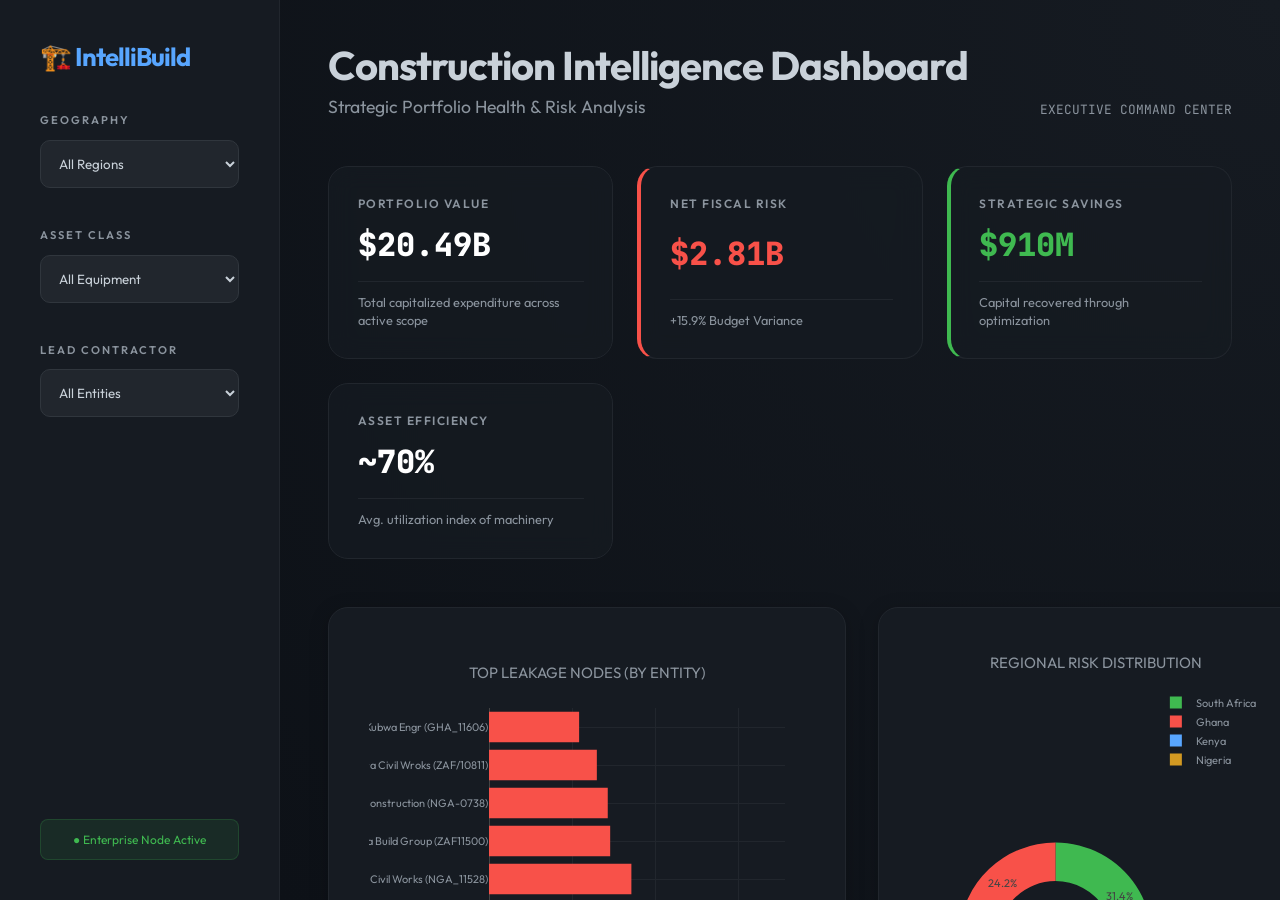
==== construction-intelligence-platform/dashboard/index.html @ e6697003 "Add files via upload" ====
<!DOCTYPE html>
<html lang="en">
<head>
    <meta charset="UTF-8">
    <meta name="viewport" content="width=device-width, initial-scale=1.0">
    <title>Construction Intelligence Dashboard</title>
    <link href="https://fonts.googleapis.com/css2?family=Outfit:wght@300;400;600;700&family=JetBrains+Mono&display=swap" rel="stylesheet">
    <script src="https://cdn.plot.ly/plotly-2.27.0.min.js"></script>
    <link rel="stylesheet" href="../assets/styles.css">
</head>
<body>
    <aside class="sidebar">
        <div class="brand"><h1>🏗️ IntelliBuild</h1></div>
        
        <div class="filter-group">
            <label>Geography</label>
            <select id="countryFilter" onchange="updateDashboard()"><option value="All">All Regions</option></select>
        </div>
        
        <div class="filter-group">
            <label>Asset Class</label>
            <select id="equipFilter" onchange="updateDashboard()"><option value="All">All Equipment</option></select>
        </div>

        <div class="filter-group">
            <label>Lead Contractor</label>
            <select id="contractorFilter" onchange="updateDashboard()"><option value="All">All Entities</option></select>
        </div>

        <div class="status-badge">● Enterprise Node Active</div>
    </aside>

    <main class="main-workspace">
        <header class="header">
            <div>
                <h2>Construction Intelligence Dashboard</h2>
                <p>Strategic Portfolio Health & Risk Analysis</p>
            </div>
            <div id="lastUpdate" style="font-family: 'JetBrains Mono'; font-size: 0.8rem; color: var(--text-muted);">EXECUTIVE COMMAND CENTER</div>
        </header>

        <section class="kpi-grid">
            <div class="card">
                <span class="card-label">Portfolio Value</span>
                <span class="card-value" id="valPortfolio">--</span>
                <div class="card-footer">Total capitalized expenditure across active scope</div>
            </div>
            <div class="card" style="border-left: 4px solid var(--danger);">
                <span class="card-label">Net Fiscal Risk</span>
                <span class="card-value" id="valNetOverrun" style="color: var(--danger);">--</span>
                <div class="card-footer" id="valOverrunPct">Variance against baseline budget</div>
            </div>
            <div class="card" style="border-left: 4px solid var(--success);">
                <span class="card-label">Strategic Savings</span>
                <span class="card-value" id="valSavings" style="color: var(--success);">--</span>
                <div class="card-footer">Capital recovered through optimization</div>
            </div>
            <div class="card">
                <span class="card-label">Asset Efficiency</span>
                <span class="card-value" id="valEff">--</span>
                <div class="card-footer">Avg. utilization index of machinery</div>
            </div>
        </section>

        <section class="chart-row">
            <div class="chart-box" id="chartOverrun"></div>
            <div class="chart-box" id="chartRiskPie"></div>
        </section>

        <section class="chart-row">
            <div class="chart-box" id="chartEfficiencyDist"></div>
            <div class="chart-box" id="chartInteractiveScatter"></div>
        </section>

        <section class="insights-section" id="insightContainer"></section>
    </main>

    <script>
        // DATA PLACEHOLDER
        const platformData = {"executive_summary": {"total_portfolio_value": 20487158032.573906, "gross_overrun": 3717856135.7959414, "total_savings": 910195195.6915181, "net_overrun": 2807660940.104423, "total_budget": 17389392457.824455, "overrun_percentage": 0.16145825375521386, "avg_efficiency": 0.6968855827061541, "total_delayed_projects": 1578, "delay_rate": 0.7044642857142858}, "risk_analysis": {"top_10_overruns": [{"Project_ID": "KEN10161", "Country": "Kenya", "Contractor_Name": "Buildright Contractors", "Cost_Overrun_USD": 169145872.88, "Actual_Cost_USD": 290224269.81}, {"Project_ID": "KEN 10573", "Country": "Kenya", "Contractor_Name": "Nylestone Construction", "Cost_Overrun_USD": 167018569.172, "Actual_Cost_USD": 167153571.92}, {"Project_ID": "GHA-1457", "Country": "Ghana", "Contractor_Name": "DeltaCore Builders", "Cost_Overrun_USD": 166953055.5036, "Actual_Cost_USD": 167147996.73}, {"Project_ID": "ZAF-11397", "Country": "South Africa", "Contractor_Name": "Kubwa Engr", "Cost_Overrun_USD": 90006439.16, "Actual_Cost_USD": 287736357.14}, {"Project_ID": "GHA-11213", "Country": "Ghana", "Contractor_Name": "Build Rite Contractors", "Cost_Overrun_USD": 86029555.67000002, "Actual_Cost_USD": 260472351.65}, {"Project_ID": "NGA_11528", "Country": "Nigeria", "Contractor_Name": "Mara Civil Works", "Cost_Overrun_USD": 85648334.69999999, "Actual_Cost_USD": 300014014.89}, {"Project_ID": "ZAF11500", "Country": "South Africa", "Contractor_Name": "Sahara Build Group", "Cost_Overrun_USD": 72889934.12, "Actual_Cost_USD": 274228063.36}, {"Project_ID": "NGA-0738", "Country": "Nigeria", "Contractor_Name": "Nilestone Construction", "Cost_Overrun_USD": 71438206.94999999, "Actual_Cost_USD": 273198026.89}, {"Project_ID": "ZAF/10811", "Country": "South Africa", "Contractor_Name": "Mara Civil Wroks", "Cost_Overrun_USD": 64872403.139999986, "Actual_Cost_USD": 213571692.66}, {"Project_ID": "GHA_11606", "Country": "Ghana", "Contractor_Name": "Kubwa Engr", "Cost_Overrun_USD": 54211321.370000005, "Actual_Cost_USD": 169128070.74}], "country_risk_contribution": {"Ghana": 0.23278656384951874, "Kenya": 0.22475581352381396, "Nigeria": 0.2080340914261301, "South Africa": 0.33442353120053714}, "supplier_impact": {"Nile Quarries": {"Cost_Overrun_USD": 3217344.8402445526, "Project_Count": 108}, "Cemex Spply": {"Cost_Overrun_USD": 2496507.1687561073, "Project_Count": 102}, "Savanna Aggregate": {"Cost_Overrun_USD": 2428622.8030691925, "Project_Count": 116}, "African Steels Trading": {"Cost_Overrun_USD": 2347321.3754881537, "Project_Count": 107}, "African Steels Trade": {"Cost_Overrun_USD": 2042926.7781999991, "Project_Count": 2}, "African Steel Traders": {"Cost_Overrun_USD": 1970318.599044099, "Project_Count": 100}, "West Stone Materials": {"Cost_Overrun_USD": 1936599.8803237623, "Project_Count": 103}, "Kilimanjaro Cement": {"Cost_Overrun_USD": 1635927.1712736348, "Project_Count": 116}, "Weststone Material": {"Cost_Overrun_USD": 1598950.3852052665, "Project_Count": 107}, "Savanna Aggregates": {"Cost_Overrun_USD": 1476560.8836480181, "Project_Count": 114}}}, "operational_metrics": {"equipment_efficiency": {"Bulldozer": 0.7042686482370446, "Crane": 0.702807756856847, "Excavator": 0.6951809063701775, "Grader": 0.6875127012467875, "Loader": 0.6946257642676227}, "maintenance_to_delay": {" needs repair": 86.98333333333333, "bad": 80.14285714285714, "bad ": 94.32876712328768, "degraded": 73.36764705882354, "needs repair": 87.06746987951807, "ok": 80.67357512953367, "ok ": 91.1917808219178, "running": 73.40291262135922, "service due": 75.55837563451777, "service-needed": 94.16363636363636, "serviced": 69.58762886597938, "unknown": 0.0}, "downtime_vs_delay": [[43.2, 125.0], [61.5, 0.0], [16.9, 176.0], [67.4, 0.0], [12.2, 124.0], [13.9, 32.0], [11.3, 0.0], [9.3, 171.0], [22.3, 0.0], [70.9, 177.0], [66.6, 18.0], [39.4, 68.0], [36.2, 147.0], [16.0, 64.0], [5.0, 12.0], [36.0, 0.0], [8.3, 122.0], [40.9, 61.0], [61.0, 0.0], [56.8, 19.0], [56.9, 47.0], [10.8, 0.0], [31.6, 29.0], [44.3, 3.0], [14.6, 166.0], [37.2, 5.0], [14.7, 0.0], [48.1, 197.0], [11.8, 0.0], [48.6, 11.0], [30.0, 380.0], [37.6, 0.0], [71.1, 0.0], [31.5, 83.0], [4.9, 55.0], [7.2, 0.0], [11.0, 0.0], [30.9, 8.0], [52.1, 164.0], [1.7, 0.0], [24.0, 164.0], [41.2, 52.0], [7.5, 120.0], [32.7, 137.0], [51.3, 30.0], [299.7, 39.0], [48.3, 152.0], [64.3, 119.0], [45.2, 0.0], [69.4, 54.0], [74.5, 292.0], [6.5, 38.0], [47.1, 65.0], [70.0, 209.0], [13.1, 0.0], [20.3, 0.0], [37.7, 154.0], [36.3, 136.0], [79.9, 143.0], [47.7, 0.0], [27.6, 31.0], [61.0, 8.0], [29.7, 25.0], [25.6, 125.0], [54.3, 0.0], [34.1, 88.0], [66.3, 0.0], [75.0, 16.0], [64.7, 131.0], [3.6, 0.0], [8.1, 0.0], [29.1, 45.0], [41.7, 158.0], [66.8, 150.0], [35.2, 9.0], [30.8, 104.0], [7.1, 119.0], [69.8, 0.0], [0.0, 166.0], [51.3, 0.0], [33.8, 105.0], [192.3, 0.0], [58.0, 98.0], [33.7, 0.0], [53.5, 168.0], [46.8, 25.0], [593.4, 0.0], [41.3, 128.0], [37.6, 159.0], [19.7, 71.0], [50.3, 141.0], [65.9, 77.0], [63.5, 101.0], [0.0, 323.0], [34.2, 0.0], [67.4, 0.0], [79.8, 33.0], [50.2, 0.0], [58.7, 164.0], [68.5, 0.0], [59.2, 0.0], [46.6, 106.0], [23.2, 130.0], [53.5, 22.0], [50.5, 0.0], [0.6, 53.0], [8.1, 0.0], [12.4, 178.0], [38.6, 293.0], [35.3, 152.0], [36.0, 180.0], [40.3, 40.0], [42.8, 27.0], [13.6, 0.0], [60.6, 0.0], [45.9, 131.0], [21.1, 363.0], [0.5, 6.0], [8.7, 47.0], [37.5, 0.0], [36.3, 140.0], [54.4, 4.0], [54.3, 94.0], [64.0, 0.0], [53.4, 40.0], [62.1, 1.0], [662.2, 133.0], [68.8, 54.0], [52.3, 0.0], [68.9, 166.0], [28.4, 0.0], [26.3, 0.0], [32.5, 112.0], [77.0, 27.0], [4.6, 26.0], [50.5, 50.0], [293.1, 110.0], [69.7, 96.0], [46.5, 141.0], [0.0, 143.0], [36.5, 71.0], [43.3, 197.0], [4.5, 0.0], [72.0, 145.0], [25.8, 136.0], [5.9, 100.0], [65.5, 73.0], [46.2, 142.0], [60.7, 0.0], [66.9, 0.0], [12.9, 157.0], [9.2, 0.0], [4.0, 111.0], [65.4, 145.0], [449.0, 0.0], [67.2, 0.0], [54.2, 37.0], [35.7, 175.0], [28.6, 72.0], [41.8, 148.0], [42.4, 59.0], [63.1, 169.0], [31.6, 0.0], [21.8, 109.0], [66.8, 1.0], [52.8, 102.0], [40.5, 22.0], [71.1, 55.0], [28.0, 74.0], [49.9, 265.0], [53.6, 41.0], [16.7, 0.0], [69.0, 0.0], [37.4, 0.0], [72.4, 34.0], [34.3, 58.0], [68.4, 62.0], [67.5, 104.0], [61.3, 146.0], [801.0, 21.0], [61.6, 1.0], [27.8, 115.0], [33.1, 325.0], [46.5, 0.0], [62.8, 0.0], [79.9, 151.0], [77.9, 0.0], [73.4, 113.0], [78.4, 93.0], [42.6, 12.0], [10.4, 134.0], [38.6, 19.0], [62.3, 61.0], [51.5, 54.0], [15.2, 78.0], [12.6, 0.0], [21.4, 30.0], [68.3, 210.0], [75.9, 0.0], [63.0, 0.0], [76.8, 62.0], [340.6, 0.0], [67.1, 0.0], [65.5, 103.0], [50.5, 126.0], [44.8, 0.0], [26.7, 56.0], [5.1, 52.0], [73.5, 322.0], [51.6, 34.0], [48.5, 114.0], [76.9, 145.0], [21.0, 99.0], [54.9, 99.0], [76.3, 53.0], [67.6, 169.0], [1.3, 15.0], [69.7, 119.0], [9.7, 15.0], [19.0, 0.0], [667.4, 126.0], [74.7, 86.0], [15.6, 103.0], [61.5, 0.0], [25.0, 21.0], [69.7, 0.0], [11.5, 0.0], [16.8, 0.0], [393.1, 3.0], [55.7, 0.0], [18.5, 32.0], [45.2, 86.0], [15.8, 17.0], [24.6, 155.0], [17.8, 0.0], [10.2, 68.0], [17.0, 168.0], [73.5, 0.0], [0.1, 87.0], [42.8, 64.0], [75.2, 0.0], [70.9, 0.0], [37.9, 0.0], [1.8, 0.0], [65.9, 238.0], [71.0, 0.0], [19.4, 104.0], [6.8, 67.0], [27.2, 0.0], [37.6, 0.0], [269.3, 0.0], [70.2, 154.0], [2.2, 147.0], [60.2, 30.0], [32.5, 103.0], [22.6, 168.0], [79.8, 19.0], [35.9, 357.0], [69.5, 143.0], [33.0, 0.0], [13.0, 0.0], [41.8, 0.0], [62.5, 129.0], [40.3, 43.0], [60.1, 137.0], [38.6, 129.0], [29.2, 208.0], [622.2, 106.0], [59.4, 0.0], [78.3, 145.0], [73.7, 92.0], [12.1, 21.0], [17.6, 143.0], [43.6, 82.0], [1.4, 56.0], [52.9, 0.0], [12.0, 185.0], [22.5, 67.0], [48.3, 150.0], [73.9, 161.0], [68.0, 169.0], [32.1, 89.0], [44.7, 1.0], [13.4, 171.0], [54.6, 0.0], [79.3, 0.0], [12.2, 0.0], [37.0, 0.0], [54.7, 258.0], [79.6, 46.0], [42.7, 32.0], [75.9, 151.0], [8.2, 0.0], [10.3, 401.0], [12.9, 159.0], [30.6, 10.0], [22.9, 15.0], [39.4, 78.0], [46.1, 0.0], [68.2, 117.0], [65.8, 51.0], [30.8, 0.0], [25.6, 175.0], [79.1, 0.0], [3.7, 0.0], [43.2, 90.0], [17.9, 0.0], [61.6, 231.0], [31.3, 61.0], [23.2, 0.0], [70.4, 29.0], [36.1, 28.0], [75.2, 103.0], [6.0, 0.0], [11.9, 146.0], [79.4, 118.0], [46.2, 0.0], [37.2, 10.0], [16.6, 180.0], [806.5, 9.0], [47.0, 48.0], [19.8, 136.0], [66.7, 204.0], [9.8, 4.0], [67.6, 0.0], [605.6, 56.0], [554.7, 180.0], [9.5, 45.0], [30.0, 27.0], [33.8, 39.0], [3.6, 144.0], [31.7, 173.0], [44.2, 0.0], [10.7, 0.0], [23.8, 68.0], [29.7, 84.0], [40.1, 95.0], [26.2, 349.0], [59.7, 34.0], [434.9, 89.0], [58.7, 36.0], [58.8, 139.0], [63.2, 178.0], [22.9, 0.0], [67.2, 144.0], [32.6, 138.0], [4.3, 118.0], [16.0, 89.0], [54.0, 50.0], [51.9, 27.0], [7.3, 36.0], [23.5, 76.0], [640.0, 42.0], [59.4, 142.0], [75.5, 99.0], [75.9, 76.0], [54.8, 88.0], [26.0, 47.0], [11.6, 72.0], [23.8, 0.0], [6.5, 261.0], [39.9, 173.0], [62.5, 0.0], [2.8, 43.0], [66.1, 22.0], [13.3, 0.0], [171.0, 169.0], [16.0, 0.0], [8.7, 0.0], [2.7, 118.0], [48.8, 94.0], [29.9, 83.0], [181.2, 0.0], [36.8, 0.0], [32.4, 99.0], [15.9, 180.0], [24.5, 86.0], [31.7, 10.0], [77.2, 0.0], [50.5, 124.0], [45.4, 46.0], [77.0, 64.0], [38.0, 0.0], [20.7, 0.0], [5.3, 0.0], [16.5, 87.0], [12.3, 127.0], [67.2, 347.0], [79.4, 20.0], [5.2, 0.0], [63.9, 106.0], [38.8, 2.0], [45.5, 361.0], [11.9, 118.0], [57.8, 0.0], [63.9, 16.0], [67.2, 100.0], [38.3, 160.0], [22.0, 51.0], [28.8, 153.0], [49.5, 146.0], [8.1, 0.0], [6.9, 163.0], [23.5, 48.0], [25.7, 25.0], [58.9, 0.0], [338.0, 0.0], [46.6, 176.0], [47.0, 71.0], [3.3, 0.0], [7.9, 0.0], [23.9, 123.0], [53.9, 350.0], [28.0, 0.0], [66.4, 175.0], [8.7, 164.0], [1.3, 164.0], [46.5, 69.0], [54.8, 0.0], [0.0, 9.0], [24.9, 96.0], [19.8, 68.0], [23.6, 87.0], [36.9, 39.0], [78.3, 0.0], [40.8, 235.0], [28.1, 180.0], [9.4, 0.0], [63.2, 120.0], [10.3, 148.0], [37.7, 55.0], [2.5, 0.0], [69.7, 0.0], [23.3, 1.0], [31.7, 177.0], [48.5, 66.0], [45.9, 32.0], [39.5, 0.0], [63.7, 0.0], [4.2, 42.0], [73.4, 167.0], [44.6, 147.0], [9.9, 99.0], [70.9, 171.0], [12.9, 0.0], [302.3, 0.0], [26.4, 44.0], [15.6, 72.0], [58.9, 295.0], [47.7, 221.0], [48.3, 172.0], [27.6, 91.0], [69.3, 169.0], [9.0, 30.0], [31.6, 0.0], [24.9, 0.0], [51.4, 0.0], [14.9, 0.0], [54.4, 6.0], [20.7, 60.0], [64.3, 0.0], [44.1, 51.0], [361.9, 135.0], [63.2, 147.0], [23.5, 0.0], [29.4, 0.0], [46.9, 0.0], [49.9, 167.0], [77.6, 163.0], [22.2, 0.0], [57.2, 73.0], [21.5, 67.0], [46.2, 74.0], [31.6, 0.0], [4.5, 0.0], [76.6, 57.0], [8.6, 219.0], [2.7, 102.0], [43.3, 174.0], [63.2, 0.0], [54.8, 379.0], [30.6, 141.0], [44.8, 66.0], [38.3, 328.0], [55.7, 141.0], [37.0, 84.0], [45.9, 0.0], [75.7, 60.0], [56.9, 164.0], [37.3, 134.0], [77.4, 100.0], [13.1, 0.0], [879.9, 141.0], [18.2, 68.0], [17.5, 97.0], [70.8, 0.0], [63.7, 119.0], [12.1, 92.0], [76.3, 0.0], [309.6, 0.0], [37.8, 133.0], [70.5, 42.0], [76.2, 116.0], [5.0, 155.0], [70.4, 0.0], [62.1, 0.0], [44.3, 76.0], [25.7, 0.0], [70.0, 0.0], [77.7, 293.0], [77.7, 0.0], [42.1, 126.0], [8.9, 55.0], [12.3, 138.0], [727.7, 83.0], [40.5, 385.0], [75.7, 16.0], [34.5, 296.0], [10.5, 85.0], [20.9, 174.0], [22.8, 0.0], [47.6, 81.0], [50.1, 99.0], [841.3, 0.0], [52.2, 151.0], [24.3, 163.0], [78.4, 0.0], [68.3, 30.0], [67.7, 119.0], [5.8, 124.0], [64.2, 137.0], [41.5, 0.0], [39.8, 142.0], [43.5, 0.0], [52.3, 0.0], [27.6, 137.0], [64.6, 117.0], [27.0, 55.0], [69.2, 84.0], [11.7, 234.0], [18.1, 72.0], [64.8, 128.0], [73.6, 117.0], [29.8, 53.0], [50.9, 180.0], [38.6, 168.0], [42.5, 0.0], [38.0, 68.0], [48.1, 9.0], [52.9, 53.0], [43.0, 0.0], [47.4, 0.0], [70.3, 11.0], [8.3, 418.0], [31.2, 2.0], [17.6, 64.0], [75.7, 129.0], [27.5, 113.0], [17.6, 62.0], [53.7, 339.0], [34.6, 102.0], [19.9, 158.0], [1.5, 71.0], [47.9, 0.0], [54.1, 27.0], [63.6, 143.0], [67.6, 0.0], [73.5, 0.0], [52.5, 0.0], [15.1, 428.0], [58.5, 145.0], [12.0, 119.0], [0.1, 102.0], [67.9, 140.0], [67.7, 0.0], [25.5, 48.0], [59.4, 0.0], [76.8, 0.0], [731.6, 123.0], [6.6, 82.0], [2.3, 137.0], [71.0, 72.0], [28.0, 10.0], [18.4, 0.0], [59.1, 120.0], [28.8, 0.0], [72.3, 33.0], [30.4, 91.0], [1.3, 128.0], [77.3, 146.0], [46.6, 111.0], [44.9, 110.0], [35.8, 132.0], [75.2, 127.0], [28.5, 148.0], [70.5, 293.0], [71.1, 0.0], [75.3, 3.0], [60.9, 157.0], [11.4, 0.0], [46.5, 0.0], [62.7, 0.0], [16.4, 351.0], [70.6, 52.0], [53.1, 144.0], [50.5, 0.0], [10.0, 0.0], [48.4, 39.0], [67.5, 180.0], [18.1, 153.0], [42.6, 165.0], [31.2, 170.0], [62.5, 102.0], [6.1, 62.0], [57.0, 1.0], [44.7, 110.0], [46.1, 0.0], [62.0, 81.0], [20.6, 31.0], [7.5, 171.0], [73.1, 135.0], [58.8, 132.0], [49.1, 44.0], [578.5, 50.0], [48.3, 190.0], [16.2, 45.0], [46.7, 133.0], [14.8, 0.0], [35.2, 140.0], [10.3, 0.0], [77.0, 128.0], [48.0, 142.0], [77.2, 79.0], [37.1, 152.0], [1.8, 91.0], [21.4, 0.0], [51.0, 139.0], [13.3, 120.0], [68.8, 47.0], [344.7, 0.0], [5.5, 104.0], [3.7, 0.0], [15.8, 132.0], [54.8, 26.0], [29.3, 0.0], [69.4, 89.0], [66.7, 176.0], [14.8, 59.0], [44.8, 168.0], [15.5, 84.0], [37.3, 96.0], [71.2, 381.0], [14.5, 99.0], [71.8, 17.0], [40.7, 136.0], [71.7, 23.0], [69.1, 74.0], [2.3, 104.0], [27.5, 116.0], [49.9, 0.0], [7.7, 79.0], [62.0, 114.0], [23.6, 234.0], [2.7, 160.0], [32.9, 140.0], [67.1, 341.0], [73.0, 0.0], [2.9, 176.0], [42.5, 0.0], [16.8, 295.0], [34.1, 0.0], [45.9, 121.0], [9.7, 0.0], [23.2, 85.0], [16.5, 135.0], [79.1, 35.0], [15.4, 0.0], [30.3, 25.0], [6.9, 30.0], [12.2, 124.0], [54.0, 86.0], [18.4, 179.0], [12.6, 0.0], [4.3, 83.0], [55.2, 84.0], [58.5, 0.0], [32.9, 151.0], [66.0, 162.0], [42.2, 55.0], [40.8, 31.0], [26.4, 49.0], [634.7, 177.0], [10.0, 9.0], [25.9, 0.0], [36.9, 0.0], [60.5, 212.0], [11.5, 55.0], [5.9, 148.0], [37.4, 321.0], [53.8, 62.0], [74.0, 87.0], [35.0, 117.0], [76.6, 0.0], [36.3, 0.0], [22.6, 413.0], [21.5, 97.0], [69.2, 180.0], [20.8, 12.0], [76.4, 0.0], [62.9, 138.0], [18.8, 137.0], [10.9, 85.0], [32.2, 147.0], [64.4, 131.0], [15.5, 115.0], [60.9, 51.0], [34.6, 355.0], [19.5, 128.0], [0.0, 0.0], [35.7, 121.0], [1.2, 11.0], [64.8, 130.0], [69.9, 0.0], [54.7, 246.0], [53.8, 51.0], [44.0, 111.0], [18.3, 82.0], [554.8, 0.0], [839.9, 41.0], [10.0, 17.0], [898.2, 4.0], [16.3, 0.0], [36.7, 31.0], [4.0, 103.0], [47.9, 0.0], [71.3, 0.0], [25.4, 178.0], [2.7, 0.0], [6.1, 158.0], [32.7, 15.0], [9.8, 0.0], [28.1, 1.0], [57.7, 78.0], [7.6, 316.0], [22.2, 179.0], [25.5, 11.0], [58.3, 0.0], [57.8, 7.0], [56.0, 11.0], [18.0, 85.0], [379.1, 0.0], [16.9, 42.0], [16.7, 0.0], [15.1, 102.0], [3.1, 298.0], [57.2, 0.0], [21.0, 167.0], [39.2, 91.0], [1.6, 143.0], [45.8, 133.0], [57.1, 281.0], [64.9, 90.0], [45.9, 80.0], [61.6, 0.0], [10.4, 173.0], [21.0, 0.0], [36.2, 380.0], [40.7, 363.0], [61.4, 31.0], [42.5, 0.0], [2.4, 47.0], [16.6, 36.0], [18.6, 58.0], [59.1, 34.0], [745.6, 0.0], [0.8, 166.0], [28.3, 98.0], [33.7, 109.0], [68.1, 105.0], [11.3, 0.0], [30.6, 178.0], [38.0, 78.0], [7.1, 101.0], [47.7, 0.0], [30.9, 135.0], [14.5, 108.0], [37.8, 0.0], [0.0, 130.0], [23.7, 0.0], [22.1, 171.0], [38.9, 195.0], [665.6, 138.0], [76.3, 4.0], [50.8, 294.0], [240.9, 55.0], [38.3, 0.0], [60.2, 0.0], [64.9, 103.0], [8.3, 0.0], [65.6, 77.0], [25.2, 19.0], [65.8, 4.0], [800.4, 124.0], [72.9, 169.0], [75.3, 167.0], [4.9, 175.0], [54.9, 0.0], [53.9, 163.0], [71.4, 173.0], [76.6, 62.0], [21.9, 0.0], [63.6, 76.0], [30.0, 5.0], [34.7, 93.0], [60.9, 147.0], [64.6, 0.0], [44.0, 174.0], [57.0, 0.0], [70.9, 126.0], [26.7, 0.0], [13.5, 0.0], [32.4, 109.0], [33.1, 68.0], [45.6, 0.0], [21.8, 66.0], [31.8, 105.0], [66.8, 246.0], [48.6, 172.0], [66.3, 0.0], [75.1, 10.0], [0.0, 46.0], [7.9, 46.0], [49.5, 0.0], [49.0, 33.0], [13.2, 17.0], [1.4, 149.0], [46.7, 347.0], [64.3, 0.0], [61.7, 74.0], [62.9, 366.0], [48.2, 121.0], [0.0, 145.0], [19.5, 106.0], [32.5, 24.0], [14.4, 0.0], [7.6, 0.0], [72.0, 0.0], [53.5, 73.0], [38.6, 89.0], [37.0, 0.0], [73.5, 0.0], [22.3, 173.0], [3.6, 0.0], [1.9, 127.0], [34.5, 174.0], [17.5, 0.0], [51.2, 154.0], [34.8, 17.0], [7.5, 434.0], [0.9, 0.0], [35.0, 140.0], [74.4, 124.0], [34.8, 20.0], [47.5, 223.0], [74.0, 0.0], [8.3, 0.0], [49.6, 38.0], [817.4, 240.0], [75.3, 56.0], [16.8, 0.0], [40.5, 0.0], [29.4, 0.0], [42.6, 48.0], [21.8, 132.0], [72.3, 0.0], [30.3, 179.0], [28.7, 2.0], [67.5, 94.0], [45.4, 32.0], [66.6, 117.0], [79.7, 305.0], [33.2, 0.0], [78.0, 144.0], [10.7, 6.0], [51.6, 0.0], [79.2, 109.0], [58.3, 155.0], [64.6, 22.0], [29.2, 126.0], [79.9, 130.0], [26.0, 4.0], [24.0, 107.0], [762.1, 176.0], [8.8, 0.0], [13.1, 390.0], [52.5, 12.0], [43.9, 0.0], [37.1, 16.0], [8.0, 27.0], [40.3, 73.0], [58.4, 89.0], [77.5, 0.0], [58.7, 0.0], [508.4, 18.0], [26.8, 0.0], [54.7, 23.0], [46.8, 0.0], [45.8, 64.0], [8.1, 81.0], [56.7, 87.0], [44.7, 78.0], [28.1, 110.0], [24.9, 52.0], [66.2, 81.0], [43.6, 142.0], [53.0, 228.0], [50.0, 349.0], [76.2, 95.0], [48.7, 0.0], [43.5, 101.0], [12.4, 0.0], [0.9, 0.0], [48.0, 87.0], [75.4, 0.0], [30.9, 14.0], [65.0, 257.0], [66.6, 138.0], [44.4, 170.0], [8.2, 220.0], [2.4, 146.0], [22.0, 372.0], [60.5, 0.0], [61.3, 0.0], [62.0, 47.0], [42.7, 168.0], [51.9, 36.0], [71.4, 0.0], [45.5, 48.0], [31.3, 357.0], [38.2, 282.0], [32.9, 0.0], [61.3, 24.0], [67.6, 54.0], [0.0, 147.0], [46.0, 14.0], [6.2, 67.0], [58.7, 131.0], [41.7, 0.0], [64.6, 36.0], [57.1, 17.0], [71.1, 149.0], [17.6, 254.0], [45.7, 151.0], [2.0, 0.0], [31.2, 79.0], [0.1, 91.0], [17.9, 53.0], [64.8, 0.0], [14.5, 376.0], [22.2, 0.0], [75.4, 387.0], [32.3, 0.0], [2.0, 120.0], [13.7, 3.0], [46.9, 159.0], [66.1, 256.0], [71.7, 43.0], [19.4, 209.0], [17.0, 0.0], [67.3, 124.0], [33.5, 0.0], [26.4, 7.0], [75.4, 94.0], [66.0, 0.0], [74.2, 99.0], [45.9, 0.0], [46.7, 78.0], [70.6, 117.0], [20.6, 187.0], [49.8, 74.0], [55.0, 343.0], [31.7, 108.0], [27.8, 171.0], [11.0, 0.0], [38.4, 24.0], [22.6, 8.0], [68.6, 115.0], [311.6, 0.0], [6.8, 146.0], [69.2, 0.0], [57.4, 19.0], [47.2, 0.0], [10.0, 0.0], [44.4, 0.0], [59.1, 102.0], [60.1, 34.0], [70.8, 168.0], [41.9, 0.0], [48.8, 39.0], [4.7, 0.0], [79.4, 0.0], [79.1, 158.0], [67.0, 122.0], [25.5, 0.0], [72.8, 113.0], [79.6, 32.0], [15.3, 160.0], [77.0, 114.0], [782.6, 0.0], [76.1, 66.0], [26.9, 42.0], [26.8, 124.0], [3.5, 0.0], [20.3, 141.0], [12.4, 0.0], [52.0, 18.0], [2.8, 0.0], [1.3, 0.0], [67.8, 0.0], [28.0, 0.0], [14.2, 145.0], [32.3, 175.0], [32.0, 0.0], [46.8, 110.0], [55.9, 95.0], [28.8, 158.0], [75.8, 64.0], [22.2, 84.0], [64.4, 0.0], [57.1, 123.0], [61.2, 0.0], [173.0, 0.0], [32.0, 116.0], [514.3, 3.0], [64.2, 0.0], [26.4, 0.0], [61.7, 157.0], [15.3, 18.0], [10.8, 180.0], [27.3, 105.0], [58.6, 62.0], [22.9, 19.0], [41.1, 0.0], [6.0, 402.0], [45.3, 0.0], [5.5, 0.0], [26.7, 177.0], [70.1, 0.0], [10.3, 123.0], [32.8, 24.0], [69.6, 0.0], [11.2, 124.0], [33.4, 52.0], [78.7, 105.0], [19.7, 62.0], [44.6, 6.0], [40.2, 96.0], [42.3, 173.0], [9.6, 66.0], [56.7, 80.0], [2.1, 48.0], [17.2, 61.0], [898.6, 98.0], [6.0, 52.0], [9.8, 0.0], [357.0, 0.0], [55.0, 174.0], [20.1, 62.0], [73.5, 167.0], [70.5, 382.0], [15.2, 55.0], [62.3, 0.0], [43.9, 11.0], [14.1, 132.0], [20.2, 176.0], [75.8, 25.0], [6.2, 67.0], [31.6, 31.0], [47.7, 0.0], [37.4, 0.0], [44.5, 164.0], [32.6, 147.0], [50.4, 98.0], [23.6, 180.0], [33.1, 176.0], [74.7, 0.0], [54.9, 0.0], [40.9, 108.0], [78.1, 267.0], [72.9, 5.0], [65.1, 8.0], [38.0, 66.0], [36.4, 0.0], [29.8, 114.0], [1.2, 0.0], [47.8, 9.0], [13.2, 0.0], [6.0, 0.0], [606.6, 0.0], [35.3, 66.0], [45.2, 0.0], [12.8, 136.0], [33.4, 0.0], [38.5, 100.0], [38.6, 243.0], [51.8, 29.0], [66.3, 0.0], [32.4, 65.0], [477.6, 0.0], [78.8, 0.0], [46.2, 95.0], [35.1, 0.0], [27.3, 44.0], [18.7, 0.0], [67.9, 0.0], [862.0, 0.0], [5.9, 108.0], [75.0, 123.0], [72.3, 364.0], [5.7, 41.0], [34.8, 139.0], [17.5, 0.0], [66.0, 54.0], [39.5, 52.0], [30.5, 108.0], [60.5, 90.0], [21.1, 108.0], [9.0, 60.0], [70.1, 0.0], [33.0, 0.0], [64.7, 136.0], [1.5, 0.0], [74.7, 111.0], [72.3, 0.0], [42.0, 206.0], [12.1, 0.0], [52.2, 0.0], [20.9, 0.0], [29.9, 0.0], [0.6, 0.0], [78.3, 0.0], [20.6, 86.0], [47.8, 42.0], [10.2, 134.0], [60.4, 0.0], [67.3, 158.0], [30.1, 54.0], [63.8, 133.0], [77.4, 161.0], [25.4, 223.0], [42.4, 0.0], [34.6, 0.0], [15.7, 0.0], [805.9, 0.0], [21.5, 170.0], [15.8, 0.0], [74.9, 146.0], [26.1, 0.0], [20.2, 41.0], [57.3, 175.0], [32.8, 170.0], [4.0, 0.0], [783.3, 408.0], [23.1, 99.0], [44.9, 0.0], [52.2, 63.0], [71.8, 3.0], [15.3, 58.0], [70.5, 271.0], [59.0, 38.0], [65.9, 126.0], [37.1, 97.0], [61.8, 0.0], [36.2, 64.0], [51.6, 146.0], [54.5, 52.0], [35.0, 91.0], [3.3, 147.0], [63.1, 116.0], [61.8, 47.0], [7.8, 0.0], [68.3, 3.0], [41.2, 153.0], [31.8, 134.0], [4.3, 101.0], [18.9, 54.0], [64.8, 152.0], [63.7, 43.0], [63.1, 0.0], [32.1, 162.0], [71.9, 2.0], [19.2, 98.0], [0.3, 160.0], [17.7, 116.0], [18.5, 0.0], [48.6, 59.0], [2.0, 71.0], [28.0, 252.0], [40.3, 92.0], [69.7, 0.0], [53.5, 15.0], [715.3, 38.0], [13.6, 106.0], [74.4, 142.0], [1.3, 84.0], [45.3, 0.0], [17.8, 119.0], [65.2, 57.0], [76.8, 102.0], [59.6, 126.0], [13.5, 56.0], [40.4, 165.0], [26.6, 10.0], [29.0, 86.0], [6.3, 178.0], [44.3, 0.0], [4.4, 77.0], [30.5, 0.0], [9.8, 217.0], [63.0, 83.0], [13.3, 174.0], [2.1, 146.0], [64.1, 0.0], [63.5, 13.0], [11.2, 132.0], [0.6, 115.0], [0.3, 262.0], [13.7, 412.0], [59.1, 0.0], [30.0, 0.0], [22.5, 157.0], [23.1, 3.0], [29.7, 45.0], [52.3, 138.0], [43.3, 0.0], [73.0, 164.0], [75.3, 104.0], [32.4, 38.0], [37.0, 0.0], [45.6, 64.0], [40.4, 0.0], [28.7, 0.0], [0.0, 121.0], [50.8, 169.0], [10.3, 0.0], [31.0, 91.0], [12.5, 111.0], [31.9, 126.0], [43.1, 142.0], [14.8, 66.0], [50.9, 0.0], [43.8, 0.0], [70.0, 0.0], [48.0, 91.0], [176.7, 2.0], [48.2, 144.0], [23.9, 51.0], [78.2, 176.0], [522.3, 0.0], [70.6, 77.0], [33.3, 0.0], [42.3, 157.0], [77.7, 108.0], [37.8, 174.0], [64.9, 0.0], [55.9, 0.0], [6.6, 0.0], [38.4, 0.0], [39.6, 0.0], [4.7, 162.0], [48.0, 0.0], [45.5, 138.0], [13.5, 168.0], [7.2, 46.0], [8.5, 64.0], [20.7, 12.0], [18.8, 29.0], [8.8, 134.0], [45.9, 116.0], [43.6, 0.0], [70.3, 99.0], [131.3, 0.0], [842.8, 6.0], [57.9, 177.0], [58.6, 0.0], [23.0, 57.0], [42.7, 223.0], [56.8, 23.0], [76.6, 43.0], [50.0, 0.0], [71.9, 47.0], [41.2, 1.0], [67.6, 170.0], [10.2, 94.0], [51.0, 61.0], [27.3, 0.0], [70.0, 0.0], [54.7, 115.0], [55.3, 0.0], [8.8, 0.0], [0.6, 345.0], [70.3, 307.0], [75.2, 89.0], [55.6, 118.0], [13.2, 0.0], [72.0, 27.0], [699.2, 104.0], [12.9, 171.0], [10.4, 131.0], [17.1, 92.0], [46.1, 0.0], [56.0, 125.0], [126.1, 0.0], [64.8, 24.0], [42.9, 125.0], [9.0, 52.0], [5.1, 135.0], [46.3, 155.0], [66.0, 67.0], [67.6, 0.0], [22.0, 176.0], [73.4, 577.0], [29.8, 0.0], [56.7, 0.0], [54.6, 0.0], [15.3, 80.0], [29.5, 142.0], [1.6, 59.0], [50.3, 127.0], [62.1, 155.0], [31.2, 100.0], [62.6, 136.0], [56.2, 84.0], [13.4, 32.0], [77.4, 244.0], [40.3, 48.0], [76.1, 0.0], [35.9, 31.0], [31.3, 0.0], [40.9, 124.0], [52.2, 175.0], [4.4, 8.0], [49.0, 123.0], [13.6, 0.0], [65.4, 0.0], [14.9, 170.0], [10.8, 0.0], [157.2, 0.0], [29.6, 18.0], [60.8, 126.0], [38.7, 5.0], [78.8, 0.0], [0.1, 54.0], [25.7, 0.0], [48.4, 92.0], [75.7, 33.0], [29.4, 0.0], [46.3, 0.0], [49.7, 187.0], [43.4, 32.0], [41.6, 0.0], [57.5, 0.0], [60.3, 0.0], [50.5, 0.0], [65.8, 0.0], [8.8, 147.0], [9.4, 33.0], [70.6, 109.0], [72.3, 0.0], [44.1, 0.0], [66.2, 0.0], [18.7, 0.0], [62.1, 224.0], [20.6, 276.0], [31.8, 151.0], [24.7, 0.0], [36.4, 327.0], [57.3, 71.0], [52.9, 108.0], [30.7, 31.0], [75.7, 0.0], [66.7, 103.0], [11.7, 55.0], [59.5, 0.0], [42.1, 0.0], [53.6, 0.0], [8.7, 64.0], [8.4, 154.0], [40.4, 162.0], [42.9, 32.0], [58.8, 0.0], [19.3, 20.0], [66.5, 38.0], [14.3, 0.0], [39.2, 141.0], [7.0, 0.0], [41.0, 119.0], [65.2, 121.0], [18.1, 0.0], [22.8, 41.0], [25.9, 78.0], [76.3, 110.0], [53.0, 0.0], [77.8, 5.0], [11.1, 0.0], [16.1, 103.0], [1.0, 128.0], [67.7, 110.0], [7.2, 0.0], [21.6, 125.0], [57.8, 0.0], [11.5, 104.0], [66.6, 4.0], [28.9, 0.0], [78.7, 396.0], [1.3, 24.0], [14.3, 148.0], [64.2, 97.0], [8.1, 7.0], [14.6, 99.0], [59.7, 0.0], [31.1, 178.0], [13.7, 0.0], [11.0, 77.0], [47.7, 327.0], [21.9, 20.0], [55.5, 94.0], [0.2, 125.0], [60.6, 0.0], [49.8, 227.0], [54.5, 212.0], [48.5, 0.0], [44.6, 0.0], [1.1, 0.0], [18.7, 130.0], [30.4, 140.0], [45.7, 0.0], [73.0, 0.0], [50.9, 82.0], [64.7, 60.0], [11.3, 0.0], [18.5, 0.0], [2.4, 153.0], [53.0, 0.0], [67.6, 210.0], [71.7, 31.0], [60.6, 145.0], [49.4, 123.0], [33.3, 36.0], [0.1, 0.0], [43.7, 0.0], [39.7, 0.0], [41.4, 167.0], [38.1, 107.0], [15.8, 57.0], [60.5, 63.0], [53.6, 154.0], [44.4, 179.0], [78.2, 163.0], [44.5, 140.0], [65.5, 138.0], [64.1, 27.0], [6.9, 6.0], [17.5, 50.0], [34.1, 71.0], [71.1, 94.0], [56.6, 0.0], [42.0, 0.0], [71.3, 55.0], [18.0, 167.0], [5.7, 15.0], [569.7, 102.0], [54.7, 174.0], [32.6, 72.0], [31.6, 14.0], [26.0, 0.0], [4.3, 64.0], [37.0, 21.0], [22.9, 92.0], [32.3, 108.0], [9.6, 163.0], [43.0, 133.0], [69.8, 89.0], [764.5, 133.0], [72.2, 65.0], [73.8, 22.0], [50.5, 23.0], [44.1, 0.0], [34.7, 117.0], [61.3, 163.0], [38.2, 38.0], [36.4, 77.0], [31.6, 148.0], [44.8, 141.0], [53.9, 129.0], [48.9, 7.0], [5.1, 65.0], [78.2, 0.0], [64.2, 0.0], [11.1, 0.0], [54.2, 160.0], [75.3, 176.0], [35.9, 0.0], [37.0, 0.0], [5.8, 57.0], [63.7, 60.0], [68.3, 0.0], [55.9, 83.0], [50.2, 94.0], [73.4, 0.0], [40.3, 157.0], [54.0, 0.0], [72.6, 90.0], [56.6, 136.0], [15.8, 138.0], [5.9, 0.0], [3.4, 226.0], [61.4, 51.0], [5.7, 41.0], [11.3, 145.0], [16.3, 15.0], [27.8, 11.0], [50.1, 0.0], [3.9, 51.0], [3.5, 131.0], [16.2, 50.0], [23.1, 0.0], [7.9, 71.0], [3.0, 23.0], [67.1, 78.0], [59.1, 12.0], [49.4, 89.0], [24.4, 0.0], [37.0, 0.0], [75.8, 4.0], [16.8, 0.0], [51.2, 204.0], [46.1, 8.0], [31.9, 229.0], [42.7, 0.0], [34.1, 0.0], [12.9, 0.0], [75.8, 0.0], [27.4, 150.0], [21.4, 0.0], [22.6, 93.0], [55.4, 0.0], [70.5, 0.0], [16.7, 130.0], [55.2, 49.0], [47.7, 140.0], [8.1, 9.0], [23.1, 290.0], [48.5, 0.0], [73.5, 75.0], [19.4, 169.0], [32.9, 122.0], [28.7, 55.0], [41.6, 5.0], [40.2, 82.0], [45.8, 0.0], [39.6, 137.0], [212.1, 11.0], [36.0, 74.0], [64.4, 107.0], [27.8, 0.0], [36.4, 174.0], [11.8, 109.0], [39.5, 151.0], [17.5, 0.0], [74.0, 31.0], [20.3, 44.0], [46.4, 103.0], [53.0, 170.0], [0.0, 0.0], [69.6, 0.0], [3.4, 0.0], [26.9, 79.0], [73.7, 0.0], [41.3, 302.0], [316.0, 256.0], [60.7, 406.0], [658.9, 3.0], [51.9, 24.0], [259.3, 0.0], [33.6, 107.0], [74.2, 51.0], [168.3, 51.0], [31.0, 99.0], [41.9, 57.0], [1.7, 146.0], [12.7, 0.0], [51.8, 79.0], [4.8, 171.0], [69.6, 77.0], [77.8, 129.0], [70.7, 0.0], [10.6, 19.0], [43.8, 137.0], [71.6, 0.0], [577.4, 135.0], [77.1, 0.0], [35.1, 139.0], [46.1, 131.0], [51.2, 170.0], [9.7, 20.0], [54.3, 0.0], [8.1, 0.0], [9.5, 0.0], [74.9, 62.0], [35.5, 94.0], [7.8, 113.0], [71.8, 130.0], [55.7, 150.0], [55.8, 133.0], [19.2, 72.0], [64.5, 0.0], [55.9, 6.0], [52.3, 0.0], [39.6, 38.0], [777.8, 118.0], [66.1, 0.0], [23.7, 0.0], [44.7, 152.0], [4.3, 0.0], [43.2, 0.0], [36.6, 0.0], [50.7, 0.0], [6.4, 64.0], [0.0, 21.0], [49.3, 218.0], [27.6, 71.0], [19.4, 108.0], [29.8, 66.0], [14.5, 118.0], [16.0, 49.0], [542.7, 75.0], [14.6, 355.0], [21.8, 12.0], [13.0, 0.0], [28.2, 121.0], [72.3, 13.0], [53.3, 0.0], [31.1, 24.0], [34.0, 0.0], [11.3, 0.0], [47.3, 188.0], [39.2, 33.0], [3.5, 34.0], [58.3, 0.0], [39.9, 79.0], [40.5, 138.0], [67.7, 164.0], [38.3, 137.0], [49.8, 0.0], [18.8, 68.0], [0.2, 81.0], [8.7, 0.0], [66.9, 0.0], [23.5, 10.0], [42.9, 0.0], [250.1, 86.0], [16.3, 171.0], [233.8, 0.0], [79.3, 204.0], [65.7, 150.0], [76.9, 0.0], [12.1, 140.0], [33.3, 175.0], [25.7, 0.0], [9.1, 0.0], [27.1, 151.0], [75.7, 162.0], [23.9, 109.0], [4.4, 0.0], [77.6, 9.0], [13.4, 91.0], [16.2, 151.0], [46.9, 323.0], [53.6, 139.0], [9.0, 0.0], [52.2, 218.0], [19.2, 0.0], [1.3, 36.0], [0.0, 0.0], [11.2, 101.0], [32.4, 118.0], [21.0, 59.0], [4.0, 123.0], [23.1, 0.0], [69.4, 17.0], [11.0, 232.0], [42.2, 57.0], [4.3, 155.0], [5.2, 108.0], [35.2, 126.0], [41.1, 0.0], [46.7, 152.0], [65.3, 0.0], [464.5, 168.0], [46.7, 173.0], [28.9, 54.0], [25.1, 0.0], [3.7, 81.0], [28.6, 103.0], [18.8, 195.0], [48.5, 0.0], [4.7, 111.0], [64.3, 95.0], [7.9, 88.0], [25.2, 0.0], [78.9, 333.0], [3.3, 101.0], [59.5, 143.0], [68.4, 56.0], [75.2, 0.0], [67.4, 118.0], [22.8, 14.0], [31.9, 0.0], [11.2, 0.0], [26.7, 114.0], [13.3, 0.0], [2.4, 169.0], [71.7, 0.0], [47.8, 70.0], [48.3, 161.0], [70.3, 416.0], [65.8, 51.0], [69.0, 0.0], [1.9, 39.0], [0.0, 113.0], [169.6, 150.0], [38.2, 79.0], [8.8, 0.0], [54.3, 0.0], [13.3, 2.0], [27.1, 0.0], [34.6, 57.0], [66.9, 76.0], [4.9, 54.0], [10.5, 2.0], [50.0, 140.0], [30.1, 0.0], [36.4, 0.0], [64.3, 114.0], [70.3, 134.0], [21.2, 0.0], [47.4, 18.0], [66.5, 120.0], [11.7, 54.0], [77.3, 0.0], [47.7, 97.0], [71.1, 0.0], [66.6, 0.0], [9.6, 86.0], [12.3, 0.0], [24.8, 0.0], [51.6, 15.0], [77.5, 88.0], [42.1, 143.0], [34.0, 89.0], [42.8, 22.0], [60.7, 56.0], [4.4, 99.0], [14.7, 405.0], [10.6, 161.0], [76.6, 0.0], [6.3, 0.0], [0.3, 0.0], [23.3, 115.0], [1.3, 0.0], [77.1, 94.0], [69.9, 0.0], [2.8, 0.0], [73.2, 0.0], [18.3, 55.0], [50.7, 0.0], [8.4, 0.0], [68.3, 0.0], [37.9, 347.0], [64.9, 99.0], [75.0, 152.0], [52.1, 0.0], [47.3, 135.0], [55.2, 122.0], [17.7, 275.0], [48.2, 0.0], [50.8, 141.0], [18.4, 0.0], [14.6, 0.0], [13.5, 407.0], [29.3, 0.0], [70.7, 12.0], [49.5, 0.0], [59.5, 53.0], [51.1, 99.0], [22.8, 0.0], [14.3, 0.0], [58.0, 168.0], [2.2, 0.0], [72.6, 0.0], [53.5, 0.0], [16.8, 115.0], [8.0, 165.0], [48.8, 150.0], [79.1, 135.0], [30.0, 103.0], [74.8, 32.0], [57.8, 0.0], [60.5, 0.0], [56.4, 0.0], [12.6, 14.0], [11.9, 104.0], [77.4, 130.0], [857.2, 2.0], [41.3, 267.0], [23.4, 176.0], [22.7, 8.0], [66.0, 0.0], [12.9, 0.0], [0.9, 166.0], [28.7, 63.0], [76.8, 274.0], [64.9, 166.0], [4.9, 120.0], [56.0, 0.0], [7.8, 11.0], [12.2, 79.0], [15.6, 0.0], [7.1, 0.0], [37.7, 0.0], [39.2, 347.0], [62.5, 0.0], [53.7, 116.0], [34.6, 49.0], [38.1, 0.0], [43.6, 80.0], [7.2, 48.0], [78.1, 57.0], [480.7, 156.0], [43.6, 0.0], [74.0, 0.0], [1.4, 129.0], [26.3, 43.0], [50.7, 1.0], [39.5, 78.0], [33.8, 0.0], [11.5, 84.0], [24.7, 417.0], [51.3, 211.0], [62.2, 157.0], [16.0, 107.0], [42.9, 12.0], [71.4, 101.0], [54.2, 0.0], [50.3, 169.0], [12.5, 0.0], [38.0, 83.0], [76.6, 89.0], [47.6, 0.0], [18.4, 0.0], [42.1, 175.0], [2.4, 0.0], [7.2, 385.0], [20.9, 0.0], [49.7, 59.0], [46.7, 0.0], [56.1, 0.0], [23.9, 110.0], [73.2, 99.0], [11.4, 19.0], [49.5, 40.0], [36.6, 151.0], [12.7, 0.0], [61.9, 433.0], [27.1, 0.0], [11.3, 96.0], [78.7, 0.0], [23.6, 10.0], [65.4, 349.0], [22.5, 15.0], [54.3, 139.0], [2.5, 37.0], [6.8, 88.0], [33.3, 0.0], [60.2, 367.0], [20.9, 23.0], [1.7, 19.0], [66.4, 23.0], [60.8, 0.0], [55.4, 6.0], [79.6, 156.0], [64.3, 240.0], [36.0, 151.0], [29.2, 41.0], [65.8, 0.0], [36.8, 0.0], [53.1, 0.0], [75.4, 0.0], [49.1, 149.0], [47.7, 133.0], [30.3, 192.0], [72.5, 97.0], [19.3, 0.0], [74.0, 169.0], [28.6, 133.0], [65.6, 171.0], [4.5, 0.0], [2.6, 22.0], [20.4, 131.0], [25.9, 218.0], [31.6, 120.0], [53.5, 38.0], [16.7, 124.0], [0.0, 230.0], [39.8, 110.0], [37.1, 13.0], [46.0, 21.0], [17.2, 54.0], [16.7, 98.0], [13.8, 0.0], [6.0, 373.0], [37.1, 32.0], [8.1, 69.0], [68.8, 0.0], [48.9, 98.0], [58.9, 199.0], [77.6, 122.0], [8.9, 35.0], [6.5, 102.0], [47.4, 0.0], [69.4, 23.0], [34.7, 145.0], [69.8, 252.0], [6.1, 171.0], [78.0, 143.0], [14.6, 159.0], [33.9, 147.0], [10.7, 0.0], [79.5, 0.0], [38.4, 80.0], [370.4, 3.0], [55.8, 0.0], [5.3, 266.0], [51.7, 161.0], [77.1, 119.0], [11.6, 50.0], [5.7, 29.0], [1.6, 135.0], [62.6, 2.0], [756.2, 106.0], [68.1, 163.0], [48.0, 0.0], [71.9, 0.0], [11.5, 0.0], [62.6, 363.0], [70.6, 0.0], [77.4, 78.0], [19.8, 0.0], [32.0, 0.0], [2.9, 152.0], [75.9, 0.0], [2.0, 91.0], [45.7, 33.0], [16.8, 0.0], [751.2, 0.0], [2.4, 46.0], [18.9, 31.0], [29.9, 74.0], [36.5, 135.0], [49.0, 9.0], [66.4, 44.0], [42.8, 206.0], [21.5, 171.0], [738.3, 0.0], [75.9, 0.0], [4.7, 126.0], [24.1, 130.0], [1.8, 100.0], [77.6, 18.0], [40.8, 143.0], [22.0, 71.0], [33.8, 20.0], [70.9, 76.0], [44.4, 0.0], [40.2, 372.0], [612.9, 159.0], [19.5, 0.0], [78.4, 156.0], [54.7, 281.0], [31.1, 412.0], [18.7, 0.0], [49.6, 0.0], [5.3, 173.0], [6.5, 0.0], [19.7, 0.0], [76.6, 159.0], [1.0, 0.0], [47.7, 148.0], [17.9, 0.0], [10.5, 139.0], [12.0, 19.0], [43.1, 89.0], [73.3, 0.0], [55.9, 6.0], [3.5, 34.0], [45.9, 131.0], [55.4, 6.0], [39.6, 38.0], [43.5, 0.0], [71.4, 173.0], [69.7, 96.0], [1.3, 15.0], [6.0, 402.0], [800.4, 124.0], [0.2, 125.0], [47.4, 0.0], [53.7, 339.0], [32.9, 151.0], [18.3, 55.0], [49.9, 0.0], [62.6, 363.0], [35.9, 357.0], [70.0, 0.0], [5.2, 0.0], [78.4, 0.0], [41.7, 0.0], [63.6, 76.0], [59.4, 0.0], [50.5, 50.0], [26.9, 79.0], [22.6, 168.0], [65.6, 171.0], [50.3, 169.0], [69.4, 89.0], [58.7, 36.0], [31.6, 0.0], [75.2, 0.0], [12.2, 124.0], [20.6, 31.0], [5.9, 108.0], [74.8, 32.0], [47.7, 148.0], [77.0, 128.0], [56.7, 87.0], [33.4, 52.0], [75.8, 25.0], [65.6, 171.0], [64.1, 27.0], [12.1, 21.0], [449.0, 0.0], [6.1, 158.0], [30.0, 5.0], [13.1, 0.0], [9.9, 99.0], [27.0, 55.0], [44.9, 110.0], [51.8, 79.0], [58.9, 295.0], [48.8, 94.0], [10.2, 134.0], [16.9, 176.0], [79.7, 305.0], [79.1, 0.0], [38.8, 2.0], [15.2, 78.0], [23.1, 3.0], [11.5, 84.0], [662.2, 133.0], [65.4, 349.0], [49.3, 218.0], [53.5, 15.0], [3.9, 51.0], [33.0, 0.0], [30.0, 0.0], [22.6, 168.0], [64.8, 0.0], [53.5, 15.0], [16.0, 0.0], [67.2, 0.0], [1200.0, 0.0], [0.0, 0.0], [1200.0, 0.0], [1200.0, 0.0], [500.0, 0.0], [1200.0, 0.0], [1200.0, 0.0], [0.0, 0.0], [500.0, 0.0], [500.0, 0.0], [500.0, 0.0], [500.0, 0.0], [0.0, 0.0], [1200.0, 0.0], [0.0, 0.0], [1200.0, 0.0], [500.0, 0.0]]}, "raw_data": [{"Project_ID": "KEN 10000", "Country": "Kenya", "Contractor_Name": "PrimeSpan Africa", "Equipment_Type": "Loader", "Actual_Cost_USD": 942504.66623, "Cost_Overrun_USD": -52348.17313999997, "Efficiency_Ratio": 0.7537058152793615, "Delay_Days": 125.0}, {"Project_ID": "ZAF_10001", "Country": "South Africa", "Contractor_Name": "Kubwa Engineering", "Equipment_Type": "Grader", "Actual_Cost_USD": 52730.132808, "Cost_Overrun_USD": 15473.79363600001, "Efficiency_Ratio": 0.6469575200918485, "Delay_Days": 0.0}, {"Project_ID": "ZAF_10001", "Country": "South Africa", "Contractor_Name": "Kentech Eng", "Equipment_Type": "Loader", "Actual_Cost_USD": 311220.88875, "Cost_Overrun_USD": 55626.03449999998, "Efficiency_Ratio": 1.0, "Delay_Days": 242.0}, {"Project_ID": "NGA10003", "Country": "Nigeria", "Contractor_Name": "PrimeSpan Africa", "Equipment_Type": "Grader", "Actual_Cost_USD": 171381605.6, "Cost_Overrun_USD": -11512498.879999995, "Efficiency_Ratio": 0.9909669143193115, "Delay_Days": 176.0}, {"Project_ID": "KEN 10004", "Country": "Kenya", "Contractor_Name": "Sahara Build Group", "Equipment_Type": "Excavator", "Actual_Cost_USD": 57457.01742, "Cost_Overrun_USD": -1715065.3365800001, "Efficiency_Ratio": 0.7615003538570416, "Delay_Days": 0.0}, {"Project_ID": "GHA-0005", "Country": "Ghana", "Contractor_Name": "Sahara Build Group", "Equipment_Type": "Excavator", "Actual_Cost_USD": 2612173.61009, "Cost_Overrun_USD": 611685.7003900001, "Efficiency_Ratio": 0.3184357541899442, "Delay_Days": 124.0}, {"Project_ID": "KEN-0006", "Country": "Kenya", "Contractor_Name": "Sahara Build Group", "Equipment_Type": "Bulldozer", "Actual_Cost_USD": 119898.431961, "Cost_Overrun_USD": 0.0, "Efficiency_Ratio": 0.8098495212038304, "Delay_Days": 32.0}, {"Project_ID": "NGA-0007", "Country": "Nigeria", "Contractor_Name": "Ubora Construction", "Equipment_Type": "Crane", "Actual_Cost_USD": 41128501.6, "Cost_Overrun_USD": 14467004.57, "Efficiency_Ratio": 0.9332545776727702, "Delay_Days": 0.0}, {"Project_ID": "KEN_10008", "Country": "Kenya", "Contractor_Name": "DeltaCore Builders", "Equipment_Type": "Grader", "Actual_Cost_USD": 264681.330683, "Cost_Overrun_USD": 86061.63196399997, "Efficiency_Ratio": 0.6172839506172839, "Delay_Days": 171.0}, {"Project_ID": "NGA_10009", "Country": "Nigeria", "Contractor_Name": "DeltaCore Builders", "Equipment_Type": "Grader", "Actual_Cost_USD": 39479976.97, "Cost_Overrun_USD": 0.0, "Efficiency_Ratio": 0.7591792656587473, "Delay_Days": 0.0}, {"Project_ID": "KEN-0010", "Country": "Kenya", "Contractor_Name": "Ubora Constructions", "Equipment_Type": "Grader", "Actual_Cost_USD": 1162.6790999999998, "Cost_Overrun_USD": 99.20385599999986, "Efficiency_Ratio": 0.769355888093689, "Delay_Days": 177.0}, {"Project_ID": "GHA-0011", "Country": "Ghana", "Contractor_Name": "Sahara Build Group", "Equipment_Type": "Excavator", "Actual_Cost_USD": 2065841.03575, "Cost_Overrun_USD": 34531.130279999925, "Efficiency_Ratio": 0.5970961887477314, "Delay_Days": 18.0}, {"Project_ID": "KEN/10012", "Country": "Kenya", "Contractor_Name": "PrimeSpan Africa", "Equipment_Type": "Loader", "Actual_Cost_USD": 167438.20555, "Cost_Overrun_USD": 37820.22159300001, "Efficiency_Ratio": 0.36757624398073835, "Delay_Days": 68.0}, {"Project_ID": "NGA-0013", "Country": "Nigeria", "Contractor_Name": "Apex Infrastructure", "Equipment_Type": "Bulldozer", "Actual_Cost_USD": 2511563.01, "Cost_Overrun_USD": -401431.7775000003, "Efficiency_Ratio": 0.8502275548200249, "Delay_Days": 147.0}, {"Project_ID": "NGA-0013", "Country": "South Africa", "Contractor_Name": "Apex Infrastucture", "Equipment_Type": "Loader", "Actual_Cost_USD": 212462.754427, "Cost_Overrun_USD": 41045.427192, "Efficiency_Ratio": 0.5518207282913165, "Delay_Days": 64.0}, {"Project_ID": "KEN10015", "Country": "Kenya", "Contractor_Name": "PrimeSpan Africa", "Equipment_Type": "Loader", "Actual_Cost_USD": 13631694.44, "Cost_Overrun_USD": 2674416.0599999987, "Efficiency_Ratio": 0.9695121951219512, "Delay_Days": 12.0}, {"Project_ID": "NGA-0016", "Country": "Nigeria", "Contractor_Name": "Mara Civil Wroks", "Equipment_Type": "Grader", "Actual_Cost_USD": 94733406.5, "Cost_Overrun_USD": -15305502.280000001, "Efficiency_Ratio": 0.5330739299610896, "Delay_Days": 0.0}, {"Project_ID": "KEN-0006", "Country": "Ghana", "Contractor_Name": "Ubora Construction", "Equipment_Type": "Loader", "Actual_Cost_USD": 17089.987684, "Cost_Overrun_USD": -975.8970760000011, "Efficiency_Ratio": 0.29059829059829057, "Delay_Days": 122.0}, {"Project_ID": "NGA/10018", "Country": "Nigeria", "Contractor_Name": "PrimeSpan Africa", "Equipment_Type": "Excavator", "Actual_Cost_USD": 30702.807597, "Cost_Overrun_USD": -1506.134476000003, "Efficiency_Ratio": 0.6797180892717306, "Delay_Days": 61.0}, {"Project_ID": "ZAF-10019", "Country": "South Africa", "Contractor_Name": "Deltacore Buildrs", "Equipment_Type": "Excavator", "Actual_Cost_USD": 174742063.01, "Cost_Overrun_USD": 13690993.370000005, "Efficiency_Ratio": 0.5196850393700787, "Delay_Days": 0.0}, {"Project_ID": "GHA-0020", "Country": "Ghana", "Contractor_Name": "PrimeSpan Africa", "Equipment_Type": "Bulldozer", "Actual_Cost_USD": 47572.792575, "Cost_Overrun_USD": -18103.369284, "Efficiency_Ratio": 0.8086253369272237, "Delay_Days": 19.0}, {"Project_ID": "KEN_10021", "Country": "Kenya", "Contractor_Name": "Nylestone Construction", "Equipment_Type": "Grader", "Actual_Cost_USD": 295242.741717, "Cost_Overrun_USD": 96202.24028800003, "Efficiency_Ratio": 0.5646518745218057, "Delay_Days": 47.0}, {"Project_ID": "NGA10022", "Country": "Nigeria", "Contractor_Name": "Kentech Engineering", "Equipment_Type": "Grader", "Actual_Cost_USD": 15473.352818000001, "Cost_Overrun_USD": 0.0, "Efficiency_Ratio": 1.0, "Delay_Days": 99.0}, {"Project_ID": "KEN 10023", "Country": "Kenya", "Contractor_Name": "Nilestone Construction", "Equipment_Type": "Bulldozer", "Actual_Cost_USD": 1744.9158650000002, "Cost_Overrun_USD": -421.85820599999965, "Efficiency_Ratio": 1.0, "Delay_Days": 60.0}, {"Project_ID": "KEN_10024", "Country": "Kenya", "Contractor_Name": "Sahara Build Group", "Equipment_Type": "Bulldozer", "Actual_Cost_USD": 73645308.59, "Cost_Overrun_USD": 0.0, "Efficiency_Ratio": 0.8736842105263158, "Delay_Days": 0.0}, {"Project_ID": "ZAF_10025", "Country": "South Africa", "Contractor_Name": "Sahara Build Group", "Equipment_Type": "Crane", "Actual_Cost_USD": 175982792.55, "Cost_Overrun_USD": 11212769.200000018, "Efficiency_Ratio": 0.5659340659340659, "Delay_Days": 29.0}, {"Project_ID": "GHA/10026", "Country": "Ghana", "Contractor_Name": "Ubora Constructions", "Equipment_Type": "Crane", "Actual_Cost_USD": 133327336.93, "Cost_Overrun_USD": -39844039.72999999, "Efficiency_Ratio": 0.7673319327731093, "Delay_Days": 3.0}, {"Project_ID": "GHA_10027", "Country": "Ghana", "Contractor_Name": "PrimeSpan Africa", "Equipment_Type": "Excavator", "Actual_Cost_USD": 63400.88059199999, "Cost_Overrun_USD": -5911.861296000003, "Efficiency_Ratio": 0.9249357326478149, "Delay_Days": 166.0}, {"Project_ID": "ZAF-10028", "Country": "South Africa", "Contractor_Name": "Mara Civil Wroks", "Equipment_Type": "Grader", "Actual_Cost_USD": 21860.98002, "Cost_Overrun_USD": 7714.042488000001, "Efficiency_Ratio": 0.8621200889547813, "Delay_Days": 5.0}, {"Project_ID": "KEN-0029", "Country": "Kenya", "Contractor_Name": "Ubora Constructions", "Equipment_Type": "Loader", "Actual_Cost_USD": 2707.878564, "Cost_Overrun_USD": 220.0102080000006, "Efficiency_Ratio": 0.4048582995951417, "Delay_Days": 0.0}, {"Project_ID": "GHA-0030", "Country": "Ghana", "Contractor_Name": "Deltacore Buildrs", "Equipment_Type": "Excavator", "Actual_Cost_USD": 5754.09225, "Cost_Overrun_USD": -312.4994999999999, "Efficiency_Ratio": 0.1929530201342282, "Delay_Days": 197.0}, {"Project_ID": "GHA-10031", "Country": "Ghana", "Contractor_Name": "Deltacore Buildrs", "Equipment_Type": "Bulldozer", "Actual_Cost_USD": 170164.69893500002, "Cost_Overrun_USD": -1028268.0150649999, "Efficiency_Ratio": 0.9110776186887716, "Delay_Days": 0.0}, {"Project_ID": "KEN 10032", "Country": "Kenya", "Contractor_Name": "PrimeSpan Africa", "Equipment_Type": "Bulldozer", "Actual_Cost_USD": 377.977968, "Cost_Overrun_USD": -90.82736399999999, "Efficiency_Ratio": 0.807219357397858, "Delay_Days": 11.0}, {"Project_ID": "GHA/10033", "Country": "Ghana", "Contractor_Name": "Build Rite Contractors", "Equipment_Type": "Excavator", "Actual_Cost_USD": 971826.5459999999, "Cost_Overrun_USD": 122454.84899999981, "Efficiency_Ratio": 1.0, "Delay_Days": 145.0}, {"Project_ID": "KEN-0034", "Country": "Kenya", "Contractor_Name": "Kubwa Engr", "Equipment_Type": "Crane", "Actual_Cost_USD": 2051764.17, "Cost_Overrun_USD": 0.0, "Efficiency_Ratio": 0.6774193548387096, "Delay_Days": 380.0}, {"Project_ID": "KEN-10035", "Country": "Kenya", "Contractor_Name": "Apex Infra Ltd", "Equipment_Type": "Grader", "Actual_Cost_USD": 1607642.95535, "Cost_Overrun_USD": 0.0, "Efficiency_Ratio": 0.8398637137989778, "Delay_Days": 0.0}, {"Project_ID": "KEN/10036", "Country": "Kenya", "Contractor_Name": "Deltacore Buildrs", "Equipment_Type": "Crane", "Actual_Cost_USD": 755414.16697, "Cost_Overrun_USD": -281732.08304000006, "Efficiency_Ratio": 0.7593094109681788, "Delay_Days": 0.0}, {"Project_ID": "KEN-10037", "Country": "Kenya", "Contractor_Name": "Ubora Constructions", "Equipment_Type": "Loader", "Actual_Cost_USD": 29115.463391999998, "Cost_Overrun_USD": 7719.192012000003, "Efficiency_Ratio": 0.7673559822747416, "Delay_Days": 83.0}, {"Project_ID": "GHA-10038", "Country": "Ghana", "Contractor_Name": "PrimeSpan Africa", "Equipment_Type": "Excavator", "Actual_Cost_USD": 79877.18846800001, "Cost_Overrun_USD": -12538.025884999995, "Efficiency_Ratio": 0.9166666666666667, "Delay_Days": 55.0}, {"Project_ID": "ZAF_10039", "Country": "South Africa", "Contractor_Name": "Ubora Construction", "Equipment_Type": "Bulldozer", "Actual_Cost_USD": 1275412.37625, "Cost_Overrun_USD": -332063.1554999999, "Efficiency_Ratio": 0.9238900634249472, "Delay_Days": 0.0}, {"Project_ID": "GHA-10040", "Country": "Ghana", "Contractor_Name": "Sahara Build Group", "Equipment_Type": "Bulldozer", "Actual_Cost_USD": 134725.022971, "Cost_Overrun_USD": -35939.11528900001, "Efficiency_Ratio": 0.9518177836180465, "Delay_Days": 0.0}, {"Project_ID": "ZAF/10041", "Country": "South Africa", "Contractor_Name": "Ubora Constructions", "Equipment_Type": "Crane", "Actual_Cost_USD": 1432253.11769, "Cost_Overrun_USD": -147254.30731000006, "Efficiency_Ratio": 0.775924583031182, "Delay_Days": 8.0}, {"Project_ID": "NGA10042", "Country": "Nigeria", "Contractor_Name": "Kubwa Engineering", "Equipment_Type": "Loader", "Actual_Cost_USD": 4831.9074359999995, "Cost_Overrun_USD": -221.36848799999916, "Efficiency_Ratio": 0.20092024539877298, "Delay_Days": 164.0}, {"Project_ID": "GHA 10043", "Country": "Ghana", "Contractor_Name": "Kubwa Engr", "Equipment_Type": "Grader", "Actual_Cost_USD": 93583.27130000001, "Cost_Overrun_USD": -10128.80667999998, "Efficiency_Ratio": 1.0, "Delay_Days": 152.0}, {"Project_ID": "KEN-0006", "Country": "Nigeria", "Contractor_Name": "Sahara Build Group", "Equipment_Type": "Loader", "Actual_Cost_USD": 261002.43361500005, "Cost_Overrun_USD": 82737.93173800001, "Efficiency_Ratio": 0.9877609791216704, "Delay_Days": 0.0}, {"Project_ID": "GHA/10033", "Country": "South Africa", "Contractor_Name": "Build Rite Contractors", "Equipment_Type": "Bulldozer", "Actual_Cost_USD": 3186581.3392499997, "Cost_Overrun_USD": 1119983.667, "Efficiency_Ratio": 0.866740699611327, "Delay_Days": 164.0}, {"Project_ID": "KEN-0046", "Country": "Kenya", "Contractor_Name": "Kubwa Engr", "Equipment_Type": "Grader", "Actual_Cost_USD": 32820.711156, "Cost_Overrun_USD": 5634.711587999998, "Efficiency_Ratio": 0.7473942366646229, "Delay_Days": 52.0}, {"Project_ID": "NGA_10047", "Country": "Nigeria", "Contractor_Name": "Ubora Constructions", "Equipment_Type": "Excavator", "Actual_Cost_USD": 1869755.5687499999, "Cost_Overrun_USD": -71154.19349999982, "Efficiency_Ratio": 0.9415887850467289, "Delay_Days": 120.0}, {"Project_ID": "ZAF-0048", "Country": "South Africa", "Contractor_Name": "Sahara Build Group", "Equipment_Type": "Loader", "Actual_Cost_USD": 182682.50849999997, "Cost_Overrun_USD": 52808.108249999976, "Efficiency_Ratio": 1.0, "Delay_Days": 0.0}, {"Project_ID": "ZAF-0049", "Country": "South Africa", "Contractor_Name": "Mara Civil Works", "Equipment_Type": "Grader", "Actual_Cost_USD": 1356014.9300799998, "Cost_Overrun_USD": 352369.8359099998, "Efficiency_Ratio": 0.8295099061522418, "Delay_Days": 137.0}, {"Project_ID": "NGA 10050", "Country": "Nigeria", "Contractor_Name": "Kentech Eng", "Equipment_Type": "Grader", "Actual_Cost_USD": 254383.024742, "Cost_Overrun_USD": 72426.254131, "Efficiency_Ratio": 0.6996487119437939, "Delay_Days": 30.0}, {"Project_ID": "NGA 10051", "Country": "Nigeria", "Contractor_Name": "Sahara Build Group", "Equipment_Type": "Crane", "Actual_Cost_USD": 15916815.61, "Cost_Overrun_USD": 658749.5499999989, "Efficiency_Ratio": 0.408175355450237, "Delay_Days": 39.0}, {"Project_ID": "NGA_10052", "Country": "Nigeria", "Contractor_Name": "DeltaCore Builders", "Equipment_Type": "Crane", "Actual_Cost_USD": 189711.55861, "Cost_Overrun_USD": 29391.787060000002, "Efficiency_Ratio": 0.5672043010752689, "Delay_Days": 152.0}, {"Project_ID": "GHA/10053", "Country": "Ghana", "Contractor_Name": "Kentech Engineering", "Equipment_Type": "Loader", "Actual_Cost_USD": 50360.33181999999, "Cost_Overrun_USD": 2425.8068199999907, "Efficiency_Ratio": 0.6482494529540481, "Delay_Days": 119.0}, {"Project_ID": "ZAF/10054", "Country": "South Africa", "Contractor_Name": "PrimeSpan Africa", "Equipment_Type": "Loader", "Actual_Cost_USD": 386674.113364, "Cost_Overrun_USD": 111757.196628, "Efficiency_Ratio": 0.1274131274131274, "Delay_Days": 0.0}, {"Project_ID": "NGA 10055", "Country": "Nigeria", "Contractor_Name": "Kubwa Engr", "Equipment_Type": "Loader", "Actual_Cost_USD": 1698448.36, "Cost_Overrun_USD": -561677.4399999997, "Efficiency_Ratio": 0.6901785714285714, "Delay_Days": 54.0}, {"Project_ID": "NGA-10056", "Country": "Nigeria", "Contractor_Name": "Nylestone Construction", "Equipment_Type": "Excavator", "Actual_Cost_USD": 19432653.26, "Cost_Overrun_USD": -1300169.8199999966, "Efficiency_Ratio": 0.7176960970064419, "Delay_Days": 292.0}, {"Project_ID": "NGA/10057", "Country": "Nigeria", "Contractor_Name": "PrimeSpan Africa", "Equipment_Type": "Loader", "Actual_Cost_USD": 69713961.12, "Cost_Overrun_USD": 21369808.470000006, "Efficiency_Ratio": 0.91875, "Delay_Days": 38.0}, {"Project_ID": "KEN10058", "Country": "Kenya", "Contractor_Name": "PrimeSpan Africa", "Equipment_Type": "Loader", "Actual_Cost_USD": 194130.028323, "Cost_Overrun_USD": -16069.583684000012, "Efficiency_Ratio": 0.7763532763532763, "Delay_Days": 65.0}, {"Project_ID": "ZAF-10059", "Country": "South Africa", "Contractor_Name": "Kentech Eng", "Equipment_Type": "Grader", "Actual_Cost_USD": 205870.3751, "Cost_Overrun_USD": 26447.42665000001, "Efficiency_Ratio": 0.6974935177182369, "Delay_Days": 209.0}, {"Project_ID": "ZAF 10060", "Country": "South Africa", "Contractor_Name": "Kubwa Engr", "Equipment_Type": "Loader", "Actual_Cost_USD": 1121564.99, "Cost_Overrun_USD": 0.0, "Efficiency_Ratio": 0.9092797783933518, "Delay_Days": 0.0}, {"Project_ID": "ZAF-0061", "Country": "South Africa", "Contractor_Name": "Buildright Contractors", "Equipment_Type": "Grader", "Actual_Cost_USD": 96492.88968000001, "Cost_Overrun_USD": -20668.576419999998, "Efficiency_Ratio": 0.6096153846153846, "Delay_Days": 0.0}, {"Project_ID": "GHA_10062", "Country": "Ghana", "Contractor_Name": "Ubora Constructions", "Equipment_Type": "Crane", "Actual_Cost_USD": 25583.500955999996, "Cost_Overrun_USD": 5457.813947999999, "Efficiency_Ratio": 0.504599211563732, "Delay_Days": 154.0}, {"Project_ID": "ZAF 10063", "Country": "South Africa", "Contractor_Name": "Ubora Construction", "Equipment_Type": "Excavator", "Actual_Cost_USD": 1685.7061559999997, "Cost_Overrun_USD": 346.04391599999985, "Efficiency_Ratio": 0.38160136286201024, "Delay_Days": 136.0}, {"Project_ID": "KEN-0064", "Country": "Kenya", "Contractor_Name": "Nylestone Construction", "Equipment_Type": "Crane", "Actual_Cost_USD": 479746.97198, "Cost_Overrun_USD": 12864.60944000003, "Efficiency_Ratio": 0.6578158458244111, "Delay_Days": 143.0}, {"Project_ID": "NGA-10065", "Country": "Nigeria", "Contractor_Name": "Nilestone Construction", "Equipment_Type": "Excavator", "Actual_Cost_USD": 1889.9077679999998, "Cost_Overrun_USD": 227.61550799999986, "Efficiency_Ratio": 0.35278154681139756, "Delay_Days": 0.0}, {"Project_ID": "NGA/10066", "Country": "Nigeria", "Contractor_Name": "Apex Infrastucture", "Equipment_Type": "Grader", "Actual_Cost_USD": 955814.274, "Cost_Overrun_USD": 308079.765, "Efficiency_Ratio": 0.8629592850049653, "Delay_Days": 31.0}, {"Project_ID": "KEN_10067", "Country": "Kenya", "Contractor_Name": "Ubora Construction", "Equipment_Type": "Bulldozer", "Actual_Cost_USD": 2372734.8885, "Cost_Overrun_USD": 415964.05649999995, "Efficiency_Ratio": 0.7763929618768328, "Delay_Days": 8.0}, {"Project_ID": "KEN/10068", "Country": "Kenya", "Contractor_Name": "Kubwa Engineering", "Equipment_Type": "Excavator", "Actual_Cost_USD": 28225.889855999998, "Cost_Overrun_USD": 3880.9270800000013, "Efficiency_Ratio": 0.7465870307167235, "Delay_Days": 25.0}, {"Project_ID": "NGA10069", "Country": "Nigeria", "Contractor_Name": "Ubora Construction", "Equipment_Type": "Crane", "Actual_Cost_USD": 4289563.79058, "Cost_Overrun_USD": 2449032.2801899994, "Efficiency_Ratio": 0.8075187969924812, "Delay_Days": 125.0}, {"Project_ID": "ZAF/10070", "Country": "South Africa", "Contractor_Name": "Apex Infrastucture", "Equipment_Type": "Grader", "Actual_Cost_USD": 203571181.33, "Cost_Overrun_USD": 8009745.590000004, "Efficiency_Ratio": 0.615983026874116, "Delay_Days": 0.0}, {"Project_ID": "GHA 10071", "Country": "Ghana", "Contractor_Name": "Kentech Engineering", "Equipment_Type": "Crane", "Actual_Cost_USD": 1652385.88554, "Cost_Overrun_USD": -522332.9394599998, "Efficiency_Ratio": 0.8253968253968255, "Delay_Days": 88.0}, {"Project_ID": "GHA/10072", "Country": "Ghana", "Contractor_Name": "Kentech Eng", "Equipment_Type": "Loader", "Actual_Cost_USD": 224738.25489500002, "Cost_Overrun_USD": -44372.257082999975, "Efficiency_Ratio": 0.7112369337979094, "Delay_Days": 0.0}, {"Project_ID": "ZAF-10073", "Country": "South Africa", "Contractor_Name": "Apex Infra Ltd", "Equipment_Type": "Loader", "Actual_Cost_USD": 263770.33, "Cost_Overrun_USD": 36182.91, "Efficiency_Ratio": 0.48418156808803303, "Delay_Days": 16.0}, {"Project_ID": "KEN/10074", "Country": "Kenya", "Contractor_Name": "PrimeSpan Africa", "Equipment_Type": "Crane", "Actual_Cost_USD": 25160519.25, "Cost_Overrun_USD": -316599.51000000164, "Efficiency_Ratio": 0.32463465553235904, "Delay_Days": 131.0}, {"Project_ID": "ZAF_10075", "Country": "South Africa", "Contractor_Name": "Nylestone Construction", "Equipment_Type": "Crane", "Actual_Cost_USD": 24352384.04, "Cost_Overrun_USD": 6589300.16, "Efficiency_Ratio": 0.9381443298969072, "Delay_Days": 0.0}, {"Project_ID": "KEN10076", "Country": "Kenya", "Contractor_Name": "Deltacore Buildrs", "Equipment_Type": "Bulldozer", "Actual_Cost_USD": 206094.78071999998, "Cost_Overrun_USD": 36958.244148, "Efficiency_Ratio": 0.917766497461929, "Delay_Days": 0.0}, {"Project_ID": "ZAF-10077", "Country": "South Africa", "Contractor_Name": "Ubora Constructions", "Equipment_Type": "Crane", "Actual_Cost_USD": 266849.66978999996, "Cost_Overrun_USD": 0.0, "Efficiency_Ratio": 0.5260586319218241, "Delay_Days": 45.0}, {"Project_ID": "KEN_10078", "Country": "Kenya", "Contractor_Name": "Ubora Construction", "Equipment_Type": "Excavator", "Actual_Cost_USD": 96184.74866399998, "Cost_Overrun_USD": 31026.439571999996, "Efficiency_Ratio": 0.7984533591106815, "Delay_Days": 158.0}, {"Project_ID": "GHA-0079", "Country": "Ghana", "Contractor_Name": "Build Rite Contractors", "Equipment_Type": "Bulldozer", "Actual_Cost_USD": 1580329.970681, "Cost_Overrun_USD": 581071.887704, "Efficiency_Ratio": 0.7608306480486932, "Delay_Days": 150.0}, {"Project_ID": "NGA/10080", "Country": "Nigeria", "Contractor_Name": "DeltaCore Builders", "Equipment_Type": "Bulldozer", "Actual_Cost_USD": 2004761.7, "Cost_Overrun_USD": 639624.3499999999, "Efficiency_Ratio": 0.7727566171723692, "Delay_Days": 9.0}, {"Project_ID": "NGA-0081", "Country": "Nigeria", "Contractor_Name": "Kentech Engineering", "Equipment_Type": "Excavator", "Actual_Cost_USD": 2696.150652, "Cost_Overrun_USD": 711.0039840000002, "Efficiency_Ratio": 0.7841625788367204, "Delay_Days": 104.0}, {"Project_ID": "ZAF/10082", "Country": "South Africa", "Contractor_Name": "Sahara Build Group", "Equipment_Type": "Crane", "Actual_Cost_USD": 8920.135295999999, "Cost_Overrun_USD": 1484.564472, "Efficiency_Ratio": 0.9635336414997432, "Delay_Days": 119.0}, {"Project_ID": "KEN_10083", "Country": "Kenya", "Contractor_Name": "Kubwa Engr", "Equipment_Type": "Bulldozer", "Actual_Cost_USD": 13523.258826, "Cost_Overrun_USD": 1356.1619609999998, "Efficiency_Ratio": 0.7536180727144369, "Delay_Days": 0.0}, {"Project_ID": "NGA_10084", "Country": "Nigeria", "Contractor_Name": "Deltacore Buildrs", "Equipment_Type": "Loader", "Actual_Cost_USD": 2229.536771, "Cost_Overrun_USD": -230727.463229, "Efficiency_Ratio": 1.0, "Delay_Days": 166.0}, {"Project_ID": "ZAF_10001", "Country": "Nigeria", "Contractor_Name": "Nilestone Construction", "Equipment_Type": "Grader", "Actual_Cost_USD": 2230648.1917499998, "Cost_Overrun_USD": 45262.290749999695, "Efficiency_Ratio": 0.626909090909091, "Delay_Days": 0.0}, {"Project_ID": "NGA-10086", "Country": "Nigeria", "Contractor_Name": "Kubwa Engineering", "Equipment_Type": "Grader", "Actual_Cost_USD": 44638.79237999999, "Cost_Overrun_USD": 11389.778351999994, "Efficiency_Ratio": 0.7081174438687392, "Delay_Days": 105.0}, {"Project_ID": "GHA/10087", "Country": "Ghana", "Contractor_Name": "Deltacore Buildrs", "Equipment_Type": "Bulldozer", "Actual_Cost_USD": 1223570.1417699999, "Cost_Overrun_USD": 203797.01138999988, "Efficiency_Ratio": 0.3382656572608396, "Delay_Days": 0.0}, {"Project_ID": "ZAF10088", "Country": "South Africa", "Contractor_Name": "Apex Infra Ltd", "Equipment_Type": "Crane", "Actual_Cost_USD": 40580.960999999996, "Cost_Overrun_USD": 3708.366000000002, "Efficiency_Ratio": 0.5946890286512928, "Delay_Days": 98.0}, {"Project_ID": "GHA-0089", "Country": "Ghana", "Contractor_Name": "Ubora Constructions", "Equipment_Type": "Excavator", "Actual_Cost_USD": 664636.829549, "Cost_Overrun_USD": 117850.91941700003, "Efficiency_Ratio": 0.6599394550958627, "Delay_Days": 0.0}, {"Project_ID": "KEN_10090", "Country": "Kenya", "Contractor_Name": "Apex Infra Ltd", "Equipment_Type": "Loader", "Actual_Cost_USD": 1221861.349863, "Cost_Overrun_USD": 1008906.939063, "Efficiency_Ratio": 0.6010439970171514, "Delay_Days": 168.0}, {"Project_ID": "ZAF-0091", "Country": "South Africa", "Contractor_Name": "Sahara Build Group", "Equipment_Type": "Grader", "Actual_Cost_USD": 882349.4287899999, "Cost_Overrun_USD": -320117.51748000004, "Efficiency_Ratio": 0.8190954773869348, "Delay_Days": 25.0}, {"Project_ID": "KEN-10092", "Country": "Kenya", "Contractor_Name": "Sahara Build Group", "Equipment_Type": "Grader", "Actual_Cost_USD": 133442.06545999998, "Cost_Overrun_USD": 23619.33657999999, "Efficiency_Ratio": 0.15960912052117263, "Delay_Days": 0.0}, {"Project_ID": "NGA 10093", "Country": "Nigeria", "Contractor_Name": "Kubwa Engr", "Equipment_Type": "Bulldozer", "Actual_Cost_USD": 128937.74598, "Cost_Overrun_USD": 33246.29368, "Efficiency_Ratio": 0.44414535666218036, "Delay_Days": 128.0}, {"Project_ID": "KEN-10094", "Country": "Kenya", "Contractor_Name": "Build Rite Contrctors", "Equipment_Type": "Crane", "Actual_Cost_USD": 2980014.25, "Cost_Overrun_USD": 1034696.81, "Efficiency_Ratio": 1.0, "Delay_Days": 0.0}, {"Project_ID": "ZAF-10095", "Country": "South Africa", "Contractor_Name": "DeltaCore Builders", "Equipment_Type": "Bulldozer", "Actual_Cost_USD": 105639.62999999999, "Cost_Overrun_USD": 28657.202249999988, "Efficiency_Ratio": 0.5294117647058822, "Delay_Days": 159.0}, {"Project_ID": "KEN/10096", "Country": "Kenya", "Contractor_Name": "Nylestone Construction", "Equipment_Type": "Loader", "Actual_Cost_USD": 457162.6005, "Cost_Overrun_USD": -41474.93325, "Efficiency_Ratio": 0.18595041322314051, "Delay_Days": 71.0}, {"Project_ID": "ZAF 10097", "Country": "South Africa", "Contractor_Name": "Apex Infrastructure", "Equipment_Type": "Grader", "Actual_Cost_USD": 620583.971007, "Cost_Overrun_USD": 523001.53940699995, "Efficiency_Ratio": 0.734704641350211, "Delay_Days": 141.0}, {"Project_ID": "NGA 10098", "Country": "Nigeria", "Contractor_Name": "Apex Infra Ltd", "Equipment_Type": "Loader", "Actual_Cost_USD": 15525.649678, "Cost_Overrun_USD": 5099.027163999999, "Efficiency_Ratio": 0.4562706270627062, "Delay_Days": 77.0}, {"Project_ID": "NGA/10080", "Country": "Kenya", "Contractor_Name": "Apex Infra Ltd", "Equipment_Type": "Bulldozer", "Actual_Cost_USD": 12082.384788, "Cost_Overrun_USD": -3539.899223999999, "Efficiency_Ratio": 0.7819368131868132, "Delay_Days": 101.0}, {"Project_ID": "ZAF_10100", "Country": "South Africa", "Contractor_Name": "Kubwa Engr", "Equipment_Type": "Crane", "Actual_Cost_USD": 1598905.99227, "Cost_Overrun_USD": 536602.63029, "Efficiency_Ratio": 1.0, "Delay_Days": 323.0}, {"Project_ID": "KEN_10008", "Country": "Nigeria", "Contractor_Name": "Sahara Build Group", "Equipment_Type": "Loader", "Actual_Cost_USD": 939.4297559999999, "Cost_Overrun_USD": 0.0, "Efficiency_Ratio": 0.7934782608695652, "Delay_Days": 0.0}, {"Project_ID": "GHA10102", "Country": "Ghana", "Contractor_Name": "Ubora Constructions", "Equipment_Type": "Excavator", "Actual_Cost_USD": 29721503.79, "Cost_Overrun_USD": 4370299.77, "Efficiency_Ratio": 0.7751834556370913, "Delay_Days": 0.0}, {"Project_ID": "NGA/10103", "Country": "Nigeria", "Contractor_Name": "Apex Infra Ltd", "Equipment_Type": "Excavator", "Actual_Cost_USD": 15816.004079999999, "Cost_Overrun_USD": -4647.672852, "Efficiency_Ratio": 0.2938053097345133, "Delay_Days": 33.0}, {"Project_ID": "ZAF-0104", "Country": "South Africa", "Contractor_Name": "Kubwa Engr", "Equipment_Type": "Excavator", "Actual_Cost_USD": 1548033.2760599998, "Cost_Overrun_USD": -40926.2618600002, "Efficiency_Ratio": 0.6442239546420977, "Delay_Days": 0.0}, {"Project_ID": "ZAF 10105", "Country": "South Africa", "Contractor_Name": "DeltaCore Builders", "Equipment_Type": "Loader", "Actual_Cost_USD": 155471.93323199998, "Cost_Overrun_USD": 9492.94902, "Efficiency_Ratio": 0.9669221232953905, "Delay_Days": 164.0}, {"Project_ID": "KEN-10106", "Country": "Kenya", "Contractor_Name": "Nylestone Construction", "Equipment_Type": "Crane", "Actual_Cost_USD": 25982.19848, "Cost_Overrun_USD": -4520.563979999999, "Efficiency_Ratio": 0.0, "Delay_Days": 0.0}, {"Project_ID": "ZAF-0107", "Country": "South Africa", "Contractor_Name": "Sahara Build Group", "Equipment_Type": "Crane", "Actual_Cost_USD": 498616.59, "Cost_Overrun_USD": 73431.49000000005, "Efficiency_Ratio": 0.9673289183222957, "Delay_Days": 0.0}, {"Project_ID": "KEN-0006", "Country": "Ghana", "Contractor_Name": "Ubora Constructions", "Equipment_Type": "Grader", "Actual_Cost_USD": 678875.278466, "Cost_Overrun_USD": 57539.00382999994, "Efficiency_Ratio": 0.7867276887871854, "Delay_Days": 106.0}, {"Project_ID": "KEN_10109", "Country": "Kenya", "Contractor_Name": "Apex Infrastucture", "Equipment_Type": "Grader", "Actual_Cost_USD": 5993.847059999999, "Cost_Overrun_USD": 0.0, "Efficiency_Ratio": 0.7615621788283659, "Delay_Days": 130.0}, {"Project_ID": "NGA10042", "Country": "Nigeria", "Contractor_Name": "Nylestone Construction", "Equipment_Type": "Excavator", "Actual_Cost_USD": 20291.445576, "Cost_Overrun_USD": -111.42928799999936, "Efficiency_Ratio": 0.4985941893158388, "Delay_Days": 22.0}, {"Project_ID": "NGA 10111", "Country": "Nigeria", "Contractor_Name": "DeltaCore Builders", "Equipment_Type": "Bulldozer", "Actual_Cost_USD": 196937.477198, "Cost_Overrun_USD": 21334.862395000004, "Efficiency_Ratio": 0.7982421094686376, "Delay_Days": 0.0}, {"Project_ID": "KEN/10112", "Country": "Kenya", "Contractor_Name": "Nylestone Construction", "Equipment_Type": "Crane", "Actual_Cost_USD": 118128.660111, "Cost_Overrun_USD": -6668.1074459999945, "Efficiency_Ratio": 0.9963942307692308, "Delay_Days": 53.0}, {"Project_ID": "ZAF/10113", "Country": "South Africa", "Contractor_Name": "Apex Infrastructure", "Equipment_Type": "Crane", "Actual_Cost_USD": 15015417.7, "Cost_Overrun_USD": 3517512.539999999, "Efficiency_Ratio": 1.0, "Delay_Days": 0.0}, {"Project_ID": "GHA10114", "Country": "Ghana", "Contractor_Name": "Sahara Build Group", "Equipment_Type": "Grader", "Actual_Cost_USD": 4894563.09524, "Cost_Overrun_USD": 1631746.0096799997, "Efficiency_Ratio": 0.9034564958283672, "Delay_Days": 0.0}, {"Project_ID": "ZAF/10115", "Country": "South Africa", "Contractor_Name": "Apex Infrastructure", "Equipment_Type": "Loader", "Actual_Cost_USD": 32110943.61, "Cost_Overrun_USD": 8832812.169999998, "Efficiency_Ratio": 0.9392156862745098, "Delay_Days": 178.0}, {"Project_ID": "NGA-10116", "Country": "Nigeria", "Contractor_Name": "Kentech Eng", "Equipment_Type": "Crane", "Actual_Cost_USD": 46472.336412, "Cost_Overrun_USD": -2056.9918319999924, "Efficiency_Ratio": 0.0, "Delay_Days": 293.0}, {"Project_ID": "ZAF_10117", "Country": "South Africa", "Contractor_Name": "Apex Infrastucture", "Equipment_Type": "Crane", "Actual_Cost_USD": 21223844.63, "Cost_Overrun_USD": 4251318.18, "Efficiency_Ratio": 0.8556237218813906, "Delay_Days": 152.0}, {"Project_ID": "NGA-0118", "Country": "Nigeria", "Contractor_Name": "Build Rite Contractors", "Equipment_Type": "Crane", "Actual_Cost_USD": 242120.16927599997, "Cost_Overrun_USD": 63091.69767599998, "Efficiency_Ratio": 0.7471910112359551, "Delay_Days": 180.0}, {"Project_ID": "KEN/10119", "Country": "Kenya", "Contractor_Name": "Nylestone Construction", "Equipment_Type": "Grader", "Actual_Cost_USD": 2938524.36675, "Cost_Overrun_USD": 884406.6427500001, "Efficiency_Ratio": 0.6507798960138648, "Delay_Days": 40.0}, {"Project_ID": "KEN 10120", "Country": "Kenya", "Contractor_Name": "PrimeSpan Africa", "Equipment_Type": "Excavator", "Actual_Cost_USD": 2134922.09753, "Cost_Overrun_USD": 615856.8984399999, "Efficiency_Ratio": 0.7968675842429996, "Delay_Days": 27.0}, {"Project_ID": "NGA10121", "Country": "Nigeria", "Contractor_Name": "Kentech Engineering", "Equipment_Type": "Loader", "Actual_Cost_USD": 50921615.22, "Cost_Overrun_USD": 11444940.93, "Efficiency_Ratio": 0.8890701468189234, "Delay_Days": 0.0}, {"Project_ID": "KEN-0122", "Country": "Kenya", "Contractor_Name": "Mara Civil Works", "Equipment_Type": "Grader", "Actual_Cost_USD": 1399182.17, "Cost_Overrun_USD": -452529.78, "Efficiency_Ratio": 0.7101865136298422, "Delay_Days": 0.0}, {"Project_ID": "ZAF10123", "Country": "South Africa", "Contractor_Name": "Build Rite Contractors", "Equipment_Type": "Grader", "Actual_Cost_USD": 6119772.68654, "Cost_Overrun_USD": 346336.44575999957, "Efficiency_Ratio": 0.5358948432760363, "Delay_Days": 131.0}, {"Project_ID": "GHA-0124", "Country": "Ghana", "Contractor_Name": "Kubwa Engineering", "Equipment_Type": "Loader", "Actual_Cost_USD": 362840.07259500003, "Cost_Overrun_USD": 102652.00668800005, "Efficiency_Ratio": 0.9105173876166243, "Delay_Days": 363.0}, {"Project_ID": "ZAF 10125", "Country": "South Africa", "Contractor_Name": "Kubwa Engineering", "Equipment_Type": "Excavator", "Actual_Cost_USD": 4112.248217, "Cost_Overrun_USD": 987.0769369999998, "Efficiency_Ratio": 0.9872773536895675, "Delay_Days": 6.0}, {"Project_ID": "NGA-0126", "Country": "Nigeria", "Contractor_Name": "Sahara Build Group", "Equipment_Type": "Grader", "Actual_Cost_USD": 1840.2917159999997, "Cost_Overrun_USD": 36.204851999999846, "Efficiency_Ratio": 0.6547619047619048, "Delay_Days": 47.0}, {"Project_ID": "KEN10127", "Country": "Kenya", "Contractor_Name": "Apex Infrastucture", "Equipment_Type": "Crane", "Actual_Cost_USD": 32568.571419999997, "Cost_Overrun_USD": 10382.241715999997, "Efficiency_Ratio": 0.8070987654320988, "Delay_Days": 0.0}, {"Project_ID": "GHA-10128", "Country": "Ghana", "Contractor_Name": "Sahara Build Group", "Equipment_Type": "Bulldozer", "Actual_Cost_USD": 3382.3627199999996, "Cost_Overrun_USD": 0.0, "Efficiency_Ratio": 0.7898089171974523, "Delay_Days": 140.0}, {"Project_ID": "GHA10129", "Country": "Ghana", "Contractor_Name": "Deltacore Buildrs", "Equipment_Type": "Grader", "Actual_Cost_USD": 1119045.6140700001, "Cost_Overrun_USD": -64204.995529999724, "Efficiency_Ratio": 0.7356656948493683, "Delay_Days": 4.0}, {"Project_ID": "GHA-0130", "Country": "Ghana", "Contractor_Name": "Nylestone Construction", "Equipment_Type": "Loader", "Actual_Cost_USD": 2104593.0229599997, "Cost_Overrun_USD": -372218.0062500001, "Efficiency_Ratio": 0.34101941747572817, "Delay_Days": 94.0}, {"Project_ID": "NGA-10131", "Country": "Nigeria", "Contractor_Name": "Apex Infrastucture", "Equipment_Type": "Excavator", "Actual_Cost_USD": 41268.894821, "Cost_Overrun_USD": -10059.333745999997, "Efficiency_Ratio": 0.09985935302390998, "Delay_Days": 0.0}, {"Project_ID": "GHA-0132", "Country": "Ghana", "Contractor_Name": "PrimeSpan Africa", "Equipment_Type": "Bulldozer", "Actual_Cost_USD": 305592.47475, "Cost_Overrun_USD": 90061.53472000003, "Efficiency_Ratio": 1.0, "Delay_Days": 0.0}, {"Project_ID": "GHA10133", "Country": "Ghana", "Contractor_Name": "PrimeSpan Africa", "Equipment_Type": "Grader", "Actual_Cost_USD": 13203295.07, "Cost_Overrun_USD": 4084319.0999999996, "Efficiency_Ratio": 0.532399299474606, "Delay_Days": 40.0}, {"Project_ID": "KEN-10134", "Country": "Kenya", "Contractor_Name": "PrimeSpan Africa", "Equipment_Type": "Grader", "Actual_Cost_USD": 15675132.752999999, "Cost_Overrun_USD": 1604551.8682499994, "Efficiency_Ratio": 0.6503378378378378, "Delay_Days": 1.0}, {"Project_ID": "ZAF10135", "Country": "South Africa", "Contractor_Name": "Kentech Engineering", "Equipment_Type": "Crane", "Actual_Cost_USD": 19133997.8, "Cost_Overrun_USD": 6009047.440000001, "Efficiency_Ratio": 0.15546486417548783, "Delay_Days": 133.0}, {"Project_ID": "ZAF-0136", "Country": "South Africa", "Contractor_Name": "Kentech Eng", "Equipment_Type": "Excavator", "Actual_Cost_USD": 393326.99390600005, "Cost_Overrun_USD": 60505.94757900003, "Efficiency_Ratio": 0.5549805950840879, "Delay_Days": 54.0}, {"Project_ID": "KEN/10137", "Country": "Kenya", "Contractor_Name": "Sahara Build Group", "Equipment_Type": "Grader", "Actual_Cost_USD": 3304298.4007499996, "Cost_Overrun_USD": 0.0, "Efficiency_Ratio": 0.8192812715964064, "Delay_Days": 0.0}, {"Project_ID": "ZAF-10138", "Country": "South Africa", "Contractor_Name": "Apex Infrastucture", "Equipment_Type": "Bulldozer", "Actual_Cost_USD": 240061.608402, "Cost_Overrun_USD": 56528.51496600002, "Efficiency_Ratio": 0.745474695234577, "Delay_Days": 166.0}, {"Project_ID": "KEN-0139", "Country": "Kenya", "Contractor_Name": "DeltaCore Builders", "Equipment_Type": "Loader", "Actual_Cost_USD": 1523575.85101, "Cost_Overrun_USD": 0.0, "Efficiency_Ratio": 1.0, "Delay_Days": 58.0}, {"Project_ID": "NGA_10140", "Country": "Nigeria", "Contractor_Name": "Buildright Contractors", "Equipment_Type": "Bulldozer", "Actual_Cost_USD": 2616298.60645, "Cost_Overrun_USD": 143362.11202999996, "Efficiency_Ratio": 0.889922480620155, "Delay_Days": 0.0}, {"Project_ID": "GHA10141", "Country": "Ghana", "Contractor_Name": "Buildright Contractors", "Equipment_Type": "Excavator", "Actual_Cost_USD": 90835.30291999999, "Cost_Overrun_USD": 0.0, "Efficiency_Ratio": 0.6258890469416786, "Delay_Days": 0.0}, {"Project_ID": "NGA-0142", "Country": "Nigeria", "Contractor_Name": "Sahara Build Group", "Equipment_Type": "Crane", "Actual_Cost_USD": 367.66695599999997, "Cost_Overrun_USD": 12.38148000000001, "Efficiency_Ratio": 0.7678571428571429, "Delay_Days": 112.0}, {"Project_ID": "KEN/10143", "Country": "Kenya", "Contractor_Name": "Apex Infrastructure", "Equipment_Type": "Grader", "Actual_Cost_USD": 104637.714104, "Cost_Overrun_USD": 32684.319128999996, "Efficiency_Ratio": 0.27902621722846443, "Delay_Days": 27.0}, {"Project_ID": "NGA_10144", "Country": "Nigeria", "Contractor_Name": "Nylestone Construction", "Equipment_Type": "Bulldozer", "Actual_Cost_USD": 371106.110375, "Cost_Overrun_USD": 118797.162407, "Efficiency_Ratio": 0.9401041666666667, "Delay_Days": 26.0}, {"Project_ID": "KEN-0145", "Country": "Kenya", "Contractor_Name": "Ubora Constructions", "Equipment_Type": "Bulldozer", "Actual_Cost_USD": 69124.00821, "Cost_Overrun_USD": 23725.096490000004, "Efficiency_Ratio": 0.4627659574468085, "Delay_Days": 50.0}, {"Project_ID": "GHA-10146", "Country": "Ghana", "Contractor_Name": "Buildright Contractors", "Equipment_Type": "Grader", "Actual_Cost_USD": 1595545.3905, "Cost_Overrun_USD": 169973.81625000015, "Efficiency_Ratio": 0.09228863425209043, "Delay_Days": 110.0}, {"Project_ID": "KEN-10147", "Country": "Kenya", "Contractor_Name": "Deltacore Buildrs", "Equipment_Type": "Grader", "Actual_Cost_USD": 978569.6059099999, "Cost_Overrun_USD": 198657.32101999992, "Efficiency_Ratio": 0.7591568762957844, "Delay_Days": 96.0}, {"Project_ID": "NGA-0148", "Country": "Nigeria", "Contractor_Name": "Kentech Eng", "Equipment_Type": "Loader", "Actual_Cost_USD": 43030.106411999994, "Cost_Overrun_USD": 10095.870899999994, "Efficiency_Ratio": 0.6874999999999999, "Delay_Days": 141.0}, {"Project_ID": "GHA10149", "Country": "Ghana", "Contractor_Name": "PrimeSpan Africa", "Equipment_Type": "Crane", "Actual_Cost_USD": 202390.87561000002, "Cost_Overrun_USD": 30247.638883000007, "Efficiency_Ratio": 1.0, "Delay_Days": 143.0}, {"Project_ID": "GHA/10150", "Country": "Ghana", "Contractor_Name": "Kubwa Engr", "Equipment_Type": "Crane", "Actual_Cost_USD": 13113037.72, "Cost_Overrun_USD": -110684.55999999866, "Efficiency_Ratio": 0.9685236288375302, "Delay_Days": 71.0}, {"Project_ID": "NGA-0151", "Country": "Nigeria", "Contractor_Name": "Apex Infra Ltd", "Equipment_Type": "Loader", "Actual_Cost_USD": 3105312.3585, "Cost_Overrun_USD": 971344.3372500003, "Efficiency_Ratio": 0.32659409020217733, "Delay_Days": 197.0}, {"Project_ID": "KEN10152", "Country": "Kenya", "Contractor_Name": "PrimeSpan Africa", "Equipment_Type": "Excavator", "Actual_Cost_USD": 122887.31508900001, "Cost_Overrun_USD": -37445.60242499999, "Efficiency_Ratio": 0.9811162400335711, "Delay_Days": 0.0}, {"Project_ID": "GHA10153", "Country": "Ghana", "Contractor_Name": "Sahara Build Group", "Equipment_Type": "Excavator", "Actual_Cost_USD": 6773156.186749999, "Cost_Overrun_USD": -1655764.6244100006, "Efficiency_Ratio": 0.03225806451612903, "Delay_Days": 145.0}, {"Project_ID": "GHA-0154", "Country": "Ghana", "Contractor_Name": "Sahara Build Group", "Equipment_Type": "Grader", "Actual_Cost_USD": 351916.97264, "Cost_Overrun_USD": 0.0, "Efficiency_Ratio": 0.5993788819875776, "Delay_Days": 136.0}, {"Project_ID": "NGA10155", "Country": "Nigeria", "Contractor_Name": "DeltaCore Builders", "Equipment_Type": "Crane", "Actual_Cost_USD": 2987462.91705, "Cost_Overrun_USD": 533494.2269299999, "Efficiency_Ratio": 1.0, "Delay_Days": 193.0}, {"Project_ID": "KEN-0156", "Country": "Kenya", "Contractor_Name": "Kubwa Engineering", "Equipment_Type": "Grader", "Actual_Cost_USD": 12242.821703999998, "Cost_Overrun_USD": 3274.0846439999987, "Efficiency_Ratio": 0.9754779717373233, "Delay_Days": 100.0}, {"Project_ID": "NGA/10157", "Country": "Nigeria", "Contractor_Name": "Ubora Construction", "Equipment_Type": "Bulldozer", "Actual_Cost_USD": 795133.9142669999, "Cost_Overrun_USD": 122766.5877129999, "Efficiency_Ratio": 0.7662384011420413, "Delay_Days": 73.0}, {"Project_ID": "KEN10158", "Country": "Kenya", "Contractor_Name": "Kentech Engineering", "Equipment_Type": "Grader", "Actual_Cost_USD": 39696274.65, "Cost_Overrun_USD": 14085159.149999999, "Efficiency_Ratio": 0.37483085250338294, "Delay_Days": 142.0}, {"Project_ID": "ZAF-0159", "Country": "South Africa", "Contractor_Name": "Mara Civil Works", "Equipment_Type": "Bulldozer", "Actual_Cost_USD": 81242.50875, "Cost_Overrun_USD": 27548.79524999999, "Efficiency_Ratio": 0.7639968895800934, "Delay_Days": 0.0}, {"Project_ID": "NGA 10160", "Country": "Nigeria", "Contractor_Name": "Kentech Engineering", "Equipment_Type": "Excavator", "Actual_Cost_USD": 40301.952948, "Cost_Overrun_USD": 10421.668824, "Efficiency_Ratio": 0.6658341658341659, "Delay_Days": 0.0}, {"Project_ID": "KEN10161", "Country": "Kenya", "Contractor_Name": "Buildright Contractors", "Equipment_Type": "Excavator", "Actual_Cost_USD": 290224269.81, "Cost_Overrun_USD": 169145872.88, "Efficiency_Ratio": 0.0, "Delay_Days": 157.0}, {"Project_ID": "ZAF 10060", "Country": "Ghana", "Contractor_Name": "Nylestone Construction", "Equipment_Type": "Grader", "Actual_Cost_USD": 1441420.414819, "Cost_Overrun_USD": 220387.1736219998, "Efficiency_Ratio": 0.6749116607773852, "Delay_Days": 0.0}, {"Project_ID": "ZAF/10163", "Country": "South Africa", "Contractor_Name": "Nylestone Construction", "Equipment_Type": "Crane", "Actual_Cost_USD": 287584.24866, "Cost_Overrun_USD": 44517.439631999994, "Efficiency_Ratio": 0.9670510708401977, "Delay_Days": 111.0}, {"Project_ID": "GHA-0164", "Country": "Ghana", "Contractor_Name": "Apex Infra Ltd", "Equipment_Type": "Grader", "Actual_Cost_USD": 270784.44560399995, "Cost_Overrun_USD": 52070.503079999966, "Efficiency_Ratio": 0.9610528823249166, "Delay_Days": 145.0}, {"Project_ID": "NGA 10165", "Country": "Nigeria", "Contractor_Name": "Apex Infra Ltd", "Equipment_Type": "Excavator", "Actual_Cost_USD": 33548197.98, "Cost_Overrun_USD": 12922137.04, "Efficiency_Ratio": 0.0, "Delay_Days": 0.0}, {"Project_ID": "KEN-0034", "Country": "South Africa", "Contractor_Name": "Nilestone Construction", "Equipment_Type": "Bulldozer", "Actual_Cost_USD": 31850.85244, "Cost_Overrun_USD": 7569.288280000001, "Efficiency_Ratio": 1.0, "Delay_Days": 30.0}, {"Project_ID": "NGA_10167", "Country": "Nigeria", "Contractor_Name": "Kubwa Engineering", "Equipment_Type": "Loader", "Actual_Cost_USD": 2007184.1624999999, "Cost_Overrun_USD": -342363.3030000001, "Efficiency_Ratio": 0.22041763341067286, "Delay_Days": 0.0}, {"Project_ID": "GHA-0168", "Country": "Ghana", "Contractor_Name": "Nylestone Construction", "Equipment_Type": "Loader", "Actual_Cost_USD": 210443.86570900003, "Cost_Overrun_USD": -60932.02107299992, "Efficiency_Ratio": 0.9142133586578031, "Delay_Days": 37.0}, {"Project_ID": "GHA/10033", "Country": "Nigeria", "Contractor_Name": "Kubwa Engineering", "Equipment_Type": "Grader", "Actual_Cost_USD": 7559423.2042499995, "Cost_Overrun_USD": -293445.83474999946, "Efficiency_Ratio": 1.0, "Delay_Days": 67.0}, {"Project_ID": "GHA10170", "Country": "Ghana", "Contractor_Name": "PrimeSpan Africa", "Equipment_Type": "Crane", "Actual_Cost_USD": 988986.372759, "Cost_Overrun_USD": 205149.05056800006, "Efficiency_Ratio": 0.39078498293515357, "Delay_Days": 175.0}, {"Project_ID": "KEN-0139", "Country": "Ghana", "Contractor_Name": "PrimeSpan Africa", "Equipment_Type": "Bulldozer", "Actual_Cost_USD": 17027.301753, "Cost_Overrun_USD": 5894.887459999998, "Efficiency_Ratio": 0.7145708582834331, "Delay_Days": 72.0}, {"Project_ID": "KEN_10172", "Country": "Kenya", "Contractor_Name": "Buildright Contractors", "Equipment_Type": "Excavator", "Actual_Cost_USD": 739.4191079999999, "Cost_Overrun_USD": 10.600524000000064, "Efficiency_Ratio": 0.8343898573692552, "Delay_Days": 148.0}, {"Project_ID": "KEN_10173", "Country": "Kenya", "Contractor_Name": "Mara Civil Works", "Equipment_Type": "Loader", "Actual_Cost_USD": 26166.117299999998, "Cost_Overrun_USD": 8280.262127999998, "Efficiency_Ratio": 0.8220730172052035, "Delay_Days": 59.0}, {"Project_ID": "GHA/10174", "Country": "Ghana", "Contractor_Name": "Buildright Contractors", "Equipment_Type": "Loader", "Actual_Cost_USD": 16265921.07825, "Cost_Overrun_USD": 1654011.6765, "Efficiency_Ratio": 0.6239570917759237, "Delay_Days": 169.0}, {"Project_ID": "NGA_10175", "Country": "Nigeria", "Contractor_Name": "Kubwa Engr", "Equipment_Type": "Crane", "Actual_Cost_USD": 1022117.12004, "Cost_Overrun_USD": -362030.7739599999, "Efficiency_Ratio": 0.8539741219963032, "Delay_Days": 0.0}, {"Project_ID": "GHA10176", "Country": "Ghana", "Contractor_Name": "Build Rite Contractors", "Equipment_Type": "Loader", "Actual_Cost_USD": 4323.571739999999, "Cost_Overrun_USD": -1590.7502759999998, "Efficiency_Ratio": 0.8613231552162849, "Delay_Days": 109.0}, {"Project_ID": "KEN10177", "Country": "Kenya", "Contractor_Name": "Sahara Build Group", "Equipment_Type": "Excavator", "Actual_Cost_USD": 176801.57957000003, "Cost_Overrun_USD": 60908.22661000003, "Efficiency_Ratio": 0.6295063782584581, "Delay_Days": 1.0}, {"Project_ID": "NGA 10178", "Country": "Nigeria", "Contractor_Name": "DeltaCore Builders", "Equipment_Type": "Grader", "Actual_Cost_USD": 7884.703271999999, "Cost_Overrun_USD": 2403.9951359999986, "Efficiency_Ratio": 0.7987037743042318, "Delay_Days": 102.0}, {"Project_ID": "NGA10179", "Country": "Nigeria", "Contractor_Name": "Mara Civil Works", "Equipment_Type": "Loader", "Actual_Cost_USD": 207004.522032, "Cost_Overrun_USD": -80432.44732600002, "Efficiency_Ratio": 0.7896103896103897, "Delay_Days": 22.0}, {"Project_ID": "KEN 10180", "Country": "Kenya", "Contractor_Name": "Apex Infra Ltd", "Equipment_Type": "Grader", "Actual_Cost_USD": 1915051.1263599999, "Cost_Overrun_USD": 449284.5992299998, "Efficiency_Ratio": 0.7352941176470588, "Delay_Days": 55.0}, {"Project_ID": "NGA10042", "Country": "Kenya", "Contractor_Name": "PrimeSpan Africa", "Equipment_Type": "Loader", "Actual_Cost_USD": 619985.8635, "Cost_Overrun_USD": -161441.01225000003, "Efficiency_Ratio": 0.8633479746217667, "Delay_Days": 74.0}, {"Project_ID": "GHA/10182", "Country": "Ghana", "Contractor_Name": "Kentech Engineering", "Equipment_Type": "Loader", "Actual_Cost_USD": 1325812.71154, "Cost_Overrun_USD": -14896.839849999873, "Efficiency_Ratio": 0.7220055710306407, "Delay_Days": 265.0}, {"Project_ID": "NGA10183", "Country": "Nigeria", "Contractor_Name": "Nilestone Construction", "Equipment_Type": "Crane", "Actual_Cost_USD": 36517.146666, "Cost_Overrun_USD": 10150.931098000001, "Efficiency_Ratio": 0.11258278145695365, "Delay_Days": 41.0}, {"Project_ID": "NGA/10184", "Country": "Nigeria", "Contractor_Name": "Mara Civil Wroks", "Equipment_Type": "Bulldozer", "Actual_Cost_USD": 33438223.64, "Cost_Overrun_USD": -12642840.61, "Efficiency_Ratio": 0.8476277372262774, "Delay_Days": 0.0}, {"Project_ID": "GHA-10185", "Country": "Ghana", "Contractor_Name": "Buildright Contractors", "Equipment_Type": "Crane", "Actual_Cost_USD": 46734.48225, "Cost_Overrun_USD": 10472.858250000005, "Efficiency_Ratio": 0.44489139179404663, "Delay_Days": 0.0}, {"Project_ID": "KEN-0186", "Country": "Kenya", "Contractor_Name": "Build Rite Contractors", "Equipment_Type": "Crane", "Actual_Cost_USD": 1552012.5, "Cost_Overrun_USD": -380262.57000000007, "Efficiency_Ratio": 0.4695035460992908, "Delay_Days": 0.0}, {"Project_ID": "NGA/10187", "Country": "Nigeria", "Contractor_Name": "PrimeSpan Africa", "Equipment_Type": "Grader", "Actual_Cost_USD": 12446.649276, "Cost_Overrun_USD": 3105.7116960000003, "Efficiency_Ratio": 0.07298335467349551, "Delay_Days": 34.0}, {"Project_ID": "ZAF-10188", "Country": "South Africa", "Contractor_Name": "Deltacore Buildrs", "Equipment_Type": "Grader", "Actual_Cost_USD": 260561.30862300002, "Cost_Overrun_USD": 0.0, "Efficiency_Ratio": 1.0, "Delay_Days": 74.0}, {"Project_ID": "ZAF10189", "Country": "South Africa", "Contractor_Name": "Ubora Constructions", "Equipment_Type": "Bulldozer", "Actual_Cost_USD": 15219.061415999999, "Cost_Overrun_USD": 2307.365796, "Efficiency_Ratio": 0.9469778945741228, "Delay_Days": 58.0}, {"Project_ID": "KEN/10190", "Country": "Kenya", "Contractor_Name": "Apex Infra Ltd", "Equipment_Type": "Bulldozer", "Actual_Cost_USD": 18816.092087999998, "Cost_Overrun_USD": -5007.972720000002, "Efficiency_Ratio": 0.9396026490066224, "Delay_Days": 62.0}, {"Project_ID": "ZAF-0191", "Country": "South Africa", "Contractor_Name": "Ubora Construction", "Equipment_Type": "Loader", "Actual_Cost_USD": 2102083.14225, "Cost_Overrun_USD": 447847.8330000001, "Efficiency_Ratio": 0.6718522119591638, "Delay_Days": 104.0}, {"Project_ID": "NGA-10192", "Country": "Nigeria", "Contractor_Name": "Apex Infra Ltd", "Equipment_Type": "Bulldozer", "Actual_Cost_USD": 50253.95345999999, "Cost_Overrun_USD": 14827.459811999994, "Efficiency_Ratio": 1.0, "Delay_Days": 149.0}, {"Project_ID": "KEN 10193", "Country": "Kenya", "Contractor_Name": "Ubora Construction", "Equipment_Type": "Grader", "Actual_Cost_USD": 5965.008, "Cost_Overrun_USD": 0.0, "Efficiency_Ratio": 0.6993624325649829, "Delay_Days": 146.0}, {"Project_ID": "NGA/10194", "Country": "Nigeria", "Contractor_Name": "Mara Civil Wroks", "Equipment_Type": "Excavator", "Actual_Cost_USD": 3116061.05775, "Cost_Overrun_USD": 1330576.3380000002, "Efficiency_Ratio": 0.14423076923076922, "Delay_Days": 21.0}, {"Project_ID": "GHA10195", "Country": "Ghana", "Contractor_Name": "Ubora Constructions", "Equipment_Type": "Loader", "Actual_Cost_USD": 198870.371854, "Cost_Overrun_USD": 22721.689528999996, "Efficiency_Ratio": 0.7875862068965518, "Delay_Days": 1.0}, {"Project_ID": "KEN10196", "Country": "Kenya", "Contractor_Name": "Build Rite Contractors", "Equipment_Type": "Crane", "Actual_Cost_USD": 27477.372923999996, "Cost_Overrun_USD": -2.5470360000035726, "Efficiency_Ratio": 0.8130464021519838, "Delay_Days": 115.0}, {"Project_ID": "ZAF-10197", "Country": "South Africa", "Contractor_Name": "Kubwa Engr", "Equipment_Type": "Grader", "Actual_Cost_USD": 183651.92025, "Cost_Overrun_USD": 90660.86625, "Efficiency_Ratio": 0.6646403242147924, "Delay_Days": 325.0}, {"Project_ID": "ZAF/10198", "Country": "South Africa", "Contractor_Name": "Ubora Construction", "Equipment_Type": "Grader", "Actual_Cost_USD": 14800.637027999997, "Cost_Overrun_USD": 2584.679087999999, "Efficiency_Ratio": 0.8246606334841629, "Delay_Days": 0.0}, {"Project_ID": "ZAF-0199", "Country": "South Africa", "Contractor_Name": "PrimeSpan Africa", "Equipment_Type": "Loader", "Actual_Cost_USD": 842727.43068, "Cost_Overrun_USD": 56830.69689999998, "Efficiency_Ratio": 0.520976353928299, "Delay_Days": 0.0}, {"Project_ID": "KEN_10200", "Country": "Kenya", "Contractor_Name": "PrimeSpan Africa", "Equipment_Type": "Crane", "Actual_Cost_USD": 6069.682388, "Cost_Overrun_USD": 645.4018340000002, "Efficiency_Ratio": 0.7461074038767079, "Delay_Days": 151.0}, {"Project_ID": "ZAF_10201", "Country": "South Africa", "Contractor_Name": "Mara Civil Wroks", "Equipment_Type": "Bulldozer", "Actual_Cost_USD": 846463.12137, "Cost_Overrun_USD": 273067.79833, "Efficiency_Ratio": 1.0, "Delay_Days": 26.0}, {"Project_ID": "KEN-10202", "Country": "Kenya", "Contractor_Name": "Mara Civil Wroks", "Equipment_Type": "Grader", "Actual_Cost_USD": 215759.63006399997, "Cost_Overrun_USD": 5863.6020119999885, "Efficiency_Ratio": 0.6137828458106098, "Delay_Days": 0.0}, {"Project_ID": "NGA-10203", "Country": "Nigeria", "Contractor_Name": "Mara Civil Works", "Equipment_Type": "Grader", "Actual_Cost_USD": 13091.327615999999, "Cost_Overrun_USD": 1986.3431039999996, "Efficiency_Ratio": 0.6690712353471596, "Delay_Days": 113.0}, {"Project_ID": "KEN-10204", "Country": "Kenya", "Contractor_Name": "Mara Civil Wroks", "Equipment_Type": "Grader", "Actual_Cost_USD": 6534.42559, "Cost_Overrun_USD": -554.1323480000001, "Efficiency_Ratio": 0.3697749196141479, "Delay_Days": 93.0}, {"Project_ID": "GHA_10205", "Country": "Ghana", "Contractor_Name": "Kubwa Engineering", "Equipment_Type": "Excavator", "Actual_Cost_USD": 444600.595747, "Cost_Overrun_USD": 122714.67685399996, "Efficiency_Ratio": 0.6917510853835022, "Delay_Days": 12.0}, {"Project_ID": "KEN-10206", "Country": "Kenya", "Contractor_Name": "Kentech Engineering", "Equipment_Type": "Loader", "Actual_Cost_USD": 64669400.67, "Cost_Overrun_USD": 17214718.96, "Efficiency_Ratio": 0.9513564078578111, "Delay_Days": 134.0}, {"Project_ID": "NGA10207", "Country": "Nigeria", "Contractor_Name": "Sahara Build Group", "Equipment_Type": "Loader", "Actual_Cost_USD": 2688340.923, "Cost_Overrun_USD": -689663.6827499997, "Efficiency_Ratio": 0.9816653208568851, "Delay_Days": 19.0}, {"Project_ID": "GHA-10208", "Country": "Ghana", "Contractor_Name": "Ubora Constructions", "Equipment_Type": "Bulldozer", "Actual_Cost_USD": 2797469.607, "Cost_Overrun_USD": 675182.2170000002, "Efficiency_Ratio": 0.7172038129822969, "Delay_Days": 61.0}, {"Project_ID": "KEN 10209", "Country": "Kenya", "Contractor_Name": "Apex Infrastucture", "Equipment_Type": "Loader", "Actual_Cost_USD": 1760792.18, "Cost_Overrun_USD": 544557.19, "Efficiency_Ratio": 0.04275092936802974, "Delay_Days": 54.0}, {"Project_ID": "NGA10210", "Country": "Nigeria", "Contractor_Name": "Ubora Construction", "Equipment_Type": "Loader", "Actual_Cost_USD": 20252385.51, "Cost_Overrun_USD": 6712258.000000002, "Efficiency_Ratio": 0.940251572327044, "Delay_Days": 78.0}, {"Project_ID": "NGA-0211", "Country": "Nigeria", "Contractor_Name": "Build Rite Contractors", "Equipment_Type": "Crane", "Actual_Cost_USD": 2159.7590039999995, "Cost_Overrun_USD": 552.8000039999997, "Efficiency_Ratio": 0.6470588235294118, "Delay_Days": 0.0}, {"Project_ID": "KEN 10212", "Country": "Kenya", "Contractor_Name": "Kubwa Engr", "Equipment_Type": "Grader", "Actual_Cost_USD": 6964878.2, "Cost_Overrun_USD": 2289837.54, "Efficiency_Ratio": 1.0, "Delay_Days": 0.0}, {"Project_ID": "GHA-0213", "Country": "Ghana", "Contractor_Name": "Mara Civil Wroks", "Equipment_Type": "Excavator", "Actual_Cost_USD": 971169.86, "Cost_Overrun_USD": -6139.829999999958, "Efficiency_Ratio": 0.8955078125, "Delay_Days": 30.0}, {"Project_ID": "NGA/10214", "Country": "Nigeria", "Contractor_Name": "Mara Civil Works", "Equipment_Type": "Crane", "Actual_Cost_USD": 278332.83833999996, "Cost_Overrun_USD": 23626.89345599999, "Efficiency_Ratio": 0.5530104712041884, "Delay_Days": 210.0}, {"Project_ID": "NGA-0215", "Country": "Nigeria", "Contractor_Name": "Buildright Contractors", "Equipment_Type": "Grader", "Actual_Cost_USD": 206834.083533, "Cost_Overrun_USD": -50111.14031000002, "Efficiency_Ratio": 0.3023897058823529, "Delay_Days": 0.0}, {"Project_ID": "KEN10216", "Country": "Kenya", "Contractor_Name": "Kentech Eng", "Equipment_Type": "Loader", "Actual_Cost_USD": 2215615.53, "Cost_Overrun_USD": 0.0, "Efficiency_Ratio": 0.6871896722939425, "Delay_Days": 0.0}, {"Project_ID": "GHA_10217", "Country": "Ghana", "Contractor_Name": "Ubora Construction", "Equipment_Type": "Grader", "Actual_Cost_USD": 644459.89, "Cost_Overrun_USD": 186697.62, "Efficiency_Ratio": 0.23733862959285007, "Delay_Days": 62.0}, {"Project_ID": "NGA-0016", "Country": "South Africa", "Contractor_Name": "PrimeSpan Africa", "Equipment_Type": "Bulldozer", "Actual_Cost_USD": 3425770.2937499997, "Cost_Overrun_USD": 1190655.0825, "Efficiency_Ratio": 0.03621958121109225, "Delay_Days": 0.0}, {"Project_ID": "ZAF-0219", "Country": "South Africa", "Contractor_Name": "Build Rite Contractors", "Equipment_Type": "Loader", "Actual_Cost_USD": 2068.4159999999997, "Cost_Overrun_USD": -382.21400399999993, "Efficiency_Ratio": 0.59209726443769, "Delay_Days": 0.0}, {"Project_ID": "GHA 10220", "Country": "Ghana", "Contractor_Name": "Deltacore Buildrs", "Equipment_Type": "Loader", "Actual_Cost_USD": 2633.0612519999995, "Cost_Overrun_USD": 0.0, "Efficiency_Ratio": 0.7639639639639639, "Delay_Days": 103.0}, {"Project_ID": "ZAF 10221", "Country": "South Africa", "Contractor_Name": "Ubora Constructions", "Equipment_Type": "Bulldozer", "Actual_Cost_USD": 987363.93142, "Cost_Overrun_USD": 313999.66812000005, "Efficiency_Ratio": 0.6930091185410334, "Delay_Days": 126.0}, {"Project_ID": "KEN-0222", "Country": "Kenya", "Contractor_Name": "Kentech Engineering", "Equipment_Type": "Grader", "Actual_Cost_USD": 1695421.4970500001, "Cost_Overrun_USD": 566667.7664500002, "Efficiency_Ratio": 0.6235294117647059, "Delay_Days": 0.0}, {"Project_ID": "KEN10223", "Country": "Kenya", "Contractor_Name": "Kubwa Engr", "Equipment_Type": "Crane", "Actual_Cost_USD": 22157.331624, "Cost_Overrun_USD": 7212.185808, "Efficiency_Ratio": 0.5984962406015037, "Delay_Days": 56.0}, {"Project_ID": "ZAF 10224", "Country": "South Africa", "Contractor_Name": "PrimeSpan Africa", "Equipment_Type": "Crane", "Actual_Cost_USD": 17321.854499999998, "Cost_Overrun_USD": -234.45375000000058, "Efficiency_Ratio": 0.974320241691843, "Delay_Days": 52.0}, {"Project_ID": "NGA/10225", "Country": "Nigeria", "Contractor_Name": "Sahara Build Group", "Equipment_Type": "Crane", "Actual_Cost_USD": 5029123.42275, "Cost_Overrun_USD": -1201460.49675, "Efficiency_Ratio": 0.9373988587002811, "Delay_Days": 322.0}, {"Project_ID": "GHA10226", "Country": "Ghana", "Contractor_Name": "PrimeSpan Africa", "Equipment_Type": "Crane", "Actual_Cost_USD": 2142.810564, "Cost_Overrun_USD": 447.13587600000005, "Efficiency_Ratio": 0.7686098654708521, "Delay_Days": 34.0}, {"Project_ID": "NGA-10227", "Country": "Nigeria", "Contractor_Name": "Apex Infra Ltd", "Equipment_Type": "Grader", "Actual_Cost_USD": 214812.257964, "Cost_Overrun_USD": -27632.813519999967, "Efficiency_Ratio": 0.6470160116448326, "Delay_Days": 114.0}, {"Project_ID": "GHA 10228", "Country": "Ghana", "Contractor_Name": "Deltacore Buildrs", "Equipment_Type": "Loader", "Actual_Cost_USD": 24214352.62, "Cost_Overrun_USD": -2294058.1099999994, "Efficiency_Ratio": 0.7176945668135096, "Delay_Days": 145.0}, {"Project_ID": "ZAF 10229", "Country": "South Africa", "Contractor_Name": "Apex Infra Ltd", "Equipment_Type": "Excavator", "Actual_Cost_USD": 102225.56628900001, "Cost_Overrun_USD": 30221.740703000003, "Efficiency_Ratio": 1.0, "Delay_Days": 144.0}, {"Project_ID": "NGA/10230", "Country": "Nigeria", "Contractor_Name": "Apex Infra Ltd", "Equipment_Type": "Grader", "Actual_Cost_USD": 13324.381609, "Cost_Overrun_USD": -1810.7135200000012, "Efficiency_Ratio": 0.9113924050632911, "Delay_Days": 99.0}, {"Project_ID": "ZAF-0231", "Country": "South Africa", "Contractor_Name": "Build Rite Contrctors", "Equipment_Type": "Bulldozer", "Actual_Cost_USD": 175350.30231, "Cost_Overrun_USD": -68319.29768999998, "Efficiency_Ratio": 0.6200692041522491, "Delay_Days": 99.0}, {"Project_ID": "NGA_10232", "Country": "Nigeria", "Contractor_Name": "Mara Civil Wroks", "Equipment_Type": "Grader", "Actual_Cost_USD": 9984438.55, "Cost_Overrun_USD": 2553862.3000000007, "Efficiency_Ratio": 0.5228267667292058, "Delay_Days": 53.0}, {"Project_ID": "GHA-0233", "Country": "Ghana", "Contractor_Name": "Sahara Build Group", "Equipment_Type": "Bulldozer", "Actual_Cost_USD": 33810.75004, "Cost_Overrun_USD": 10275.969659999999, "Efficiency_Ratio": 0.4300168634064081, "Delay_Days": 169.0}, {"Project_ID": "GHA-10234", "Country": "Ghana", "Contractor_Name": "Sahara Build Group", "Equipment_Type": "Crane", "Actual_Cost_USD": 2079617.8365, "Cost_Overrun_USD": 0.0, "Efficiency_Ratio": 0.9903417533432392, "Delay_Days": 15.0}, {"Project_ID": "NGA-0215", "Country": "South Africa", "Contractor_Name": "Mara Civil Wroks", "Equipment_Type": "Crane", "Actual_Cost_USD": 31796.767079, "Cost_Overrun_USD": -198414.30792099997, "Efficiency_Ratio": 0.4897510980966325, "Delay_Days": 119.0}, {"Project_ID": "KEN10236", "Country": "Kenya", "Contractor_Name": "Sahara Build Group", "Equipment_Type": "Crane", "Actual_Cost_USD": 12512.651843999998, "Cost_Overrun_USD": -1851.647556, "Efficiency_Ratio": 0.9168096054888507, "Delay_Days": 15.0}, {"Project_ID": "GHA/10053", "Country": "Nigeria", "Contractor_Name": "Deltacore Buildrs", "Equipment_Type": "Bulldozer", "Actual_Cost_USD": 69040892.18, "Cost_Overrun_USD": 34323925.92000001, "Efficiency_Ratio": 0.9177489177489178, "Delay_Days": 0.0}, {"Project_ID": "ZAF-0238", "Country": "South Africa", "Contractor_Name": "Nylestone Construction", "Equipment_Type": "Bulldozer", "Actual_Cost_USD": 8812790.84, "Cost_Overrun_USD": 3886818.49, "Efficiency_Ratio": 0.24579048480054244, "Delay_Days": 126.0}, {"Project_ID": "ZAF/10239", "Country": "South Africa", "Contractor_Name": "Mara Civil Wroks", "Equipment_Type": "Loader", "Actual_Cost_USD": 3275564.1045, "Cost_Overrun_USD": 220818.90299999993, "Efficiency_Ratio": 0.7182195397963033, "Delay_Days": 86.0}, {"Project_ID": "NGA 10240", "Country": "Nigeria", "Contractor_Name": "Apex Infra Ltd", "Equipment_Type": "Crane", "Actual_Cost_USD": 50747418.89, "Cost_Overrun_USD": 12247159.340000004, "Efficiency_Ratio": 1.0, "Delay_Days": 19.0}, {"Project_ID": "NGA 10241", "Country": "Nigeria", "Contractor_Name": "Sahara Build Group", "Equipment_Type": "Crane", "Actual_Cost_USD": 732.1585079999999, "Cost_Overrun_USD": 65.45795999999984, "Efficiency_Ratio": 0.7364864864864865, "Delay_Days": 103.0}, {"Project_ID": "KEN-10037", "Country": "South Africa", "Contractor_Name": "Sahara Build Group", "Equipment_Type": "Loader", "Actual_Cost_USD": 1375574.80745, "Cost_Overrun_USD": -212300.1522499998, "Efficiency_Ratio": 0.629071170084439, "Delay_Days": 0.0}, {"Project_ID": "ZAF-10243", "Country": "South Africa", "Contractor_Name": "PrimeSpan Africa", "Equipment_Type": "Grader", "Actual_Cost_USD": 274264.028577, "Cost_Overrun_USD": 0.0, "Efficiency_Ratio": 0.0, "Delay_Days": 21.0}, {"Project_ID": "GHA10244", "Country": "Ghana", "Contractor_Name": "Mara Civil Works", "Equipment_Type": "Bulldozer", "Actual_Cost_USD": 486856.167336, "Cost_Overrun_USD": 167452.49767399998, "Efficiency_Ratio": 0.9224694104560622, "Delay_Days": 0.0}, {"Project_ID": "NGA_10245", "Country": "Nigeria", "Contractor_Name": "PrimeSpan Africa", "Equipment_Type": "Grader", "Actual_Cost_USD": 48636.460715999994, "Cost_Overrun_USD": 17363.568011999996, "Efficiency_Ratio": 0.9333333333333333, "Delay_Days": 0.0}, {"Project_ID": "GHA-10246", "Country": "Ghana", "Contractor_Name": "Apex Infrastucture", "Equipment_Type": "Loader", "Actual_Cost_USD": 1974802.9289999998, "Cost_Overrun_USD": 319502.74199999985, "Efficiency_Ratio": 0.9186834462729913, "Delay_Days": 0.0}, {"Project_ID": "KEN-0247", "Country": "Kenya", "Contractor_Name": "Apex Infrastructure", "Equipment_Type": "Bulldozer", "Actual_Cost_USD": 41090298.79, "Cost_Overrun_USD": 5353591.490000002, "Efficiency_Ratio": 0.18595982605094222, "Delay_Days": 3.0}, {"Project_ID": "KEN10248", "Country": "Kenya", "Contractor_Name": "Sahara Build Group", "Equipment_Type": "Grader", "Actual_Cost_USD": 419639.659285, "Cost_Overrun_USD": 138124.42451499996, "Efficiency_Ratio": 0.45014807502467913, "Delay_Days": 0.0}, {"Project_ID": "GHA10249", "Country": "Ghana", "Contractor_Name": "Ubora Construction", "Equipment_Type": "Crane", "Actual_Cost_USD": 385560.159, "Cost_Overrun_USD": 122012.18099999998, "Efficiency_Ratio": 0.6421663442940039, "Delay_Days": 32.0}, {"Project_ID": "NGA-0250", "Country": "Nigeria", "Contractor_Name": "Build Rite Contractors", "Equipment_Type": "Grader", "Actual_Cost_USD": 998145.5004099999, "Cost_Overrun_USD": 107689.35485999985, "Efficiency_Ratio": 0.11372549019607843, "Delay_Days": 86.0}, {"Project_ID": "GHA-0251", "Country": "Ghana", "Contractor_Name": "Sahara Build Group", "Equipment_Type": "Grader", "Actual_Cost_USD": 1664210.78, "Cost_Overrun_USD": -286207.9099999999, "Efficiency_Ratio": 0.913990201415351, "Delay_Days": 17.0}, {"Project_ID": "ZAF-0252", "Country": "South Africa", "Contractor_Name": "Nylestone Construction", "Equipment_Type": "Crane", "Actual_Cost_USD": 4711425.60525, "Cost_Overrun_USD": 2030759.2799999998, "Efficiency_Ratio": 0.9039437719640765, "Delay_Days": 155.0}, {"Project_ID": "ZAF/10253", "Country": "South Africa", "Contractor_Name": "DeltaCore Builders", "Equipment_Type": "Excavator", "Actual_Cost_USD": 2984960.62964, "Cost_Overrun_USD": -1001666.2045500004, "Efficiency_Ratio": 0.8677563150074294, "Delay_Days": 0.0}, {"Project_ID": "ZAF10254", "Country": "South Africa", "Contractor_Name": "Ubora Construction", "Equipment_Type": "Grader", "Actual_Cost_USD": 48216.574248, "Cost_Overrun_USD": 14880.292608000003, "Efficiency_Ratio": 1.0, "Delay_Days": 67.0}, {"Project_ID": "GHA_10255", "Country": "Ghana", "Contractor_Name": "Buildright Contractors", "Equipment_Type": "Grader", "Actual_Cost_USD": 93495.788309, "Cost_Overrun_USD": 30318.943731999992, "Efficiency_Ratio": 0.9488465396188566, "Delay_Days": 68.0}, {"Project_ID": "ZAF10256", "Country": "South Africa", "Contractor_Name": "Apex Infrastucture", "Equipment_Type": "Excavator", "Actual_Cost_USD": 716.353524, "Cost_Overrun_USD": 46.86339600000008, "Efficiency_Ratio": 0.9319727891156463, "Delay_Days": 168.0}, {"Project_ID": "NGA-0257", "Country": "Nigeria", "Contractor_Name": "Nylestone Construction", "Equipment_Type": "Grader", "Actual_Cost_USD": 173689.48413599998, "Cost_Overrun_USD": -3988.4500679999765, "Efficiency_Ratio": 0.7122161315583398, "Delay_Days": 0.0}, {"Project_ID": "NGA/10258", "Country": "Nigeria", "Contractor_Name": "Apex Infrastucture", "Equipment_Type": "Crane", "Actual_Cost_USD": 357465.33676700003, "Cost_Overrun_USD": 125779.35608700002, "Efficiency_Ratio": 0.9991039426523298, "Delay_Days": 87.0}, {"Project_ID": "NGA 10259", "Country": "Nigeria", "Contractor_Name": "Kubwa Engineering", "Equipment_Type": "Crane", "Actual_Cost_USD": 241060.30225200002, "Cost_Overrun_USD": -969728.1427480001, "Efficiency_Ratio": 0.7538815411155837, "Delay_Days": 64.0}, {"Project_ID": "KEN 10260", "Country": "Kenya", "Contractor_Name": "Kubwa Engineering", "Equipment_Type": "Crane", "Actual_Cost_USD": 42142032.17, "Cost_Overrun_USD": -2006293.0700000003, "Efficiency_Ratio": 0.535515750463249, "Delay_Days": 0.0}, {"Project_ID": "GHA_10261", "Country": "Ghana", "Contractor_Name": "Buildright Contractors", "Equipment_Type": "Crane", "Actual_Cost_USD": 3555110.42625, "Cost_Overrun_USD": -161442.91949999984, "Efficiency_Ratio": 1.0, "Delay_Days": 56.0}, {"Project_ID": "NGA-0148", "Country": "Nigeria", "Contractor_Name": "Kentech Eng", "Equipment_Type": "Crane", "Actual_Cost_USD": 2804913.21525, "Cost_Overrun_USD": -337942.9567499999, "Efficiency_Ratio": 0.7296988181471598, "Delay_Days": 0.0}, {"Project_ID": "NGA 10263", "Country": "Nigeria", "Contractor_Name": "Mara Civil Works", "Equipment_Type": "Grader", "Actual_Cost_USD": 108190.14976000001, "Cost_Overrun_USD": 35415.55656100002, "Efficiency_Ratio": 0.8301210219632451, "Delay_Days": 0.0}, {"Project_ID": "GHA-10264", "Country": "Ghana", "Contractor_Name": "Build Rite Contractors", "Equipment_Type": "Bulldozer", "Actual_Cost_USD": 2215288.7505980004, "Cost_Overrun_USD": 621923.1600120002, "Efficiency_Ratio": 0.9893111638954869, "Delay_Days": 0.0}, {"Project_ID": "ZAF/10265", "Country": "South Africa", "Contractor_Name": "Kubwa Engineering", "Equipment_Type": "Excavator", "Actual_Cost_USD": 640602.96, "Cost_Overrun_USD": -57923.119999999995, "Efficiency_Ratio": 0.7257594673325011, "Delay_Days": 238.0}, {"Project_ID": "ZAF10266", "Country": "South Africa", "Contractor_Name": "Buildright Contractors", "Equipment_Type": "Loader", "Actual_Cost_USD": 4451391.84525, "Cost_Overrun_USD": -1191083.5199999996, "Efficiency_Ratio": 0.20403587443946186, "Delay_Days": 0.0}, {"Project_ID": "ZAF/10267", "Country": "South Africa", "Contractor_Name": "Buildright Contractors", "Equipment_Type": "Grader", "Actual_Cost_USD": 129058.378603, "Cost_Overrun_USD": -47303.746875, "Efficiency_Ratio": 0.8360101437024514, "Delay_Days": 104.0}, {"Project_ID": "NGA 10050", "Country": "Kenya", "Contractor_Name": "Sahara Build Group", "Equipment_Type": "Bulldozer", "Actual_Cost_USD": 31340.10225, "Cost_Overrun_USD": 0.0, "Efficiency_Ratio": 0.9111111111111111, "Delay_Days": 67.0}, {"Project_ID": "KEN10269", "Country": "Kenya", "Contractor_Name": "Apex Infrastucture", "Equipment_Type": "Bulldozer", "Actual_Cost_USD": 2929767.36562, "Cost_Overrun_USD": 656193.1913299998, "Efficiency_Ratio": 0.972062448644207, "Delay_Days": 0.0}, {"Project_ID": "NGA-0270", "Country": "Nigeria", "Contractor_Name": "Kubwa Engr", "Equipment_Type": "Crane", "Actual_Cost_USD": 2438.33496, "Cost_Overrun_USD": 323.6079300000001, "Efficiency_Ratio": 0.7967567567567568, "Delay_Days": 0.0}, {"Project_ID": "KEN-0271", "Country": "Kenya", "Contractor_Name": "Nylestone Construction", "Equipment_Type": "Bulldozer", "Actual_Cost_USD": 83184.8655, "Cost_Overrun_USD": 24369.62025, "Efficiency_Ratio": 0.8681130319800187, "Delay_Days": 0.0}, {"Project_ID": "ZAF-0272", "Country": "South Africa", "Contractor_Name": "Apex Infrastucture", "Equipment_Type": "Loader", "Actual_Cost_USD": 1731244.94859, "Cost_Overrun_USD": 395062.2983900001, "Efficiency_Ratio": 0.5181880576527111, "Delay_Days": 154.0}, {"Project_ID": "NGA_10273", "Country": "Nigeria", "Contractor_Name": "Ubora Constructions", "Equipment_Type": "Crane", "Actual_Cost_USD": 9067.014803, "Cost_Overrun_USD": 2428.0250610000003, "Efficiency_Ratio": 0.9657853810264386, "Delay_Days": 147.0}, {"Project_ID": "ZAF/10274", "Country": "South Africa", "Contractor_Name": "Mara Civil Wroks", "Equipment_Type": "Grader", "Actual_Cost_USD": 2537689.581, "Cost_Overrun_USD": 624728.98275, "Efficiency_Ratio": 0.5449735449735449, "Delay_Days": 30.0}, {"Project_ID": "KEN/10275", "Country": "Kenya", "Contractor_Name": "Apex Infrastructure", "Equipment_Type": "Excavator", "Actual_Cost_USD": 2279307.8325, "Cost_Overrun_USD": 691776.09975, "Efficiency_Ratio": 0.8774509803921569, "Delay_Days": 103.0}, {"Project_ID": "ZAF 10276", "Country": "South Africa", "Contractor_Name": "Kubwa Engineering", "Equipment_Type": "Bulldozer", "Actual_Cost_USD": 220762931.07, "Cost_Overrun_USD": 52563115.97999999, "Efficiency_Ratio": 0.8784292630446477, "Delay_Days": 168.0}, {"Project_ID": "GHA10149", "Country": "Ghana", "Contractor_Name": "DeltaCore Builders", "Equipment_Type": "Grader", "Actual_Cost_USD": 288881.579525, "Cost_Overrun_USD": 96546.11535799998, "Efficiency_Ratio": 0.710239651416122, "Delay_Days": 19.0}, {"Project_ID": "KEN 10278", "Country": "Kenya", "Contractor_Name": "Kubwa Engineering", "Equipment_Type": "Excavator", "Actual_Cost_USD": 56641.85527, "Cost_Overrun_USD": 13864.321085999996, "Efficiency_Ratio": 0.7914003486345148, "Delay_Days": 357.0}, {"Project_ID": "GHA-0279", "Country": "Ghana", "Contractor_Name": "Apex Infra Ltd", "Equipment_Type": "Excavator", "Actual_Cost_USD": 125459.47469999999, "Cost_Overrun_USD": 25063.43295599999, "Efficiency_Ratio": 0.6102075154234435, "Delay_Days": 143.0}, {"Project_ID": "KEN_10280", "Country": "Kenya", "Contractor_Name": "Kentech Engineering", "Equipment_Type": "Loader", "Actual_Cost_USD": 1102.1737799999999, "Cost_Overrun_USD": 0.0, "Efficiency_Ratio": 1.0, "Delay_Days": 61.0}, {"Project_ID": "KEN 10281", "Country": "Kenya", "Contractor_Name": "Mara Civil Wroks", "Equipment_Type": "Bulldozer", "Actual_Cost_USD": 1349.78316, "Cost_Overrun_USD": 252.45927600000005, "Efficiency_Ratio": 0.8791208791208791, "Delay_Days": 0.0}, {"Project_ID": "NGA_10282", "Country": "Nigeria", "Contractor_Name": "Kentech Engineering", "Equipment_Type": "Grader", "Actual_Cost_USD": 1406363.60475, "Cost_Overrun_USD": 74816.97074999986, "Efficiency_Ratio": 0.8318240620957309, "Delay_Days": 0.0}, {"Project_ID": "NGA_10283", "Country": "Nigeria", "Contractor_Name": "Apex Infrastructure", "Equipment_Type": "Crane", "Actual_Cost_USD": 7886.358276, "Cost_Overrun_USD": 2472.2062560000013, "Efficiency_Ratio": 0.7301484828921886, "Delay_Days": 0.0}, {"Project_ID": "KEN10284", "Country": "Kenya", "Contractor_Name": "Ubora Constructions", "Equipment_Type": "Excavator", "Actual_Cost_USD": 2219304.9104999998, "Cost_Overrun_USD": 0.0, "Efficiency_Ratio": 0.6816097809475293, "Delay_Days": 129.0}, {"Project_ID": "ZAF/10285", "Country": "South Africa", "Contractor_Name": "Nylestone Const.", "Equipment_Type": "Grader", "Actual_Cost_USD": 52941649.21, "Cost_Overrun_USD": 52623824.2025, "Efficiency_Ratio": 0.4047267355982275, "Delay_Days": 43.0}, {"Project_ID": "NGA-10286", "Country": "Nigeria", "Contractor_Name": "Nylestone Construction", "Equipment_Type": "Bulldozer", "Actual_Cost_USD": 2536928.4735, "Cost_Overrun_USD": 0.0, "Efficiency_Ratio": 0.7476910159529807, "Delay_Days": 137.0}, {"Project_ID": "ZAF-0287", "Country": "South Africa", "Contractor_Name": "Sahara Build Group", "Equipment_Type": "Excavator", "Actual_Cost_USD": 226368.54486, "Cost_Overrun_USD": -27716.21325999999, "Efficiency_Ratio": 0.7721369539551358, "Delay_Days": 129.0}, {"Project_ID": "NGA10288", "Country": "Nigeria", "Contractor_Name": "Deltacore Buildrs", "Equipment_Type": "Bulldozer", "Actual_Cost_USD": 59479.81275, "Cost_Overrun_USD": 11333.765249999997, "Efficiency_Ratio": 0.4194831013916501, "Delay_Days": 208.0}, {"Project_ID": "GHA10289", "Country": "Ghana", "Contractor_Name": "Deltacore Buildrs", "Equipment_Type": "Loader", "Actual_Cost_USD": 385107.96824, "Cost_Overrun_USD": -90618.19954999996, "Efficiency_Ratio": 0.20118115290794708, "Delay_Days": 106.0}, {"Project_ID": "GHA/10087", "Country": "Kenya", "Contractor_Name": "Buildright Contractors", "Equipment_Type": "Bulldozer", "Actual_Cost_USD": 202823.92515, "Cost_Overrun_USD": 44296.47137299998, "Efficiency_Ratio": 0.11869436201780414, "Delay_Days": 0.0}, {"Project_ID": "GHA10291", "Country": "Ghana", "Contractor_Name": "Kubwa Engineering", "Equipment_Type": "Grader", "Actual_Cost_USD": 1370327.33175, "Cost_Overrun_USD": 242198.83724999987, "Efficiency_Ratio": 0.575609756097561, "Delay_Days": 145.0}, {"Project_ID": "ZAF-0292", "Country": "South Africa", "Contractor_Name": "Apex Infrastructure", "Equipment_Type": "Loader", "Actual_Cost_USD": 149114.855274, "Cost_Overrun_USD": -24642.905671999994, "Efficiency_Ratio": 0.7502541511352083, "Delay_Days": 92.0}, {"Project_ID": "GHA_10293", "Country": "Ghana", "Contractor_Name": "Build Rite Contractors", "Equipment_Type": "Crane", "Actual_Cost_USD": 125113.66252, "Cost_Overrun_USD": -26389.686092000004, "Efficiency_Ratio": 0.9023405972558516, "Delay_Days": 21.0}, {"Project_ID": "ZAF 10294", "Country": "South Africa", "Contractor_Name": "Ubora Constructions", "Equipment_Type": "Excavator", "Actual_Cost_USD": 45971.27323199999, "Cost_Overrun_USD": 16032.681647999994, "Efficiency_Ratio": 1.0, "Delay_Days": 352.0}, {"Project_ID": "ZAF-0295", "Country": "South Africa", "Contractor_Name": "Apex Infrastructure", "Equipment_Type": "Loader", "Actual_Cost_USD": 41430.94817999999, "Cost_Overrun_USD": 2329.8371999999945, "Efficiency_Ratio": 0.6458752515090543, "Delay_Days": 143.0}, {"Project_ID": "GHA/10296", "Country": "Ghana", "Contractor_Name": "PrimeSpan Africa", "Equipment_Type": "Bulldozer", "Actual_Cost_USD": 1292343.084032, "Cost_Overrun_USD": -311632.48893700005, "Efficiency_Ratio": 1.0, "Delay_Days": 177.0}, {"Project_ID": "GHA-10297", "Country": "Ghana", "Contractor_Name": "Nilestone Construction", "Equipment_Type": "Excavator", "Actual_Cost_USD": 65903.56722, "Cost_Overrun_USD": 9178.843872000005, "Efficiency_Ratio": 0.8064802485574789, "Delay_Days": 82.0}, {"Project_ID": "KEN-10298", "Country": "Kenya", "Contractor_Name": "Deltacore Buildrs", "Equipment_Type": "Bulldozer", "Actual_Cost_USD": 1126118.6750100001, "Cost_Overrun_USD": 388484.4360600001, "Efficiency_Ratio": 0.9878154917319407, "Delay_Days": 56.0}, {"Project_ID": "ZAF-0299", "Country": "South Africa", "Contractor_Name": "Apex Infrastucture", "Equipment_Type": "Excavator", "Actual_Cost_USD": 44902224.64, "Cost_Overrun_USD": 7992083.030000001, "Efficiency_Ratio": 0.0, "Delay_Days": 0.0}, {"Project_ID": "GHA-10300", "Country": "Ghana", "Contractor_Name": "Apex Infra Ltd", "Equipment_Type": "Bulldozer", "Actual_Cost_USD": 2217296.02836, "Cost_Overrun_USD": 906566.24391, "Efficiency_Ratio": 1.0, "Delay_Days": 0.0}, {"Project_ID": "NGA-10301", "Country": "Nigeria", "Contractor_Name": "Sahara Build Group", "Equipment_Type": "Crane", "Actual_Cost_USD": 23759270.81, "Cost_Overrun_USD": -5223427.260000002, "Efficiency_Ratio": 0.9523809523809523, "Delay_Days": 185.0}, {"Project_ID": "KEN-0302", "Country": "Kenya", "Contractor_Name": "PrimeSpan Africa", "Equipment_Type": "Excavator", "Actual_Cost_USD": 279803.98544, "Cost_Overrun_USD": 24161.838749999995, "Efficiency_Ratio": 0.912858249419055, "Delay_Days": 67.0}, {"Project_ID": "KEN_10303", "Country": "Kenya", "Contractor_Name": "Sahara Build Group", "Equipment_Type": "Excavator", "Actual_Cost_USD": 1260279.17402, "Cost_Overrun_USD": 92083.6569699999, "Efficiency_Ratio": 0.7862831858407079, "Delay_Days": 150.0}, {"Project_ID": "ZAF/10304", "Country": "South Africa", "Contractor_Name": "Kentech Eng", "Equipment_Type": "Crane", "Actual_Cost_USD": 112299.31505100001, "Cost_Overrun_USD": -38679.92659299998, "Efficiency_Ratio": 0.6937422295897223, "Delay_Days": 161.0}, {"Project_ID": "ZAF_10305", "Country": "South Africa", "Contractor_Name": "Build Rite Contractors", "Equipment_Type": "Crane", "Actual_Cost_USD": 23839.626179999996, "Cost_Overrun_USD": 7312.184315999995, "Efficiency_Ratio": 0.38349954669084313, "Delay_Days": 169.0}, {"Project_ID": "GHA10306", "Country": "Ghana", "Contractor_Name": "PrimeSpan Africa", "Equipment_Type": "Loader", "Actual_Cost_USD": 138411.16155, "Cost_Overrun_USD": -15718.520580000011, "Efficiency_Ratio": 0.7670537010159652, "Delay_Days": 89.0}, {"Project_ID": "NGA/10307", "Country": "Nigeria", "Contractor_Name": "Mara Civil Wroks", "Equipment_Type": "Grader", "Actual_Cost_USD": 69712.93255, "Cost_Overrun_USD": -3025.002560000008, "Efficiency_Ratio": 0.0, "Delay_Days": 1.0}, {"Project_ID": "ZAF 10308", "Country": "South Africa", "Contractor_Name": "Build Rite Contractors", "Equipment_Type": "Bulldozer", "Actual_Cost_USD": 66200.114928, "Cost_Overrun_USD": 17287.939103999997, "Efficiency_Ratio": 1.0, "Delay_Days": 0.0}, {"Project_ID": "NGA-10309", "Country": "Nigeria", "Contractor_Name": "PrimeSpan Africa", "Equipment_Type": "Loader", "Actual_Cost_USD": 48917.2314, "Cost_Overrun_USD": -1983592.0646, "Efficiency_Ratio": 0.9467196819085487, "Delay_Days": 171.0}, {"Project_ID": "GHA_10310", "Country": "Ghana", "Contractor_Name": "Kubwa Engr", "Equipment_Type": "Grader", "Actual_Cost_USD": 12632435.109, "Cost_Overrun_USD": 4309827.0735, "Efficiency_Ratio": 0.7275449101796407, "Delay_Days": 0.0}, {"Project_ID": "GHA-10311", "Country": "Ghana", "Contractor_Name": "Deltacore Buildrs", "Equipment_Type": "Grader", "Actual_Cost_USD": 17272.352097, "Cost_Overrun_USD": 3702.361200999998, "Efficiency_Ratio": 0.7390589009542613, "Delay_Days": 0.0}, {"Project_ID": "NGA10312", "Country": "Nigeria", "Contractor_Name": "Kentech Eng", "Equipment_Type": "Loader", "Actual_Cost_USD": 1097317.24064, "Cost_Overrun_USD": -783434.7343599999, "Efficiency_Ratio": 0.0, "Delay_Days": 0.0}, {"Project_ID": "NGA-0313", "Country": "Nigeria", "Contractor_Name": "Kentech Engineering", "Equipment_Type": "Grader", "Actual_Cost_USD": 439417.82349, "Cost_Overrun_USD": 122453.63163999998, "Efficiency_Ratio": 0.7720271102895871, "Delay_Days": 0.0}, {"Project_ID": "GHA10314", "Country": "Ghana", "Contractor_Name": "Mara Civil Works", "Equipment_Type": "Crane", "Actual_Cost_USD": 189626.93288, "Cost_Overrun_USD": 6981.01457900001, "Efficiency_Ratio": 0.6994505494505494, "Delay_Days": 258.0}, {"Project_ID": "ZAF_10315", "Country": "South Africa", "Contractor_Name": "PrimeSpan Africa", "Equipment_Type": "Excavator", "Actual_Cost_USD": 1706412.3794999998, "Cost_Overrun_USD": 526981.0814999999, "Efficiency_Ratio": 0.6971080669710807, "Delay_Days": 46.0}, {"Project_ID": "GHA 10316", "Country": "Ghana", "Contractor_Name": "Kubwa Engineering", "Equipment_Type": "Grader", "Actual_Cost_USD": 3869.907852, "Cost_Overrun_USD": 1040.828148, "Efficiency_Ratio": 0.6149684400360685, "Delay_Days": 32.0}, {"Project_ID": "GHA/10317", "Country": "Ghana", "Contractor_Name": "Ubora Construction", "Equipment_Type": "Bulldozer", "Actual_Cost_USD": 752006.9093299999, "Cost_Overrun_USD": 31866.601389999967, "Efficiency_Ratio": 0.5416666666666666, "Delay_Days": 151.0}, {"Project_ID": "NGA_10318", "Country": "Nigeria", "Contractor_Name": "Apex Infra Ltd", "Equipment_Type": "Bulldozer", "Actual_Cost_USD": 2707394.44, "Cost_Overrun_USD": 748039.3399999999, "Efficiency_Ratio": 0.9543937708565073, "Delay_Days": 0.0}, {"Project_ID": "ZAF_10319", "Country": "South Africa", "Contractor_Name": "PrimeSpan Africa", "Equipment_Type": "Grader", "Actual_Cost_USD": 7348727.795259999, "Cost_Overrun_USD": -393153.4779500002, "Efficiency_Ratio": 0.0, "Delay_Days": 401.0}, {"Project_ID": "ZAF-0320", "Country": "South Africa", "Contractor_Name": "Nilestone Construction", "Equipment_Type": "Grader", "Actual_Cost_USD": 426723.392095, "Cost_Overrun_USD": 76150.14191399998, "Efficiency_Ratio": 0.8848214285714285, "Delay_Days": 159.0}, {"Project_ID": "GHA_10321", "Country": "Ghana", "Contractor_Name": "Kentech Eng", "Equipment_Type": "Bulldozer", "Actual_Cost_USD": 15956.645231999997, "Cost_Overrun_USD": 377.14891199999875, "Efficiency_Ratio": 0.8197879858657244, "Delay_Days": 10.0}, {"Project_ID": "KEN-10322", "Country": "Kenya", "Contractor_Name": "Kubwa Engr", "Equipment_Type": "Crane", "Actual_Cost_USD": 518894.37681999995, "Cost_Overrun_USD": 13316.480019999959, "Efficiency_Ratio": 0.7865796831314072, "Delay_Days": 15.0}, {"Project_ID": "NGA_10323", "Country": "Nigeria", "Contractor_Name": "Buildright Contractors", "Equipment_Type": "Excavator", "Actual_Cost_USD": 676591.2915, "Cost_Overrun_USD": 193451.63400000008, "Efficiency_Ratio": 0.6612209802235598, "Delay_Days": 78.0}, {"Project_ID": "KEN/10324", "Country": "Kenya", "Contractor_Name": "PrimeSpan Africa", "Equipment_Type": "Grader", "Actual_Cost_USD": 145538.04675, "Cost_Overrun_USD": -13481.383499999967, "Efficiency_Ratio": 0.4849162011173184, "Delay_Days": 0.0}, {"Project_ID": "NGA-10325", "Country": "Nigeria", "Contractor_Name": "Kubwa Engr", "Equipment_Type": "Excavator", "Actual_Cost_USD": 617775.0485830001, "Cost_Overrun_USD": 109211.62190400006, "Efficiency_Ratio": 0.30831643002028397, "Delay_Days": 117.0}, {"Project_ID": "NGA-10326", "Country": "Nigeria", "Contractor_Name": "Kubwa Engr", "Equipment_Type": "Loader", "Actual_Cost_USD": 10940201.593500001, "Cost_Overrun_USD": 2753824.4850000013, "Efficiency_Ratio": 0.29323308270676696, "Delay_Days": 51.0}, {"Project_ID": "KEN 10327", "Country": "Kenya", "Contractor_Name": "PrimeSpan Africa", "Equipment_Type": "Crane", "Actual_Cost_USD": 535727.26639, "Cost_Overrun_USD": -157968.35393999994, "Efficiency_Ratio": 0.6503972758229285, "Delay_Days": 0.0}, {"Project_ID": "KEN_10328", "Country": "Kenya", "Contractor_Name": "Apex Infrastructure", "Equipment_Type": "Loader", "Actual_Cost_USD": 8062.2840479999995, "Cost_Overrun_USD": 793.3565400000007, "Efficiency_Ratio": 0.8903170522707798, "Delay_Days": 175.0}, {"Project_ID": "GHA 10329", "Country": "Ghana", "Contractor_Name": "Nilestone Construction", "Equipment_Type": "Excavator", "Actual_Cost_USD": 14485067.00883, "Cost_Overrun_USD": 4169104.00887, "Efficiency_Ratio": 0.34789777411376754, "Delay_Days": 0.0}, {"Project_ID": "KEN 10330", "Country": "Kenya", "Contractor_Name": "Apex Infra Ltd", "Equipment_Type": "Loader", "Actual_Cost_USD": 13327452.113249999, "Cost_Overrun_USD": -96082.44374999963, "Efficiency_Ratio": 0.978625072212594, "Delay_Days": 0.0}, {"Project_ID": "KEN-0331", "Country": "Kenya", "Contractor_Name": "Apex Infrastructure", "Equipment_Type": "Bulldozer", "Actual_Cost_USD": 11075908.74272, "Cost_Overrun_USD": 1443913.1500199996, "Efficiency_Ratio": 0.39748953974895396, "Delay_Days": 90.0}, {"Project_ID": "GHA/10332", "Country": "Ghana", "Contractor_Name": "Ubora Constructions", "Equipment_Type": "Grader", "Actual_Cost_USD": 6225.29573, "Cost_Overrun_USD": 0.0, "Efficiency_Ratio": 0.9022925764192139, "Delay_Days": 0.0}, {"Project_ID": "GHA10333", "Country": "Ghana", "Contractor_Name": "DeltaCore Builders", "Equipment_Type": "Bulldozer", "Actual_Cost_USD": 1334467.9, "Cost_Overrun_USD": -134438.25, "Efficiency_Ratio": 0.7457697069748246, "Delay_Days": 231.0}, {"Project_ID": "KEN-10334", "Country": "Kenya", "Contractor_Name": "PrimeSpan Africa", "Equipment_Type": "Excavator", "Actual_Cost_USD": 10943923.69549, "Cost_Overrun_USD": 526438.4620100018, "Efficiency_Ratio": 0.8672040729741196, "Delay_Days": 61.0}, {"Project_ID": "ZAF 10294", "Country": "South Africa", "Contractor_Name": "PrimeSpan Africa", "Equipment_Type": "Loader", "Actual_Cost_USD": 2707.214964, "Cost_Overrun_USD": 855.372288, "Efficiency_Ratio": 0.7618069815195072, "Delay_Days": 0.0}, {"Project_ID": "GHA10336", "Country": "Ghana", "Contractor_Name": "DeltaCore Builders", "Equipment_Type": "Loader", "Actual_Cost_USD": 15510.15214, "Cost_Overrun_USD": -3005.580179999999, "Efficiency_Ratio": 0.741271591326718, "Delay_Days": 29.0}, {"Project_ID": "GHA-0168", "Country": "Ghana", "Contractor_Name": "Apex Infra Ltd", "Equipment_Type": "Loader", "Actual_Cost_USD": 245207.75048, "Cost_Overrun_USD": 53592.33756799999, "Efficiency_Ratio": 0.8574249605055292, "Delay_Days": 28.0}, {"Project_ID": "NGA-0338", "Country": "Nigeria", "Contractor_Name": "Kubwa Engr", "Equipment_Type": "Excavator", "Actual_Cost_USD": 213378.184712, "Cost_Overrun_USD": 4905.011187999975, "Efficiency_Ratio": 0.5185659411011524, "Delay_Days": 103.0}, {"Project_ID": "KEN-0339", "Country": "Kenya", "Contractor_Name": "Deltacore Buildrs", "Equipment_Type": "Crane", "Actual_Cost_USD": 2879173.4219899997, "Cost_Overrun_USD": 855896.5791799997, "Efficiency_Ratio": 0.849624060150376, "Delay_Days": 0.0}, {"Project_ID": "NGA-10340", "Country": "Nigeria", "Contractor_Name": "Apex Infra Ltd", "Equipment_Type": "Excavator", "Actual_Cost_USD": 19953.138359, "Cost_Overrun_USD": 6976.698421000001, "Efficiency_Ratio": 0.5543071161048689, "Delay_Days": 146.0}, {"Project_ID": "NGA-0341", "Country": "Nigeria", "Contractor_Name": "Ubora Constructions", "Equipment_Type": "Excavator", "Actual_Cost_USD": 12171101.88525, "Cost_Overrun_USD": -1980961.6702500004, "Efficiency_Ratio": 0.2942222222222222, "Delay_Days": 118.0}, {"Project_ID": "ZAF-0342", "Country": "South Africa", "Contractor_Name": "Ubora Construction", "Equipment_Type": "Crane", "Actual_Cost_USD": 3610858.6012099995, "Cost_Overrun_USD": 1181241.5979599995, "Efficiency_Ratio": 0.6330420969023034, "Delay_Days": 0.0}, {"Project_ID": "NGA_10343", "Country": "Nigeria", "Contractor_Name": "Nilestone Const.", "Equipment_Type": "Crane", "Actual_Cost_USD": 11941.728749999998, "Cost_Overrun_USD": -1317.4635000000017, "Efficiency_Ratio": 0.4632034632034632, "Delay_Days": 10.0}, {"Project_ID": "KEN10344", "Country": "Kenya", "Contractor_Name": "Kentech Eng", "Equipment_Type": "Excavator", "Actual_Cost_USD": 27538.065347999996, "Cost_Overrun_USD": -6378.405323999999, "Efficiency_Ratio": 0.8924870466321244, "Delay_Days": 180.0}, {"Project_ID": "GHA-0345", "Country": "Ghana", "Contractor_Name": "Deltacore Buildrs", "Equipment_Type": "Loader", "Actual_Cost_USD": 5070.487247999999, "Cost_Overrun_USD": 2654.7827039999997, "Efficiency_Ratio": 0.05716623801730185, "Delay_Days": 9.0}, {"Project_ID": "ZAF10346", "Country": "South Africa", "Contractor_Name": "Mara Civil Wroks", "Equipment_Type": "Loader", "Actual_Cost_USD": 67267.654531, "Cost_Overrun_USD": -4548.402474000017, "Efficiency_Ratio": 0.6275752773375595, "Delay_Days": 48.0}, {"Project_ID": "NGA10347", "Country": "Nigeria", "Contractor_Name": "Kubwa Engr", "Equipment_Type": "Loader", "Actual_Cost_USD": 220242209.0, "Cost_Overrun_USD": 26469878.840000004, "Efficiency_Ratio": 0.8232142857142858, "Delay_Days": 136.0}, {"Project_ID": "KEN_10348", "Country": "Kenya", "Contractor_Name": "Apex Infrastucture", "Equipment_Type": "Loader", "Actual_Cost_USD": 10076112.77, "Cost_Overrun_USD": -3563291.620000001, "Efficiency_Ratio": 0.728198859005705, "Delay_Days": 204.0}, {"Project_ID": "ZAF-0349", "Country": "South Africa", "Contractor_Name": "Mara Civil Works", "Equipment_Type": "Loader", "Actual_Cost_USD": 123575.44, "Cost_Overrun_USD": -387325.56, "Efficiency_Ratio": 1.0, "Delay_Days": 0.0}, {"Project_ID": "KEN-10350", "Country": "Kenya", "Contractor_Name": "Build Rite Contractors", "Equipment_Type": "Loader", "Actual_Cost_USD": 2070104.4967299998, "Cost_Overrun_USD": 462417.2943299997, "Efficiency_Ratio": 0.9512437810945273, "Delay_Days": 4.0}, {"Project_ID": "KEN10351", "Country": "Kenya", "Contractor_Name": "Apex Infrastucture", "Equipment_Type": "Excavator", "Actual_Cost_USD": 539783.1165, "Cost_Overrun_USD": -186483.8039999999, "Efficiency_Ratio": 0.4951456310679612, "Delay_Days": 0.0}, {"Project_ID": "GHA/10352", "Country": "Ghana", "Contractor_Name": "Nylestone Construction", "Equipment_Type": "Bulldozer", "Actual_Cost_USD": 13371.438234, "Cost_Overrun_USD": 389.79124799999954, "Efficiency_Ratio": 0.09827278141751042, "Delay_Days": 56.0}, {"Project_ID": "KEN-0353", "Country": "Kenya", "Contractor_Name": "Ubora Constructions", "Equipment_Type": "Loader", "Actual_Cost_USD": 328431.588, "Cost_Overrun_USD": -76747.2525, "Efficiency_Ratio": 0.15609310816978547, "Delay_Days": 180.0}, {"Project_ID": "ZAF10354", "Country": "South Africa", "Contractor_Name": "Kubwa Engr", "Equipment_Type": "Bulldozer", "Actual_Cost_USD": 972381.2225599999, "Cost_Overrun_USD": 241766.53256999992, "Efficiency_Ratio": 0.7538860103626943, "Delay_Days": 45.0}, {"Project_ID": "ZAF 10355", "Country": "South Africa", "Contractor_Name": "Buildright Contractors", "Equipment_Type": "Excavator", "Actual_Cost_USD": 67180.46376, "Cost_Overrun_USD": -9346.676139999996, "Efficiency_Ratio": 1.0, "Delay_Days": 131.0}, {"Project_ID": "ZAF 10356", "Country": "South Africa", "Contractor_Name": "Kentech Eng", "Equipment_Type": "Crane", "Actual_Cost_USD": 1098114.5273560002, "Cost_Overrun_USD": 40015.64474599995, "Efficiency_Ratio": 0.8616874135546335, "Delay_Days": 27.0}, {"Project_ID": "KEN10357", "Country": "Kenya", "Contractor_Name": "Nylestone Construction", "Equipment_Type": "Loader", "Actual_Cost_USD": 1443911.95, "Cost_Overrun_USD": 209493.70999999996, "Efficiency_Ratio": 0.8556789069171649, "Delay_Days": 39.0}, {"Project_ID": "KEN-0358", "Country": "Kenya", "Contractor_Name": "Sahara Build Group", "Equipment_Type": "Excavator", "Actual_Cost_USD": 29771213.31, "Cost_Overrun_USD": 0.0, "Efficiency_Ratio": 0.8285714285714285, "Delay_Days": 144.0}, {"Project_ID": "NGA_10359", "Country": "Nigeria", "Contractor_Name": "Apex Infra Ltd", "Equipment_Type": "Bulldozer", "Actual_Cost_USD": 22501.201338, "Cost_Overrun_USD": 6204.713437999999, "Efficiency_Ratio": 0.6305361305361306, "Delay_Days": 173.0}, {"Project_ID": "KEN-0271", "Country": "Nigeria", "Contractor_Name": "Kentech Eng", "Equipment_Type": "Loader", "Actual_Cost_USD": 19934623.11, "Cost_Overrun_USD": 0.0, "Efficiency_Ratio": 1.0, "Delay_Days": 150.0}, {"Project_ID": "ZAF 10361", "Country": "South Africa", "Contractor_Name": "Kubwa Engr", "Equipment_Type": "Grader", "Actual_Cost_USD": 2248736.179459, "Cost_Overrun_USD": 772007.5681779999, "Efficiency_Ratio": 0.47877358490566035, "Delay_Days": 0.0}, {"Project_ID": "NGA-0362", "Country": "Nigeria", "Contractor_Name": "Mara Civil Wroks", "Equipment_Type": "Crane", "Actual_Cost_USD": 12448301.67, "Cost_Overrun_USD": -2498239.040000001, "Efficiency_Ratio": 0.9536595928973582, "Delay_Days": 0.0}, {"Project_ID": "ZAF 10363", "Country": "South Africa", "Contractor_Name": "Mara Civil Works", "Equipment_Type": "Loader", "Actual_Cost_USD": 2857.7038199999997, "Cost_Overrun_USD": 857.5634520000001, "Efficiency_Ratio": 0.5082644628099173, "Delay_Days": 68.0}, {"Project_ID": "ZAF 10364", "Country": "South Africa", "Contractor_Name": "Nylestone Construction", "Equipment_Type": "Excavator", "Actual_Cost_USD": 5036231.057999999, "Cost_Overrun_USD": 926080.9484999995, "Efficiency_Ratio": 0.43856332703213613, "Delay_Days": 84.0}, {"Project_ID": "GHA-0365", "Country": "Ghana", "Contractor_Name": "Mara Civil Works", "Equipment_Type": "Grader", "Actual_Cost_USD": 8406809.55036, "Cost_Overrun_USD": -2617440.5523999985, "Efficiency_Ratio": 0.818305391934753, "Delay_Days": 95.0}, {"Project_ID": "NGA_10366", "Country": "Nigeria", "Contractor_Name": "Deltacore Buildrs", "Equipment_Type": "Bulldozer", "Actual_Cost_USD": 203124.30524999998, "Cost_Overrun_USD": 67127.82225, "Efficiency_Ratio": 0.7701754385964912, "Delay_Days": 349.0}, {"Project_ID": "NGA10367", "Country": "Nigeria", "Contractor_Name": "Apex Infrastucture", "Equipment_Type": "Loader", "Actual_Cost_USD": 51353490.85, "Cost_Overrun_USD": -18015743.169999994, "Efficiency_Ratio": 0.476774758983348, "Delay_Days": 34.0}, {"Project_ID": "ZAF_10368", "Country": "South Africa", "Contractor_Name": "Mara Civil Wroks", "Equipment_Type": "Grader", "Actual_Cost_USD": 1835.7866519999998, "Cost_Overrun_USD": -202.7817480000001, "Efficiency_Ratio": 0.31758983210418956, "Delay_Days": 89.0}, {"Project_ID": "NGA 10369", "Country": "Nigeria", "Contractor_Name": "PrimeSpan Africa", "Equipment_Type": "Crane", "Actual_Cost_USD": 929346.87975, "Cost_Overrun_USD": 99253.94099999999, "Efficiency_Ratio": 0.7547012118679481, "Delay_Days": 36.0}, {"Project_ID": "KEN 10370", "Country": "Kenya", "Contractor_Name": "Nilestone Construction", "Equipment_Type": "Loader", "Actual_Cost_USD": 22725.330071999997, "Cost_Overrun_USD": 5140.562927999999, "Efficiency_Ratio": 0.696437790397522, "Delay_Days": 139.0}, {"Project_ID": "NGA_10371", "Country": "Nigeria", "Contractor_Name": "Sahara Build Group", "Equipment_Type": "Excavator", "Actual_Cost_USD": 28896.430295999995, "Cost_Overrun_USD": -6766.212492000002, "Efficiency_Ratio": 0.6808080808080809, "Delay_Days": 178.0}, {"Project_ID": "ZAF 10372", "Country": "South Africa", "Contractor_Name": "Mara Civil Works", "Equipment_Type": "Grader", "Actual_Cost_USD": 2814829.45516, "Cost_Overrun_USD": 765495.6759200001, "Efficiency_Ratio": 0.8502289077828646, "Delay_Days": 0.0}, {"Project_ID": "KEN 10373", "Country": "Kenya", "Contractor_Name": "DeltaCore Builders", "Equipment_Type": "Grader", "Actual_Cost_USD": 10594394.56, "Cost_Overrun_USD": -246687.34999999963, "Efficiency_Ratio": 0.15151515151515152, "Delay_Days": 144.0}, {"Project_ID": "KEN-0374", "Country": "Kenya", "Contractor_Name": "Sahara Build Group", "Equipment_Type": "Crane", "Actual_Cost_USD": 205882.18499999997, "Cost_Overrun_USD": 31517.04899999997, "Efficiency_Ratio": 0.8026634382566586, "Delay_Days": 138.0}, {"Project_ID": "KEN-0375", "Country": "Kenya", "Contractor_Name": "DeltaCore Builders", "Equipment_Type": "Crane", "Actual_Cost_USD": 15656262.34443, "Cost_Overrun_USD": 4486002.34451, "Efficiency_Ratio": 0.9572564612326044, "Delay_Days": 118.0}, {"Project_ID": "GHA/10376", "Country": "Ghana", "Contractor_Name": "PrimeSpan Africa", "Equipment_Type": "Excavator", "Actual_Cost_USD": 12222.672923999999, "Cost_Overrun_USD": -3070.509312, "Efficiency_Ratio": 0.8137369033760187, "Delay_Days": 89.0}, {"Project_ID": "GHA10377", "Country": "Ghana", "Contractor_Name": "Ubora Constructions", "Equipment_Type": "Bulldozer", "Actual_Cost_USD": 787567.6737899999, "Cost_Overrun_USD": -284195.69264, "Efficiency_Ratio": 0.6605908233815211, "Delay_Days": 50.0}, {"Project_ID": "KEN-0378", "Country": "Kenya", "Contractor_Name": "Nylestone Construction", "Equipment_Type": "Bulldozer", "Actual_Cost_USD": 173856.57204, "Cost_Overrun_USD": 59991.709650000004, "Efficiency_Ratio": 0.17488076311605724, "Delay_Days": 27.0}, {"Project_ID": "NGA_10379", "Country": "Nigeria", "Contractor_Name": "Sahara Build Group", "Equipment_Type": "Crane", "Actual_Cost_USD": 16195.721157000002, "Cost_Overrun_USD": 0.0, "Efficiency_Ratio": 0.9676131322094055, "Delay_Days": 36.0}, {"Project_ID": "NGA-10380", "Country": "Nigeria", "Contractor_Name": "Build Rite Contractors", "Equipment_Type": "Grader", "Actual_Cost_USD": 8433214.83, "Cost_Overrun_USD": 2264502.6500000004, "Efficiency_Ratio": 0.7283236994219653, "Delay_Days": 76.0}, {"Project_ID": "NGA_10381", "Country": "Nigeria", "Contractor_Name": "Build Rite Contractors", "Equipment_Type": "Crane", "Actual_Cost_USD": 17871682.85, "Cost_Overrun_USD": -3602697.669999998, "Efficiency_Ratio": 0.22695977775093612, "Delay_Days": 42.0}, {"Project_ID": "KEN/10382", "Country": "Kenya", "Contractor_Name": "PrimeSpan Africa", "Equipment_Type": "Loader", "Actual_Cost_USD": 41957.10599999999, "Cost_Overrun_USD": 1257.5092499999882, "Efficiency_Ratio": 0.6364749082007344, "Delay_Days": 142.0}, {"Project_ID": "KEN10383", "Country": "Kenya", "Contractor_Name": "Apex Infrastucture", "Equipment_Type": "Bulldozer", "Actual_Cost_USD": 1073.656968, "Cost_Overrun_USD": 0.0, "Efficiency_Ratio": 0.3866774979691308, "Delay_Days": 99.0}, {"Project_ID": "KEN/10384", "Country": "Kenya", "Contractor_Name": "Ubora Constructions", "Equipment_Type": "Crane", "Actual_Cost_USD": 11597.910468, "Cost_Overrun_USD": 3426.3196560000006, "Efficiency_Ratio": 0.02941176470588235, "Delay_Days": 76.0}, {"Project_ID": "ZAF 10385", "Country": "South Africa", "Contractor_Name": "Nilestone Construction", "Equipment_Type": "Excavator", "Actual_Cost_USD": 7967215.385799999, "Cost_Overrun_USD": 2809000.09858, "Efficiency_Ratio": 0.8114895080839354, "Delay_Days": 88.0}, {"Project_ID": "ZAF10386", "Country": "South Africa", "Contractor_Name": "Nilestone Construction", "Equipment_Type": "Loader", "Actual_Cost_USD": 8307.239094, "Cost_Overrun_USD": 2452.2973089999996, "Efficiency_Ratio": 0.85579589572934, "Delay_Days": 47.0}, {"Project_ID": "NGA_10282", "Country": "Nigeria", "Contractor_Name": "Kubwa Engr", "Equipment_Type": "Grader", "Actual_Cost_USD": 1221873.099, "Cost_Overrun_USD": -188586.2647500001, "Efficiency_Ratio": 0.8095238095238095, "Delay_Days": 72.0}, {"Project_ID": "ZAF10388", "Country": "South Africa", "Contractor_Name": "Kubwa Engr", "Equipment_Type": "Excavator", "Actual_Cost_USD": 177061.00725, "Cost_Overrun_USD": 57630.377250000005, "Efficiency_Ratio": 0.8650028360748723, "Delay_Days": 0.0}, {"Project_ID": "KEN/10389", "Country": "Kenya", "Contractor_Name": "Kubwa Engineering", "Equipment_Type": "Bulldozer", "Actual_Cost_USD": 2016814.31, "Cost_Overrun_USD": -783057.6600000001, "Efficiency_Ratio": 0.971277065841803, "Delay_Days": 261.0}, {"Project_ID": "KEN 10390", "Country": "Kenya", "Contractor_Name": "Apex Infrastucture", "Equipment_Type": "Excavator", "Actual_Cost_USD": 16575.930833000002, "Cost_Overrun_USD": 3943.0755210000007, "Efficiency_Ratio": 0.9532403609515997, "Delay_Days": 173.0}, {"Project_ID": "ZAF10391", "Country": "South Africa", "Contractor_Name": "Kubwa Engr", "Equipment_Type": "Grader", "Actual_Cost_USD": 2799535.1865, "Cost_Overrun_USD": -206229.98625000007, "Efficiency_Ratio": 0.0, "Delay_Days": 0.0}, {"Project_ID": "ZAF-0392", "Country": "South Africa", "Contractor_Name": "Sahara Build Group", "Equipment_Type": "Excavator", "Actual_Cost_USD": 45011.718629999996, "Cost_Overrun_USD": -1688.6669200000033, "Efficiency_Ratio": 0.9873417721518987, "Delay_Days": 43.0}, {"Project_ID": "GHA/10393", "Country": "Ghana", "Contractor_Name": "Sahara Build Group", "Equipment_Type": "Loader", "Actual_Cost_USD": 22931180.52, "Cost_Overrun_USD": -2926249.41, "Efficiency_Ratio": 0.34489593657086226, "Delay_Days": 22.0}, {"Project_ID": "KEN10394", "Country": "Kenya", "Contractor_Name": "Apex Infrastructure", "Equipment_Type": "Bulldozer", "Actual_Cost_USD": 595465.7977499999, "Cost_Overrun_USD": 163792.82699999987, "Efficiency_Ratio": 0.9242165242165241, "Delay_Days": 0.0}, {"Project_ID": "KEN-10322", "Country": "Ghana", "Contractor_Name": "Build Rite Contractors", "Equipment_Type": "Grader", "Actual_Cost_USD": 156222.76395999998, "Cost_Overrun_USD": 43013.18296999998, "Efficiency_Ratio": 0.5664300202839757, "Delay_Days": 169.0}, {"Project_ID": "NGA-10396", "Country": "Nigeria", "Contractor_Name": "Deltacore Buildrs", "Equipment_Type": "Crane", "Actual_Cost_USD": 2045040.72, "Cost_Overrun_USD": 604238.29, "Efficiency_Ratio": 0.8451113262342691, "Delay_Days": 0.0}, {"Project_ID": "GHA/10397", "Country": "Ghana", "Contractor_Name": "Kubwa Engr", "Equipment_Type": "Crane", "Actual_Cost_USD": 2136277.0367, "Cost_Overrun_USD": 623999.8634900001, "Efficiency_Ratio": 0.89568345323741, "Delay_Days": 0.0}, {"Project_ID": "GHA10306", "Country": "Nigeria", "Contractor_Name": "Ubora Constructions", "Equipment_Type": "Bulldozer", "Actual_Cost_USD": 324086.086247, "Cost_Overrun_USD": 97245.69393000001, "Efficiency_Ratio": 0.6029411764705882, "Delay_Days": 118.0}, {"Project_ID": "GHA/10399", "Country": "Ghana", "Contractor_Name": "Buildright Contractors", "Equipment_Type": "Bulldozer", "Actual_Cost_USD": 242329.33811999997, "Cost_Overrun_USD": 78696.82633199997, "Efficiency_Ratio": 0.6691525423728814, "Delay_Days": 94.0}, {"Project_ID": "KEN 10400", "Country": "Kenya", "Contractor_Name": "Build Rite Contractors", "Equipment_Type": "Excavator", "Actual_Cost_USD": 6285898.027209999, "Cost_Overrun_USD": 664020.9547799993, "Efficiency_Ratio": 0.6802139037433155, "Delay_Days": 83.0}, {"Project_ID": "NGA-10401", "Country": "Nigeria", "Contractor_Name": "DeltaCore Builders", "Equipment_Type": "Grader", "Actual_Cost_USD": 358534.42125, "Cost_Overrun_USD": 0.0, "Efficiency_Ratio": 0.4758461093433613, "Delay_Days": 0.0}, {"Project_ID": "GHA/10402", "Country": "Ghana", "Contractor_Name": "Nylestone Construction", "Equipment_Type": "Bulldozer", "Actual_Cost_USD": 950361.5835, "Cost_Overrun_USD": 266305.03275, "Efficiency_Ratio": 0.8443316412859561, "Delay_Days": 0.0}, {"Project_ID": "NGA10403", "Country": "Nigeria", "Contractor_Name": "Nylestone Const.", "Equipment_Type": "Grader", "Actual_Cost_USD": 66560.821327, "Cost_Overrun_USD": -20036.683128000004, "Efficiency_Ratio": 0.7967377666248431, "Delay_Days": 99.0}, {"Project_ID": "GHA/10404", "Country": "Ghana", "Contractor_Name": "Nylestone Construction", "Equipment_Type": "Loader", "Actual_Cost_USD": 419079.29332500004, "Cost_Overrun_USD": 118670.21158300003, "Efficiency_Ratio": 0.7210526315789474, "Delay_Days": 180.0}, {"Project_ID": "GHA-10405", "Country": "Ghana", "Contractor_Name": "Buildright Contractors", "Equipment_Type": "Excavator", "Actual_Cost_USD": 2995969.7707499997, "Cost_Overrun_USD": -68902.46250000037, "Efficiency_Ratio": 1.0, "Delay_Days": 58.0}, {"Project_ID": "GHA_10406", "Country": "Ghana", "Contractor_Name": "Nylestone Construction", "Equipment_Type": "Loader", "Actual_Cost_USD": 1574848.635, "Cost_Overrun_USD": 235586.87100000004, "Efficiency_Ratio": 0.8344594594594594, "Delay_Days": 86.0}, {"Project_ID": "NGA-0407", "Country": "Nigeria", "Contractor_Name": "Mara Civil Works", "Equipment_Type": "Excavator", "Actual_Cost_USD": 1750654.5227299999, "Cost_Overrun_USD": 210876.27597999992, "Efficiency_Ratio": 0.8003778337531486, "Delay_Days": 10.0}, {"Project_ID": "ZAF 10408", "Country": "South Africa", "Contractor_Name": "Kubwa Engr", "Equipment_Type": "Bulldozer", "Actual_Cost_USD": 59404603.17, "Cost_Overrun_USD": 11396431.260000005, "Efficiency_Ratio": 0.7274011299435028, "Delay_Days": 0.0}, {"Project_ID": "KEN_10409", "Country": "Kenya", "Contractor_Name": "Ubora Construction", "Equipment_Type": "Excavator", "Actual_Cost_USD": 9650169.50311, "Cost_Overrun_USD": 1332974.3238200005, "Efficiency_Ratio": 0.2047244094488189, "Delay_Days": 124.0}, {"Project_ID": "KEN10152", "Country": "South Africa", "Contractor_Name": "Apex Infra Ltd", "Equipment_Type": "Crane", "Actual_Cost_USD": 564219.297, "Cost_Overrun_USD": 163552.79025000002, "Efficiency_Ratio": 0.5868971792538671, "Delay_Days": 46.0}, {"Project_ID": "KEN-10411", "Country": "Kenya", "Contractor_Name": "Mara Civil Wroks", "Equipment_Type": "Bulldozer", "Actual_Cost_USD": 9994157.51, "Cost_Overrun_USD": 2696732.38, "Efficiency_Ratio": 0.651268115942029, "Delay_Days": 64.0}, {"Project_ID": "NGA-10412", "Country": "Nigeria", "Contractor_Name": "PrimeSpan Africa", "Equipment_Type": "Excavator", "Actual_Cost_USD": 362982.86332, "Cost_Overrun_USD": -129086.24297800002, "Efficiency_Ratio": 0.2635658914728682, "Delay_Days": 0.0}, {"Project_ID": "GHA 10413", "Country": "Ghana", "Contractor_Name": "Apex Infra Ltd", "Equipment_Type": "Crane", "Actual_Cost_USD": 1920818.7622499997, "Cost_Overrun_USD": -79789.11600000039, "Efficiency_Ratio": 0.8386593920498832, "Delay_Days": 0.0}, {"Project_ID": "GHA10414", "Country": "Ghana", "Contractor_Name": "DeltaCore Builders", "Equipment_Type": "Loader", "Actual_Cost_USD": 200.81043599999998, "Cost_Overrun_USD": 69.88788, "Efficiency_Ratio": 0.973082783138649, "Delay_Days": 0.0}, {"Project_ID": "ZAF-10415", "Country": "South Africa", "Contractor_Name": "Ubora Construction", "Equipment_Type": "Grader", "Actual_Cost_USD": 1154338.9294, "Cost_Overrun_USD": -197763.93605999998, "Efficiency_Ratio": 0.9202898550724637, "Delay_Days": 87.0}, {"Project_ID": "GHA10416", "Country": "Ghana", "Contractor_Name": "Mara Civil Wroks", "Equipment_Type": "Crane", "Actual_Cost_USD": 90633.12368399998, "Cost_Overrun_USD": -23533.483644000007, "Efficiency_Ratio": 0.9492783505154638, "Delay_Days": 127.0}, {"Project_ID": "KEN10417", "Country": "Kenya", "Contractor_Name": "Ubora Construction", "Equipment_Type": "Bulldozer", "Actual_Cost_USD": 58806.03177599999, "Cost_Overrun_USD": 13488.670451999991, "Efficiency_Ratio": 0.38630136986301367, "Delay_Days": 347.0}, {"Project_ID": "GHA-0020", "Country": "Ghana", "Contractor_Name": "Apex Infra Ltd", "Equipment_Type": "Excavator", "Actual_Cost_USD": 377212.69378100004, "Cost_Overrun_USD": -1351004.4692189998, "Efficiency_Ratio": 0.38354037267080743, "Delay_Days": 20.0}, {"Project_ID": "NGA10419", "Country": "Nigeria", "Contractor_Name": "Kentech Eng", "Equipment_Type": "Loader", "Actual_Cost_USD": 485601.43499999994, "Cost_Overrun_USD": 89198.42399999994, "Efficiency_Ratio": 0.9770114942528736, "Delay_Days": 0.0}, {"Project_ID": "NGA/10420", "Country": "Nigeria", "Contractor_Name": "Mara Civil Wroks", "Equipment_Type": "Loader", "Actual_Cost_USD": 17273.493995999997, "Cost_Overrun_USD": 1214.2148879999986, "Efficiency_Ratio": 0.43750000000000006, "Delay_Days": 106.0}, {"Project_ID": "NGA-0421", "Country": "Nigeria", "Contractor_Name": "Nylestone Construction", "Equipment_Type": "Loader", "Actual_Cost_USD": 1615639.65375, "Cost_Overrun_USD": 0.0, "Efficiency_Ratio": 0.7907227615965481, "Delay_Days": 2.0}, {"Project_ID": "GHA_10422", "Country": "Ghana", "Contractor_Name": "Nilestone Construction", "Equipment_Type": "Loader", "Actual_Cost_USD": 10426218.645, "Cost_Overrun_USD": 0.0, "Efficiency_Ratio": 0.9597238204833142, "Delay_Days": 361.0}, {"Project_ID": "NGA-10423", "Country": "Nigeria", "Contractor_Name": "Build Rite Contrctors", "Equipment_Type": "Grader", "Actual_Cost_USD": 24729350.49, "Cost_Overrun_USD": 8358022.929999998, "Efficiency_Ratio": 0.7510460251046025, "Delay_Days": 118.0}, {"Project_ID": "NGA 10424", "Country": "Nigeria", "Contractor_Name": "Ubora Construction", "Equipment_Type": "Excavator", "Actual_Cost_USD": 10102.523315999999, "Cost_Overrun_USD": 2102.442648, "Efficiency_Ratio": 0.5557263643351268, "Delay_Days": 0.0}, {"Project_ID": "KEN10425", "Country": "Kenya", "Contractor_Name": "Mara Civil Works", "Equipment_Type": "Grader", "Actual_Cost_USD": 19418.052935999996, "Cost_Overrun_USD": -5541.709332000002, "Efficiency_Ratio": 0.1797175866495507, "Delay_Days": 16.0}, {"Project_ID": "GHA-10426", "Country": "Ghana", "Contractor_Name": "PrimeSpan Africa", "Equipment_Type": "Grader", "Actual_Cost_USD": 70051.69248, "Cost_Overrun_USD": 18995.579987999998, "Efficiency_Ratio": 0.672514619883041, "Delay_Days": 100.0}, {"Project_ID": "ZAF10427", "Country": "South Africa", "Contractor_Name": "Mara Civil Works", "Equipment_Type": "Crane", "Actual_Cost_USD": 11477.780652, "Cost_Overrun_USD": 2836.2974639999993, "Efficiency_Ratio": 0.7803899082568808, "Delay_Days": 160.0}, {"Project_ID": "GHA/10428", "Country": "Ghana", "Contractor_Name": "Mara Civil Works", "Equipment_Type": "Crane", "Actual_Cost_USD": 19262.780459999998, "Cost_Overrun_USD": 4098.461366999996, "Efficiency_Ratio": 0.8728323699421965, "Delay_Days": 51.0}, {"Project_ID": "GHA/10429", "Country": "Ghana", "Contractor_Name": "Kubwa Engineering", "Equipment_Type": "Excavator", "Actual_Cost_USD": 2227598.87909, "Cost_Overrun_USD": -434405.58380999975, "Efficiency_Ratio": 1.0, "Delay_Days": 141.0}, {"Project_ID": "NGA-10131", "Country": "South Africa", "Contractor_Name": "PrimeSpan Africa", "Equipment_Type": "Crane", "Actual_Cost_USD": 897193.00046, "Cost_Overrun_USD": 288803.45434000005, "Efficiency_Ratio": 0.9697510765675875, "Delay_Days": 153.0}, {"Project_ID": "KEN/10431", "Country": "Kenya", "Contractor_Name": "Kubwa Engineering", "Equipment_Type": "Loader", "Actual_Cost_USD": 33463034.04, "Cost_Overrun_USD": -12221550.21, "Efficiency_Ratio": 0.6338757396449705, "Delay_Days": 146.0}, {"Project_ID": "ZAF10432", "Country": "South Africa", "Contractor_Name": "Nylestone Construction", "Equipment_Type": "Grader", "Actual_Cost_USD": 14655.884243, "Cost_Overrun_USD": 3605.8914430000004, "Efficiency_Ratio": 0.9935805991440799, "Delay_Days": 0.0}, {"Project_ID": "GHA/10433", "Country": "Ghana", "Contractor_Name": "Kubwa Engineering", "Equipment_Type": "Bulldozer", "Actual_Cost_USD": 11536323.75588, "Cost_Overrun_USD": 11331796.31868, "Efficiency_Ratio": 0.9651515151515151, "Delay_Days": 163.0}, {"Project_ID": "NGA_10434", "Country": "Nigeria", "Contractor_Name": "Deltacore Buildrs", "Equipment_Type": "Crane", "Actual_Cost_USD": 522112.0446080001, "Cost_Overrun_USD": 261026.15207900005, "Efficiency_Ratio": 0.6215780998389694, "Delay_Days": 48.0}, {"Project_ID": "KEN-10435", "Country": "Kenya", "Contractor_Name": "PrimeSpan Africa", "Equipment_Type": "Crane", "Actual_Cost_USD": 20172.580704, "Cost_Overrun_USD": -7821.173591999996, "Efficiency_Ratio": 0.4722792607802874, "Delay_Days": 25.0}, {"Project_ID": "ZAF 10436", "Country": "South Africa", "Contractor_Name": "Kubwa Engr", "Equipment_Type": "Excavator", "Actual_Cost_USD": 5294947.85, "Cost_Overrun_USD": 221590.08999999985, "Efficiency_Ratio": 0.7658982511923688, "Delay_Days": 0.0}, {"Project_ID": "ZAF_10437", "Country": "South Africa", "Contractor_Name": "Nilestone Construction", "Equipment_Type": "Crane", "Actual_Cost_USD": 7178.109444, "Cost_Overrun_USD": 177.51511200000004, "Efficiency_Ratio": 0.3694029850746269, "Delay_Days": 0.0}, {"Project_ID": "GHA_10438", "Country": "Ghana", "Contractor_Name": "DeltaCore Builders", "Equipment_Type": "Grader", "Actual_Cost_USD": 244617.94441700002, "Cost_Overrun_USD": 60284.131446000014, "Efficiency_Ratio": 0.7514666666666667, "Delay_Days": 176.0}, {"Project_ID": "NGA-0439", "Country": "Nigeria", "Contractor_Name": "Kubwa Engineering", "Equipment_Type": "Loader", "Actual_Cost_USD": 21246.831375, "Cost_Overrun_USD": 5163.538842, "Efficiency_Ratio": 0.4095477386934674, "Delay_Days": 71.0}, {"Project_ID": "GHA-10128", "Country": "South Africa", "Contractor_Name": "Apex Infrastucture", "Equipment_Type": "Bulldozer", "Actual_Cost_USD": 14850.196476, "Cost_Overrun_USD": 4205.730636, "Efficiency_Ratio": 1.0, "Delay_Days": 0.0}, {"Project_ID": "GHA_10441", "Country": "Ghana", "Contractor_Name": "Kubwa Engr", "Equipment_Type": "Crane", "Actual_Cost_USD": 1849.3346639999997, "Cost_Overrun_USD": 92.7857039999999, "Efficiency_Ratio": 1.0, "Delay_Days": 62.0}, {"Project_ID": "NGA10442", "Country": "Nigeria", "Contractor_Name": "DeltaCore Builders", "Equipment_Type": "Excavator", "Actual_Cost_USD": 7836549.79318, "Cost_Overrun_USD": 1418604.6043300005, "Efficiency_Ratio": 0.9602888086642599, "Delay_Days": 0.0}, {"Project_ID": "KEN10443", "Country": "Kenya", "Contractor_Name": "Nilestone Construction", "Equipment_Type": "Loader", "Actual_Cost_USD": 695878.7327800001, "Cost_Overrun_USD": -264489.44244799996, "Efficiency_Ratio": 0.94640434192673, "Delay_Days": 0.0}, {"Project_ID": "KEN/10444", "Country": "Kenya", "Contractor_Name": "Mara Civil Works", "Equipment_Type": "Excavator", "Actual_Cost_USD": 16352.763812000001, "Cost_Overrun_USD": 746.4406950000011, "Efficiency_Ratio": 0.25078369905956116, "Delay_Days": 123.0}, {"Project_ID": "NGA/10445", "Country": "Nigeria", "Contractor_Name": "Apex Infrastucture", "Equipment_Type": "Bulldozer", "Actual_Cost_USD": 491122.06125, "Cost_Overrun_USD": 119892.11550000001, "Efficiency_Ratio": 0.9708695887153435, "Delay_Days": 350.0}, {"Project_ID": "ZAF-10446", "Country": "South Africa", "Contractor_Name": "Mara Civil Works", "Equipment_Type": "Grader", "Actual_Cost_USD": 2293912.769, "Cost_Overrun_USD": 437387.31345999986, "Efficiency_Ratio": 0.732824427480916, "Delay_Days": 0.0}, {"Project_ID": "ZAF10447", "Country": "South Africa", "Contractor_Name": "DeltaCore Builders", "Equipment_Type": "Loader", "Actual_Cost_USD": 1292254.710131, "Cost_Overrun_USD": -133059.2856670001, "Efficiency_Ratio": 0.7718213058419244, "Delay_Days": 175.0}, {"Project_ID": "GHA/10448", "Country": "Ghana", "Contractor_Name": "Kentech Eng", "Equipment_Type": "Crane", "Actual_Cost_USD": 2250754.73226, "Cost_Overrun_USD": 0.0, "Efficiency_Ratio": 0.7323076923076923, "Delay_Days": 164.0}, {"Project_ID": "ZAF-0449", "Country": "South Africa", "Contractor_Name": "Sahara Build Group", "Equipment_Type": "Bulldozer", "Actual_Cost_USD": 2253766.72, "Cost_Overrun_USD": 639800.8500000001, "Efficiency_Ratio": 0.9711111111111111, "Delay_Days": 164.0}, {"Project_ID": "NGA-10450", "Country": "Nigeria", "Contractor_Name": "Ubora Const.", "Equipment_Type": "Crane", "Actual_Cost_USD": 870615.9456610001, "Cost_Overrun_USD": 15541.234324000077, "Efficiency_Ratio": 0.9771206455422161, "Delay_Days": 69.0}, {"Project_ID": "KEN10451", "Country": "Kenya", "Contractor_Name": "Kubwa Engr", "Equipment_Type": "Grader", "Actual_Cost_USD": 1255345.50675, "Cost_Overrun_USD": 36066.5355, "Efficiency_Ratio": 0.6, "Delay_Days": 0.0}, {"Project_ID": "GHA-10452", "Country": "Ghana", "Contractor_Name": "Nylestone Construction", "Equipment_Type": "Excavator", "Actual_Cost_USD": 266430.98024999996, "Cost_Overrun_USD": -43225.26525, "Efficiency_Ratio": 1.0, "Delay_Days": 9.0}, {"Project_ID": "GHA-10453", "Country": "Ghana", "Contractor_Name": "Apex Infra Ltd", "Equipment_Type": "Crane", "Actual_Cost_USD": 244593.709129, "Cost_Overrun_USD": -78721.82171700001, "Efficiency_Ratio": 0.4141176470588236, "Delay_Days": 96.0}, {"Project_ID": "GHA-0454", "Country": "Ghana", "Contractor_Name": "Buildright Contractors", "Equipment_Type": "Excavator", "Actual_Cost_USD": 347537.440481, "Cost_Overrun_USD": 82762.69755599997, "Efficiency_Ratio": 0.0, "Delay_Days": 68.0}, {"Project_ID": "GHA-0455", "Country": "Ghana", "Contractor_Name": "Ubora Constructions", "Equipment_Type": "Crane", "Actual_Cost_USD": 3500250.45075, "Cost_Overrun_USD": 794248.4325000001, "Efficiency_Ratio": 0.6744827586206896, "Delay_Days": 87.0}, {"Project_ID": "NGA-10456", "Country": "Nigeria", "Contractor_Name": "Sahara Build Group", "Equipment_Type": "Loader", "Actual_Cost_USD": 1623429.0376799998, "Cost_Overrun_USD": 265136.78504999983, "Efficiency_Ratio": 0.8406047516198704, "Delay_Days": 39.0}, {"Project_ID": "GHA10457", "Country": "Ghana", "Contractor_Name": "Kentech Engineering", "Equipment_Type": "Loader", "Actual_Cost_USD": 8307.418196, "Cost_Overrun_USD": -1403.8698519999998, "Efficiency_Ratio": 1.0, "Delay_Days": 0.0}, {"Project_ID": "KEN-10458", "Country": "Kenya", "Contractor_Name": "Buildright Contractors", "Equipment_Type": "Crane", "Actual_Cost_USD": 6186201.25, "Cost_Overrun_USD": 1185341.1600000001, "Efficiency_Ratio": 0.7343962008141113, "Delay_Days": 0.0}, {"Project_ID": "GHA 10459", "Country": "Ghana", "Contractor_Name": "Ubora Constructions", "Equipment_Type": "Loader", "Actual_Cost_USD": 175156.53749, "Cost_Overrun_USD": 51288.84942, "Efficiency_Ratio": 0.5622317596566524, "Delay_Days": 235.0}, {"Project_ID": "NGA_10460", "Country": "Nigeria", "Contractor_Name": "Ubora Construction", "Equipment_Type": "Crane", "Actual_Cost_USD": 63836.82519999999, "Cost_Overrun_USD": 17801.919839999995, "Efficiency_Ratio": 0.8188265635074146, "Delay_Days": 180.0}, {"Project_ID": "ZAF 10461", "Country": "South Africa", "Contractor_Name": "Apex Infrastucture", "Equipment_Type": "Bulldozer", "Actual_Cost_USD": 83015.10256999999, "Cost_Overrun_USD": 19550.821789999987, "Efficiency_Ratio": 0.9471613265879707, "Delay_Days": 0.0}, {"Project_ID": "ZAF/10462", "Country": "South Africa", "Contractor_Name": "DeltaCore Builders", "Equipment_Type": "Loader", "Actual_Cost_USD": 18980060.11, "Cost_Overrun_USD": -2281041.080000002, "Efficiency_Ratio": 0.7626736763049192, "Delay_Days": 120.0}, {"Project_ID": "ZAF-0463", "Country": "South Africa", "Contractor_Name": "Sahara Build Group", "Equipment_Type": "Excavator", "Actual_Cost_USD": 601500.8001, "Cost_Overrun_USD": -162125.49989999994, "Efficiency_Ratio": 0.9459601259181531, "Delay_Days": 148.0}, {"Project_ID": "ZAF 10464", "Country": "South Africa", "Contractor_Name": "Ubora Constructions", "Equipment_Type": "Excavator", "Actual_Cost_USD": 45712.60659599999, "Cost_Overrun_USD": 806.774339999989, "Efficiency_Ratio": 0.13926940639269403, "Delay_Days": 55.0}, {"Project_ID": "GHA-10465", "Country": "Ghana", "Contractor_Name": "Mara Civil Works", "Equipment_Type": "Bulldozer", "Actual_Cost_USD": 4487.534821, "Cost_Overrun_USD": -41.35061699999915, "Efficiency_Ratio": 0.9879980796927509, "Delay_Days": 0.0}, {"Project_ID": "ZAF/10466", "Country": "South Africa", "Contractor_Name": "Deltacore Buildrs", "Equipment_Type": "Excavator", "Actual_Cost_USD": 1259869.31707, "Cost_Overrun_USD": -186966.1829299999, "Efficiency_Ratio": 0.7055344317701733, "Delay_Days": 0.0}, {"Project_ID": "KEN10467", "Country": "Kenya", "Contractor_Name": "Kentech Eng", "Equipment_Type": "Crane", "Actual_Cost_USD": 1099807.91, "Cost_Overrun_USD": 363785.05999999994, "Efficiency_Ratio": 0.9110687022900763, "Delay_Days": 1.0}, {"Project_ID": "ZAF/10468", "Country": "South Africa", "Contractor_Name": "Kentech Engineering", "Equipment_Type": "Grader", "Actual_Cost_USD": 8319.327786, "Cost_Overrun_USD": -2200.718135000001, "Efficiency_Ratio": 0.7569018404907976, "Delay_Days": 177.0}, {"Project_ID": "NGA-10469", "Country": "Nigeria", "Contractor_Name": "PrimeSpan Africa", "Equipment_Type": "Bulldozer", "Actual_Cost_USD": 7108965.38243, "Cost_Overrun_USD": -2717269.61029, "Efficiency_Ratio": 0.7925577416595381, "Delay_Days": 66.0}, {"Project_ID": "GHA-0470", "Country": "Ghana", "Contractor_Name": "DeltaCore Builders", "Equipment_Type": "Bulldozer", "Actual_Cost_USD": 43351.86472799999, "Cost_Overrun_USD": -11674.626240000005, "Efficiency_Ratio": 0.04573804573804574, "Delay_Days": 32.0}, {"Project_ID": "KEN-0471", "Country": "Kenya", "Contractor_Name": "Mara Civil Wroks", "Equipment_Type": "Grader", "Actual_Cost_USD": 242830.841638, "Cost_Overrun_USD": -43478.12345799999, "Efficiency_Ratio": 0.6431797651309846, "Delay_Days": 0.0}, {"Project_ID": "NGA-0081", "Country": "Nigeria", "Contractor_Name": "Build Rite Contractors", "Equipment_Type": "Grader", "Actual_Cost_USD": 9916960.206689999, "Cost_Overrun_USD": 1578139.9382499997, "Efficiency_Ratio": 0.6704604242110708, "Delay_Days": 0.0}, {"Project_ID": "NGA-10473", "Country": "Nigeria", "Contractor_Name": "Sahara Build Group", "Equipment_Type": "Crane", "Actual_Cost_USD": 53353.872649000004, "Cost_Overrun_USD": 199.1681230000031, "Efficiency_Ratio": 0.9509918319719953, "Delay_Days": 42.0}, {"Project_ID": "ZAF-0474", "Country": "South Africa", "Contractor_Name": "Kubwa Engineering", "Equipment_Type": "Bulldozer", "Actual_Cost_USD": 420812.75649, "Cost_Overrun_USD": -96649.52217000001, "Efficiency_Ratio": 0.2839024390243903, "Delay_Days": 167.0}, {"Project_ID": "KEN-0475", "Country": "Kenya", "Contractor_Name": "Nilestone Construction", "Equipment_Type": "Bulldozer", "Actual_Cost_USD": 20247.379212, "Cost_Overrun_USD": 4614.790152, "Efficiency_Ratio": 0.6382806163828061, "Delay_Days": 147.0}, {"Project_ID": "ZAF10476", "Country": "South Africa", "Contractor_Name": "Kubwa Engr", "Equipment_Type": "Grader", "Actual_Cost_USD": 305936.616139, "Cost_Overrun_USD": -80559.94908500003, "Efficiency_Ratio": 0.8577586206896551, "Delay_Days": 99.0}, {"Project_ID": "NGA 10477", "Country": "Nigeria", "Contractor_Name": "Kubwa Engineering", "Equipment_Type": "Crane", "Actual_Cost_USD": 3554.634699, "Cost_Overrun_USD": 457.765539, "Efficiency_Ratio": 0.7631139325091881, "Delay_Days": 171.0}, {"Project_ID": "ZAF-10478", "Country": "South Africa", "Contractor_Name": "Nilestone Construction", "Equipment_Type": "Excavator", "Actual_Cost_USD": 153622767.42, "Cost_Overrun_USD": 23123531.689999983, "Efficiency_Ratio": 1.0, "Delay_Days": 150.0}, {"Project_ID": "GHA/10479", "Country": "Ghana", "Contractor_Name": "Apex Infrastucture", "Equipment_Type": "Excavator", "Actual_Cost_USD": 71083.98449999999, "Cost_Overrun_USD": 2394.0292499999923, "Efficiency_Ratio": 0.897047086991221, "Delay_Days": 0.0}, {"Project_ID": "KEN-10298", "Country": "South Africa", "Contractor_Name": "Nylestone Construction", "Equipment_Type": "Bulldozer", "Actual_Cost_USD": 720250.640571, "Cost_Overrun_USD": 249011.18372900004, "Efficiency_Ratio": 0.28449704142011834, "Delay_Days": 0.0}, {"Project_ID": "KEN-0481", "Country": "Kenya", "Contractor_Name": "Apex Infrastucture", "Equipment_Type": "Loader", "Actual_Cost_USD": 45941277.96, "Cost_Overrun_USD": 15682140.82, "Efficiency_Ratio": 1.0, "Delay_Days": 0.0}, {"Project_ID": "NGA-0482", "Country": "Nigeria", "Contractor_Name": "DeltaCore Builders", "Equipment_Type": "Grader", "Actual_Cost_USD": 264856.916247, "Cost_Overrun_USD": -21908.35577700002, "Efficiency_Ratio": 0.48031496062992124, "Delay_Days": 44.0}, {"Project_ID": "NGA10483", "Country": "Nigeria", "Contractor_Name": "DeltaCore Builders", "Equipment_Type": "Bulldozer", "Actual_Cost_USD": 879887.96622, "Cost_Overrun_USD": 239852.46248, "Efficiency_Ratio": 0.8347457627118644, "Delay_Days": 72.0}, {"Project_ID": "ZAF-10484", "Country": "South Africa", "Contractor_Name": "Nylestone Construction", "Equipment_Type": "Crane", "Actual_Cost_USD": 1151874.34354, "Cost_Overrun_USD": -361537.42240000004, "Efficiency_Ratio": 0.7937675070028012, "Delay_Days": 295.0}, {"Project_ID": "KEN/10485", "Country": "Kenya", "Contractor_Name": "Nylestone Construction", "Equipment_Type": "Excavator", "Actual_Cost_USD": 2575403.73375, "Cost_Overrun_USD": 0.0, "Efficiency_Ratio": 0.37483617300131056, "Delay_Days": 221.0}, {"Project_ID": "GHA-0486", "Country": "Ghana", "Contractor_Name": "DeltaCore Builders", "Equipment_Type": "Loader", "Actual_Cost_USD": 173257.31325599996, "Cost_Overrun_USD": -58452.27160800001, "Efficiency_Ratio": 0.690978886756238, "Delay_Days": 172.0}, {"Project_ID": "KEN_10487", "Country": "Kenya", "Contractor_Name": "Sahara Build Group", "Equipment_Type": "Loader", "Actual_Cost_USD": 16021577.89, "Cost_Overrun_USD": 2850677.3100000005, "Efficiency_Ratio": 0.0, "Delay_Days": 91.0}, {"Project_ID": "NGA-0488", "Country": "Nigeria", "Contractor_Name": "Sahara Build Group", "Equipment_Type": "Bulldozer", "Actual_Cost_USD": 48399634.91, "Cost_Overrun_USD": 15085356.399999995, "Efficiency_Ratio": 0.6948480845442536, "Delay_Days": 169.0}, {"Project_ID": "ZAF 10489", "Country": "South Africa", "Contractor_Name": "Sahara Build Group", "Equipment_Type": "Excavator", "Actual_Cost_USD": 49037.385166, "Cost_Overrun_USD": 4807.172215999999, "Efficiency_Ratio": 0.9504950495049505, "Delay_Days": 30.0}, {"Project_ID": "GHA-0490", "Country": "Ghana", "Contractor_Name": "Kubwa Engineering", "Equipment_Type": "Loader", "Actual_Cost_USD": 786023.272419, "Cost_Overrun_USD": 145738.95158899995, "Efficiency_Ratio": 0.8702258726899385, "Delay_Days": 0.0}, {"Project_ID": "GHA-0491", "Country": "Ghana", "Contractor_Name": "PrimeSpan Africa", "Equipment_Type": "Excavator", "Actual_Cost_USD": 36656.976707999995, "Cost_Overrun_USD": -4552.768835999996, "Efficiency_Ratio": 0.8823807274444969, "Delay_Days": 0.0}, {"Project_ID": "NGA10492", "Country": "Nigeria", "Contractor_Name": "Nylestone Construction", "Equipment_Type": "Crane", "Actual_Cost_USD": 8027428.66, "Cost_Overrun_USD": 2564796.26, "Efficiency_Ratio": 0.7633517495395948, "Delay_Days": 0.0}, {"Project_ID": "NGA/10493", "Country": "Nigeria", "Contractor_Name": "Mara Civil Works", "Equipment_Type": "Crane", "Actual_Cost_USD": 14811.329352, "Cost_Overrun_USD": 789.6240720000023, "Efficiency_Ratio": 0.9202782236490101, "Delay_Days": 0.0}, {"Project_ID": "NGA-10494", "Country": "Nigeria", "Contractor_Name": "PrimeSpan Africa", "Equipment_Type": "Excavator", "Actual_Cost_USD": 344.87758799999995, "Cost_Overrun_USD": 99.60362399999997, "Efficiency_Ratio": 0.5587996755879967, "Delay_Days": 6.0}, {"Project_ID": "ZAF_10495", "Country": "South Africa", "Contractor_Name": "Sahara Build Group", "Equipment_Type": "Excavator", "Actual_Cost_USD": 73.68220799999999, "Cost_Overrun_USD": 8.220731999999984, "Efficiency_Ratio": 0.9059518400726942, "Delay_Days": 60.0}, {"Project_ID": "GHA10496", "Country": "Ghana", "Contractor_Name": "Ubora Construction", "Equipment_Type": "Loader", "Actual_Cost_USD": 13812991.1, "Cost_Overrun_USD": 3894113.0600000005, "Efficiency_Ratio": 0.2807606263982103, "Delay_Days": 0.0}, {"Project_ID": "GHA-10497", "Country": "Ghana", "Contractor_Name": "Ubora Constructions", "Equipment_Type": "Crane", "Actual_Cost_USD": 197365.653, "Cost_Overrun_USD": 50900.367750000005, "Efficiency_Ratio": 0.39999999999999997, "Delay_Days": 51.0}, {"Project_ID": "NGA-0498", "Country": "Nigeria", "Contractor_Name": "Deltacore Buildrs", "Equipment_Type": "Bulldozer", "Actual_Cost_USD": 1287836.54522, "Cost_Overrun_USD": 0.0, "Efficiency_Ratio": 0.28759842519685036, "Delay_Days": 135.0}, {"Project_ID": "NGA-0421", "Country": "South Africa", "Contractor_Name": "Kentech Eng", "Equipment_Type": "Loader", "Actual_Cost_USD": 126204.166396, "Cost_Overrun_USD": -5027.048796000003, "Efficiency_Ratio": 0.4238833181403828, "Delay_Days": 147.0}, {"Project_ID": "KEN/10500", "Country": "Kenya", "Contractor_Name": "Nilestone Construction", "Equipment_Type": "Loader", "Actual_Cost_USD": 63083684.49, "Cost_Overrun_USD": 18032756.480000004, "Efficiency_Ratio": 0.8405698778833107, "Delay_Days": 0.0}, {"Project_ID": "KEN-10501", "Country": "Kenya", "Contractor_Name": "DeltaCore Builders", "Equipment_Type": "Crane", "Actual_Cost_USD": 27100052.63, "Cost_Overrun_USD": -679372.2200000025, "Efficiency_Ratio": 0.8886363636363637, "Delay_Days": 0.0}, {"Project_ID": "NGA_10502", "Country": "Nigeria", "Contractor_Name": "Deltacore Buildrs", "Equipment_Type": "Crane", "Actual_Cost_USD": 405016.41, "Cost_Overrun_USD": 0.0, "Efficiency_Ratio": 0.6208569118835894, "Delay_Days": 0.0}, {"Project_ID": "GHA 10503", "Country": "Ghana", "Contractor_Name": "Ubora Construction", "Equipment_Type": "Grader", "Actual_Cost_USD": 53125.007999999994, "Cost_Overrun_USD": -841.1947500000024, "Efficiency_Ratio": 0.7714154832798901, "Delay_Days": 167.0}, {"Project_ID": "KEN-10504", "Country": "Kenya", "Contractor_Name": "Kentech Engineering", "Equipment_Type": "Loader", "Actual_Cost_USD": 53867.835911999995, "Cost_Overrun_USD": 7731.693564000001, "Efficiency_Ratio": 0.3875295974743489, "Delay_Days": 163.0}, {"Project_ID": "KEN10505", "Country": "Kenya", "Contractor_Name": "Apex Infrastructure", "Equipment_Type": "Bulldozer", "Actual_Cost_USD": 3954.446419, "Cost_Overrun_USD": -607.5445529999997, "Efficiency_Ratio": 0.6542056074766355, "Delay_Days": 0.0}, {"Project_ID": "KEN_10506", "Country": "Kenya", "Contractor_Name": "Apex Infra Ltd", "Equipment_Type": "Bulldozer", "Actual_Cost_USD": 12072.014088, "Cost_Overrun_USD": 439.94683199999963, "Efficiency_Ratio": 0.5349593495934959, "Delay_Days": 73.0}, {"Project_ID": "NGA/10507", "Country": "Nigeria", "Contractor_Name": "DeltaCore Builders", "Equipment_Type": "Grader", "Actual_Cost_USD": 1102141.852427, "Cost_Overrun_USD": -111649.86270900024, "Efficiency_Ratio": 0.8873165618448637, "Delay_Days": 67.0}, {"Project_ID": "ZAF/10508", "Country": "South Africa", "Contractor_Name": "Kubwa Engineering", "Equipment_Type": "Grader", "Actual_Cost_USD": 9090437.75175, "Cost_Overrun_USD": -1943425.6305, "Efficiency_Ratio": 0.8142340168878167, "Delay_Days": 74.0}, {"Project_ID": "NGA-10509", "Country": "Nigeria", "Contractor_Name": "Kubwa Engr", "Equipment_Type": "Excavator", "Actual_Cost_USD": 37400617.8, "Cost_Overrun_USD": -5555255.020000003, "Efficiency_Ratio": 0.8468992248062016, "Delay_Days": 0.0}, {"Project_ID": "NGA 10510", "Country": "Nigeria", "Contractor_Name": "Deltacore Buildrs", "Equipment_Type": "Loader", "Actual_Cost_USD": 1227604.839, "Cost_Overrun_USD": -21002.85900000017, "Efficiency_Ratio": 0.957345971563981, "Delay_Days": 0.0}, {"Project_ID": "NGA-10511", "Country": "Nigeria", "Contractor_Name": "PrimeSpan Africa", "Equipment_Type": "Bulldozer", "Actual_Cost_USD": 20083316.66475, "Cost_Overrun_USD": 7024497.404999999, "Efficiency_Ratio": 0.6837324525185797, "Delay_Days": 57.0}, {"Project_ID": "KEN-0512", "Country": "Kenya", "Contractor_Name": "Buildright Contractors", "Equipment_Type": "Bulldozer", "Actual_Cost_USD": 443813.92949999997, "Cost_Overrun_USD": 126989.21999999997, "Efficiency_Ratio": 0.9211009174311927, "Delay_Days": 219.0}, {"Project_ID": "ZAF10476", "Country": "Kenya", "Contractor_Name": "PrimeSpan Africa", "Equipment_Type": "Grader", "Actual_Cost_USD": 1482906.65831, "Cost_Overrun_USD": 273548.73007000005, "Efficiency_Ratio": 0.9663760896637609, "Delay_Days": 102.0}, {"Project_ID": "ZAF-0514", "Country": "South Africa", "Contractor_Name": "Nylestone Construction", "Equipment_Type": "Grader", "Actual_Cost_USD": 162621988.83, "Cost_Overrun_USD": -8149835.049999982, "Efficiency_Ratio": 0.5068337129840547, "Delay_Days": 174.0}, {"Project_ID": "NGA-10515", "Country": "Nigeria", "Contractor_Name": "Kentech Eng", "Equipment_Type": "Bulldozer", "Actual_Cost_USD": 176907.25437, "Cost_Overrun_USD": 9702.712635000004, "Efficiency_Ratio": 0.9610933267668061, "Delay_Days": 0.0}, {"Project_ID": "NGA_10516", "Country": "Nigeria", "Contractor_Name": "Mara Civil Works", "Equipment_Type": "Loader", "Actual_Cost_USD": 14061.668784, "Cost_Overrun_USD": 334.68308400000024, "Efficiency_Ratio": 0.7712854757929883, "Delay_Days": 379.0}, {"Project_ID": "NGA10517", "Country": "Nigeria", "Contractor_Name": "Build Rite Contractors", "Equipment_Type": "Crane", "Actual_Cost_USD": 1261936.5884999998, "Cost_Overrun_USD": 407230.89599999983, "Efficiency_Ratio": 0.6871165644171778, "Delay_Days": 141.0}, {"Project_ID": "KEN-0518", "Country": "Kenya", "Contractor_Name": "Sahara Build Group", "Equipment_Type": "Excavator", "Actual_Cost_USD": 247948.43858400002, "Cost_Overrun_USD": -18701.085942000005, "Efficiency_Ratio": 0.6052863436123348, "Delay_Days": 66.0}, {"Project_ID": "ZAF 10519", "Country": "South Africa", "Contractor_Name": "Kubwa Engr", "Equipment_Type": "Grader", "Actual_Cost_USD": 2909201.4920699997, "Cost_Overrun_USD": 901488.0436099998, "Efficiency_Ratio": 0.663444639718805, "Delay_Days": 328.0}, {"Project_ID": "GHA10141", "Country": "Nigeria", "Contractor_Name": "Sahara Build Group", "Equipment_Type": "Loader", "Actual_Cost_USD": 735519.64548, "Cost_Overrun_USD": -71604.56297000009, "Efficiency_Ratio": 1.0, "Delay_Days": 102.0}, {"Project_ID": "KEN_10521", "Country": "Kenya", "Contractor_Name": "Kentech Eng", "Equipment_Type": "Crane", "Actual_Cost_USD": 6865.3551, "Cost_Overrun_USD": 1979.3168160000005, "Efficiency_Ratio": 0.03633217993079585, "Delay_Days": 141.0}, {"Project_ID": "ZAF10522", "Country": "South Africa", "Contractor_Name": "DeltaCore Builders", "Equipment_Type": "Grader", "Actual_Cost_USD": 128652.468, "Cost_Overrun_USD": -28642.213499999983, "Efficiency_Ratio": 0.7405329593267882, "Delay_Days": 84.0}, {"Project_ID": "NGA_10523", "Country": "Nigeria", "Contractor_Name": "Nylestone Construction", "Equipment_Type": "Excavator", "Actual_Cost_USD": 5374229.7600300005, "Cost_Overrun_USD": 3902.2166900001466, "Efficiency_Ratio": 0.5301944728761515, "Delay_Days": 0.0}, {"Project_ID": "ZAF-0136", "Country": "Nigeria", "Contractor_Name": "Nilestone Construction", "Equipment_Type": "Crane", "Actual_Cost_USD": 19886.790972, "Cost_Overrun_USD": 2326.5989999999983, "Efficiency_Ratio": 0.7499174099768748, "Delay_Days": 60.0}, {"Project_ID": "NGA10525", "Country": "Nigeria", "Contractor_Name": "Sahara Build Group", "Equipment_Type": "Loader", "Actual_Cost_USD": 10278662.36, "Cost_Overrun_USD": 3433483.1799999997, "Efficiency_Ratio": 0.4146090534979424, "Delay_Days": 164.0}, {"Project_ID": "KEN10526", "Country": "Kenya", "Contractor_Name": "Nilestone Construction", "Equipment_Type": "Excavator", "Actual_Cost_USD": 9648.373475999999, "Cost_Overrun_USD": 1186.3963559999993, "Efficiency_Ratio": 0.8616981831664813, "Delay_Days": 134.0}, {"Project_ID": "NGA/10527", "Country": "Nigeria", "Contractor_Name": "Kentech Engineering", "Equipment_Type": "Crane", "Actual_Cost_USD": 42535314.48, "Cost_Overrun_USD": -6152553.18, "Efficiency_Ratio": 0.5902593965060878, "Delay_Days": 100.0}, {"Project_ID": "NGA-10528", "Country": "Nigeria", "Contractor_Name": "Deltacore Buildrs", "Equipment_Type": "Grader", "Actual_Cost_USD": 255783.99899999998, "Cost_Overrun_USD": -8349.664500000043, "Efficiency_Ratio": 0.9331632653061225, "Delay_Days": 0.0}, {"Project_ID": "ZAF 10105", "Country": "Nigeria", "Contractor_Name": "Sahara Build Group", "Equipment_Type": "Crane", "Actual_Cost_USD": 525112.0515, "Cost_Overrun_USD": -189055.15950000007, "Efficiency_Ratio": 0.12768910478834145, "Delay_Days": 141.0}, {"Project_ID": "KEN10530", "Country": "Kenya", "Contractor_Name": "Apex Infrastructure", "Equipment_Type": "Grader", "Actual_Cost_USD": 580239.5, "Cost_Overrun_USD": 104118.71999999997, "Efficiency_Ratio": 0.9080343607882769, "Delay_Days": 68.0}, {"Project_ID": "NGA10531", "Country": "Nigeria", "Contractor_Name": "Kubwa Engr", "Equipment_Type": "Bulldozer", "Actual_Cost_USD": 2636069.2515000002, "Cost_Overrun_USD": 1171362.0210000004, "Efficiency_Ratio": 0.9144672531769306, "Delay_Days": 97.0}, {"Project_ID": "ZAF-0532", "Country": "South Africa", "Contractor_Name": "Ubora Constructions", "Equipment_Type": "Crane", "Actual_Cost_USD": 10724074.36, "Cost_Overrun_USD": -1505737.1600000001, "Efficiency_Ratio": 0.6271721958925751, "Delay_Days": 0.0}, {"Project_ID": "NGA 10533", "Country": "Nigeria", "Contractor_Name": "Nilestone Construction", "Equipment_Type": "Bulldozer", "Actual_Cost_USD": 2798.653692, "Cost_Overrun_USD": 0.0, "Efficiency_Ratio": 0.7763342696629213, "Delay_Days": 119.0}, {"Project_ID": "GHA-10534", "Country": "Ghana", "Contractor_Name": "Apex Infrastructure", "Equipment_Type": "Grader", "Actual_Cost_USD": 2138978.33964, "Cost_Overrun_USD": 1886425.16954, "Efficiency_Ratio": 0.8531553398058253, "Delay_Days": 92.0}, {"Project_ID": "KEN_10535", "Country": "Kenya", "Contractor_Name": "Build Rite Contractors", "Equipment_Type": "Excavator", "Actual_Cost_USD": 1439182.1879999998, "Cost_Overrun_USD": -434001.5857500001, "Efficiency_Ratio": 0.5958686440677966, "Delay_Days": 0.0}, {"Project_ID": "ZAF/10536", "Country": "South Africa", "Contractor_Name": "Kubwa Engr", "Equipment_Type": "Grader", "Actual_Cost_USD": 36314821.92, "Cost_Overrun_USD": 9733.880000002682, "Efficiency_Ratio": 0.36178107606679033, "Delay_Days": 0.0}, {"Project_ID": "ZAF-0537", "Country": "South Africa", "Contractor_Name": "Mara Civil Wroks", "Equipment_Type": "Bulldozer", "Actual_Cost_USD": 10398.83475, "Cost_Overrun_USD": 0.0, "Efficiency_Ratio": 0.27999999999999997, "Delay_Days": 133.0}, {"Project_ID": "GHA-0538", "Country": "Ghana", "Contractor_Name": "PrimeSpan Africa", "Equipment_Type": "Crane", "Actual_Cost_USD": 1890.8655359999998, "Cost_Overrun_USD": 384.0407039999998, "Efficiency_Ratio": 0.395368782161235, "Delay_Days": 42.0}, {"Project_ID": "NGA-10539", "Country": "Nigeria", "Contractor_Name": "Ubora Construction", "Equipment_Type": "Loader", "Actual_Cost_USD": 957207.16303, "Cost_Overrun_USD": 238634.73342000006, "Efficiency_Ratio": 0.4712005551700208, "Delay_Days": 116.0}, {"Project_ID": "ZAF_10540", "Country": "South Africa", "Contractor_Name": "Mara Civil Wroks", "Equipment_Type": "Bulldozer", "Actual_Cost_USD": 292550.82687600004, "Cost_Overrun_USD": 100175.82444100003, "Efficiency_Ratio": 0.960222752585521, "Delay_Days": 155.0}, {"Project_ID": "GHA/10352", "Country": "Kenya", "Contractor_Name": "Kentech Engineering", "Equipment_Type": "Loader", "Actual_Cost_USD": 4582636.08328, "Cost_Overrun_USD": 1030327.7305800002, "Efficiency_Ratio": 0.7707587105177466, "Delay_Days": 0.0}, {"Project_ID": "KEN-0542", "Country": "Kenya", "Contractor_Name": "Apex Infrastucture", "Equipment_Type": "Bulldozer", "Actual_Cost_USD": 33193.970327999996, "Cost_Overrun_USD": 6349.403651999997, "Efficiency_Ratio": 0.9175189268163102, "Delay_Days": 0.0}, {"Project_ID": "ZAF-0449", "Country": "South Africa", "Contractor_Name": "Sahara Build Group", "Equipment_Type": "Crane", "Actual_Cost_USD": 69013.55992, "Cost_Overrun_USD": -17629.706940000004, "Efficiency_Ratio": 0.8141778523489933, "Delay_Days": 76.0}, {"Project_ID": "NGA/10544", "Country": "Nigeria", "Contractor_Name": "Build Rite Contractors", "Equipment_Type": "Excavator", "Actual_Cost_USD": 2257391.51, "Cost_Overrun_USD": 205617.50999999978, "Efficiency_Ratio": 0.890358361774744, "Delay_Days": 0.0}, {"Project_ID": "KEN-10545", "Country": "Kenya", "Contractor_Name": "Mara Civil Works", "Equipment_Type": "Grader", "Actual_Cost_USD": 419614.358009, "Cost_Overrun_USD": 136909.27588800003, "Efficiency_Ratio": 0.7653369091518606, "Delay_Days": 0.0}, {"Project_ID": "KEN/10546", "Country": "Kenya", "Contractor_Name": "PrimeSpan Africa", "Equipment_Type": "Loader", "Actual_Cost_USD": 4158755.30625, "Cost_Overrun_USD": -286457.42325000046, "Efficiency_Ratio": 0.25717017208413, "Delay_Days": 293.0}, {"Project_ID": "KEN10547", "Country": "Kenya", "Contractor_Name": "PrimeSpan Africa", "Equipment_Type": "Grader", "Actual_Cost_USD": 2233004.05229, "Cost_Overrun_USD": 667970.99814, "Efficiency_Ratio": 0.9628992980948289, "Delay_Days": 0.0}, {"Project_ID": "NGA 10548", "Country": "Nigeria", "Contractor_Name": "Ubora Constructions", "Equipment_Type": "Bulldozer", "Actual_Cost_USD": 2641599.88372, "Cost_Overrun_USD": 530943.4689000002, "Efficiency_Ratio": 0.16135458167330677, "Delay_Days": 126.0}, {"Project_ID": "ZAF-0549", "Country": "South Africa", "Contractor_Name": "Apex Infrastucture", "Equipment_Type": "Loader", "Actual_Cost_USD": 35138222.95, "Cost_Overrun_USD": 15066812.130000003, "Efficiency_Ratio": 0.960497114957834, "Delay_Days": 55.0}, {"Project_ID": "ZAF/10550", "Country": "South Africa", "Contractor_Name": "Kubwa Engr", "Equipment_Type": "Grader", "Actual_Cost_USD": 12178.892957, "Cost_Overrun_USD": 4123.521401999999, "Efficiency_Ratio": 0.462882096069869, "Delay_Days": 138.0}, {"Project_ID": "KEN/10551", "Country": "Kenya", "Contractor_Name": "Mara Civil Wroks", "Equipment_Type": "Crane", "Actual_Cost_USD": 38417.614499999996, "Cost_Overrun_USD": 0.0, "Efficiency_Ratio": 0.5076787768080644, "Delay_Days": 83.0}, {"Project_ID": "KEN/10552", "Country": "Kenya", "Contractor_Name": "Buildright Contractors", "Equipment_Type": "Excavator", "Actual_Cost_USD": 8263.622829, "Cost_Overrun_USD": 1115.6727890000002, "Efficiency_Ratio": 0.8259561667382896, "Delay_Days": 385.0}, {"Project_ID": "ZAF10553", "Country": "South Africa", "Contractor_Name": "Kentech Engineering", "Equipment_Type": "Excavator", "Actual_Cost_USD": 7064360.61375, "Cost_Overrun_USD": -586003.6657500006, "Efficiency_Ratio": 0.6383182035355948, "Delay_Days": 16.0}, {"Project_ID": "NGA/10554", "Country": "Nigeria", "Contractor_Name": "Build Rite Contractors", "Equipment_Type": "Loader", "Actual_Cost_USD": 2751367.425, "Cost_Overrun_USD": 588914.0145, "Efficiency_Ratio": 0.8424657534246576, "Delay_Days": 296.0}, {"Project_ID": "NGA10555", "Country": "Nigeria", "Contractor_Name": "Kentech Enginering", "Equipment_Type": "Grader", "Actual_Cost_USD": 1724909.811, "Cost_Overrun_USD": 211259.60175000015, "Efficiency_Ratio": 0.9470232088799193, "Delay_Days": 85.0}, {"Project_ID": "ZAF 10556", "Country": "South Africa", "Contractor_Name": "Kubwa Engineering", "Equipment_Type": "Loader", "Actual_Cost_USD": 41017188.01, "Cost_Overrun_USD": 8519003.52, "Efficiency_Ratio": 0.8932584269662921, "Delay_Days": 174.0}, {"Project_ID": "GHA_10557", "Country": "Ghana", "Contractor_Name": "Kubwa Engr", "Equipment_Type": "Bulldozer", "Actual_Cost_USD": 21166.263839999996, "Cost_Overrun_USD": -5795.274744000002, "Efficiency_Ratio": 0.8874629812438302, "Delay_Days": 0.0}, {"Project_ID": "ZAF10558", "Country": "South Africa", "Contractor_Name": "DeltaCore Builders", "Equipment_Type": "Bulldozer", "Actual_Cost_USD": 46725.881052, "Cost_Overrun_USD": 1081.9993080000058, "Efficiency_Ratio": 0.42303030303030303, "Delay_Days": 81.0}, {"Project_ID": "ZAF 10559", "Country": "South Africa", "Contractor_Name": "Kentech Eng", "Equipment_Type": "Bulldozer", "Actual_Cost_USD": 25712.502695999996, "Cost_Overrun_USD": 0.0, "Efficiency_Ratio": 0.511219512195122, "Delay_Days": 99.0}, {"Project_ID": "GHA/10560", "Country": "Ghana", "Contractor_Name": "Sahara Build Group", "Equipment_Type": "Grader", "Actual_Cost_USD": 9116.493144, "Cost_Overrun_USD": 288.99332400000094, "Efficiency_Ratio": 0.18934284062439777, "Delay_Days": 0.0}, {"Project_ID": "GHA-0561", "Country": "Ghana", "Contractor_Name": "Buildright Contractors", "Equipment_Type": "Crane", "Actual_Cost_USD": 44442894.01, "Cost_Overrun_USD": 12817678.309999999, "Efficiency_Ratio": 0.38515901060070673, "Delay_Days": 151.0}, {"Project_ID": "ZAF10562", "Country": "South Africa", "Contractor_Name": "Mara Civil Works", "Equipment_Type": "Loader", "Actual_Cost_USD": 33413.79965, "Cost_Overrun_USD": -3763.3900799999974, "Efficiency_Ratio": 0.8789840637450199, "Delay_Days": 163.0}, {"Project_ID": "ZAF-10563", "Country": "South Africa", "Contractor_Name": "Kentech Engineering", "Equipment_Type": "Loader", "Actual_Cost_USD": 278378.68643199996, "Cost_Overrun_USD": 58994.36835599996, "Efficiency_Ratio": 0.6239808153477218, "Delay_Days": 0.0}, {"Project_ID": "NGA-10564", "Country": "Nigeria", "Contractor_Name": "DeltaCore Builders", "Equipment_Type": "Grader", "Actual_Cost_USD": 3171468.345, "Cost_Overrun_USD": 782699.4675000003, "Efficiency_Ratio": 0.20116959064327486, "Delay_Days": 30.0}, {"Project_ID": "NGA_10565", "Country": "Nigeria", "Contractor_Name": "Kentech Engineering", "Equipment_Type": "Excavator", "Actual_Cost_USD": 30624.877163999994, "Cost_Overrun_USD": -8637.838380000005, "Efficiency_Ratio": 0.6481288981288982, "Delay_Days": 119.0}, {"Project_ID": "GHA-10566", "Country": "Ghana", "Contractor_Name": "PrimeSpan Africa", "Equipment_Type": "Grader", "Actual_Cost_USD": 175078.07348399996, "Cost_Overrun_USD": 47103.90947999997, "Efficiency_Ratio": 0.9347581552305962, "Delay_Days": 124.0}, {"Project_ID": "KEN/10382", "Country": "Kenya", "Contractor_Name": "Sahara Build Group", "Equipment_Type": "Bulldozer", "Actual_Cost_USD": 290324.082, "Cost_Overrun_USD": 86080.56, "Efficiency_Ratio": 0.5753968253968255, "Delay_Days": 137.0}, {"Project_ID": "KEN10568", "Country": "Kenya", "Contractor_Name": "Nilestone Construction", "Equipment_Type": "Crane", "Actual_Cost_USD": 95908.24827, "Cost_Overrun_USD": 14479.000570000004, "Efficiency_Ratio": 0.7373417721518988, "Delay_Days": 0.0}, {"Project_ID": "GHA_10569", "Country": "Ghana", "Contractor_Name": "Build Rite Contractors", "Equipment_Type": "Bulldozer", "Actual_Cost_USD": 2941.15542, "Cost_Overrun_USD": 719.8570200000004, "Efficiency_Ratio": 0.7901950448075911, "Delay_Days": 142.0}, {"Project_ID": "KEN-10147", "Country": "South Africa", "Contractor_Name": "Nilestone Construction", "Equipment_Type": "Loader", "Actual_Cost_USD": 2331364.04982, "Cost_Overrun_USD": 136488.32314, "Efficiency_Ratio": 0.4784172661870503, "Delay_Days": 0.0}, {"Project_ID": "ZAF-0571", "Country": "South Africa", "Contractor_Name": "PrimeSpan Africa", "Equipment_Type": "Crane", "Actual_Cost_USD": 1482580.65, "Cost_Overrun_USD": -119025.32000000007, "Efficiency_Ratio": 0.5355239786856127, "Delay_Days": 0.0}, {"Project_ID": "NGA_10572", "Country": "Nigeria", "Contractor_Name": "Deltacore Buildrs", "Equipment_Type": "Loader", "Actual_Cost_USD": 1010778.93869, "Cost_Overrun_USD": -230195.6764499999, "Efficiency_Ratio": 0.8777137793531237, "Delay_Days": 137.0}, {"Project_ID": "KEN 10573", "Country": "Kenya", "Contractor_Name": "Nylestone Construction", "Equipment_Type": "Grader", "Actual_Cost_USD": 167153571.92, "Cost_Overrun_USD": 167018569.172, "Efficiency_Ratio": 0.3068669527896996, "Delay_Days": 117.0}, {"Project_ID": "GHA10574", "Country": "Ghana", "Contractor_Name": "Ubora Constructions", "Equipment_Type": "Bulldozer", "Actual_Cost_USD": 276027.30508, "Cost_Overrun_USD": 84915.75359000001, "Efficiency_Ratio": 0.5027624309392266, "Delay_Days": 55.0}, {"Project_ID": "KEN10284", "Country": "Kenya", "Contractor_Name": "Buildright Contractors", "Equipment_Type": "Grader", "Actual_Cost_USD": 27853536.19, "Cost_Overrun_USD": 0.0, "Efficiency_Ratio": 0.7362804878048781, "Delay_Days": 84.0}, {"Project_ID": "KEN-0576", "Country": "Kenya", "Contractor_Name": "Kentech Eng", "Equipment_Type": "Crane", "Actual_Cost_USD": 1413.674208, "Cost_Overrun_USD": 230.19638400000008, "Efficiency_Ratio": 0.9180098107918712, "Delay_Days": 234.0}, {"Project_ID": "NGA10577", "Country": "Nigeria", "Contractor_Name": "Kubwa Engineering", "Equipment_Type": "Grader", "Actual_Cost_USD": 14460.392603999999, "Cost_Overrun_USD": 529.4958119999992, "Efficiency_Ratio": 0.9255450431921021, "Delay_Days": 72.0}, {"Project_ID": "NGA/10578", "Country": "Nigeria", "Contractor_Name": "PrimeSpan Africa", "Equipment_Type": "Grader", "Actual_Cost_USD": 129643.56674999998, "Cost_Overrun_USD": 0.0, "Efficiency_Ratio": 0.7149142102947645, "Delay_Days": 128.0}, {"Project_ID": "GHA10579", "Country": "Ghana", "Contractor_Name": "Apex Infrastructure", "Equipment_Type": "Grader", "Actual_Cost_USD": 24601710.31, "Cost_Overrun_USD": -3304520.620000001, "Efficiency_Ratio": 0.14913294797687862, "Delay_Days": 117.0}, {"Project_ID": "KEN_10580", "Country": "Kenya", "Contractor_Name": "Nilestone Construction", "Equipment_Type": "Excavator", "Actual_Cost_USD": 67905.30077, "Cost_Overrun_USD": 13125.883009999998, "Efficiency_Ratio": 0.7629276054097057, "Delay_Days": 53.0}, {"Project_ID": "NGA/10581", "Country": "Nigeria", "Contractor_Name": "Nilestone Construction", "Equipment_Type": "Grader", "Actual_Cost_USD": 3470848.4954999997, "Cost_Overrun_USD": 709963.6740000001, "Efficiency_Ratio": 0.7920751633986928, "Delay_Days": 180.0}, {"Project_ID": "KEN_10582", "Country": "Kenya", "Contractor_Name": "Kubwa Engineering", "Equipment_Type": "Excavator", "Actual_Cost_USD": 2718582.25334, "Cost_Overrun_USD": 1491136.33764, "Efficiency_Ratio": 0.8449176376054641, "Delay_Days": 168.0}, {"Project_ID": "GHA/10583", "Country": "Ghana", "Contractor_Name": "PrimeSpan Africa", "Equipment_Type": "Loader", "Actual_Cost_USD": 2749.593308, "Cost_Overrun_USD": -423.64730099999997, "Efficiency_Ratio": 0.49101796407185627, "Delay_Days": 0.0}, {"Project_ID": "ZAF-0292", "Country": "Kenya", "Contractor_Name": "Sahara Build Group", "Equipment_Type": "Bulldozer", "Actual_Cost_USD": 34311.982932, "Cost_Overrun_USD": 1049.5817880000031, "Efficiency_Ratio": 0.8604480352552332, "Delay_Days": 68.0}, {"Project_ID": "NGA-0585", "Country": "Nigeria", "Contractor_Name": "Build Rite Contractors", "Equipment_Type": "Loader", "Actual_Cost_USD": 7213734.22, "Cost_Overrun_USD": 218849.6299999999, "Efficiency_Ratio": 0.7881990312637605, "Delay_Days": 9.0}, {"Project_ID": "ZAF10586", "Country": "South Africa", "Contractor_Name": "Sahara Build Group", "Equipment_Type": "Grader", "Actual_Cost_USD": 31651.598567999998, "Cost_Overrun_USD": 0.0, "Efficiency_Ratio": 0.47100000000000003, "Delay_Days": 53.0}, {"Project_ID": "GHA_10587", "Country": "Ghana", "Contractor_Name": "Deltacore Buildrs", "Equipment_Type": "Excavator", "Actual_Cost_USD": 105.198984, "Cost_Overrun_USD": -40.2465, "Efficiency_Ratio": 0.7365196078431373, "Delay_Days": 0.0}, {"Project_ID": "NGA 10588", "Country": "Nigeria", "Contractor_Name": "Sahara Build Group", "Equipment_Type": "Grader", "Actual_Cost_USD": 2587253.4, "Cost_Overrun_USD": 468649.1299999999, "Efficiency_Ratio": 0.646795827123696, "Delay_Days": 0.0}, {"Project_ID": "ZAF 10589", "Country": "South Africa", "Contractor_Name": "Kubwa Engr", "Equipment_Type": "Grader", "Actual_Cost_USD": 141898.74237000002, "Cost_Overrun_USD": 38850.85496600003, "Efficiency_Ratio": 0.7205882352941176, "Delay_Days": 11.0}, {"Project_ID": "ZAF-10590", "Country": "South Africa", "Contractor_Name": "PrimeSpan Africa", "Equipment_Type": "Grader", "Actual_Cost_USD": 17242.279590000002, "Cost_Overrun_USD": -2146.6542299999965, "Efficiency_Ratio": 0.9627969520394442, "Delay_Days": 418.0}, {"Project_ID": "ZAF_10591", "Country": "South Africa", "Contractor_Name": "Build Rite Contractors", "Equipment_Type": "Excavator", "Actual_Cost_USD": 1361.6438879999998, "Cost_Overrun_USD": -494.7077999999999, "Efficiency_Ratio": 0.5272727272727272, "Delay_Days": 2.0}, {"Project_ID": "NGA-10592", "Country": "Nigeria", "Contractor_Name": "Ubora Constructions", "Equipment_Type": "Excavator", "Actual_Cost_USD": 9264.364648, "Cost_Overrun_USD": 0.0, "Efficiency_Ratio": 0.705685618729097, "Delay_Days": 64.0}, {"Project_ID": "KEN10593", "Country": "Kenya", "Contractor_Name": "Deltacore Buildrs", "Equipment_Type": "Excavator", "Actual_Cost_USD": 178269.87975, "Cost_Overrun_USD": 44780.17874999999, "Efficiency_Ratio": 0.61059670781893, "Delay_Days": 129.0}, {"Project_ID": "GHA-0594", "Country": "Ghana", "Contractor_Name": "Kubwa Engineering", "Equipment_Type": "Crane", "Actual_Cost_USD": 40510.387533, "Cost_Overrun_USD": -5203.983399999997, "Efficiency_Ratio": 0.8502178649237473, "Delay_Days": 113.0}, {"Project_ID": "KEN/10595", "Country": "Kenya", "Contractor_Name": "Kentech Engineering", "Equipment_Type": "Crane", "Actual_Cost_USD": 2348.9325, "Cost_Overrun_USD": 457.06725000000006, "Efficiency_Ratio": 0.929656274980016, "Delay_Days": 62.0}, {"Project_ID": "GHA/10596", "Country": "Ghana", "Contractor_Name": "Kentech Eng", "Equipment_Type": "Loader", "Actual_Cost_USD": 90693.35044, "Cost_Overrun_USD": 16260.49224799998, "Efficiency_Ratio": 0.7646801051709028, "Delay_Days": 339.0}, {"Project_ID": "GHA 10597", "Country": "Ghana", "Contractor_Name": "Apex Infrastucture", "Equipment_Type": "Loader", "Actual_Cost_USD": 2672027.871, "Cost_Overrun_USD": 718074.1027499998, "Efficiency_Ratio": 0.7072758037225042, "Delay_Days": 102.0}, {"Project_ID": "ZAF 10598", "Country": "South Africa", "Contractor_Name": "Nylestone Construction", "Equipment_Type": "Loader", "Actual_Cost_USD": 1179079.0, "Cost_Overrun_USD": 302202.43999999994, "Efficiency_Ratio": 0.976898072904574, "Delay_Days": 158.0}, {"Project_ID": "GHA/10599", "Country": "Ghana", "Contractor_Name": "Apex Infrastructure", "Equipment_Type": "Bulldozer", "Actual_Cost_USD": 6689037.06, "Cost_Overrun_USD": 633683.8299999991, "Efficiency_Ratio": 0.7761194029850746, "Delay_Days": 71.0}, {"Project_ID": "NGA-0482", "Country": "Nigeria", "Contractor_Name": "Kubwa Engr", "Equipment_Type": "Grader", "Actual_Cost_USD": 11694.707332, "Cost_Overrun_USD": 697.4702349999989, "Efficiency_Ratio": 0.8270133622246298, "Delay_Days": 0.0}, {"Project_ID": "GHA10601", "Country": "Ghana", "Contractor_Name": "DeltaCore Builders", "Equipment_Type": "Excavator", "Actual_Cost_USD": 247690.622718, "Cost_Overrun_USD": 65108.43700899999, "Efficiency_Ratio": 0.5453781512605043, "Delay_Days": 27.0}, {"Project_ID": "KEN/10602", "Country": "Kenya", "Contractor_Name": "Kentech Engineering", "Equipment_Type": "Grader", "Actual_Cost_USD": 2268586.06763, "Cost_Overrun_USD": 479098.19950999995, "Efficiency_Ratio": 0.7896825396825397, "Delay_Days": 143.0}, {"Project_ID": "GHA_10603", "Country": "Ghana", "Contractor_Name": "Kentech Engineering", "Equipment_Type": "Crane", "Actual_Cost_USD": 2095157.2066499998, "Cost_Overrun_USD": 625402.7077699997, "Efficiency_Ratio": 0.6948081264108352, "Delay_Days": 0.0}, {"Project_ID": "NGA_10604", "Country": "Nigeria", "Contractor_Name": "Ubora Construction", "Equipment_Type": "Excavator", "Actual_Cost_USD": 34778175.4, "Cost_Overrun_USD": 34521358.1778, "Efficiency_Ratio": 0.6534653465346535, "Delay_Days": 0.0}, {"Project_ID": "NGA-0081", "Country": "Nigeria", "Contractor_Name": "Mara Civil Works", "Equipment_Type": "Crane", "Actual_Cost_USD": 48595.1835, "Cost_Overrun_USD": 14672.969250000002, "Efficiency_Ratio": 0.7825186412593206, "Delay_Days": 0.0}, {"Project_ID": "KEN_10606", "Country": "Kenya", "Contractor_Name": "Sahara Build Group", "Equipment_Type": "Bulldozer", "Actual_Cost_USD": 157219263.72, "Cost_Overrun_USD": -46464519.78, "Efficiency_Ratio": 0.9277166108185735, "Delay_Days": 428.0}, {"Project_ID": "ZAF10607", "Country": "South Africa", "Contractor_Name": "Sahara Build Group", "Equipment_Type": "Loader", "Actual_Cost_USD": 82521.22843, "Cost_Overrun_USD": 11790.94445000001, "Efficiency_Ratio": 0.631843926998112, "Delay_Days": 145.0}, {"Project_ID": "ZAF10608", "Country": "South Africa", "Contractor_Name": "Apex Infrastucture", "Equipment_Type": "Grader", "Actual_Cost_USD": 12957023.65, "Cost_Overrun_USD": 4967227.100000001, "Efficiency_Ratio": 0.938366718027735, "Delay_Days": 119.0}, {"Project_ID": "GHA-0609", "Country": "Ghana", "Contractor_Name": "Build Rite Contractors", "Equipment_Type": "Excavator", "Actual_Cost_USD": 17392.280676, "Cost_Overrun_USD": 252.55441199999768, "Efficiency_Ratio": 0.9984917043740574, "Delay_Days": 102.0}, {"Project_ID": "GHA/10610", "Country": "Ghana", "Contractor_Name": "Buildright Contractors", "Equipment_Type": "Grader", "Actual_Cost_USD": 66887.342928, "Cost_Overrun_USD": 12381.181560000005, "Efficiency_Ratio": 0.5461229946524063, "Delay_Days": 140.0}, {"Project_ID": "ZAF-0449", "Country": "Ghana", "Contractor_Name": "Apex Infrastucture", "Equipment_Type": "Crane", "Actual_Cost_USD": 2111144.5745, "Cost_Overrun_USD": 364303.5909800001, "Efficiency_Ratio": 0.9592365125240847, "Delay_Days": 0.0}, {"Project_ID": "ZAF10612", "Country": "South Africa", "Contractor_Name": "Sahara Build Group", "Equipment_Type": "Excavator", "Actual_Cost_USD": 21267.573228, "Cost_Overrun_USD": -584.1206279999969, "Efficiency_Ratio": 0.6894031668696712, "Delay_Days": 48.0}, {"Project_ID": "NGA 10613", "Country": "Nigeria", "Contractor_Name": "Build Rite Contractors", "Equipment_Type": "Crane", "Actual_Cost_USD": 1990243.31, "Cost_Overrun_USD": -748090.1400000001, "Efficiency_Ratio": 0.3667377398720682, "Delay_Days": 0.0}, {"Project_ID": "KEN10614", "Country": "Kenya", "Contractor_Name": "Build Rite Contractors", "Equipment_Type": "Grader", "Actual_Cost_USD": 50484.001103999995, "Cost_Overrun_USD": 5943.740603999999, "Efficiency_Ratio": 0.2921658986175115, "Delay_Days": 0.0}, {"Project_ID": "KEN/10615", "Country": "Kenya", "Contractor_Name": "Kentech Eng", "Equipment_Type": "Excavator", "Actual_Cost_USD": 243377.608936, "Cost_Overrun_USD": 77417.003895, "Efficiency_Ratio": 0.1447276128127192, "Delay_Days": 123.0}, {"Project_ID": "NGA-10616", "Country": "Nigeria", "Contractor_Name": "Kentech Eng", "Equipment_Type": "Crane", "Actual_Cost_USD": 14856248.1705, "Cost_Overrun_USD": 1409830.176000001, "Efficiency_Ratio": 0.9732360097323601, "Delay_Days": 82.0}, {"Project_ID": "GHA_10617", "Country": "Ghana", "Contractor_Name": "Ubora Construction", "Equipment_Type": "Bulldozer", "Actual_Cost_USD": 171861.86669, "Cost_Overrun_USD": 2089.6696900000097, "Efficiency_Ratio": 0.9708491761723701, "Delay_Days": 137.0}, {"Project_ID": "ZAF10618", "Country": "South Africa", "Contractor_Name": "Buildright Contractors", "Equipment_Type": "Excavator", "Actual_Cost_USD": 5458322.745329999, "Cost_Overrun_USD": 1399783.4796499992, "Efficiency_Ratio": 0.40931780366056575, "Delay_Days": 72.0}, {"Project_ID": "ZAF/10619", "Country": "South Africa", "Contractor_Name": "PrimeSpan Africa", "Equipment_Type": "Grader", "Actual_Cost_USD": 135714.466965, "Cost_Overrun_USD": -21914.802832999994, "Efficiency_Ratio": 1.0, "Delay_Days": 157.0}, {"Project_ID": "ZAF_10620", "Country": "South Africa", "Contractor_Name": "Ubora Construction", "Equipment_Type": "Bulldozer", "Actual_Cost_USD": 4384.176951, "Cost_Overrun_USD": 959.8950130000003, "Efficiency_Ratio": 0.8669201520912547, "Delay_Days": 10.0}, {"Project_ID": "NGA_10621", "Country": "Nigeria", "Contractor_Name": "Ubora Constructions", "Equipment_Type": "Crane", "Actual_Cost_USD": 948005.3947199999, "Cost_Overrun_USD": -76278.96422000008, "Efficiency_Ratio": 0.9802193076757687, "Delay_Days": 0.0}, {"Project_ID": "GHA-0622", "Country": "Ghana", "Contractor_Name": "PrimeSpan Africa", "Equipment_Type": "Bulldozer", "Actual_Cost_USD": 100138.93123199999, "Cost_Overrun_USD": 31810.340447999988, "Efficiency_Ratio": 0.7455876022384847, "Delay_Days": 120.0}, {"Project_ID": "KEN_10623", "Country": "Kenya", "Contractor_Name": "Kubwa Engr", "Equipment_Type": "Crane", "Actual_Cost_USD": 417791.813901, "Cost_Overrun_USD": 89666.40305700002, "Efficiency_Ratio": 0.8795483061480551, "Delay_Days": 0.0}, {"Project_ID": "KEN 10624", "Country": "Kenya", "Contractor_Name": "PrimeSpan Africa", "Equipment_Type": "Excavator", "Actual_Cost_USD": 36641000.31, "Cost_Overrun_USD": 7552763.650000002, "Efficiency_Ratio": 0.5196013289036545, "Delay_Days": 33.0}, {"Project_ID": "KEN-0625", "Country": "Kenya", "Contractor_Name": "Ubora Construction", "Equipment_Type": "Bulldozer", "Actual_Cost_USD": 1561984.29063, "Cost_Overrun_USD": 380747.9200599999, "Efficiency_Ratio": 0.8860996627950544, "Delay_Days": 91.0}, {"Project_ID": "KEN10626", "Country": "Kenya", "Contractor_Name": "Kentech Eng", "Equipment_Type": "Grader", "Actual_Cost_USD": 1239302.427, "Cost_Overrun_USD": -396678.84525, "Efficiency_Ratio": 0.9817158931082982, "Delay_Days": 128.0}, {"Project_ID": "KEN 10627", "Country": "Kenya", "Contractor_Name": "Apex Infrastucture", "Equipment_Type": "Excavator", "Actual_Cost_USD": 1149022.3419899999, "Cost_Overrun_USD": -302898.0554500001, "Efficiency_Ratio": 0.7031490015360984, "Delay_Days": 146.0}, {"Project_ID": "NGA-0628", "Country": "Nigeria", "Contractor_Name": "Kubwa Engr", "Equipment_Type": "Excavator", "Actual_Cost_USD": 1149723.7408099999, "Cost_Overrun_USD": -8241.567310000071, "Efficiency_Ratio": 0.7443773998902907, "Delay_Days": 111.0}, {"Project_ID": "KEN-10629", "Country": "Kenya", "Contractor_Name": "PrimeSpan Africa", "Equipment_Type": "Bulldozer", "Actual_Cost_USD": 1582.9765679999998, "Cost_Overrun_USD": -352.00904400000013, "Efficiency_Ratio": 0.813383208645054, "Delay_Days": 110.0}, {"Project_ID": "ZAF-0630", "Country": "South Africa", "Contractor_Name": "Mara Civil Wroks", "Equipment_Type": "Excavator", "Actual_Cost_USD": 172366.944732, "Cost_Overrun_USD": 29827.81209600001, "Efficiency_Ratio": 0.7652459016393443, "Delay_Days": 132.0}, {"Project_ID": "GHA 10631", "Country": "Ghana", "Contractor_Name": "Build Rite Contractors", "Equipment_Type": "Crane", "Actual_Cost_USD": 300851.08733, "Cost_Overrun_USD": -46207.11242999998, "Efficiency_Ratio": 0.951257453979777, "Delay_Days": 127.0}, {"Project_ID": "NGA-0632", "Country": "Nigeria", "Contractor_Name": "Apex Infrastucture", "Equipment_Type": "Bulldozer", "Actual_Cost_USD": 7686655.9, "Cost_Overrun_USD": 0.0, "Efficiency_Ratio": 0.8094919786096256, "Delay_Days": 148.0}, {"Project_ID": "KEN_10633", "Country": "Kenya", "Contractor_Name": "PrimeSpan Africa", "Equipment_Type": "Crane", "Actual_Cost_USD": 2141729.82, "Cost_Overrun_USD": 25511.189999999944, "Efficiency_Ratio": 0.4040574809805579, "Delay_Days": 293.0}, {"Project_ID": "KEN/10634", "Country": "Kenya", "Contractor_Name": "PrimeSpan Africa", "Equipment_Type": "Grader", "Actual_Cost_USD": 1439709.26325, "Cost_Overrun_USD": -315330.8159999999, "Efficiency_Ratio": 0.5575606720597387, "Delay_Days": 0.0}, {"Project_ID": "ZAF 10635", "Country": "South Africa", "Contractor_Name": "Mara Civil Wroks", "Equipment_Type": "Bulldozer", "Actual_Cost_USD": 9986788.66125, "Cost_Overrun_USD": 485051.5897500012, "Efficiency_Ratio": 0.9343218491059747, "Delay_Days": 3.0}, {"Project_ID": "NGA/10636", "Country": "Nigeria", "Contractor_Name": "Kentech Eng", "Equipment_Type": "Grader", "Actual_Cost_USD": 6426.208355999999, "Cost_Overrun_USD": 2325.186731999999, "Efficiency_Ratio": 0.5336906584992344, "Delay_Days": 157.0}, {"Project_ID": "GHA_10637", "Country": "Ghana", "Contractor_Name": "Sahara Build Group", "Equipment_Type": "Crane", "Actual_Cost_USD": 861341.7520099999, "Cost_Overrun_USD": 147411.22352, "Efficiency_Ratio": 0.8869047619047619, "Delay_Days": 0.0}, {"Project_ID": "GHA-10638", "Country": "Ghana", "Contractor_Name": "Kubwa Engr", "Equipment_Type": "Bulldozer", "Actual_Cost_USD": 366762.712624, "Cost_Overrun_USD": 77900.58776499995, "Efficiency_Ratio": 0.7371396269078575, "Delay_Days": 0.0}, {"Project_ID": "NGA_10639", "Country": "Nigeria", "Contractor_Name": "Nylestone Construction", "Equipment_Type": "Crane", "Actual_Cost_USD": 979.4281319999999, "Cost_Overrun_USD": 165.55248000000006, "Efficiency_Ratio": 0.40512333965844405, "Delay_Days": 0.0}, {"Project_ID": "KEN 10640", "Country": "Kenya", "Contractor_Name": "Ubora Constructions", "Equipment_Type": "Excavator", "Actual_Cost_USD": 45098.251284, "Cost_Overrun_USD": -10306.397915999994, "Efficiency_Ratio": 0.8343434343434343, "Delay_Days": 351.0}, {"Project_ID": "KEN-10641", "Country": "Kenya", "Contractor_Name": "Nilestone Construction", "Equipment_Type": "Loader", "Actual_Cost_USD": 573604.697281, "Cost_Overrun_USD": 51858.21979799989, "Efficiency_Ratio": 0.41410788381742736, "Delay_Days": 52.0}, {"Project_ID": "ZAF10642", "Country": "South Africa", "Contractor_Name": "Apex Infrastructure", "Equipment_Type": "Crane", "Actual_Cost_USD": 22400.480531999998, "Cost_Overrun_USD": 4687.218875999999, "Efficiency_Ratio": 0.7437258687258688, "Delay_Days": 144.0}, {"Project_ID": "GHA_10643", "Country": "Ghana", "Contractor_Name": "Mara Civil Works", "Equipment_Type": "Grader", "Actual_Cost_USD": 10756936.536689999, "Cost_Overrun_USD": 3498764.5223499984, "Efficiency_Ratio": 0.3788437884378844, "Delay_Days": 0.0}, {"Project_ID": "GHA-0130", "Country": "Kenya", "Contractor_Name": "Kentech Eng", "Equipment_Type": "Loader", "Actual_Cost_USD": 38178981.14, "Cost_Overrun_USD": 7606496.48, "Efficiency_Ratio": 0.9381953028430161, "Delay_Days": 0.0}, {"Project_ID": "NGA-10645", "Country": "Nigeria", "Contractor_Name": "Kentech Eng", "Equipment_Type": "Bulldozer", "Actual_Cost_USD": 1358340.44654, "Cost_Overrun_USD": 787949.9217589999, "Efficiency_Ratio": 0.14938488576449913, "Delay_Days": 39.0}, {"Project_ID": "GHA-10646", "Country": "Ghana", "Contractor_Name": "PrimeSpan Africa", "Equipment_Type": "Loader", "Actual_Cost_USD": 55494995.61, "Cost_Overrun_USD": 17357062.189999998, "Efficiency_Ratio": 0.7727272727272727, "Delay_Days": 180.0}, {"Project_ID": "ZAF_10647", "Country": "South Africa", "Contractor_Name": "DeltaCore Builders", "Equipment_Type": "Crane", "Actual_Cost_USD": 25354.69152, "Cost_Overrun_USD": 7893.92856, "Efficiency_Ratio": 0.6684981684981685, "Delay_Days": 153.0}, {"Project_ID": "NGA10648", "Country": "Nigeria", "Contractor_Name": "Kubwa Engineering", "Equipment_Type": "Crane", "Actual_Cost_USD": 293108.8776, "Cost_Overrun_USD": 74570.98117700001, "Efficiency_Ratio": 0.8292585170340682, "Delay_Days": 165.0}, {"Project_ID": "ZAF-0649", "Country": "South Africa", "Contractor_Name": "Apex Infrastructure", "Equipment_Type": "Grader", "Actual_Cost_USD": 22022930.48, "Cost_Overrun_USD": -1411960.4299999997, "Efficiency_Ratio": 0.740432612312812, "Delay_Days": 170.0}, {"Project_ID": "ZAF_10650", "Country": "South Africa", "Contractor_Name": "Mara Civil Works", "Equipment_Type": "Excavator", "Actual_Cost_USD": 17436836.9835, "Cost_Overrun_USD": 3756414.8715000004, "Efficiency_Ratio": 0.7493985565356857, "Delay_Days": 102.0}, {"Project_ID": "ZAF-0651", "Country": "South Africa", "Contractor_Name": "DeltaCore Builders", "Equipment_Type": "Crane", "Actual_Cost_USD": 3010623.2925, "Cost_Overrun_USD": -434640.93149999995, "Efficiency_Ratio": 0.9158620689655174, "Delay_Days": 62.0}, {"Project_ID": "GHA/10652", "Country": "Ghana", "Contractor_Name": "Apex Infrastructure", "Equipment_Type": "Loader", "Actual_Cost_USD": 32887975.4, "Cost_Overrun_USD": 32676828.8567, "Efficiency_Ratio": 0.806910569105691, "Delay_Days": 1.0}, {"Project_ID": "ZAF10346", "Country": "Nigeria", "Contractor_Name": "Deltacore Buildrs", "Equipment_Type": "Excavator", "Actual_Cost_USD": 6738982.609499999, "Cost_Overrun_USD": 370275.1492499998, "Efficiency_Ratio": 0.9693688754882478, "Delay_Days": 110.0}, {"Project_ID": "KEN/10096", "Country": "Kenya", "Contractor_Name": "PrimeSpan Africa", "Equipment_Type": "Loader", "Actual_Cost_USD": 4481769.45, "Cost_Overrun_USD": 1505595.9622500003, "Efficiency_Ratio": 0.7952021323856064, "Delay_Days": 0.0}, {"Project_ID": "ZAF-0287", "Country": "Ghana", "Contractor_Name": "Kentech Engineering", "Equipment_Type": "Loader", "Actual_Cost_USD": 2778.102468, "Cost_Overrun_USD": 895.5233760000003, "Efficiency_Ratio": 0.7078228086710651, "Delay_Days": 81.0}, {"Project_ID": "KEN/10656", "Country": "Kenya", "Contractor_Name": "Apex Infrastructure", "Equipment_Type": "Crane", "Actual_Cost_USD": 3072.4440670000004, "Cost_Overrun_USD": -792.0822909999997, "Efficiency_Ratio": 0.7733773377337733, "Delay_Days": 31.0}, {"Project_ID": "KEN/10657", "Country": "Kenya", "Contractor_Name": "Apex Infra Ltd", "Equipment_Type": "Crane", "Actual_Cost_USD": 236997.55887500002, "Cost_Overrun_USD": -90031.02231200002, "Efficiency_Ratio": 0.9659863945578231, "Delay_Days": 171.0}, {"Project_ID": "NGA10658", "Country": "Nigeria", "Contractor_Name": "Nylestone Construction", "Equipment_Type": "Bulldozer", "Actual_Cost_USD": 75926.00541999999, "Cost_Overrun_USD": 22174.87457999999, "Efficiency_Ratio": 0.725187969924812, "Delay_Days": 135.0}, {"Project_ID": "NGA_10659", "Country": "Nigeria", "Contractor_Name": "DeltaCore Builders", "Equipment_Type": "Excavator", "Actual_Cost_USD": 52818.7905, "Cost_Overrun_USD": 13099.743000000002, "Efficiency_Ratio": 0.5817923186344239, "Delay_Days": 132.0}, {"Project_ID": "ZAF 10660", "Country": "South Africa", "Contractor_Name": "PrimeSpan Africa", "Equipment_Type": "Bulldozer", "Actual_Cost_USD": 2355321.15675, "Cost_Overrun_USD": -209088.11100000003, "Efficiency_Ratio": 0.7877215737137916, "Delay_Days": 44.0}, {"Project_ID": "KEN_10661", "Country": "Kenya", "Contractor_Name": "Sahara Build Group", "Equipment_Type": "Bulldozer", "Actual_Cost_USD": 3975999.2190699996, "Cost_Overrun_USD": 1407605.3622199995, "Efficiency_Ratio": 0.19462620075177506, "Delay_Days": 50.0}, {"Project_ID": "KEN 10662", "Country": "Kenya", "Contractor_Name": "Apex Infrastucture", "Equipment_Type": "Bulldozer", "Actual_Cost_USD": 389134.734, "Cost_Overrun_USD": -91476.01649999997, "Efficiency_Ratio": 0.7881578947368421, "Delay_Days": 190.0}, {"Project_ID": "KEN 10663", "Country": "Kenya", "Contractor_Name": "DeltaCore Builders", "Equipment_Type": "Loader", "Actual_Cost_USD": 624606.9315, "Cost_Overrun_USD": 177135.771, "Efficiency_Ratio": 0.8326446280991735, "Delay_Days": 45.0}, {"Project_ID": "NGA-0007", "Country": "Nigeria", "Contractor_Name": "Mara Civil Wroks", "Equipment_Type": "Crane", "Actual_Cost_USD": 468673.66725, "Cost_Overrun_USD": 126969.78600000002, "Efficiency_Ratio": 0.769610261470153, "Delay_Days": 133.0}, {"Project_ID": "GHA10665", "Country": "Ghana", "Contractor_Name": "Apex Infra Ltd", "Equipment_Type": "Bulldozer", "Actual_Cost_USD": 280156.452653, "Cost_Overrun_USD": -79555.02501099999, "Efficiency_Ratio": 0.922996878251821, "Delay_Days": 0.0}, {"Project_ID": "GHA10666", "Country": "Ghana", "Contractor_Name": "Mara Civil Works", "Equipment_Type": "Loader", "Actual_Cost_USD": 26922087.21, "Cost_Overrun_USD": 0.0, "Efficiency_Ratio": 0.5702075702075702, "Delay_Days": 140.0}, {"Project_ID": "GHA_10667", "Country": "Ghana", "Contractor_Name": "Mara Civil Wroks", "Equipment_Type": "Bulldozer", "Actual_Cost_USD": 17224612.71, "Cost_Overrun_USD": 3679659.9700000007, "Efficiency_Ratio": 0.9009615384615385, "Delay_Days": 0.0}, {"Project_ID": "ZAF 10668", "Country": "South Africa", "Contractor_Name": "Nilestone Construction", "Equipment_Type": "Loader", "Actual_Cost_USD": 141967453.78, "Cost_Overrun_USD": 0.0, "Efficiency_Ratio": 0.666955017301038, "Delay_Days": 128.0}, {"Project_ID": "GHA-10669", "Country": "Ghana", "Contractor_Name": "Sahara Build Group", "Equipment_Type": "Loader", "Actual_Cost_USD": 2228719.39275, "Cost_Overrun_USD": 0.0, "Efficiency_Ratio": 0.6743554952510177, "Delay_Days": 142.0}, {"Project_ID": "KEN10670", "Country": "Kenya", "Contractor_Name": "Apex Infra Ltd", "Equipment_Type": "Excavator", "Actual_Cost_USD": 2172355.12, "Cost_Overrun_USD": 399061.7300000002, "Efficiency_Ratio": 0.35827098919368244, "Delay_Days": 79.0}, {"Project_ID": "GHA 10671", "Country": "Ghana", "Contractor_Name": "Kubwa Engineering", "Equipment_Type": "Crane", "Actual_Cost_USD": 770201.81887, "Cost_Overrun_USD": 102269.44235999999, "Efficiency_Ratio": 0.853243670886076, "Delay_Days": 152.0}, {"Project_ID": "GHA 10413", "Country": "Kenya", "Contractor_Name": "Apex Infrastucture", "Equipment_Type": "Grader", "Actual_Cost_USD": 180092727.95, "Cost_Overrun_USD": -31647076.97, "Efficiency_Ratio": 0.9504132231404959, "Delay_Days": 91.0}, {"Project_ID": "GHA/10673", "Country": "Ghana", "Contractor_Name": "Sahara Build Group", "Equipment_Type": "Grader", "Actual_Cost_USD": 1580692.7774999999, "Cost_Overrun_USD": -516821.60999999987, "Efficiency_Ratio": 1.0, "Delay_Days": 180.0}, {"Project_ID": "ZAF-10674", "Country": "South Africa", "Contractor_Name": "Apex Infra Ltd", "Equipment_Type": "Loader", "Actual_Cost_USD": 145066.51970399998, "Cost_Overrun_USD": 0.0, "Efficiency_Ratio": 0.895609756097561, "Delay_Days": 0.0}, {"Project_ID": "ZAF-10675", "Country": "South Africa", "Contractor_Name": "Kentech Engineering", "Equipment_Type": "Bulldozer", "Actual_Cost_USD": 105850.18179599999, "Cost_Overrun_USD": 1312.1019240000023, "Efficiency_Ratio": 1.0, "Delay_Days": 48.0}, {"Project_ID": "ZAF 10676", "Country": "South Africa", "Contractor_Name": "Kubwa Engr", "Equipment_Type": "Loader", "Actual_Cost_USD": 165579.763657, "Cost_Overrun_USD": 54241.587554, "Efficiency_Ratio": 0.8135964912280701, "Delay_Days": 139.0}, {"Project_ID": "ZAF_10677", "Country": "South Africa", "Contractor_Name": "Ubora Construction", "Equipment_Type": "Bulldozer", "Actual_Cost_USD": 62141.111032, "Cost_Overrun_USD": 6753.993399999999, "Efficiency_Ratio": 0.7625000000000001, "Delay_Days": 120.0}, {"Project_ID": "KEN 10678", "Country": "Kenya", "Contractor_Name": "Nilestone Construction", "Equipment_Type": "Bulldozer", "Actual_Cost_USD": 309398.939773, "Cost_Overrun_USD": 104836.782974, "Efficiency_Ratio": 1.0, "Delay_Days": 0.0}, {"Project_ID": "ZAF 10679", "Country": "South Africa", "Contractor_Name": "Apex Infra Ltd", "Equipment_Type": "Excavator", "Actual_Cost_USD": 23126.362451999998, "Cost_Overrun_USD": 591.4233839999979, "Efficiency_Ratio": 0.748996716526815, "Delay_Days": 47.0}, {"Project_ID": "ZAF 10680", "Country": "South Africa", "Contractor_Name": "Apex Infra Ltd", "Equipment_Type": "Excavator", "Actual_Cost_USD": 29188.266228, "Cost_Overrun_USD": 10118.329260000002, "Efficiency_Ratio": 0.16859623733719248, "Delay_Days": 0.0}, {"Project_ID": "NGA-0681", "Country": "Nigeria", "Contractor_Name": "Kubwa Engr", "Equipment_Type": "Loader", "Actual_Cost_USD": 246086.36437000002, "Cost_Overrun_USD": -1232169.1776299998, "Efficiency_Ratio": 0.9769488683989941, "Delay_Days": 104.0}, {"Project_ID": "GHA-0682", "Country": "Ghana", "Contractor_Name": "Mara Civil Works", "Equipment_Type": "Excavator", "Actual_Cost_USD": 202306359.01, "Cost_Overrun_USD": -5140073.480000019, "Efficiency_Ratio": 0.9665158371040724, "Delay_Days": 0.0}, {"Project_ID": "KEN/10683", "Country": "Kenya", "Contractor_Name": "Buildright Contractors", "Equipment_Type": "Grader", "Actual_Cost_USD": 11633.77278, "Cost_Overrun_USD": -485222.10222, "Efficiency_Ratio": 0.9280837505689576, "Delay_Days": 132.0}, {"Project_ID": "GHA 10684", "Country": "Ghana", "Contractor_Name": "Kentech Eng", "Equipment_Type": "Crane", "Actual_Cost_USD": 1100274.0587, "Cost_Overrun_USD": 45918.565059999935, "Efficiency_Ratio": 0.6936836221352711, "Delay_Days": 26.0}, {"Project_ID": "ZAF10685", "Country": "South Africa", "Contractor_Name": "Nilestone Construction", "Equipment_Type": "Bulldozer", "Actual_Cost_USD": 1733062.0392800001, "Cost_Overrun_USD": 186885.57794000022, "Efficiency_Ratio": 0.6994871794871795, "Delay_Days": 0.0}, {"Project_ID": "ZAF 10686", "Country": "South Africa", "Contractor_Name": "Apex Infrastucture", "Equipment_Type": "Grader", "Actual_Cost_USD": 784519.42596, "Cost_Overrun_USD": 358078.40920000005, "Efficiency_Ratio": 0.12484237074401007, "Delay_Days": 89.0}, {"Project_ID": "KEN10687", "Country": "Kenya", "Contractor_Name": "Sahara Build Group", "Equipment_Type": "Grader", "Actual_Cost_USD": 677400.03, "Cost_Overrun_USD": -94014.90999999992, "Efficiency_Ratio": 0.45372645372645376, "Delay_Days": 176.0}, {"Project_ID": "KEN-0688", "Country": "Kenya", "Contractor_Name": "Apex Infrastucture", "Equipment_Type": "Bulldozer", "Actual_Cost_USD": 16250.321520000001, "Cost_Overrun_USD": 4209.735410000001, "Efficiency_Ratio": 0.9100303951367781, "Delay_Days": 59.0}, {"Project_ID": "ZAF 10689", "Country": "South Africa", "Contractor_Name": "Nylestone Construction", "Equipment_Type": "Grader", "Actual_Cost_USD": 51775.77754799999, "Cost_Overrun_USD": 10956.18185999999, "Efficiency_Ratio": 0.8194276501410721, "Delay_Days": 168.0}, {"Project_ID": "KEN-10690", "Country": "Kenya", "Contractor_Name": "Ubora Construction", "Equipment_Type": "Loader", "Actual_Cost_USD": 743913.11927, "Cost_Overrun_USD": -185242.75283999997, "Efficiency_Ratio": 1.0, "Delay_Days": 121.0}, {"Project_ID": "GHA-10691", "Country": "Ghana", "Contractor_Name": "Ubora Constructions", "Equipment_Type": "Excavator", "Actual_Cost_USD": 55836820.27, "Cost_Overrun_USD": 53639265.953, "Efficiency_Ratio": 0.9361877315767806, "Delay_Days": 84.0}, {"Project_ID": "KEN/10692", "Country": "Kenya", "Contractor_Name": "Build Rite Contractors", "Equipment_Type": "Excavator", "Actual_Cost_USD": 12850220.792249998, "Cost_Overrun_USD": 746445.4807499982, "Efficiency_Ratio": 0.7670206121174267, "Delay_Days": 96.0}, {"Project_ID": "ZAF-0693", "Country": "South Africa", "Contractor_Name": "Kubwa Engr", "Equipment_Type": "Excavator", "Actual_Cost_USD": 120960.74579999999, "Cost_Overrun_USD": 7757.776991999999, "Efficiency_Ratio": 0.6174099946265448, "Delay_Days": 381.0}, {"Project_ID": "NGA_10694", "Country": "Nigeria", "Contractor_Name": "Sahara Build Group", "Equipment_Type": "Grader", "Actual_Cost_USD": 699361.1115, "Cost_Overrun_USD": -48587.62950000004, "Efficiency_Ratio": 1.0, "Delay_Days": 0.0}, {"Project_ID": "GHA/10695", "Country": "Ghana", "Contractor_Name": "Apex Infrastucture", "Equipment_Type": "Bulldozer", "Actual_Cost_USD": 1417812.4711, "Cost_Overrun_USD": -179522.52890000003, "Efficiency_Ratio": 0.9420463629096723, "Delay_Days": 99.0}, {"Project_ID": "NGA/10696", "Country": "Nigeria", "Contractor_Name": "PrimeSpan Africa", "Equipment_Type": "Bulldozer", "Actual_Cost_USD": 58572.31479599999, "Cost_Overrun_USD": -263311.663004, "Efficiency_Ratio": 0.6665118439386901, "Delay_Days": 17.0}, {"Project_ID": "GHA10697", "Country": "Ghana", "Contractor_Name": "Kubwa Engineering", "Equipment_Type": "Loader", "Actual_Cost_USD": 18527260.13, "Cost_Overrun_USD": -241024.08000000194, "Efficiency_Ratio": 0.9682502535299164, "Delay_Days": 136.0}, {"Project_ID": "KEN_10698", "Country": "Kenya", "Contractor_Name": "Apex Infrastructure", "Equipment_Type": "Loader", "Actual_Cost_USD": 18253.854479999998, "Cost_Overrun_USD": 4464.027768, "Efficiency_Ratio": 0.7538619979402678, "Delay_Days": 23.0}, {"Project_ID": "GHA-10452", "Country": "Ghana", "Contractor_Name": "PrimeSpan Africa", "Equipment_Type": "Loader", "Actual_Cost_USD": 35487.26883, "Cost_Overrun_USD": -5213.779069999997, "Efficiency_Ratio": 0.7047008547008548, "Delay_Days": 74.0}, {"Project_ID": "ZAF/10700", "Country": "South Africa", "Contractor_Name": "Mara Civil Works", "Equipment_Type": "Loader", "Actual_Cost_USD": 2567479.8071899996, "Cost_Overrun_USD": 225386.0557699995, "Efficiency_Ratio": 0.9723225030084236, "Delay_Days": 104.0}, {"Project_ID": "GHA/10701", "Country": "Ghana", "Contractor_Name": "Mara Civil Works", "Equipment_Type": "Bulldozer", "Actual_Cost_USD": 13998.409656, "Cost_Overrun_USD": 1069.33288, "Efficiency_Ratio": 0.6328437917222963, "Delay_Days": 116.0}, {"Project_ID": "NGA-10702", "Country": "Nigeria", "Contractor_Name": "Deltacore Buildrs", "Equipment_Type": "Crane", "Actual_Cost_USD": 7043.320900000001, "Cost_Overrun_USD": 212.0595400000002, "Efficiency_Ratio": 0.6894835096453018, "Delay_Days": 0.0}, {"Project_ID": "KEN_10703", "Country": "Kenya", "Contractor_Name": "Nilestone Construction", "Equipment_Type": "Grader", "Actual_Cost_USD": 2191555.44525, "Cost_Overrun_USD": 404623.8202499999, "Efficiency_Ratio": 0.9175588865096359, "Delay_Days": 79.0}, {"Project_ID": "NGA_10704", "Country": "Nigeria", "Contractor_Name": "Apex Infrastructure", "Equipment_Type": "Crane", "Actual_Cost_USD": 2273299.0634999997, "Cost_Overrun_USD": 414705.4057499997, "Efficiency_Ratio": 0.7223466188983431, "Delay_Days": 114.0}, {"Project_ID": "NGA_10705", "Country": "Nigeria", "Contractor_Name": "Nylestone Construction", "Equipment_Type": "Loader", "Actual_Cost_USD": 300878.477284, "Cost_Overrun_USD": -16405.424881999963, "Efficiency_Ratio": 0.7431991294885745, "Delay_Days": 234.0}, {"Project_ID": "KEN/10706", "Country": "Kenya", "Contractor_Name": "PrimeSpan Africa", "Equipment_Type": "Loader", "Actual_Cost_USD": 3029684.61, "Cost_Overrun_USD": 963331.5499999998, "Efficiency_Ratio": 1.0, "Delay_Days": 53.0}, {"Project_ID": "KEN-10707", "Country": "Kenya", "Contractor_Name": "Nylestone Construction", "Equipment_Type": "Loader", "Actual_Cost_USD": 4158281.6062499997, "Cost_Overrun_USD": 1336681.8134999997, "Efficiency_Ratio": 0.9878213802435725, "Delay_Days": 160.0}, {"Project_ID": "ZAF 10060", "Country": "Nigeria", "Contractor_Name": "Kubwa Engineering", "Equipment_Type": "Bulldozer", "Actual_Cost_USD": 268517.45629999996, "Cost_Overrun_USD": 82357.28617999997, "Efficiency_Ratio": 0.9813576609247506, "Delay_Days": 140.0}, {"Project_ID": "ZAF_10709", "Country": "South Africa", "Contractor_Name": "PrimeSpan Africa", "Equipment_Type": "Excavator", "Actual_Cost_USD": 76572.14061, "Cost_Overrun_USD": 36319.217780000006, "Efficiency_Ratio": 0.49012158054711247, "Delay_Days": 341.0}, {"Project_ID": "KEN_10506", "Country": "Ghana", "Contractor_Name": "Kentech Eng", "Equipment_Type": "Excavator", "Actual_Cost_USD": 886688.4029999999, "Cost_Overrun_USD": -211743.83850000007, "Efficiency_Ratio": 0.0, "Delay_Days": 0.0}, {"Project_ID": "ZAF_10711", "Country": "South Africa", "Contractor_Name": "Nilestone Construction", "Equipment_Type": "Crane", "Actual_Cost_USD": 1520587.220383, "Cost_Overrun_USD": 745730.518687, "Efficiency_Ratio": 0.9648484848484847, "Delay_Days": 176.0}, {"Project_ID": "KEN/10712", "Country": "Kenya", "Contractor_Name": "DeltaCore Builders", "Equipment_Type": "Loader", "Actual_Cost_USD": 1802531.7702, "Cost_Overrun_USD": 30049.590199999977, "Efficiency_Ratio": 0.9329335647782863, "Delay_Days": 0.0}, {"Project_ID": "KEN 10713", "Country": "Kenya", "Contractor_Name": "Nylestone Construction", "Equipment_Type": "Excavator", "Actual_Cost_USD": 117763170.85, "Cost_Overrun_USD": -13349703.330000013, "Efficiency_Ratio": 0.8409090909090909, "Delay_Days": 295.0}, {"Project_ID": "NGA10714", "Country": "Nigeria", "Contractor_Name": "Kentech Eng", "Equipment_Type": "Grader", "Actual_Cost_USD": 30218231.8, "Cost_Overrun_USD": 28492456.525000002, "Efficiency_Ratio": 0.5347885402455661, "Delay_Days": 0.0}, {"Project_ID": "NGA 10715", "Country": "Nigeria", "Contractor_Name": "Ubora Constructions", "Equipment_Type": "Excavator", "Actual_Cost_USD": 47658.590441, "Cost_Overrun_USD": -903.6669949999996, "Efficiency_Ratio": 0.7830812854442344, "Delay_Days": 121.0}, {"Project_ID": "ZAF10716", "Country": "South Africa", "Contractor_Name": "Nylestone Construction", "Equipment_Type": "Crane", "Actual_Cost_USD": 2481224.2365, "Cost_Overrun_USD": -11558.763749999925, "Efficiency_Ratio": 0.9397889509621354, "Delay_Days": 0.0}, {"Project_ID": "NGA 10717", "Country": "Nigeria", "Contractor_Name": "Build Rite Contractors", "Equipment_Type": "Bulldozer", "Actual_Cost_USD": 98892.89928, "Cost_Overrun_USD": -19004.093399999998, "Efficiency_Ratio": 0.7393258426966292, "Delay_Days": 85.0}, {"Project_ID": "GHA_10718", "Country": "Ghana", "Contractor_Name": "Kubwa Engr", "Equipment_Type": "Bulldozer", "Actual_Cost_USD": 894841.18217, "Cost_Overrun_USD": -160835.35077999986, "Efficiency_Ratio": 0.8466542750929368, "Delay_Days": 135.0}, {"Project_ID": "KEN_10719", "Country": "Kenya", "Contractor_Name": "Nylestone Construction", "Equipment_Type": "Bulldozer", "Actual_Cost_USD": 1682492.59875, "Cost_Overrun_USD": -468286.6920000003, "Efficiency_Ratio": 0.712885662431942, "Delay_Days": 35.0}, {"Project_ID": "GHA 10720", "Country": "Ghana", "Contractor_Name": "Deltacore Buildrs", "Equipment_Type": "Grader", "Actual_Cost_USD": 314091.545845, "Cost_Overrun_USD": 102048.85968200001, "Efficiency_Ratio": 0.8848167539267017, "Delay_Days": 0.0}, {"Project_ID": "NGA-10721", "Country": "Nigeria", "Contractor_Name": "DeltaCore Builders", "Equipment_Type": "Crane", "Actual_Cost_USD": 2295074.93975, "Cost_Overrun_USD": -116818.53807999985, "Efficiency_Ratio": 0.28705882352941176, "Delay_Days": 25.0}, {"Project_ID": "NGA10722", "Country": "Nigeria", "Contractor_Name": "Nilestone Const.", "Equipment_Type": "Excavator", "Actual_Cost_USD": 1354222.6747499998, "Cost_Overrun_USD": -373705.01925000036, "Efficiency_Ratio": 0.9944448917156428, "Delay_Days": 30.0}, {"Project_ID": "KEN 10723", "Country": "Kenya", "Contractor_Name": "Build Rite Contractors", "Equipment_Type": "Crane", "Actual_Cost_USD": 2611480.095, "Cost_Overrun_USD": 457459.20600000024, "Efficiency_Ratio": 0.8120184899845917, "Delay_Days": 124.0}, {"Project_ID": "KEN 10193", "Country": "Ghana", "Contractor_Name": "Sahara Build Group", "Equipment_Type": "Bulldozer", "Actual_Cost_USD": 467476.23075, "Cost_Overrun_USD": 226276.03975, "Efficiency_Ratio": 0.8014705882352942, "Delay_Days": 86.0}, {"Project_ID": "KEN10725", "Country": "Kenya", "Contractor_Name": "DeltaCore Builders", "Equipment_Type": "Crane", "Actual_Cost_USD": 2488.233852, "Cost_Overrun_USD": -545.8494719999999, "Efficiency_Ratio": 0.5629453681710215, "Delay_Days": 179.0}, {"Project_ID": "NGA-0726", "Country": "Nigeria", "Contractor_Name": "Kubwa Engr", "Equipment_Type": "Loader", "Actual_Cost_USD": 1607493.06075, "Cost_Overrun_USD": 1285602.06055, "Efficiency_Ratio": 0.6283185840707965, "Delay_Days": 0.0}, {"Project_ID": "NGA-0727", "Country": "Nigeria", "Contractor_Name": "Buildright Contractors", "Equipment_Type": "Excavator", "Actual_Cost_USD": 38992.509684, "Cost_Overrun_USD": 8592.113352, "Efficiency_Ratio": 0.9805693628558517, "Delay_Days": 83.0}, {"Project_ID": "ZAF_10728", "Country": "South Africa", "Contractor_Name": "Ubora Constructions", "Equipment_Type": "Crane", "Actual_Cost_USD": 1506124.0364499998, "Cost_Overrun_USD": 368045.7699299997, "Efficiency_Ratio": 1.0, "Delay_Days": 0.0}, {"Project_ID": "GHA10729", "Country": "Ghana", "Contractor_Name": "PrimeSpan Africa", "Equipment_Type": "Bulldozer", "Actual_Cost_USD": 720925.5358, "Cost_Overrun_USD": 155723.03331999993, "Efficiency_Ratio": 0.30913642052565704, "Delay_Days": 84.0}, {"Project_ID": "ZAF_10730", "Country": "South Africa", "Contractor_Name": "Mara Civil Wroks", "Equipment_Type": "Grader", "Actual_Cost_USD": 13799.435711999999, "Cost_Overrun_USD": 0.0, "Efficiency_Ratio": 1.0, "Delay_Days": 168.0}, {"Project_ID": "NGA/10731", "Country": "Nigeria", "Contractor_Name": "Apex Infrastucture", "Equipment_Type": "Grader", "Actual_Cost_USD": 7719881.5101, "Cost_Overrun_USD": 2348770.12591, "Efficiency_Ratio": 0.17256011315417255, "Delay_Days": 0.0}, {"Project_ID": "ZAF-0732", "Country": "South Africa", "Contractor_Name": "PrimeSpan Africa", "Equipment_Type": "Bulldozer", "Actual_Cost_USD": 7790.303639999999, "Cost_Overrun_USD": 545.8538160000007, "Efficiency_Ratio": 0.6026570048309179, "Delay_Days": 151.0}, {"Project_ID": "NGA-10733", "Country": "Nigeria", "Contractor_Name": "Mara Civil Works", "Equipment_Type": "Loader", "Actual_Cost_USD": 193095.39018, "Cost_Overrun_USD": 47415.48996799998, "Efficiency_Ratio": 0.4215600350569676, "Delay_Days": 162.0}, {"Project_ID": "ZAF/10734", "Country": "South Africa", "Contractor_Name": "Ubora Construction", "Equipment_Type": "Loader", "Actual_Cost_USD": 1589360.1103299998, "Cost_Overrun_USD": 0.0, "Efficiency_Ratio": 0.7373988799004356, "Delay_Days": 55.0}, {"Project_ID": "KEN-10735", "Country": "Kenya", "Contractor_Name": "Kentech Eng", "Equipment_Type": "Excavator", "Actual_Cost_USD": 38259.772884, "Cost_Overrun_USD": 714.1617840000035, "Efficiency_Ratio": 0.6822429906542057, "Delay_Days": 31.0}, {"Project_ID": "ZAF/10736", "Country": "South Africa", "Contractor_Name": "Kubwa Engr", "Equipment_Type": "Excavator", "Actual_Cost_USD": 1714233.5799299998, "Cost_Overrun_USD": 526129.7825899997, "Efficiency_Ratio": 0.8860595597755718, "Delay_Days": 49.0}, {"Project_ID": "NGA10737", "Country": "Nigeria", "Contractor_Name": "PrimeSpan Africa", "Equipment_Type": "Loader", "Actual_Cost_USD": 159024.360341, "Cost_Overrun_USD": -15420.775139000005, "Efficiency_Ratio": 1.0, "Delay_Days": 106.0}, {"Project_ID": "NGA-0738", "Country": "Nigeria", "Contractor_Name": "Nilestone Construction", "Equipment_Type": "Excavator", "Actual_Cost_USD": 273198026.89, "Cost_Overrun_USD": 71438206.94999999, "Efficiency_Ratio": 0.24060780090930842, "Delay_Days": 177.0}, {"Project_ID": "KEN-0739", "Country": "Kenya", "Contractor_Name": "Kubwa Engr", "Equipment_Type": "Excavator", "Actual_Cost_USD": 166614.388644, "Cost_Overrun_USD": 54190.067976000006, "Efficiency_Ratio": 0.9250374812593704, "Delay_Days": 9.0}, {"Project_ID": "GHA/10740", "Country": "Ghana", "Contractor_Name": "Mara Civil Wroks", "Equipment_Type": "Bulldozer", "Actual_Cost_USD": 7699818.1455, "Cost_Overrun_USD": -1939338.1552500008, "Efficiency_Ratio": 0.8498550724637681, "Delay_Days": 0.0}, {"Project_ID": "ZAF 10741", "Country": "South Africa", "Contractor_Name": "Kubwa Engr", "Equipment_Type": "Crane", "Actual_Cost_USD": 246220.05833999996, "Cost_Overrun_USD": 83951.55686399998, "Efficiency_Ratio": 0.7280766396462786, "Delay_Days": 0.0}, {"Project_ID": "GHA_10742", "Country": "Ghana", "Contractor_Name": "Ubora Constructions", "Equipment_Type": "Crane", "Actual_Cost_USD": 2213.409384, "Cost_Overrun_USD": 118.83949200000052, "Efficiency_Ratio": 0.9556126192223038, "Delay_Days": 212.0}, {"Project_ID": "GHA-10743", "Country": "Ghana", "Contractor_Name": "Apex Infra Ltd", "Equipment_Type": "Excavator", "Actual_Cost_USD": 171009.757611, "Cost_Overrun_USD": 59558.91341400001, "Efficiency_Ratio": 0.944093339815265, "Delay_Days": 55.0}, {"Project_ID": "NGA_10744", "Country": "Nigeria", "Contractor_Name": "Kubwa Engr", "Equipment_Type": "Crane", "Actual_Cost_USD": 614653.54874, "Cost_Overrun_USD": 120680.24114299996, "Efficiency_Ratio": 0.9901172529313234, "Delay_Days": 148.0}, {"Project_ID": "KEN/10745", "Country": "Kenya", "Contractor_Name": "DeltaCore Builders", "Equipment_Type": "Loader", "Actual_Cost_USD": 51808.314, "Cost_Overrun_USD": 4500.390749999999, "Efficiency_Ratio": 0.9806778259971068, "Delay_Days": 321.0}, {"Project_ID": "ZAF/10746", "Country": "South Africa", "Contractor_Name": "PrimeSpan Africa", "Equipment_Type": "Bulldozer", "Actual_Cost_USD": 69446.28478, "Cost_Overrun_USD": 15208.719940000003, "Efficiency_Ratio": 0.6465177398160317, "Delay_Days": 62.0}, {"Project_ID": "KEN-10747", "Country": "Kenya", "Contractor_Name": "Ubora Constructions", "Equipment_Type": "Excavator", "Actual_Cost_USD": 270435.200189, "Cost_Overrun_USD": -64054.05714400002, "Efficiency_Ratio": 0.6572487262621585, "Delay_Days": 87.0}, {"Project_ID": "ZAF 10748", "Country": "South Africa", "Contractor_Name": "Kubwa Engineering", "Equipment_Type": "Loader", "Actual_Cost_USD": 111045.534908, "Cost_Overrun_USD": -11342.676345, "Efficiency_Ratio": 0.8128342245989305, "Delay_Days": 117.0}, {"Project_ID": "NGA10749", "Country": "Nigeria", "Contractor_Name": "Kentech Engineering", "Equipment_Type": "Crane", "Actual_Cost_USD": 35308815.66, "Cost_Overrun_USD": 10318314.369999997, "Efficiency_Ratio": 1.0, "Delay_Days": 99.0}, {"Project_ID": "ZAF_10750", "Country": "South Africa", "Contractor_Name": "DeltaCore Builders", "Equipment_Type": "Crane", "Actual_Cost_USD": 73169.3925, "Cost_Overrun_USD": -10562.084999999992, "Efficiency_Ratio": 0.42319277108433734, "Delay_Days": 0.0}, {"Project_ID": "KEN/10546", "Country": "South Africa", "Contractor_Name": "PrimeSpan Africa", "Equipment_Type": "Grader", "Actual_Cost_USD": 37259172.66, "Cost_Overrun_USD": 0.0, "Efficiency_Ratio": 0.4135702746365105, "Delay_Days": 0.0}, {"Project_ID": "KEN 10752", "Country": "Kenya", "Contractor_Name": "Mara Civil Works", "Equipment_Type": "Excavator", "Actual_Cost_USD": 514.2165, "Cost_Overrun_USD": 87.78074999999995, "Efficiency_Ratio": 0.7153652392947102, "Delay_Days": 413.0}, {"Project_ID": "NGA-0753", "Country": "Nigeria", "Contractor_Name": "Deltacore Buildrs", "Equipment_Type": "Bulldozer", "Actual_Cost_USD": 78291.930096, "Cost_Overrun_USD": 10616.827020000012, "Efficiency_Ratio": 0.7581552305961755, "Delay_Days": 97.0}, {"Project_ID": "ZAF/10754", "Country": "South Africa", "Contractor_Name": "Apex Infra Ltd", "Equipment_Type": "Grader", "Actual_Cost_USD": 133223.24925, "Cost_Overrun_USD": 31751.30399999999, "Efficiency_Ratio": 0.9438903754155518, "Delay_Days": 180.0}, {"Project_ID": "KEN_10755", "Country": "Kenya", "Contractor_Name": "Ubora Constructions", "Equipment_Type": "Crane", "Actual_Cost_USD": 45306.02306399999, "Cost_Overrun_USD": 11212.5645, "Efficiency_Ratio": 0.0, "Delay_Days": 12.0}, {"Project_ID": "NGA-10756", "Country": "Nigeria", "Contractor_Name": "PrimeSpan Africa", "Equipment_Type": "Grader", "Actual_Cost_USD": 2058816.7, "Cost_Overrun_USD": 79990.84999999986, "Efficiency_Ratio": 0.25024533856722275, "Delay_Days": 0.0}, {"Project_ID": "NGA-0757", "Country": "Nigeria", "Contractor_Name": "Kubwa Engr", "Equipment_Type": "Grader", "Actual_Cost_USD": 1955807.3106899997, "Cost_Overrun_USD": 57709.76337999967, "Efficiency_Ratio": 0.5131578947368421, "Delay_Days": 138.0}, {"Project_ID": "KEN-10322", "Country": "Nigeria", "Contractor_Name": "PrimeSpan Africa", "Equipment_Type": "Excavator", "Actual_Cost_USD": 573529.6488900001, "Cost_Overrun_USD": 23669.316640000092, "Efficiency_Ratio": 0.9010005265929436, "Delay_Days": 137.0}, {"Project_ID": "NGA-10509", "Country": "Nigeria", "Contractor_Name": "Mara Civil Works", "Equipment_Type": "Bulldozer", "Actual_Cost_USD": 20930.524128, "Cost_Overrun_USD": -7348.043267999994, "Efficiency_Ratio": 0.9378208784940102, "Delay_Days": 85.0}, {"Project_ID": "GHA-10760", "Country": "Ghana", "Contractor_Name": "Build Rite Contractors", "Equipment_Type": "Loader", "Actual_Cost_USD": 12223.38656, "Cost_Overrun_USD": -2959.8847739999983, "Efficiency_Ratio": 0.9697197667857814, "Delay_Days": 147.0}, {"Project_ID": "ZAF10761", "Country": "South Africa", "Contractor_Name": "Kubwa Engr", "Equipment_Type": "Crane", "Actual_Cost_USD": 1446495.42821, "Cost_Overrun_USD": 54975.51617000019, "Efficiency_Ratio": 0.27395715896279593, "Delay_Days": 131.0}, {"Project_ID": "ZAF 10762", "Country": "South Africa", "Contractor_Name": "DeltaCore Builders", "Equipment_Type": "Bulldozer", "Actual_Cost_USD": 1311158.93552, "Cost_Overrun_USD": 618979.3796600001, "Efficiency_Ratio": 0.9739452008740965, "Delay_Days": 115.0}, {"Project_ID": "ZAF 10763", "Country": "South Africa", "Contractor_Name": "Kubwa Engr", "Equipment_Type": "Loader", "Actual_Cost_USD": 231177.744798, "Cost_Overrun_USD": -1938929.255202, "Efficiency_Ratio": 0.4211026615969582, "Delay_Days": 51.0}, {"Project_ID": "GHA10764", "Country": "Ghana", "Contractor_Name": "Mara Civil Wroks", "Equipment_Type": "Loader", "Actual_Cost_USD": 1100524.45, "Cost_Overrun_USD": 228034.5299999999, "Efficiency_Ratio": 0.8406264394288346, "Delay_Days": 355.0}, {"Project_ID": "ZAF10765", "Country": "South Africa", "Contractor_Name": "Kubwa Engr", "Equipment_Type": "Grader", "Actual_Cost_USD": 14006.329337000001, "Cost_Overrun_USD": 1147.103650000001, "Efficiency_Ratio": 0.8311688311688312, "Delay_Days": 128.0}, {"Project_ID": "GHA10766", "Country": "Ghana", "Contractor_Name": "Apex Infra Ltd", "Equipment_Type": "Loader", "Actual_Cost_USD": 214.58444399999996, "Cost_Overrun_USD": 59.57530799999998, "Efficiency_Ratio": 1.0, "Delay_Days": 0.0}, {"Project_ID": "NGA-0767", "Country": "Nigeria", "Contractor_Name": "PrimeSpan Africa", "Equipment_Type": "Crane", "Actual_Cost_USD": 58585.13841, "Cost_Overrun_USD": 18510.819220000005, "Efficiency_Ratio": 0.8299190090519295, "Delay_Days": 121.0}, {"Project_ID": "ZAF/10768", "Country": "South Africa", "Contractor_Name": "Deltacore Buildrs", "Equipment_Type": "Excavator", "Actual_Cost_USD": 6346.961676, "Cost_Overrun_USD": 1637.5855080000001, "Efficiency_Ratio": 0.9846547314578005, "Delay_Days": 11.0}, {"Project_ID": "KEN-10769", "Country": "Kenya", "Contractor_Name": "Kubwa Engineering", "Equipment_Type": "Excavator", "Actual_Cost_USD": 12179.914091999999, "Cost_Overrun_USD": 1938.9194879999995, "Efficiency_Ratio": 0.7765517241379309, "Delay_Days": 130.0}, {"Project_ID": "KEN-0770", "Country": "Kenya", "Contractor_Name": "PrimeSpan Africa", "Equipment_Type": "Loader", "Actual_Cost_USD": 32724801.32, "Cost_Overrun_USD": 10089454.129999999, "Efficiency_Ratio": 0.7181451612903226, "Delay_Days": 0.0}, {"Project_ID": "GHA10771", "Country": "Ghana", "Contractor_Name": "Mara Civil Wroks", "Equipment_Type": "Grader", "Actual_Cost_USD": 75398.178625, "Cost_Overrun_USD": -21048.27178299999, "Efficiency_Ratio": 0.3238566131025958, "Delay_Days": 246.0}, {"Project_ID": "GHA-0772", "Country": "Ghana", "Contractor_Name": "Sahara Build Group", "Equipment_Type": "Crane", "Actual_Cost_USD": 1359230.1885, "Cost_Overrun_USD": 448503.02324999997, "Efficiency_Ratio": 0.522202486678508, "Delay_Days": 51.0}, {"Project_ID": "NGA/10773", "Country": "Nigeria", "Contractor_Name": "PrimeSpan Africa", "Equipment_Type": "Crane", "Actual_Cost_USD": 13031.379552, "Cost_Overrun_USD": 392.73106800000096, "Efficiency_Ratio": 0.6961325966850828, "Delay_Days": 111.0}, {"Project_ID": "GHA-10774", "Country": "Ghana", "Contractor_Name": "Deltacore Buildrs", "Equipment_Type": "Loader", "Actual_Cost_USD": 23813.186250000002, "Cost_Overrun_USD": -5712.6029999999955, "Efficiency_Ratio": 0.8307123034227567, "Delay_Days": 82.0}, {"Project_ID": "GHA-10775", "Country": "Ghana", "Contractor_Name": "PrimeSpan Africa", "Equipment_Type": "Bulldozer", "Actual_Cost_USD": 41594.1933, "Cost_Overrun_USD": -5541.307409999994, "Efficiency_Ratio": 0.11232, "Delay_Days": 0.0}, {"Project_ID": "ZAF10776", "Country": "South Africa", "Contractor_Name": "Mara Civil Works", "Equipment_Type": "Loader", "Actual_Cost_USD": 1715017.0942499998, "Cost_Overrun_USD": -250821.90974999988, "Efficiency_Ratio": 0.14461757816478257, "Delay_Days": 41.0}, {"Project_ID": "GHA-10777", "Country": "Ghana", "Contractor_Name": "Mara Civil Wroks", "Equipment_Type": "Excavator", "Actual_Cost_USD": 10809531.36, "Cost_Overrun_USD": -1905525.7599999998, "Efficiency_Ratio": 0.9416228838295388, "Delay_Days": 17.0}, {"Project_ID": "NGA-0778", "Country": "Nigeria", "Contractor_Name": "Build Rite Contractors", "Equipment_Type": "Bulldozer", "Actual_Cost_USD": 3355800.49575, "Cost_Overrun_USD": 695053.0874999999, "Efficiency_Ratio": 0.13484877672895396, "Delay_Days": 4.0}, {"Project_ID": "GHA10779", "Country": "Ghana", "Contractor_Name": "Kentech Engineering", "Equipment_Type": "Loader", "Actual_Cost_USD": 2584298.41, "Cost_Overrun_USD": 2569395.3372, "Efficiency_Ratio": 0.6270022883295194, "Delay_Days": 0.0}, {"Project_ID": "GHA 10780", "Country": "Ghana", "Contractor_Name": "PrimeSpan Africa", "Equipment_Type": "Grader", "Actual_Cost_USD": 18510.064044, "Cost_Overrun_USD": -1024.3071359999994, "Efficiency_Ratio": 0.401305057096248, "Delay_Days": 31.0}, {"Project_ID": "NGA_10781", "Country": "Nigeria", "Contractor_Name": "Kentech Eng", "Equipment_Type": "Bulldozer", "Actual_Cost_USD": 28614155.87, "Cost_Overrun_USD": 0.0, "Efficiency_Ratio": 0.9626168224299065, "Delay_Days": 103.0}, {"Project_ID": "KEN-10782", "Country": "Kenya", "Contractor_Name": "PrimeSpan Africa", "Equipment_Type": "Crane", "Actual_Cost_USD": 844123.43054, "Cost_Overrun_USD": 0.0, "Efficiency_Ratio": 0.7827664399092971, "Delay_Days": 0.0}, {"Project_ID": "ZAF-0549", "Country": "Nigeria", "Contractor_Name": "DeltaCore Builders", "Equipment_Type": "Loader", "Actual_Cost_USD": 1375.164945, "Cost_Overrun_USD": 176.45835899999997, "Efficiency_Ratio": 0.7012987012987013, "Delay_Days": 0.0}, {"Project_ID": "NGA-0081", "Country": "Ghana", "Contractor_Name": "Kentech Eng", "Equipment_Type": "Crane", "Actual_Cost_USD": 190962.429, "Cost_Overrun_USD": 64915.43475, "Efficiency_Ratio": 0.8830032243205895, "Delay_Days": 178.0}, {"Project_ID": "KEN 10785", "Country": "Kenya", "Contractor_Name": "Nilestone Construction", "Equipment_Type": "Grader", "Actual_Cost_USD": 977110.81854, "Cost_Overrun_USD": -12318.440729999915, "Efficiency_Ratio": 0.9878597122302158, "Delay_Days": 0.0}, {"Project_ID": "ZAF-10786", "Country": "South Africa", "Contractor_Name": "Build Rite Contractors", "Equipment_Type": "Loader", "Actual_Cost_USD": 1161434.52, "Cost_Overrun_USD": -36997.42574999994, "Efficiency_Ratio": 0.895189003436426, "Delay_Days": 158.0}, {"Project_ID": "ZAF-0787", "Country": "South Africa", "Contractor_Name": "Nilestone Construction", "Equipment_Type": "Bulldozer", "Actual_Cost_USD": 62217.803109, "Cost_Overrun_USD": 234.26318300000275, "Efficiency_Ratio": 0.6759167492566898, "Delay_Days": 15.0}, {"Project_ID": "ZAF 10788", "Country": "South Africa", "Contractor_Name": "PrimeSpan Africa", "Equipment_Type": "Loader", "Actual_Cost_USD": 686740.230099, "Cost_Overrun_USD": -21612.141397000058, "Efficiency_Ratio": 0.9569041336851363, "Delay_Days": 0.0}, {"Project_ID": "ZAF-10789", "Country": "South Africa", "Contractor_Name": "Ubora Construction", "Equipment_Type": "Loader", "Actual_Cost_USD": 17686320.6525, "Cost_Overrun_USD": 1638452.2139999997, "Efficiency_Ratio": 0.0, "Delay_Days": 1.0}, {"Project_ID": "ZAF 10790", "Country": "South Africa", "Contractor_Name": "Mara Civil Works", "Equipment_Type": "Loader", "Actual_Cost_USD": 35058.765492, "Cost_Overrun_USD": 10757.788344, "Efficiency_Ratio": 0.12310030395136778, "Delay_Days": 78.0}, {"Project_ID": "ZAF-0791", "Country": "South Africa", "Contractor_Name": "Kentech Engineering", "Equipment_Type": "Loader", "Actual_Cost_USD": 454900.794117, "Cost_Overrun_USD": 156393.25001299998, "Efficiency_Ratio": 0.9230769230769231, "Delay_Days": 316.0}, {"Project_ID": "NGA10042", "Country": "Nigeria", "Contractor_Name": "Nylestone Construction", "Equipment_Type": "Crane", "Actual_Cost_USD": 327319.075314, "Cost_Overrun_USD": 0.0, "Efficiency_Ratio": 0.9001349527665318, "Delay_Days": 179.0}, {"Project_ID": "ZAF-10793", "Country": "South Africa", "Contractor_Name": "Ubora Constructions", "Equipment_Type": "Crane", "Actual_Cost_USD": 12955.997747000001, "Cost_Overrun_USD": 2860.971883, "Efficiency_Ratio": 0.8844585410058904, "Delay_Days": 11.0}, {"Project_ID": "GHA10244", "Country": "Kenya", "Contractor_Name": "PrimeSpan Africa", "Equipment_Type": "Crane", "Actual_Cost_USD": 185859.769403, "Cost_Overrun_USD": 0.0, "Efficiency_Ratio": 0.5732064421669107, "Delay_Days": 0.0}, {"Project_ID": "NGA-0795", "Country": "Nigeria", "Contractor_Name": "Apex Infra Ltd", "Equipment_Type": "Loader", "Actual_Cost_USD": 132875.78904600002, "Cost_Overrun_USD": -1082782.110954, "Efficiency_Ratio": 0.7808115282518013, "Delay_Days": 7.0}, {"Project_ID": "ZAF/10796", "Country": "South Africa", "Contractor_Name": "Build Rite Contractors", "Equipment_Type": "Excavator", "Actual_Cost_USD": 1723158.29625, "Cost_Overrun_USD": -508913.7622499999, "Efficiency_Ratio": 0.26701570680628267, "Delay_Days": 11.0}, {"Project_ID": "KEN-0797", "Country": "Kenya", "Contractor_Name": "PrimeSpan Africa", "Equipment_Type": "Grader", "Actual_Cost_USD": 1725192.6597, "Cost_Overrun_USD": 442711.23500999995, "Efficiency_Ratio": 0.8974358974358975, "Delay_Days": 85.0}, {"Project_ID": "ZAF10798", "Country": "South Africa", "Contractor_Name": "PrimeSpan Africa", "Equipment_Type": "Crane", "Actual_Cost_USD": 1488.188172, "Cost_Overrun_USD": -24.463175999999976, "Efficiency_Ratio": 0.3452504317789292, "Delay_Days": 0.0}, {"Project_ID": "ZAF_10799", "Country": "South Africa", "Contractor_Name": "Buildright Contractors", "Equipment_Type": "Grader", "Actual_Cost_USD": 6972894.855, "Cost_Overrun_USD": -954857.7389999991, "Efficiency_Ratio": 0.5, "Delay_Days": 42.0}, {"Project_ID": "KEN/10800", "Country": "Kenya", "Contractor_Name": "Apex Infrastructure", "Equipment_Type": "Grader", "Actual_Cost_USD": 144781.31475, "Cost_Overrun_USD": 11569.563750000001, "Efficiency_Ratio": 0.4035714285714286, "Delay_Days": 0.0}, {"Project_ID": "NGA-0801", "Country": "Nigeria", "Contractor_Name": "Kubwa Engineering", "Equipment_Type": "Crane", "Actual_Cost_USD": 3044184.28, "Cost_Overrun_USD": 342277.7799999998, "Efficiency_Ratio": 0.9081508515815085, "Delay_Days": 102.0}, {"Project_ID": "ZAF10802", "Country": "South Africa", "Contractor_Name": "Nilestone Construction", "Equipment_Type": "Grader", "Actual_Cost_USD": 22217.812540000003, "Cost_Overrun_USD": 5731.883773000001, "Efficiency_Ratio": 0.9603580562659847, "Delay_Days": 298.0}, {"Project_ID": "KEN10803", "Country": "Kenya", "Contractor_Name": "Kentech Eng", "Equipment_Type": "Loader", "Actual_Cost_USD": 2323321.28, "Cost_Overrun_USD": 288447.5199999998, "Efficiency_Ratio": 0.4933569530558016, "Delay_Days": 0.0}, {"Project_ID": "GHA 10804", "Country": "Ghana", "Contractor_Name": "Apex Infrastucture", "Equipment_Type": "Crane", "Actual_Cost_USD": 236549.24224999998, "Cost_Overrun_USD": 0.0, "Efficiency_Ratio": 0.6082089552238806, "Delay_Days": 167.0}, {"Project_ID": "ZAF-10805", "Country": "South Africa", "Contractor_Name": "Build Rite Contractors", "Equipment_Type": "Grader", "Actual_Cost_USD": 3114126.14895, "Cost_Overrun_USD": 793988.1701099998, "Efficiency_Ratio": 0.9634566980516454, "Delay_Days": 91.0}, {"Project_ID": "ZAF10806", "Country": "South Africa", "Contractor_Name": "Kubwa Engineering", "Equipment_Type": "Crane", "Actual_Cost_USD": 62312.875317, "Cost_Overrun_USD": 18901.17383, "Efficiency_Ratio": 0.981859410430839, "Delay_Days": 143.0}, {"Project_ID": "KEN_10807", "Country": "Kenya", "Contractor_Name": "Mara Civil Works", "Equipment_Type": "Grader", "Actual_Cost_USD": 3167662.70325, "Cost_Overrun_USD": 1549326.081, "Efficiency_Ratio": 1.0, "Delay_Days": 135.0}, {"Project_ID": "ZAF 10808", "Country": "South Africa", "Contractor_Name": "Sahara Build Group", "Equipment_Type": "Loader", "Actual_Cost_USD": 1858686.5159999998, "Cost_Overrun_USD": 97772.01824999996, "Efficiency_Ratio": 0.4324659231722429, "Delay_Days": 133.0}, {"Project_ID": "KEN-10809", "Country": "Kenya", "Contractor_Name": "Kubwa Engineering", "Equipment_Type": "Bulldozer", "Actual_Cost_USD": 13996046.891250001, "Cost_Overrun_USD": 4823745.708750002, "Efficiency_Ratio": 0.40021008403361347, "Delay_Days": 281.0}, {"Project_ID": "KEN-0797", "Country": "Nigeria", "Contractor_Name": "Apex Infra Ltd", "Equipment_Type": "Loader", "Actual_Cost_USD": 20568.796171, "Cost_Overrun_USD": 5537.539238000001, "Efficiency_Ratio": 0.659674882013634, "Delay_Days": 90.0}, {"Project_ID": "ZAF/10811", "Country": "South Africa", "Contractor_Name": "Mara Civil Wroks", "Equipment_Type": "Grader", "Actual_Cost_USD": 213571692.66, "Cost_Overrun_USD": 64872403.139999986, "Efficiency_Ratio": 0.8159582999198075, "Delay_Days": 80.0}, {"Project_ID": "KEN-10812", "Country": "Kenya", "Contractor_Name": "PrimeSpan Africa", "Equipment_Type": "Bulldozer", "Actual_Cost_USD": 3684706.95375, "Cost_Overrun_USD": 1305837.6494999998, "Efficiency_Ratio": 0.7840112201963535, "Delay_Days": 0.0}, {"Project_ID": "NGA/10813", "Country": "Nigeria", "Contractor_Name": "DeltaCore Builders", "Equipment_Type": "Bulldozer", "Actual_Cost_USD": 2544043.85, "Cost_Overrun_USD": -180030.1000000001, "Efficiency_Ratio": 0.9233603537214444, "Delay_Days": 173.0}, {"Project_ID": "KEN10814", "Country": "Kenya", "Contractor_Name": "Apex Infrastucture", "Equipment_Type": "Excavator", "Actual_Cost_USD": 167179.35154799998, "Cost_Overrun_USD": 51547.49821199999, "Efficiency_Ratio": 0.6397941680960548, "Delay_Days": 0.0}, {"Project_ID": "NGA 10815", "Country": "Nigeria", "Contractor_Name": "Apex Infrastructure", "Equipment_Type": "Excavator", "Actual_Cost_USD": 455941.37260799995, "Cost_Overrun_USD": 205164.47482799995, "Efficiency_Ratio": 0.7178487918939983, "Delay_Days": 380.0}, {"Project_ID": "NGA-0816", "Country": "Nigeria", "Contractor_Name": "Apex Infrastucture", "Equipment_Type": "Grader", "Actual_Cost_USD": 50050.44149999999, "Cost_Overrun_USD": 12457.91324999999, "Efficiency_Ratio": 0.8043269230769231, "Delay_Days": 363.0}, {"Project_ID": "KEN-10817", "Country": "Kenya", "Contractor_Name": "Kubwa Engineering", "Equipment_Type": "Excavator", "Actual_Cost_USD": 9929662.42, "Cost_Overrun_USD": -1257652.08, "Efficiency_Ratio": 0.7652905198776759, "Delay_Days": 31.0}, {"Project_ID": "KEN10818", "Country": "Kenya", "Contractor_Name": "Ubora Constructions", "Equipment_Type": "Grader", "Actual_Cost_USD": 88113.20324999999, "Cost_Overrun_USD": 15698.876250000001, "Efficiency_Ratio": 0.6613545816733067, "Delay_Days": 0.0}, {"Project_ID": "KEN10819", "Country": "Kenya", "Contractor_Name": "PrimeSpan Africa", "Equipment_Type": "Excavator", "Actual_Cost_USD": 282401.35716, "Cost_Overrun_USD": 54038.86500000002, "Efficiency_Ratio": 0.9831932773109243, "Delay_Days": 47.0}, {"Project_ID": "GHA/10820", "Country": "Ghana", "Contractor_Name": "Deltacore Buildrs", "Equipment_Type": "Grader", "Actual_Cost_USD": 968996.4279099999, "Cost_Overrun_USD": 297767.6400799999, "Efficiency_Ratio": 0.7152658662092625, "Delay_Days": 36.0}, {"Project_ID": "NGA/10821", "Country": "Nigeria", "Contractor_Name": "Sahara Build Group", "Equipment_Type": "Grader", "Actual_Cost_USD": 229443.66899, "Cost_Overrun_USD": -57992.32970000003, "Efficiency_Ratio": 0.44970414201183434, "Delay_Days": 58.0}, {"Project_ID": "NGA 10822", "Country": "Nigeria", "Contractor_Name": "Build Rite Contractors", "Equipment_Type": "Excavator", "Actual_Cost_USD": 7847.836689, "Cost_Overrun_USD": -2743.399505000001, "Efficiency_Ratio": 0.2947494033412888, "Delay_Days": 34.0}, {"Project_ID": "KEN-0823", "Country": "Kenya", "Contractor_Name": "Sahara Build Group", "Equipment_Type": "Loader", "Actual_Cost_USD": 15738481.291499998, "Cost_Overrun_USD": 328044.527999999, "Efficiency_Ratio": 0.01466895731465574, "Delay_Days": 0.0}, {"Project_ID": "GHA10824", "Country": "Ghana", "Contractor_Name": "Ubora Construction", "Equipment_Type": "Excavator", "Actual_Cost_USD": 13466.080176, "Cost_Overrun_USD": -3876.502271999998, "Efficiency_Ratio": 0.9959919839679359, "Delay_Days": 166.0}, {"Project_ID": "KEN_10825", "Country": "Kenya", "Contractor_Name": "Sahara Build Group", "Equipment_Type": "Grader", "Actual_Cost_USD": 25465.217399999998, "Cost_Overrun_USD": -7471.006859999998, "Efficiency_Ratio": 0.85539090444558, "Delay_Days": 98.0}, {"Project_ID": "GHA 10503", "Country": "Nigeria", "Contractor_Name": "Apex Infrastucture", "Equipment_Type": "Loader", "Actual_Cost_USD": 28254089.16, "Cost_Overrun_USD": 9647244.170000002, "Efficiency_Ratio": 0.8284114052953158, "Delay_Days": 109.0}, {"Project_ID": "GHA-0827", "Country": "Ghana", "Contractor_Name": "Buildright Contractors", "Equipment_Type": "Grader", "Actual_Cost_USD": 84103.501636, "Cost_Overrun_USD": -517596.594364, "Efficiency_Ratio": 0.6978704525288376, "Delay_Days": 105.0}, {"Project_ID": "ZAF-0199", "Country": "Ghana", "Contractor_Name": "Kubwa Enginering", "Equipment_Type": "Loader", "Actual_Cost_USD": 20382822.09, "Cost_Overrun_USD": 18757897.365, "Efficiency_Ratio": 0.944526264113893, "Delay_Days": 0.0}, {"Project_ID": "NGA_10829", "Country": "Nigeria", "Contractor_Name": "Mara Civil Works", "Equipment_Type": "Loader", "Actual_Cost_USD": 38414951.02, "Cost_Overrun_USD": 12507450.830000002, "Efficiency_Ratio": 0.7475247524752475, "Delay_Days": 178.0}, {"Project_ID": "KEN 10830", "Country": "Kenya", "Contractor_Name": "Kubwa Engr", "Equipment_Type": "Crane", "Actual_Cost_USD": 14067.572288, "Cost_Overrun_USD": -1997.9811390000013, "Efficiency_Ratio": 0.43703703703703706, "Delay_Days": 78.0}, {"Project_ID": "ZAF/10831", "Country": "South Africa", "Contractor_Name": "Deltacore Buildrs", "Equipment_Type": "Grader", "Actual_Cost_USD": 197172358.27, "Cost_Overrun_USD": 35117663.92000002, "Efficiency_Ratio": 0.8991477272727273, "Delay_Days": 101.0}, {"Project_ID": "GHA/10832", "Country": "Ghana", "Contractor_Name": "Kentech Engineering", "Equipment_Type": "Bulldozer", "Actual_Cost_USD": 7522316.36697, "Cost_Overrun_USD": -465878.8743200004, "Efficiency_Ratio": 0.8024026512013256, "Delay_Days": 0.0}, {"Project_ID": "NGA-10833", "Country": "Nigeria", "Contractor_Name": "Apex Infrastructure", "Equipment_Type": "Grader", "Actual_Cost_USD": 11801.560500000001, "Cost_Overrun_USD": 0.0, "Efficiency_Ratio": 0.6878787878787879, "Delay_Days": 135.0}, {"Project_ID": "NGA-0834", "Country": "Nigeria", "Contractor_Name": "Buildright Contractors", "Equipment_Type": "Loader", "Actual_Cost_USD": 1758152.83606, "Cost_Overrun_USD": 363994.0004899998, "Efficiency_Ratio": 0.9078194532739987, "Delay_Days": 108.0}, {"Project_ID": "ZAF_10650", "Country": "Kenya", "Contractor_Name": "DeltaCore Builders", "Equipment_Type": "Crane", "Actual_Cost_USD": 57468.282795, "Cost_Overrun_USD": -12317.615849000002, "Efficiency_Ratio": 1.0, "Delay_Days": 121.0}, {"Project_ID": "KEN_10836", "Country": "Kenya", "Contractor_Name": "Deltacore Buildrs", "Equipment_Type": "Loader", "Actual_Cost_USD": 44997609.26, "Cost_Overrun_USD": 42834008.438999996, "Efficiency_Ratio": 0.7619647355163728, "Delay_Days": 0.0}, {"Project_ID": "GHA-0837", "Country": "Ghana", "Contractor_Name": "Ubora Constructions", "Equipment_Type": "Grader", "Actual_Cost_USD": 4868770.4, "Cost_Overrun_USD": -1135734.8599999994, "Efficiency_Ratio": 1.0, "Delay_Days": 130.0}, {"Project_ID": "GHA_10838", "Country": "Ghana", "Contractor_Name": "PrimeSpan Africa", "Equipment_Type": "Loader", "Actual_Cost_USD": 39913.94886, "Cost_Overrun_USD": -41530.72673999999, "Efficiency_Ratio": 0.7787114845938375, "Delay_Days": 0.0}, {"Project_ID": "GHA-0839", "Country": "Ghana", "Contractor_Name": "DeltaCore Builders", "Equipment_Type": "Grader", "Actual_Cost_USD": 152801.1225, "Cost_Overrun_USD": -21784.626750000025, "Efficiency_Ratio": 0.6053571428571428, "Delay_Days": 171.0}, {"Project_ID": "ZAF10840", "Country": "South Africa", "Contractor_Name": "Sahara Build Group", "Equipment_Type": "Grader", "Actual_Cost_USD": 2195464.59, "Cost_Overrun_USD": 0.0, "Efficiency_Ratio": 1.0, "Delay_Days": 13.0}, {"Project_ID": "NGA/10841", "Country": "Nigeria", "Contractor_Name": "Deltacore Buildrs", "Equipment_Type": "Loader", "Actual_Cost_USD": 98619.409548, "Cost_Overrun_USD": -25388.017343999993, "Efficiency_Ratio": 0.5634118967452302, "Delay_Days": 195.0}, {"Project_ID": "KEN/10842", "Country": "Kenya", "Contractor_Name": "Apex Infrastructure", "Equipment_Type": "Loader", "Actual_Cost_USD": 2698115.673, "Cost_Overrun_USD": 683426.1997500001, "Efficiency_Ratio": 0.10417227456258413, "Delay_Days": 138.0}, {"Project_ID": "GHA10843", "Country": "Ghana", "Contractor_Name": "Kentech Engineering", "Equipment_Type": "Loader", "Actual_Cost_USD": 376849.11, "Cost_Overrun_USD": 99948.64999999997, "Efficiency_Ratio": 0.551440329218107, "Delay_Days": 4.0}, {"Project_ID": "ZAF 10844", "Country": "South Africa", "Contractor_Name": "Build Rite Contractors", "Equipment_Type": "Crane", "Actual_Cost_USD": 2500.844038, "Cost_Overrun_USD": 0.0, "Efficiency_Ratio": 0.7352787910369984, "Delay_Days": 294.0}, {"Project_ID": "NGA-10845", "Country": "Nigeria", "Contractor_Name": "Apex Infrastructure", "Equipment_Type": "Excavator", "Actual_Cost_USD": 1639701.08, "Cost_Overrun_USD": 114018.08000000007, "Efficiency_Ratio": 0.43049645390070923, "Delay_Days": 55.0}, {"Project_ID": "ZAF/10846", "Country": "South Africa", "Contractor_Name": "Apex Infrastucture", "Equipment_Type": "Excavator", "Actual_Cost_USD": 246526.2915, "Cost_Overrun_USD": 361.5652499999851, "Efficiency_Ratio": 0.1545253863134658, "Delay_Days": 0.0}, {"Project_ID": "ZAF/10847", "Country": "South Africa", "Contractor_Name": "Kentech Eng", "Equipment_Type": "Excavator", "Actual_Cost_USD": 411927.43, "Cost_Overrun_USD": 58703.359999999986, "Efficiency_Ratio": 0.2799043062200957, "Delay_Days": 0.0}, {"Project_ID": "GHA/10848", "Country": "Ghana", "Contractor_Name": "Kubwa Enginering", "Equipment_Type": "Bulldozer", "Actual_Cost_USD": 1497157.6642500001, "Cost_Overrun_USD": 53993.01750000031, "Efficiency_Ratio": 0.7405037984806078, "Delay_Days": 103.0}, {"Project_ID": "GHA/10849", "Country": "Ghana", "Contractor_Name": "Ubora Constructions", "Equipment_Type": "Crane", "Actual_Cost_USD": 1024326.5596599999, "Cost_Overrun_USD": 306787.78374999994, "Efficiency_Ratio": 0.956793336803748, "Delay_Days": 0.0}, {"Project_ID": "KEN-0850", "Country": "Kenya", "Contractor_Name": "Deltacore Buildrs", "Equipment_Type": "Loader", "Actual_Cost_USD": 389800.77056, "Cost_Overrun_USD": -56706.36472999997, "Efficiency_Ratio": 1.0, "Delay_Days": 140.0}, {"Project_ID": "ZAF-10415", "Country": "Ghana", "Contractor_Name": "Sahara Build Group", "Equipment_Type": "Bulldozer", "Actual_Cost_USD": 1871635.05375, "Cost_Overrun_USD": 338251.824, "Efficiency_Ratio": 0.5390021082220661, "Delay_Days": 77.0}, {"Project_ID": "NGA-0852", "Country": "Nigeria", "Contractor_Name": "Mara Civil Works", "Equipment_Type": "Crane", "Actual_Cost_USD": 2958047.18088, "Cost_Overrun_USD": 1301065.98016, "Efficiency_Ratio": 0.9771677086164718, "Delay_Days": 19.0}, {"Project_ID": "NGA/10853", "Country": "Nigeria", "Contractor_Name": "Deltacore Buildrs", "Equipment_Type": "Bulldozer", "Actual_Cost_USD": 41467.876416, "Cost_Overrun_USD": -187398.230284, "Efficiency_Ratio": 0.6388583973655324, "Delay_Days": 4.0}, {"Project_ID": "NGA 10854", "Country": "Nigeria", "Contractor_Name": "Kentech Eng", "Equipment_Type": "Bulldozer", "Actual_Cost_USD": 3130135.07349, "Cost_Overrun_USD": 751572.62733, "Efficiency_Ratio": 1.0, "Delay_Days": 0.0}, {"Project_ID": "KEN/10855", "Country": "Kenya", "Contractor_Name": "Ubora Constructions", "Equipment_Type": "Crane", "Actual_Cost_USD": 656005.58475, "Cost_Overrun_USD": -113360.0625, "Efficiency_Ratio": 0.1723710061007135, "Delay_Days": 124.0}, {"Project_ID": "KEN 10856", "Country": "Kenya", "Contractor_Name": "DeltaCore Builders", "Equipment_Type": "Grader", "Actual_Cost_USD": 702871.09746, "Cost_Overrun_USD": -187732.42254000006, "Efficiency_Ratio": 0.7281879194630871, "Delay_Days": 169.0}, {"Project_ID": "NGA-0857", "Country": "Nigeria", "Contractor_Name": "Mara Civil Works", "Equipment_Type": "Loader", "Actual_Cost_USD": 18749368.6, "Cost_Overrun_USD": 3724646.450000001, "Efficiency_Ratio": 0.31978319783197834, "Delay_Days": 167.0}, {"Project_ID": "GHA 10858", "Country": "Ghana", "Contractor_Name": "Mara Civil Wroks", "Equipment_Type": "Loader", "Actual_Cost_USD": 1342995.6724699999, "Cost_Overrun_USD": 181847.75621999986, "Efficiency_Ratio": 0.9059500959692899, "Delay_Days": 175.0}, {"Project_ID": "NGA_10859", "Country": "Nigeria", "Contractor_Name": "Ubora Construction", "Equipment_Type": "Crane", "Actual_Cost_USD": 102802671.49, "Cost_Overrun_USD": 22525159.179999992, "Efficiency_Ratio": 0.7996350364963504, "Delay_Days": 0.0}, {"Project_ID": "KEN10860", "Country": "Kenya", "Contractor_Name": "Buildright Contractors", "Equipment_Type": "Grader", "Actual_Cost_USD": 304284.635039, "Cost_Overrun_USD": -2850.472009000019, "Efficiency_Ratio": 0.8145216792842396, "Delay_Days": 163.0}, {"Project_ID": "NGA_10861", "Country": "Nigeria", "Contractor_Name": "PrimeSpan Africa", "Equipment_Type": "Grader", "Actual_Cost_USD": 376319.55337900005, "Cost_Overrun_USD": 9249.893730000069, "Efficiency_Ratio": 0.5765124555160142, "Delay_Days": 173.0}, {"Project_ID": "NGA-10862", "Country": "Nigeria", "Contractor_Name": "PrimeSpan Africa", "Equipment_Type": "Grader", "Actual_Cost_USD": 828303.1754000001, "Cost_Overrun_USD": 74234.69274000009, "Efficiency_Ratio": 0.7544084642513627, "Delay_Days": 62.0}, {"Project_ID": "NGA_10863", "Country": "Nigeria", "Contractor_Name": "Apex Infrastucture", "Equipment_Type": "Crane", "Actual_Cost_USD": 2179.227852, "Cost_Overrun_USD": 115.16763600000013, "Efficiency_Ratio": 1.0, "Delay_Days": 0.0}, {"Project_ID": "NGA_10864", "Country": "Nigeria", "Contractor_Name": "Ubora Construction", "Equipment_Type": "Excavator", "Actual_Cost_USD": 45680673.86, "Cost_Overrun_USD": -12149346.619999997, "Efficiency_Ratio": 0.8618296529968454, "Delay_Days": 0.0}, {"Project_ID": "KEN10865", "Country": "Kenya", "Contractor_Name": "PrimeSpan Africa", "Equipment_Type": "Excavator", "Actual_Cost_USD": 31626.034979, "Cost_Overrun_USD": -10689.547407000002, "Efficiency_Ratio": 0.46911519198664436, "Delay_Days": 76.0}, {"Project_ID": "NGA-10866", "Country": "Nigeria", "Contractor_Name": "Ubora Constructions", "Equipment_Type": "Excavator", "Actual_Cost_USD": 15491.475707999998, "Cost_Overrun_USD": -738949.799292, "Efficiency_Ratio": 0.8817034700315457, "Delay_Days": 5.0}, {"Project_ID": "ZAF_10867", "Country": "South Africa", "Contractor_Name": "Kubwa Engr", "Equipment_Type": "Bulldozer", "Actual_Cost_USD": 189680.362102, "Cost_Overrun_USD": 6958.340851000015, "Efficiency_Ratio": 0.7461594732991954, "Delay_Days": 93.0}, {"Project_ID": "ZAF-10868", "Country": "South Africa", "Contractor_Name": "Mara Civil Wroks", "Equipment_Type": "Crane", "Actual_Cost_USD": 1738121.373, "Cost_Overrun_USD": 864255.2159999999, "Efficiency_Ratio": 0.7235587834770767, "Delay_Days": 147.0}, {"Project_ID": "GHA-0869", "Country": "Ghana", "Contractor_Name": "Sahara Build Group", "Equipment_Type": "Loader", "Actual_Cost_USD": 170288.416452, "Cost_Overrun_USD": 46287.035718, "Efficiency_Ratio": 0.7282288599074463, "Delay_Days": 0.0}, {"Project_ID": "GHA10870", "Country": "Ghana", "Contractor_Name": "Apex Infrastructure", "Equipment_Type": "Bulldozer", "Actual_Cost_USD": 54621.98709, "Cost_Overrun_USD": 15915.3753, "Efficiency_Ratio": 0.5639246778989098, "Delay_Days": 174.0}, {"Project_ID": "KEN10871", "Country": "Kenya", "Contractor_Name": "DeltaCore Builders", "Equipment_Type": "Bulldozer", "Actual_Cost_USD": 929733.9, "Cost_Overrun_USD": 301048.4970000001, "Efficiency_Ratio": 0.800977653631285, "Delay_Days": 0.0}, {"Project_ID": "NGA/10872", "Country": "Nigeria", "Contractor_Name": "Ubora Construction", "Equipment_Type": "Excavator", "Actual_Cost_USD": 5124.99612, "Cost_Overrun_USD": 828.9910200000004, "Efficiency_Ratio": 0.0, "Delay_Days": 126.0}, {"Project_ID": "ZAF-0873", "Country": "South Africa", "Contractor_Name": "Kubwa Engineering", "Equipment_Type": "Crane", "Actual_Cost_USD": 1467099.26671, "Cost_Overrun_USD": 0.0, "Efficiency_Ratio": 0.8035320088300221, "Delay_Days": 0.0}, {"Project_ID": "ZAF-10874", "Country": "South Africa", "Contractor_Name": "Ubora Constructions", "Equipment_Type": "Crane", "Actual_Cost_USD": 1764.640308, "Cost_Overrun_USD": 224.29970400000025, "Efficiency_Ratio": 0.6465968586387434, "Delay_Days": 0.0}, {"Project_ID": "ZAF_10875", "Country": "South Africa", "Contractor_Name": "Deltacore Buildrs", "Equipment_Type": "Excavator", "Actual_Cost_USD": 1356462.63, "Cost_Overrun_USD": 192537.47549999994, "Efficiency_Ratio": 0.8591916558018252, "Delay_Days": 109.0}, {"Project_ID": "KEN-0876", "Country": "Kenya", "Contractor_Name": "Mara Civil Wroks", "Equipment_Type": "Bulldozer", "Actual_Cost_USD": 9429297.62853, "Cost_Overrun_USD": 3111350.383659999, "Efficiency_Ratio": 1.0, "Delay_Days": 115.0}, {"Project_ID": "NGA 10877", "Country": "Nigeria", "Contractor_Name": "Mara Civil Wroks", "Equipment_Type": "Grader", "Actual_Cost_USD": 1288343.14125, "Cost_Overrun_USD": 345562.18050000013, "Efficiency_Ratio": 0.8564614050303556, "Delay_Days": 68.0}, {"Project_ID": "GHA10878", "Country": "Ghana", "Contractor_Name": "Mara Civil Works", "Equipment_Type": "Grader", "Actual_Cost_USD": 3133224.61733, "Cost_Overrun_USD": 477048.2156899995, "Efficiency_Ratio": 0.6602086438152012, "Delay_Days": 0.0}, {"Project_ID": "GHA/10879", "Country": "Ghana", "Contractor_Name": "Sahara Build Group", "Equipment_Type": "Bulldozer", "Actual_Cost_USD": 41001.490838000005, "Cost_Overrun_USD": 14200.985645000004, "Efficiency_Ratio": 0.9117766086604613, "Delay_Days": 66.0}, {"Project_ID": "KEN 10880", "Country": "Kenya", "Contractor_Name": "Build Rite Contractors", "Equipment_Type": "Loader", "Actual_Cost_USD": 1410246.301618, "Cost_Overrun_USD": -157790.41085500014, "Efficiency_Ratio": 0.0, "Delay_Days": 11.0}, {"Project_ID": "NGA-0881", "Country": "Nigeria", "Contractor_Name": "Kentech Engineering", "Equipment_Type": "Loader", "Actual_Cost_USD": 66752.0637, "Cost_Overrun_USD": -1391.9209799999953, "Efficiency_Ratio": 0.77462792345854, "Delay_Days": 105.0}, {"Project_ID": "GHA10882", "Country": "Ghana", "Contractor_Name": "Mara Civil Works", "Equipment_Type": "Crane", "Actual_Cost_USD": 6842.139749999999, "Cost_Overrun_USD": -1007.2042499999998, "Efficiency_Ratio": 0.7016525234479679, "Delay_Days": 246.0}, {"Project_ID": "GHA_10883", "Country": "Ghana", "Contractor_Name": "PrimeSpan Africa", "Equipment_Type": "Grader", "Actual_Cost_USD": 9961.952759999998, "Cost_Overrun_USD": 0.0, "Efficiency_Ratio": 0.7065217391304348, "Delay_Days": 172.0}, {"Project_ID": "NGA10069", "Country": "Kenya", "Contractor_Name": "Apex Infrastucture", "Equipment_Type": "Bulldozer", "Actual_Cost_USD": 347119.33256, "Cost_Overrun_USD": 140888.08272, "Efficiency_Ratio": 1.0, "Delay_Days": 100.0}, {"Project_ID": "KEN-10885", "Country": "Kenya", "Contractor_Name": "Apex Infrastructure", "Equipment_Type": "Excavator", "Actual_Cost_USD": 14116.114679999999, "Cost_Overrun_USD": 0.0, "Efficiency_Ratio": 0.12992125984251968, "Delay_Days": 0.0}, {"Project_ID": "KEN10886", "Country": "Kenya", "Contractor_Name": "Sahara Build Group", "Equipment_Type": "Loader", "Actual_Cost_USD": 11171.73365, "Cost_Overrun_USD": 3409.31668, "Efficiency_Ratio": 0.13179190751445088, "Delay_Days": 10.0}, {"Project_ID": "NGA-0887", "Country": "Nigeria", "Contractor_Name": "Apex Infra Ltd", "Equipment_Type": "Grader", "Actual_Cost_USD": 31481122.91, "Cost_Overrun_USD": -6281198.300000001, "Efficiency_Ratio": 1.0, "Delay_Days": 46.0}, {"Project_ID": "KEN 10888", "Country": "Kenya", "Contractor_Name": "Kentech Engineering", "Equipment_Type": "Excavator", "Actual_Cost_USD": 17053320.54225, "Cost_Overrun_USD": 4281486.8812500015, "Efficiency_Ratio": 0.8483685220729367, "Delay_Days": 46.0}, {"Project_ID": "NGA_10889", "Country": "Nigeria", "Contractor_Name": "Kentech Eng", "Equipment_Type": "Loader", "Actual_Cost_USD": 796470.243, "Cost_Overrun_USD": -304762.86749999993, "Efficiency_Ratio": 1.0, "Delay_Days": 322.0}, {"Project_ID": "GHA/10890", "Country": "Ghana", "Contractor_Name": "Apex Infra Ltd", "Equipment_Type": "Grader", "Actual_Cost_USD": 488620.27, "Cost_Overrun_USD": 0.0, "Efficiency_Ratio": 0.7645099904852521, "Delay_Days": 0.0}, {"Project_ID": "NGA/10891", "Country": "Nigeria", "Contractor_Name": "Ubora Construction", "Equipment_Type": "Loader", "Actual_Cost_USD": 1047175.8772600001, "Cost_Overrun_USD": 350056.7526700002, "Efficiency_Ratio": 0.4685466377440347, "Delay_Days": 33.0}, {"Project_ID": "GHA 10892", "Country": "Ghana", "Contractor_Name": "Ubora Constructions", "Equipment_Type": "Crane", "Actual_Cost_USD": 106.16433599999999, "Cost_Overrun_USD": 0.0, "Efficiency_Ratio": 0.9269911504424779, "Delay_Days": 17.0}, {"Project_ID": "GHA-0893", "Country": "Ghana", "Contractor_Name": "DeltaCore Builders", "Equipment_Type": "Crane", "Actual_Cost_USD": 3990873.08, "Cost_Overrun_USD": -10097.009999999776, "Efficiency_Ratio": 0.9981454497284409, "Delay_Days": 149.0}, {"Project_ID": "NGA10894", "Country": "Nigeria", "Contractor_Name": "Apex Infra Ltd", "Equipment_Type": "Loader", "Actual_Cost_USD": 274800.885744, "Cost_Overrun_USD": 91992.08757200002, "Efficiency_Ratio": 0.7358597285067873, "Delay_Days": 347.0}, {"Project_ID": "GHA 10895", "Country": "Ghana", "Contractor_Name": "PrimeSpan Africa", "Equipment_Type": "Loader", "Actual_Cost_USD": 2539931.61, "Cost_Overrun_USD": 702703.69, "Efficiency_Ratio": 1.0, "Delay_Days": 98.0}, {"Project_ID": "KEN 10896", "Country": "Kenya", "Contractor_Name": "Kubwa Engr", "Equipment_Type": "Grader", "Actual_Cost_USD": 1735134.12675, "Cost_Overrun_USD": 488010.13875000016, "Efficiency_Ratio": 0.6359003397508494, "Delay_Days": 0.0}, {"Project_ID": "GHA 10897", "Country": "Ghana", "Contractor_Name": "Buildright Contractors", "Equipment_Type": "Bulldozer", "Actual_Cost_USD": 1219206.04969, "Cost_Overrun_USD": -35230.589299999876, "Efficiency_Ratio": 0.14424410540915394, "Delay_Days": 74.0}, {"Project_ID": "NGA_10898", "Country": "Nigeria", "Contractor_Name": "Kentech Engineering", "Equipment_Type": "Grader", "Actual_Cost_USD": 13991159.66, "Cost_Overrun_USD": -5126150.82, "Efficiency_Ratio": 0.7286453839516824, "Delay_Days": 366.0}, {"Project_ID": "ZAF_10899", "Country": "South Africa", "Contractor_Name": "Apex Infra Ltd", "Equipment_Type": "Grader", "Actual_Cost_USD": 19973954.73, "Cost_Overrun_USD": 19260747.351, "Efficiency_Ratio": 0.7670372160463993, "Delay_Days": 121.0}, {"Project_ID": "ZAF 10900", "Country": "South Africa", "Contractor_Name": "Ubora Constructions", "Equipment_Type": "Loader", "Actual_Cost_USD": 2605876.2152799997, "Cost_Overrun_USD": 113259.35329, "Efficiency_Ratio": 1.0, "Delay_Days": 145.0}, {"Project_ID": "ZAF-10901", "Country": "South Africa", "Contractor_Name": "Deltacore Buildrs", "Equipment_Type": "Loader", "Actual_Cost_USD": 15824376.0345, "Cost_Overrun_USD": 5197094.549999999, "Efficiency_Ratio": 0.2613636363636364, "Delay_Days": 106.0}, {"Project_ID": "GHA 10902", "Country": "Ghana", "Contractor_Name": "Apex Infrastucture", "Equipment_Type": "Excavator", "Actual_Cost_USD": 7905335.91, "Cost_Overrun_USD": -178294.72999999952, "Efficiency_Ratio": 0.8434489402697495, "Delay_Days": 24.0}, {"Project_ID": "GHA-0903", "Country": "Ghana", "Contractor_Name": "Kubwa Engineering", "Equipment_Type": "Loader", "Actual_Cost_USD": 2314.41566, "Cost_Overrun_USD": 255.65610000000015, "Efficiency_Ratio": 0.861405197305101, "Delay_Days": 0.0}, {"Project_ID": "NGA_10904", "Country": "Nigeria", "Contractor_Name": "Ubora Construction", "Equipment_Type": "Bulldozer", "Actual_Cost_USD": 69255.99477599999, "Cost_Overrun_USD": -2655.5522880000062, "Efficiency_Ratio": 0.9437453737971873, "Delay_Days": 0.0}, {"Project_ID": "ZAF10905", "Country": "South Africa", "Contractor_Name": "Apex Infrastructure", "Equipment_Type": "Excavator", "Actual_Cost_USD": 122403.34452500001, "Cost_Overrun_USD": -32149.976781999998, "Efficiency_Ratio": 0.5902105862265226, "Delay_Days": 0.0}, {"Project_ID": "GHA/10906", "Country": "Ghana", "Contractor_Name": "PrimeSpan Africa", "Equipment_Type": "Excavator", "Actual_Cost_USD": 146531315.3, "Cost_Overrun_USD": 994000.400000006, "Efficiency_Ratio": 0.5839813374805598, "Delay_Days": 73.0}, {"Project_ID": "KEN/10907", "Country": "Kenya", "Contractor_Name": "Mara Civil Works", "Equipment_Type": "Loader", "Actual_Cost_USD": 26234.290463999998, "Cost_Overrun_USD": 1213.0108560000008, "Efficiency_Ratio": 0.8549417512213453, "Delay_Days": 89.0}, {"Project_ID": "ZAF 10908", "Country": "South Africa", "Contractor_Name": "Kentech Eng", "Equipment_Type": "Loader", "Actual_Cost_USD": 34822575.6, "Cost_Overrun_USD": 5377468.48, "Efficiency_Ratio": 0.8366445916114791, "Delay_Days": 0.0}, {"Project_ID": "KEN_10909", "Country": "Kenya", "Contractor_Name": "Apex Infra Ltd", "Equipment_Type": "Excavator", "Actual_Cost_USD": 11528.558734, "Cost_Overrun_USD": -1930.714632000001, "Efficiency_Ratio": 0.5279383429672447, "Delay_Days": 0.0}, {"Project_ID": "NGA_10910", "Country": "Nigeria", "Contractor_Name": "Apex Infrastructure", "Equipment_Type": "Loader", "Actual_Cost_USD": 89807359.52, "Cost_Overrun_USD": -14948227.290000007, "Efficiency_Ratio": 0.9118925325958119, "Delay_Days": 173.0}, {"Project_ID": "NGA 10911", "Country": "Nigeria", "Contractor_Name": "Sahara Build Group", "Equipment_Type": "Grader", "Actual_Cost_USD": 16824.56616, "Cost_Overrun_USD": 5827.740324, "Efficiency_Ratio": 0.9819909954977489, "Delay_Days": 0.0}, {"Project_ID": "GHA-10912", "Country": "Ghana", "Contractor_Name": "Ubora Construction", "Equipment_Type": "Crane", "Actual_Cost_USD": 18010.253569, "Cost_Overrun_USD": 1353.6747069999983, "Efficiency_Ratio": 0.9709923664122138, "Delay_Days": 127.0}, {"Project_ID": "KEN/10913", "Country": "Kenya", "Contractor_Name": "Kentech Eng", "Equipment_Type": "Crane", "Actual_Cost_USD": 208168.193464, "Cost_Overrun_USD": 20604.183369000006, "Efficiency_Ratio": 0.8144163528778914, "Delay_Days": 174.0}, {"Project_ID": "ZAF 10914", "Country": "South Africa", "Contractor_Name": "Buildright Contractors", "Equipment_Type": "Bulldozer", "Actual_Cost_USD": 928.0399079999999, "Cost_Overrun_USD": 0.0, "Efficiency_Ratio": 0.685251798561151, "Delay_Days": 0.0}, {"Project_ID": "ZAF10915", "Country": "South Africa", "Contractor_Name": "DeltaCore Builders", "Equipment_Type": "Loader", "Actual_Cost_USD": 1748.278848, "Cost_Overrun_USD": -659.59476, "Efficiency_Ratio": 0.9590727418065548, "Delay_Days": 154.0}, {"Project_ID": "NGA/10916", "Country": "Nigeria", "Contractor_Name": "Deltacore Buildrs", "Equipment_Type": "Excavator", "Actual_Cost_USD": 251350.12249199997, "Cost_Overrun_USD": 34830.331223999994, "Efficiency_Ratio": 0.5639097744360902, "Delay_Days": 17.0}, {"Project_ID": "GHA10917", "Country": "Ghana", "Contractor_Name": "Apex Infrastucture", "Equipment_Type": "Excavator", "Actual_Cost_USD": 14326695.81, "Cost_Overrun_USD": 1254058.370000001, "Efficiency_Ratio": 0.9148694665153235, "Delay_Days": 434.0}, {"Project_ID": "KEN 10918", "Country": "Kenya", "Contractor_Name": "Sahara Build Group", "Equipment_Type": "Crane", "Actual_Cost_USD": 20499729.55, "Cost_Overrun_USD": -3109526.3000000007, "Efficiency_Ratio": 0.8767123287671232, "Delay_Days": 0.0}, {"Project_ID": "ZAF10919", "Country": "South Africa", "Contractor_Name": "DeltaCore Builders", "Equipment_Type": "Crane", "Actual_Cost_USD": 305219.394634, "Cost_Overrun_USD": 103888.21327500002, "Efficiency_Ratio": 0.7919143876337693, "Delay_Days": 140.0}, {"Project_ID": "KEN10920", "Country": "Kenya", "Contractor_Name": "Nylestone Construction", "Equipment_Type": "Grader", "Actual_Cost_USD": 1149697.09, "Cost_Overrun_USD": 186466.64000000013, "Efficiency_Ratio": 0.7244444444444444, "Delay_Days": 124.0}, {"Project_ID": "NGA 10921", "Country": "Nigeria", "Contractor_Name": "Kubwa Engr", "Equipment_Type": "Loader", "Actual_Cost_USD": 15437300.8, "Cost_Overrun_USD": -24621.429999999702, "Efficiency_Ratio": 1.0, "Delay_Days": 237.0}, {"Project_ID": "NGA10922", "Country": "Nigeria", "Contractor_Name": "Ubora Construction", "Equipment_Type": "Excavator", "Actual_Cost_USD": 269106.53947099997, "Cost_Overrun_USD": 64574.81661399995, "Efficiency_Ratio": 0.8725741486634931, "Delay_Days": 20.0}, {"Project_ID": "ZAF 10356", "Country": "South Africa", "Contractor_Name": "Ubora Construction", "Equipment_Type": "Loader", "Actual_Cost_USD": 664364.70271, "Cost_Overrun_USD": -11885.204420000082, "Efficiency_Ratio": 0.8169556840077071, "Delay_Days": 223.0}, {"Project_ID": "KEN-10924", "Country": "Kenya", "Contractor_Name": "Apex Infra Ltd", "Equipment_Type": "Crane", "Actual_Cost_USD": 13936208.823369998, "Cost_Overrun_USD": 3741882.58089, "Efficiency_Ratio": 0.6884210526315789, "Delay_Days": 0.0}, {"Project_ID": "ZAF-10925", "Country": "South Africa", "Contractor_Name": "Mara Civil Wroks", "Equipment_Type": "Bulldozer", "Actual_Cost_USD": 25831538.24, "Cost_Overrun_USD": 3033086.579999998, "Efficiency_Ratio": 0.9521337946943482, "Delay_Days": 0.0}, {"Project_ID": "KEN-0926", "Country": "Kenya", "Contractor_Name": "Kubwa Engineering", "Equipment_Type": "Crane", "Actual_Cost_USD": 30318.778607999997, "Cost_Overrun_USD": 4778.3495639999965, "Efficiency_Ratio": 0.655076495132128, "Delay_Days": 38.0}, {"Project_ID": "KEN-0927", "Country": "Kenya", "Contractor_Name": "Apex Infra Ltd", "Equipment_Type": "Bulldozer", "Actual_Cost_USD": 24992144.34, "Cost_Overrun_USD": 0.0, "Efficiency_Ratio": 1.0, "Delay_Days": 21.0}, {"Project_ID": "GHA_10928", "Country": "Ghana", "Contractor_Name": "Kentech Engineering", "Equipment_Type": "Grader", "Actual_Cost_USD": 50880676.04, "Cost_Overrun_USD": 6493600.259999998, "Efficiency_Ratio": 0.2152457757296467, "Delay_Days": 240.0}, {"Project_ID": "GHA-0929", "Country": "Ghana", "Contractor_Name": "Sahara Build Group", "Equipment_Type": "Grader", "Actual_Cost_USD": 6180886.30549, "Cost_Overrun_USD": 790054.7396000009, "Efficiency_Ratio": 0.7065471551052221, "Delay_Days": 56.0}, {"Project_ID": "GHA/10930", "Country": "Ghana", "Contractor_Name": "Ubora Constructions", "Equipment_Type": "Excavator", "Actual_Cost_USD": 24041.392644, "Cost_Overrun_USD": -4416.9199439999975, "Efficiency_Ratio": 0.9345794392523364, "Delay_Days": 0.0}, {"Project_ID": "KEN 10931", "Country": "Kenya", "Contractor_Name": "Sahara Build Group", "Equipment_Type": "Bulldozer", "Actual_Cost_USD": 131254.62243, "Cost_Overrun_USD": 44214.81221999999, "Efficiency_Ratio": 0.8300461603021402, "Delay_Days": 0.0}, {"Project_ID": "NGA/10932", "Country": "Nigeria", "Contractor_Name": "Nilestone Construction", "Equipment_Type": "Crane", "Actual_Cost_USD": 37905986.75, "Cost_Overrun_USD": 12230683.010000002, "Efficiency_Ratio": 0.4431818181818182, "Delay_Days": 0.0}, {"Project_ID": "ZAF_10933", "Country": "South Africa", "Contractor_Name": "DeltaCore Builders", "Equipment_Type": "Bulldozer", "Actual_Cost_USD": 17989.474307999997, "Cost_Overrun_USD": 6331.46718, "Efficiency_Ratio": 0.7558739255014327, "Delay_Days": 48.0}, {"Project_ID": "ZAF 10934", "Country": "South Africa", "Contractor_Name": "Kentech Eng", "Equipment_Type": "Excavator", "Actual_Cost_USD": 3097.995744, "Cost_Overrun_USD": 914.4833039999999, "Efficiency_Ratio": 0.629881154499151, "Delay_Days": 132.0}, {"Project_ID": "GHA_10935", "Country": "Ghana", "Contractor_Name": "Nylestone Construction", "Equipment_Type": "Loader", "Actual_Cost_USD": 15046611.43, "Cost_Overrun_USD": 761484.9399999995, "Efficiency_Ratio": 0.5286831812255541, "Delay_Days": 0.0}, {"Project_ID": "GHA/10936", "Country": "Ghana", "Contractor_Name": "Ubora Constructions", "Equipment_Type": "Bulldozer", "Actual_Cost_USD": 32885.835995999994, "Cost_Overrun_USD": -7252.619688000006, "Efficiency_Ratio": 0.8761749080506742, "Delay_Days": 179.0}, {"Project_ID": "ZAF_10937", "Country": "South Africa", "Contractor_Name": "Mara Civil Wroks", "Equipment_Type": "Loader", "Actual_Cost_USD": 11105.225439000002, "Cost_Overrun_USD": -178.30143099999987, "Efficiency_Ratio": 0.8425671969281405, "Delay_Days": 2.0}, {"Project_ID": "NGA10938", "Country": "Nigeria", "Contractor_Name": "Mara Civil Works", "Equipment_Type": "Excavator", "Actual_Cost_USD": 13808145.32775, "Cost_Overrun_USD": 863693.2739999983, "Efficiency_Ratio": 0.6917808219178082, "Delay_Days": 94.0}, {"Project_ID": "GHA/10939", "Country": "Ghana", "Contractor_Name": "Mara Civil Works", "Equipment_Type": "Crane", "Actual_Cost_USD": 1706660.5525, "Cost_Overrun_USD": 245893.05639000004, "Efficiency_Ratio": 0.7681307456588355, "Delay_Days": 32.0}, {"Project_ID": "ZAF-0940", "Country": "South Africa", "Contractor_Name": "Nilestone Construction", "Equipment_Type": "Crane", "Actual_Cost_USD": 4724613.79, "Cost_Overrun_USD": 1372054.7600000002, "Efficiency_Ratio": 0.24915445321307783, "Delay_Days": 117.0}, {"Project_ID": "ZAF-10941", "Country": "South Africa", "Contractor_Name": "PrimeSpan Africa", "Equipment_Type": "Grader", "Actual_Cost_USD": 2964064.98214, "Cost_Overrun_USD": 917471.9500300002, "Efficiency_Ratio": 0.5866182572614107, "Delay_Days": 305.0}, {"Project_ID": "NGA/10942", "Country": "Nigeria", "Contractor_Name": "Kentech Engineering", "Equipment_Type": "Crane", "Actual_Cost_USD": 8755.252355999999, "Cost_Overrun_USD": 564.8750759999994, "Efficiency_Ratio": 0.11702127659574468, "Delay_Days": 0.0}, {"Project_ID": "ZAF_10943", "Country": "South Africa", "Contractor_Name": "Apex Infra Ltd", "Equipment_Type": "Loader", "Actual_Cost_USD": 1906908.734577, "Cost_Overrun_USD": 332615.1154479997, "Efficiency_Ratio": 1.0, "Delay_Days": 28.0}, {"Project_ID": "GHA 10944", "Country": "Ghana", "Contractor_Name": "Sahara Build Group", "Equipment_Type": "Crane", "Actual_Cost_USD": 13690.228475, "Cost_Overrun_USD": 0.0, "Efficiency_Ratio": 0.7393048128342246, "Delay_Days": 144.0}, {"Project_ID": "KEN_10945", "Country": "Kenya", "Contractor_Name": "Buildright Contractors", "Equipment_Type": "Loader", "Actual_Cost_USD": 1462201.6294699998, "Cost_Overrun_USD": 64765.05447999993, "Efficiency_Ratio": 1.0, "Delay_Days": 0.0}, {"Project_ID": "KEN10946", "Country": "Kenya", "Contractor_Name": "Sahara Build Group", "Equipment_Type": "Loader", "Actual_Cost_USD": 11056622.96174, "Cost_Overrun_USD": 1481487.3860700019, "Efficiency_Ratio": 0.9524232992441085, "Delay_Days": 6.0}, {"Project_ID": "NGA/10947", "Country": "Nigeria", "Contractor_Name": "Apex Infrastucture", "Equipment_Type": "Crane", "Actual_Cost_USD": 2710384.47, "Cost_Overrun_USD": 320436.4400000004, "Efficiency_Ratio": 0.8107116654438737, "Delay_Days": 0.0}, {"Project_ID": "ZAF10948", "Country": "South Africa", "Contractor_Name": "PrimeSpan Africa", "Equipment_Type": "Crane", "Actual_Cost_USD": 1277287.6335, "Cost_Overrun_USD": 61060.49925000011, "Efficiency_Ratio": 0.7356475300400533, "Delay_Days": 109.0}, {"Project_ID": "NGA-0949", "Country": "Nigeria", "Contractor_Name": "Deltacore Buildrs", "Equipment_Type": "Bulldozer", "Actual_Cost_USD": 38218.52207, "Cost_Overrun_USD": -11041.238249999995, "Efficiency_Ratio": 0.7582918739635158, "Delay_Days": 155.0}, {"Project_ID": "GHA10950", "Country": "Ghana", "Contractor_Name": "Ubora Constructions", "Equipment_Type": "Grader", "Actual_Cost_USD": 1025.1094079999998, "Cost_Overrun_USD": 128.0388479999998, "Efficiency_Ratio": 0.11989100817438694, "Delay_Days": 22.0}, {"Project_ID": "ZAF/10951", "Country": "South Africa", "Contractor_Name": "Sahara Build Group", "Equipment_Type": "Bulldozer", "Actual_Cost_USD": 40446881.1, "Cost_Overrun_USD": 12020050.080000002, "Efficiency_Ratio": 0.6327044025157232, "Delay_Days": 126.0}, {"Project_ID": "NGA_10952", "Country": "Nigeria", "Contractor_Name": "PrimeSpan Africa", "Equipment_Type": "Excavator", "Actual_Cost_USD": 138205226.86, "Cost_Overrun_USD": -19928320.72999999, "Efficiency_Ratio": 0.35460420032310175, "Delay_Days": 130.0}, {"Project_ID": "NGA-0953", "Country": "Nigeria", "Contractor_Name": "Kubwa Engineering", "Equipment_Type": "Excavator", "Actual_Cost_USD": 38198040.66, "Cost_Overrun_USD": 10942646.159999996, "Efficiency_Ratio": 0.6640826873385012, "Delay_Days": 4.0}, {"Project_ID": "GHA_10954", "Country": "Ghana", "Contractor_Name": "PrimeSpan Africa", "Equipment_Type": "Bulldozer", "Actual_Cost_USD": 33837.121944, "Cost_Overrun_USD": 2662.5040800000024, "Efficiency_Ratio": 0.8989048020219039, "Delay_Days": 107.0}, {"Project_ID": "KEN10955", "Country": "Kenya", "Contractor_Name": "Ubora Construction", "Equipment_Type": "Excavator", "Actual_Cost_USD": 118525.4145, "Cost_Overrun_USD": -30117.19349999998, "Efficiency_Ratio": 0.07534578985683087, "Delay_Days": 176.0}, {"Project_ID": "ZAF10956", "Country": "South Africa", "Contractor_Name": "PrimeSpan Africa", "Equipment_Type": "Bulldozer", "Actual_Cost_USD": 40061.695366, "Cost_Overrun_USD": 12884.992504999998, "Efficiency_Ratio": 0.9944095038434662, "Delay_Days": 0.0}, {"Project_ID": "GHA/10072", "Country": "Kenya", "Contractor_Name": "PrimeSpan Africa", "Equipment_Type": "Excavator", "Actual_Cost_USD": 9512288.23556, "Cost_Overrun_USD": -603370.4402899984, "Efficiency_Ratio": 0.9344344344344344, "Delay_Days": 390.0}, {"Project_ID": "GHA10958", "Country": "Ghana", "Contractor_Name": "Kubwa Engineering", "Equipment_Type": "Grader", "Actual_Cost_USD": 681462.1889999999, "Cost_Overrun_USD": -129936.07200000016, "Efficiency_Ratio": 0.0, "Delay_Days": 12.0}, {"Project_ID": "NGA10959", "Country": "Nigeria", "Contractor_Name": "PrimeSpan Africa", "Equipment_Type": "Excavator", "Actual_Cost_USD": 31286.467982000002, "Cost_Overrun_USD": 1631.1220310000026, "Efficiency_Ratio": 0.5614385614385615, "Delay_Days": 0.0}, {"Project_ID": "ZAF 10960", "Country": "South Africa", "Contractor_Name": "Ubora Construction", "Equipment_Type": "Grader", "Actual_Cost_USD": 1303783.4872499998, "Cost_Overrun_USD": 0.0, "Efficiency_Ratio": 0.736692689850958, "Delay_Days": 16.0}, {"Project_ID": "ZAF 10790", "Country": "Kenya", "Contractor_Name": "PrimeSpan Africa", "Equipment_Type": "Loader", "Actual_Cost_USD": 14393901.24, "Cost_Overrun_USD": -2837307.999999998, "Efficiency_Ratio": 0.9441730635031402, "Delay_Days": 27.0}, {"Project_ID": "GHA 10962", "Country": "Ghana", "Contractor_Name": "Kubwa Engineering", "Equipment_Type": "Excavator", "Actual_Cost_USD": 2580055.0509399995, "Cost_Overrun_USD": 724421.8774299994, "Efficiency_Ratio": 0.8409001184366364, "Delay_Days": 73.0}, {"Project_ID": "ZAF 10963", "Country": "South Africa", "Contractor_Name": "Buildright Contractors", "Equipment_Type": "Loader", "Actual_Cost_USD": 36501.779171999995, "Cost_Overrun_USD": 12130.638239999997, "Efficiency_Ratio": 0.5921787709497207, "Delay_Days": 89.0}, {"Project_ID": "GHA-0964", "Country": "Ghana", "Contractor_Name": "Buildright Contractors", "Equipment_Type": "Excavator", "Actual_Cost_USD": 20924630.64, "Cost_Overrun_USD": 5769425.190000001, "Efficiency_Ratio": 0.7339512530037762, "Delay_Days": 0.0}, {"Project_ID": "KEN10965", "Country": "Kenya", "Contractor_Name": "Nylestone Construction", "Equipment_Type": "Grader", "Actual_Cost_USD": 2053584.36917, "Cost_Overrun_USD": 664754.5850200001, "Efficiency_Ratio": 0.7977953840854288, "Delay_Days": 0.0}, {"Project_ID": "KEN 10966", "Country": "Kenya", "Contractor_Name": "Ubora Constructions", "Equipment_Type": "Bulldozer", "Actual_Cost_USD": 128460.9555, "Cost_Overrun_USD": -32901.94124999999, "Efficiency_Ratio": 0.3206841261357563, "Delay_Days": 18.0}, {"Project_ID": "KEN-0967", "Country": "Kenya", "Contractor_Name": "Deltacore Buildrs", "Equipment_Type": "Loader", "Actual_Cost_USD": 11702192.73, "Cost_Overrun_USD": -3020633.5700000003, "Efficiency_Ratio": 0.4865900383141762, "Delay_Days": 0.0}, {"Project_ID": "NGA/10968", "Country": "Nigeria", "Contractor_Name": "Nilestone Construction", "Equipment_Type": "Bulldozer", "Actual_Cost_USD": 42112.85239199999, "Cost_Overrun_USD": -234417.70190800002, "Efficiency_Ratio": 0.4610837438423645, "Delay_Days": 23.0}, {"Project_ID": "KEN-10969", "Country": "Kenya", "Contractor_Name": "DeltaCore Builders", "Equipment_Type": "Grader", "Actual_Cost_USD": 273177.617088, "Cost_Overrun_USD": 59002.10136000003, "Efficiency_Ratio": 0.30149253731343284, "Delay_Days": 0.0}, {"Project_ID": "KEN/10595", "Country": "Ghana", "Contractor_Name": "Sahara Build Group", "Equipment_Type": "Loader", "Actual_Cost_USD": 1995678.43795, "Cost_Overrun_USD": 276276.2211699998, "Efficiency_Ratio": 0.741096664782363, "Delay_Days": 64.0}, {"Project_ID": "NGA10971", "Country": "Nigeria", "Contractor_Name": "Mara Civil Wroks", "Equipment_Type": "Grader", "Actual_Cost_USD": 94515.93243999999, "Cost_Overrun_USD": -26889.64328000002, "Efficiency_Ratio": 0.9397769516728625, "Delay_Days": 81.0}, {"Project_ID": "ZAF_10972", "Country": "South Africa", "Contractor_Name": "Apex Infrastucture", "Equipment_Type": "Grader", "Actual_Cost_USD": 133776.5103, "Cost_Overrun_USD": -48417.195470000006, "Efficiency_Ratio": 0.6714947856315179, "Delay_Days": 87.0}, {"Project_ID": "NGA 10973", "Country": "Nigeria", "Contractor_Name": "Mara Civil Wroks", "Equipment_Type": "Bulldozer", "Actual_Cost_USD": 91204.58466, "Cost_Overrun_USD": 6710.734919999988, "Efficiency_Ratio": 0.585343228200371, "Delay_Days": 78.0}, {"Project_ID": "GHA-10974", "Country": "Ghana", "Contractor_Name": "Build Rite Contractors", "Equipment_Type": "Loader", "Actual_Cost_USD": 15412.692563999999, "Cost_Overrun_USD": -1446.3173880000013, "Efficiency_Ratio": 0.8579373104145602, "Delay_Days": 110.0}, {"Project_ID": "ZAF/10975", "Country": "South Africa", "Contractor_Name": "Sahara Build Group", "Equipment_Type": "Bulldozer", "Actual_Cost_USD": 273541.18799999997, "Cost_Overrun_USD": 0.0, "Efficiency_Ratio": 0.5592920353982301, "Delay_Days": 52.0}, {"Project_ID": "GHA-10976", "Country": "Ghana", "Contractor_Name": "Mara Civil Wroks", "Equipment_Type": "Grader", "Actual_Cost_USD": 20320807.6425, "Cost_Overrun_USD": 9439350.85725, "Efficiency_Ratio": 0.1620253164556962, "Delay_Days": 81.0}, {"Project_ID": "ZAF-10977", "Country": "South Africa", "Contractor_Name": "Mara Civil Wroks", "Equipment_Type": "Crane", "Actual_Cost_USD": 49381760.68, "Cost_Overrun_USD": 0.0, "Efficiency_Ratio": 1.0, "Delay_Days": 0.0}, {"Project_ID": "NGA_10978", "Country": "Nigeria", "Contractor_Name": "Apex Infrastructure", "Equipment_Type": "Crane", "Actual_Cost_USD": 536678.143848, "Cost_Overrun_USD": 151063.729124, "Efficiency_Ratio": 0.731527093596059, "Delay_Days": 142.0}, {"Project_ID": "NGA10979", "Country": "Nigeria", "Contractor_Name": "Sahara Build Group", "Equipment_Type": "Bulldozer", "Actual_Cost_USD": 32885.283299999996, "Cost_Overrun_USD": -10191.004079999999, "Efficiency_Ratio": 0.7977099236641222, "Delay_Days": 228.0}, {"Project_ID": "GHA/10980", "Country": "Ghana", "Contractor_Name": "Nylestone Construction", "Equipment_Type": "Excavator", "Actual_Cost_USD": 1262922.63806, "Cost_Overrun_USD": 327841.10148000007, "Efficiency_Ratio": 0.3710691823899371, "Delay_Days": 349.0}, {"Project_ID": "KEN10981", "Country": "Kenya", "Contractor_Name": "Kentech Eng", "Equipment_Type": "Crane", "Actual_Cost_USD": 693421.50963, "Cost_Overrun_USD": -214760.8065699999, "Efficiency_Ratio": 0.43555555555555553, "Delay_Days": 95.0}, {"Project_ID": "NGA_10982", "Country": "Nigeria", "Contractor_Name": "Mara Civil Wroks", "Equipment_Type": "Loader", "Actual_Cost_USD": 3282673.0654499996, "Cost_Overrun_USD": 1043889.9848499997, "Efficiency_Ratio": 0.5921273031825796, "Delay_Days": 0.0}, {"Project_ID": "NGA_10983", "Country": "Nigeria", "Contractor_Name": "Apex Infrastucture", "Equipment_Type": "Crane", "Actual_Cost_USD": 30679.264067999997, "Cost_Overrun_USD": 7835.7495119999985, "Efficiency_Ratio": 0.7809667673716012, "Delay_Days": 101.0}, {"Project_ID": "GHA/10984", "Country": "Ghana", "Contractor_Name": "Ubora Construction", "Equipment_Type": "Loader", "Actual_Cost_USD": 2839.9628279999997, "Cost_Overrun_USD": 564.2504039999999, "Efficiency_Ratio": 0.9237861094038107, "Delay_Days": 0.0}, {"Project_ID": "NGA-0985", "Country": "Nigeria", "Contractor_Name": "Apex Infrastructure", "Equipment_Type": "Crane", "Actual_Cost_USD": 116637.92838999999, "Cost_Overrun_USD": 16964.429739999992, "Efficiency_Ratio": 0.9872881355932203, "Delay_Days": 0.0}, {"Project_ID": "KEN-0986", "Country": "Kenya", "Contractor_Name": "Ubora Construction", "Equipment_Type": "Bulldozer", "Actual_Cost_USD": 87515.6776, "Cost_Overrun_USD": -30661.530320000005, "Efficiency_Ratio": 0.7113650030066145, "Delay_Days": 87.0}, {"Project_ID": "NGA10987", "Country": "Nigeria", "Contractor_Name": "Deltacore Buildrs", "Equipment_Type": "Excavator", "Actual_Cost_USD": 3418146.8295, "Cost_Overrun_USD": 1034829.9352500001, "Efficiency_Ratio": 1.0, "Delay_Days": 115.0}, {"Project_ID": "NGA/10988", "Country": "Nigeria", "Contractor_Name": "Mara Civil Works", "Equipment_Type": "Excavator", "Actual_Cost_USD": 9284714.68, "Cost_Overrun_USD": 1844375.33, "Efficiency_Ratio": 0.6763948497854076, "Delay_Days": 0.0}, {"Project_ID": "ZAF10989", "Country": "South Africa", "Contractor_Name": "Kubwa Engr", "Equipment_Type": "Bulldozer", "Actual_Cost_USD": 133831435.89, "Cost_Overrun_USD": -41251039.35000001, "Efficiency_Ratio": 0.720614828209765, "Delay_Days": 14.0}, {"Project_ID": "GHA_10990", "Country": "Ghana", "Contractor_Name": "Deltacore Buildrs", "Equipment_Type": "Grader", "Actual_Cost_USD": 323829.276925, "Cost_Overrun_USD": 106922.459952, "Efficiency_Ratio": 0.7061482820976491, "Delay_Days": 257.0}, {"Project_ID": "GHA-10991", "Country": "Ghana", "Contractor_Name": "Build Rite Contractors", "Equipment_Type": "Grader", "Actual_Cost_USD": 1169130.15, "Cost_Overrun_USD": -290866.74, "Efficiency_Ratio": 0.7545152967194988, "Delay_Days": 138.0}, {"Project_ID": "ZAF-10992", "Country": "South Africa", "Contractor_Name": "DeltaCore Builders", "Equipment_Type": "Grader", "Actual_Cost_USD": 10054514.196589999, "Cost_Overrun_USD": 9842931.812989999, "Efficiency_Ratio": 1.0, "Delay_Days": 2.0}, {"Project_ID": "GHA/10993", "Country": "Ghana", "Contractor_Name": "Build Rite Contractors", "Equipment_Type": "Bulldozer", "Actual_Cost_USD": 1030.283892, "Cost_Overrun_USD": -177.33048000000008, "Efficiency_Ratio": 0.04516129032258065, "Delay_Days": 170.0}, {"Project_ID": "GHA 10994", "Country": "Ghana", "Contractor_Name": "Sahara Build Group", "Equipment_Type": "Grader", "Actual_Cost_USD": 2880973.9851599997, "Cost_Overrun_USD": 931583.2588599997, "Efficiency_Ratio": 0.856140350877193, "Delay_Days": 220.0}, {"Project_ID": "GHA_10995", "Country": "Ghana", "Contractor_Name": "Build Rite Contractors", "Equipment_Type": "Crane", "Actual_Cost_USD": 64276.21115999999, "Cost_Overrun_USD": 18124.781075999992, "Efficiency_Ratio": 0.9764705882352941, "Delay_Days": 146.0}, {"Project_ID": "ZAF-0996", "Country": "South Africa", "Contractor_Name": "Nilestone Construction", "Equipment_Type": "Grader", "Actual_Cost_USD": 46696.58704, "Cost_Overrun_USD": 4507.543999999994, "Efficiency_Ratio": 0.8797814207650273, "Delay_Days": 372.0}, {"Project_ID": "GHA 10997", "Country": "Ghana", "Contractor_Name": "Sahara Build Group", "Equipment_Type": "Grader", "Actual_Cost_USD": 1122627.35831, "Cost_Overrun_USD": -212489.41842999985, "Efficiency_Ratio": 0.4975083056478405, "Delay_Days": 0.0}, {"Project_ID": "GHA 10998", "Country": "Ghana", "Contractor_Name": "Nilestone Construction", "Equipment_Type": "Loader", "Actual_Cost_USD": 28270.75703, "Cost_Overrun_USD": 0.0, "Efficiency_Ratio": 0.45656028368794327, "Delay_Days": 0.0}, {"Project_ID": "ZAF_10999", "Country": "South Africa", "Contractor_Name": "Deltacore Buildrs", "Equipment_Type": "Excavator", "Actual_Cost_USD": 294647.62126799993, "Cost_Overrun_USD": 45183.36679199996, "Efficiency_Ratio": 0.6997578692493946, "Delay_Days": 47.0}, {"Project_ID": "NGA-1000", "Country": "Nigeria", "Contractor_Name": "Build Rite Contractors", "Equipment_Type": "Bulldozer", "Actual_Cost_USD": 100691.95752, "Cost_Overrun_USD": 3251.5665489999956, "Efficiency_Ratio": 0.828169014084507, "Delay_Days": 168.0}, {"Project_ID": "NGA-1001", "Country": "Nigeria", "Contractor_Name": "PrimeSpan Africa", "Equipment_Type": "Grader", "Actual_Cost_USD": 86386.30030799999, "Cost_Overrun_USD": 20969.56808099999, "Efficiency_Ratio": 0.6486120514556534, "Delay_Days": 36.0}, {"Project_ID": "GHA11002", "Country": "Ghana", "Contractor_Name": "Ubora Construction", "Equipment_Type": "Bulldozer", "Actual_Cost_USD": 228607.19720300002, "Cost_Overrun_USD": 63024.96230799999, "Efficiency_Ratio": 0.15402843601895733, "Delay_Days": 0.0}, {"Project_ID": "NGA/11003", "Country": "Nigeria", "Contractor_Name": "Kubwa Engr", "Equipment_Type": "Excavator", "Actual_Cost_USD": 1954110.02597, "Cost_Overrun_USD": -687649.2128499995, "Efficiency_Ratio": 0.8080978490088571, "Delay_Days": 48.0}, {"Project_ID": "NGA-1004", "Country": "Nigeria", "Contractor_Name": "Ubora Construction", "Equipment_Type": "Bulldozer", "Actual_Cost_USD": 7212.879851999999, "Cost_Overrun_USD": 0.0, "Efficiency_Ratio": 0.14713896457765668, "Delay_Days": 357.0}, {"Project_ID": "ZAF11005", "Country": "South Africa", "Contractor_Name": "Nilestone Construction", "Equipment_Type": "Excavator", "Actual_Cost_USD": 308129.60436, "Cost_Overrun_USD": -92101.11940999998, "Efficiency_Ratio": 0.6385998107852412, "Delay_Days": 282.0}, {"Project_ID": "NGA/11006", "Country": "Nigeria", "Contractor_Name": "Apex Infrastructure", "Equipment_Type": "Bulldozer", "Actual_Cost_USD": 5252608.92004, "Cost_Overrun_USD": 495042.06973000057, "Efficiency_Ratio": 1.0, "Delay_Days": 61.0}, {"Project_ID": "NGA-11007", "Country": "Nigeria", "Contractor_Name": "Nylestone Construction", "Equipment_Type": "Grader", "Actual_Cost_USD": 8710077.04, "Cost_Overrun_USD": -1953459.33, "Efficiency_Ratio": 1.0, "Delay_Days": 41.0}, {"Project_ID": "GHA_11008", "Country": "Ghana", "Contractor_Name": "Apex Infrastucture", "Equipment_Type": "Grader", "Actual_Cost_USD": 698326.189638, "Cost_Overrun_USD": 34834.64214999997, "Efficiency_Ratio": 0.14766839378238342, "Delay_Days": 0.0}, {"Project_ID": "GHA-1009", "Country": "Ghana", "Contractor_Name": "Ubora Constructions", "Equipment_Type": "Excavator", "Actual_Cost_USD": 1260.3561479999998, "Cost_Overrun_USD": 338.50700399999994, "Efficiency_Ratio": 0.7803654604084558, "Delay_Days": 24.0}, {"Project_ID": "ZAF_11010", "Country": "South Africa", "Contractor_Name": "PrimeSpan Africa", "Equipment_Type": "Grader", "Actual_Cost_USD": 4904377.98, "Cost_Overrun_USD": 41345.550000000745, "Efficiency_Ratio": 0.654042988741044, "Delay_Days": 54.0}, {"Project_ID": "GHA 11011", "Country": "Ghana", "Contractor_Name": "PrimeSpan Africa", "Equipment_Type": "Excavator", "Actual_Cost_USD": 7003969.6444500005, "Cost_Overrun_USD": -1356741.0242499998, "Efficiency_Ratio": 1.0, "Delay_Days": 147.0}, {"Project_ID": "GHA_11012", "Country": "Ghana", "Contractor_Name": "Ubora Construction", "Equipment_Type": "Bulldozer", "Actual_Cost_USD": 15079694.644499999, "Cost_Overrun_USD": 3044673.8474999983, "Efficiency_Ratio": 0.8264805733685401, "Delay_Days": 14.0}, {"Project_ID": "KEN/11013", "Country": "Kenya", "Contractor_Name": "Kubwa Engineering", "Equipment_Type": "Bulldozer", "Actual_Cost_USD": 25146.025212, "Cost_Overrun_USD": 8301.992545000001, "Efficiency_Ratio": 0.8655097613882863, "Delay_Days": 67.0}, {"Project_ID": "GHA/11014", "Country": "Ghana", "Contractor_Name": "PrimeSpan Africa", "Equipment_Type": "Loader", "Actual_Cost_USD": 1887.3577679999996, "Cost_Overrun_USD": -693.5235720000003, "Efficiency_Ratio": 0.7774829416224411, "Delay_Days": 131.0}, {"Project_ID": "GHA11015", "Country": "Ghana", "Contractor_Name": "PrimeSpan Africa", "Equipment_Type": "Loader", "Actual_Cost_USD": 1317726.58316, "Cost_Overrun_USD": 246908.56288999994, "Efficiency_Ratio": 0.0, "Delay_Days": 16.0}, {"Project_ID": "ZAF/11016", "Country": "South Africa", "Contractor_Name": "Ubora Constructions", "Equipment_Type": "Grader", "Actual_Cost_USD": 3595669.1478299997, "Cost_Overrun_USD": 1075619.6649799994, "Efficiency_Ratio": 0.657354149548069, "Delay_Days": 0.0}, {"Project_ID": "KEN_11017", "Country": "Kenya", "Contractor_Name": "DeltaCore Builders", "Equipment_Type": "Crane", "Actual_Cost_USD": 5519687.05799, "Cost_Overrun_USD": 2412252.9450299996, "Efficiency_Ratio": 0.6456390565002742, "Delay_Days": 36.0}, {"Project_ID": "KEN-1018", "Country": "Kenya", "Contractor_Name": "Build Rite Contractors", "Equipment_Type": "Excavator", "Actual_Cost_USD": 238204.82917, "Cost_Overrun_USD": 52673.659423000005, "Efficiency_Ratio": 0.7854996243425996, "Delay_Days": 17.0}, {"Project_ID": "ZAF 11019", "Country": "South Africa", "Contractor_Name": "Nylestone Construction", "Equipment_Type": "Bulldozer", "Actual_Cost_USD": 1712234.78033, "Cost_Overrun_USD": 0.0, "Efficiency_Ratio": 0.7446120689655173, "Delay_Days": 149.0}, {"Project_ID": "NGA_11020", "Country": "Nigeria", "Contractor_Name": "Build Rite Contractors", "Equipment_Type": "Loader", "Actual_Cost_USD": 175128.257843, "Cost_Overrun_USD": 36216.01060000001, "Efficiency_Ratio": 0.7972350230414745, "Delay_Days": 254.0}, {"Project_ID": "ZAF-11021", "Country": "South Africa", "Contractor_Name": "Sahara Build Group", "Equipment_Type": "Crane", "Actual_Cost_USD": 320394.613154, "Cost_Overrun_USD": -58443.76176100003, "Efficiency_Ratio": 0.7509536784741145, "Delay_Days": 151.0}, {"Project_ID": "KEN/11022", "Country": "Kenya", "Contractor_Name": "Kentech Eng", "Equipment_Type": "Grader", "Actual_Cost_USD": 131230.29384, "Cost_Overrun_USD": 52614.054529999994, "Efficiency_Ratio": 0.8863636363636362, "Delay_Days": 0.0}, {"Project_ID": "GHA/11023", "Country": "Ghana", "Contractor_Name": "Kubwa Engr", "Equipment_Type": "Grader", "Actual_Cost_USD": 126771.67361, "Cost_Overrun_USD": 19205.949200000003, "Efficiency_Ratio": 0.8759936406995231, "Delay_Days": 79.0}, {"Project_ID": "KEN 11024", "Country": "Kenya", "Contractor_Name": "Kentech Engineering", "Equipment_Type": "Crane", "Actual_Cost_USD": 12280471.86, "Cost_Overrun_USD": 0.0, "Efficiency_Ratio": 0.9994974874371859, "Delay_Days": 91.0}, {"Project_ID": "GHA 11025", "Country": "Ghana", "Contractor_Name": "Build Rite Contractors", "Equipment_Type": "Crane", "Actual_Cost_USD": 902013.429625, "Cost_Overrun_USD": -336924.37132200005, "Efficiency_Ratio": 0.8331780055917987, "Delay_Days": 53.0}, {"Project_ID": "NGA/10968", "Country": "Ghana", "Contractor_Name": "Nilestone Construction", "Equipment_Type": "Bulldozer", "Actual_Cost_USD": 37712.17297199999, "Cost_Overrun_USD": 7541.999027999995, "Efficiency_Ratio": 0.4340611353711791, "Delay_Days": 0.0}, {"Project_ID": "GHA_11027", "Country": "Ghana", "Contractor_Name": "DeltaCore Builders", "Equipment_Type": "Bulldozer", "Actual_Cost_USD": 57832.67409, "Cost_Overrun_USD": -1793.237509999999, "Efficiency_Ratio": 0.9392542940930038, "Delay_Days": 376.0}, {"Project_ID": "KEN/11028", "Country": "Kenya", "Contractor_Name": "Apex Infrastucture", "Equipment_Type": "Excavator", "Actual_Cost_USD": 274484.39, "Cost_Overrun_USD": 72547.36000000002, "Efficiency_Ratio": 0.5803402646502835, "Delay_Days": 0.0}, {"Project_ID": "KEN_11029", "Country": "Kenya", "Contractor_Name": "Apex Infrastructure", "Equipment_Type": "Loader", "Actual_Cost_USD": 148720.3545, "Cost_Overrun_USD": 26400.80249999999, "Efficiency_Ratio": 0.6685714285714286, "Delay_Days": 387.0}, {"Project_ID": "NGA-11030", "Country": "Nigeria", "Contractor_Name": "PrimeSpan Africa", "Equipment_Type": "Grader", "Actual_Cost_USD": 122284.726795, "Cost_Overrun_USD": -3969.749861000004, "Efficiency_Ratio": 0.5046012269938651, "Delay_Days": 0.0}, {"Project_ID": "ZAF 10748", "Country": "Ghana", "Contractor_Name": "Apex Infrastructure", "Equipment_Type": "Bulldozer", "Actual_Cost_USD": 1319288.39034, "Cost_Overrun_USD": -58404.46246999991, "Efficiency_Ratio": 0.9888517279821628, "Delay_Days": 120.0}, {"Project_ID": "GHA-0020", "Country": "Ghana", "Contractor_Name": "Apex Infra Ltd", "Equipment_Type": "Bulldozer", "Actual_Cost_USD": 361884.83569700003, "Cost_Overrun_USD": 104087.96952400004, "Efficiency_Ratio": 0.9373571101966164, "Delay_Days": 3.0}, {"Project_ID": "GHA 11033", "Country": "Ghana", "Contractor_Name": "Ubora Construction", "Equipment_Type": "Crane", "Actual_Cost_USD": 734740.05, "Cost_Overrun_USD": -153987.90999999992, "Efficiency_Ratio": 0.8111155859846959, "Delay_Days": 159.0}, {"Project_ID": "NGA 11034", "Country": "Nigeria", "Contractor_Name": "Mara Civil Wroks", "Equipment_Type": "Loader", "Actual_Cost_USD": 884393.0535, "Cost_Overrun_USD": 0.0, "Efficiency_Ratio": 0.5657030223390276, "Delay_Days": 256.0}, {"Project_ID": "KEN-1035", "Country": "Kenya", "Contractor_Name": "Buildright Contractors", "Equipment_Type": "Excavator", "Actual_Cost_USD": 1254.5490839999998, "Cost_Overrun_USD": 97.46789999999987, "Efficiency_Ratio": 0.6066922654964344, "Delay_Days": 43.0}, {"Project_ID": "KEN 11036", "Country": "Kenya", "Contractor_Name": "Mara Civil Wroks", "Equipment_Type": "Crane", "Actual_Cost_USD": 1530529.57725, "Cost_Overrun_USD": -216836.96699999995, "Efficiency_Ratio": 0.9162348877374784, "Delay_Days": 209.0}, {"Project_ID": "ZAF/11037", "Country": "South Africa", "Contractor_Name": "Buildright Contractors", "Equipment_Type": "Bulldozer", "Actual_Cost_USD": 7837761.21047, "Cost_Overrun_USD": -1203759.6973599996, "Efficiency_Ratio": 0.8680124223602483, "Delay_Days": 0.0}, {"Project_ID": "GHA-1038", "Country": "Ghana", "Contractor_Name": "Apex Infra Ltd", "Equipment_Type": "Bulldozer", "Actual_Cost_USD": 242673.778732, "Cost_Overrun_USD": -71236.911361, "Efficiency_Ratio": 0.5489276139410189, "Delay_Days": 124.0}, {"Project_ID": "NGA_11039", "Country": "Nigeria", "Contractor_Name": "Kubwa Engineering", "Equipment_Type": "Excavator", "Actual_Cost_USD": 187054.52869, "Cost_Overrun_USD": 62175.81050000001, "Efficiency_Ratio": 0.7917961466749533, "Delay_Days": 0.0}, {"Project_ID": "GHA-11040", "Country": "Ghana", "Contractor_Name": "Mara Civil Wroks", "Equipment_Type": "Crane", "Actual_Cost_USD": 14943.279407999999, "Cost_Overrun_USD": -1644.117503999998, "Efficiency_Ratio": 0.8025430067314885, "Delay_Days": 7.0}, {"Project_ID": "ZAF/11041", "Country": "South Africa", "Contractor_Name": "DeltaCore Builders", "Equipment_Type": "Bulldozer", "Actual_Cost_USD": 18691422.33, "Cost_Overrun_USD": 5510097.179999998, "Efficiency_Ratio": 0.6416349809885932, "Delay_Days": 94.0}, {"Project_ID": "ZAF 11042", "Country": "South Africa", "Contractor_Name": "Build Rite Contractors", "Equipment_Type": "Excavator", "Actual_Cost_USD": 5008566.58019, "Cost_Overrun_USD": 4886586.27539, "Efficiency_Ratio": 0.5107487027427724, "Delay_Days": 0.0}, {"Project_ID": "KEN-1043", "Country": "Kenya", "Contractor_Name": "PrimeSpan Africa", "Equipment_Type": "Crane", "Actual_Cost_USD": 34969501.01, "Cost_Overrun_USD": -6888127.219999999, "Efficiency_Ratio": 0.3706530958439355, "Delay_Days": 99.0}, {"Project_ID": "NGA_11044", "Country": "Nigeria", "Contractor_Name": "Ubora Constructions", "Equipment_Type": "Crane", "Actual_Cost_USD": 80901.29925, "Cost_Overrun_USD": 0.0, "Efficiency_Ratio": 0.6265256305939788, "Delay_Days": 0.0}, {"Project_ID": "ZAF-0299", "Country": "Ghana", "Contractor_Name": "Kentech Engineering", "Equipment_Type": "Grader", "Actual_Cost_USD": 6475657.01, "Cost_Overrun_USD": -2407999.0600000005, "Efficiency_Ratio": 0.8248968878890139, "Delay_Days": 78.0}, {"Project_ID": "ZAF-1046", "Country": "South Africa", "Contractor_Name": "Kentech Eng", "Equipment_Type": "Excavator", "Actual_Cost_USD": 1322395.91443, "Cost_Overrun_USD": 24605.557399999816, "Efficiency_Ratio": 0.7342867896123447, "Delay_Days": 117.0}, {"Project_ID": "ZAF_11047", "Country": "South Africa", "Contractor_Name": "Build Rite Contractors", "Equipment_Type": "Loader", "Actual_Cost_USD": 910975.386, "Cost_Overrun_USD": -2566.2539999998407, "Efficiency_Ratio": 0.6939078751857355, "Delay_Days": 187.0}, {"Project_ID": "GHA 11048", "Country": "Ghana", "Contractor_Name": "Nylestone Construction", "Equipment_Type": "Bulldozer", "Actual_Cost_USD": 42037.284212, "Cost_Overrun_USD": -13420.325996000007, "Efficiency_Ratio": 0.7620640229335881, "Delay_Days": 74.0}, {"Project_ID": "NGA 11049", "Country": "Nigeria", "Contractor_Name": "Kubwa Engineering", "Equipment_Type": "Crane", "Actual_Cost_USD": 3048414.70425, "Cost_Overrun_USD": -206218.83449999988, "Efficiency_Ratio": 0.7984609747160133, "Delay_Days": 343.0}, {"Project_ID": "KEN_11050", "Country": "Kenya", "Contractor_Name": "Ubora Constructions", "Equipment_Type": "Loader", "Actual_Cost_USD": 671670.61597, "Cost_Overrun_USD": 199326.16512000008, "Efficiency_Ratio": 0.7086397058823529, "Delay_Days": 108.0}, {"Project_ID": "NGA-11051", "Country": "Nigeria", "Contractor_Name": "Apex Infrastucture", "Equipment_Type": "Crane", "Actual_Cost_USD": 40839.483252, "Cost_Overrun_USD": 1740.4669920000015, "Efficiency_Ratio": 0.5327731092436975, "Delay_Days": 171.0}, {"Project_ID": "NGA11052", "Country": "Nigeria", "Contractor_Name": "Mara Civil Wroks", "Equipment_Type": "Loader", "Actual_Cost_USD": 3359.3259839999996, "Cost_Overrun_USD": 759.7185839999997, "Efficiency_Ratio": 0.9379232505643341, "Delay_Days": 0.0}, {"Project_ID": "NGA 11053", "Country": "Nigeria", "Contractor_Name": "Apex Infra Ltd", "Equipment_Type": "Loader", "Actual_Cost_USD": 2016717.39003, "Cost_Overrun_USD": 576028.19132, "Efficiency_Ratio": 0.773851590106007, "Delay_Days": 24.0}, {"Project_ID": "KEN/11054", "Country": "Kenya", "Contractor_Name": "Kubwa Engr", "Equipment_Type": "Excavator", "Actual_Cost_USD": 655836.04275, "Cost_Overrun_USD": 107307.92174999998, "Efficiency_Ratio": 0.13409961685823754, "Delay_Days": 8.0}, {"Project_ID": "KEN-1055", "Country": "Kenya", "Contractor_Name": "Nilestone Construction", "Equipment_Type": "Excavator", "Actual_Cost_USD": 233100.156, "Cost_Overrun_USD": 78145.31474999999, "Efficiency_Ratio": 0.7662691652470187, "Delay_Days": 115.0}, {"Project_ID": "NGA11056", "Country": "Nigeria", "Contractor_Name": "PrimeSpan Africa", "Equipment_Type": "Excavator", "Actual_Cost_USD": 1352427.5969899998, "Cost_Overrun_USD": -46492.639330000384, "Efficiency_Ratio": 0.10149942329873127, "Delay_Days": 0.0}, {"Project_ID": "GHA/11057", "Country": "Ghana", "Contractor_Name": "Deltacore Buildrs", "Equipment_Type": "Loader", "Actual_Cost_USD": 27078.819, "Cost_Overrun_USD": -5243.565749999998, "Efficiency_Ratio": 0.8915470494417863, "Delay_Days": 146.0}, {"Project_ID": "GHA-11058", "Country": "Ghana", "Contractor_Name": "Build Rite Contractors", "Equipment_Type": "Grader", "Actual_Cost_USD": 32426.937158, "Cost_Overrun_USD": 10188.265857000002, "Efficiency_Ratio": 0.529251700680272, "Delay_Days": 0.0}, {"Project_ID": "NGA 11059", "Country": "Nigeria", "Contractor_Name": "Kubwa Engineering", "Equipment_Type": "Excavator", "Actual_Cost_USD": 186336485.86, "Cost_Overrun_USD": 16982202.850000024, "Efficiency_Ratio": 0.39194915254237284, "Delay_Days": 19.0}, {"Project_ID": "KEN-11060", "Country": "Kenya", "Contractor_Name": "Mara Civil Wroks", "Equipment_Type": "Crane", "Actual_Cost_USD": 373155.34940999997, "Cost_Overrun_USD": 89793.48191999999, "Efficiency_Ratio": 1.0, "Delay_Days": 87.0}, {"Project_ID": "KEN_11061", "Country": "Kenya", "Contractor_Name": "Mara Civil Wroks", "Equipment_Type": "Bulldozer", "Actual_Cost_USD": 114119.94478500001, "Cost_Overrun_USD": -26148.43846999998, "Efficiency_Ratio": 0.7419354838709677, "Delay_Days": 0.0}, {"Project_ID": "ZAF-11062", "Country": "South Africa", "Contractor_Name": "Nilestone Construction", "Equipment_Type": "Crane", "Actual_Cost_USD": 190804.800516, "Cost_Overrun_USD": -7714.596480000007, "Efficiency_Ratio": 0.9566348655680833, "Delay_Days": 0.0}, {"Project_ID": "KEN/11063", "Country": "Kenya", "Contractor_Name": "Apex Infra Ltd", "Equipment_Type": "Loader", "Actual_Cost_USD": 1201.6983440000001, "Cost_Overrun_USD": -193.68780199999992, "Efficiency_Ratio": 0.8300153139356815, "Delay_Days": 0.0}, {"Project_ID": "GHA-11064", "Country": "Ghana", "Contractor_Name": "Kentech Engineering", "Equipment_Type": "Loader", "Actual_Cost_USD": 4396394.30775, "Cost_Overrun_USD": 1303484.3842500001, "Efficiency_Ratio": 0.5390015600624025, "Delay_Days": 102.0}, {"Project_ID": "GHA/11065", "Country": "Ghana", "Contractor_Name": "Apex Infra Ltd", "Equipment_Type": "Loader", "Actual_Cost_USD": 3632.2479270000003, "Cost_Overrun_USD": -632.3167619999995, "Efficiency_Ratio": 0.0, "Delay_Days": 34.0}, {"Project_ID": "KEN_11066", "Country": "Kenya", "Contractor_Name": "Nilestone Construction", "Equipment_Type": "Bulldozer", "Actual_Cost_USD": 2116.5984479999997, "Cost_Overrun_USD": -121.05677999999989, "Efficiency_Ratio": 0.5990939977349944, "Delay_Days": 168.0}, {"Project_ID": "GHA 11067", "Country": "Ghana", "Contractor_Name": "Kentech Eng", "Equipment_Type": "Crane", "Actual_Cost_USD": 58267122.62, "Cost_Overrun_USD": -11796547.649999999, "Efficiency_Ratio": 0.42127071823204415, "Delay_Days": 0.0}, {"Project_ID": "NGA_11068", "Country": "Nigeria", "Contractor_Name": "Sahara Build Group", "Equipment_Type": "Grader", "Actual_Cost_USD": 1916583.51, "Cost_Overrun_USD": 159784.92999999993, "Efficiency_Ratio": 0.6627505183137526, "Delay_Days": 39.0}, {"Project_ID": "KEN10965", "Country": "Nigeria", "Contractor_Name": "Mara Civil Works", "Equipment_Type": "Excavator", "Actual_Cost_USD": 2049432.010087, "Cost_Overrun_USD": 557506.5321209999, "Efficiency_Ratio": 0.9426829268292682, "Delay_Days": 0.0}, {"Project_ID": "NGA-1070", "Country": "Nigeria", "Contractor_Name": "Apex Infra Ltd", "Equipment_Type": "Crane", "Actual_Cost_USD": 2104823.05275, "Cost_Overrun_USD": 73197.01425000001, "Efficiency_Ratio": 0.7439535633666559, "Delay_Days": 0.0}, {"Project_ID": "NGA10155", "Country": "Nigeria", "Contractor_Name": "Ubora Constructions", "Equipment_Type": "Crane", "Actual_Cost_USD": 41688455.24, "Cost_Overrun_USD": 12872008.180000003, "Efficiency_Ratio": 0.1420824295010846, "Delay_Days": 158.0}, {"Project_ID": "ZAF_11072", "Country": "South Africa", "Contractor_Name": "Kubwa Engineering", "Equipment_Type": "Bulldozer", "Actual_Cost_USD": 2417.865984, "Cost_Overrun_USD": 734.9819160000002, "Efficiency_Ratio": 0.7311396468699839, "Delay_Days": 122.0}, {"Project_ID": "ZAF-11073", "Country": "South Africa", "Contractor_Name": "Mara Civil Works", "Equipment_Type": "Loader", "Actual_Cost_USD": 1565672.9575999998, "Cost_Overrun_USD": 250392.0477799999, "Efficiency_Ratio": 0.7346514047866806, "Delay_Days": 0.0}, {"Project_ID": "NGA 11074", "Country": "Nigeria", "Contractor_Name": "PrimeSpan Africa", "Equipment_Type": "Bulldozer", "Actual_Cost_USD": 1317273.1035, "Cost_Overrun_USD": -461514.55275000003, "Efficiency_Ratio": 0.7618580307491005, "Delay_Days": 113.0}, {"Project_ID": "GHA_11075", "Country": "Ghana", "Contractor_Name": "Apex Infrastucture", "Equipment_Type": "Loader", "Actual_Cost_USD": 2323078.9, "Cost_Overrun_USD": 187491.06999999983, "Efficiency_Ratio": 0.48876043673731534, "Delay_Days": 32.0}, {"Project_ID": "KEN-11076", "Country": "Kenya", "Contractor_Name": "PrimeSpan Africa", "Equipment_Type": "Bulldozer", "Actual_Cost_USD": 8372023.755, "Cost_Overrun_USD": -861913.9889999991, "Efficiency_Ratio": 0.7311072056239015, "Delay_Days": 160.0}, {"Project_ID": "ZAF-11077", "Country": "South Africa", "Contractor_Name": "Sahara Build Group", "Equipment_Type": "Loader", "Actual_Cost_USD": 872846.04066, "Cost_Overrun_USD": 293869.1826800001, "Efficiency_Ratio": 0.1702586206896552, "Delay_Days": 114.0}, {"Project_ID": "GHA-11078", "Country": "Ghana", "Contractor_Name": "Deltacore Buildrs", "Equipment_Type": "Crane", "Actual_Cost_USD": 219313.697603, "Cost_Overrun_USD": 45922.932363, "Efficiency_Ratio": 0.18504633968551493, "Delay_Days": 0.0}, {"Project_ID": "ZAF 11079", "Country": "South Africa", "Contractor_Name": "Apex Infra Ltd", "Equipment_Type": "Excavator", "Actual_Cost_USD": 214734254.2, "Cost_Overrun_USD": 0.0, "Efficiency_Ratio": 0.5908602150537635, "Delay_Days": 66.0}, {"Project_ID": "NGA11080", "Country": "Nigeria", "Contractor_Name": "Nylestone Construction", "Equipment_Type": "Excavator", "Actual_Cost_USD": 141091.64025, "Cost_Overrun_USD": 30986.878500000006, "Efficiency_Ratio": 0.8946337641989816, "Delay_Days": 42.0}, {"Project_ID": "KEN11081", "Country": "Kenya", "Contractor_Name": "Mara Civil Wroks", "Equipment_Type": "Bulldozer", "Actual_Cost_USD": 20645855.5, "Cost_Overrun_USD": -5592656.710000001, "Efficiency_Ratio": 0.7829959514170041, "Delay_Days": 124.0}, {"Project_ID": "GHA-1082", "Country": "Ghana", "Contractor_Name": "Nilestone Construction", "Equipment_Type": "Excavator", "Actual_Cost_USD": 172415.116335, "Cost_Overrun_USD": -26939.51791299999, "Efficiency_Ratio": 0.9671052631578947, "Delay_Days": 0.0}, {"Project_ID": "KEN_11083", "Country": "Kenya", "Contractor_Name": "Apex Infrastructure", "Equipment_Type": "Loader", "Actual_Cost_USD": 6423975.82989, "Cost_Overrun_USD": 1660446.3804700002, "Efficiency_Ratio": 0.6731078904991948, "Delay_Days": 141.0}, {"Project_ID": "KEN/11084", "Country": "Kenya", "Contractor_Name": "Nylestone Construction", "Equipment_Type": "Excavator", "Actual_Cost_USD": 14256145.26525, "Cost_Overrun_USD": -559936.0372499991, "Efficiency_Ratio": 0.3149171270718232, "Delay_Days": 0.0}, {"Project_ID": "NGA-1085", "Country": "Nigeria", "Contractor_Name": "Kentech Engineering", "Equipment_Type": "Loader", "Actual_Cost_USD": 1426451.85482, "Cost_Overrun_USD": -155636.4784899999, "Efficiency_Ratio": 0.9763173475429248, "Delay_Days": 18.0}, {"Project_ID": "GHA_11086", "Country": "Ghana", "Contractor_Name": "Ubora Construction", "Equipment_Type": "Excavator", "Actual_Cost_USD": 19530.488131, "Cost_Overrun_USD": 6875.037630999997, "Efficiency_Ratio": 0.9862340216322517, "Delay_Days": 0.0}, {"Project_ID": "KEN-1087", "Country": "Kenya", "Contractor_Name": "Apex Infra Ltd", "Equipment_Type": "Loader", "Actual_Cost_USD": 29040.381159999997, "Cost_Overrun_USD": -6640.642420000004, "Efficiency_Ratio": 0.8030303030303031, "Delay_Days": 0.0}, {"Project_ID": "NGA-11088", "Country": "Nigeria", "Contractor_Name": "Nylestone Construction", "Equipment_Type": "Excavator", "Actual_Cost_USD": 4080724.50675, "Cost_Overrun_USD": 940977.0502500003, "Efficiency_Ratio": 0.7163179916317991, "Delay_Days": 0.0}, {"Project_ID": "GHA-1089", "Country": "Ghana", "Contractor_Name": "Ubora Constructions", "Equipment_Type": "Loader", "Actual_Cost_USD": 2206993.86716, "Cost_Overrun_USD": 25609.068409999833, "Efficiency_Ratio": 0.8741573033707866, "Delay_Days": 0.0}, {"Project_ID": "NGA_11090", "Country": "Nigeria", "Contractor_Name": "Buildright Contractors", "Equipment_Type": "Crane", "Actual_Cost_USD": 15608.89848, "Cost_Overrun_USD": 0.0, "Efficiency_Ratio": 0.9042481456507081, "Delay_Days": 145.0}, {"Project_ID": "KEN 11091", "Country": "Kenya", "Contractor_Name": "Deltacore Buildrs", "Equipment_Type": "Crane", "Actual_Cost_USD": 293062.17910199997, "Cost_Overrun_USD": 95208.60526099996, "Efficiency_Ratio": 0.8494874184529356, "Delay_Days": 175.0}, {"Project_ID": "NGA11092", "Country": "Nigeria", "Contractor_Name": "Apex Infrastucture", "Equipment_Type": "Bulldozer", "Actual_Cost_USD": 290767.47216, "Cost_Overrun_USD": -54168.94361999998, "Efficiency_Ratio": 0.49367088607594933, "Delay_Days": 0.0}, {"Project_ID": "ZAF 10408", "Country": "Nigeria", "Contractor_Name": "Kubwa Engineering", "Equipment_Type": "Crane", "Actual_Cost_USD": 11044.445376, "Cost_Overrun_USD": 3134.6965800000007, "Efficiency_Ratio": 0.768660405338606, "Delay_Days": 110.0}, {"Project_ID": "ZAF11094", "Country": "South Africa", "Contractor_Name": "Mara Civil Wroks", "Equipment_Type": "Loader", "Actual_Cost_USD": 38680105.42, "Cost_Overrun_USD": 12592271.760000002, "Efficiency_Ratio": 0.4824074074074074, "Delay_Days": 95.0}, {"Project_ID": "NGA11095", "Country": "Nigeria", "Contractor_Name": "Kentech Eng", "Equipment_Type": "Crane", "Actual_Cost_USD": 1496211.7357499998, "Cost_Overrun_USD": 517589.7577499999, "Efficiency_Ratio": 0.6814159292035398, "Delay_Days": 158.0}, {"Project_ID": "ZAF11096", "Country": "South Africa", "Contractor_Name": "Ubora Constructions", "Equipment_Type": "Excavator", "Actual_Cost_USD": 5453894.259000001, "Cost_Overrun_USD": 517125.11550000124, "Efficiency_Ratio": 0.7207074428887251, "Delay_Days": 64.0}, {"Project_ID": "GHA-1097", "Country": "Ghana", "Contractor_Name": "Sahara Build Group", "Equipment_Type": "Bulldozer", "Actual_Cost_USD": 351.1919639999999, "Cost_Overrun_USD": -120.24808800000005, "Efficiency_Ratio": 0.6584615384615384, "Delay_Days": 84.0}, {"Project_ID": "NGA 11098", "Country": "Nigeria", "Contractor_Name": "Apex Infra Ltd", "Equipment_Type": "Bulldozer", "Actual_Cost_USD": 11086.849416, "Cost_Overrun_USD": -1606.0403400000014, "Efficiency_Ratio": 0.6392156862745098, "Delay_Days": 0.0}, {"Project_ID": "KEN 11099", "Country": "Kenya", "Contractor_Name": "Ubora Constructions", "Equipment_Type": "Bulldozer", "Actual_Cost_USD": 634267.92873, "Cost_Overrun_USD": 188184.70175000007, "Efficiency_Ratio": 0.6613285883748518, "Delay_Days": 123.0}, {"Project_ID": "GHA/11100", "Country": "Ghana", "Contractor_Name": "Apex Infrastructure", "Equipment_Type": "Loader", "Actual_Cost_USD": 171212.791211, "Cost_Overrun_USD": -26617.210774000006, "Efficiency_Ratio": 0.7510170870626525, "Delay_Days": 0.0}, {"Project_ID": "ZAF_11101", "Country": "South Africa", "Contractor_Name": "Mara Civil Works", "Equipment_Type": "Grader", "Actual_Cost_USD": 14593806.26, "Cost_Overrun_USD": 1443760.4499999993, "Efficiency_Ratio": 0.5345708905030939, "Delay_Days": 0.0}, {"Project_ID": "ZAF/11102", "Country": "South Africa", "Contractor_Name": "Nylestone Construction", "Equipment_Type": "Grader", "Actual_Cost_USD": 471559.78372999997, "Cost_Overrun_USD": -10275.58911999996, "Efficiency_Ratio": 0.5628415300546449, "Delay_Days": 116.0}, {"Project_ID": "ZAF 11103", "Country": "South Africa", "Contractor_Name": "Apex Infrastucture", "Equipment_Type": "Crane", "Actual_Cost_USD": 894933.8759899999, "Cost_Overrun_USD": -228350.7565200003, "Efficiency_Ratio": 0.3117891074534993, "Delay_Days": 3.0}, {"Project_ID": "KEN-1104", "Country": "Kenya", "Contractor_Name": "Mara Civil Wroks", "Equipment_Type": "Loader", "Actual_Cost_USD": 6342342.62, "Cost_Overrun_USD": -1552477.4799999995, "Efficiency_Ratio": 0.6754297269969666, "Delay_Days": 0.0}, {"Project_ID": "KEN-11105", "Country": "Kenya", "Contractor_Name": "PrimeSpan Africa", "Equipment_Type": "Excavator", "Actual_Cost_USD": 16610.808815999997, "Cost_Overrun_USD": -1353894.716184, "Efficiency_Ratio": 0.8723404255319148, "Delay_Days": 0.0}, {"Project_ID": "GHA-1106", "Country": "Ghana", "Contractor_Name": "DeltaCore Builders", "Equipment_Type": "Bulldozer", "Actual_Cost_USD": 1420364.55, "Cost_Overrun_USD": -46071.64999999991, "Efficiency_Ratio": 0.792813969106783, "Delay_Days": 157.0}, {"Project_ID": "ZAF/11107", "Country": "South Africa", "Contractor_Name": "Sahara Build Group", "Equipment_Type": "Grader", "Actual_Cost_USD": 227099.612432, "Cost_Overrun_USD": -13666.79306300002, "Efficiency_Ratio": 0.7091254752851711, "Delay_Days": 18.0}, {"Project_ID": "ZAF_11108", "Country": "South Africa", "Contractor_Name": "Build Rite Contractors", "Equipment_Type": "Loader", "Actual_Cost_USD": 22986635.945249997, "Cost_Overrun_USD": 7059574.942499997, "Efficiency_Ratio": 0.5156950672645739, "Delay_Days": 180.0}, {"Project_ID": "GHA11109", "Country": "Ghana", "Contractor_Name": "Ubora Construction", "Equipment_Type": "Loader", "Actual_Cost_USD": 5061297.96, "Cost_Overrun_USD": 1227051.1, "Efficiency_Ratio": 0.20175438596491227, "Delay_Days": 105.0}, {"Project_ID": "NGA 11110", "Country": "Nigeria", "Contractor_Name": "Buildright Contractors", "Equipment_Type": "Crane", "Actual_Cost_USD": 158008.93924200002, "Cost_Overrun_USD": 34759.45950400003, "Efficiency_Ratio": 0.7907142857142857, "Delay_Days": 62.0}, {"Project_ID": "NGA/11111", "Country": "Nigeria", "Contractor_Name": "Apex Infra Ltd", "Equipment_Type": "Grader", "Actual_Cost_USD": 251779.17010400002, "Cost_Overrun_USD": 85669.86920800002, "Efficiency_Ratio": 0.6592261904761906, "Delay_Days": 19.0}, {"Project_ID": "KEN11112", "Country": "Kenya", "Contractor_Name": "PrimeSpan Africa", "Equipment_Type": "Bulldozer", "Actual_Cost_USD": 540365.16071, "Cost_Overrun_USD": -107269.34681999998, "Efficiency_Ratio": 0.589, "Delay_Days": 0.0}, {"Project_ID": "ZAF-11113", "Country": "South Africa", "Contractor_Name": "PrimeSpan Africa", "Equipment_Type": "Bulldozer", "Actual_Cost_USD": 58877.97916, "Cost_Overrun_USD": 18541.556033, "Efficiency_Ratio": 0.0, "Delay_Days": 402.0}, {"Project_ID": "GHA/11114", "Country": "Ghana", "Contractor_Name": "Kubwa Engr", "Equipment_Type": "Grader", "Actual_Cost_USD": 136030.05446800002, "Cost_Overrun_USD": 0.0, "Efficiency_Ratio": 0.8255679630342704, "Delay_Days": 0.0}, {"Project_ID": "GHA_11115", "Country": "Ghana", "Contractor_Name": "Apex Infrastucture", "Equipment_Type": "Bulldozer", "Actual_Cost_USD": 10617.5484, "Cost_Overrun_USD": -7.8285479999976815, "Efficiency_Ratio": 1.0, "Delay_Days": 0.0}, {"Project_ID": "NGA 11116", "Country": "Nigeria", "Contractor_Name": "Nilestone Construction", "Equipment_Type": "Loader", "Actual_Cost_USD": 7361385.8, "Cost_Overrun_USD": 1608706.7599999998, "Efficiency_Ratio": 0.8990825688073395, "Delay_Days": 0.0}, {"Project_ID": "ZAF 11117", "Country": "South Africa", "Contractor_Name": "PrimeSpan Africa", "Equipment_Type": "Loader", "Actual_Cost_USD": 765018.91275, "Cost_Overrun_USD": 179860.88925, "Efficiency_Ratio": 1.0, "Delay_Days": 268.0}, {"Project_ID": "GHA11118", "Country": "Ghana", "Contractor_Name": "Mara Civil Works", "Equipment_Type": "Excavator", "Actual_Cost_USD": 49775.983572, "Cost_Overrun_USD": 14644.267944, "Efficiency_Ratio": 1.0, "Delay_Days": 6.0}, {"Project_ID": "GHA/10832", "Country": "Nigeria", "Contractor_Name": "Kubwa Engineering", "Equipment_Type": "Grader", "Actual_Cost_USD": 11203.186007999999, "Cost_Overrun_USD": 2119.500408, "Efficiency_Ratio": 0.7427745664739884, "Delay_Days": 177.0}, {"Project_ID": "KEN 11120", "Country": "Kenya", "Contractor_Name": "PrimeSpan Africa", "Equipment_Type": "Excavator", "Actual_Cost_USD": 19403800.23, "Cost_Overrun_USD": -1834461.8999999985, "Efficiency_Ratio": 0.7274494556765163, "Delay_Days": 0.0}, {"Project_ID": "KEN-11121", "Country": "Kenya", "Contractor_Name": "Kentech Eng", "Equipment_Type": "Bulldozer", "Actual_Cost_USD": 2207664.8789999997, "Cost_Overrun_USD": -796232.9550000001, "Efficiency_Ratio": 1.0, "Delay_Days": 0.0}, {"Project_ID": "ZAF 10355", "Country": "Ghana", "Contractor_Name": "Build Rite Contractors", "Equipment_Type": "Bulldozer", "Actual_Cost_USD": 2307416.442, "Cost_Overrun_USD": 583904.60625, "Efficiency_Ratio": 0.8585164835164836, "Delay_Days": 123.0}, {"Project_ID": "ZAF/11123", "Country": "South Africa", "Contractor_Name": "PrimeSpan Africa", "Equipment_Type": "Crane", "Actual_Cost_USD": 691203.98274, "Cost_Overrun_USD": 177243.76070000004, "Efficiency_Ratio": 0.8617783396544458, "Delay_Days": 24.0}, {"Project_ID": "KEN/11124", "Country": "Kenya", "Contractor_Name": "Kentech Engineering", "Equipment_Type": "Grader", "Actual_Cost_USD": 26963078.22, "Cost_Overrun_USD": 9464734.509999998, "Efficiency_Ratio": 0.2990936555891239, "Delay_Days": 0.0}, {"Project_ID": "GHA-1125", "Country": "Ghana", "Contractor_Name": "Buildright Contractors", "Equipment_Type": "Excavator", "Actual_Cost_USD": 243441.87483, "Cost_Overrun_USD": 73387.38584099998, "Efficiency_Ratio": 0.9387978142076503, "Delay_Days": 124.0}, {"Project_ID": "KEN-1126", "Country": "Kenya", "Contractor_Name": "Buildright Contractors", "Equipment_Type": "Excavator", "Actual_Cost_USD": 563683.8, "Cost_Overrun_USD": 167417.02000000002, "Efficiency_Ratio": 0.8674077014688368, "Delay_Days": 52.0}, {"Project_ID": "GHA_11127", "Country": "Ghana", "Contractor_Name": "Mara Civil Works", "Equipment_Type": "Loader", "Actual_Cost_USD": 24521282.33, "Cost_Overrun_USD": 3676776.1599999964, "Efficiency_Ratio": 0.6121241991128635, "Delay_Days": 105.0}, {"Project_ID": "GHA-1128", "Country": "Ghana", "Contractor_Name": "Kentech Engineering", "Equipment_Type": "Loader", "Actual_Cost_USD": 18509.099027999997, "Cost_Overrun_USD": -4078.989840000002, "Efficiency_Ratio": 0.9158119658119659, "Delay_Days": 62.0}, {"Project_ID": "ZAF 11129", "Country": "South Africa", "Contractor_Name": "Apex Infra Ltd", "Equipment_Type": "Loader", "Actual_Cost_USD": 51479787.1, "Cost_Overrun_USD": 17462587.520000003, "Efficiency_Ratio": 1.0, "Delay_Days": 163.0}, {"Project_ID": "KEN11130", "Country": "Kenya", "Contractor_Name": "DeltaCore Builders", "Equipment_Type": "Crane", "Actual_Cost_USD": 1469094.44, "Cost_Overrun_USD": -77248.6100000001, "Efficiency_Ratio": 0.7040477770404778, "Delay_Days": 6.0}, {"Project_ID": "KEN/11131", "Country": "Kenya", "Contractor_Name": "Nylestone Construction", "Equipment_Type": "Bulldozer", "Actual_Cost_USD": 16381.944425, "Cost_Overrun_USD": -1453445.055575, "Efficiency_Ratio": 0.0, "Delay_Days": 96.0}, {"Project_ID": "GHA 11132", "Country": "Ghana", "Contractor_Name": "Ubora Construction", "Equipment_Type": "Excavator", "Actual_Cost_USD": 13065.97181, "Cost_Overrun_USD": 3783.428320000001, "Efficiency_Ratio": 0.8152031454783749, "Delay_Days": 173.0}, {"Project_ID": "ZAF-11133", "Country": "South Africa", "Contractor_Name": "Ubora Construction", "Equipment_Type": "Excavator", "Actual_Cost_USD": 2393427.49, "Cost_Overrun_USD": 748185.0400000003, "Efficiency_Ratio": 0.8341968911917098, "Delay_Days": 66.0}, {"Project_ID": "NGA 11134", "Country": "Nigeria", "Contractor_Name": "DeltaCore Builders", "Equipment_Type": "Crane", "Actual_Cost_USD": 349359.24675, "Cost_Overrun_USD": 113419.95674999998, "Efficiency_Ratio": 0.339930151338766, "Delay_Days": 80.0}, {"Project_ID": "GHA 11135", "Country": "Ghana", "Contractor_Name": "Build Rite Contractors", "Equipment_Type": "Grader", "Actual_Cost_USD": 2139141.924, "Cost_Overrun_USD": 490125.30975, "Efficiency_Ratio": 0.9889357218124342, "Delay_Days": 48.0}, {"Project_ID": "NGA-11136", "Country": "Nigeria", "Contractor_Name": "Kubwa Engineering", "Equipment_Type": "Loader", "Actual_Cost_USD": 3306030.663, "Cost_Overrun_USD": 188624.11574999988, "Efficiency_Ratio": 0.7836477987421383, "Delay_Days": 61.0}, {"Project_ID": "KEN/11137", "Country": "Kenya", "Contractor_Name": "Mara Civil Wroks", "Equipment_Type": "Crane", "Actual_Cost_USD": 2534186.8, "Cost_Overrun_USD": 230054.7999999998, "Efficiency_Ratio": 0.1748393021120294, "Delay_Days": 98.0}, {"Project_ID": "NGA11138", "Country": "Nigeria", "Contractor_Name": "Apex Infrastructure", "Equipment_Type": "Loader", "Actual_Cost_USD": 26657.032116, "Cost_Overrun_USD": 1690.015416000002, "Efficiency_Ratio": 0.9671592775041051, "Delay_Days": 52.0}, {"Project_ID": "ZAF/11139", "Country": "South Africa", "Contractor_Name": "Kentech Eng", "Equipment_Type": "Excavator", "Actual_Cost_USD": 322541.71, "Cost_Overrun_USD": 52121.95000000001, "Efficiency_Ratio": 0.9388646288209607, "Delay_Days": 0.0}, {"Project_ID": "KEN-1140", "Country": "Kenya", "Contractor_Name": "Build Rite Contractors", "Equipment_Type": "Excavator", "Actual_Cost_USD": 2883108.597, "Cost_Overrun_USD": 862273.2779999999, "Efficiency_Ratio": 1.0, "Delay_Days": 26.0}, {"Project_ID": "ZAF_11141", "Country": "South Africa", "Contractor_Name": "Mara Civil Wroks", "Equipment_Type": "Grader", "Actual_Cost_USD": 1085829.79327, "Cost_Overrun_USD": -353815.28, "Efficiency_Ratio": 1.0, "Delay_Days": 19.0}, {"Project_ID": "NGA 11142", "Country": "Nigeria", "Contractor_Name": "Nylestone Construction", "Equipment_Type": "Bulldozer", "Actual_Cost_USD": 246406.054048, "Cost_Overrun_USD": -1612300.9249520001, "Efficiency_Ratio": 0.13934426229508196, "Delay_Days": 0.0}, {"Project_ID": "ZAF-1143", "Country": "South Africa", "Contractor_Name": "Kentech Eng", "Equipment_Type": "Excavator", "Actual_Cost_USD": 453110.03360699996, "Cost_Overrun_USD": 116138.60619899997, "Efficiency_Ratio": 1.0, "Delay_Days": 383.0}, {"Project_ID": "GHA11144", "Country": "Ghana", "Contractor_Name": "Apex Infra Ltd", "Equipment_Type": "Excavator", "Actual_Cost_USD": 21099.073739999996, "Cost_Overrun_USD": 2797.6059719999976, "Efficiency_Ratio": 0.29396662387676503, "Delay_Days": 174.0}, {"Project_ID": "NGA-11145", "Country": "Nigeria", "Contractor_Name": "Ubora Construction", "Equipment_Type": "Loader", "Actual_Cost_USD": 142355.26482100002, "Cost_Overrun_USD": 25617.217010000022, "Efficiency_Ratio": 0.9882297827487264, "Delay_Days": 62.0}, {"Project_ID": "GHA/11146", "Country": "Ghana", "Contractor_Name": "Nylestone Construction", "Equipment_Type": "Loader", "Actual_Cost_USD": 943914.2459999999, "Cost_Overrun_USD": 209708.1727499999, "Efficiency_Ratio": 0.7648, "Delay_Days": 167.0}, {"Project_ID": "KEN-1147", "Country": "Kenya", "Contractor_Name": "Kentech Eng", "Equipment_Type": "Crane", "Actual_Cost_USD": 1553030.41875, "Cost_Overrun_USD": 1384116.6352499998, "Efficiency_Ratio": 0.4626524390243903, "Delay_Days": 382.0}, {"Project_ID": "ZAF-11148", "Country": "South Africa", "Contractor_Name": "Apex Infrastucture", "Equipment_Type": "Bulldozer", "Actual_Cost_USD": 36687857.32, "Cost_Overrun_USD": -2513333.420000002, "Efficiency_Ratio": 0.7874125874125874, "Delay_Days": 55.0}, {"Project_ID": "ZAF-1149", "Country": "South Africa", "Contractor_Name": "Deltacore Buildrs", "Equipment_Type": "Bulldozer", "Actual_Cost_USD": 1549972.1212499999, "Cost_Overrun_USD": 0.0, "Efficiency_Ratio": 0.41337099811676087, "Delay_Days": 0.0}, {"Project_ID": "ZAF-1150", "Country": "South Africa", "Contractor_Name": "PrimeSpan Africa", "Equipment_Type": "Bulldozer", "Actual_Cost_USD": 42337.319772, "Cost_Overrun_USD": 3535.8549360000034, "Efficiency_Ratio": 0.7501422879908936, "Delay_Days": 11.0}, {"Project_ID": "KEN/10692", "Country": "Kenya", "Contractor_Name": "Ubora Construction", "Equipment_Type": "Loader", "Actual_Cost_USD": 2157.709092, "Cost_Overrun_USD": 740.7785000000001, "Efficiency_Ratio": 0.9269430051813472, "Delay_Days": 132.0}, {"Project_ID": "ZAF 11152", "Country": "South Africa", "Contractor_Name": "Build Rite Contractors", "Equipment_Type": "Bulldozer", "Actual_Cost_USD": 47475.414987, "Cost_Overrun_USD": 2961.2801679999975, "Efficiency_Ratio": 0.3504823151125402, "Delay_Days": 176.0}, {"Project_ID": "KEN_11153", "Country": "Kenya", "Contractor_Name": "Sahara Build Group", "Equipment_Type": "Excavator", "Actual_Cost_USD": 269725.85717000003, "Cost_Overrun_USD": 18976.925121000007, "Efficiency_Ratio": 0.7410317731465665, "Delay_Days": 25.0}, {"Project_ID": "NGA/11154", "Country": "Nigeria", "Contractor_Name": "Sahara Build Group", "Equipment_Type": "Loader", "Actual_Cost_USD": 111131.21408, "Cost_Overrun_USD": 21136.92046000001, "Efficiency_Ratio": 0.824858757062147, "Delay_Days": 67.0}, {"Project_ID": "NGA-1155", "Country": "Nigeria", "Contractor_Name": "Deltacore Buildrs", "Equipment_Type": "Loader", "Actual_Cost_USD": 37913.79407999999, "Cost_Overrun_USD": -2734.022711999998, "Efficiency_Ratio": 0.6269185360094451, "Delay_Days": 31.0}, {"Project_ID": "GHA-11156", "Country": "Ghana", "Contractor_Name": "Ubora Constructions", "Equipment_Type": "Loader", "Actual_Cost_USD": 9350.436504, "Cost_Overrun_USD": 3213.729636, "Efficiency_Ratio": 0.8342022940563086, "Delay_Days": 0.0}, {"Project_ID": "NGA_11157", "Country": "Nigeria", "Contractor_Name": "Build Rite Contractors", "Equipment_Type": "Crane", "Actual_Cost_USD": 106708039.67, "Cost_Overrun_USD": 27054189.269999996, "Efficiency_Ratio": 0.835676625659051, "Delay_Days": 0.0}, {"Project_ID": "ZAF-1158", "Country": "South Africa", "Contractor_Name": "Apex Infrastucture", "Equipment_Type": "Loader", "Actual_Cost_USD": 2008215.8964099998, "Cost_Overrun_USD": 534399.6386499999, "Efficiency_Ratio": 0.8415806336774654, "Delay_Days": 164.0}, {"Project_ID": "GHA/11159", "Country": "Ghana", "Contractor_Name": "Nilestone Construction", "Equipment_Type": "Bulldozer", "Actual_Cost_USD": 19658.301047999998, "Cost_Overrun_USD": 0.0, "Efficiency_Ratio": 0.6043689320388349, "Delay_Days": 147.0}, {"Project_ID": "NGA 11160", "Country": "Nigeria", "Contractor_Name": "Build Rite Contractors", "Equipment_Type": "Loader", "Actual_Cost_USD": 683463.8690999999, "Cost_Overrun_USD": 131580.27562999993, "Efficiency_Ratio": 0.16139767054908485, "Delay_Days": 98.0}, {"Project_ID": "GHA/11161", "Country": "Ghana", "Contractor_Name": "Nylestone Construction", "Equipment_Type": "Excavator", "Actual_Cost_USD": 2182398.09409, "Cost_Overrun_USD": 0.0, "Efficiency_Ratio": 0.7262180974477959, "Delay_Days": 180.0}, {"Project_ID": "NGA-1162", "Country": "Nigeria", "Contractor_Name": "Sahara Build Group", "Equipment_Type": "Loader", "Actual_Cost_USD": 21782.818812, "Cost_Overrun_USD": -4104.672083999994, "Efficiency_Ratio": 0.5690104166666666, "Delay_Days": 176.0}, {"Project_ID": "ZAF 11163", "Country": "South Africa", "Contractor_Name": "Ubora Constructions", "Equipment_Type": "Crane", "Actual_Cost_USD": 3224116.62866, "Cost_Overrun_USD": -821307.7758899997, "Efficiency_Ratio": 0.624245472837022, "Delay_Days": 0.0}, {"Project_ID": "GHA_11164", "Country": "Ghana", "Contractor_Name": "DeltaCore Builders", "Equipment_Type": "Loader", "Actual_Cost_USD": 49866.534949, "Cost_Overrun_USD": -18929.45100200001, "Efficiency_Ratio": 0.0, "Delay_Days": 0.0}, {"Project_ID": "NGA-11165", "Country": "Nigeria", "Contractor_Name": "Ubora Construction", "Equipment_Type": "Bulldozer", "Actual_Cost_USD": 62326.12591999999, "Cost_Overrun_USD": 5727.263739999988, "Efficiency_Ratio": 0.6545608108108107, "Delay_Days": 108.0}, {"Project_ID": "NGA 10240", "Country": "Nigeria", "Contractor_Name": "PrimeSpan Africa", "Equipment_Type": "Excavator", "Actual_Cost_USD": 44328.92705, "Cost_Overrun_USD": 6901.296419999999, "Efficiency_Ratio": 0.3561417971970322, "Delay_Days": 267.0}, {"Project_ID": "NGA-1167", "Country": "Nigeria", "Contractor_Name": "Ubora Constructions", "Equipment_Type": "Grader", "Actual_Cost_USD": 6995436.27075, "Cost_Overrun_USD": 649424.4982500002, "Efficiency_Ratio": 0.7210103329506314, "Delay_Days": 5.0}, {"Project_ID": "ZAF 11168", "Country": "South Africa", "Contractor_Name": "Deltacore Buildrs", "Equipment_Type": "Crane", "Actual_Cost_USD": 20663.053103000002, "Cost_Overrun_USD": 3088.9613370000006, "Efficiency_Ratio": 0.0, "Delay_Days": 8.0}, {"Project_ID": "ZAF/10951", "Country": "Ghana", "Contractor_Name": "Sahara Build Group", "Equipment_Type": "Bulldozer", "Actual_Cost_USD": 35127072.92, "Cost_Overrun_USD": 9515305.870000001, "Efficiency_Ratio": 0.8551277163553184, "Delay_Days": 66.0}, {"Project_ID": "ZAF_11170", "Country": "South Africa", "Contractor_Name": "PrimeSpan Africa", "Equipment_Type": "Bulldozer", "Actual_Cost_USD": 3199511.42, "Cost_Overrun_USD": 1088102.3599999999, "Efficiency_Ratio": 0.7256970610399398, "Delay_Days": 0.0}, {"Project_ID": "KEN11171", "Country": "Kenya", "Contractor_Name": "Sahara Build Group", "Equipment_Type": "Loader", "Actual_Cost_USD": 5463.076311000001, "Cost_Overrun_USD": -1665.4340009999996, "Efficiency_Ratio": 0.41453831041257366, "Delay_Days": 114.0}, {"Project_ID": "NGA/11172", "Country": "Nigeria", "Contractor_Name": "Kubwa Engr", "Equipment_Type": "Loader", "Actual_Cost_USD": 38570.21523, "Cost_Overrun_USD": 4512.726870000006, "Efficiency_Ratio": 0.9881422924901185, "Delay_Days": 0.0}, {"Project_ID": "NGA-11173", "Country": "Nigeria", "Contractor_Name": "Sahara Build Group", "Equipment_Type": "Grader", "Actual_Cost_USD": 16160515.69173, "Cost_Overrun_USD": 6333710.290220002, "Efficiency_Ratio": 0.829041487839771, "Delay_Days": 9.0}, {"Project_ID": "NGA11174", "Country": "Nigeria", "Contractor_Name": "Nylestone Construction", "Equipment_Type": "Excavator", "Actual_Cost_USD": 26294.99625, "Cost_Overrun_USD": 9058.104750000002, "Efficiency_Ratio": 0.93475037073653, "Delay_Days": 0.0}, {"Project_ID": "KEN-1175", "Country": "Kenya", "Contractor_Name": "Buildright Contractors", "Equipment_Type": "Grader", "Actual_Cost_USD": 7267922.0, "Cost_Overrun_USD": 1662824.92, "Efficiency_Ratio": 0.9716312056737588, "Delay_Days": 0.0}, {"Project_ID": "ZAF11176", "Country": "South Africa", "Contractor_Name": "Mara Civil Works", "Equipment_Type": "Excavator", "Actual_Cost_USD": 44314.559184, "Cost_Overrun_USD": 1177.9709999999977, "Efficiency_Ratio": 0.16492290748898678, "Delay_Days": 0.0}, {"Project_ID": "NGA 11177", "Country": "Nigeria", "Contractor_Name": "Mara Civil Works", "Equipment_Type": "Loader", "Actual_Cost_USD": 2127057.1342499997, "Cost_Overrun_USD": 722726.1082499998, "Efficiency_Ratio": 0.9727938342967245, "Delay_Days": 66.0}, {"Project_ID": "ZAF-11178", "Country": "South Africa", "Contractor_Name": "Mara Civil Works", "Equipment_Type": "Excavator", "Actual_Cost_USD": 127435.134, "Cost_Overrun_USD": 0.0, "Efficiency_Ratio": 0.8266871165644171, "Delay_Days": 0.0}, {"Project_ID": "NGA/11179", "Country": "Nigeria", "Contractor_Name": "Kentech Eng", "Equipment_Type": "Crane", "Actual_Cost_USD": 143126.559576, "Cost_Overrun_USD": 0.0, "Efficiency_Ratio": 0.9882590350394423, "Delay_Days": 136.0}, {"Project_ID": "KEN 11180", "Country": "Kenya", "Contractor_Name": "Kubwa Enginering", "Equipment_Type": "Grader", "Actual_Cost_USD": 304405.257772, "Cost_Overrun_USD": 79947.17099599997, "Efficiency_Ratio": 0.0, "Delay_Days": 0.0}, {"Project_ID": "GHA-1181", "Country": "Ghana", "Contractor_Name": "Nylestone Construction", "Equipment_Type": "Bulldozer", "Actual_Cost_USD": 3951695.7427499997, "Cost_Overrun_USD": 675552.6044999999, "Efficiency_Ratio": 0.5095541401273885, "Delay_Days": 100.0}, {"Project_ID": "NGA11182", "Country": "Nigeria", "Contractor_Name": "Sahara Build Group", "Equipment_Type": "Bulldozer", "Actual_Cost_USD": 18325385.8, "Cost_Overrun_USD": -3071315.3200000003, "Efficiency_Ratio": 0.9761934130997904, "Delay_Days": 243.0}, {"Project_ID": "GHA-11183", "Country": "Ghana", "Contractor_Name": "Kentech Eng", "Equipment_Type": "Grader", "Actual_Cost_USD": 36463.172004, "Cost_Overrun_USD": 5397.244128000002, "Efficiency_Ratio": 0.5934065934065934, "Delay_Days": 29.0}, {"Project_ID": "KEN-11184", "Country": "Kenya", "Contractor_Name": "Nylestone Construction", "Equipment_Type": "Grader", "Actual_Cost_USD": 1161523.348524, "Cost_Overrun_USD": 255938.37161199993, "Efficiency_Ratio": 0.0, "Delay_Days": 0.0}, {"Project_ID": "KEN-1185", "Country": "Kenya", "Contractor_Name": "PrimeSpan Africa", "Equipment_Type": "Crane", "Actual_Cost_USD": 33615402.84, "Cost_Overrun_USD": -2225535.469999999, "Efficiency_Ratio": 0.619718309859155, "Delay_Days": 65.0}, {"Project_ID": "NGA/11186", "Country": "Nigeria", "Contractor_Name": "Kentech Engineering", "Equipment_Type": "Bulldozer", "Actual_Cost_USD": 144423.81174, "Cost_Overrun_USD": 24618.166100000017, "Efficiency_Ratio": 0.24057878836062965, "Delay_Days": 0.0}, {"Project_ID": "NGA 11187", "Country": "Nigeria", "Contractor_Name": "Apex Infra Ltd", "Equipment_Type": "Crane", "Actual_Cost_USD": 131583.21487199998, "Cost_Overrun_USD": -13796.31505199999, "Efficiency_Ratio": 0.965094130675526, "Delay_Days": 0.0}, {"Project_ID": "ZAF11188", "Country": "South Africa", "Contractor_Name": "Apex Infra Ltd", "Equipment_Type": "Grader", "Actual_Cost_USD": 1238355.348, "Cost_Overrun_USD": 267262.8600000001, "Efficiency_Ratio": 1.0, "Delay_Days": 93.0}, {"Project_ID": "ZAF 11189", "Country": "South Africa", "Contractor_Name": "DeltaCore Builders", "Equipment_Type": "Crane", "Actual_Cost_USD": 1024752.56, "Cost_Overrun_USD": 169249.04000000004, "Efficiency_Ratio": 0.9389776779817725, "Delay_Days": 95.0}, {"Project_ID": "NGA_11190", "Country": "Nigeria", "Contractor_Name": "Mara Civil Works", "Equipment_Type": "Crane", "Actual_Cost_USD": 1861.6572359999998, "Cost_Overrun_USD": 332.01397199999997, "Efficiency_Ratio": 0.7575966850828729, "Delay_Days": 0.0}, {"Project_ID": "NGA-1191", "Country": "Nigeria", "Contractor_Name": "Apex Infrastructure", "Equipment_Type": "Loader", "Actual_Cost_USD": 12307020.61, "Cost_Overrun_USD": 3056290.91, "Efficiency_Ratio": 0.6171107994389902, "Delay_Days": 44.0}, {"Project_ID": "NGA-1192", "Country": "Nigeria", "Contractor_Name": "Buildright Contractors", "Equipment_Type": "Excavator", "Actual_Cost_USD": 4175984.7854999998, "Cost_Overrun_USD": -1350943.7302499996, "Efficiency_Ratio": 0.9243833400727861, "Delay_Days": 0.0}, {"Project_ID": "GHA/11193", "Country": "Ghana", "Contractor_Name": "Kentech Engineering", "Equipment_Type": "Excavator", "Actual_Cost_USD": 2198199.91, "Cost_Overrun_USD": 475742.91000000015, "Efficiency_Ratio": 0.7047826086956521, "Delay_Days": 0.0}, {"Project_ID": "GHA-11194", "Country": "Ghana", "Contractor_Name": "Apex Infra Ltd", "Equipment_Type": "Loader", "Actual_Cost_USD": 901914.67294, "Cost_Overrun_USD": -348011.47578, "Efficiency_Ratio": 1.0, "Delay_Days": 37.0}, {"Project_ID": "NGA-1195", "Country": "Nigeria", "Contractor_Name": "Sahara Build Group", "Equipment_Type": "Crane", "Actual_Cost_USD": 33740.927436, "Cost_Overrun_USD": 9178.521815999997, "Efficiency_Ratio": 0.062023939064200215, "Delay_Days": 0.0}, {"Project_ID": "ZAF_11196", "Country": "South Africa", "Contractor_Name": "Kentech Eng", "Equipment_Type": "Grader", "Actual_Cost_USD": 340043.097471, "Cost_Overrun_USD": 77305.17032699997, "Efficiency_Ratio": 0.9267990074441687, "Delay_Days": 108.0}, {"Project_ID": "GHA 11197", "Country": "Ghana", "Contractor_Name": "Ubora Construction", "Equipment_Type": "Grader", "Actual_Cost_USD": 260088.963211, "Cost_Overrun_USD": 25304.213549999986, "Efficiency_Ratio": 0.7455902306648575, "Delay_Days": 123.0}, {"Project_ID": "GHA-11198", "Country": "Ghana", "Contractor_Name": "Kubwa Engineering", "Equipment_Type": "Grader", "Actual_Cost_USD": 7588628.18, "Cost_Overrun_USD": 665883.25, "Efficiency_Ratio": 0.4993074792243768, "Delay_Days": 364.0}, {"Project_ID": "GHA_11199", "Country": "Ghana", "Contractor_Name": "Buildright Contractors", "Equipment_Type": "Loader", "Actual_Cost_USD": 22419895.24, "Cost_Overrun_USD": -6544957.82, "Efficiency_Ratio": 0.9711684370257967, "Delay_Days": 41.0}, {"Project_ID": "GHA11200", "Country": "Ghana", "Contractor_Name": "Sahara Build Group", "Equipment_Type": "Loader", "Actual_Cost_USD": 189091.37327999997, "Cost_Overrun_USD": -24022.108490000013, "Efficiency_Ratio": 0.34831460674157305, "Delay_Days": 139.0}, {"Project_ID": "ZAF11201", "Country": "South Africa", "Contractor_Name": "PrimeSpan Africa", "Equipment_Type": "Excavator", "Actual_Cost_USD": 17312.397949000002, "Cost_Overrun_USD": -1859839.602051, "Efficiency_Ratio": 0.8839522546419099, "Delay_Days": 0.0}, {"Project_ID": "NGA-11202", "Country": "Nigeria", "Contractor_Name": "Ubora Const.S", "Equipment_Type": "Loader", "Actual_Cost_USD": 103108.578573, "Cost_Overrun_USD": 6928.298916, "Efficiency_Ratio": 0.47743467933491684, "Delay_Days": 54.0}, {"Project_ID": "KEN/11203", "Country": "Kenya", "Contractor_Name": "Kentech Eng", "Equipment_Type": "Crane", "Actual_Cost_USD": 1914054.9075, "Cost_Overrun_USD": -391935.8055, "Efficiency_Ratio": 0.8429423459244533, "Delay_Days": 52.0}, {"Project_ID": "KEN/11204", "Country": "Kenya", "Contractor_Name": "Ubora Construction", "Equipment_Type": "Crane", "Actual_Cost_USD": 21378.176897, "Cost_Overrun_USD": 6207.5145440000015, "Efficiency_Ratio": 0.12857142857142856, "Delay_Days": 108.0}, {"Project_ID": "GHA-11205", "Country": "Ghana", "Contractor_Name": "PrimeSpan Africa", "Equipment_Type": "Grader", "Actual_Cost_USD": 27525.716952, "Cost_Overrun_USD": 6288.558036000002, "Efficiency_Ratio": 0.9500123936214162, "Delay_Days": 90.0}, {"Project_ID": "ZAF/11206", "Country": "South Africa", "Contractor_Name": "DeltaCore Builders", "Equipment_Type": "Loader", "Actual_Cost_USD": 2999744.98653, "Cost_Overrun_USD": 0.0, "Efficiency_Ratio": 0.9158692185007975, "Delay_Days": 108.0}, {"Project_ID": "ZAF11207", "Country": "South Africa", "Contractor_Name": "Sahara Build Group", "Equipment_Type": "Excavator", "Actual_Cost_USD": 406179.71141999995, "Cost_Overrun_USD": -99604.90658000001, "Efficiency_Ratio": 0.9480069324090121, "Delay_Days": 60.0}, {"Project_ID": "GHA 11208", "Country": "Ghana", "Contractor_Name": "Apex Infrastructure", "Equipment_Type": "Grader", "Actual_Cost_USD": 1355057.5364899999, "Cost_Overrun_USD": 80990.59743999992, "Efficiency_Ratio": 0.4192212096106049, "Delay_Days": 0.0}, {"Project_ID": "KEN-1209", "Country": "Kenya", "Contractor_Name": "PrimeSpan Africa", "Equipment_Type": "Loader", "Actual_Cost_USD": 24132.366647999996, "Cost_Overrun_USD": 8287.665887999996, "Efficiency_Ratio": 0.8097982708933718, "Delay_Days": 0.0}, {"Project_ID": "NGA-11210", "Country": "Nigeria", "Contractor_Name": "DeltaCore Builders", "Equipment_Type": "Excavator", "Actual_Cost_USD": 152.429016, "Cost_Overrun_USD": 16.638912000000005, "Efficiency_Ratio": 0.7398472054684359, "Delay_Days": 136.0}, {"Project_ID": "GHA-1211", "Country": "Ghana", "Contractor_Name": "Sahara Build Group", "Equipment_Type": "Grader", "Actual_Cost_USD": 2828.535192, "Cost_Overrun_USD": 136.617072, "Efficiency_Ratio": 0.9925521350546177, "Delay_Days": 0.0}, {"Project_ID": "KEN-0339", "Country": "Ghana", "Contractor_Name": "DeltaCore Builders", "Equipment_Type": "Loader", "Actual_Cost_USD": 50718.52344, "Cost_Overrun_USD": 17521.986444000002, "Efficiency_Ratio": 0.6778783958602846, "Delay_Days": 111.0}, {"Project_ID": "GHA-11213", "Country": "Ghana", "Contractor_Name": "Build Rite Contractors", "Equipment_Type": "Crane", "Actual_Cost_USD": 260472351.65, "Cost_Overrun_USD": 86029555.67000002, "Efficiency_Ratio": 0.48134863701578195, "Delay_Days": 0.0}, {"Project_ID": "NGA-11214", "Country": "Nigeria", "Contractor_Name": "Kentech Engineering", "Equipment_Type": "Crane", "Actual_Cost_USD": 260839.20729599998, "Cost_Overrun_USD": 89931.122496, "Efficiency_Ratio": 0.7647058823529411, "Delay_Days": 206.0}, {"Project_ID": "KEN-1215", "Country": "Kenya", "Contractor_Name": "Kubwa Engr", "Equipment_Type": "Excavator", "Actual_Cost_USD": 147734.146637, "Cost_Overrun_USD": -19781.837152000022, "Efficiency_Ratio": 0.925077399380805, "Delay_Days": 0.0}, {"Project_ID": "KEN/11216", "Country": "Kenya", "Contractor_Name": "DeltaCore Builders", "Equipment_Type": "Grader", "Actual_Cost_USD": 657778.91158, "Cost_Overrun_USD": 156651.02091999992, "Efficiency_Ratio": 0.8182451253481895, "Delay_Days": 0.0}, {"Project_ID": "NGA_11217", "Country": "Nigeria", "Contractor_Name": "Kentech Eng", "Equipment_Type": "Bulldozer", "Actual_Cost_USD": 380419.84423, "Cost_Overrun_USD": -92069.07879, "Efficiency_Ratio": 0.7916251246261216, "Delay_Days": 0.0}, {"Project_ID": "NGA_11218", "Country": "Nigeria", "Contractor_Name": "Sahara Build Group", "Equipment_Type": "Bulldozer", "Actual_Cost_USD": 2146052.66, "Cost_Overrun_USD": 172999.68000000017, "Efficiency_Ratio": 0.8839285714285715, "Delay_Days": 0.0}, {"Project_ID": "GHA 11219", "Country": "Ghana", "Contractor_Name": "Sahara Build Group", "Equipment_Type": "Bulldozer", "Actual_Cost_USD": 12362101.42, "Cost_Overrun_USD": -3280344.4700000007, "Efficiency_Ratio": 0.9965337954939342, "Delay_Days": 0.0}, {"Project_ID": "KEN/11220", "Country": "Kenya", "Contractor_Name": "Nylestone Construction", "Equipment_Type": "Grader", "Actual_Cost_USD": 467477.859002, "Cost_Overrun_USD": 162074.995313, "Efficiency_Ratio": 0.46662125340599453, "Delay_Days": 0.0}, {"Project_ID": "ZAF-1221", "Country": "South Africa", "Contractor_Name": "Deltacore Buildrs", "Equipment_Type": "Loader", "Actual_Cost_USD": 41111967.82, "Cost_Overrun_USD": 10619733.149999999, "Efficiency_Ratio": 0.9151215492377421, "Delay_Days": 86.0}, {"Project_ID": "NGA-11222", "Country": "Nigeria", "Contractor_Name": "Sahara Build Group", "Equipment_Type": "Crane", "Actual_Cost_USD": 128173.65, "Cost_Overrun_USD": -13369.332750000001, "Efficiency_Ratio": 0.5132382892057027, "Delay_Days": 42.0}, {"Project_ID": "KEN/11223", "Country": "Kenya", "Contractor_Name": "DeltaCore Builders", "Equipment_Type": "Grader", "Actual_Cost_USD": 6734570.31, "Cost_Overrun_USD": 913369.9099999992, "Efficiency_Ratio": 0.6150943396226415, "Delay_Days": 134.0}, {"Project_ID": "GHA 11224", "Country": "Ghana", "Contractor_Name": "Apex Infra Ltd", "Equipment_Type": "Loader", "Actual_Cost_USD": 1263.830796, "Cost_Overrun_USD": -106.55103600000007, "Efficiency_Ratio": 0.7510305028854081, "Delay_Days": 0.0}, {"Project_ID": "NGA11225", "Country": "Nigeria", "Contractor_Name": "Kubwa Engineering", "Equipment_Type": "Excavator", "Actual_Cost_USD": 3856.1762519999997, "Cost_Overrun_USD": 1327.9054680000004, "Efficiency_Ratio": 0.13049095607235142, "Delay_Days": 158.0}, {"Project_ID": "NGA-11226", "Country": "Nigeria", "Contractor_Name": "Sahara Build Group", "Equipment_Type": "Excavator", "Actual_Cost_USD": 34436.674752, "Cost_Overrun_USD": 9486.054756000005, "Efficiency_Ratio": 0.8165752589884218, "Delay_Days": 54.0}, {"Project_ID": "GHA11227", "Country": "Ghana", "Contractor_Name": "Nilestone Construction", "Equipment_Type": "Bulldozer", "Actual_Cost_USD": 24970905.58, "Cost_Overrun_USD": 5556704.789999999, "Efficiency_Ratio": 0.5873221216041398, "Delay_Days": 133.0}, {"Project_ID": "ZAF 11189", "Country": "Kenya", "Contractor_Name": "Apex Infra Ltd", "Equipment_Type": "Grader", "Actual_Cost_USD": 455.90480399999996, "Cost_Overrun_USD": 54.808307999999954, "Efficiency_Ratio": 0.4794889038332213, "Delay_Days": 161.0}, {"Project_ID": "KEN 11229", "Country": "Kenya", "Contractor_Name": "Mara Civil Works", "Equipment_Type": "Bulldozer", "Actual_Cost_USD": 137339.115216, "Cost_Overrun_USD": 37196.99310000001, "Efficiency_Ratio": 0.8439803439803439, "Delay_Days": 223.0}, {"Project_ID": "ZAF/11230", "Country": "South Africa", "Contractor_Name": "Ubora Construction", "Equipment_Type": "Excavator", "Actual_Cost_USD": 196419.657852, "Cost_Overrun_USD": 16420.042488000036, "Efficiency_Ratio": 0.6507413509060955, "Delay_Days": 0.0}, {"Project_ID": "ZAF11231", "Country": "South Africa", "Contractor_Name": "DeltaCore Builders", "Equipment_Type": "Excavator", "Actual_Cost_USD": 17010824.52, "Cost_Overrun_USD": -1120608.9200000018, "Efficiency_Ratio": 1.0, "Delay_Days": 161.0}, {"Project_ID": "GHA11232", "Country": "Ghana", "Contractor_Name": "Mara Civil Works", "Equipment_Type": "Bulldozer", "Actual_Cost_USD": 217488.81749999998, "Cost_Overrun_USD": 0.0, "Efficiency_Ratio": 0.8625347636074693, "Delay_Days": 0.0}, {"Project_ID": "KEN_11233", "Country": "Kenya", "Contractor_Name": "Kentech Engineering", "Equipment_Type": "Excavator", "Actual_Cost_USD": 3017.9353559999995, "Cost_Overrun_USD": 950.9649, "Efficiency_Ratio": 0.9284085727314182, "Delay_Days": 0.0}, {"Project_ID": "GHA-1234", "Country": "Ghana", "Contractor_Name": "PrimeSpan Africa", "Equipment_Type": "Loader", "Actual_Cost_USD": 4378440.94172, "Cost_Overrun_USD": -433651.1330500003, "Efficiency_Ratio": 0.21129379526326092, "Delay_Days": 0.0}, {"Project_ID": "ZAF-11235", "Country": "South Africa", "Contractor_Name": "Apex Infrastucture", "Equipment_Type": "Bulldozer", "Actual_Cost_USD": 318050.62665999995, "Cost_Overrun_USD": 21994.141929999925, "Efficiency_Ratio": 0.21818181818181817, "Delay_Days": 170.0}, {"Project_ID": "NGA-11236", "Country": "Nigeria", "Contractor_Name": "Kentech Eng", "Equipment_Type": "Bulldozer", "Actual_Cost_USD": 19625653.35, "Cost_Overrun_USD": 0.0, "Efficiency_Ratio": 0.9191815856777493, "Delay_Days": 0.0}, {"Project_ID": "ZAF-1237", "Country": "South Africa", "Contractor_Name": "Kubwa Engr", "Equipment_Type": "Excavator", "Actual_Cost_USD": 21227705.66, "Cost_Overrun_USD": 19769850.507, "Efficiency_Ratio": 0.13310185185185183, "Delay_Days": 146.0}, {"Project_ID": "ZAF-11238", "Country": "South Africa", "Contractor_Name": "PrimeSpan Africa", "Equipment_Type": "Crane", "Actual_Cost_USD": 201417.098883, "Cost_Overrun_USD": -28173.88597100001, "Efficiency_Ratio": 0.8316129032258065, "Delay_Days": 0.0}, {"Project_ID": "KEN/11239", "Country": "Kenya", "Contractor_Name": "Mara Civil Wroks", "Equipment_Type": "Bulldozer", "Actual_Cost_USD": 278111.994984, "Cost_Overrun_USD": 39999.37635600002, "Efficiency_Ratio": 0.8234265734265734, "Delay_Days": 41.0}, {"Project_ID": "NGA-11240", "Country": "Nigeria", "Contractor_Name": "Mara Civil Works", "Equipment_Type": "Loader", "Actual_Cost_USD": 410222.48728999996, "Cost_Overrun_USD": 81128.70271999994, "Efficiency_Ratio": 0.346636259977195, "Delay_Days": 175.0}, {"Project_ID": "ZAF/11241", "Country": "South Africa", "Contractor_Name": "DeltaCore Builders", "Equipment_Type": "Bulldozer", "Actual_Cost_USD": 4732.7363159999995, "Cost_Overrun_USD": -250.36303600000065, "Efficiency_Ratio": 1.0, "Delay_Days": 0.0}, {"Project_ID": "KEN 11242", "Country": "Kenya", "Contractor_Name": "DeltaCore Builders", "Equipment_Type": "Bulldozer", "Actual_Cost_USD": 30379806.72, "Cost_Overrun_USD": 6556444.16, "Efficiency_Ratio": 0.8507055075102413, "Delay_Days": 170.0}, {"Project_ID": "ZAF 11243", "Country": "South Africa", "Contractor_Name": "Build Rite Contrctors", "Equipment_Type": "Excavator", "Actual_Cost_USD": 157221.093029, "Cost_Overrun_USD": -33728.88811600002, "Efficiency_Ratio": 0.921875, "Delay_Days": 0.0}, {"Project_ID": "GHA11244", "Country": "Ghana", "Contractor_Name": "Mara Civil Works", "Equipment_Type": "Bulldozer", "Actual_Cost_USD": 143856.186696, "Cost_Overrun_USD": 33819.681096, "Efficiency_Ratio": 0.7302593064499466, "Delay_Days": 408.0}, {"Project_ID": "KEN/11245", "Country": "Kenya", "Contractor_Name": "Apex Infra Ltd", "Equipment_Type": "Excavator", "Actual_Cost_USD": 132950.11893, "Cost_Overrun_USD": 0.0, "Efficiency_Ratio": 0.0, "Delay_Days": 99.0}, {"Project_ID": "GHA_11246", "Country": "Ghana", "Contractor_Name": "Sahara Build Group", "Equipment_Type": "Excavator", "Actual_Cost_USD": 4495.817255999999, "Cost_Overrun_USD": 1750.4897159999996, "Efficiency_Ratio": 0.7480359147025814, "Delay_Days": 0.0}, {"Project_ID": "NGA_11247", "Country": "Nigeria", "Contractor_Name": "Sahara Build Group", "Equipment_Type": "Bulldozer", "Actual_Cost_USD": 11363069.5617, "Cost_Overrun_USD": 397914.58401999995, "Efficiency_Ratio": 0.8068097705403405, "Delay_Days": 63.0}, {"Project_ID": "KEN11248", "Country": "Kenya", "Contractor_Name": "Sahara Build Group", "Equipment_Type": "Bulldozer", "Actual_Cost_USD": 15676971.17, "Cost_Overrun_USD": -941973.0800000001, "Efficiency_Ratio": 0.3878942881500426, "Delay_Days": 3.0}, {"Project_ID": "KEN_11249", "Country": "Kenya", "Contractor_Name": "Apex Infrastucture", "Equipment_Type": "Bulldozer", "Actual_Cost_USD": 1398405.1149529999, "Cost_Overrun_USD": -253548.9597410001, "Efficiency_Ratio": 0.9364617940199335, "Delay_Days": 58.0}, {"Project_ID": "KEN-1250", "Country": "Kenya", "Contractor_Name": "Ubora Constructions", "Equipment_Type": "Crane", "Actual_Cost_USD": 1039.9234439999998, "Cost_Overrun_USD": -205.07037600000012, "Efficiency_Ratio": 0.6785225718194254, "Delay_Days": 271.0}, {"Project_ID": "GHA-11251", "Country": "Ghana", "Contractor_Name": "Sahara Build Group", "Equipment_Type": "Excavator", "Actual_Cost_USD": 13042062.91, "Cost_Overrun_USD": -2090250.6899999995, "Efficiency_Ratio": 0.7653142402545744, "Delay_Days": 38.0}, {"Project_ID": "GHA 11252", "Country": "Ghana", "Contractor_Name": "PrimeSpan Africa", "Equipment_Type": "Crane", "Actual_Cost_USD": 2155802.91525, "Cost_Overrun_USD": 189297.59400000027, "Efficiency_Ratio": 0.39981785063752273, "Delay_Days": 126.0}, {"Project_ID": "KEN11253", "Country": "Kenya", "Contractor_Name": "Mara Civil Works", "Equipment_Type": "Grader", "Actual_Cost_USD": 44696308.35, "Cost_Overrun_USD": 485482.2199999988, "Efficiency_Ratio": 0.8515406162464986, "Delay_Days": 97.0}, {"Project_ID": "KEN/10500", "Country": "Kenya", "Contractor_Name": "Nylestone Const.", "Equipment_Type": "Loader", "Actual_Cost_USD": 45304400.76, "Cost_Overrun_USD": 7383910.119999997, "Efficiency_Ratio": 0.7938625750500333, "Delay_Days": 0.0}, {"Project_ID": "GHA-1255", "Country": "Ghana", "Contractor_Name": "PrimeSpan Africa", "Equipment_Type": "Crane", "Actual_Cost_USD": 12537384.02175, "Cost_Overrun_USD": -2877601.2345000003, "Efficiency_Ratio": 0.565947242206235, "Delay_Days": 64.0}, {"Project_ID": "GHA-11256", "Country": "Ghana", "Contractor_Name": "Apex Infrastructure", "Equipment_Type": "Loader", "Actual_Cost_USD": 12191548.84, "Cost_Overrun_USD": -3043459.5700000003, "Efficiency_Ratio": 0.7701559020044544, "Delay_Days": 146.0}, {"Project_ID": "NGA11257", "Country": "Nigeria", "Contractor_Name": "Build Rite Contractors", "Equipment_Type": "Crane", "Actual_Cost_USD": 1120350.56788, "Cost_Overrun_USD": 0.0, "Efficiency_Ratio": 0.5341880341880342, "Delay_Days": 52.0}, {"Project_ID": "KEN 10713", "Country": "Ghana", "Contractor_Name": "Kubwa Engineering", "Equipment_Type": "Crane", "Actual_Cost_USD": 26599.555729999996, "Cost_Overrun_USD": 1037.3795999999966, "Efficiency_Ratio": 0.7795969773299747, "Delay_Days": 91.0}, {"Project_ID": "GHA_11259", "Country": "Ghana", "Contractor_Name": "Deltacore Buildrs", "Equipment_Type": "Grader", "Actual_Cost_USD": 351744.68, "Cost_Overrun_USD": 95507.03999999998, "Efficiency_Ratio": 0.984375, "Delay_Days": 147.0}, {"Project_ID": "ZAF/11260", "Country": "South Africa", "Contractor_Name": "Apex Infra Ltd", "Equipment_Type": "Excavator", "Actual_Cost_USD": 13957350.44925, "Cost_Overrun_USD": 0.0, "Efficiency_Ratio": 0.6809908998988877, "Delay_Days": 116.0}, {"Project_ID": "GHA-11261", "Country": "Ghana", "Contractor_Name": "Kentech Engineering", "Equipment_Type": "Excavator", "Actual_Cost_USD": 1000945.51, "Cost_Overrun_USD": -238999.8899999999, "Efficiency_Ratio": 0.468615649183147, "Delay_Days": 47.0}, {"Project_ID": "KEN/11262", "Country": "Kenya", "Contractor_Name": "Kubwa Engineering", "Equipment_Type": "Bulldozer", "Actual_Cost_USD": 904724.78223, "Cost_Overrun_USD": 280735.1943800001, "Efficiency_Ratio": 0.9681762545899633, "Delay_Days": 0.0}, {"Project_ID": "ZAF-11263", "Country": "South Africa", "Contractor_Name": "PrimeSpan Africa", "Equipment_Type": "Crane", "Actual_Cost_USD": 1665183.20325, "Cost_Overrun_USD": -453628.28174999985, "Efficiency_Ratio": 0.7753289473684211, "Delay_Days": 3.0}, {"Project_ID": "ZAF11264", "Country": "South Africa", "Contractor_Name": "Kentech Eng", "Equipment_Type": "Grader", "Actual_Cost_USD": 53347.80975, "Cost_Overrun_USD": 0.0, "Efficiency_Ratio": 1.0, "Delay_Days": 0.0}, {"Project_ID": "KEN-11265", "Country": "Kenya", "Contractor_Name": "Buildright Contractors", "Equipment_Type": "Grader", "Actual_Cost_USD": 47039.94171, "Cost_Overrun_USD": 15842.188130000002, "Efficiency_Ratio": 0.8230240549828178, "Delay_Days": 153.0}, {"Project_ID": "KEN11266", "Country": "Kenya", "Contractor_Name": "Kentech Eng", "Equipment_Type": "Excavator", "Actual_Cost_USD": 40575968.43, "Cost_Overrun_USD": 170766.40999999642, "Efficiency_Ratio": 0.7576219512195121, "Delay_Days": 134.0}, {"Project_ID": "ZAF11267", "Country": "South Africa", "Contractor_Name": "Ubora Construction", "Equipment_Type": "Grader", "Actual_Cost_USD": 114787.3099, "Cost_Overrun_USD": 15310.345319999993, "Efficiency_Ratio": 1.0, "Delay_Days": 100.0}, {"Project_ID": "KEN11268", "Country": "Kenya", "Contractor_Name": "Apex Infrastucture", "Equipment_Type": "Crane", "Actual_Cost_USD": 229733.116459, "Cost_Overrun_USD": 80796.568853, "Efficiency_Ratio": 0.6971830985915494, "Delay_Days": 101.0}, {"Project_ID": "KEN_11269", "Country": "Kenya", "Contractor_Name": "Nilestone Construction", "Equipment_Type": "Crane", "Actual_Cost_USD": 30248.291999999998, "Cost_Overrun_USD": -11140.526250000006, "Efficiency_Ratio": 0.9241268566840626, "Delay_Days": 54.0}, {"Project_ID": "ZAF/10304", "Country": "Ghana", "Contractor_Name": "Sahara Build Group", "Equipment_Type": "Grader", "Actual_Cost_USD": 29951.451689999998, "Cost_Overrun_USD": -234.81332000000475, "Efficiency_Ratio": 0.41144414168937327, "Delay_Days": 152.0}, {"Project_ID": "ZAF_11271", "Country": "South Africa", "Contractor_Name": "Kentech Eng", "Equipment_Type": "Loader", "Actual_Cost_USD": 3637.3888559999996, "Cost_Overrun_USD": 1287.8026799999998, "Efficiency_Ratio": 0.38984674329501917, "Delay_Days": 43.0}, {"Project_ID": "NGA-1272", "Country": "Nigeria", "Contractor_Name": "Kubwa Engineering", "Equipment_Type": "Grader", "Actual_Cost_USD": 11992881.029249998, "Cost_Overrun_USD": -2685849.411000002, "Efficiency_Ratio": 0.6616621983914209, "Delay_Days": 0.0}, {"Project_ID": "KEN-1273", "Country": "Kenya", "Contractor_Name": "PrimeSpan Africa", "Equipment_Type": "Bulldozer", "Actual_Cost_USD": 1551608.0587499999, "Cost_Overrun_USD": 113852.31198999984, "Efficiency_Ratio": 0.8787764350453171, "Delay_Days": 162.0}, {"Project_ID": "GHA/11274", "Country": "Ghana", "Contractor_Name": "Mara Civil Works", "Equipment_Type": "Excavator", "Actual_Cost_USD": 1108227.6457399998, "Cost_Overrun_USD": 459274.69059999986, "Efficiency_Ratio": 0.7203422792687669, "Delay_Days": 2.0}, {"Project_ID": "KEN-1275", "Country": "Kenya", "Contractor_Name": "Kentech Eng", "Equipment_Type": "Loader", "Actual_Cost_USD": 1605392.433, "Cost_Overrun_USD": 0.0, "Efficiency_Ratio": 0.23199999999999998, "Delay_Days": 98.0}, {"Project_ID": "NGA_11276", "Country": "Nigeria", "Contractor_Name": "Sahara Build Group", "Equipment_Type": "Bulldozer", "Actual_Cost_USD": 516250.1, "Cost_Overrun_USD": 21771.130000000005, "Efficiency_Ratio": 0.9935344827586208, "Delay_Days": 160.0}, {"Project_ID": "NGA_11277", "Country": "Nigeria", "Contractor_Name": "Kubwa Engr", "Equipment_Type": "Crane", "Actual_Cost_USD": 244364.151, "Cost_Overrun_USD": 80839.03575000001, "Efficiency_Ratio": 0.2236842105263158, "Delay_Days": 116.0}, {"Project_ID": "KEN-1278", "Country": "Kenya", "Contractor_Name": "Sahara Build Group", "Equipment_Type": "Bulldozer", "Actual_Cost_USD": 109661.60994, "Cost_Overrun_USD": -1265403.3900600001, "Efficiency_Ratio": 0.9244589628419764, "Delay_Days": 0.0}, {"Project_ID": "KEN/11279", "Country": "Kenya", "Contractor_Name": "Build Rite Contractors", "Equipment_Type": "Crane", "Actual_Cost_USD": 2430820.998, "Cost_Overrun_USD": 747749.9392500003, "Efficiency_Ratio": 0.6354088522130532, "Delay_Days": 59.0}, {"Project_ID": "KEN 11280", "Country": "Kenya", "Contractor_Name": "Mara Civil Wroks", "Equipment_Type": "Bulldozer", "Actual_Cost_USD": 119109.04724999999, "Cost_Overrun_USD": -1071064.95275, "Efficiency_Ratio": 0.9859353023909986, "Delay_Days": 71.0}, {"Project_ID": "ZAF-1281", "Country": "South Africa", "Contractor_Name": "Sahara Build Group", "Equipment_Type": "Grader", "Actual_Cost_USD": 638756.7757499999, "Cost_Overrun_USD": -83579.74875000003, "Efficiency_Ratio": 0.8751671868033883, "Delay_Days": 252.0}, {"Project_ID": "ZAF/11282", "Country": "South Africa", "Contractor_Name": "Buildright Contrctors", "Equipment_Type": "Loader", "Actual_Cost_USD": 6976813.11702, "Cost_Overrun_USD": -2162170.897430001, "Efficiency_Ratio": 0.8498509687034278, "Delay_Days": 92.0}, {"Project_ID": "GHA-1283", "Country": "Ghana", "Contractor_Name": "Buildright Contractors", "Equipment_Type": "Loader", "Actual_Cost_USD": 20956638.33, "Cost_Overrun_USD": 6916342.979999999, "Efficiency_Ratio": 0.7135224003288121, "Delay_Days": 0.0}, {"Project_ID": "KEN-1284", "Country": "Kenya", "Contractor_Name": "Mara Civil Works", "Equipment_Type": "Crane", "Actual_Cost_USD": 107555.59425000001, "Cost_Overrun_USD": 0.0, "Efficiency_Ratio": 0.5454545454545454, "Delay_Days": 15.0}, {"Project_ID": "NGA 11285", "Country": "Nigeria", "Contractor_Name": "Sahara Build Group", "Equipment_Type": "Bulldozer", "Actual_Cost_USD": 11147642.51121, "Cost_Overrun_USD": 10943665.74561, "Efficiency_Ratio": 0.1300170274872294, "Delay_Days": 38.0}, {"Project_ID": "NGA-11286", "Country": "Nigeria", "Contractor_Name": "PrimeSpan Africa", "Equipment_Type": "Excavator", "Actual_Cost_USD": 150140.78871, "Cost_Overrun_USD": -26377.560460000008, "Efficiency_Ratio": 1.0, "Delay_Days": 119.0}, {"Project_ID": "ZAF-11287", "Country": "South Africa", "Contractor_Name": "Sahara Build Group", "Equipment_Type": "Loader", "Actual_Cost_USD": 2674.664377, "Cost_Overrun_USD": 753.7547710000001, "Efficiency_Ratio": 0.9924280385279216, "Delay_Days": 106.0}, {"Project_ID": "KEN 11288", "Country": "Kenya", "Contractor_Name": "Kubwa Engr", "Equipment_Type": "Loader", "Actual_Cost_USD": 228360.16203, "Cost_Overrun_USD": 14167.737583999988, "Efficiency_Ratio": 1.0, "Delay_Days": 85.0}, {"Project_ID": "NGA_11289", "Country": "Nigeria", "Contractor_Name": "Kentech Engineering", "Equipment_Type": "Bulldozer", "Actual_Cost_USD": 510960.09524999995, "Cost_Overrun_USD": 34020.56774999999, "Efficiency_Ratio": 0.5679442508710801, "Delay_Days": 142.0}, {"Project_ID": "NGA 11290", "Country": "Nigeria", "Contractor_Name": "DeltaCore Builders", "Equipment_Type": "Excavator", "Actual_Cost_USD": 6013.37205, "Cost_Overrun_USD": 2058.4744199999996, "Efficiency_Ratio": 0.9773123909249564, "Delay_Days": 84.0}, {"Project_ID": "KEN-11291", "Country": "Kenya", "Contractor_Name": "Deltacore Buildrs", "Equipment_Type": "Bulldozer", "Actual_Cost_USD": 84652.70891, "Cost_Overrun_USD": 29805.581959999996, "Efficiency_Ratio": 0.7883177570093457, "Delay_Days": 0.0}, {"Project_ID": "KEN_10582", "Country": "South Africa", "Contractor_Name": "Kentech Engineering", "Equipment_Type": "Crane", "Actual_Cost_USD": 19488763.14, "Cost_Overrun_USD": -4814251.48, "Efficiency_Ratio": 0.9114427860696517, "Delay_Days": 119.0}, {"Project_ID": "KEN 11293", "Country": "Kenya", "Contractor_Name": "Mara Civil Works", "Equipment_Type": "Bulldozer", "Actual_Cost_USD": 16512.88254, "Cost_Overrun_USD": 0.0, "Efficiency_Ratio": 0.774160027710426, "Delay_Days": 57.0}, {"Project_ID": "GHA/10053", "Country": "Kenya", "Contractor_Name": "Apex Infrastructure", "Equipment_Type": "Grader", "Actual_Cost_USD": 531422.37, "Cost_Overrun_USD": 53551.77999999997, "Efficiency_Ratio": 0.7113866967305524, "Delay_Days": 102.0}, {"Project_ID": "GHA_11295", "Country": "Ghana", "Contractor_Name": "Kubwa Engineering", "Equipment_Type": "Bulldozer", "Actual_Cost_USD": 1253.08368, "Cost_Overrun_USD": -214.26581999999985, "Efficiency_Ratio": 1.0, "Delay_Days": 0.0}, {"Project_ID": "ZAF-1296", "Country": "South Africa", "Contractor_Name": "Kentech Eng", "Equipment_Type": "Excavator", "Actual_Cost_USD": 26776.285152, "Cost_Overrun_USD": 597.2262600000031, "Efficiency_Ratio": 0.9178157749586321, "Delay_Days": 126.0}, {"Project_ID": "NGA-11297", "Country": "Nigeria", "Contractor_Name": "Mara Civil Works", "Equipment_Type": "Bulldozer", "Actual_Cost_USD": 59793.269184, "Cost_Overrun_USD": 16310.030040000005, "Efficiency_Ratio": 0.868421052631579, "Delay_Days": 56.0}, {"Project_ID": "NGA-11298", "Country": "Nigeria", "Contractor_Name": "Nilestone Construction", "Equipment_Type": "Grader", "Actual_Cost_USD": 564907.4205, "Cost_Overrun_USD": -186164.74124999996, "Efficiency_Ratio": 0.8509774990778312, "Delay_Days": 165.0}, {"Project_ID": "KEN/11299", "Country": "Kenya", "Contractor_Name": "Nilestone Const.", "Equipment_Type": "Crane", "Actual_Cost_USD": 678914.00248, "Cost_Overrun_USD": 29223.727240000037, "Efficiency_Ratio": 0.5300353356890459, "Delay_Days": 10.0}, {"Project_ID": "ZAF 11300", "Country": "South Africa", "Contractor_Name": "Kubwa Engineering", "Equipment_Type": "Bulldozer", "Actual_Cost_USD": 47482318.15, "Cost_Overrun_USD": 11831537.309999995, "Efficiency_Ratio": 0.8860062893081762, "Delay_Days": 86.0}, {"Project_ID": "KEN_11301", "Country": "Kenya", "Contractor_Name": "DeltaCore Builders", "Equipment_Type": "Crane", "Actual_Cost_USD": 4093564.5622499995, "Cost_Overrun_USD": 1064721.1094999998, "Efficiency_Ratio": 0.9649025069637882, "Delay_Days": 178.0}, {"Project_ID": "GHA11302", "Country": "Ghana", "Contractor_Name": "Build Rite Contractors", "Equipment_Type": "Loader", "Actual_Cost_USD": 2747766.22422, "Cost_Overrun_USD": 891225.7585500001, "Efficiency_Ratio": 1.0, "Delay_Days": 164.0}, {"Project_ID": "ZAF 11303", "Country": "South Africa", "Contractor_Name": "Mara Civil Works", "Equipment_Type": "Excavator", "Actual_Cost_USD": 3109784.34375, "Cost_Overrun_USD": 134246.88075, "Efficiency_Ratio": 0.7323262839879154, "Delay_Days": 0.0}, {"Project_ID": "KEN 11304", "Country": "Kenya", "Contractor_Name": "Build Rite Contractors", "Equipment_Type": "Grader", "Actual_Cost_USD": 241612.31924999997, "Cost_Overrun_USD": -50370.59849999999, "Efficiency_Ratio": 0.9960573476702508, "Delay_Days": 77.0}, {"Project_ID": "NGA-11305", "Country": "Nigeria", "Contractor_Name": "Deltacore Buildrs", "Equipment_Type": "Grader", "Actual_Cost_USD": 301716.860445, "Cost_Overrun_USD": 83354.84826900001, "Efficiency_Ratio": 0.8623646209386282, "Delay_Days": 0.0}, {"Project_ID": "GHA-11306", "Country": "Ghana", "Contractor_Name": "Kubwa Engr", "Equipment_Type": "Grader", "Actual_Cost_USD": 134927600.32, "Cost_Overrun_USD": 0.0, "Efficiency_Ratio": 0.949117341640706, "Delay_Days": 217.0}, {"Project_ID": "KEN 11307", "Country": "Kenya", "Contractor_Name": "Sahara Build Group", "Equipment_Type": "Crane", "Actual_Cost_USD": 3889353.0059999996, "Cost_Overrun_USD": 1438373.5372499996, "Efficiency_Ratio": 0.7794117647058822, "Delay_Days": 83.0}, {"Project_ID": "GHA-11308", "Country": "Ghana", "Contractor_Name": "Deltacore Buildrs", "Equipment_Type": "Loader", "Actual_Cost_USD": 9933.458612, "Cost_Overrun_USD": -2526.8035870000003, "Efficiency_Ratio": 0.944675540765391, "Delay_Days": 174.0}, {"Project_ID": "KEN_11309", "Country": "Kenya", "Contractor_Name": "Ubora Constructions", "Equipment_Type": "Bulldozer", "Actual_Cost_USD": 128.028576, "Cost_Overrun_USD": -33.607680000000016, "Efficiency_Ratio": 0.9886425094645754, "Delay_Days": 146.0}, {"Project_ID": "KEN-11310", "Country": "Kenya", "Contractor_Name": "Kubwa Engr", "Equipment_Type": "Crane", "Actual_Cost_USD": 45821.234535999996, "Cost_Overrun_USD": 5555.174239999993, "Efficiency_Ratio": 0.7301052631578948, "Delay_Days": 0.0}, {"Project_ID": "GHA 11311", "Country": "Ghana", "Contractor_Name": "PrimeSpan Africa", "Equipment_Type": "Crane", "Actual_Cost_USD": 1104475.87432, "Cost_Overrun_USD": 0.0, "Efficiency_Ratio": 0.6750255885363358, "Delay_Days": 13.0}, {"Project_ID": "ZAF_11312", "Country": "South Africa", "Contractor_Name": "Nylestone Construction", "Equipment_Type": "Crane", "Actual_Cost_USD": 1240585.05675, "Cost_Overrun_USD": 439560.24674999993, "Efficiency_Ratio": 0.9350348027842228, "Delay_Days": 132.0}, {"Project_ID": "GHA/11313", "Country": "Ghana", "Contractor_Name": "Deltacore Buildrs", "Equipment_Type": "Crane", "Actual_Cost_USD": 85702.02502, "Cost_Overrun_USD": 20192.65709, "Efficiency_Ratio": 0.9965095986038395, "Delay_Days": 115.0}, {"Project_ID": "ZAF11314", "Country": "South Africa", "Contractor_Name": "Ubora Constructions", "Equipment_Type": "Crane", "Actual_Cost_USD": 372096.97969, "Cost_Overrun_USD": 105325.88929000002, "Efficiency_Ratio": 0.9982142857142856, "Delay_Days": 262.0}, {"Project_ID": "KEN11315", "Country": "Kenya", "Contractor_Name": "Sahara Build Group", "Equipment_Type": "Crane", "Actual_Cost_USD": 1852729.82238, "Cost_Overrun_USD": 847260.95952, "Efficiency_Ratio": 0.32843137254901966, "Delay_Days": 412.0}, {"Project_ID": "ZAF-1316", "Country": "South Africa", "Contractor_Name": "Ubora Construction", "Equipment_Type": "Crane", "Actual_Cost_USD": 24150680.34, "Cost_Overrun_USD": 24022433.606, "Efficiency_Ratio": 0.10590015128593042, "Delay_Days": 0.0}, {"Project_ID": "NGA-11317", "Country": "Nigeria", "Contractor_Name": "Mara Civil Wroks", "Equipment_Type": "Bulldozer", "Actual_Cost_USD": 16249.547951999999, "Cost_Overrun_USD": -220.84780800000044, "Efficiency_Ratio": 0.648711943793911, "Delay_Days": 0.0}, {"Project_ID": "ZAF-11318", "Country": "South Africa", "Contractor_Name": "Ubora Constructions", "Equipment_Type": "Excavator", "Actual_Cost_USD": 6208.366626, "Cost_Overrun_USD": -1121.8300170000002, "Efficiency_Ratio": 0.888779041028176, "Delay_Days": 157.0}, {"Project_ID": "NGA 11319", "Country": "Nigeria", "Contractor_Name": "DeltaCore Builders", "Equipment_Type": "Grader", "Actual_Cost_USD": 3681043.48, "Cost_Overrun_USD": -488707.7400000002, "Efficiency_Ratio": 0.8723756906077348, "Delay_Days": 3.0}, {"Project_ID": "NGA 11320", "Country": "Nigeria", "Contractor_Name": "Kentech Engineering", "Equipment_Type": "Loader", "Actual_Cost_USD": 14779882.28, "Cost_Overrun_USD": -1782090.5500000007, "Efficiency_Ratio": 0.7866379310344829, "Delay_Days": 45.0}, {"Project_ID": "ZAF_11321", "Country": "South Africa", "Contractor_Name": "Sahara Build Group", "Equipment_Type": "Loader", "Actual_Cost_USD": 120553282.22, "Cost_Overrun_USD": 20226089.010000005, "Efficiency_Ratio": 0.7002865329512894, "Delay_Days": 138.0}, {"Project_ID": "KEN 11322", "Country": "Kenya", "Contractor_Name": "Build Rite Contractors", "Equipment_Type": "Crane", "Actual_Cost_USD": 479297.15303, "Cost_Overrun_USD": -29982.961779999954, "Efficiency_Ratio": 0.22953736654804271, "Delay_Days": 0.0}, {"Project_ID": "GHA-11323", "Country": "Ghana", "Contractor_Name": "Ubora Construction", "Equipment_Type": "Excavator", "Actual_Cost_USD": 594.2305319999999, "Cost_Overrun_USD": -32.07540000000006, "Efficiency_Ratio": 0.23958333333333334, "Delay_Days": 164.0}, {"Project_ID": "GHA_11324", "Country": "Ghana", "Contractor_Name": "Ubora Construction", "Equipment_Type": "Crane", "Actual_Cost_USD": 2778932.9797499995, "Cost_Overrun_USD": 842920.3634999995, "Efficiency_Ratio": 0.6963709677419354, "Delay_Days": 104.0}, {"Project_ID": "KEN11325", "Country": "Kenya", "Contractor_Name": "Ubora Construction", "Equipment_Type": "Grader", "Actual_Cost_USD": 154882.6275, "Cost_Overrun_USD": -4138.02449999997, "Efficiency_Ratio": 0.6236933797909409, "Delay_Days": 38.0}, {"Project_ID": "ZAF-1326", "Country": "South Africa", "Contractor_Name": "Sahara Build Group", "Equipment_Type": "Crane", "Actual_Cost_USD": 12795.982738, "Cost_Overrun_USD": -291.64828000000125, "Efficiency_Ratio": 0.9766458372782932, "Delay_Days": 0.0}, {"Project_ID": "NGA11327", "Country": "Nigeria", "Contractor_Name": "Apex Infra Ltd", "Equipment_Type": "Excavator", "Actual_Cost_USD": 1433768.05803, "Cost_Overrun_USD": 0.0, "Efficiency_Ratio": 0.7830637488106565, "Delay_Days": 64.0}, {"Project_ID": "KEN/10656", "Country": "Nigeria", "Contractor_Name": "Buildright Contractors", "Equipment_Type": "Crane", "Actual_Cost_USD": 647.949816, "Cost_Overrun_USD": -10.442279999999869, "Efficiency_Ratio": 0.670204081632653, "Delay_Days": 0.0}, {"Project_ID": "KEN-1329", "Country": "Kenya", "Contractor_Name": "Sahara Build Group", "Equipment_Type": "Grader", "Actual_Cost_USD": 10804831.2306, "Cost_Overrun_USD": 3047931.0622500004, "Efficiency_Ratio": 0.786140089418778, "Delay_Days": 0.0}, {"Project_ID": "NGA11330", "Country": "Nigeria", "Contractor_Name": "Buildright Contractors", "Equipment_Type": "Loader", "Actual_Cost_USD": 65982414.52, "Cost_Overrun_USD": 16464396.530000001, "Efficiency_Ratio": 1.0, "Delay_Days": 121.0}, {"Project_ID": "ZAF_11331", "Country": "South Africa", "Contractor_Name": "Kubwa Engineering", "Equipment_Type": "Loader", "Actual_Cost_USD": 340128.79055, "Cost_Overrun_USD": 87353.02854999999, "Efficiency_Ratio": 1.0, "Delay_Days": 51.0}, {"Project_ID": "NGA/11332", "Country": "Nigeria", "Contractor_Name": "Mara Civil Wroks", "Equipment_Type": "Grader", "Actual_Cost_USD": 694396.40064, "Cost_Overrun_USD": -91485.11207000003, "Efficiency_Ratio": 0.824948311509304, "Delay_Days": 169.0}, {"Project_ID": "GHA/11333", "Country": "Ghana", "Contractor_Name": "Buildright Contractors", "Equipment_Type": "Excavator", "Actual_Cost_USD": 3096856.6215, "Cost_Overrun_USD": 413979.3360000001, "Efficiency_Ratio": 1.0, "Delay_Days": 51.0}, {"Project_ID": "ZAF11334", "Country": "South Africa", "Contractor_Name": "Sahara Build Group", "Equipment_Type": "Crane", "Actual_Cost_USD": 30126099.18, "Cost_Overrun_USD": -5947170.229999997, "Efficiency_Ratio": 0.9520037278657968, "Delay_Days": 0.0}, {"Project_ID": "NGA_11335", "Country": "Nigeria", "Contractor_Name": "Mara Civil Works", "Equipment_Type": "Bulldozer", "Actual_Cost_USD": 8941.706628, "Cost_Overrun_USD": -1879.2544079999989, "Efficiency_Ratio": 0.4061302681992337, "Delay_Days": 91.0}, {"Project_ID": "NGA_11336", "Country": "Nigeria", "Contractor_Name": "Kubwa Engineering", "Equipment_Type": "Loader", "Actual_Cost_USD": 42108152.17, "Cost_Overrun_USD": 9515660.560000002, "Efficiency_Ratio": 0.9147339699863575, "Delay_Days": 111.0}, {"Project_ID": "ZAF_11337", "Country": "South Africa", "Contractor_Name": "Kentech Eng", "Equipment_Type": "Excavator", "Actual_Cost_USD": 158786.26875, "Cost_Overrun_USD": 5237.554499999998, "Efficiency_Ratio": 0.8807922272047833, "Delay_Days": 126.0}, {"Project_ID": "ZAF-11338", "Country": "South Africa", "Contractor_Name": "Ubora Constructions", "Equipment_Type": "Excavator", "Actual_Cost_USD": 19475.543135999997, "Cost_Overrun_USD": 2243.016779999998, "Efficiency_Ratio": 0.7064032697547683, "Delay_Days": 142.0}, {"Project_ID": "KEN10383", "Country": "South Africa", "Contractor_Name": "Build Rite Contractors", "Equipment_Type": "Grader", "Actual_Cost_USD": 43656.12979199999, "Cost_Overrun_USD": 10484.171675999998, "Efficiency_Ratio": 0.9241025641025641, "Delay_Days": 66.0}, {"Project_ID": "GHA-1340", "Country": "Ghana", "Contractor_Name": "Nylestone Construction", "Equipment_Type": "Crane", "Actual_Cost_USD": 137423.38163400002, "Cost_Overrun_USD": -21265.002990000008, "Efficiency_Ratio": 0.5024437927663734, "Delay_Days": 0.0}, {"Project_ID": "NGA-1341", "Country": "Nigeria", "Contractor_Name": "Kubwa Engr", "Equipment_Type": "Crane", "Actual_Cost_USD": 8068538.93625, "Cost_Overrun_USD": -1638165.933749999, "Efficiency_Ratio": 0.6380165289256199, "Delay_Days": 0.0}, {"Project_ID": "ZAF-1342", "Country": "South Africa", "Contractor_Name": "Kubwa Engr", "Equipment_Type": "Excavator", "Actual_Cost_USD": 12364.306262, "Cost_Overrun_USD": 1127.2903179999994, "Efficiency_Ratio": 0.35304990757855825, "Delay_Days": 0.0}, {"Project_ID": "GHA/11343", "Country": "Ghana", "Contractor_Name": "Ubora Construction", "Equipment_Type": "Loader", "Actual_Cost_USD": 14443294.71, "Cost_Overrun_USD": 1235444.8900000006, "Efficiency_Ratio": 0.7798165137614679, "Delay_Days": 91.0}, {"Project_ID": "ZAF 11344", "Country": "South Africa", "Contractor_Name": "Kubwa Engineering", "Equipment_Type": "Bulldozer", "Actual_Cost_USD": 39712.52317, "Cost_Overrun_USD": -12077.319879999995, "Efficiency_Ratio": 0.49296987087517935, "Delay_Days": 2.0}, {"Project_ID": "NGA-11345", "Country": "Nigeria", "Contractor_Name": "Nilestone Construction", "Equipment_Type": "Bulldozer", "Actual_Cost_USD": 30151.166999999998, "Cost_Overrun_USD": -2175.8865000000005, "Efficiency_Ratio": 0.32303370786516855, "Delay_Days": 144.0}, {"Project_ID": "KEN-11346", "Country": "Kenya", "Contractor_Name": "PrimeSpan Africa", "Equipment_Type": "Loader", "Actual_Cost_USD": 306397.6125, "Cost_Overrun_USD": 94337.484, "Efficiency_Ratio": 0.8819169960474308, "Delay_Days": 51.0}, {"Project_ID": "ZAF_11347", "Country": "South Africa", "Contractor_Name": "Apex Infrastucture", "Equipment_Type": "Loader", "Actual_Cost_USD": 1173376.66, "Cost_Overrun_USD": 377168.9099999999, "Efficiency_Ratio": 0.7519035532994924, "Delay_Days": 176.0}, {"Project_ID": "NGA_11348", "Country": "Nigeria", "Contractor_Name": "Mara Civil Wroks", "Equipment_Type": "Grader", "Actual_Cost_USD": 125999.31892, "Cost_Overrun_USD": 38998.92481, "Efficiency_Ratio": 0.18897515527950312, "Delay_Days": 0.0}, {"Project_ID": "NGA-1349", "Country": "Nigeria", "Contractor_Name": "Nilestone Construction", "Equipment_Type": "Grader", "Actual_Cost_USD": 9955.467522, "Cost_Overrun_USD": -3093.524588, "Efficiency_Ratio": 0.7072968490878939, "Delay_Days": 77.0}, {"Project_ID": "ZAF-11350", "Country": "South Africa", "Contractor_Name": "Ubora Construction", "Equipment_Type": "Excavator", "Actual_Cost_USD": 1300579.48, "Cost_Overrun_USD": -10288.520000000019, "Efficiency_Ratio": 0.8565891472868218, "Delay_Days": 0.0}, {"Project_ID": "NGA-11351", "Country": "Nigeria", "Contractor_Name": "Sahara Build Group", "Equipment_Type": "Excavator", "Actual_Cost_USD": 2084967.69854, "Cost_Overrun_USD": 540072.5609600001, "Efficiency_Ratio": 0.47388059701492535, "Delay_Days": 157.0}, {"Project_ID": "ZAF 11352", "Country": "South Africa", "Contractor_Name": "Mara Civil Works", "Equipment_Type": "Excavator", "Actual_Cost_USD": 116594.6805, "Cost_Overrun_USD": 56452.718250000005, "Efficiency_Ratio": 0.37690457097032876, "Delay_Days": 108.0}, {"Project_ID": "GHA-1353", "Country": "Ghana", "Contractor_Name": "Buildright Contractors", "Equipment_Type": "Loader", "Actual_Cost_USD": 1990751.2759899998, "Cost_Overrun_USD": 590199.9190899997, "Efficiency_Ratio": 0.8297297297297297, "Delay_Days": 174.0}, {"Project_ID": "KEN 11354", "Country": "Kenya", "Contractor_Name": "Apex Infrastucture", "Equipment_Type": "Bulldozer", "Actual_Cost_USD": 29139476.18, "Cost_Overrun_USD": 9416245.48, "Efficiency_Ratio": 0.5426356589147286, "Delay_Days": 0.0}, {"Project_ID": "ZAF 11355", "Country": "South Africa", "Contractor_Name": "Nylestone Construction", "Equipment_Type": "Grader", "Actual_Cost_USD": 17005.240812, "Cost_Overrun_USD": -1825.4050319999988, "Efficiency_Ratio": 0.3754189944134078, "Delay_Days": 0.0}, {"Project_ID": "ZAF 11356", "Country": "South Africa", "Contractor_Name": "Sahara Build Group", "Equipment_Type": "Crane", "Actual_Cost_USD": 590393.68125, "Cost_Overrun_USD": 14489.259000000078, "Efficiency_Ratio": 0.42608695652173917, "Delay_Days": 0.0}, {"Project_ID": "GHA_11357", "Country": "Ghana", "Contractor_Name": "Sahara Build Group", "Equipment_Type": "Loader", "Actual_Cost_USD": 68140625.95, "Cost_Overrun_USD": -9923860.909999996, "Efficiency_Ratio": 0.8365261813537676, "Delay_Days": 0.0}, {"Project_ID": "GHA11358", "Country": "Ghana", "Contractor_Name": "Deltacore Buildrs", "Equipment_Type": "Crane", "Actual_Cost_USD": 1958995.8885, "Cost_Overrun_USD": 485529.561, "Efficiency_Ratio": 0.8318471337579618, "Delay_Days": 0.0}, {"Project_ID": "GHA_11359", "Country": "Ghana", "Contractor_Name": "Build Rite Contractors", "Equipment_Type": "Excavator", "Actual_Cost_USD": 453126.41924, "Cost_Overrun_USD": 0.0, "Efficiency_Ratio": 0.9274691358024691, "Delay_Days": 162.0}, {"Project_ID": "GHA-11360", "Country": "Ghana", "Contractor_Name": "DeltaCore Builders", "Equipment_Type": "Crane", "Actual_Cost_USD": 74779.960056, "Cost_Overrun_USD": 22188.754871999998, "Efficiency_Ratio": 0.19597989949748743, "Delay_Days": 0.0}, {"Project_ID": "GHA11361", "Country": "Ghana", "Contractor_Name": "Ubora Construction", "Equipment_Type": "Crane", "Actual_Cost_USD": 1554819.9700500001, "Cost_Overrun_USD": 1353311.9094500002, "Efficiency_Ratio": 0.0, "Delay_Days": 138.0}, {"Project_ID": "NGA/11362", "Country": "Nigeria", "Contractor_Name": "Kentech Engineering", "Equipment_Type": "Loader", "Actual_Cost_USD": 28948.647335999998, "Cost_Overrun_USD": -3010.392971999998, "Efficiency_Ratio": 0.9441225165562914, "Delay_Days": 168.0}, {"Project_ID": "NGA11363", "Country": "Nigeria", "Contractor_Name": "Kentech Eng", "Equipment_Type": "Bulldozer", "Actual_Cost_USD": 33989.235779999995, "Cost_Overrun_USD": 8356.897907999999, "Efficiency_Ratio": 0.8444924406047516, "Delay_Days": 46.0}, {"Project_ID": "KEN-11364", "Country": "Kenya", "Contractor_Name": "Apex Infra Ltd", "Equipment_Type": "Grader", "Actual_Cost_USD": 3254704.5467499997, "Cost_Overrun_USD": 527165.9733999996, "Efficiency_Ratio": 0.991235306248711, "Delay_Days": 64.0}, {"Project_ID": "GHA-11365", "Country": "Ghana", "Contractor_Name": "Apex Infrastructure", "Equipment_Type": "Grader", "Actual_Cost_USD": 69501.23273999999, "Cost_Overrun_USD": 0.0, "Efficiency_Ratio": 0.8049010367577757, "Delay_Days": 12.0}, {"Project_ID": "GHA-11366", "Country": "Ghana", "Contractor_Name": "Sahara Build Group", "Equipment_Type": "Crane", "Actual_Cost_USD": 39751.293851999995, "Cost_Overrun_USD": 5700.378767999995, "Efficiency_Ratio": 0.8397271952259164, "Delay_Days": 29.0}, {"Project_ID": "KEN-11367", "Country": "Kenya", "Contractor_Name": "Kubwa Engr", "Equipment_Type": "Crane", "Actual_Cost_USD": 1108450.043547, "Cost_Overrun_USD": -403922.494591, "Efficiency_Ratio": 0.9283387622149837, "Delay_Days": 134.0}, {"Project_ID": "NGA-11368", "Country": "Nigeria", "Contractor_Name": "Mara Civil Works", "Equipment_Type": "Loader", "Actual_Cost_USD": 1170.832068, "Cost_Overrun_USD": 160.6626480000001, "Efficiency_Ratio": 0.7601880877742947, "Delay_Days": 116.0}, {"Project_ID": "GHA-11369", "Country": "Ghana", "Contractor_Name": "Buildright Contractors", "Equipment_Type": "Crane", "Actual_Cost_USD": 5641550.42, "Cost_Overrun_USD": -106312.81000000052, "Efficiency_Ratio": 0.6205395996518711, "Delay_Days": 0.0}, {"Project_ID": "ZAF11370", "Country": "South Africa", "Contractor_Name": "PrimeSpan Africa", "Equipment_Type": "Crane", "Actual_Cost_USD": 180780.34124999997, "Cost_Overrun_USD": 20325.355499999976, "Efficiency_Ratio": 1.0, "Delay_Days": 177.0}, {"Project_ID": "ZAF/11371", "Country": "South Africa", "Contractor_Name": "Kentech Eng", "Equipment_Type": "Grader", "Actual_Cost_USD": 13440655.89525, "Cost_Overrun_USD": 1281179.7562499996, "Efficiency_Ratio": 0.7185748598879103, "Delay_Days": 99.0}, {"Project_ID": "KEN-1372", "Country": "Kenya", "Contractor_Name": "Ubora Construction", "Equipment_Type": "Excavator", "Actual_Cost_USD": 2339.269944, "Cost_Overrun_USD": 637.1284080000003, "Efficiency_Ratio": 0.26974416017797553, "Delay_Days": 0.0}, {"Project_ID": "NGA/11373", "Country": "Nigeria", "Contractor_Name": "Build Rite Contractors", "Equipment_Type": "Loader", "Actual_Cost_USD": 37034.49942, "Cost_Overrun_USD": -578.8174199999921, "Efficiency_Ratio": 0.09473684210526316, "Delay_Days": 6.0}, {"Project_ID": "NGA_11374", "Country": "Nigeria", "Contractor_Name": "Deltacore Buildrs", "Equipment_Type": "Bulldozer", "Actual_Cost_USD": 48482442.87, "Cost_Overrun_USD": 8209587.18, "Efficiency_Ratio": 0.7552831783601014, "Delay_Days": 177.0}, {"Project_ID": "KEN11375", "Country": "Kenya", "Contractor_Name": "Deltacore Buildrs", "Equipment_Type": "Grader", "Actual_Cost_USD": 1687.8074039999997, "Cost_Overrun_USD": 0.0, "Efficiency_Ratio": 0.7505321413367391, "Delay_Days": 0.0}, {"Project_ID": "NGA 11376", "Country": "Nigeria", "Contractor_Name": "Ubora Construction", "Equipment_Type": "Bulldozer", "Actual_Cost_USD": 384809.691882, "Cost_Overrun_USD": 120740.352579, "Efficiency_Ratio": 0.7020725388601037, "Delay_Days": 57.0}, {"Project_ID": "NGA/11377", "Country": "Nigeria", "Contractor_Name": "Kentech Engineering", "Equipment_Type": "Bulldozer", "Actual_Cost_USD": 44868.36635999999, "Cost_Overrun_USD": 7391.432159999997, "Efficiency_Ratio": 0.0, "Delay_Days": 223.0}, {"Project_ID": "KEN/11378", "Country": "Kenya", "Contractor_Name": "Apex Infrastucture", "Equipment_Type": "Grader", "Actual_Cost_USD": 3428862.1162499995, "Cost_Overrun_USD": 1170797.2132499996, "Efficiency_Ratio": 0.8058783321941216, "Delay_Days": 23.0}, {"Project_ID": "KEN-1379", "Country": "Kenya", "Contractor_Name": "Apex Infrastucture", "Equipment_Type": "Bulldozer", "Actual_Cost_USD": 15751730.162250001, "Cost_Overrun_USD": 4762122.912000002, "Efficiency_Ratio": 1.0, "Delay_Days": 100.0}, {"Project_ID": "GHA11380", "Country": "Ghana", "Contractor_Name": "Apex Infra Ltd", "Equipment_Type": "Bulldozer", "Actual_Cost_USD": 32192.825999999997, "Cost_Overrun_USD": 0.0, "Efficiency_Ratio": 0.6743197278911565, "Delay_Days": 43.0}, {"Project_ID": "KEN_11381", "Country": "Kenya", "Contractor_Name": "Sahara Build Group", "Equipment_Type": "Grader", "Actual_Cost_USD": 14114.431177, "Cost_Overrun_USD": 1553.6487890000008, "Efficiency_Ratio": 0.7568093385214008, "Delay_Days": 0.0}, {"Project_ID": "ZAF/11382", "Country": "South Africa", "Contractor_Name": "Sahara Build Group", "Equipment_Type": "Excavator", "Actual_Cost_USD": 61589.304749999996, "Cost_Overrun_USD": -15858.960749999998, "Efficiency_Ratio": 0.7000417188151856, "Delay_Days": 47.0}, {"Project_ID": "ZAF 11383", "Country": "South Africa", "Contractor_Name": "Deltacore Buildrs", "Equipment_Type": "Crane", "Actual_Cost_USD": 186127.092305, "Cost_Overrun_USD": 0.0, "Efficiency_Ratio": 0.5663157894736842, "Delay_Days": 1.0}, {"Project_ID": "GHA-1384", "Country": "Ghana", "Contractor_Name": "Kubwa Engr", "Equipment_Type": "Grader", "Actual_Cost_USD": 39990622.62, "Cost_Overrun_USD": 3196874.7799999937, "Efficiency_Ratio": 0.7765289256198348, "Delay_Days": 170.0}, {"Project_ID": "ZAF_11385", "Country": "South Africa", "Contractor_Name": "Mara Civil Works", "Equipment_Type": "Loader", "Actual_Cost_USD": 768959.0616199999, "Cost_Overrun_USD": -114514.5035300001, "Efficiency_Ratio": 0.9033175355450237, "Delay_Days": 94.0}, {"Project_ID": "ZAF 11386", "Country": "South Africa", "Contractor_Name": "Ubora Constructions", "Equipment_Type": "Bulldozer", "Actual_Cost_USD": 11715.154066000001, "Cost_Overrun_USD": -1873.7926129999996, "Efficiency_Ratio": 0.0449438202247191, "Delay_Days": 61.0}, {"Project_ID": "KEN 11387", "Country": "Kenya", "Contractor_Name": "Apex Infrastructure", "Equipment_Type": "Bulldozer", "Actual_Cost_USD": 68360.875275, "Cost_Overrun_USD": 11349.315053999992, "Efficiency_Ratio": 0.875796178343949, "Delay_Days": 0.0}, {"Project_ID": "KEN11388", "Country": "Kenya", "Contractor_Name": "Apex Infrastucture", "Equipment_Type": "Grader", "Actual_Cost_USD": 9660651.145499999, "Cost_Overrun_USD": -3679816.7722500004, "Efficiency_Ratio": 1.0, "Delay_Days": 167.0}, {"Project_ID": "NGA-1389", "Country": "Nigeria", "Contractor_Name": "Ubora Construction", "Equipment_Type": "Bulldozer", "Actual_Cost_USD": 74221.49175, "Cost_Overrun_USD": 0.0, "Efficiency_Ratio": 0.6657115568290354, "Delay_Days": 0.0}, {"Project_ID": "ZAF-11390", "Country": "South Africa", "Contractor_Name": "Kubwa Engineering", "Equipment_Type": "Excavator", "Actual_Cost_USD": 10355.174579999999, "Cost_Overrun_USD": -1212.2705639999986, "Efficiency_Ratio": 0.7167270844122215, "Delay_Days": 115.0}, {"Project_ID": "GHA 11391", "Country": "Ghana", "Contractor_Name": "Kentech Eng", "Equipment_Type": "Loader", "Actual_Cost_USD": 195494116.53, "Cost_Overrun_USD": -4526672.370000005, "Efficiency_Ratio": 0.07833333333333334, "Delay_Days": 0.0}, {"Project_ID": "GHA-11392", "Country": "Ghana", "Contractor_Name": "Ubora Constructions", "Equipment_Type": "Loader", "Actual_Cost_USD": 157451.57055, "Cost_Overrun_USD": 36669.6082, "Efficiency_Ratio": 0.929656274980016, "Delay_Days": 0.0}, {"Project_ID": "ZAF-11393", "Country": "South Africa", "Contractor_Name": "Kubwa Engineering", "Equipment_Type": "Excavator", "Actual_Cost_USD": 12704.965966000002, "Cost_Overrun_USD": 4126.538955000002, "Efficiency_Ratio": 0.9701492537313432, "Delay_Days": 345.0}, {"Project_ID": "NGA-1394", "Country": "Nigeria", "Contractor_Name": "Sahara Build Group", "Equipment_Type": "Excavator", "Actual_Cost_USD": 173332.12803, "Cost_Overrun_USD": 60397.14004, "Efficiency_Ratio": 1.0, "Delay_Days": 2.0}, {"Project_ID": "KEN11395", "Country": "Kenya", "Contractor_Name": "Kentech Eng", "Equipment_Type": "Loader", "Actual_Cost_USD": 31045.801655999996, "Cost_Overrun_USD": 3480.3101879999995, "Efficiency_Ratio": 0.5181631254283756, "Delay_Days": 307.0}, {"Project_ID": "GHA/11396", "Country": "Ghana", "Contractor_Name": "Build Rite Contractors", "Equipment_Type": "Grader", "Actual_Cost_USD": 187524.77775, "Cost_Overrun_USD": 44024.03550000003, "Efficiency_Ratio": 0.274831243972999, "Delay_Days": 89.0}, {"Project_ID": "ZAF-11397", "Country": "South Africa", "Contractor_Name": "Kubwa Engr", "Equipment_Type": "Loader", "Actual_Cost_USD": 287736357.14, "Cost_Overrun_USD": 90006439.16, "Efficiency_Ratio": 0.5890613451589061, "Delay_Days": 118.0}, {"Project_ID": "ZAF11398", "Country": "South Africa", "Contractor_Name": "Kubwa Engineering", "Equipment_Type": "Bulldozer", "Actual_Cost_USD": 246260.16830999998, "Cost_Overrun_USD": -52123.895690000034, "Efficiency_Ratio": 0.9305993690851736, "Delay_Days": 0.0}, {"Project_ID": "ZAF11399", "Country": "South Africa", "Contractor_Name": "Ubora Constructions", "Equipment_Type": "Excavator", "Actual_Cost_USD": 1528297.0905, "Cost_Overrun_USD": 297832.2179999999, "Efficiency_Ratio": 0.41794664510913504, "Delay_Days": 27.0}, {"Project_ID": "NGA/11400", "Country": "Nigeria", "Contractor_Name": "PrimeSpan Africa", "Equipment_Type": "Grader", "Actual_Cost_USD": 206966.288529, "Cost_Overrun_USD": 29971.033092000027, "Efficiency_Ratio": 0.08445724761031818, "Delay_Days": 104.0}, {"Project_ID": "ZAF-11401", "Country": "South Africa", "Contractor_Name": "PrimeSpan Africa", "Equipment_Type": "Grader", "Actual_Cost_USD": 4610746.60647, "Cost_Overrun_USD": 1577688.11643, "Efficiency_Ratio": 0.8720238095238095, "Delay_Days": 171.0}, {"Project_ID": "GHA_11402", "Country": "Ghana", "Contractor_Name": "PrimeSpan Africa", "Equipment_Type": "Loader", "Actual_Cost_USD": 61984459.14, "Cost_Overrun_USD": -20400835.0, "Efficiency_Ratio": 0.5755102040816327, "Delay_Days": 131.0}, {"Project_ID": "ZAF/11403", "Country": "South Africa", "Contractor_Name": "Nilestone Construction", "Equipment_Type": "Bulldozer", "Actual_Cost_USD": 1523989.5918170002, "Cost_Overrun_USD": 0.0, "Efficiency_Ratio": 0.9917335395919946, "Delay_Days": 92.0}, {"Project_ID": "ZAF-11404", "Country": "South Africa", "Contractor_Name": "DeltaCore Builders", "Equipment_Type": "Bulldozer", "Actual_Cost_USD": 44281.402535999994, "Cost_Overrun_USD": 14443.171139999999, "Efficiency_Ratio": 0.184070796460177, "Delay_Days": 0.0}, {"Project_ID": "KEN/11405", "Country": "Kenya", "Contractor_Name": "DeltaCore Builders", "Equipment_Type": "Bulldozer", "Actual_Cost_USD": 20720.609371000002, "Cost_Overrun_USD": 6598.3246560000025, "Efficiency_Ratio": 0.5867158671586716, "Delay_Days": 125.0}, {"Project_ID": "KEN11406", "Country": "Kenya", "Contractor_Name": "Kubwa Engineering", "Equipment_Type": "Loader", "Actual_Cost_USD": 108021.12299999999, "Cost_Overrun_USD": -39468.220499999996, "Efficiency_Ratio": 0.6451885199774903, "Delay_Days": 0.0}, {"Project_ID": "GHA11407", "Country": "Ghana", "Contractor_Name": "Ubora Construction", "Equipment_Type": "Bulldozer", "Actual_Cost_USD": 3621.4211999999998, "Cost_Overrun_USD": 1196.2322399999998, "Efficiency_Ratio": 0.04142011834319527, "Delay_Days": 24.0}, {"Project_ID": "ZAF/10846", "Country": "Nigeria", "Contractor_Name": "Mara Civil Works", "Equipment_Type": "Excavator", "Actual_Cost_USD": 2181056.3242499996, "Cost_Overrun_USD": -417874.14600000065, "Efficiency_Ratio": 0.8294912559618441, "Delay_Days": 125.0}, {"Project_ID": "ZAF_11409", "Country": "South Africa", "Contractor_Name": "Kentech Engineering", "Equipment_Type": "Loader", "Actual_Cost_USD": 1601680.46625, "Cost_Overrun_USD": 602356.2802500001, "Efficiency_Ratio": 0.9609375, "Delay_Days": 52.0}, {"Project_ID": "ZAF 11410", "Country": "South Africa", "Contractor_Name": "PrimeSpan Africa", "Equipment_Type": "Bulldozer", "Actual_Cost_USD": 6589.745239, "Cost_Overrun_USD": 1273.043772, "Efficiency_Ratio": 0.9584013050570963, "Delay_Days": 135.0}, {"Project_ID": "GHA_11411", "Country": "Ghana", "Contractor_Name": "Mara Civil Wroks", "Equipment_Type": "Excavator", "Actual_Cost_USD": 7427859.30075, "Cost_Overrun_USD": 2361687.831750001, "Efficiency_Ratio": 0.8009458297506449, "Delay_Days": 155.0}, {"Project_ID": "NGA-11412", "Country": "Nigeria", "Contractor_Name": "Kentech Eng", "Equipment_Type": "Loader", "Actual_Cost_USD": 1115102.11939, "Cost_Overrun_USD": 19719.15402999986, "Efficiency_Ratio": 0.5255212077641984, "Delay_Days": 67.0}, {"Project_ID": "KEN-0378", "Country": "Nigeria", "Contractor_Name": "Sahara Build Group", "Equipment_Type": "Crane", "Actual_Cost_USD": 8345.4825, "Cost_Overrun_USD": 0.0, "Efficiency_Ratio": 0.4600638977635783, "Delay_Days": 0.0}, {"Project_ID": "KEN 11414", "Country": "Kenya", "Contractor_Name": "Kubwa Engr", "Equipment_Type": "Bulldozer", "Actual_Cost_USD": 112381.674097, "Cost_Overrun_USD": 10613.919623999987, "Efficiency_Ratio": 0.9153520584840324, "Delay_Days": 176.0}, {"Project_ID": "KEN-11415", "Country": "Kenya", "Contractor_Name": "Apex Infrastructure", "Equipment_Type": "Excavator", "Actual_Cost_USD": 238870.491167, "Cost_Overrun_USD": 95735.134803, "Efficiency_Ratio": 1.0, "Delay_Days": 155.0}, {"Project_ID": "GHA-1416", "Country": "Ghana", "Contractor_Name": "DeltaCore Builders", "Equipment_Type": "Bulldozer", "Actual_Cost_USD": 1168531.26825, "Cost_Overrun_USD": -325978.24275, "Efficiency_Ratio": 0.42611415168100075, "Delay_Days": 577.0}, {"Project_ID": "GHA11417", "Country": "Ghana", "Contractor_Name": "Nylestone Construction", "Equipment_Type": "Bulldozer", "Actual_Cost_USD": 240576.13649999996, "Cost_Overrun_USD": 83044.20899999994, "Efficiency_Ratio": 0.8092189500640204, "Delay_Days": 0.0}, {"Project_ID": "ZAF-11418", "Country": "South Africa", "Contractor_Name": "Nilestone Construction", "Equipment_Type": "Excavator", "Actual_Cost_USD": 838867.2029999999, "Cost_Overrun_USD": 12131.825999999885, "Efficiency_Ratio": 0.6007042253521127, "Delay_Days": 0.0}, {"Project_ID": "KEN_11419", "Country": "Kenya", "Contractor_Name": "Apex Infrastructure", "Equipment_Type": "Grader", "Actual_Cost_USD": 42080573.49, "Cost_Overrun_USD": 15866780.810000002, "Efficiency_Ratio": 0.7611548556430446, "Delay_Days": 0.0}, {"Project_ID": "ZAF-11420", "Country": "South Africa", "Contractor_Name": "Sahara Build Group", "Equipment_Type": "Loader", "Actual_Cost_USD": 2334387.568975, "Cost_Overrun_USD": 801636.8696490002, "Efficiency_Ratio": 0.9307378904481666, "Delay_Days": 80.0}, {"Project_ID": "KEN11421", "Country": "Kenya", "Contractor_Name": "Kubwa Engr", "Equipment_Type": "Excavator", "Actual_Cost_USD": 6359008.0954599995, "Cost_Overrun_USD": 289658.6893699998, "Efficiency_Ratio": 0.0, "Delay_Days": 142.0}, {"Project_ID": "KEN11422", "Country": "Kenya", "Contractor_Name": "Buildright Contractors", "Equipment_Type": "Bulldozer", "Actual_Cost_USD": 810807.03, "Cost_Overrun_USD": 162292.15500000003, "Efficiency_Ratio": 0.9896973599484868, "Delay_Days": 59.0}, {"Project_ID": "ZAF_11423", "Country": "South Africa", "Contractor_Name": "Kubwa Engr", "Equipment_Type": "Grader", "Actual_Cost_USD": 234892.84410900003, "Cost_Overrun_USD": 1166.5610110000416, "Efficiency_Ratio": 0.6575901974132063, "Delay_Days": 127.0}, {"Project_ID": "NGA-11424", "Country": "Nigeria", "Contractor_Name": "Ubora Constructions", "Equipment_Type": "Bulldozer", "Actual_Cost_USD": 433.18834799999996, "Cost_Overrun_USD": -83.41137599999996, "Efficiency_Ratio": 0.04314329738058551, "Delay_Days": 155.0}, {"Project_ID": "KEN-11425", "Country": "Kenya", "Contractor_Name": "Nylestone Construction", "Equipment_Type": "Excavator", "Actual_Cost_USD": 190892795.15, "Cost_Overrun_USD": 51275510.34, "Efficiency_Ratio": 1.0, "Delay_Days": 84.0}, {"Project_ID": "ZAF-1426", "Country": "South Africa", "Contractor_Name": "Ubora Constructions", "Equipment_Type": "Grader", "Actual_Cost_USD": 68363.97680399999, "Cost_Overrun_USD": -13253.426976000002, "Efficiency_Ratio": 0.0, "Delay_Days": 100.0}, {"Project_ID": "NGA 11427", "Country": "Nigeria", "Contractor_Name": "Buildright Contractors", "Equipment_Type": "Grader", "Actual_Cost_USD": 787101.185332, "Cost_Overrun_USD": 648789.8189320001, "Efficiency_Ratio": 0.22332506203473948, "Delay_Days": 136.0}, {"Project_ID": "GHA_11428", "Country": "Ghana", "Contractor_Name": "Kubwa Engineering", "Equipment_Type": "Loader", "Actual_Cost_USD": 1233383.0295, "Cost_Overrun_USD": 0.0, "Efficiency_Ratio": 0.671152720889409, "Delay_Days": 84.0}, {"Project_ID": "NGA 11429", "Country": "Nigeria", "Contractor_Name": "PrimeSpan Africa", "Equipment_Type": "Loader", "Actual_Cost_USD": 115.798464, "Cost_Overrun_USD": -42.93103199999999, "Efficiency_Ratio": 0.9363117870722433, "Delay_Days": 32.0}, {"Project_ID": "NGA-11051", "Country": "Nigeria", "Contractor_Name": "Sahara Build Group", "Equipment_Type": "Excavator", "Actual_Cost_USD": 1190174.57677, "Cost_Overrun_USD": 279574.29934, "Efficiency_Ratio": 0.6800330715171559, "Delay_Days": 244.0}, {"Project_ID": "KEN/11431", "Country": "Kenya", "Contractor_Name": "Nilestone Construction", "Equipment_Type": "Bulldozer", "Actual_Cost_USD": 302296.86895100004, "Cost_Overrun_USD": 88076.63195100005, "Efficiency_Ratio": 0.8331262939958591, "Delay_Days": 48.0}, {"Project_ID": "KEN11432", "Country": "Kenya", "Contractor_Name": "Kentech Engineering", "Equipment_Type": "Loader", "Actual_Cost_USD": 1022523.563523, "Cost_Overrun_USD": 303689.7408929999, "Efficiency_Ratio": 0.30818181818181817, "Delay_Days": 0.0}, {"Project_ID": "ZAF/11433", "Country": "South Africa", "Contractor_Name": "Deltacore Buildrs", "Equipment_Type": "Crane", "Actual_Cost_USD": 2608298.09374, "Cost_Overrun_USD": -429664.0098299999, "Efficiency_Ratio": 0.6706422018348623, "Delay_Days": 31.0}, {"Project_ID": "ZAF 11434", "Country": "South Africa", "Contractor_Name": "PrimeSpan Africa", "Equipment_Type": "Crane", "Actual_Cost_USD": 248688.740993, "Cost_Overrun_USD": -43961.04481999998, "Efficiency_Ratio": 0.5515759312320917, "Delay_Days": 0.0}, {"Project_ID": "NGA11435", "Country": "Nigeria", "Contractor_Name": "Kubwa Engr", "Equipment_Type": "Grader", "Actual_Cost_USD": 944.8336079999999, "Cost_Overrun_USD": 33.565403999999944, "Efficiency_Ratio": 1.0, "Delay_Days": 0.0}, {"Project_ID": "ZAF/11436", "Country": "South Africa", "Contractor_Name": "Ubora Constructions", "Equipment_Type": "Loader", "Actual_Cost_USD": 3534816.66, "Cost_Overrun_USD": 866703.1300000004, "Efficiency_Ratio": 0.6759112519809826, "Delay_Days": 124.0}, {"Project_ID": "ZAF_11437", "Country": "South Africa", "Contractor_Name": "Deltacore Buildrs", "Equipment_Type": "Bulldozer", "Actual_Cost_USD": 92973110.92, "Cost_Overrun_USD": -17605871.730000004, "Efficiency_Ratio": 0.783132530120482, "Delay_Days": 175.0}, {"Project_ID": "KEN 11438", "Country": "Kenya", "Contractor_Name": "Build Rite Contractors", "Equipment_Type": "Crane", "Actual_Cost_USD": 22260.7155, "Cost_Overrun_USD": -7480.544807999999, "Efficiency_Ratio": 0.9751412429378531, "Delay_Days": 8.0}, {"Project_ID": "ZAF_11439", "Country": "South Africa", "Contractor_Name": "Sahara Build Group", "Equipment_Type": "Bulldozer", "Actual_Cost_USD": 22690727.06, "Cost_Overrun_USD": -2834409.09, "Efficiency_Ratio": 0.6534653465346535, "Delay_Days": 123.0}, {"Project_ID": "NGA_11440", "Country": "Nigeria", "Contractor_Name": "Kubwa Engineering", "Equipment_Type": "Crane", "Actual_Cost_USD": 1970.1167399999997, "Cost_Overrun_USD": -110.46645600000033, "Efficiency_Ratio": 0.9455128205128205, "Delay_Days": 0.0}, {"Project_ID": "KEN 10573", "Country": "South Africa", "Contractor_Name": "Apex Infrastructure", "Equipment_Type": "Bulldozer", "Actual_Cost_USD": 1818782.805, "Cost_Overrun_USD": 612111.5489999999, "Efficiency_Ratio": 1.0, "Delay_Days": 97.0}, {"Project_ID": "GHA 10994", "Country": "South Africa", "Contractor_Name": "Mara Civil Works", "Equipment_Type": "Excavator", "Actual_Cost_USD": 411236.626416, "Cost_Overrun_USD": 124429.05197800003, "Efficiency_Ratio": 0.771488469601677, "Delay_Days": 0.0}, {"Project_ID": "ZAF11443", "Country": "South Africa", "Contractor_Name": "Apex Infrastructure", "Equipment_Type": "Bulldozer", "Actual_Cost_USD": 4917459.492, "Cost_Overrun_USD": 1514668.4272499997, "Efficiency_Ratio": 0.9246713852376137, "Delay_Days": 170.0}, {"Project_ID": "KEN_11444", "Country": "Kenya", "Contractor_Name": "Apex Infra Ltd", "Equipment_Type": "Bulldozer", "Actual_Cost_USD": 375678.57432, "Cost_Overrun_USD": 177816.14730000004, "Efficiency_Ratio": 0.9541011474713131, "Delay_Days": 0.0}, {"Project_ID": "GHA/11445", "Country": "Ghana", "Contractor_Name": "Build Rite Contractors", "Equipment_Type": "Grader", "Actual_Cost_USD": 4365.221707000001, "Cost_Overrun_USD": -460.74851899999976, "Efficiency_Ratio": 0.47826086956521746, "Delay_Days": 0.0}, {"Project_ID": "NGA/10194", "Country": "South Africa", "Contractor_Name": "DeltaCore Builders", "Equipment_Type": "Bulldozer", "Actual_Cost_USD": 74009.47984, "Cost_Overrun_USD": -9214.578939999992, "Efficiency_Ratio": 0.8871951219512194, "Delay_Days": 18.0}, {"Project_ID": "NGA11447", "Country": "Nigeria", "Contractor_Name": "Mara Civil Wroks", "Equipment_Type": "Crane", "Actual_Cost_USD": 1182659.90128, "Cost_Overrun_USD": -230132.8581999999, "Efficiency_Ratio": 0.770739064856712, "Delay_Days": 126.0}, {"Project_ID": "KEN/11448", "Country": "Kenya", "Contractor_Name": "Kubwa Engr", "Equipment_Type": "Crane", "Actual_Cost_USD": 1472719.35704, "Cost_Overrun_USD": -462405.77848999994, "Efficiency_Ratio": 0.7783505154639174, "Delay_Days": 5.0}, {"Project_ID": "ZAF-1449", "Country": "South Africa", "Contractor_Name": "Mara Civil Works", "Equipment_Type": "Excavator", "Actual_Cost_USD": 95081772.04, "Cost_Overrun_USD": -21260321.489999995, "Efficiency_Ratio": 0.5578002244668911, "Delay_Days": 0.0}, {"Project_ID": "GHA-1450", "Country": "Ghana", "Contractor_Name": "PrimeSpan Africa", "Equipment_Type": "Loader", "Actual_Cost_USD": 8245.1093, "Cost_Overrun_USD": -2913.969149999999, "Efficiency_Ratio": 0.9983660130718954, "Delay_Days": 54.0}, {"Project_ID": "GHA11451", "Country": "Ghana", "Contractor_Name": "Kubwa Engr", "Equipment_Type": "Loader", "Actual_Cost_USD": 47874.30322, "Cost_Overrun_USD": 15699.609650000006, "Efficiency_Ratio": 0.890451832907076, "Delay_Days": 0.0}, {"Project_ID": "GHA_11452", "Country": "Ghana", "Contractor_Name": "Mara Civil Works", "Equipment_Type": "Crane", "Actual_Cost_USD": 16136.371713, "Cost_Overrun_USD": 325.38421299999936, "Efficiency_Ratio": 0.706488781079442, "Delay_Days": 92.0}, {"Project_ID": "KEN11453", "Country": "Kenya", "Contractor_Name": "Buildright Contractors", "Equipment_Type": "Crane", "Actual_Cost_USD": 2174100.74325, "Cost_Overrun_USD": -394338.6540000001, "Efficiency_Ratio": 0.5055519268451992, "Delay_Days": 33.0}, {"Project_ID": "KEN 11454", "Country": "Kenya", "Contractor_Name": "Mara Civil Wroks", "Equipment_Type": "Loader", "Actual_Cost_USD": 13823172.9785, "Cost_Overrun_USD": 3975499.371299999, "Efficiency_Ratio": 0.8752651675859143, "Delay_Days": 0.0}, {"Project_ID": "NGA_11455", "Country": "Nigeria", "Contractor_Name": "Ubora Const.S", "Equipment_Type": "Bulldozer", "Actual_Cost_USD": 43871.900843999996, "Cost_Overrun_USD": 11031.938772000001, "Efficiency_Ratio": 0.8086776859504132, "Delay_Days": 0.0}, {"Project_ID": "ZAF_11456", "Country": "South Africa", "Contractor_Name": "Buildright Contrctors", "Equipment_Type": "Bulldozer", "Actual_Cost_USD": 23280.632591999998, "Cost_Overrun_USD": 7956.919392, "Efficiency_Ratio": 0.5946166394779772, "Delay_Days": 187.0}, {"Project_ID": "GHA-1457", "Country": "Ghana", "Contractor_Name": "DeltaCore Builders", "Equipment_Type": "Excavator", "Actual_Cost_USD": 167147996.73, "Cost_Overrun_USD": 166953055.5036, "Efficiency_Ratio": 0.6258620689655172, "Delay_Days": 32.0}, {"Project_ID": "GHA-1458", "Country": "Ghana", "Contractor_Name": "Nylestone Construction", "Equipment_Type": "Excavator", "Actual_Cost_USD": 6975.078572, "Cost_Overrun_USD": 2190.7089050000004, "Efficiency_Ratio": 0.8033096926713948, "Delay_Days": 0.0}, {"Project_ID": "KEN/11459", "Country": "Kenya", "Contractor_Name": "Apex Infra Ltd", "Equipment_Type": "Excavator", "Actual_Cost_USD": 374905.05219, "Cost_Overrun_USD": -84919.4339099999, "Efficiency_Ratio": 0.4209466263846928, "Delay_Days": 0.0}, {"Project_ID": "KEN-1460", "Country": "Kenya", "Contractor_Name": "Nilestone Construction", "Equipment_Type": "Excavator", "Actual_Cost_USD": 107687.89, "Cost_Overrun_USD": 32117.660000000003, "Efficiency_Ratio": 0.1927710843373494, "Delay_Days": 0.0}, {"Project_ID": "NGA/11461", "Country": "Nigeria", "Contractor_Name": "Kentech Eng", "Equipment_Type": "Bulldozer", "Actual_Cost_USD": 1344866.45, "Cost_Overrun_USD": -406798.72, "Efficiency_Ratio": 1.0, "Delay_Days": 0.0}, {"Project_ID": "GHA-11462", "Country": "Ghana", "Contractor_Name": "Sahara Build Group", "Equipment_Type": "Grader", "Actual_Cost_USD": 12102054.311999999, "Cost_Overrun_USD": 0.0, "Efficiency_Ratio": 1.0, "Delay_Days": 180.0}, {"Project_ID": "ZAF-11463", "Country": "South Africa", "Contractor_Name": "PrimeSpan Africa", "Equipment_Type": "Crane", "Actual_Cost_USD": 10976143.73, "Cost_Overrun_USD": -3952574.3099999987, "Efficiency_Ratio": 0.3212365591397849, "Delay_Days": 0.0}, {"Project_ID": "GHA11464", "Country": "Ghana", "Contractor_Name": "Buildright Contractors", "Equipment_Type": "Excavator", "Actual_Cost_USD": 30493859.36, "Cost_Overrun_USD": 7748435.07, "Efficiency_Ratio": 0.6081000595592615, "Delay_Days": 0.0}, {"Project_ID": "NGA 11465", "Country": "Nigeria", "Contractor_Name": "Apex Infra Ltd", "Equipment_Type": "Loader", "Actual_Cost_USD": 916.491012, "Cost_Overrun_USD": 317.18229600000006, "Efficiency_Ratio": 0.8694362017804154, "Delay_Days": 147.0}, {"Project_ID": "KEN_10280", "Country": "Kenya", "Contractor_Name": "Mara Civil Wroks", "Equipment_Type": "Crane", "Actual_Cost_USD": 1096250.7315, "Cost_Overrun_USD": 204998.76000000013, "Efficiency_Ratio": 0.8287795992714025, "Delay_Days": 33.0}, {"Project_ID": "KEN/11467", "Country": "Kenya", "Contractor_Name": "Sahara Build Group", "Equipment_Type": "Excavator", "Actual_Cost_USD": 787591.7445550001, "Cost_Overrun_USD": 0.0, "Efficiency_Ratio": 0.6767399267399268, "Delay_Days": 109.0}, {"Project_ID": "NGA-11468", "Country": "Nigeria", "Contractor_Name": "Mara Civil Wroks", "Equipment_Type": "Grader", "Actual_Cost_USD": 312848.556405, "Cost_Overrun_USD": 0.0, "Efficiency_Ratio": 0.1310096153846154, "Delay_Days": 0.0}, {"Project_ID": "ZAF-11469", "Country": "South Africa", "Contractor_Name": "DeltaCore Builders", "Equipment_Type": "Loader", "Actual_Cost_USD": 38767809.89, "Cost_Overrun_USD": 7023248.800000001, "Efficiency_Ratio": 0.5767754318618042, "Delay_Days": 0.0}, {"Project_ID": "ZAF_11470", "Country": "South Africa", "Contractor_Name": "Buildright Contractors", "Equipment_Type": "Loader", "Actual_Cost_USD": 250736989.72, "Cost_Overrun_USD": 48283782.34, "Efficiency_Ratio": 0.7586584032081662, "Delay_Days": 0.0}, {"Project_ID": "ZAF11471", "Country": "South Africa", "Contractor_Name": "Deltacore Buildrs", "Equipment_Type": "Crane", "Actual_Cost_USD": 1785153.36912, "Cost_Overrun_USD": 570763.45328, "Efficiency_Ratio": 0.9201877934272301, "Delay_Days": 0.0}, {"Project_ID": "ZAF11472", "Country": "South Africa", "Contractor_Name": "Kubwa Engr", "Equipment_Type": "Grader", "Actual_Cost_USD": 104237.778183, "Cost_Overrun_USD": -11651.843819000002, "Efficiency_Ratio": 0.7002895752895753, "Delay_Days": 224.0}, {"Project_ID": "NGA 11473", "Country": "Nigeria", "Contractor_Name": "Apex Infrastructure", "Equipment_Type": "Crane", "Actual_Cost_USD": 3940.5003839999995, "Cost_Overrun_USD": 929.9861879999999, "Efficiency_Ratio": 0.2454212454212454, "Delay_Days": 276.0}, {"Project_ID": "GHA_11474", "Country": "Ghana", "Contractor_Name": "Kubwa Engineering", "Equipment_Type": "Bulldozer", "Actual_Cost_USD": 32636080.19, "Cost_Overrun_USD": 5864632.940000001, "Efficiency_Ratio": 0.0, "Delay_Days": 151.0}, {"Project_ID": "NGA_11289", "Country": "Ghana", "Contractor_Name": "Sahara Build Group", "Equipment_Type": "Bulldozer", "Actual_Cost_USD": 291238.35717900004, "Cost_Overrun_USD": 62293.76445600003, "Efficiency_Ratio": 0.8198395331874545, "Delay_Days": 0.0}, {"Project_ID": "KEN-11476", "Country": "Kenya", "Contractor_Name": "Kentech Eng", "Equipment_Type": "Bulldozer", "Actual_Cost_USD": 84537.52651, "Cost_Overrun_USD": -72326.24849, "Efficiency_Ratio": 0.4534534534534535, "Delay_Days": 327.0}, {"Project_ID": "GHA 11477", "Country": "Ghana", "Contractor_Name": "Nilestone Construction", "Equipment_Type": "Excavator", "Actual_Cost_USD": 52651.08987, "Cost_Overrun_USD": 16321.020870000008, "Efficiency_Ratio": 0.7500000000000001, "Delay_Days": 71.0}, {"Project_ID": "NGA 11478", "Country": "Nigeria", "Contractor_Name": "Build Rite Contractors", "Equipment_Type": "Bulldozer", "Actual_Cost_USD": 73873.468284, "Cost_Overrun_USD": -2361.3916480000044, "Efficiency_Ratio": 0.7146709816612729, "Delay_Days": 108.0}, {"Project_ID": "GHA/11479", "Country": "Ghana", "Contractor_Name": "Apex Infra Ltd", "Equipment_Type": "Excavator", "Actual_Cost_USD": 10369273.812099999, "Cost_Overrun_USD": -912071.6395800002, "Efficiency_Ratio": 0.8242701774470521, "Delay_Days": 31.0}, {"Project_ID": "ZAF11480", "Country": "South Africa", "Contractor_Name": "Apex Infrastructure", "Equipment_Type": "Crane", "Actual_Cost_USD": 707454.4325199999, "Cost_Overrun_USD": -65844.59028, "Efficiency_Ratio": 0.6711555169417898, "Delay_Days": 0.0}, {"Project_ID": "ZAF-1481", "Country": "South Africa", "Contractor_Name": "Sahara Build Group", "Equipment_Type": "Loader", "Actual_Cost_USD": 201158.870143, "Cost_Overrun_USD": 62697.13342200001, "Efficiency_Ratio": 0.780808412750575, "Delay_Days": 103.0}, {"Project_ID": "KEN-1482", "Country": "Kenya", "Contractor_Name": "Kentech Eng", "Equipment_Type": "Crane", "Actual_Cost_USD": 2258069.8575, "Cost_Overrun_USD": 227003.16525000008, "Efficiency_Ratio": 0.9254777070063696, "Delay_Days": 55.0}, {"Project_ID": "NGA-11483", "Country": "Nigeria", "Contractor_Name": "Ubora Constructions", "Equipment_Type": "Loader", "Actual_Cost_USD": 13731298.3, "Cost_Overrun_USD": -2007677.5499999989, "Efficiency_Ratio": 0.07751937984496124, "Delay_Days": 0.0}, {"Project_ID": "NGA-11484", "Country": "Nigeria", "Contractor_Name": "Kentech Engineering", "Equipment_Type": "Crane", "Actual_Cost_USD": 334984.09326999995, "Cost_Overrun_USD": -64558.94278000004, "Efficiency_Ratio": 0.22181146025878004, "Delay_Days": 0.0}, {"Project_ID": "ZAF-11485", "Country": "South Africa", "Contractor_Name": "Buildright Contractors", "Equipment_Type": "Loader", "Actual_Cost_USD": 67681.727652, "Cost_Overrun_USD": 20793.336996000005, "Efficiency_Ratio": 0.21176470588235294, "Delay_Days": 0.0}, {"Project_ID": "KEN_11486", "Country": "Kenya", "Contractor_Name": "Kubwa Engr", "Equipment_Type": "Grader", "Actual_Cost_USD": 14293.254011999998, "Cost_Overrun_USD": 4445.949083999998, "Efficiency_Ratio": 0.9140316205533596, "Delay_Days": 64.0}, {"Project_ID": "KEN/11487", "Country": "Kenya", "Contractor_Name": "Nylestone Construction", "Equipment_Type": "Bulldozer", "Actual_Cost_USD": 43228.039308, "Cost_Overrun_USD": 2626.5308399999994, "Efficiency_Ratio": 0.9943266243414831, "Delay_Days": 154.0}, {"Project_ID": "KEN_11488", "Country": "Kenya", "Contractor_Name": "DeltaCore Builders", "Equipment_Type": "Crane", "Actual_Cost_USD": 96763.71612600001, "Cost_Overrun_USD": -1773.464076999997, "Efficiency_Ratio": 0.8481203007518797, "Delay_Days": 162.0}, {"Project_ID": "GHA11489", "Country": "Ghana", "Contractor_Name": "Sahara Build Group", "Equipment_Type": "Bulldozer", "Actual_Cost_USD": 1373657.43, "Cost_Overrun_USD": 402641.54999999993, "Efficiency_Ratio": 0.6159355416293644, "Delay_Days": 32.0}, {"Project_ID": "KEN11490", "Country": "Kenya", "Contractor_Name": "Apex Infrastructure", "Equipment_Type": "Loader", "Actual_Cost_USD": 15036.956165, "Cost_Overrun_USD": -1164.0202420000023, "Efficiency_Ratio": 0.23735408560311286, "Delay_Days": 0.0}, {"Project_ID": "ZAF/11491", "Country": "South Africa", "Contractor_Name": "PrimeSpan Africa", "Equipment_Type": "Grader", "Actual_Cost_USD": 152205.95201999997, "Cost_Overrun_USD": -904.5377040000167, "Efficiency_Ratio": 0.8965147453083109, "Delay_Days": 20.0}, {"Project_ID": "NGA-11492", "Country": "Nigeria", "Contractor_Name": "Apex Infra Ltd", "Equipment_Type": "Excavator", "Actual_Cost_USD": 3013733.6257499997, "Cost_Overrun_USD": 932213.1637499998, "Efficiency_Ratio": 0.7259991759373712, "Delay_Days": 38.0}, {"Project_ID": "KEN/11493", "Country": "Kenya", "Contractor_Name": "Ubora Constructions", "Equipment_Type": "Bulldozer", "Actual_Cost_USD": 11591.186999999998, "Cost_Overrun_USD": -3400.3946760000017, "Efficiency_Ratio": 0.8888888888888888, "Delay_Days": 0.0}, {"Project_ID": "GHA-11494", "Country": "Ghana", "Contractor_Name": "Kubwa Engr", "Equipment_Type": "Crane", "Actual_Cost_USD": 2579.645244, "Cost_Overrun_USD": 221.48227199999974, "Efficiency_Ratio": 0.9327269607001887, "Delay_Days": 141.0}, {"Project_ID": "KEN 11495", "Country": "Kenya", "Contractor_Name": "Kubwa Engineering", "Equipment_Type": "Grader", "Actual_Cost_USD": 1403536.85803, "Cost_Overrun_USD": -186372.50826000003, "Efficiency_Ratio": 0.0, "Delay_Days": 0.0}, {"Project_ID": "GHA_11496", "Country": "Ghana", "Contractor_Name": "Ubora Construction", "Equipment_Type": "Bulldozer", "Actual_Cost_USD": 6277.603223999999, "Cost_Overrun_USD": 1773.8949719999991, "Efficiency_Ratio": 0.0, "Delay_Days": 119.0}, {"Project_ID": "GHA11497", "Country": "Ghana", "Contractor_Name": "Kubwa Engineering", "Equipment_Type": "Grader", "Actual_Cost_USD": 38000236.77, "Cost_Overrun_USD": 0.0, "Efficiency_Ratio": 0.44416027280477405, "Delay_Days": 121.0}, {"Project_ID": "ZAF-1498", "Country": "South Africa", "Contractor_Name": "Kentech Eng", "Equipment_Type": "Excavator", "Actual_Cost_USD": 2099140.7835, "Cost_Overrun_USD": 571370.1584999999, "Efficiency_Ratio": 0.9236930860033727, "Delay_Days": 0.0}, {"Project_ID": "ZAF-1499", "Country": "South Africa", "Contractor_Name": "Build Rite Contractors", "Equipment_Type": "Loader", "Actual_Cost_USD": 453186.00319300004, "Cost_Overrun_USD": -79364.56535699993, "Efficiency_Ratio": 0.8936567164179104, "Delay_Days": 41.0}, {"Project_ID": "ZAF11500", "Country": "South Africa", "Contractor_Name": "Sahara Build Group", "Equipment_Type": "Loader", "Actual_Cost_USD": 274228063.36, "Cost_Overrun_USD": 72889934.12, "Efficiency_Ratio": 0.6709021601016519, "Delay_Days": 78.0}, {"Project_ID": "ZAF-1501", "Country": "South Africa", "Contractor_Name": "Sahara Build Group", "Equipment_Type": "Bulldozer", "Actual_Cost_USD": 153132.26325, "Cost_Overrun_USD": -7630.437000000005, "Efficiency_Ratio": 0.9330877839165133, "Delay_Days": 110.0}, {"Project_ID": "ZAF-11502", "Country": "South Africa", "Contractor_Name": "Kubwa Enginering", "Equipment_Type": "Excavator", "Actual_Cost_USD": 142626.00987, "Cost_Overrun_USD": 38802.95996000001, "Efficiency_Ratio": 0.6200716845878136, "Delay_Days": 0.0}, {"Project_ID": "ZAF/11503", "Country": "South Africa", "Contractor_Name": "Buildright Contractors", "Equipment_Type": "Excavator", "Actual_Cost_USD": 27543275.66, "Cost_Overrun_USD": 7458804.8999999985, "Efficiency_Ratio": 0.665807560137457, "Delay_Days": 5.0}, {"Project_ID": "GHA/11504", "Country": "Ghana", "Contractor_Name": "Sahara Build Group", "Equipment_Type": "Crane", "Actual_Cost_USD": 47817.38337599999, "Cost_Overrun_USD": 8650.327811999996, "Efficiency_Ratio": 1.0, "Delay_Days": 101.0}, {"Project_ID": "ZAF/11505", "Country": "South Africa", "Contractor_Name": "Kubwa Engr", "Equipment_Type": "Grader", "Actual_Cost_USD": 48519512.58, "Cost_Overrun_USD": 8237187.089999996, "Efficiency_Ratio": 0.8669064748201439, "Delay_Days": 0.0}, {"Project_ID": "ZAF/11506", "Country": "South Africa", "Contractor_Name": "Nilestone Construction", "Equipment_Type": "Excavator", "Actual_Cost_USD": 1527692.7505599998, "Cost_Overrun_USD": 320978.78602999984, "Efficiency_Ratio": 0.7803547066848566, "Delay_Days": 103.0}, {"Project_ID": "NGA-1507", "Country": "Nigeria", "Contractor_Name": "Buildright Contractors", "Equipment_Type": "Crane", "Actual_Cost_USD": 1491561.648, "Cost_Overrun_USD": 465093.74325000006, "Efficiency_Ratio": 1.0, "Delay_Days": 161.0}, {"Project_ID": "KEN/11508", "Country": "Kenya", "Contractor_Name": "Sahara Build Group", "Equipment_Type": "Loader", "Actual_Cost_USD": 59358.09299999999, "Cost_Overrun_USD": 7031.181749999996, "Efficiency_Ratio": 0.9444444444444444, "Delay_Days": 128.0}, {"Project_ID": "NGA 11509", "Country": "Nigeria", "Contractor_Name": "Ubora Constructions", "Equipment_Type": "Loader", "Actual_Cost_USD": 29316587.15, "Cost_Overrun_USD": 9685863.889999997, "Efficiency_Ratio": 0.7711291413116971, "Delay_Days": 110.0}, {"Project_ID": "GHA-1510", "Country": "Ghana", "Contractor_Name": "Build Rite Contractors", "Equipment_Type": "Bulldozer", "Actual_Cost_USD": 18848934.46, "Cost_Overrun_USD": -6378150.93, "Efficiency_Ratio": 0.9312320916905444, "Delay_Days": 0.0}, {"Project_ID": "ZAF-11511", "Country": "South Africa", "Contractor_Name": "Ubora Construction", "Equipment_Type": "Crane", "Actual_Cost_USD": 58250186.05, "Cost_Overrun_USD": 16411344.93, "Efficiency_Ratio": 0.4300791556728232, "Delay_Days": 125.0}, {"Project_ID": "ZAF11512", "Country": "South Africa", "Contractor_Name": "Sahara Build Group", "Equipment_Type": "Grader", "Actual_Cost_USD": 1947011.6723699998, "Cost_Overrun_USD": 414531.23942, "Efficiency_Ratio": 0.765040650406504, "Delay_Days": 0.0}, {"Project_ID": "GHA-11513", "Country": "Ghana", "Contractor_Name": "Sahara Build Group", "Equipment_Type": "Excavator", "Actual_Cost_USD": 29835124.43, "Cost_Overrun_USD": 7266854.460000001, "Efficiency_Ratio": 0.8293768545994065, "Delay_Days": 104.0}, {"Project_ID": "NGA_10047", "Country": "Kenya", "Contractor_Name": "Kentech Eng", "Equipment_Type": "Bulldozer", "Actual_Cost_USD": 931.54626, "Cost_Overrun_USD": 150.05900400000007, "Efficiency_Ratio": 0.6479915433403806, "Delay_Days": 4.0}, {"Project_ID": "NGA 11515", "Country": "Nigeria", "Contractor_Name": "Apex Infrastructure", "Equipment_Type": "Grader", "Actual_Cost_USD": 145405.97440600002, "Cost_Overrun_USD": 0.0, "Efficiency_Ratio": 0.7527801539777588, "Delay_Days": 0.0}, {"Project_ID": "KEN 11516", "Country": "Kenya", "Contractor_Name": "Nilestone Construction", "Equipment_Type": "Loader", "Actual_Cost_USD": 28338.935447999997, "Cost_Overrun_USD": -8546.414303999998, "Efficiency_Ratio": 0.7469453376205788, "Delay_Days": 396.0}, {"Project_ID": "NGA-1517", "Country": "Nigeria", "Contractor_Name": "DeltaCore Builders", "Equipment_Type": "Excavator", "Actual_Cost_USD": 287616.649782, "Cost_Overrun_USD": 71977.94781099999, "Efficiency_Ratio": 1.0, "Delay_Days": 129.0}, {"Project_ID": "ZAF11518", "Country": "South Africa", "Contractor_Name": "Kubwa Engineering", "Equipment_Type": "Grader", "Actual_Cost_USD": 13801655.82, "Cost_Overrun_USD": -1028925.5600000005, "Efficiency_Ratio": 0.9709821428571429, "Delay_Days": 24.0}, {"Project_ID": "ZAF-1519", "Country": "South Africa", "Contractor_Name": "Mara Civil Wroks", "Equipment_Type": "Bulldozer", "Actual_Cost_USD": 42018.7965, "Cost_Overrun_USD": 10606.74525, "Efficiency_Ratio": 0.9318073438245111, "Delay_Days": 148.0}, {"Project_ID": "GHA/11520", "Country": "Ghana", "Contractor_Name": "Kubwa Engr", "Equipment_Type": "Excavator", "Actual_Cost_USD": 2869609.04358, "Cost_Overrun_USD": 439573.38008000003, "Efficiency_Ratio": 0.9578297425118234, "Delay_Days": 97.0}, {"Project_ID": "ZAF-1521", "Country": "South Africa", "Contractor_Name": "Apex Infra Ltd", "Equipment_Type": "Bulldozer", "Actual_Cost_USD": 51338.529749999994, "Cost_Overrun_USD": 709.7977499999979, "Efficiency_Ratio": 0.8728414442700156, "Delay_Days": 7.0}, {"Project_ID": "KEN-11522", "Country": "Kenya", "Contractor_Name": "Mara Civil Wroks", "Equipment_Type": "Crane", "Actual_Cost_USD": 69767.12399000001, "Cost_Overrun_USD": -2587.688959999985, "Efficiency_Ratio": 0.932093023255814, "Delay_Days": 99.0}, {"Project_ID": "GHA11523", "Country": "Ghana", "Contractor_Name": "Nilestone Construction", "Equipment_Type": "Crane", "Actual_Cost_USD": 133004.395601, "Cost_Overrun_USD": -3721.267703999998, "Efficiency_Ratio": 0.738730853391685, "Delay_Days": 0.0}, {"Project_ID": "ZAF/11524", "Country": "South Africa", "Contractor_Name": "Mara Civil Works", "Equipment_Type": "Grader", "Actual_Cost_USD": 2658638.7922499995, "Cost_Overrun_USD": 385695.66599999927, "Efficiency_Ratio": 0.8327956989247313, "Delay_Days": 178.0}, {"Project_ID": "ZAF11267", "Country": "Kenya", "Contractor_Name": "Kentech Eng", "Equipment_Type": "Loader", "Actual_Cost_USD": 2982560.4420000003, "Cost_Overrun_USD": 216335.69250000082, "Efficiency_Ratio": 0.8376777251184834, "Delay_Days": 0.0}, {"Project_ID": "GHA-11526", "Country": "Ghana", "Contractor_Name": "PrimeSpan Africa", "Equipment_Type": "Grader", "Actual_Cost_USD": 4538.972148, "Cost_Overrun_USD": -747.35034, "Efficiency_Ratio": 1.0, "Delay_Days": 0.0}, {"Project_ID": "NGA11527", "Country": "Nigeria", "Contractor_Name": "Apex Infra Ltd", "Equipment_Type": "Bulldozer", "Actual_Cost_USD": 2233710.1934999996, "Cost_Overrun_USD": 755724.8099999996, "Efficiency_Ratio": 0.8270440251572327, "Delay_Days": 77.0}, {"Project_ID": "NGA_11528", "Country": "Nigeria", "Contractor_Name": "Mara Civil Works", "Equipment_Type": "Bulldozer", "Actual_Cost_USD": 300014014.89, "Cost_Overrun_USD": 85648334.69999999, "Efficiency_Ratio": 0.5041580041580042, "Delay_Days": 327.0}, {"Project_ID": "NGA_11529", "Country": "Nigeria", "Contractor_Name": "Apex Infrastucture", "Equipment_Type": "Loader", "Actual_Cost_USD": 329341.93875, "Cost_Overrun_USD": 65111.58374999999, "Efficiency_Ratio": 0.9022757697456493, "Delay_Days": 20.0}, {"Project_ID": "KEN-1530", "Country": "Kenya", "Contractor_Name": "Sahara Build Group", "Equipment_Type": "Crane", "Actual_Cost_USD": 1658.2057499999999, "Cost_Overrun_USD": 431.50125, "Efficiency_Ratio": 0.7915884340968832, "Delay_Days": 94.0}, {"Project_ID": "NGA11531", "Country": "Nigeria", "Contractor_Name": "Apex Infrastructure", "Equipment_Type": "Bulldozer", "Actual_Cost_USD": 710104.19925, "Cost_Overrun_USD": 209943.37425, "Efficiency_Ratio": 0.998997995991984, "Delay_Days": 125.0}, {"Project_ID": "GHA/11532", "Country": "Ghana", "Contractor_Name": "Deltacore Buildrs", "Equipment_Type": "Grader", "Actual_Cost_USD": 157500.426, "Cost_Overrun_USD": 55078.009500000015, "Efficiency_Ratio": 0.7075289575289575, "Delay_Days": 0.0}, {"Project_ID": "KEN11533", "Country": "Kenya", "Contractor_Name": "Sahara Build Group", "Equipment_Type": "Excavator", "Actual_Cost_USD": 24865464.26, "Cost_Overrun_USD": 0.0, "Efficiency_Ratio": 0.8206697875405113, "Delay_Days": 227.0}, {"Project_ID": "NGA 11534", "Country": "Nigeria", "Contractor_Name": "PrimeSpan Africa", "Equipment_Type": "Loader", "Actual_Cost_USD": 1120918.95631, "Cost_Overrun_USD": 0.0, "Efficiency_Ratio": 0.11954765751211632, "Delay_Days": 212.0}, {"Project_ID": "GHA/11535", "Country": "Ghana", "Contractor_Name": "DeltaCore Builders", "Equipment_Type": "Crane", "Actual_Cost_USD": 77459.66894399999, "Cost_Overrun_USD": 7538.724623999995, "Efficiency_Ratio": 0.524975514201763, "Delay_Days": 0.0}, {"Project_ID": "NGA_11536", "Country": "Nigeria", "Contractor_Name": "Apex Infrastructure", "Equipment_Type": "Excavator", "Actual_Cost_USD": 4654682.09, "Cost_Overrun_USD": 0.0, "Efficiency_Ratio": 0.19639639639639642, "Delay_Days": 0.0}, {"Project_ID": "GHA 11537", "Country": "Ghana", "Contractor_Name": "Nylestone Construction", "Equipment_Type": "Crane", "Actual_Cost_USD": 1089875.00237, "Cost_Overrun_USD": 350379.3520099999, "Efficiency_Ratio": 0.995171202809482, "Delay_Days": 0.0}, {"Project_ID": "KEN_11538", "Country": "Kenya", "Contractor_Name": "Nylestone Const.", "Equipment_Type": "Excavator", "Actual_Cost_USD": 163744821.85, "Cost_Overrun_USD": 16881690.75999999, "Efficiency_Ratio": 0.9048830111902341, "Delay_Days": 130.0}, {"Project_ID": "NGA-0632", "Country": "Ghana", "Contractor_Name": "Nylestone Construction", "Equipment_Type": "Grader", "Actual_Cost_USD": 3803.3869919999997, "Cost_Overrun_USD": 1209.958224, "Efficiency_Ratio": 0.8735966735966736, "Delay_Days": 140.0}, {"Project_ID": "GHA-1540", "Country": "Ghana", "Contractor_Name": "Build Rite Contractors", "Equipment_Type": "Loader", "Actual_Cost_USD": 2286337.59136, "Cost_Overrun_USD": 311425.5773700001, "Efficiency_Ratio": 0.5664136622390892, "Delay_Days": 0.0}, {"Project_ID": "KEN_11541", "Country": "Kenya", "Contractor_Name": "Ubora Constructions", "Equipment_Type": "Loader", "Actual_Cost_USD": 509599.845, "Cost_Overrun_USD": -117437.01300000004, "Efficiency_Ratio": 0.5935412026726058, "Delay_Days": 0.0}, {"Project_ID": "NGA-1542", "Country": "Nigeria", "Contractor_Name": "Kentech Eng", "Equipment_Type": "Excavator", "Actual_Cost_USD": 125516.2905, "Cost_Overrun_USD": 13050.71325, "Efficiency_Ratio": 0.6306240928882438, "Delay_Days": 82.0}, {"Project_ID": "NGA11543", "Country": "Nigeria", "Contractor_Name": "Sahara Build Group", "Equipment_Type": "Crane", "Actual_Cost_USD": 15589795.65225, "Cost_Overrun_USD": 2162612.8829999994, "Efficiency_Ratio": 0.7369918699186992, "Delay_Days": 60.0}, {"Project_ID": "GHA-11544", "Country": "Ghana", "Contractor_Name": "Nilestone Construction", "Equipment_Type": "Crane", "Actual_Cost_USD": 41478.01787999999, "Cost_Overrun_USD": 12409.261679999996, "Efficiency_Ratio": 0.8782327586206897, "Delay_Days": 0.0}, {"Project_ID": "ZAF-1545", "Country": "South Africa", "Contractor_Name": "DeltaCore Builders", "Equipment_Type": "Loader", "Actual_Cost_USD": 9067593.09, "Cost_Overrun_USD": 3101352.45, "Efficiency_Ratio": 0.8934331797235023, "Delay_Days": 0.0}, {"Project_ID": "KEN_11546", "Country": "Kenya", "Contractor_Name": "Ubora Construction", "Equipment_Type": "Crane", "Actual_Cost_USD": 1811048.81, "Cost_Overrun_USD": 495111.81000000006, "Efficiency_Ratio": 0.9466666666666667, "Delay_Days": 153.0}, {"Project_ID": "KEN_11547", "Country": "Kenya", "Contractor_Name": "Nilestone Construction", "Equipment_Type": "Excavator", "Actual_Cost_USD": 372386.76674999995, "Cost_Overrun_USD": 194153.09849999993, "Efficiency_Ratio": 0.7384007897334649, "Delay_Days": 0.0}, {"Project_ID": "KEN-11548", "Country": "Kenya", "Contractor_Name": "Kentech Eng", "Equipment_Type": "Grader", "Actual_Cost_USD": 21938583.92, "Cost_Overrun_USD": 5363134.8500000015, "Efficiency_Ratio": 0.7680164722031573, "Delay_Days": 210.0}, {"Project_ID": "GHA11549", "Country": "Ghana", "Contractor_Name": "Kentech Engineering", "Equipment_Type": "Loader", "Actual_Cost_USD": 1405.185, "Cost_Overrun_USD": 261.39496800000006, "Efficiency_Ratio": 0.5129076086956522, "Delay_Days": 31.0}, {"Project_ID": "NGA 11550", "Country": "Nigeria", "Contractor_Name": "Apex Infra Ltd", "Equipment_Type": "Grader", "Actual_Cost_USD": 626959.25099, "Cost_Overrun_USD": -604976.3490099999, "Efficiency_Ratio": 0.4052993130520117, "Delay_Days": 145.0}, {"Project_ID": "KEN/11551", "Country": "Kenya", "Contractor_Name": "DeltaCore Builders", "Equipment_Type": "Grader", "Actual_Cost_USD": 1503936.38884, "Cost_Overrun_USD": -422561.5704600001, "Efficiency_Ratio": 0.8196422051843739, "Delay_Days": 123.0}, {"Project_ID": "ZAF-11552", "Country": "South Africa", "Contractor_Name": "Kentech Engineering", "Equipment_Type": "Grader", "Actual_Cost_USD": 607018.24, "Cost_Overrun_USD": 14776.040000000037, "Efficiency_Ratio": 0.8278179937952431, "Delay_Days": 36.0}, {"Project_ID": "GHA11553", "Country": "Ghana", "Contractor_Name": "Kubwa Engr", "Equipment_Type": "Excavator", "Actual_Cost_USD": 573837.81262, "Cost_Overrun_USD": 94338.43755999999, "Efficiency_Ratio": 0.9990933816863101, "Delay_Days": 0.0}, {"Project_ID": "KEN_11554", "Country": "Kenya", "Contractor_Name": "Nilestone Construction", "Equipment_Type": "Crane", "Actual_Cost_USD": 216714.11308999997, "Cost_Overrun_USD": 0.0, "Efficiency_Ratio": 0.6922535211267605, "Delay_Days": 0.0}, {"Project_ID": "GHA/11555", "Country": "Ghana", "Contractor_Name": "Sahara Build Group", "Equipment_Type": "Loader", "Actual_Cost_USD": 9437.131847999999, "Cost_Overrun_USD": -2950.806216000001, "Efficiency_Ratio": 0.7828227571115973, "Delay_Days": 0.0}, {"Project_ID": "GHA-11556", "Country": "Ghana", "Contractor_Name": "Apex Infra Ltd", "Equipment_Type": "Grader", "Actual_Cost_USD": 228831.879708, "Cost_Overrun_USD": 74331.90400800001, "Efficiency_Ratio": 0.8508108108108108, "Delay_Days": 167.0}, {"Project_ID": "NGA_11557", "Country": "Nigeria", "Contractor_Name": "Apex Infrastucture", "Equipment_Type": "Crane", "Actual_Cost_USD": 15494.97719, "Cost_Overrun_USD": 4497.471748, "Efficiency_Ratio": 1.0, "Delay_Days": 35.0}, {"Project_ID": "ZAF11558", "Country": "South Africa", "Contractor_Name": "Apex Infra Ltd", "Equipment_Type": "Crane", "Actual_Cost_USD": 4369916.8785, "Cost_Overrun_USD": 1367437.2157499995, "Efficiency_Ratio": 0.8039114770972723, "Delay_Days": 107.0}, {"Project_ID": "KEN/11559", "Country": "Kenya", "Contractor_Name": "DeltaCore Builders", "Equipment_Type": "Loader", "Actual_Cost_USD": 11648.513261, "Cost_Overrun_USD": 3256.996435000001, "Efficiency_Ratio": 1.0, "Delay_Days": 87.0}, {"Project_ID": "ZAF_11560", "Country": "South Africa", "Contractor_Name": "DeltaCore Builders", "Equipment_Type": "Crane", "Actual_Cost_USD": 530852.38, "Cost_Overrun_USD": 86757.03999999998, "Efficiency_Ratio": 0.9195519348268839, "Delay_Days": 57.0}, {"Project_ID": "NGA_11561", "Country": "Nigeria", "Contractor_Name": "Kentech Engineering", "Equipment_Type": "Crane", "Actual_Cost_USD": 685646.79441, "Cost_Overrun_USD": 80837.7290099999, "Efficiency_Ratio": 0.7813516443801951, "Delay_Days": 63.0}, {"Project_ID": "NGA_11562", "Country": "Nigeria", "Contractor_Name": "Mara Civil Wroks", "Equipment_Type": "Crane", "Actual_Cost_USD": 184225.45425, "Cost_Overrun_USD": 51091.32150000002, "Efficiency_Ratio": 1.0, "Delay_Days": 63.0}, {"Project_ID": "GHA/11563", "Country": "Ghana", "Contractor_Name": "Deltacore Buildrs", "Equipment_Type": "Excavator", "Actual_Cost_USD": 79224.82559, "Cost_Overrun_USD": 24705.037339999995, "Efficiency_Ratio": 0.6104651162790697, "Delay_Days": 154.0}, {"Project_ID": "NGA-1564", "Country": "Nigeria", "Contractor_Name": "Kentech Engineering", "Equipment_Type": "Bulldozer", "Actual_Cost_USD": 13016.473211999999, "Cost_Overrun_USD": 3044.2983000000004, "Efficiency_Ratio": 0.8278402481582009, "Delay_Days": 179.0}, {"Project_ID": "NGA-11565", "Country": "Nigeria", "Contractor_Name": "Sahara Build Group", "Equipment_Type": "Crane", "Actual_Cost_USD": 2775497.4705, "Cost_Overrun_USD": 589662.9112499999, "Efficiency_Ratio": 0.5196560196560196, "Delay_Days": 163.0}, {"Project_ID": "KEN-1566", "Country": "Kenya", "Contractor_Name": "Sahara Build Group", "Equipment_Type": "Loader", "Actual_Cost_USD": 154677.4305, "Cost_Overrun_USD": 46557.437999999995, "Efficiency_Ratio": 0.5061043285238624, "Delay_Days": 140.0}, {"Project_ID": "KEN 11567", "Country": "Kenya", "Contractor_Name": "Kubwa Enginering", "Equipment_Type": "Grader", "Actual_Cost_USD": 28827294.12, "Cost_Overrun_USD": 5525012.880000003, "Efficiency_Ratio": 0.6436343852013057, "Delay_Days": 138.0}, {"Project_ID": "GHA-1568", "Country": "Ghana", "Contractor_Name": "Apex Infrastructure", "Equipment_Type": "Grader", "Actual_Cost_USD": 49241994.13, "Cost_Overrun_USD": 9590156.810000002, "Efficiency_Ratio": 0.5408309455587392, "Delay_Days": 27.0}, {"Project_ID": "NGA 11569", "Country": "Nigeria", "Contractor_Name": "Kentech Eng", "Equipment_Type": "Bulldozer", "Actual_Cost_USD": 5464690.75, "Cost_Overrun_USD": 1126627.5700000003, "Efficiency_Ratio": 0.935813953488372, "Delay_Days": 6.0}, {"Project_ID": "GHA/11570", "Country": "Ghana", "Contractor_Name": "Buildright Contractors", "Equipment_Type": "Bulldozer", "Actual_Cost_USD": 11828.741399999999, "Cost_Overrun_USD": 176.4131499999985, "Efficiency_Ratio": 0.2857142857142857, "Delay_Days": 50.0}, {"Project_ID": "KEN11571", "Country": "Kenya", "Contractor_Name": "Sahara Build Group", "Equipment_Type": "Excavator", "Actual_Cost_USD": 1745213.169161, "Cost_Overrun_USD": 249630.80296, "Efficiency_Ratio": 0.8525724167747514, "Delay_Days": 71.0}, {"Project_ID": "ZAF-0292", "Country": "Kenya", "Contractor_Name": "Kubwa Engr", "Equipment_Type": "Crane", "Actual_Cost_USD": 474783.93484999996, "Cost_Overrun_USD": 159687.86314999993, "Efficiency_Ratio": 0.5785417901600475, "Delay_Days": 94.0}, {"Project_ID": "KEN 11573", "Country": "Kenya", "Contractor_Name": "Build Rite Contractors", "Equipment_Type": "Grader", "Actual_Cost_USD": 1737151.9507, "Cost_Overrun_USD": 1551677.7463999998, "Efficiency_Ratio": 0.05823627287853577, "Delay_Days": 0.0}, {"Project_ID": "NGA11574", "Country": "Nigeria", "Contractor_Name": "Mara Civil Works", "Equipment_Type": "Loader", "Actual_Cost_USD": 17459325.044999998, "Cost_Overrun_USD": 4070153.9467499983, "Efficiency_Ratio": 0.6125461254612546, "Delay_Days": 0.0}, {"Project_ID": "GHA-1575", "Country": "Ghana", "Contractor_Name": "Ubora Constructions", "Equipment_Type": "Loader", "Actual_Cost_USD": 979051.92825, "Cost_Overrun_USD": -278068.99049999996, "Efficiency_Ratio": 0.1336573511543135, "Delay_Days": 55.0}, {"Project_ID": "KEN 11576", "Country": "Kenya", "Contractor_Name": "Kentech Eng", "Equipment_Type": "Bulldozer", "Actual_Cost_USD": 2329358.81, "Cost_Overrun_USD": -188540.68000000017, "Efficiency_Ratio": 0.9181446111869032, "Delay_Days": 167.0}, {"Project_ID": "KEN11577", "Country": "Kenya", "Contractor_Name": "DeltaCore Builders", "Equipment_Type": "Grader", "Actual_Cost_USD": 2883135.43875, "Cost_Overrun_USD": 747748.4787500002, "Efficiency_Ratio": 0.8298507462686567, "Delay_Days": 15.0}, {"Project_ID": "KEN-1578", "Country": "Kenya", "Contractor_Name": "Kentech Eng", "Equipment_Type": "Crane", "Actual_Cost_USD": 3361.479816, "Cost_Overrun_USD": 755.0579160000002, "Efficiency_Ratio": 0.29282522343594836, "Delay_Days": 102.0}, {"Project_ID": "GHA-1579", "Country": "Ghana", "Contractor_Name": "Kentech Engineering", "Equipment_Type": "Crane", "Actual_Cost_USD": 6086979.49, "Cost_Overrun_USD": 1916639.5300000003, "Efficiency_Ratio": 0.49585253456221196, "Delay_Days": 174.0}, {"Project_ID": "KEN-1580", "Country": "Kenya", "Contractor_Name": "Sahara Build Group", "Equipment_Type": "Grader", "Actual_Cost_USD": 1207.5741959999998, "Cost_Overrun_USD": -390.22778399999993, "Efficiency_Ratio": 1.0, "Delay_Days": 146.0}, {"Project_ID": "KEN/10096", "Country": "Kenya", "Contractor_Name": "Ubora Construction", "Equipment_Type": "Grader", "Actual_Cost_USD": 48581.87925, "Cost_Overrun_USD": 12517.482750000003, "Efficiency_Ratio": 0.8621564482029599, "Delay_Days": 72.0}, {"Project_ID": "GHA_11582", "Country": "Ghana", "Contractor_Name": "Ubora Const.", "Equipment_Type": "Crane", "Actual_Cost_USD": 2451225.4101199997, "Cost_Overrun_USD": 289600.9416299998, "Efficiency_Ratio": 0.7076780758556892, "Delay_Days": 14.0}, {"Project_ID": "NGA-1583", "Country": "Nigeria", "Contractor_Name": "Sahara Build Group", "Equipment_Type": "Bulldozer", "Actual_Cost_USD": 226004.03860799997, "Cost_Overrun_USD": 69782.559156, "Efficiency_Ratio": 0.8782201405152225, "Delay_Days": 0.0}, {"Project_ID": "ZAF_11584", "Country": "South Africa", "Contractor_Name": "Kubwa Engr", "Equipment_Type": "Bulldozer", "Actual_Cost_USD": 2060152.87329, "Cost_Overrun_USD": 409071.48629000015, "Efficiency_Ratio": 0.9171483622350675, "Delay_Days": 64.0}, {"Project_ID": "GHA11585", "Country": "Ghana", "Contractor_Name": "Build Rite Contractors", "Equipment_Type": "Crane", "Actual_Cost_USD": 59323.851504, "Cost_Overrun_USD": 10937.740824000008, "Efficiency_Ratio": 0.45985401459854014, "Delay_Days": 21.0}, {"Project_ID": "KEN-11586", "Country": "Kenya", "Contractor_Name": "Sahara Build Group", "Equipment_Type": "Bulldozer", "Actual_Cost_USD": 86894.60889599999, "Cost_Overrun_USD": 29693.52662399999, "Efficiency_Ratio": 0.877605558524853, "Delay_Days": 92.0}, {"Project_ID": "ZAF/11587", "Country": "South Africa", "Contractor_Name": "Deltacore Buildrs", "Equipment_Type": "Crane", "Actual_Cost_USD": 256805.845142, "Cost_Overrun_USD": -95548.969285, "Efficiency_Ratio": 0.832642487046632, "Delay_Days": 108.0}, {"Project_ID": "ZAF/11588", "Country": "South Africa", "Contractor_Name": "Nilestone Construction", "Equipment_Type": "Bulldozer", "Actual_Cost_USD": 1936928.4562499998, "Cost_Overrun_USD": 631862.8469999998, "Efficiency_Ratio": 0.8297872340425532, "Delay_Days": 163.0}, {"Project_ID": "NGA-11589", "Country": "Nigeria", "Contractor_Name": "Nylestone Construction", "Equipment_Type": "Excavator", "Actual_Cost_USD": 33899148.13, "Cost_Overrun_USD": -463980.6799999997, "Efficiency_Ratio": 0.4911242603550296, "Delay_Days": 133.0}, {"Project_ID": "NGA-11590", "Country": "Nigeria", "Contractor_Name": "Sahara Build Group", "Equipment_Type": "Bulldozer", "Actual_Cost_USD": 193150.81234799998, "Cost_Overrun_USD": -34249.71196800002, "Efficiency_Ratio": 0.7271305707584049, "Delay_Days": 89.0}, {"Project_ID": "GHA_11591", "Country": "Ghana", "Contractor_Name": "Apex Infrastucture", "Equipment_Type": "Crane", "Actual_Cost_USD": 8814331.06, "Cost_Overrun_USD": 1134983.3600000003, "Efficiency_Ratio": 0.003259452411994785, "Delay_Days": 133.0}, {"Project_ID": "KEN-1592", "Country": "Kenya", "Contractor_Name": "Ubora Constructions", "Equipment_Type": "Crane", "Actual_Cost_USD": 55993837.06, "Cost_Overrun_USD": 18929597.630000003, "Efficiency_Ratio": 0.16046511627906979, "Delay_Days": 65.0}, {"Project_ID": "ZAF 11593", "Country": "South Africa", "Contractor_Name": "Mara Civil Wroks", "Equipment_Type": "Grader", "Actual_Cost_USD": 146807.973774, "Cost_Overrun_USD": 1878.3041200000152, "Efficiency_Ratio": 0.20302375809935208, "Delay_Days": 22.0}, {"Project_ID": "NGA-1594", "Country": "Nigeria", "Contractor_Name": "Kubwa Engr", "Equipment_Type": "Crane", "Actual_Cost_USD": 832581.2189999999, "Cost_Overrun_USD": 150229.32224999997, "Efficiency_Ratio": 0.7555663117134559, "Delay_Days": 23.0}, {"Project_ID": "GHA11595", "Country": "Ghana", "Contractor_Name": "Kentech Engineering", "Equipment_Type": "Loader", "Actual_Cost_USD": 4425188.97975, "Cost_Overrun_USD": 1327302.47475, "Efficiency_Ratio": 0.6641279512566641, "Delay_Days": 0.0}, {"Project_ID": "NGA 11596", "Country": "Nigeria", "Contractor_Name": "Build Rite Contractors", "Equipment_Type": "Excavator", "Actual_Cost_USD": 160279.814628, "Cost_Overrun_USD": 44167.77620400001, "Efficiency_Ratio": 0.5391766268260292, "Delay_Days": 117.0}, {"Project_ID": "NGA 11597", "Country": "Nigeria", "Contractor_Name": "DeltaCore Builders", "Equipment_Type": "Crane", "Actual_Cost_USD": 33949605.68, "Cost_Overrun_USD": -9593761.219999999, "Efficiency_Ratio": 0.30022831050228316, "Delay_Days": 163.0}, {"Project_ID": "NGA-11598", "Country": "Nigeria", "Contractor_Name": "Mara Civil Wroks", "Equipment_Type": "Excavator", "Actual_Cost_USD": 129817.903754, "Cost_Overrun_USD": 24420.449130000008, "Efficiency_Ratio": 0.7245854361932228, "Delay_Days": 38.0}, {"Project_ID": "ZAF11599", "Country": "South Africa", "Contractor_Name": "Mara Civil Works", "Equipment_Type": "Crane", "Actual_Cost_USD": 16970.446332, "Cost_Overrun_USD": 674.6911200000013, "Efficiency_Ratio": 0.8357400722021661, "Delay_Days": 77.0}, {"Project_ID": "ZAF11600", "Country": "South Africa", "Contractor_Name": "Mara Civil Works", "Equipment_Type": "Loader", "Actual_Cost_USD": 473947.95843, "Cost_Overrun_USD": -3350.550820000004, "Efficiency_Ratio": 0.8361845515811301, "Delay_Days": 148.0}, {"Project_ID": "KEN/11601", "Country": "Kenya", "Contractor_Name": "Buildright Contractors", "Equipment_Type": "Excavator", "Actual_Cost_USD": 15936.480945000001, "Cost_Overrun_USD": 2147.377617000002, "Efficiency_Ratio": 1.0, "Delay_Days": 0.0}, {"Project_ID": "KEN11602", "Country": "Kenya", "Contractor_Name": "Mara Civil Works", "Equipment_Type": "Loader", "Actual_Cost_USD": 28213.87954, "Cost_Overrun_USD": 13784.809115000002, "Efficiency_Ratio": 0.13680154142581888, "Delay_Days": 141.0}, {"Project_ID": "NGA 11603", "Country": "Nigeria", "Contractor_Name": "Deltacore Buildrs", "Equipment_Type": "Bulldozer", "Actual_Cost_USD": 304709.910351, "Cost_Overrun_USD": -24150.14909999998, "Efficiency_Ratio": 0.7509242144177449, "Delay_Days": 129.0}, {"Project_ID": "GHA-0609", "Country": "South Africa", "Contractor_Name": "Nilestone Construction", "Equipment_Type": "Grader", "Actual_Cost_USD": 5379.4356, "Cost_Overrun_USD": 1042.9445160000005, "Efficiency_Ratio": 0.0, "Delay_Days": 7.0}, {"Project_ID": "NGA-1605", "Country": "Nigeria", "Contractor_Name": "Apex Infrastucture", "Equipment_Type": "Crane", "Actual_Cost_USD": 19836.533843999998, "Cost_Overrun_USD": -2063.225435999997, "Efficiency_Ratio": 0.9784263959390863, "Delay_Days": 65.0}, {"Project_ID": "GHA_11606", "Country": "Ghana", "Contractor_Name": "Kubwa Engr", "Equipment_Type": "Crane", "Actual_Cost_USD": 169128070.74, "Cost_Overrun_USD": 54211321.370000005, "Efficiency_Ratio": 0.5228798047589994, "Delay_Days": 0.0}, {"Project_ID": "GHA11607", "Country": "Ghana", "Contractor_Name": "Apex Infrastucture", "Equipment_Type": "Grader", "Actual_Cost_USD": 48118.547759999994, "Cost_Overrun_USD": 13229.069207999994, "Efficiency_Ratio": 0.055882352941176466, "Delay_Days": 0.0}, {"Project_ID": "NGA 11608", "Country": "Nigeria", "Contractor_Name": "Mara Civil Works", "Equipment_Type": "Crane", "Actual_Cost_USD": 1059291.54052, "Cost_Overrun_USD": -221115.31788999983, "Efficiency_Ratio": 0.8815368196371398, "Delay_Days": 0.0}, {"Project_ID": "ZAF_11609", "Country": "South Africa", "Contractor_Name": "PrimeSpan Africa", "Equipment_Type": "Loader", "Actual_Cost_USD": 11461.126187999998, "Cost_Overrun_USD": 526.6726560000006, "Efficiency_Ratio": 0.6069615663524293, "Delay_Days": 160.0}, {"Project_ID": "ZAF/11610", "Country": "South Africa", "Contractor_Name": "PrimeSpan Africa", "Equipment_Type": "Grader", "Actual_Cost_USD": 1132069.01, "Cost_Overrun_USD": 347159.5, "Efficiency_Ratio": 0.7240747526566508, "Delay_Days": 176.0}, {"Project_ID": "ZAF 11611", "Country": "South Africa", "Contractor_Name": "Nilestone Construction", "Equipment_Type": "Excavator", "Actual_Cost_USD": 9788.843663999998, "Cost_Overrun_USD": 2239.2374039999986, "Efficiency_Ratio": 0.8053145336225597, "Delay_Days": 0.0}, {"Project_ID": "KEN-1612", "Country": "Kenya", "Contractor_Name": "Nilestone Construction", "Equipment_Type": "Grader", "Actual_Cost_USD": 38889299.83, "Cost_Overrun_USD": -4699244.200000003, "Efficiency_Ratio": 0.8361381753764393, "Delay_Days": 0.0}, {"Project_ID": "GHA11613", "Country": "Ghana", "Contractor_Name": "DeltaCore Builders", "Equipment_Type": "Grader", "Actual_Cost_USD": 4535.743464, "Cost_Overrun_USD": 0.0, "Efficiency_Ratio": 0.8758029978586724, "Delay_Days": 57.0}, {"Project_ID": "KEN_11614", "Country": "Kenya", "Contractor_Name": "Apex Infra Ltd", "Equipment_Type": "Crane", "Actual_Cost_USD": 42462.03073199999, "Cost_Overrun_USD": 11574.254831999995, "Efficiency_Ratio": 0.28826815642458103, "Delay_Days": 60.0}, {"Project_ID": "ZAF11615", "Country": "South Africa", "Contractor_Name": "Ubora Construction", "Equipment_Type": "Crane", "Actual_Cost_USD": 3743807.7, "Cost_Overrun_USD": 1088174.3200000003, "Efficiency_Ratio": 0.7574573863636364, "Delay_Days": 0.0}, {"Project_ID": "GHA-1616", "Country": "Ghana", "Contractor_Name": "PrimeSpan Africa", "Equipment_Type": "Loader", "Actual_Cost_USD": 1979.6768519999998, "Cost_Overrun_USD": 613.82034, "Efficiency_Ratio": 0.6482064191315292, "Delay_Days": 83.0}, {"Project_ID": "ZAF-11617", "Country": "South Africa", "Contractor_Name": "Kubwa Engineering", "Equipment_Type": "Loader", "Actual_Cost_USD": 1480433.1929999997, "Cost_Overrun_USD": 520893.20024999976, "Efficiency_Ratio": 0.5196172248803828, "Delay_Days": 94.0}, {"Project_ID": "GHA 11618", "Country": "Ghana", "Contractor_Name": "Build Rite Contrctors", "Equipment_Type": "Bulldozer", "Actual_Cost_USD": 2389688.01, "Cost_Overrun_USD": -817113.3400000003, "Efficiency_Ratio": 0.7488021902806297, "Delay_Days": 0.0}, {"Project_ID": "ZAF10346", "Country": "Nigeria", "Contractor_Name": "Kubwa Engineering", "Equipment_Type": "Excavator", "Actual_Cost_USD": 1479252.9135, "Cost_Overrun_USD": 472140.91500000004, "Efficiency_Ratio": 0.8157293095564702, "Delay_Days": 157.0}, {"Project_ID": "NGA/11620", "Country": "Nigeria", "Contractor_Name": "Apex Infrastructure", "Equipment_Type": "Excavator", "Actual_Cost_USD": 1867828.0, "Cost_Overrun_USD": 697119.0900000001, "Efficiency_Ratio": 0.7634691195795007, "Delay_Days": 0.0}, {"Project_ID": "ZAF_11621", "Country": "South Africa", "Contractor_Name": "Kentech Eng", "Equipment_Type": "Loader", "Actual_Cost_USD": 241677.146711, "Cost_Overrun_USD": -16404.301066999993, "Efficiency_Ratio": 1.0, "Delay_Days": 13.0}, {"Project_ID": "NGA-1622", "Country": "Nigeria", "Contractor_Name": "Nylestone Construction", "Equipment_Type": "Crane", "Actual_Cost_USD": 134670.57, "Cost_Overrun_USD": -30095.429999999993, "Efficiency_Ratio": 0.07161125319693096, "Delay_Days": 90.0}, {"Project_ID": "GHA-1623", "Country": "Ghana", "Contractor_Name": "Buildright Contractors", "Equipment_Type": "Crane", "Actual_Cost_USD": 105042.97499999999, "Cost_Overrun_USD": -1526395.025, "Efficiency_Ratio": 0.5639445300462249, "Delay_Days": 136.0}, {"Project_ID": "KEN_11624", "Country": "Kenya", "Contractor_Name": "PrimeSpan Africa", "Equipment_Type": "Excavator", "Actual_Cost_USD": 1522817.03025, "Cost_Overrun_USD": 353695.3335000002, "Efficiency_Ratio": 0.9251539554713406, "Delay_Days": 138.0}, {"Project_ID": "ZAF_11625", "Country": "South Africa", "Contractor_Name": "Apex Infrastructure", "Equipment_Type": "Excavator", "Actual_Cost_USD": 233627588.25, "Cost_Overrun_USD": 38298607.16, "Efficiency_Ratio": 0.9488734835355286, "Delay_Days": 0.0}, {"Project_ID": "ZAF_11626", "Country": "South Africa", "Contractor_Name": "Kentech Eng", "Equipment_Type": "Crane", "Actual_Cost_USD": 17738556.9, "Cost_Overrun_USD": -4770958.900000002, "Efficiency_Ratio": 0.9121447028423773, "Delay_Days": 226.0}, {"Project_ID": "NGA_11627", "Country": "Nigeria", "Contractor_Name": "Nylestone Construction", "Equipment_Type": "Grader", "Actual_Cost_USD": 274097.622799, "Cost_Overrun_USD": 90676.32974400002, "Efficiency_Ratio": 0.7876901798063625, "Delay_Days": 51.0}, {"Project_ID": "KEN-1140", "Country": "South Africa", "Contractor_Name": "Buildright Contrctors", "Equipment_Type": "Excavator", "Actual_Cost_USD": 93475.22125999999, "Cost_Overrun_USD": 23206.381779999996, "Efficiency_Ratio": 0.9668989547038328, "Delay_Days": 41.0}, {"Project_ID": "KEN-1629", "Country": "Kenya", "Contractor_Name": "Kentech Eng", "Equipment_Type": "Excavator", "Actual_Cost_USD": 258183.91670399997, "Cost_Overrun_USD": 24703.203851999977, "Efficiency_Ratio": 0.9095276220976781, "Delay_Days": 145.0}, {"Project_ID": "NGA11630", "Country": "Nigeria", "Contractor_Name": "Sahara Build Group", "Equipment_Type": "Excavator", "Actual_Cost_USD": 16392755.27, "Cost_Overrun_USD": -4096779.4400000013, "Efficiency_Ratio": 0.801219512195122, "Delay_Days": 15.0}, {"Project_ID": "ZAF11631", "Country": "South Africa", "Contractor_Name": "Ubora Constructions", "Equipment_Type": "Loader", "Actual_Cost_USD": 65831.421348, "Cost_Overrun_USD": 14718.350339000004, "Efficiency_Ratio": 0.877533039647577, "Delay_Days": 11.0}, {"Project_ID": "KEN_11632", "Country": "Kenya", "Contractor_Name": "Buildright Contractors", "Equipment_Type": "Grader", "Actual_Cost_USD": 194484087.44, "Cost_Overrun_USD": -5803113.340000004, "Efficiency_Ratio": 0.625, "Delay_Days": 0.0}, {"Project_ID": "GHA-1633", "Country": "Ghana", "Contractor_Name": "Apex Infrastructure", "Equipment_Type": "Crane", "Actual_Cost_USD": 166718.6025, "Cost_Overrun_USD": 52589.712750000006, "Efficiency_Ratio": 0.979144385026738, "Delay_Days": 51.0}, {"Project_ID": "ZAF/11634", "Country": "South Africa", "Contractor_Name": "Kentech Eng", "Equipment_Type": "Loader", "Actual_Cost_USD": 8294183.661749999, "Cost_Overrun_USD": 3808627.9882499995, "Efficiency_Ratio": 0.9751066856330014, "Delay_Days": 131.0}, {"Project_ID": "KEN_11635", "Country": "Kenya", "Contractor_Name": "Sahara Build Group", "Equipment_Type": "Loader", "Actual_Cost_USD": 1307512.32675, "Cost_Overrun_USD": -205095.83850000007, "Efficiency_Ratio": 0.39325842696629215, "Delay_Days": 50.0}, {"Project_ID": "KEN_11636", "Country": "Kenya", "Contractor_Name": "Mara Civil Wroks", "Equipment_Type": "Excavator", "Actual_Cost_USD": 2312.714172, "Cost_Overrun_USD": 665.9933639999999, "Efficiency_Ratio": 0.8530534351145038, "Delay_Days": 0.0}, {"Project_ID": "GHA/11637", "Country": "Ghana", "Contractor_Name": "PrimeSpan Africa", "Equipment_Type": "Crane", "Actual_Cost_USD": 173171.15589999998, "Cost_Overrun_USD": 57653.80014999998, "Efficiency_Ratio": 0.9611602753195674, "Delay_Days": 71.0}, {"Project_ID": "GHA-11638", "Country": "Ghana", "Contractor_Name": "Deltacore Buildrs", "Equipment_Type": "Loader", "Actual_Cost_USD": 20625.193763999996, "Cost_Overrun_USD": -700.7586360000023, "Efficiency_Ratio": 0.9799866577718479, "Delay_Days": 23.0}, {"Project_ID": "GHA 11639", "Country": "Ghana", "Contractor_Name": "Mara Civil Wroks", "Equipment_Type": "Excavator", "Actual_Cost_USD": 30611768.88, "Cost_Overrun_USD": 3048086.5199999996, "Efficiency_Ratio": 0.6526915113871635, "Delay_Days": 78.0}, {"Project_ID": "GHA_11640", "Country": "Ghana", "Contractor_Name": "Apex Infrastructure", "Equipment_Type": "Bulldozer", "Actual_Cost_USD": 76558.2825, "Cost_Overrun_USD": -9992.866500000004, "Efficiency_Ratio": 0.7859471206084752, "Delay_Days": 12.0}, {"Project_ID": "ZAF_11641", "Country": "South Africa", "Contractor_Name": "Deltacore Buildrs", "Equipment_Type": "Crane", "Actual_Cost_USD": 2864439.44, "Cost_Overrun_USD": 765001.4899999998, "Efficiency_Ratio": 0.7652091254752852, "Delay_Days": 89.0}, {"Project_ID": "ZAF11642", "Country": "South Africa", "Contractor_Name": "Mara Civil Wroks", "Equipment_Type": "Loader", "Actual_Cost_USD": 43506.679211999995, "Cost_Overrun_USD": 10544.694744, "Efficiency_Ratio": 0.8692390139335476, "Delay_Days": 0.0}, {"Project_ID": "NGA-1643", "Country": "Nigeria", "Contractor_Name": "Nylestone Construction", "Equipment_Type": "Bulldozer", "Actual_Cost_USD": 16884.927108, "Cost_Overrun_USD": -1394.5090079999973, "Efficiency_Ratio": 0.9658261753024845, "Delay_Days": 0.0}, {"Project_ID": "ZAF11644", "Country": "South Africa", "Contractor_Name": "Ubora Constructions", "Equipment_Type": "Bulldozer", "Actual_Cost_USD": 1764762.2705790002, "Cost_Overrun_USD": 822982.2708800002, "Efficiency_Ratio": 0.07221542227662178, "Delay_Days": 4.0}, {"Project_ID": "ZAF 11645", "Country": "South Africa", "Contractor_Name": "Ubora Construction", "Equipment_Type": "Loader", "Actual_Cost_USD": 11702.15475, "Cost_Overrun_USD": -2565.89625, "Efficiency_Ratio": 0.6074766355140188, "Delay_Days": 0.0}, {"Project_ID": "ZAF 11646", "Country": "South Africa", "Contractor_Name": "Apex Infrastructure", "Equipment_Type": "Crane", "Actual_Cost_USD": 1284338.01522, "Cost_Overrun_USD": -240240.77493000007, "Efficiency_Ratio": 0.6391825229034531, "Delay_Days": 204.0}, {"Project_ID": "NGA11647", "Country": "Nigeria", "Contractor_Name": "Kubwa Engineering", "Equipment_Type": "Bulldozer", "Actual_Cost_USD": 28489532.88, "Cost_Overrun_USD": -685152.8200000003, "Efficiency_Ratio": 0.4452466907340554, "Delay_Days": 8.0}, {"Project_ID": "GHA-11648", "Country": "Ghana", "Contractor_Name": "Sahara Build Group", "Equipment_Type": "Loader", "Actual_Cost_USD": 2515681.1746199997, "Cost_Overrun_USD": 375139.6148199998, "Efficiency_Ratio": 0.5894465894465895, "Delay_Days": 229.0}, {"Project_ID": "GHA 11649", "Country": "Ghana", "Contractor_Name": "Kentech Engineering", "Equipment_Type": "Bulldozer", "Actual_Cost_USD": 33141.34944, "Cost_Overrun_USD": -5099.429980000001, "Efficiency_Ratio": 0.8061733999092147, "Delay_Days": 0.0}, {"Project_ID": "GHA/11650", "Country": "Ghana", "Contractor_Name": "Kentech Engineering", "Equipment_Type": "Crane", "Actual_Cost_USD": 10679.40318, "Cost_Overrun_USD": 947.7446639999998, "Efficiency_Ratio": 0.7127211457455771, "Delay_Days": 0.0}, {"Project_ID": "NGA-1651", "Country": "Nigeria", "Contractor_Name": "Kentech Eng", "Equipment_Type": "Bulldozer", "Actual_Cost_USD": 2173584.18296, "Cost_Overrun_USD": -89405.80759000033, "Efficiency_Ratio": 0.7828282828282829, "Delay_Days": 0.0}, {"Project_ID": "NGA11652", "Country": "Nigeria", "Contractor_Name": "Deltacore Buildrs", "Equipment_Type": "Bulldozer", "Actual_Cost_USD": 35938.21509, "Cost_Overrun_USD": -1850.8845500000025, "Efficiency_Ratio": 0.38673139158576053, "Delay_Days": 0.0}, {"Project_ID": "GHA-10743", "Country": "Kenya", "Contractor_Name": "Apex Infrastructure", "Equipment_Type": "Grader", "Actual_Cost_USD": 262379.108607, "Cost_Overrun_USD": -8733.343157000025, "Efficiency_Ratio": 0.8748858447488584, "Delay_Days": 150.0}, {"Project_ID": "NGA_11654", "Country": "Nigeria", "Contractor_Name": "Sahara Build Group", "Equipment_Type": "Excavator", "Actual_Cost_USD": 41602.367960999996, "Cost_Overrun_USD": 0.0, "Efficiency_Ratio": 1.0, "Delay_Days": 98.0}, {"Project_ID": "KEN/11655", "Country": "Kenya", "Contractor_Name": "Kubwa Engineering", "Equipment_Type": "Grader", "Actual_Cost_USD": 5525.2872290000005, "Cost_Overrun_USD": 1588.9060880000002, "Efficiency_Ratio": 0.8725431804645623, "Delay_Days": 0.0}, {"Project_ID": "KEN_11656", "Country": "Kenya", "Contractor_Name": "Kubwa Engr", "Equipment_Type": "Loader", "Actual_Cost_USD": 269836.17525, "Cost_Overrun_USD": 94674.10049999997, "Efficiency_Ratio": 0.8557753669432036, "Delay_Days": 93.0}, {"Project_ID": "ZAF11657", "Country": "South Africa", "Contractor_Name": "Ubora Construction", "Equipment_Type": "Bulldozer", "Actual_Cost_USD": 88912.11, "Cost_Overrun_USD": 8001.363000000012, "Efficiency_Ratio": 0.6743092298647855, "Delay_Days": 0.0}, {"Project_ID": "NGA_11658", "Country": "Nigeria", "Contractor_Name": "Sahara Build Group", "Equipment_Type": "Excavator", "Actual_Cost_USD": 29944395.57, "Cost_Overrun_USD": 10017598.879999999, "Efficiency_Ratio": 0.76854891661195, "Delay_Days": 0.0}, {"Project_ID": "NGA-11659", "Country": "Nigeria", "Contractor_Name": "Deltacore Buildrs", "Equipment_Type": "Bulldozer", "Actual_Cost_USD": 348.056352, "Cost_Overrun_USD": 86.85896400000001, "Efficiency_Ratio": 0.9164164164164165, "Delay_Days": 130.0}, {"Project_ID": "ZAF_11660", "Country": "South Africa", "Contractor_Name": "Ubora Construction", "Equipment_Type": "Crane", "Actual_Cost_USD": 292486.028989, "Cost_Overrun_USD": 98122.37927800001, "Efficiency_Ratio": 0.790273556231003, "Delay_Days": 49.0}, {"Project_ID": "KEN-11661", "Country": "Kenya", "Contractor_Name": "PrimeSpan Africa", "Equipment_Type": "Grader", "Actual_Cost_USD": 8323030.7205, "Cost_Overrun_USD": 840828.3262499999, "Efficiency_Ratio": 0.5137614678899083, "Delay_Days": 140.0}, {"Project_ID": "KEN-11662", "Country": "Kenya", "Contractor_Name": "PrimeSpan Africa", "Equipment_Type": "Excavator", "Actual_Cost_USD": 4325774.15025, "Cost_Overrun_USD": 942454.2142500002, "Efficiency_Ratio": 0.9476744186046512, "Delay_Days": 9.0}, {"Project_ID": "ZAF_11663", "Country": "South Africa", "Contractor_Name": "Ubora Constructions", "Equipment_Type": "Excavator", "Actual_Cost_USD": 1225545.18253, "Cost_Overrun_USD": -410866.21839999966, "Efficiency_Ratio": 0.8339324227174695, "Delay_Days": 290.0}, {"Project_ID": "NGA_11664", "Country": "Nigeria", "Contractor_Name": "Nylestone Construction", "Equipment_Type": "Loader", "Actual_Cost_USD": 2552.497716, "Cost_Overrun_USD": 363.7083600000001, "Efficiency_Ratio": 0.5606884057971014, "Delay_Days": 0.0}, {"Project_ID": "NGA 11665", "Country": "Nigeria", "Contractor_Name": "Kubwa Engineering", "Equipment_Type": "Grader", "Actual_Cost_USD": 1438974.16959, "Cost_Overrun_USD": 347084.70665000007, "Efficiency_Ratio": 0.7259507829977628, "Delay_Days": 75.0}, {"Project_ID": "GHA 11666", "Country": "Ghana", "Contractor_Name": "Ubora Constructions", "Equipment_Type": "Loader", "Actual_Cost_USD": 37272.38374799999, "Cost_Overrun_USD": 0.0, "Efficiency_Ratio": 0.8407224958949097, "Delay_Days": 169.0}, {"Project_ID": "NGA-11667", "Country": "Nigeria", "Contractor_Name": "DeltaCore Builders", "Equipment_Type": "Crane", "Actual_Cost_USD": 192139.691051, "Cost_Overrun_USD": -66010.77113400001, "Efficiency_Ratio": 0.855193661971831, "Delay_Days": 122.0}, {"Project_ID": "KEN_11668", "Country": "Kenya", "Contractor_Name": "Sahara Build Group", "Equipment_Type": "Grader", "Actual_Cost_USD": 927445.9226340001, "Cost_Overrun_USD": -188506.28950999992, "Efficiency_Ratio": 1.0, "Delay_Days": 217.0}, {"Project_ID": "NGA_11669", "Country": "Nigeria", "Contractor_Name": "Mara Civil Works", "Equipment_Type": "Excavator", "Actual_Cost_USD": 1132731.8080540001, "Cost_Overrun_USD": 176998.96183200006, "Efficiency_Ratio": 0.6024930747922438, "Delay_Days": 55.0}, {"Project_ID": "ZAF_11670", "Country": "South Africa", "Contractor_Name": "Ubora Constructions", "Equipment_Type": "Crane", "Actual_Cost_USD": 3150172.07, "Cost_Overrun_USD": -548928.54, "Efficiency_Ratio": 0.8349861166203888, "Delay_Days": 5.0}, {"Project_ID": "ZAF 11671", "Country": "South Africa", "Contractor_Name": "Mara Civil Wroks", "Equipment_Type": "Excavator", "Actual_Cost_USD": 116393.538, "Cost_Overrun_USD": 33111.27750000001, "Efficiency_Ratio": 0.45454545454545453, "Delay_Days": 82.0}, {"Project_ID": "NGA_11672", "Country": "Nigeria", "Contractor_Name": "DeltaCore Builders", "Equipment_Type": "Bulldozer", "Actual_Cost_USD": 354128.400857, "Cost_Overrun_USD": 58063.81912099995, "Efficiency_Ratio": 0.8202511773940345, "Delay_Days": 0.0}, {"Project_ID": "ZAF11673", "Country": "South Africa", "Contractor_Name": "PrimeSpan Africa", "Equipment_Type": "Loader", "Actual_Cost_USD": 156830.38125, "Cost_Overrun_USD": 54387.63750000001, "Efficiency_Ratio": 0.0, "Delay_Days": 82.0}, {"Project_ID": "NGA-0013", "Country": "South Africa", "Contractor_Name": "Sahara Build Group", "Equipment_Type": "Excavator", "Actual_Cost_USD": 104467044.55, "Cost_Overrun_USD": -24668050.370000005, "Efficiency_Ratio": 0.7132512671976828, "Delay_Days": 137.0}, {"Project_ID": "ZAF11675", "Country": "South Africa", "Contractor_Name": "Nylestone Construction", "Equipment_Type": "Loader", "Actual_Cost_USD": 208299.67875, "Cost_Overrun_USD": 8823.705749999994, "Efficiency_Ratio": 0.5073170731707317, "Delay_Days": 11.0}, {"Project_ID": "NGA11676", "Country": "Nigeria", "Contractor_Name": "Mara Civil Wroks", "Equipment_Type": "Excavator", "Actual_Cost_USD": 22490.894657, "Cost_Overrun_USD": 7528.948811999999, "Efficiency_Ratio": 0.797752808988764, "Delay_Days": 74.0}, {"Project_ID": "ZAF_11677", "Country": "South Africa", "Contractor_Name": "Nilestone Construction", "Equipment_Type": "Loader", "Actual_Cost_USD": 22062014.085, "Cost_Overrun_USD": 6045882.7200000025, "Efficiency_Ratio": 0.650190114068441, "Delay_Days": 107.0}, {"Project_ID": "ZAF_11678", "Country": "South Africa", "Contractor_Name": "Apex Infra Ltd", "Equipment_Type": "Loader", "Actual_Cost_USD": 44440.88325, "Cost_Overrun_USD": -1571.9550000000017, "Efficiency_Ratio": 0.7650042265426881, "Delay_Days": 0.0}, {"Project_ID": "GHA-1679", "Country": "Ghana", "Contractor_Name": "Kubwa Engr", "Equipment_Type": "Bulldozer", "Actual_Cost_USD": 128601852.11, "Cost_Overrun_USD": 0.0, "Efficiency_Ratio": 0.17084282460136674, "Delay_Days": 174.0}, {"Project_ID": "ZAF/10700", "Country": "Nigeria", "Contractor_Name": "Build Rite Contractors", "Equipment_Type": "Loader", "Actual_Cost_USD": 1964126.48025, "Cost_Overrun_USD": -644406.7057499997, "Efficiency_Ratio": 0.8467532467532468, "Delay_Days": 109.0}, {"Project_ID": "GHA/11681", "Country": "Ghana", "Contractor_Name": "Sahara Build Group", "Equipment_Type": "Grader", "Actual_Cost_USD": 2636956.44, "Cost_Overrun_USD": 629876.8899999999, "Efficiency_Ratio": 0.747765006385696, "Delay_Days": 151.0}, {"Project_ID": "ZAF 11682", "Country": "South Africa", "Contractor_Name": "Apex Infrastructure", "Equipment_Type": "Loader", "Actual_Cost_USD": 155783.802348, "Cost_Overrun_USD": 30131.522016000003, "Efficiency_Ratio": 0.917724494593324, "Delay_Days": 0.0}, {"Project_ID": "GHA 11683", "Country": "Ghana", "Contractor_Name": "Kubwa Engineering", "Equipment_Type": "Bulldozer", "Actual_Cost_USD": 1061393.9551199998, "Cost_Overrun_USD": -370639.91959000006, "Efficiency_Ratio": 0.5482295482295482, "Delay_Days": 31.0}, {"Project_ID": "GHA10870", "Country": "Ghana", "Contractor_Name": "Kubwa Enginering", "Equipment_Type": "Loader", "Actual_Cost_USD": 109527.221727, "Cost_Overrun_USD": 3636.1853219999903, "Efficiency_Ratio": 0.8151183970856102, "Delay_Days": 44.0}, {"Project_ID": "GHA 11685", "Country": "Ghana", "Contractor_Name": "Buildright Contractors", "Equipment_Type": "Excavator", "Actual_Cost_USD": 3157459.2255, "Cost_Overrun_USD": -111634.41149999946, "Efficiency_Ratio": 1.0, "Delay_Days": 0.0}, {"Project_ID": "NGA-11686", "Country": "Nigeria", "Contractor_Name": "Ubora Construction", "Equipment_Type": "Crane", "Actual_Cost_USD": 24552124.95, "Cost_Overrun_USD": 4703400.219999999, "Efficiency_Ratio": 0.7374080362195812, "Delay_Days": 103.0}, {"Project_ID": "NGA-11687", "Country": "Nigeria", "Contractor_Name": "Buildright Contractors", "Equipment_Type": "Bulldozer", "Actual_Cost_USD": 242235.29, "Cost_Overrun_USD": 53626.100000000006, "Efficiency_Ratio": 0.7076668505239934, "Delay_Days": 170.0}, {"Project_ID": "ZAF11688", "Country": "South Africa", "Contractor_Name": "Kentech Engineering", "Equipment_Type": "Crane", "Actual_Cost_USD": 1265431.50195, "Cost_Overrun_USD": 196630.15579900006, "Efficiency_Ratio": 1.0, "Delay_Days": 0.0}, {"Project_ID": "KEN 11689", "Country": "Kenya", "Contractor_Name": "Nylestone Construction", "Equipment_Type": "Grader", "Actual_Cost_USD": 2492994.148337, "Cost_Overrun_USD": 2233856.664737, "Efficiency_Ratio": 0.0, "Delay_Days": 0.0}, {"Project_ID": "GHA_11690", "Country": "Ghana", "Contractor_Name": "Sahara Build Group", "Equipment_Type": "Excavator", "Actual_Cost_USD": 1481314.7258499998, "Cost_Overrun_USD": 217682.50311999978, "Efficiency_Ratio": 0.9658976930792377, "Delay_Days": 0.0}, {"Project_ID": "NGA_11691", "Country": "Nigeria", "Contractor_Name": "Ubora Constructions", "Equipment_Type": "Loader", "Actual_Cost_USD": 22744.857674000003, "Cost_Overrun_USD": 4474.787009, "Efficiency_Ratio": 0.8924, "Delay_Days": 79.0}, {"Project_ID": "KEN-1692", "Country": "Kenya", "Contractor_Name": "Buildright Contractors", "Equipment_Type": "Grader", "Actual_Cost_USD": 43352.74725, "Cost_Overrun_USD": -4027.764750000002, "Efficiency_Ratio": 0.7496603260869565, "Delay_Days": 0.0}, {"Project_ID": "KEN-1693", "Country": "Kenya", "Contractor_Name": "Buildright Contractors", "Equipment_Type": "Crane", "Actual_Cost_USD": 37900866.17, "Cost_Overrun_USD": 12144203.400000002, "Efficiency_Ratio": 0.8156249999999999, "Delay_Days": 302.0}, {"Project_ID": "NGA_11694", "Country": "Nigeria", "Contractor_Name": "Build Rite Contractors", "Equipment_Type": "Loader", "Actual_Cost_USD": 178176.88029, "Cost_Overrun_USD": -46076.523079999984, "Efficiency_Ratio": 0.3313584426576386, "Delay_Days": 256.0}, {"Project_ID": "NGA-1695", "Country": "Nigeria", "Contractor_Name": "Kentech Eng", "Equipment_Type": "Grader", "Actual_Cost_USD": 111181.958734, "Cost_Overrun_USD": -2188.152043000009, "Efficiency_Ratio": 0.7835235378031384, "Delay_Days": 406.0}, {"Project_ID": "GHA 11696", "Country": "Ghana", "Contractor_Name": "Nilestone Const.", "Equipment_Type": "Grader", "Actual_Cost_USD": 18240401.388, "Cost_Overrun_USD": 3627107.880000001, "Efficiency_Ratio": 0.05071315372424723, "Delay_Days": 3.0}, {"Project_ID": "NGA-1697", "Country": "Nigeria", "Contractor_Name": "Sahara Build Group", "Equipment_Type": "Loader", "Actual_Cost_USD": 730259.73998, "Cost_Overrun_USD": 185759.8770199999, "Efficiency_Ratio": 0.789708265802269, "Delay_Days": 24.0}, {"Project_ID": "NGA 11698", "Country": "Nigeria", "Contractor_Name": "Nylestone Construction", "Equipment_Type": "Excavator", "Actual_Cost_USD": 5509024.65075, "Cost_Overrun_USD": 1869608.1922499998, "Efficiency_Ratio": 0.3174519610423796, "Delay_Days": 0.0}, {"Project_ID": "ZAF_10591", "Country": "Nigeria", "Contractor_Name": "PrimeSpan Africa", "Equipment_Type": "Loader", "Actual_Cost_USD": 23350334.64, "Cost_Overrun_USD": 2195188.1500000022, "Efficiency_Ratio": 0.9735245449531165, "Delay_Days": 107.0}, {"Project_ID": "ZAF11700", "Country": "South Africa", "Contractor_Name": "Sahara Build Group", "Equipment_Type": "Crane", "Actual_Cost_USD": 5395577.04, "Cost_Overrun_USD": -1352116.2299999995, "Efficiency_Ratio": 0.10817307692307691, "Delay_Days": 51.0}, {"Project_ID": "ZAF-1701", "Country": "South Africa", "Contractor_Name": "Mara Civil Wroks", "Equipment_Type": "Grader", "Actual_Cost_USD": 18216.232439999996, "Cost_Overrun_USD": 4454.739443999997, "Efficiency_Ratio": 0.25332741792369123, "Delay_Days": 51.0}, {"Project_ID": "NGA 11702", "Country": "Nigeria", "Contractor_Name": "Sahara Build Group", "Equipment_Type": "Loader", "Actual_Cost_USD": 38734.86975, "Cost_Overrun_USD": 0.0, "Efficiency_Ratio": 0.8824421691315889, "Delay_Days": 99.0}, {"Project_ID": "ZAF-1703", "Country": "South Africa", "Contractor_Name": "Deltacore Buildrs", "Equipment_Type": "Bulldozer", "Actual_Cost_USD": 12069450.34, "Cost_Overrun_USD": 3884183.0199999996, "Efficiency_Ratio": 0.18003913894324855, "Delay_Days": 57.0}, {"Project_ID": "NGA_11704", "Country": "Nigeria", "Contractor_Name": "Build Rite Contractors", "Equipment_Type": "Crane", "Actual_Cost_USD": 27307027.74, "Cost_Overrun_USD": -3130028.16, "Efficiency_Ratio": 0.9883241758241759, "Delay_Days": 146.0}, {"Project_ID": "GHA-1458", "Country": "South Africa", "Contractor_Name": "Kubwa Engr", "Equipment_Type": "Grader", "Actual_Cost_USD": 2125560.6232499997, "Cost_Overrun_USD": 615105.5924999998, "Efficiency_Ratio": 0.9481420988158432, "Delay_Days": 0.0}, {"Project_ID": "GHA_11706", "Country": "Ghana", "Contractor_Name": "Nilestone Construction", "Equipment_Type": "Grader", "Actual_Cost_USD": 2659259.673, "Cost_Overrun_USD": 0.0, "Efficiency_Ratio": 0.4965986394557823, "Delay_Days": 79.0}, {"Project_ID": "NGA11707", "Country": "Nigeria", "Contractor_Name": "Apex Infra Ltd", "Equipment_Type": "Bulldozer", "Actual_Cost_USD": 1630033.20225, "Cost_Overrun_USD": 320259.04575000005, "Efficiency_Ratio": 0.9733924611973391, "Delay_Days": 171.0}, {"Project_ID": "GHA-1708", "Country": "Ghana", "Contractor_Name": "Ubora Construction", "Equipment_Type": "Crane", "Actual_Cost_USD": 980479.1767499999, "Cost_Overrun_USD": 0.0, "Efficiency_Ratio": 0.6684135302525013, "Delay_Days": 77.0}, {"Project_ID": "GHA-11709", "Country": "Ghana", "Contractor_Name": "PrimeSpan Africa", "Equipment_Type": "Bulldozer", "Actual_Cost_USD": 672048.429, "Cost_Overrun_USD": -71483.95499999996, "Efficiency_Ratio": 0.7289198606271776, "Delay_Days": 129.0}, {"Project_ID": "ZAF_11710", "Country": "South Africa", "Contractor_Name": "Build Rite Contractors", "Equipment_Type": "Bulldozer", "Actual_Cost_USD": 340566.050724, "Cost_Overrun_USD": 104387.880324, "Efficiency_Ratio": 0.08419689119170984, "Delay_Days": 0.0}, {"Project_ID": "ZAF-1711", "Country": "South Africa", "Contractor_Name": "Apex Infra Ltd", "Equipment_Type": "Crane", "Actual_Cost_USD": 1516176.6845610002, "Cost_Overrun_USD": 159466.96619700012, "Efficiency_Ratio": 1.0, "Delay_Days": 93.0}, {"Project_ID": "GHA-1712", "Country": "Ghana", "Contractor_Name": "Apex Infrastructure", "Equipment_Type": "Crane", "Actual_Cost_USD": 3576.5248199999996, "Cost_Overrun_USD": 917.7668880000001, "Efficiency_Ratio": 0.9372781065088758, "Delay_Days": 19.0}, {"Project_ID": "NGA_11713", "Country": "Nigeria", "Contractor_Name": "Build Rite Contractors", "Equipment_Type": "Grader", "Actual_Cost_USD": 1788263.370355, "Cost_Overrun_USD": 614577.223337, "Efficiency_Ratio": 0.7700787401574802, "Delay_Days": 137.0}, {"Project_ID": "GHA_11714", "Country": "Ghana", "Contractor_Name": "Ubora Construction", "Equipment_Type": "Excavator", "Actual_Cost_USD": 460037.572032, "Cost_Overrun_USD": 244624.84222800002, "Efficiency_Ratio": 1.0, "Delay_Days": 55.0}, {"Project_ID": "GHA 11715", "Country": "Ghana", "Contractor_Name": "Nilestone Construction", "Equipment_Type": "Loader", "Actual_Cost_USD": 611740.0031300001, "Cost_Overrun_USD": -212273.0999899999, "Efficiency_Ratio": 0.7575347104639351, "Delay_Days": 0.0}, {"Project_ID": "KEN 10856", "Country": "South Africa", "Contractor_Name": "Mara Civil Works", "Equipment_Type": "Excavator", "Actual_Cost_USD": 283211.340412, "Cost_Overrun_USD": 129095.27939000001, "Efficiency_Ratio": 0.7763575799829576, "Delay_Days": 135.0}, {"Project_ID": "ZAF-11717", "Country": "South Africa", "Contractor_Name": "DeltaCore Builders", "Equipment_Type": "Grader", "Actual_Cost_USD": 1285885.48113, "Cost_Overrun_USD": 449497.19071, "Efficiency_Ratio": 0.12485811577752555, "Delay_Days": 0.0}, {"Project_ID": "GHA-1718", "Country": "Ghana", "Contractor_Name": "Ubora Constructions", "Equipment_Type": "Bulldozer", "Actual_Cost_USD": 8657.653081, "Cost_Overrun_USD": -1052.3528399999996, "Efficiency_Ratio": 0.7729624838292368, "Delay_Days": 139.0}, {"Project_ID": "NGA_11719", "Country": "Nigeria", "Contractor_Name": "Kentech Eng", "Equipment_Type": "Grader", "Actual_Cost_USD": 202847.89525, "Cost_Overrun_USD": 39483.176116999995, "Efficiency_Ratio": 0.6291230893000804, "Delay_Days": 131.0}, {"Project_ID": "GHA11720", "Country": "Ghana", "Contractor_Name": "Deltacore Buildrs", "Equipment_Type": "Bulldozer", "Actual_Cost_USD": 77948.303972, "Cost_Overrun_USD": 15204.845270999991, "Efficiency_Ratio": 0.5254865616311399, "Delay_Days": 170.0}, {"Project_ID": "NGA 11721", "Country": "Nigeria", "Contractor_Name": "Mara Civil Works", "Equipment_Type": "Grader", "Actual_Cost_USD": 41709.04377, "Cost_Overrun_USD": 1096.7819999999992, "Efficiency_Ratio": 0.8782936010037641, "Delay_Days": 20.0}, {"Project_ID": "GHA11722", "Country": "Ghana", "Contractor_Name": "Sahara Build Group", "Equipment_Type": "Loader", "Actual_Cost_USD": 16199.741250000001, "Cost_Overrun_USD": -710.459288, "Efficiency_Ratio": 0.35815602836879434, "Delay_Days": 0.0}, {"Project_ID": "NGA_11723", "Country": "Nigeria", "Contractor_Name": "Sahara Build Group", "Equipment_Type": "Grader", "Actual_Cost_USD": 515906.36507999996, "Cost_Overrun_USD": -104421.99972999998, "Efficiency_Ratio": 0.9673518742442564, "Delay_Days": 0.0}, {"Project_ID": "ZAF11724", "Country": "South Africa", "Contractor_Name": "Kentech Eng", "Equipment_Type": "Excavator", "Actual_Cost_USD": 57823.02327599999, "Cost_Overrun_USD": 17730.583355999996, "Efficiency_Ratio": 1.0, "Delay_Days": 13.0}, {"Project_ID": "KEN_11725", "Country": "Kenya", "Contractor_Name": "Apex Infrastructure", "Equipment_Type": "Crane", "Actual_Cost_USD": 134160.783, "Cost_Overrun_USD": 38726.01525, "Efficiency_Ratio": 0.3115942028985507, "Delay_Days": 0.0}, {"Project_ID": "KEN-11726", "Country": "Kenya", "Contractor_Name": "Buildright Contractors", "Equipment_Type": "Loader", "Actual_Cost_USD": 2255082.75784, "Cost_Overrun_USD": 775469.9971400001, "Efficiency_Ratio": 0.7291139240506329, "Delay_Days": 62.0}, {"Project_ID": "KEN-1727", "Country": "Kenya", "Contractor_Name": "Kubwa Engineering", "Equipment_Type": "Crane", "Actual_Cost_USD": 1087.806816, "Cost_Overrun_USD": -385.91932799999995, "Efficiency_Ratio": 0.5952109464082098, "Delay_Days": 94.0}, {"Project_ID": "NGA-1728", "Country": "Nigeria", "Contractor_Name": "Deltacore Buildrs", "Equipment_Type": "Bulldozer", "Actual_Cost_USD": 45517772.08, "Cost_Overrun_USD": 12613777.489999998, "Efficiency_Ratio": 0.9586426299045598, "Delay_Days": 113.0}, {"Project_ID": "KEN-1729", "Country": "Kenya", "Contractor_Name": "Kubwa Engr", "Equipment_Type": "Loader", "Actual_Cost_USD": 8143924.67325, "Cost_Overrun_USD": 2581789.8795, "Efficiency_Ratio": 0.7087221095334685, "Delay_Days": 130.0}, {"Project_ID": "KEN11730", "Country": "Kenya", "Contractor_Name": "Ubora Constructions", "Equipment_Type": "Bulldozer", "Actual_Cost_USD": 692757.68198, "Cost_Overrun_USD": -259972.70248999994, "Efficiency_Ratio": 0.6479140328697851, "Delay_Days": 150.0}, {"Project_ID": "NGA 11731", "Country": "Nigeria", "Contractor_Name": "Kentech Eng", "Equipment_Type": "Grader", "Actual_Cost_USD": 363057.31539000006, "Cost_Overrun_USD": 73870.3543270001, "Efficiency_Ratio": 0.746938775510204, "Delay_Days": 133.0}, {"Project_ID": "GHA11732", "Country": "Ghana", "Contractor_Name": "Apex Infrastructure", "Equipment_Type": "Grader", "Actual_Cost_USD": 46859.20989599999, "Cost_Overrun_USD": 15163.796975999994, "Efficiency_Ratio": 0.8344827586206897, "Delay_Days": 72.0}, {"Project_ID": "NGA 11733", "Country": "Nigeria", "Contractor_Name": "Mara Civil Wroks", "Equipment_Type": "Grader", "Actual_Cost_USD": 4814955.561, "Cost_Overrun_USD": 535358.0460000001, "Efficiency_Ratio": 0.7715196599362381, "Delay_Days": 0.0}, {"Project_ID": "KEN-1734", "Country": "Kenya", "Contractor_Name": "Apex Infra Ltd", "Equipment_Type": "Excavator", "Actual_Cost_USD": 741381.813, "Cost_Overrun_USD": 185621.26049999997, "Efficiency_Ratio": 0.3376777251184834, "Delay_Days": 6.0}, {"Project_ID": "GHA-11735", "Country": "Ghana", "Contractor_Name": "Sahara Build Group", "Equipment_Type": "Bulldozer", "Actual_Cost_USD": 165723971.81, "Cost_Overrun_USD": 0.0, "Efficiency_Ratio": 0.56013456686291, "Delay_Days": 0.0}, {"Project_ID": "NGA/11736", "Country": "Nigeria", "Contractor_Name": "DeltaCore Builders", "Equipment_Type": "Bulldozer", "Actual_Cost_USD": 1116164.0491199999, "Cost_Overrun_USD": 43226.881089999806, "Efficiency_Ratio": 0.6597938144329897, "Delay_Days": 38.0}, {"Project_ID": "GHA_11737", "Country": "Ghana", "Contractor_Name": "Kentech Engineering", "Equipment_Type": "Bulldozer", "Actual_Cost_USD": 963536.8380199999, "Cost_Overrun_USD": 320994.83283999993, "Efficiency_Ratio": 0.14649401953253594, "Delay_Days": 118.0}, {"Project_ID": "NGA-1738", "Country": "Nigeria", "Contractor_Name": "Sahara Build Group", "Equipment_Type": "Loader", "Actual_Cost_USD": 6372.603563999999, "Cost_Overrun_USD": 0.0, "Efficiency_Ratio": 1.0, "Delay_Days": 0.0}, {"Project_ID": "KEN_10506", "Country": "Kenya", "Contractor_Name": "PrimeSpan Africa", "Equipment_Type": "Excavator", "Actual_Cost_USD": 2190611.74, "Cost_Overrun_USD": 385935.7100000002, "Efficiency_Ratio": 0.6013268998793727, "Delay_Days": 0.0}, {"Project_ID": "NGA/10057", "Country": "South Africa", "Contractor_Name": "Kentech Engineering", "Equipment_Type": "Bulldozer", "Actual_Cost_USD": 35106.407616, "Cost_Overrun_USD": 5649.945624, "Efficiency_Ratio": 0.8929055580659738, "Delay_Days": 0.0}, {"Project_ID": "GHA11741", "Country": "Ghana", "Contractor_Name": "Sahara Build Group", "Equipment_Type": "Loader", "Actual_Cost_USD": 227526.012329, "Cost_Overrun_USD": 51478.04839099996, "Efficiency_Ratio": 0.6603343465045592, "Delay_Days": 152.0}, {"Project_ID": "GHA/11742", "Country": "Ghana", "Contractor_Name": "DeltaCore Builders", "Equipment_Type": "Bulldozer", "Actual_Cost_USD": 28195.348258, "Cost_Overrun_USD": 13652.575167, "Efficiency_Ratio": 0.9761508596783138, "Delay_Days": 0.0}, {"Project_ID": "NGA11743", "Country": "Nigeria", "Contractor_Name": "PrimeSpan Africa", "Equipment_Type": "Loader", "Actual_Cost_USD": 225720.064262, "Cost_Overrun_USD": 42501.688306, "Efficiency_Ratio": 0.0, "Delay_Days": 0.0}, {"Project_ID": "NGA-1744", "Country": "Nigeria", "Contractor_Name": "Kentech Eng", "Equipment_Type": "Bulldozer", "Actual_Cost_USD": 13363636.76, "Cost_Overrun_USD": -2347954.5, "Efficiency_Ratio": 0.8059384941675504, "Delay_Days": 0.0}, {"Project_ID": "GHA 11745", "Country": "Ghana", "Contractor_Name": "Sahara Build Group", "Equipment_Type": "Crane", "Actual_Cost_USD": 17480287.05, "Cost_Overrun_USD": 16620249.525, "Efficiency_Ratio": 0.6141552511415526, "Delay_Days": 0.0}, {"Project_ID": "NGA_11746", "Country": "Nigeria", "Contractor_Name": "Mara Civil Wroks", "Equipment_Type": "Grader", "Actual_Cost_USD": 1623054.00915, "Cost_Overrun_USD": 560391.00878, "Efficiency_Ratio": 0.7499999999999999, "Delay_Days": 64.0}, {"Project_ID": "GHA_11747", "Country": "Ghana", "Contractor_Name": "Sahara Build Group", "Equipment_Type": "Crane", "Actual_Cost_USD": 54379.17911999999, "Cost_Overrun_USD": -3029.4696360000016, "Efficiency_Ratio": 1.0, "Delay_Days": 21.0}, {"Project_ID": "ZAF_11748", "Country": "South Africa", "Contractor_Name": "Apex Infrastucture", "Equipment_Type": "Loader", "Actual_Cost_USD": 237435.952754, "Cost_Overrun_USD": -55556.523869000055, "Efficiency_Ratio": 0.8204007285974498, "Delay_Days": 218.0}, {"Project_ID": "GHA-11749", "Country": "Ghana", "Contractor_Name": "Sahara Build Group", "Equipment_Type": "Loader", "Actual_Cost_USD": 92394.43041999999, "Cost_Overrun_USD": 0.0, "Efficiency_Ratio": 0.8018664752333093, "Delay_Days": 71.0}, {"Project_ID": "NGA_11750", "Country": "Nigeria", "Contractor_Name": "Nylestone Construction", "Equipment_Type": "Excavator", "Actual_Cost_USD": 250884.11302999998, "Cost_Overrun_USD": 50287.25701, "Efficiency_Ratio": 0.8710106382978723, "Delay_Days": 108.0}, {"Project_ID": "NGA-1751", "Country": "Nigeria", "Contractor_Name": "Kentech Engineering", "Equipment_Type": "Excavator", "Actual_Cost_USD": 130623.22575, "Cost_Overrun_USD": -5947.726500000004, "Efficiency_Ratio": 0.86055217594759, "Delay_Days": 66.0}, {"Project_ID": "GHA-1752", "Country": "Ghana", "Contractor_Name": "Kubwa Engr", "Equipment_Type": "Grader", "Actual_Cost_USD": 36508.78283999999, "Cost_Overrun_USD": 10956.045563999993, "Efficiency_Ratio": 0.8817292006525286, "Delay_Days": 118.0}, {"Project_ID": "ZAF_11753", "Country": "South Africa", "Contractor_Name": "Mara Civil Wroks", "Equipment_Type": "Loader", "Actual_Cost_USD": 47889.43159199999, "Cost_Overrun_USD": 7303.666907999999, "Efficiency_Ratio": 0.6, "Delay_Days": 49.0}, {"Project_ID": "NGA/11754", "Country": "Nigeria", "Contractor_Name": "DeltaCore Builders", "Equipment_Type": "Bulldozer", "Actual_Cost_USD": 25777.5903, "Cost_Overrun_USD": 12372.425680999999, "Efficiency_Ratio": 1.0, "Delay_Days": 286.0}, {"Project_ID": "GHA-1755", "Country": "Ghana", "Contractor_Name": "Nylestone Construction", "Equipment_Type": "Grader", "Actual_Cost_USD": 137394.55807199999, "Cost_Overrun_USD": 43757.73188399999, "Efficiency_Ratio": 0.7988286317974571, "Delay_Days": 75.0}, {"Project_ID": "NGA/11756", "Country": "Nigeria", "Contractor_Name": "Ubora Construction", "Equipment_Type": "Crane", "Actual_Cost_USD": 1372262.47851, "Cost_Overrun_USD": 1229112.02571, "Efficiency_Ratio": 0.895639742673338, "Delay_Days": 355.0}, {"Project_ID": "ZAF 11757", "Country": "South Africa", "Contractor_Name": "PrimeSpan Africa", "Equipment_Type": "Bulldozer", "Actual_Cost_USD": 445350.40286999993, "Cost_Overrun_USD": 58839.45625999995, "Efficiency_Ratio": 0.900228832951945, "Delay_Days": 12.0}, {"Project_ID": "GHA/11758", "Country": "Ghana", "Contractor_Name": "Ubora Constructions", "Equipment_Type": "Excavator", "Actual_Cost_USD": 1801456.4385, "Cost_Overrun_USD": 507450.78450000007, "Efficiency_Ratio": 0.9356116889549282, "Delay_Days": 0.0}, {"Project_ID": "ZAF 11759", "Country": "South Africa", "Contractor_Name": "Build Rite Contractors", "Equipment_Type": "Grader", "Actual_Cost_USD": 15173.281970000002, "Cost_Overrun_USD": -774.9904469999983, "Efficiency_Ratio": 0.1826086956521739, "Delay_Days": 121.0}, {"Project_ID": "ZAF 11760", "Country": "South Africa", "Contractor_Name": "Ubora Construction", "Equipment_Type": "Bulldozer", "Actual_Cost_USD": 721481.4761199999, "Cost_Overrun_USD": 383893.65078999987, "Efficiency_Ratio": 0.5994459833795014, "Delay_Days": 13.0}, {"Project_ID": "ZAF-11761", "Country": "South Africa", "Contractor_Name": "Ubora Constructions", "Equipment_Type": "Loader", "Actual_Cost_USD": 10226993.89, "Cost_Overrun_USD": 2395498.3100000005, "Efficiency_Ratio": 0.35, "Delay_Days": 0.0}, {"Project_ID": "GHA_11762", "Country": "Ghana", "Contractor_Name": "Deltacore Buildrs", "Equipment_Type": "Excavator", "Actual_Cost_USD": 490037.91413499997, "Cost_Overrun_USD": 45525.47484099999, "Efficiency_Ratio": 0.8605381165919282, "Delay_Days": 24.0}, {"Project_ID": "GHA-11763", "Country": "Ghana", "Contractor_Name": "Build Rite Contractors", "Equipment_Type": "Grader", "Actual_Cost_USD": 1640251.31, "Cost_Overrun_USD": 238763.25, "Efficiency_Ratio": 0.4453507340946167, "Delay_Days": 0.0}, {"Project_ID": "GHA 11764", "Country": "Ghana", "Contractor_Name": "Mara Civil Works", "Equipment_Type": "Loader", "Actual_Cost_USD": 159156598.22, "Cost_Overrun_USD": -46098499.22999999, "Efficiency_Ratio": 0.8119800332778703, "Delay_Days": 0.0}, {"Project_ID": "ZAF/11765", "Country": "South Africa", "Contractor_Name": "Kubwa Engineering", "Equipment_Type": "Grader", "Actual_Cost_USD": 30691663.48, "Cost_Overrun_USD": 8832444.95, "Efficiency_Ratio": 0.8032445923460899, "Delay_Days": 188.0}, {"Project_ID": "GHA/11766", "Country": "Ghana", "Contractor_Name": "Buildright Contractors", "Equipment_Type": "Grader", "Actual_Cost_USD": 6874754.5669599995, "Cost_Overrun_USD": -2485600.7606799994, "Efficiency_Ratio": 0.5933609958506224, "Delay_Days": 33.0}, {"Project_ID": "NGA-1272", "Country": "Kenya", "Contractor_Name": "Kubwa Engr", "Equipment_Type": "Grader", "Actual_Cost_USD": 26687273.49, "Cost_Overrun_USD": 5766580.25, "Efficiency_Ratio": 0.9744338933528123, "Delay_Days": 34.0}, {"Project_ID": "ZAF_11768", "Country": "South Africa", "Contractor_Name": "Deltacore Buildrs", "Equipment_Type": "Bulldozer", "Actual_Cost_USD": 35394.512855999994, "Cost_Overrun_USD": 1789.3166399999973, "Efficiency_Ratio": 0.7319540229885056, "Delay_Days": 0.0}, {"Project_ID": "KEN/11769", "Country": "Kenya", "Contractor_Name": "Nilestone Construction", "Equipment_Type": "Loader", "Actual_Cost_USD": 1814.9504039999997, "Cost_Overrun_USD": 386.1833039999999, "Efficiency_Ratio": 0.258364312267658, "Delay_Days": 79.0}, {"Project_ID": "KEN-11770", "Country": "Kenya", "Contractor_Name": "Ubora Constructions", "Equipment_Type": "Loader", "Actual_Cost_USD": 169482.245086, "Cost_Overrun_USD": 49618.120859999995, "Efficiency_Ratio": 0.5745798319327732, "Delay_Days": 138.0}, {"Project_ID": "GHA11771", "Country": "Ghana", "Contractor_Name": "Mara Civil Works", "Equipment_Type": "Excavator", "Actual_Cost_USD": 295545.428255, "Cost_Overrun_USD": -38736.977510000055, "Efficiency_Ratio": 0.6757662835249042, "Delay_Days": 164.0}, {"Project_ID": "ZAF_11772", "Country": "South Africa", "Contractor_Name": "Buildright Contractors", "Equipment_Type": "Crane", "Actual_Cost_USD": 266589.677739, "Cost_Overrun_USD": 90417.41016, "Efficiency_Ratio": 0.8518948182521268, "Delay_Days": 137.0}, {"Project_ID": "KEN-11773", "Country": "Kenya", "Contractor_Name": "Mara Civil Works", "Equipment_Type": "Bulldozer", "Actual_Cost_USD": 179476.898062, "Cost_Overrun_USD": -40483.96190300002, "Efficiency_Ratio": 0.7846020761245676, "Delay_Days": 0.0}, {"Project_ID": "ZAF11774", "Country": "South Africa", "Contractor_Name": "Mara Civil Works", "Equipment_Type": "Loader", "Actual_Cost_USD": 5169.659957000001, "Cost_Overrun_USD": 460.0203300000003, "Efficiency_Ratio": 0.5822222222222222, "Delay_Days": 68.0}, {"Project_ID": "KEN 11775", "Country": "Kenya", "Contractor_Name": "DeltaCore Builders", "Equipment_Type": "Excavator", "Actual_Cost_USD": 15308.48778, "Cost_Overrun_USD": -1761.0869519999978, "Efficiency_Ratio": 0.9982638888888888, "Delay_Days": 81.0}, {"Project_ID": "NGA 11776", "Country": "Nigeria", "Contractor_Name": "PrimeSpan Africa", "Equipment_Type": "Crane", "Actual_Cost_USD": 502463.796, "Cost_Overrun_USD": -27380.33025, "Efficiency_Ratio": 0.9466584917228694, "Delay_Days": 0.0}, {"Project_ID": "NGA-11777", "Country": "Nigeria", "Contractor_Name": "Ubora Constructions", "Equipment_Type": "Bulldozer", "Actual_Cost_USD": 19190036.22, "Cost_Overrun_USD": 2152023.5700000003, "Efficiency_Ratio": 0.43256997455470736, "Delay_Days": 0.0}, {"Project_ID": "KEN/11778", "Country": "Kenya", "Contractor_Name": "Apex Infrastucture", "Equipment_Type": "Crane", "Actual_Cost_USD": 1159397.31671, "Cost_Overrun_USD": -151928.95200000005, "Efficiency_Ratio": 0.8755955532027527, "Delay_Days": 10.0}, {"Project_ID": "KEN/11779", "Country": "Kenya", "Contractor_Name": "DeltaCore Builders", "Equipment_Type": "Bulldozer", "Actual_Cost_USD": 221.273076, "Cost_Overrun_USD": 49.234932000000015, "Efficiency_Ratio": 0.5306345733041575, "Delay_Days": 0.0}, {"Project_ID": "NGA/10932", "Country": "South Africa", "Contractor_Name": "Build Rite Contractors", "Equipment_Type": "Crane", "Actual_Cost_USD": 6205106.7792, "Cost_Overrun_USD": 1353684.6727200001, "Efficiency_Ratio": 0.4768876804015896, "Delay_Days": 86.0}, {"Project_ID": "NGA-11781", "Country": "Nigeria", "Contractor_Name": "Kentech Eng", "Equipment_Type": "Grader", "Actual_Cost_USD": 162486.45075, "Cost_Overrun_USD": 0.0, "Efficiency_Ratio": 0.8793486306439674, "Delay_Days": 171.0}, {"Project_ID": "ZAF-11782", "Country": "South Africa", "Contractor_Name": "Sahara Build Group", "Equipment_Type": "Excavator", "Actual_Cost_USD": 8501303.90968, "Cost_Overrun_USD": 0.0, "Efficiency_Ratio": 0.020938023450586263, "Delay_Days": 0.0}, {"Project_ID": "ZAF/11783", "Country": "South Africa", "Contractor_Name": "Sahara Build Group", "Equipment_Type": "Grader", "Actual_Cost_USD": 433256.14154, "Cost_Overrun_USD": 51530.67304999998, "Efficiency_Ratio": 0.5494318181818182, "Delay_Days": 204.0}, {"Project_ID": "GHA-11784", "Country": "Ghana", "Contractor_Name": "Kubwa Engineering", "Equipment_Type": "Crane", "Actual_Cost_USD": 36966072.08, "Cost_Overrun_USD": -6310660.200000003, "Efficiency_Ratio": 0.3911028730305839, "Delay_Days": 150.0}, {"Project_ID": "KEN/10692", "Country": "Kenya", "Contractor_Name": "PrimeSpan Africa", "Equipment_Type": "Grader", "Actual_Cost_USD": 11905.494524000002, "Cost_Overrun_USD": -3528.453544, "Efficiency_Ratio": 0.752494367557129, "Delay_Days": 0.0}, {"Project_ID": "GHA_11786", "Country": "Ghana", "Contractor_Name": "Ubora Construction", "Equipment_Type": "Crane", "Actual_Cost_USD": 44409.599424, "Cost_Overrun_USD": 9458.911056000004, "Efficiency_Ratio": 0.875897435897436, "Delay_Days": 140.0}, {"Project_ID": "GHA-11787", "Country": "Ghana", "Contractor_Name": "Kubwa Engineering", "Equipment_Type": "Loader", "Actual_Cost_USD": 38391.557495999994, "Cost_Overrun_USD": 6837.857771999996, "Efficiency_Ratio": 0.38899082568807336, "Delay_Days": 175.0}, {"Project_ID": "KEN_11788", "Country": "Kenya", "Contractor_Name": "Apex Infra Ltd", "Equipment_Type": "Crane", "Actual_Cost_USD": 177904.880692, "Cost_Overrun_USD": 0.0, "Efficiency_Ratio": 0.8546380090497738, "Delay_Days": 0.0}, {"Project_ID": "GHA11789", "Country": "Ghana", "Contractor_Name": "Kentech Eng", "Equipment_Type": "Crane", "Actual_Cost_USD": 29985.708, "Cost_Overrun_USD": 1585.2479999999996, "Efficiency_Ratio": 0.954950495049505, "Delay_Days": 0.0}, {"Project_ID": "GHA-11790", "Country": "Ghana", "Contractor_Name": "Apex Infrastructure", "Equipment_Type": "Grader", "Actual_Cost_USD": 30143.126723999998, "Cost_Overrun_USD": -1335.689652000001, "Efficiency_Ratio": 0.7593250444049734, "Delay_Days": 151.0}, {"Project_ID": "ZAF 11791", "Country": "South Africa", "Contractor_Name": "Mara Civil Wroks", "Equipment_Type": "Crane", "Actual_Cost_USD": 40634.25762, "Cost_Overrun_USD": -6335.192999999999, "Efficiency_Ratio": 0.637278390033541, "Delay_Days": 162.0}, {"Project_ID": "GHA-1792", "Country": "Ghana", "Contractor_Name": "Ubora Construction", "Equipment_Type": "Grader", "Actual_Cost_USD": 1222252.35984, "Cost_Overrun_USD": -62291.79463999998, "Efficiency_Ratio": 0.9033171521035599, "Delay_Days": 109.0}, {"Project_ID": "GHA_11793", "Country": "Ghana", "Contractor_Name": "Mara Civil Works", "Equipment_Type": "Loader", "Actual_Cost_USD": 29934781.06, "Cost_Overrun_USD": 28724555.156999998, "Efficiency_Ratio": 0.9801354401805868, "Delay_Days": 0.0}, {"Project_ID": "NGA 11794", "Country": "Nigeria", "Contractor_Name": "DeltaCore Builders", "Equipment_Type": "Crane", "Actual_Cost_USD": 15321.883885000001, "Cost_Overrun_USD": -1503461.116115, "Efficiency_Ratio": 0.2436647173489279, "Delay_Days": 9.0}, {"Project_ID": "ZAF_11795", "Country": "South Africa", "Contractor_Name": "Sahara Build Group", "Equipment_Type": "Grader", "Actual_Cost_USD": 1313646.74916, "Cost_Overrun_USD": -47327.216019999934, "Efficiency_Ratio": 0.8860544217687074, "Delay_Days": 91.0}, {"Project_ID": "KEN-1796", "Country": "Kenya", "Contractor_Name": "Deltacore Buildrs", "Equipment_Type": "Bulldozer", "Actual_Cost_USD": 1204737.76275, "Cost_Overrun_USD": 31713.49500000011, "Efficiency_Ratio": 0.924616100511866, "Delay_Days": 151.0}, {"Project_ID": "KEN-1797", "Country": "Kenya", "Contractor_Name": "Sahara Build Group", "Equipment_Type": "Excavator", "Actual_Cost_USD": 570882.7, "Cost_Overrun_USD": -74003.84000000008, "Efficiency_Ratio": 0.8172964550058435, "Delay_Days": 323.0}, {"Project_ID": "KEN/11798", "Country": "Kenya", "Contractor_Name": "Apex Infra Ltd", "Equipment_Type": "Excavator", "Actual_Cost_USD": 10589.739168, "Cost_Overrun_USD": -619151.7028320001, "Efficiency_Ratio": 0.36568047337278103, "Delay_Days": 139.0}, {"Project_ID": "NGA_11799", "Country": "Nigeria", "Contractor_Name": "Kubwa Engineering", "Equipment_Type": "Grader", "Actual_Cost_USD": 2777.4109559999997, "Cost_Overrun_USD": -54.530232000000524, "Efficiency_Ratio": 0.8795180722891567, "Delay_Days": 0.0}, {"Project_ID": "GHA/11396", "Country": "Nigeria", "Contractor_Name": "Ubora Construction", "Equipment_Type": "Excavator", "Actual_Cost_USD": 1759448.87325, "Cost_Overrun_USD": 473429.1329999999, "Efficiency_Ratio": 0.4941860465116279, "Delay_Days": 218.0}, {"Project_ID": "GHA11801", "Country": "Ghana", "Contractor_Name": "Apex Infra Ltd", "Equipment_Type": "Bulldozer", "Actual_Cost_USD": 1769006.28259, "Cost_Overrun_USD": 462202.4763199999, "Efficiency_Ratio": 0.914476614699332, "Delay_Days": 0.0}, {"Project_ID": "KEN11802", "Country": "Kenya", "Contractor_Name": "PrimeSpan Africa", "Equipment_Type": "Loader", "Actual_Cost_USD": 151247.8335, "Cost_Overrun_USD": 1882.7662500000151, "Efficiency_Ratio": 0.9936180657830141, "Delay_Days": 36.0}, {"Project_ID": "ZAF-1803", "Country": "South Africa", "Contractor_Name": "Ubora Construction", "Equipment_Type": "Excavator", "Actual_Cost_USD": 1358411.78406, "Cost_Overrun_USD": 0.0, "Efficiency_Ratio": 1.0, "Delay_Days": 0.0}, {"Project_ID": "KEN 11804", "Country": "Kenya", "Contractor_Name": "Nylestone Construction", "Equipment_Type": "Grader", "Actual_Cost_USD": 1255061.263533, "Cost_Overrun_USD": -202459.7618890002, "Efficiency_Ratio": 0.9326923076923077, "Delay_Days": 101.0}, {"Project_ID": "ZAF 11805", "Country": "South Africa", "Contractor_Name": "Kubwa Engr", "Equipment_Type": "Excavator", "Actual_Cost_USD": 4713.191879999999, "Cost_Overrun_USD": 95.8750200000004, "Efficiency_Ratio": 0.852994555353902, "Delay_Days": 118.0}, {"Project_ID": "GHA 11806", "Country": "Ghana", "Contractor_Name": "Ubora Construction", "Equipment_Type": "Grader", "Actual_Cost_USD": 632658.98123, "Cost_Overrun_USD": 52956.09374000004, "Efficiency_Ratio": 0.8767605633802817, "Delay_Days": 59.0}, {"Project_ID": "ZAF_11807", "Country": "South Africa", "Contractor_Name": "Apex Infrastucture", "Equipment_Type": "Loader", "Actual_Cost_USD": 204994.435836, "Cost_Overrun_USD": 66879.03918000002, "Efficiency_Ratio": 0.9823243482103402, "Delay_Days": 123.0}, {"Project_ID": "KEN 11808", "Country": "Kenya", "Contractor_Name": "Kubwa Engineering", "Equipment_Type": "Crane", "Actual_Cost_USD": 20384037.66, "Cost_Overrun_USD": -5368573.039999999, "Efficiency_Ratio": 0.8176795580110497, "Delay_Days": 0.0}, {"Project_ID": "GHA_11809", "Country": "Ghana", "Contractor_Name": "DeltaCore Builders", "Equipment_Type": "Bulldozer", "Actual_Cost_USD": 47986199.08, "Cost_Overrun_USD": 14878465.959999997, "Efficiency_Ratio": 0.1159235668789809, "Delay_Days": 17.0}, {"Project_ID": "GHA-11810", "Country": "Ghana", "Contractor_Name": "Sahara Build Group", "Equipment_Type": "Loader", "Actual_Cost_USD": 27063054.7, "Cost_Overrun_USD": -1219315.8900000006, "Efficiency_Ratio": 0.9084096586178185, "Delay_Days": 232.0}, {"Project_ID": "GHA11811", "Country": "Ghana", "Contractor_Name": "Sahara Build Group", "Equipment_Type": "Crane", "Actual_Cost_USD": 55362.285260000004, "Cost_Overrun_USD": 8005.608130000008, "Efficiency_Ratio": 1.0, "Delay_Days": 135.0}, {"Project_ID": "KEN11812", "Country": "Kenya", "Contractor_Name": "Nilestone Construction", "Equipment_Type": "Grader", "Actual_Cost_USD": 576382.755, "Cost_Overrun_USD": 31343.878500000108, "Efficiency_Ratio": 0.8464896325936705, "Delay_Days": 57.0}, {"Project_ID": "KEN-11813", "Country": "Kenya", "Contractor_Name": "Kubwa Engineering", "Equipment_Type": "Loader", "Actual_Cost_USD": 32380763.11, "Cost_Overrun_USD": 7301522.91, "Efficiency_Ratio": 0.9761772853185595, "Delay_Days": 155.0}, {"Project_ID": "GHA-10128", "Country": "Kenya", "Contractor_Name": "Nilestone Construction", "Equipment_Type": "Loader", "Actual_Cost_USD": 875894.6279999999, "Cost_Overrun_USD": 149488.4872499999, "Efficiency_Ratio": 1.0, "Delay_Days": 148.0}, {"Project_ID": "NGA-1815", "Country": "Nigeria", "Contractor_Name": "Sahara Build Group", "Equipment_Type": "Grader", "Actual_Cost_USD": 498670.25098, "Cost_Overrun_USD": -50513.45146999997, "Efficiency_Ratio": 0.9948093431822719, "Delay_Days": 108.0}, {"Project_ID": "GHA_11816", "Country": "Ghana", "Contractor_Name": "Sahara Build Group", "Equipment_Type": "Crane", "Actual_Cost_USD": 30803729.49, "Cost_Overrun_USD": 9223412.799999997, "Efficiency_Ratio": 0.6088888888888888, "Delay_Days": 126.0}, {"Project_ID": "KEN_11817", "Country": "Kenya", "Contractor_Name": "Nilestone Construction", "Equipment_Type": "Loader", "Actual_Cost_USD": 170154.43199999997, "Cost_Overrun_USD": 23864.939999999973, "Efficiency_Ratio": 0.6895770392749244, "Delay_Days": 0.0}, {"Project_ID": "KEN 11818", "Country": "Kenya", "Contractor_Name": "Kubwa Engr", "Equipment_Type": "Loader", "Actual_Cost_USD": 925396.36375, "Cost_Overrun_USD": 215384.6367100001, "Efficiency_Ratio": 0.8041107382550335, "Delay_Days": 152.0}, {"Project_ID": "ZAF11819", "Country": "South Africa", "Contractor_Name": "Ubora Constructions", "Equipment_Type": "Excavator", "Actual_Cost_USD": 23030.049131999996, "Cost_Overrun_USD": 0.0, "Efficiency_Ratio": 0.774905205101689, "Delay_Days": 0.0}, {"Project_ID": "ZAF-11820", "Country": "South Africa", "Contractor_Name": "Ubora Constructions", "Equipment_Type": "Loader", "Actual_Cost_USD": 44318.979, "Cost_Overrun_USD": -6020.765249999997, "Efficiency_Ratio": 0.31093309597982494, "Delay_Days": 168.0}, {"Project_ID": "NGA_11821", "Country": "Nigeria", "Contractor_Name": "Deltacore Buildrs", "Equipment_Type": "Loader", "Actual_Cost_USD": 57327.02775, "Cost_Overrun_USD": -11011.24349999999, "Efficiency_Ratio": 0.8327962764052989, "Delay_Days": 173.0}, {"Project_ID": "GHA/11822", "Country": "Ghana", "Contractor_Name": "Mara Civil Works", "Equipment_Type": "Bulldozer", "Actual_Cost_USD": 12819263.9226, "Cost_Overrun_USD": 4193565.651660001, "Efficiency_Ratio": 0.8828061638280617, "Delay_Days": 54.0}, {"Project_ID": "NGA-1823", "Country": "Nigeria", "Contractor_Name": "Nylestone Construction", "Equipment_Type": "Bulldozer", "Actual_Cost_USD": 1359333.84944, "Cost_Overrun_USD": 81374.18281999999, "Efficiency_Ratio": 0.8760493827160494, "Delay_Days": 0.0}, {"Project_ID": "GHA11824", "Country": "Ghana", "Contractor_Name": "Apex Infrastructure", "Equipment_Type": "Excavator", "Actual_Cost_USD": 21134200.52, "Cost_Overrun_USD": -2399583.6799999997, "Efficiency_Ratio": 0.906801007556675, "Delay_Days": 81.0}, {"Project_ID": "NGA-11825", "Country": "Nigeria", "Contractor_Name": "DeltaCore Builders", "Equipment_Type": "Loader", "Actual_Cost_USD": 20437.817477, "Cost_Overrun_USD": 2338.167369999999, "Efficiency_Ratio": 0.8519668737060042, "Delay_Days": 103.0}, {"Project_ID": "KEN11826", "Country": "Kenya", "Contractor_Name": "Kentech Eng", "Equipment_Type": "Loader", "Actual_Cost_USD": 44809422.27, "Cost_Overrun_USD": 15136592.390000004, "Efficiency_Ratio": 0.8268876611418048, "Delay_Days": 195.0}, {"Project_ID": "ZAF-11827", "Country": "South Africa", "Contractor_Name": "Sahara Build Group", "Equipment_Type": "Crane", "Actual_Cost_USD": 7424.297267999999, "Cost_Overrun_USD": -32905.630832, "Efficiency_Ratio": 0.5030737704918034, "Delay_Days": 0.0}, {"Project_ID": "KEN-0378", "Country": "Nigeria", "Contractor_Name": "Nylestone Construction", "Equipment_Type": "Excavator", "Actual_Cost_USD": 1234775.6324999998, "Cost_Overrun_USD": 153670.04474999988, "Efficiency_Ratio": 0.9780373831775702, "Delay_Days": 111.0}, {"Project_ID": "KEN_11829", "Country": "Kenya", "Contractor_Name": "PrimeSpan Africa", "Equipment_Type": "Crane", "Actual_Cost_USD": 70049.136927, "Cost_Overrun_USD": 165.55654499999946, "Efficiency_Ratio": 0.6480569239189929, "Delay_Days": 95.0}, {"Project_ID": "GHA11830", "Country": "Ghana", "Contractor_Name": "Apex Infrastructure", "Equipment_Type": "Crane", "Actual_Cost_USD": 2355427.85129, "Cost_Overrun_USD": 426636.99274000013, "Efficiency_Ratio": 0.4104477611940298, "Delay_Days": 88.0}, {"Project_ID": "ZAF 11831", "Country": "South Africa", "Contractor_Name": "Buildright Contractors", "Equipment_Type": "Bulldozer", "Actual_Cost_USD": 937153.22775, "Cost_Overrun_USD": 1293.9764999999898, "Efficiency_Ratio": 0.9049415314975481, "Delay_Days": 0.0}, {"Project_ID": "ZAF-11832", "Country": "South Africa", "Contractor_Name": "Kentech Eng", "Equipment_Type": "Crane", "Actual_Cost_USD": 1025770.94163, "Cost_Overrun_USD": 345663.52119, "Efficiency_Ratio": 0.6382393397524071, "Delay_Days": 333.0}, {"Project_ID": "ZAF-11833", "Country": "South Africa", "Contractor_Name": "Sahara Build Group", "Equipment_Type": "Grader", "Actual_Cost_USD": 40884732.5, "Cost_Overrun_USD": 5690868.32, "Efficiency_Ratio": 0.890728476821192, "Delay_Days": 101.0}, {"Project_ID": "NGA 11834", "Country": "Nigeria", "Contractor_Name": "Ubora Constructions", "Equipment_Type": "Excavator", "Actual_Cost_USD": 342358.065948, "Cost_Overrun_USD": 109179.59994000001, "Efficiency_Ratio": 0.49618966977138024, "Delay_Days": 143.0}, {"Project_ID": "ZAF 11835", "Country": "South Africa", "Contractor_Name": "Nilestone Const.", "Equipment_Type": "Loader", "Actual_Cost_USD": 2941914.53, "Cost_Overrun_USD": -862156.25, "Efficiency_Ratio": 0.7382319173363949, "Delay_Days": 56.0}, {"Project_ID": "NGA_11836", "Country": "Nigeria", "Contractor_Name": "Nilestone Construction", "Equipment_Type": "Bulldozer", "Actual_Cost_USD": 50576151.38, "Cost_Overrun_USD": 14260971.880000003, "Efficiency_Ratio": 0.7055599060297573, "Delay_Days": 0.0}, {"Project_ID": "ZAF_11837", "Country": "South Africa", "Contractor_Name": "Apex Infrastucture", "Equipment_Type": "Crane", "Actual_Cost_USD": 1303699.073369, "Cost_Overrun_USD": 217165.18531400012, "Efficiency_Ratio": 0.12694300518134716, "Delay_Days": 118.0}, {"Project_ID": "ZAF 11838", "Country": "South Africa", "Contractor_Name": "Sahara Build Group", "Equipment_Type": "Grader", "Actual_Cost_USD": 35843.696879999996, "Cost_Overrun_USD": -11448.426779999994, "Efficiency_Ratio": 0.0, "Delay_Days": 14.0}, {"Project_ID": "GHA-1009", "Country": "Ghana", "Contractor_Name": "Apex Infrastructure", "Equipment_Type": "Excavator", "Actual_Cost_USD": 2633.3190599999994, "Cost_Overrun_USD": 512.1036839999997, "Efficiency_Ratio": 0.8579697239536954, "Delay_Days": 0.0}, {"Project_ID": "ZAF 11840", "Country": "South Africa", "Contractor_Name": "PrimeSpan Africa", "Equipment_Type": "Bulldozer", "Actual_Cost_USD": 6952228.772249999, "Cost_Overrun_USD": 1258417.614, "Efficiency_Ratio": 0.9095315024232633, "Delay_Days": 0.0}, {"Project_ID": "NGA-1841", "Country": "Nigeria", "Contractor_Name": "Nilestone Construction", "Equipment_Type": "Grader", "Actual_Cost_USD": 209176.57765199998, "Cost_Overrun_USD": 61263.16413599998, "Efficiency_Ratio": 0.7960275019098548, "Delay_Days": 114.0}, {"Project_ID": "NGA_11842", "Country": "Nigeria", "Contractor_Name": "DeltaCore Builders", "Equipment_Type": "Bulldozer", "Actual_Cost_USD": 2545260.30225, "Cost_Overrun_USD": 979820.8202500003, "Efficiency_Ratio": 0.7537037037037038, "Delay_Days": 0.0}, {"Project_ID": "NGA_11843", "Country": "Nigeria", "Contractor_Name": "Ubora Construction", "Equipment_Type": "Bulldozer", "Actual_Cost_USD": 1888034.31753, "Cost_Overrun_USD": -166445.94403000013, "Efficiency_Ratio": 0.9801980198019802, "Delay_Days": 169.0}, {"Project_ID": "NGA-11844", "Country": "Nigeria", "Contractor_Name": "Sahara Build Group", "Equipment_Type": "Crane", "Actual_Cost_USD": 475120.22, "Cost_Overrun_USD": -134118.36, "Efficiency_Ratio": 0.7216614906832298, "Delay_Days": 0.0}, {"Project_ID": "ZAF_11845", "Country": "South Africa", "Contractor_Name": "Sahara Build Group", "Equipment_Type": "Bulldozer", "Actual_Cost_USD": 6569282.40975, "Cost_Overrun_USD": 1323742.8089999994, "Efficiency_Ratio": 0.3702239789196311, "Delay_Days": 70.0}, {"Project_ID": "NGA 11846", "Country": "Nigeria", "Contractor_Name": "Mara Civil Wroks", "Equipment_Type": "Grader", "Actual_Cost_USD": 7313735.35086, "Cost_Overrun_USD": 1803227.0761400005, "Efficiency_Ratio": 0.8081048867699643, "Delay_Days": 161.0}, {"Project_ID": "NGA11847", "Country": "Nigeria", "Contractor_Name": "Sahara Build Group", "Equipment_Type": "Bulldozer", "Actual_Cost_USD": 15783145.31, "Cost_Overrun_USD": -1815911.1599999983, "Efficiency_Ratio": 0.7352165725047081, "Delay_Days": 416.0}, {"Project_ID": "NGA-1848", "Country": "Nigeria", "Contractor_Name": "Mara Civil Works", "Equipment_Type": "Loader", "Actual_Cost_USD": 12095640.92, "Cost_Overrun_USD": 1890183.6600000001, "Efficiency_Ratio": 0.3935483870967742, "Delay_Days": 51.0}, {"Project_ID": "GHA-1849", "Country": "Ghana", "Contractor_Name": "Kubwa Engr", "Equipment_Type": "Bulldozer", "Actual_Cost_USD": 27832.487736, "Cost_Overrun_USD": 4132.507691999999, "Efficiency_Ratio": 0.41475826972010177, "Delay_Days": 0.0}, {"Project_ID": "KEN-1850", "Country": "Kenya", "Contractor_Name": "DeltaCore Builders", "Equipment_Type": "Grader", "Actual_Cost_USD": 21925.595555999997, "Cost_Overrun_USD": -2726.6339399999997, "Efficiency_Ratio": 0.9921455146754857, "Delay_Days": 39.0}, {"Project_ID": "ZAF11851", "Country": "South Africa", "Contractor_Name": "Mara Civil Wroks", "Equipment_Type": "Grader", "Actual_Cost_USD": 1462.4361239999998, "Cost_Overrun_USD": -84.713616, "Efficiency_Ratio": 1.0, "Delay_Days": 113.0}, {"Project_ID": "KEN/11852", "Country": "Kenya", "Contractor_Name": "Ubora Constructions", "Equipment_Type": "Loader", "Actual_Cost_USD": 10878960.874499999, "Cost_Overrun_USD": -518476.68074999936, "Efficiency_Ratio": 0.5292811545933944, "Delay_Days": 150.0}, {"Project_ID": "NGA/11853", "Country": "Nigeria", "Contractor_Name": "Deltacore Buildrs", "Equipment_Type": "Excavator", "Actual_Cost_USD": 7748923.14, "Cost_Overrun_USD": 1213046.9899999993, "Efficiency_Ratio": 0.8375850340136055, "Delay_Days": 79.0}, {"Project_ID": "KEN_11854", "Country": "Kenya", "Contractor_Name": "Apex Infra Ltd", "Equipment_Type": "Bulldozer", "Actual_Cost_USD": 185527.305348, "Cost_Overrun_USD": -52658.512367999996, "Efficiency_Ratio": 0.9597438243366879, "Delay_Days": 0.0}, {"Project_ID": "ZAF11855", "Country": "South Africa", "Contractor_Name": "Nylestone Construction", "Equipment_Type": "Excavator", "Actual_Cost_USD": 250830.01097000003, "Cost_Overrun_USD": -89144.94211699997, "Efficiency_Ratio": 0.973659956342469, "Delay_Days": 0.0}, {"Project_ID": "ZAF 11856", "Country": "South Africa", "Contractor_Name": "Kentech Engineering", "Equipment_Type": "Grader", "Actual_Cost_USD": 93313.800888, "Cost_Overrun_USD": -12738.467896000002, "Efficiency_Ratio": 0.8699902248289345, "Delay_Days": 2.0}, {"Project_ID": "GHA-1857", "Country": "Ghana", "Contractor_Name": "Mara Civil Wroks", "Equipment_Type": "Crane", "Actual_Cost_USD": 532814.161418, "Cost_Overrun_USD": 158404.308832, "Efficiency_Ratio": 0.8029090909090909, "Delay_Days": 0.0}, {"Project_ID": "ZAF 11858", "Country": "South Africa", "Contractor_Name": "Apex Infrastucture", "Equipment_Type": "Crane", "Actual_Cost_USD": 1893645.73125, "Cost_Overrun_USD": -264572.26275, "Efficiency_Ratio": 0.8071348940914159, "Delay_Days": 57.0}, {"Project_ID": "KEN/11859", "Country": "Kenya", "Contractor_Name": "Kentech Eng", "Equipment_Type": "Grader", "Actual_Cost_USD": 132093.53699999998, "Cost_Overrun_USD": 27878.78774999999, "Efficiency_Ratio": 0.691420664206642, "Delay_Days": 76.0}, {"Project_ID": "ZAF11860", "Country": "South Africa", "Contractor_Name": "Apex Infrastucture", "Equipment_Type": "Excavator", "Actual_Cost_USD": 771815.80773, "Cost_Overrun_USD": 165067.1029200001, "Efficiency_Ratio": 0.9674418604651163, "Delay_Days": 54.0}, {"Project_ID": "ZAF_11861", "Country": "South Africa", "Contractor_Name": "PrimeSpan Africa", "Equipment_Type": "Crane", "Actual_Cost_USD": 10624059.4189, "Cost_Overrun_USD": 2782382.044260001, "Efficiency_Ratio": 0.8835920177383592, "Delay_Days": 2.0}, {"Project_ID": "NGA_11862", "Country": "Nigeria", "Contractor_Name": "Ubora Construction", "Equipment_Type": "Bulldozer", "Actual_Cost_USD": 4544.296307999999, "Cost_Overrun_USD": 1591.2171359999993, "Efficiency_Ratio": 0.7297297297297297, "Delay_Days": 140.0}, {"Project_ID": "GHA/11863", "Country": "Ghana", "Contractor_Name": "Kentech Engineering", "Equipment_Type": "Grader", "Actual_Cost_USD": 101114.115256, "Cost_Overrun_USD": 22710.842847000007, "Efficiency_Ratio": 0.0, "Delay_Days": 0.0}, {"Project_ID": "KEN-1864", "Country": "Kenya", "Contractor_Name": "PrimeSpan Africa", "Equipment_Type": "Grader", "Actual_Cost_USD": 24227.649779999996, "Cost_Overrun_USD": 8333.254511999996, "Efficiency_Ratio": 0.8376449598572703, "Delay_Days": 0.0}, {"Project_ID": "NGA-11865", "Country": "Nigeria", "Contractor_Name": "Mara Civil Wroks", "Equipment_Type": "Excavator", "Actual_Cost_USD": 22413.162179999996, "Cost_Overrun_USD": -1049189.27982, "Efficiency_Ratio": 1.0, "Delay_Days": 172.0}, {"Project_ID": "GHA 11866", "Country": "Ghana", "Contractor_Name": "Apex Infrastructure", "Equipment_Type": "Loader", "Actual_Cost_USD": 192917.139877, "Cost_Overrun_USD": 15562.004688999994, "Efficiency_Ratio": 0.5076569678407351, "Delay_Days": 114.0}, {"Project_ID": "ZAF-11867", "Country": "South Africa", "Contractor_Name": "PrimeSpan Africa", "Equipment_Type": "Excavator", "Actual_Cost_USD": 732226.273702, "Cost_Overrun_USD": 218386.91020300006, "Efficiency_Ratio": 1.0, "Delay_Days": 0.0}, {"Project_ID": "ZAF11868", "Country": "South Africa", "Contractor_Name": "Apex Infra Ltd", "Equipment_Type": "Excavator", "Actual_Cost_USD": 30388046.98, "Cost_Overrun_USD": 4020762.0700000003, "Efficiency_Ratio": 0.7465753424657534, "Delay_Days": 134.0}, {"Project_ID": "GHA_11869", "Country": "Ghana", "Contractor_Name": "Mara Civil Works", "Equipment_Type": "Bulldozer", "Actual_Cost_USD": 19639.621715999998, "Cost_Overrun_USD": 3775.372716, "Efficiency_Ratio": 0.8543956043956045, "Delay_Days": 0.0}, {"Project_ID": "GHA/11870", "Country": "Ghana", "Contractor_Name": "Sahara Build Group", "Equipment_Type": "Excavator", "Actual_Cost_USD": 37483667.59, "Cost_Overrun_USD": -8481868.519999996, "Efficiency_Ratio": 0.7716763005780346, "Delay_Days": 18.0}, {"Project_ID": "ZAF 11871", "Country": "South Africa", "Contractor_Name": "Mara Civil Works", "Equipment_Type": "Bulldozer", "Actual_Cost_USD": 26104408.36, "Cost_Overrun_USD": -10140638.369999997, "Efficiency_Ratio": 0.7417475728155339, "Delay_Days": 120.0}, {"Project_ID": "KEN-1872", "Country": "Kenya", "Contractor_Name": "Sahara Build Group", "Equipment_Type": "Crane", "Actual_Cost_USD": 27629613.14, "Cost_Overrun_USD": 937897.0, "Efficiency_Ratio": 0.9078740157480315, "Delay_Days": 54.0}, {"Project_ID": "GHA-0124", "Country": "South Africa", "Contractor_Name": "Nilestone Construction", "Equipment_Type": "Crane", "Actual_Cost_USD": 163295.369853, "Cost_Overrun_USD": 69474.628916, "Efficiency_Ratio": 1.0, "Delay_Days": 43.0}, {"Project_ID": "NGA-11874", "Country": "Nigeria", "Contractor_Name": "Kentech Engineering", "Equipment_Type": "Grader", "Actual_Cost_USD": 28191969.07, "Cost_Overrun_USD": -792033.6900000013, "Efficiency_Ratio": 0.6184600197433366, "Delay_Days": 0.0}, {"Project_ID": "NGA11875", "Country": "Nigeria", "Contractor_Name": "Kentech Enginering", "Equipment_Type": "Excavator", "Actual_Cost_USD": 2151011.322, "Cost_Overrun_USD": 325068.99450000026, "Efficiency_Ratio": 0.7160714285714286, "Delay_Days": 97.0}, {"Project_ID": "ZAF_11876", "Country": "South Africa", "Contractor_Name": "Build Rite Contractors", "Equipment_Type": "Crane", "Actual_Cost_USD": 179596.063955, "Cost_Overrun_USD": 0.0, "Efficiency_Ratio": 0.5866279069767443, "Delay_Days": 0.0}, {"Project_ID": "GHA_11877", "Country": "Ghana", "Contractor_Name": "Apex Infrastucture", "Equipment_Type": "Excavator", "Actual_Cost_USD": 2378259.31001, "Cost_Overrun_USD": 566599.9333400002, "Efficiency_Ratio": 0.6743276283618582, "Delay_Days": 0.0}, {"Project_ID": "KEN11878", "Country": "Kenya", "Contractor_Name": "Ubora Constructions", "Equipment_Type": "Loader", "Actual_Cost_USD": 138649.016506, "Cost_Overrun_USD": 14976.674482000017, "Efficiency_Ratio": 0.8897818599311137, "Delay_Days": 86.0}, {"Project_ID": "KEN/11879", "Country": "Kenya", "Contractor_Name": "Apex Infra Ltd", "Equipment_Type": "Bulldozer", "Actual_Cost_USD": 87783.36450000001, "Cost_Overrun_USD": 28896.366000000016, "Efficiency_Ratio": 0.8346774193548386, "Delay_Days": 0.0}, {"Project_ID": "KEN_11880", "Country": "Kenya", "Contractor_Name": "Kubwa Engr", "Equipment_Type": "Loader", "Actual_Cost_USD": 31575.728928, "Cost_Overrun_USD": -8422.202051999997, "Efficiency_Ratio": 0.7860224331320104, "Delay_Days": 0.0}, {"Project_ID": "KEN-1881", "Country": "Kenya", "Contractor_Name": "PrimeSpan Africa", "Equipment_Type": "Bulldozer", "Actual_Cost_USD": 125876.11762799999, "Cost_Overrun_USD": -26060.557163999983, "Efficiency_Ratio": 0.776720034617049, "Delay_Days": 15.0}, {"Project_ID": "KEN_11882", "Country": "Kenya", "Contractor_Name": "Ubora Construction", "Equipment_Type": "Crane", "Actual_Cost_USD": 39759073.47, "Cost_Overrun_USD": 0.0, "Efficiency_Ratio": 0.5277269957343084, "Delay_Days": 88.0}, {"Project_ID": "KEN 11883", "Country": "Kenya", "Contractor_Name": "Mara Civil Wroks", "Equipment_Type": "Grader", "Actual_Cost_USD": 776008.8825899999, "Cost_Overrun_USD": -47278.94626999996, "Efficiency_Ratio": 0.7890781563126252, "Delay_Days": 143.0}, {"Project_ID": "GHA-1884", "Country": "Ghana", "Contractor_Name": "Kubwa Engr", "Equipment_Type": "Loader", "Actual_Cost_USD": 13252513.333139999, "Cost_Overrun_USD": 2955249.771979999, "Efficiency_Ratio": 0.3560606060606061, "Delay_Days": 89.0}, {"Project_ID": "NGA 11885", "Country": "Nigeria", "Contractor_Name": "PrimeSpan Africa", "Equipment_Type": "Loader", "Actual_Cost_USD": 34333.28175, "Cost_Overrun_USD": 4159.1340000000055, "Efficiency_Ratio": 0.657051282051282, "Delay_Days": 22.0}, {"Project_ID": "KEN 11886", "Country": "Kenya", "Contractor_Name": "Nilestone Construction", "Equipment_Type": "Bulldozer", "Actual_Cost_USD": 778.61976, "Cost_Overrun_USD": 182.05407600000012, "Efficiency_Ratio": 0.532357473035439, "Delay_Days": 56.0}, {"Project_ID": "GHA_11887", "Country": "Ghana", "Contractor_Name": "PrimeSpan Africa", "Equipment_Type": "Loader", "Actual_Cost_USD": 66.34378799999999, "Cost_Overrun_USD": 14.10944399999999, "Efficiency_Ratio": 0.9775510204081632, "Delay_Days": 99.0}, {"Project_ID": "ZAF/10736", "Country": "South Africa", "Contractor_Name": "Kentech Eng", "Equipment_Type": "Bulldozer", "Actual_Cost_USD": 17696.5461, "Cost_Overrun_USD": -262.57795199999964, "Efficiency_Ratio": 0.940558026688233, "Delay_Days": 405.0}, {"Project_ID": "GHA_11889", "Country": "Ghana", "Contractor_Name": "PrimeSpan Africa", "Equipment_Type": "Bulldozer", "Actual_Cost_USD": 14474680.23525, "Cost_Overrun_USD": 3535411.46325, "Efficiency_Ratio": 0.888888888888889, "Delay_Days": 161.0}, {"Project_ID": "NGA_11890", "Country": "Nigeria", "Contractor_Name": "Ubora Constructions", "Equipment_Type": "Loader", "Actual_Cost_USD": 1843995.09431, "Cost_Overrun_USD": 127314.21129000024, "Efficiency_Ratio": 0.7166111727709953, "Delay_Days": 0.0}, {"Project_ID": "ZAF-1891", "Country": "South Africa", "Contractor_Name": "Deltacore Buildrs", "Equipment_Type": "Loader", "Actual_Cost_USD": 412536.7254, "Cost_Overrun_USD": -149730.86604, "Efficiency_Ratio": 0.946199829205807, "Delay_Days": 0.0}, {"Project_ID": "ZAF11892", "Country": "South Africa", "Contractor_Name": "Kentech Engineering", "Equipment_Type": "Bulldozer", "Actual_Cost_USD": 208820.04825, "Cost_Overrun_USD": 17422.531499999983, "Efficiency_Ratio": 0.99765625, "Delay_Days": 0.0}, {"Project_ID": "ZAF 11893", "Country": "South Africa", "Contractor_Name": "Apex Infra Ltd", "Equipment_Type": "Crane", "Actual_Cost_USD": 2639412.4, "Cost_Overrun_USD": 773987.3999999999, "Efficiency_Ratio": 0.7413984461709212, "Delay_Days": 115.0}, {"Project_ID": "NGA_11894", "Country": "Nigeria", "Contractor_Name": "Deltacore Buildrs", "Equipment_Type": "Bulldozer", "Actual_Cost_USD": 205326796.07, "Cost_Overrun_USD": 2979259.6599999964, "Efficiency_Ratio": 0.9230769230769231, "Delay_Days": 0.0}, {"Project_ID": "KEN-1895", "Country": "Kenya", "Contractor_Name": "Mara Civil Works", "Equipment_Type": "Bulldozer", "Actual_Cost_USD": 43516.097195999995, "Cost_Overrun_USD": 12703.096643999997, "Efficiency_Ratio": 0.7195343761367771, "Delay_Days": 94.0}, {"Project_ID": "ZAF 10105", "Country": "Kenya", "Contractor_Name": "Ubora Constructions", "Equipment_Type": "Bulldozer", "Actual_Cost_USD": 3200703.17, "Cost_Overrun_USD": 974700.1699999999, "Efficiency_Ratio": 0.6243954862976894, "Delay_Days": 0.0}, {"Project_ID": "GHA-11897", "Country": "Ghana", "Contractor_Name": "Deltacore Buildrs", "Equipment_Type": "Excavator", "Actual_Cost_USD": 4445283.16, "Cost_Overrun_USD": -726686.25, "Efficiency_Ratio": 0.9831831831831831, "Delay_Days": 0.0}, {"Project_ID": "NGA 11898", "Country": "Nigeria", "Contractor_Name": "Kentech Engineering", "Equipment_Type": "Crane", "Actual_Cost_USD": 2324.40362, "Cost_Overrun_USD": -368.19090000000006, "Efficiency_Ratio": 0.5917456776352481, "Delay_Days": 0.0}, {"Project_ID": "NGA/11899", "Country": "Nigeria", "Contractor_Name": "Sahara Build Group", "Equipment_Type": "Crane", "Actual_Cost_USD": 25296109.82, "Cost_Overrun_USD": 7600400.57, "Efficiency_Ratio": 0.9123563218390804, "Delay_Days": 55.0}, {"Project_ID": "ZAF-1900", "Country": "South Africa", "Contractor_Name": "Build Rite Contractors", "Equipment_Type": "Crane", "Actual_Cost_USD": 7523.887703999999, "Cost_Overrun_USD": -1380.6162600000007, "Efficiency_Ratio": 0.0, "Delay_Days": 0.0}, {"Project_ID": "GHA_11901", "Country": "Ghana", "Contractor_Name": "DeltaCore Builders", "Equipment_Type": "Grader", "Actual_Cost_USD": 1448554.00969, "Cost_Overrun_USD": 43734.898809999926, "Efficiency_Ratio": 0.9633667684256433, "Delay_Days": 0.0}, {"Project_ID": "ZAF11902", "Country": "South Africa", "Contractor_Name": "PrimeSpan Africa", "Equipment_Type": "Excavator", "Actual_Cost_USD": 10118130.91, "Cost_Overrun_USD": 1582044.2799999993, "Efficiency_Ratio": 0.7562455389007852, "Delay_Days": 0.0}, {"Project_ID": "NGA-11903", "Country": "Nigeria", "Contractor_Name": "Apex Infrastucture", "Equipment_Type": "Loader", "Actual_Cost_USD": 2446029.48825, "Cost_Overrun_USD": 944890.1257499999, "Efficiency_Ratio": 0.0, "Delay_Days": 347.0}, {"Project_ID": "ZAF 11904", "Country": "South Africa", "Contractor_Name": "Kubwa Engr", "Equipment_Type": "Grader", "Actual_Cost_USD": 4978986.25425, "Cost_Overrun_USD": 1446143.1367500005, "Efficiency_Ratio": 0.786442908851596, "Delay_Days": 99.0}, {"Project_ID": "ZAF/11905", "Country": "South Africa", "Contractor_Name": "Ubora Constructions", "Equipment_Type": "Loader", "Actual_Cost_USD": 193168.045378, "Cost_Overrun_USD": -955474.4016219999, "Efficiency_Ratio": 0.7540177107248279, "Delay_Days": 152.0}, {"Project_ID": "GHA_11906", "Country": "Ghana", "Contractor_Name": "Buildright Contractors", "Equipment_Type": "Crane", "Actual_Cost_USD": 14093.049156, "Cost_Overrun_USD": 43.825128000000404, "Efficiency_Ratio": 0.0, "Delay_Days": 0.0}, {"Project_ID": "GHA-11907", "Country": "Ghana", "Contractor_Name": "Ubora Construction", "Equipment_Type": "Bulldozer", "Actual_Cost_USD": 511336.1925, "Cost_Overrun_USD": -83252.43224999995, "Efficiency_Ratio": 0.6671358198451794, "Delay_Days": 135.0}, {"Project_ID": "GHA/10053", "Country": "South Africa", "Contractor_Name": "PrimeSpan Africa", "Equipment_Type": "Grader", "Actual_Cost_USD": 268972.213972, "Cost_Overrun_USD": 48501.86795300001, "Efficiency_Ratio": 0.8096551724137931, "Delay_Days": 122.0}, {"Project_ID": "KEN/11909", "Country": "Kenya", "Contractor_Name": "Kentech Engineering", "Equipment_Type": "Excavator", "Actual_Cost_USD": 20607471.31, "Cost_Overrun_USD": 19608508.919, "Efficiency_Ratio": 0.9182448036951502, "Delay_Days": 275.0}, {"Project_ID": "ZAF11910", "Country": "South Africa", "Contractor_Name": "Kubwa Engr", "Equipment_Type": "Crane", "Actual_Cost_USD": 19045683.243, "Cost_Overrun_USD": 3646988.9377500024, "Efficiency_Ratio": 0.610032362459547, "Delay_Days": 0.0}, {"Project_ID": "GHA/11911", "Country": "Ghana", "Contractor_Name": "Kentech Engineering", "Equipment_Type": "Grader", "Actual_Cost_USD": 204367.368898, "Cost_Overrun_USD": -23476.194973000034, "Efficiency_Ratio": 0.5377616014558689, "Delay_Days": 141.0}, {"Project_ID": "GHA-1912", "Country": "Ghana", "Contractor_Name": "Nylestone Construction", "Equipment_Type": "Excavator", "Actual_Cost_USD": 31289.16, "Cost_Overrun_USD": 10046.09, "Efficiency_Ratio": 0.7199391171993913, "Delay_Days": 0.0}, {"Project_ID": "NGA_11289", "Country": "South Africa", "Contractor_Name": "Sahara Build Group", "Equipment_Type": "Crane", "Actual_Cost_USD": 1877368.9065200002, "Cost_Overrun_USD": -347705.3758700001, "Efficiency_Ratio": 0.9377398720682303, "Delay_Days": 0.0}, {"Project_ID": "NGA 11914", "Country": "Nigeria", "Contractor_Name": "Deltacore Buildrs", "Equipment_Type": "Loader", "Actual_Cost_USD": 36048173.67, "Cost_Overrun_USD": 6980442.57, "Efficiency_Ratio": 0.9023861171366594, "Delay_Days": 407.0}, {"Project_ID": "KEN/11915", "Country": "Kenya", "Contractor_Name": "PrimeSpan Africa", "Equipment_Type": "Excavator", "Actual_Cost_USD": 3130.87974, "Cost_Overrun_USD": 861.0207, "Efficiency_Ratio": 0.8840981012658228, "Delay_Days": 0.0}, {"Project_ID": "NGA-1916", "Country": "Nigeria", "Contractor_Name": "DeltaCore Builders", "Equipment_Type": "Loader", "Actual_Cost_USD": 3030.5677319999995, "Cost_Overrun_USD": 703.9103999999998, "Efficiency_Ratio": 0.6571290009699321, "Delay_Days": 12.0}, {"Project_ID": "KEN_11917", "Country": "Kenya", "Contractor_Name": "Apex Infrastucture", "Equipment_Type": "Excavator", "Actual_Cost_USD": 152451.952191, "Cost_Overrun_USD": 44549.377795999986, "Efficiency_Ratio": 0.7682584269662921, "Delay_Days": 0.0}, {"Project_ID": "ZAF-11918", "Country": "South Africa", "Contractor_Name": "Mara Civil Wroks", "Equipment_Type": "Bulldozer", "Actual_Cost_USD": 1417972.26525, "Cost_Overrun_USD": -543583.842, "Efficiency_Ratio": 0.7132530120481928, "Delay_Days": 53.0}, {"Project_ID": "KEN/11919", "Country": "Kenya", "Contractor_Name": "Buildright Contractors", "Equipment_Type": "Bulldozer", "Actual_Cost_USD": 153096.56024999998, "Cost_Overrun_USD": 0.0, "Efficiency_Ratio": 0.4372246696035242, "Delay_Days": 99.0}, {"Project_ID": "NGA 11920", "Country": "Nigeria", "Contractor_Name": "Build Rite Contractors", "Equipment_Type": "Excavator", "Actual_Cost_USD": 73212.77475, "Cost_Overrun_USD": -4626.0929999999935, "Efficiency_Ratio": 0.8656452563347082, "Delay_Days": 0.0}, {"Project_ID": "ZAF_11921", "Country": "South Africa", "Contractor_Name": "Ubora Constructions", "Equipment_Type": "Excavator", "Actual_Cost_USD": 67269.32568, "Cost_Overrun_USD": 1953.512689999996, "Efficiency_Ratio": 0.5296052631578948, "Delay_Days": 0.0}, {"Project_ID": "GHA-1922", "Country": "Ghana", "Contractor_Name": "Mara Civil Wroks", "Equipment_Type": "Grader", "Actual_Cost_USD": 1082272.28699, "Cost_Overrun_USD": 127954.58750000002, "Efficiency_Ratio": 0.7294776119402985, "Delay_Days": 168.0}, {"Project_ID": "NGA_11923", "Country": "Nigeria", "Contractor_Name": "DeltaCore Builders", "Equipment_Type": "Loader", "Actual_Cost_USD": 37015.98525, "Cost_Overrun_USD": -13497.842249999994, "Efficiency_Ratio": 0.9798534798534798, "Delay_Days": 0.0}, {"Project_ID": "GHA 11924", "Country": "Ghana", "Contractor_Name": "Ubora Construction", "Equipment_Type": "Bulldozer", "Actual_Cost_USD": 59086.63125, "Cost_Overrun_USD": 17758.055999999997, "Efficiency_Ratio": 0.7511141583818992, "Delay_Days": 0.0}, {"Project_ID": "ZAF-1925", "Country": "South Africa", "Contractor_Name": "Deltacore Buildrs", "Equipment_Type": "Grader", "Actual_Cost_USD": 25645.38492, "Cost_Overrun_USD": 3997.9678200000017, "Efficiency_Ratio": 1.0, "Delay_Days": 48.0}, {"Project_ID": "KEN 11689", "Country": "Ghana", "Contractor_Name": "Kentech Eng", "Equipment_Type": "Loader", "Actual_Cost_USD": 139965078.32, "Cost_Overrun_USD": 21396476.159999996, "Efficiency_Ratio": 0.8097439544807966, "Delay_Days": 0.0}, {"Project_ID": "GHA_11927", "Country": "Ghana", "Contractor_Name": "Apex Infra Ltd", "Equipment_Type": "Excavator", "Actual_Cost_USD": 46743537.26, "Cost_Overrun_USD": 13877940.2, "Efficiency_Ratio": 0.9245621912887292, "Delay_Days": 115.0}, {"Project_ID": "GHA/11928", "Country": "Ghana", "Contractor_Name": "Sahara Build Group", "Equipment_Type": "Bulldozer", "Actual_Cost_USD": 1101299.31296, "Cost_Overrun_USD": -379457.54177999985, "Efficiency_Ratio": 0.25925925925925924, "Delay_Days": 165.0}, {"Project_ID": "GHA-11929", "Country": "Ghana", "Contractor_Name": "Nylestone Construction", "Equipment_Type": "Excavator", "Actual_Cost_USD": 61392.069, "Cost_Overrun_USD": 11122.533000000003, "Efficiency_Ratio": 0.7253798536859877, "Delay_Days": 150.0}, {"Project_ID": "ZAF-1930", "Country": "South Africa", "Contractor_Name": "Apex Infra Ltd", "Equipment_Type": "Loader", "Actual_Cost_USD": 35225.445486, "Cost_Overrun_USD": -8260.548527000006, "Efficiency_Ratio": 0.644014401440144, "Delay_Days": 135.0}, {"Project_ID": "NGA/11931", "Country": "Nigeria", "Contractor_Name": "Apex Infrastucture", "Equipment_Type": "Grader", "Actual_Cost_USD": 18234.250235999996, "Cost_Overrun_USD": 572.7457319999994, "Efficiency_Ratio": 0.8283752860411899, "Delay_Days": 103.0}, {"Project_ID": "ZAF_11932", "Country": "South Africa", "Contractor_Name": "Sahara Build Group", "Equipment_Type": "Excavator", "Actual_Cost_USD": 15619.052243999997, "Cost_Overrun_USD": 4458.319619999998, "Efficiency_Ratio": 0.7095145631067961, "Delay_Days": 32.0}, {"Project_ID": "NGA/11933", "Country": "Nigeria", "Contractor_Name": "Mara Civil Works", "Equipment_Type": "Bulldozer", "Actual_Cost_USD": 220914.611456, "Cost_Overrun_USD": 5355.974316000007, "Efficiency_Ratio": 0.6076035302104548, "Delay_Days": 0.0}, {"Project_ID": "KEN/11934", "Country": "Kenya", "Contractor_Name": "Deltacore Buildrs", "Equipment_Type": "Crane", "Actual_Cost_USD": 429568.51876400004, "Cost_Overrun_USD": 144281.79835300002, "Efficiency_Ratio": 0.7826867816091955, "Delay_Days": 0.0}, {"Project_ID": "ZAF-1935", "Country": "South Africa", "Contractor_Name": "Kentech Engineering", "Equipment_Type": "Excavator", "Actual_Cost_USD": 182880.549444, "Cost_Overrun_USD": 57914.24336400001, "Efficiency_Ratio": 0.5436893203883496, "Delay_Days": 0.0}, {"Project_ID": "GHA/11936", "Country": "Ghana", "Contractor_Name": "Kentech Eng", "Equipment_Type": "Crane", "Actual_Cost_USD": 4222749.17925, "Cost_Overrun_USD": 1922968.0905, "Efficiency_Ratio": 0.8171262699564587, "Delay_Days": 14.0}, {"Project_ID": "KEN 11937", "Country": "Kenya", "Contractor_Name": "Mara Civil Works", "Equipment_Type": "Excavator", "Actual_Cost_USD": 3254.852892, "Cost_Overrun_USD": 359.9080320000003, "Efficiency_Ratio": 0.7561475409836066, "Delay_Days": 104.0}, {"Project_ID": "GHA_11938", "Country": "Ghana", "Contractor_Name": "Apex Infrastructure", "Equipment_Type": "Loader", "Actual_Cost_USD": 29978.396679, "Cost_Overrun_USD": 0.0, "Efficiency_Ratio": 0.45949720670391064, "Delay_Days": 130.0}, {"Project_ID": "GHA_11591", "Country": "Kenya", "Contractor_Name": "Apex Infrastucture", "Equipment_Type": "Loader", "Actual_Cost_USD": 21232.577999999998, "Cost_Overrun_USD": 0.0, "Efficiency_Ratio": 0.13779923556628446, "Delay_Days": 2.0}, {"Project_ID": "GHA-11940", "Country": "Ghana", "Contractor_Name": "Apex Infrastructure", "Equipment_Type": "Loader", "Actual_Cost_USD": 6815457.05131, "Cost_Overrun_USD": -700386.6206999989, "Efficiency_Ratio": 0.5083333333333334, "Delay_Days": 267.0}, {"Project_ID": "ZAF11941", "Country": "South Africa", "Contractor_Name": "Sahara Build Group", "Equipment_Type": "Grader", "Actual_Cost_USD": 132779.017332, "Cost_Overrun_USD": 5996.793995999993, "Efficiency_Ratio": 0.08235294117647059, "Delay_Days": 176.0}, {"Project_ID": "NGA-1942", "Country": "Nigeria", "Contractor_Name": "PrimeSpan Africa", "Equipment_Type": "Loader", "Actual_Cost_USD": 10361722.68225, "Cost_Overrun_USD": 2226815.641500002, "Efficiency_Ratio": 0.891904761904762, "Delay_Days": 8.0}, {"Project_ID": "KEN/11943", "Country": "Kenya", "Contractor_Name": "DeltaCore Builders", "Equipment_Type": "Crane", "Actual_Cost_USD": 156079.10004, "Cost_Overrun_USD": 53819.14679999999, "Efficiency_Ratio": 0.5733678086619264, "Delay_Days": 0.0}, {"Project_ID": "GHA-1944", "Country": "Ghana", "Contractor_Name": "Mara Civil Wroks", "Equipment_Type": "Loader", "Actual_Cost_USD": 13627830.83, "Cost_Overrun_USD": -879595.7799999993, "Efficiency_Ratio": 0.9356608478802992, "Delay_Days": 0.0}, {"Project_ID": "GHA11945", "Country": "Ghana", "Contractor_Name": "Mara Civil Wroks", "Equipment_Type": "Excavator", "Actual_Cost_USD": 441476.64453, "Cost_Overrun_USD": 49611.32681, "Efficiency_Ratio": 0.9952681388012617, "Delay_Days": 166.0}, {"Project_ID": "NGA/11946", "Country": "Nigeria", "Contractor_Name": "Apex Infrastructure", "Equipment_Type": "Loader", "Actual_Cost_USD": 3886.926372, "Cost_Overrun_USD": 1178.835516, "Efficiency_Ratio": 0.5934844192634561, "Delay_Days": 63.0}, {"Project_ID": "NGA-11947", "Country": "Nigeria", "Contractor_Name": "Sahara Build Group", "Equipment_Type": "Grader", "Actual_Cost_USD": 39757.399068, "Cost_Overrun_USD": 10314.158208, "Efficiency_Ratio": 0.7477003942181341, "Delay_Days": 274.0}, {"Project_ID": "ZAF-11948", "Country": "South Africa", "Contractor_Name": "DeltaCore Builders", "Equipment_Type": "Excavator", "Actual_Cost_USD": 13294637.043, "Cost_Overrun_USD": 4401207.9059999995, "Efficiency_Ratio": 0.7765151515151516, "Delay_Days": 166.0}, {"Project_ID": "GHA11949", "Country": "Ghana", "Contractor_Name": "Buildright Contractors", "Equipment_Type": "Crane", "Actual_Cost_USD": 3118882.76, "Cost_Overrun_USD": 898440.2199999997, "Efficiency_Ratio": 0.9712103407755581, "Delay_Days": 120.0}, {"Project_ID": "NGA-1751", "Country": "Nigeria", "Contractor_Name": "Kubwa Engineering", "Equipment_Type": "Crane", "Actual_Cost_USD": 2213958.11, "Cost_Overrun_USD": -84946.22999999998, "Efficiency_Ratio": 0.9523201362281822, "Delay_Days": 0.0}, {"Project_ID": "GHA-11213", "Country": "Ghana", "Contractor_Name": "Sahara Build Group", "Equipment_Type": "Crane", "Actual_Cost_USD": 221133.54650399997, "Cost_Overrun_USD": 54888.73784399996, "Efficiency_Ratio": 0.8219178082191781, "Delay_Days": 11.0}, {"Project_ID": "KEN/11952", "Country": "Kenya", "Contractor_Name": "Apex Infrastucture", "Equipment_Type": "Excavator", "Actual_Cost_USD": 16398453.01, "Cost_Overrun_USD": -4412111.99, "Efficiency_Ratio": 0.8792079207920792, "Delay_Days": 79.0}, {"Project_ID": "GHA_11953", "Country": "Ghana", "Contractor_Name": "PrimeSpan Africa", "Equipment_Type": "Grader", "Actual_Cost_USD": 13745.336605, "Cost_Overrun_USD": 3278.254209999999, "Efficiency_Ratio": 0.5979381443298969, "Delay_Days": 0.0}, {"Project_ID": "GHA-11954", "Country": "Ghana", "Contractor_Name": "Nylestone Construction", "Equipment_Type": "Crane", "Actual_Cost_USD": 806417.5027499999, "Cost_Overrun_USD": -100296.4125000001, "Efficiency_Ratio": 0.889922480620155, "Delay_Days": 0.0}, {"Project_ID": "NGA-1955", "Country": "Nigeria", "Contractor_Name": "Sahara Build Group", "Equipment_Type": "Bulldozer", "Actual_Cost_USD": 5517518.31, "Cost_Overrun_USD": 2320198.37475, "Efficiency_Ratio": 0.5600933488914819, "Delay_Days": 0.0}, {"Project_ID": "KEN_11956", "Country": "Kenya", "Contractor_Name": "Mara Civil Works", "Equipment_Type": "Crane", "Actual_Cost_USD": 896037.2336999999, "Cost_Overrun_USD": 0.0, "Efficiency_Ratio": 0.8089668615984406, "Delay_Days": 347.0}, {"Project_ID": "ZAF 11957", "Country": "South Africa", "Contractor_Name": "PrimeSpan Africa", "Equipment_Type": "Loader", "Actual_Cost_USD": 3154.967472, "Cost_Overrun_USD": 1030.2578519999997, "Efficiency_Ratio": 0.7662677636499627, "Delay_Days": 0.0}, {"Project_ID": "ZAF_11958", "Country": "South Africa", "Contractor_Name": "Apex Infrastructure", "Equipment_Type": "Loader", "Actual_Cost_USD": 70344.694848, "Cost_Overrun_USD": -8056.905767999997, "Efficiency_Ratio": 1.0, "Delay_Days": 23.0}, {"Project_ID": "GHA_11959", "Country": "Ghana", "Contractor_Name": "PrimeSpan Africa", "Equipment_Type": "Excavator", "Actual_Cost_USD": 173280.982644, "Cost_Overrun_USD": -1185.9868790000037, "Efficiency_Ratio": 0.2228654124457308, "Delay_Days": 116.0}, {"Project_ID": "GHA-11960", "Country": "Ghana", "Contractor_Name": "PrimeSpan Africa", "Equipment_Type": "Grader", "Actual_Cost_USD": 2182342.52025, "Cost_Overrun_USD": 417966.17625, "Efficiency_Ratio": 0.7638225255972697, "Delay_Days": 49.0}, {"Project_ID": "ZAF_11961", "Country": "South Africa", "Contractor_Name": "Sahara Build Group", "Equipment_Type": "Bulldozer", "Actual_Cost_USD": 262213.05525, "Cost_Overrun_USD": 44960.70974999998, "Efficiency_Ratio": 0.7761457109283196, "Delay_Days": 0.0}, {"Project_ID": "GHA_11962", "Country": "Ghana", "Contractor_Name": "Mara Civil Works", "Equipment_Type": "Excavator", "Actual_Cost_USD": 1355291.0531930001, "Cost_Overrun_USD": 348641.9893880001, "Efficiency_Ratio": 0.824405960531615, "Delay_Days": 80.0}, {"Project_ID": "KEN-11963", "Country": "Kenya", "Contractor_Name": "Deltacore Buildrs", "Equipment_Type": "Crane", "Actual_Cost_USD": 16877731.11, "Cost_Overrun_USD": -347205.87000000104, "Efficiency_Ratio": 0.9052631578947368, "Delay_Days": 48.0}, {"Project_ID": "KEN-11964", "Country": "Kenya", "Contractor_Name": "Mara Civil Wroks", "Equipment_Type": "Grader", "Actual_Cost_USD": 8145137.5965, "Cost_Overrun_USD": -3028773.059249999, "Efficiency_Ratio": 0.6624891961970614, "Delay_Days": 57.0}, {"Project_ID": "KEN-11965", "Country": "Kenya", "Contractor_Name": "Mara Civil Works", "Equipment_Type": "Crane", "Actual_Cost_USD": 9461268.56, "Cost_Overrun_USD": 1143474.9400000004, "Efficiency_Ratio": 0.05966353677621283, "Delay_Days": 156.0}, {"Project_ID": "ZAF11966", "Country": "South Africa", "Contractor_Name": "Deltacore Buildrs", "Equipment_Type": "Bulldozer", "Actual_Cost_USD": 6734996.29487, "Cost_Overrun_USD": -2200532.445299998, "Efficiency_Ratio": 0.7201540436456996, "Delay_Days": 0.0}, {"Project_ID": "NGA/11967", "Country": "Nigeria", "Contractor_Name": "Sahara Build Group", "Equipment_Type": "Bulldozer", "Actual_Cost_USD": 203006.322, "Cost_Overrun_USD": 46406.55674999999, "Efficiency_Ratio": 0.9580760296867032, "Delay_Days": 0.0}, {"Project_ID": "ZAF/11968", "Country": "South Africa", "Contractor_Name": "Kentech Eng", "Equipment_Type": "Crane", "Actual_Cost_USD": 28300797.6, "Cost_Overrun_USD": 6568468.440000001, "Efficiency_Ratio": 0.9614325068870524, "Delay_Days": 129.0}, {"Project_ID": "NGA 11969", "Country": "Nigeria", "Contractor_Name": "Ubora Const.", "Equipment_Type": "Bulldozer", "Actual_Cost_USD": 111985.34247, "Cost_Overrun_USD": 20286.158630000005, "Efficiency_Ratio": 0.7523540489642185, "Delay_Days": 43.0}, {"Project_ID": "ZAF/11970", "Country": "South Africa", "Contractor_Name": "Nylestone Construction", "Equipment_Type": "Crane", "Actual_Cost_USD": 2281811.9733, "Cost_Overrun_USD": 507087.4576400004, "Efficiency_Ratio": 0.9320739549839228, "Delay_Days": 1.0}, {"Project_ID": "KEN-11971", "Country": "Kenya", "Contractor_Name": "Deltacore Buildrs", "Equipment_Type": "Crane", "Actual_Cost_USD": 82327.259861, "Cost_Overrun_USD": 27210.274552999996, "Efficiency_Ratio": 0.6522887323943661, "Delay_Days": 78.0}, {"Project_ID": "NGA_11972", "Country": "Nigeria", "Contractor_Name": "Sahara Build Group", "Equipment_Type": "Crane", "Actual_Cost_USD": 1130394.95, "Cost_Overrun_USD": 0.0, "Efficiency_Ratio": 0.7395993836671803, "Delay_Days": 0.0}, {"Project_ID": "KEN-11973", "Country": "Kenya", "Contractor_Name": "Apex Infrastructure", "Equipment_Type": "Excavator", "Actual_Cost_USD": 39335.987243999996, "Cost_Overrun_USD": 11236.248995999998, "Efficiency_Ratio": 0.7300469483568075, "Delay_Days": 84.0}, {"Project_ID": "ZAF 11974", "Country": "South Africa", "Contractor_Name": "Apex Infrastructure", "Equipment_Type": "Grader", "Actual_Cost_USD": 112951.03268, "Cost_Overrun_USD": -23131.239440000005, "Efficiency_Ratio": 0.7377919320594479, "Delay_Days": 417.0}, {"Project_ID": "ZAF11975", "Country": "South Africa", "Contractor_Name": "Kubwa Engineering", "Equipment_Type": "Grader", "Actual_Cost_USD": 40208.27245, "Cost_Overrun_USD": -4237.383390000003, "Efficiency_Ratio": 0.7786885245901639, "Delay_Days": 211.0}, {"Project_ID": "NGA_11976", "Country": "Nigeria", "Contractor_Name": "Nilestone Construction", "Equipment_Type": "Excavator", "Actual_Cost_USD": 188323.70789999998, "Cost_Overrun_USD": 49842.33773999999, "Efficiency_Ratio": 0.5662482566248257, "Delay_Days": 157.0}, {"Project_ID": "GHA11977", "Country": "Ghana", "Contractor_Name": "Deltacore Buildrs", "Equipment_Type": "Excavator", "Actual_Cost_USD": 5693389.76, "Cost_Overrun_USD": 540711.8999999994, "Efficiency_Ratio": 0.7178130511463845, "Delay_Days": 107.0}, {"Project_ID": "ZAF-11978", "Country": "South Africa", "Contractor_Name": "Sahara Build Group", "Equipment_Type": "Excavator", "Actual_Cost_USD": 950758.51, "Cost_Overrun_USD": -186164.81000000006, "Efficiency_Ratio": 0.819672131147541, "Delay_Days": 12.0}, {"Project_ID": "ZAF11979", "Country": "South Africa", "Contractor_Name": "Mara Civil Works", "Equipment_Type": "Grader", "Actual_Cost_USD": 1131815.12625, "Cost_Overrun_USD": -337244.18700000015, "Efficiency_Ratio": 0.3264150943396227, "Delay_Days": 101.0}, {"Project_ID": "GHA11980", "Country": "Ghana", "Contractor_Name": "Mara Civil Works", "Equipment_Type": "Grader", "Actual_Cost_USD": 1876663.1879999998, "Cost_Overrun_USD": -332650.73399999994, "Efficiency_Ratio": 0.3258706467661691, "Delay_Days": 0.0}, {"Project_ID": "NGA/11981", "Country": "Nigeria", "Contractor_Name": "Kubwa Engineering", "Equipment_Type": "Crane", "Actual_Cost_USD": 87128.60111999999, "Cost_Overrun_USD": 24873.212207999997, "Efficiency_Ratio": 0.6417378917378918, "Delay_Days": 169.0}, {"Project_ID": "GHA-1982", "Country": "Ghana", "Contractor_Name": "Buildright Contractors", "Equipment_Type": "Bulldozer", "Actual_Cost_USD": 172482006.65, "Cost_Overrun_USD": 43047157.21000001, "Efficiency_Ratio": 0.6794871794871795, "Delay_Days": 0.0}, {"Project_ID": "ZAF11983", "Country": "South Africa", "Contractor_Name": "Build Rite Contractors", "Equipment_Type": "Bulldozer", "Actual_Cost_USD": 14210.19464, "Cost_Overrun_USD": -203963.80536, "Efficiency_Ratio": 1.0, "Delay_Days": 134.0}, {"Project_ID": "NGA_11691", "Country": "South Africa", "Contractor_Name": "Deltacore Buildrs", "Equipment_Type": "Grader", "Actual_Cost_USD": 642302.5657500001, "Cost_Overrun_USD": 21115.57950000011, "Efficiency_Ratio": 0.7314487632508834, "Delay_Days": 83.0}, {"Project_ID": "KEN-11985", "Country": "Kenya", "Contractor_Name": "Kentech Engineering", "Equipment_Type": "Grader", "Actual_Cost_USD": 461420.31935999996, "Cost_Overrun_USD": 89721.86530999996, "Efficiency_Ratio": 0.5841476655808904, "Delay_Days": 89.0}, {"Project_ID": "ZAF11986", "Country": "South Africa", "Contractor_Name": "Mara Civil Works", "Equipment_Type": "Crane", "Actual_Cost_USD": 36122.529852, "Cost_Overrun_USD": -12053.722715999997, "Efficiency_Ratio": 0.5896551724137932, "Delay_Days": 0.0}, {"Project_ID": "NGA11174", "Country": "South Africa", "Contractor_Name": "Kubwa Enginering", "Equipment_Type": "Bulldozer", "Actual_Cost_USD": 2332618.49625, "Cost_Overrun_USD": 121077.33525, "Efficiency_Ratio": 0.9008086253369272, "Delay_Days": 0.0}, {"Project_ID": "GHA 11988", "Country": "Ghana", "Contractor_Name": "Sahara Build Group", "Equipment_Type": "Grader", "Actual_Cost_USD": 1613659.92345, "Cost_Overrun_USD": 0.0, "Efficiency_Ratio": 0.952504512635379, "Delay_Days": 175.0}, {"Project_ID": "NGA-11989", "Country": "Nigeria", "Contractor_Name": "Build Rite Contractors", "Equipment_Type": "Crane", "Actual_Cost_USD": 111163.11450000001, "Cost_Overrun_USD": -41921.997749999995, "Efficiency_Ratio": 0.9758064516129031, "Delay_Days": 0.0}, {"Project_ID": "GHA 11990", "Country": "Ghana", "Contractor_Name": "DeltaCore Builders", "Equipment_Type": "Grader", "Actual_Cost_USD": 2371249.0821599998, "Cost_Overrun_USD": 835909.8175499998, "Efficiency_Ratio": 0.8962536023054755, "Delay_Days": 385.0}, {"Project_ID": "NGA/11991", "Country": "Nigeria", "Contractor_Name": "Mara Civil Wroks", "Equipment_Type": "Grader", "Actual_Cost_USD": 264923.24810399994, "Cost_Overrun_USD": 9274.15597199995, "Efficiency_Ratio": 0.6852409638554217, "Delay_Days": 0.0}, {"Project_ID": "GHA-1992", "Country": "Ghana", "Contractor_Name": "Apex Infrastucture", "Equipment_Type": "Bulldozer", "Actual_Cost_USD": 2229309.9217499997, "Cost_Overrun_USD": -705217.7235000003, "Efficiency_Ratio": 0.6914959652389819, "Delay_Days": 59.0}, {"Project_ID": "KEN-11993", "Country": "Kenya", "Contractor_Name": "Kentech Engineering", "Equipment_Type": "Crane", "Actual_Cost_USD": 10719743.69, "Cost_Overrun_USD": -3726074.5200000014, "Efficiency_Ratio": 0.7818776272769733, "Delay_Days": 0.0}, {"Project_ID": "GHA10133", "Country": "Nigeria", "Contractor_Name": "Buildright Contractors", "Equipment_Type": "Loader", "Actual_Cost_USD": 134584.96223, "Cost_Overrun_USD": 38111.96928000002, "Efficiency_Ratio": 0.6136363636363636, "Delay_Days": 0.0}, {"Project_ID": "NGA 11995", "Country": "Nigeria", "Contractor_Name": "Mara Civil Works", "Equipment_Type": "Bulldozer", "Actual_Cost_USD": 9722.324304, "Cost_Overrun_USD": 281.0111919999981, "Efficiency_Ratio": 0.8961772371850565, "Delay_Days": 110.0}, {"Project_ID": "GHA-1996", "Country": "Ghana", "Contractor_Name": "PrimeSpan Africa", "Equipment_Type": "Crane", "Actual_Cost_USD": 3114319.48818, "Cost_Overrun_USD": 517588.7488500001, "Efficiency_Ratio": 0.43735588009223675, "Delay_Days": 99.0}, {"Project_ID": "KEN/11997", "Country": "Kenya", "Contractor_Name": "Deltacore Buildrs", "Equipment_Type": "Bulldozer", "Actual_Cost_USD": 48242.02999, "Cost_Overrun_USD": -17195.557609999996, "Efficiency_Ratio": 0.817891373801917, "Delay_Days": 19.0}, {"Project_ID": "GHA 11998", "Country": "Ghana", "Contractor_Name": "Apex Infra Ltd", "Equipment_Type": "Bulldozer", "Actual_Cost_USD": 118842.051097, "Cost_Overrun_USD": -20493.55608299999, "Efficiency_Ratio": 0.8024740622505986, "Delay_Days": 40.0}, {"Project_ID": "ZAF_11999", "Country": "South Africa", "Contractor_Name": "Mara Civil Wroks", "Equipment_Type": "Bulldozer", "Actual_Cost_USD": 168723.801, "Cost_Overrun_USD": 49763.80500000001, "Efficiency_Ratio": 0.8601986249045072, "Delay_Days": 151.0}, {"Project_ID": "NGA 12000", "Country": "Nigeria", "Contractor_Name": "Apex Infrastucture", "Equipment_Type": "Crane", "Actual_Cost_USD": 398060.097, "Cost_Overrun_USD": -50715.19274999999, "Efficiency_Ratio": 0.9336814621409922, "Delay_Days": 0.0}, {"Project_ID": "ZAF-2001", "Country": "South Africa", "Contractor_Name": "Nylestone Const.", "Equipment_Type": "Loader", "Actual_Cost_USD": 2484545.32027, "Cost_Overrun_USD": 588926.9841699998, "Efficiency_Ratio": 0.0, "Delay_Days": 433.0}, {"Project_ID": "NGA/12002", "Country": "Nigeria", "Contractor_Name": "PrimeSpan Africa", "Equipment_Type": "Loader", "Actual_Cost_USD": 851389.13164, "Cost_Overrun_USD": -136494.5315599998, "Efficiency_Ratio": 0.5262237762237763, "Delay_Days": 0.0}, {"Project_ID": "GHA-2003", "Country": "Ghana", "Contractor_Name": "Sahara Build Group", "Equipment_Type": "Grader", "Actual_Cost_USD": 1457829.9542730001, "Cost_Overrun_USD": 0.0, "Efficiency_Ratio": 0.9503296703296703, "Delay_Days": 96.0}, {"Project_ID": "NGA-2004", "Country": "Nigeria", "Contractor_Name": "Ubora Construction", "Equipment_Type": "Crane", "Actual_Cost_USD": 141489785.21, "Cost_Overrun_USD": -6913360.599999994, "Efficiency_Ratio": 0.5727470141150923, "Delay_Days": 0.0}, {"Project_ID": "KEN-2005", "Country": "Kenya", "Contractor_Name": "Apex Infra Ltd", "Equipment_Type": "Crane", "Actual_Cost_USD": 1797433.14, "Cost_Overrun_USD": -62067.07125000004, "Efficiency_Ratio": 0.8859903381642512, "Delay_Days": 10.0}, {"Project_ID": "ZAF12006", "Country": "South Africa", "Contractor_Name": "Apex Infrastructure", "Equipment_Type": "Grader", "Actual_Cost_USD": 489856.79088000004, "Cost_Overrun_USD": -20061.014629999932, "Efficiency_Ratio": 0.7715682850157177, "Delay_Days": 349.0}, {"Project_ID": "KEN 12007", "Country": "Kenya", "Contractor_Name": "Sahara Build Group", "Equipment_Type": "Excavator", "Actual_Cost_USD": 8007095.174249999, "Cost_Overrun_USD": 0.0, "Efficiency_Ratio": 0.5212765957446809, "Delay_Days": 15.0}, {"Project_ID": "NGA12008", "Country": "Nigeria", "Contractor_Name": "Deltacore Buildrs", "Equipment_Type": "Excavator", "Actual_Cost_USD": 193937159.61, "Cost_Overrun_USD": 26790445.650000006, "Efficiency_Ratio": 0.9692194320049884, "Delay_Days": 139.0}, {"Project_ID": "NGA-12009", "Country": "Nigeria", "Contractor_Name": "Sahara Build Group", "Equipment_Type": "Grader", "Actual_Cost_USD": 32179.22136, "Cost_Overrun_USD": -8685.93998, "Efficiency_Ratio": 0.9580536912751678, "Delay_Days": 37.0}, {"Project_ID": "GHA-2010", "Country": "Ghana", "Contractor_Name": "Sahara Build Group", "Equipment_Type": "Excavator", "Actual_Cost_USD": 17396318.15, "Cost_Overrun_USD": 5127062.329999998, "Efficiency_Ratio": 0.8982035928143713, "Delay_Days": 88.0}, {"Project_ID": "NGA12011", "Country": "Nigeria", "Contractor_Name": "Nilestone Construction", "Equipment_Type": "Grader", "Actual_Cost_USD": 102147.42975, "Cost_Overrun_USD": -8506.173749999987, "Efficiency_Ratio": 0.5752551020408163, "Delay_Days": 0.0}, {"Project_ID": "ZAF_12012", "Country": "South Africa", "Contractor_Name": "Apex Infrastructure", "Equipment_Type": "Loader", "Actual_Cost_USD": 90781.74825, "Cost_Overrun_USD": 7003.463250000001, "Efficiency_Ratio": 0.7007952286282306, "Delay_Days": 367.0}, {"Project_ID": "ZAF-1221", "Country": "Nigeria", "Contractor_Name": "DeltaCore Builders", "Equipment_Type": "Grader", "Actual_Cost_USD": 143085.684744, "Cost_Overrun_USD": 43532.52805200001, "Efficiency_Ratio": 0.8818541548897681, "Delay_Days": 23.0}, {"Project_ID": "GHA-12014", "Country": "Ghana", "Contractor_Name": "Mara Civil Wroks", "Equipment_Type": "Grader", "Actual_Cost_USD": 2637354.094, "Cost_Overrun_USD": 291426.6665500002, "Efficiency_Ratio": 0.9924343569203383, "Delay_Days": 19.0}, {"Project_ID": "KEN-12015", "Country": "Kenya", "Contractor_Name": "Buildright Contractors", "Equipment_Type": "Loader", "Actual_Cost_USD": 1198756.95, "Cost_Overrun_USD": 193961.99, "Efficiency_Ratio": 0.7294213528932355, "Delay_Days": 23.0}, {"Project_ID": "ZAF 12016", "Country": "South Africa", "Contractor_Name": "Kentech Engineering", "Equipment_Type": "Bulldozer", "Actual_Cost_USD": 13288.017839999999, "Cost_Overrun_USD": -1987.0901400000002, "Efficiency_Ratio": 0.7292965271593944, "Delay_Days": 0.0}, {"Project_ID": "GHA 12017", "Country": "Ghana", "Contractor_Name": "Apex Infra Ltd", "Equipment_Type": "Crane", "Actual_Cost_USD": 4647212.10213, "Cost_Overrun_USD": 1170394.1664, "Efficiency_Ratio": 0.7147270854788877, "Delay_Days": 6.0}, {"Project_ID": "NGA_12018", "Country": "Nigeria", "Contractor_Name": "Sahara Build Group", "Equipment_Type": "Loader", "Actual_Cost_USD": 59868.49244399999, "Cost_Overrun_USD": 3199.3007039999866, "Efficiency_Ratio": 0.6609880749574105, "Delay_Days": 156.0}, {"Project_ID": "KEN 12019", "Country": "Kenya", "Contractor_Name": "Sahara Build Group", "Equipment_Type": "Loader", "Actual_Cost_USD": 339443.158285, "Cost_Overrun_USD": 22850.16141100001, "Efficiency_Ratio": 0.5244082840236687, "Delay_Days": 240.0}, {"Project_ID": "ZAF_11141", "Country": "Kenya", "Contractor_Name": "Ubora Construction", "Equipment_Type": "Grader", "Actual_Cost_USD": 111170072.09, "Cost_Overrun_USD": 91275.09000000358, "Efficiency_Ratio": 0.825496849248667, "Delay_Days": 151.0}, {"Project_ID": "ZAF-2021", "Country": "South Africa", "Contractor_Name": "Kubwa Engineering", "Equipment_Type": "Crane", "Actual_Cost_USD": 3694.1582519999997, "Cost_Overrun_USD": 970.5959639999996, "Efficiency_Ratio": 0.7887120115774241, "Delay_Days": 41.0}, {"Project_ID": "GHA12022", "Country": "Ghana", "Contractor_Name": "Buildright Contractors", "Equipment_Type": "Bulldozer", "Actual_Cost_USD": 132529.56871000002, "Cost_Overrun_USD": 39846.99357100001, "Efficiency_Ratio": 0.5026455026455026, "Delay_Days": 0.0}, {"Project_ID": "KEN_12023", "Country": "Kenya", "Contractor_Name": "Sahara Build Group", "Equipment_Type": "Loader", "Actual_Cost_USD": 17050935.1875, "Cost_Overrun_USD": 16840839.1107, "Efficiency_Ratio": 0.8033137359700695, "Delay_Days": 0.0}, {"Project_ID": "GHA12024", "Country": "Ghana", "Contractor_Name": "Deltacore Buildrs", "Equipment_Type": "Grader", "Actual_Cost_USD": 51656.721708, "Cost_Overrun_USD": 14620.807932000003, "Efficiency_Ratio": 0.8170227429359063, "Delay_Days": 0.0}, {"Project_ID": "GHA-12025", "Country": "Ghana", "Contractor_Name": "PrimeSpan Africa", "Equipment_Type": "Grader", "Actual_Cost_USD": 851369.18625, "Cost_Overrun_USD": -79141.19774999993, "Efficiency_Ratio": 0.6455101081335214, "Delay_Days": 0.0}, {"Project_ID": "GHA12026", "Country": "Ghana", "Contractor_Name": "Ubora Constructions", "Equipment_Type": "Crane", "Actual_Cost_USD": 350211.64709300007, "Cost_Overrun_USD": 116805.29452900006, "Efficiency_Ratio": 0.8121652639632746, "Delay_Days": 149.0}, {"Project_ID": "NGA_12027", "Country": "Nigeria", "Contractor_Name": "Apex Infrastructure", "Equipment_Type": "Bulldozer", "Actual_Cost_USD": 78726.865008, "Cost_Overrun_USD": 26900.729699999996, "Efficiency_Ratio": 0.7051915945611865, "Delay_Days": 133.0}, {"Project_ID": "GHA 11011", "Country": "Ghana", "Contractor_Name": "Kentech Engineering", "Equipment_Type": "Loader", "Actual_Cost_USD": 3249.4323359999994, "Cost_Overrun_USD": -261769.742664, "Efficiency_Ratio": 0.8874860750092833, "Delay_Days": 192.0}, {"Project_ID": "NGA 12029", "Country": "Nigeria", "Contractor_Name": "Ubora Constructions", "Equipment_Type": "Grader", "Actual_Cost_USD": 143067.70275, "Cost_Overrun_USD": 38307.77325, "Efficiency_Ratio": 0.7065965196276811, "Delay_Days": 97.0}, {"Project_ID": "GHA-12030", "Country": "Ghana", "Contractor_Name": "Apex Infrastucture", "Equipment_Type": "Grader", "Actual_Cost_USD": 536606.40975, "Cost_Overrun_USD": -103996.53899999999, "Efficiency_Ratio": 0.8423202614379085, "Delay_Days": 0.0}, {"Project_ID": "NGA 12031", "Country": "Nigeria", "Contractor_Name": "Kubwa Engineering", "Equipment_Type": "Grader", "Actual_Cost_USD": 13399597.63, "Cost_Overrun_USD": -5112488.85, "Efficiency_Ratio": 0.6923076923076923, "Delay_Days": 169.0}, {"Project_ID": "GHA12032", "Country": "Ghana", "Contractor_Name": "Apex Infra Ltd", "Equipment_Type": "Bulldozer", "Actual_Cost_USD": 3018403.338, "Cost_Overrun_USD": 914659.3799999999, "Efficiency_Ratio": 0.8934426229508196, "Delay_Days": 133.0}, {"Project_ID": "KEN 12033", "Country": "Kenya", "Contractor_Name": "PrimeSpan Africa", "Equipment_Type": "Excavator", "Actual_Cost_USD": 558419.28847, "Cost_Overrun_USD": -135162.14442000003, "Efficiency_Ratio": 0.6907119283356907, "Delay_Days": 171.0}, {"Project_ID": "GHA-2034", "Country": "Ghana", "Contractor_Name": "Apex Infra Ltd", "Equipment_Type": "Grader", "Actual_Cost_USD": 183760.943244, "Cost_Overrun_USD": 38351.23458000002, "Efficiency_Ratio": 0.9758324382384532, "Delay_Days": 0.0}, {"Project_ID": "ZAF-12035", "Country": "South Africa", "Contractor_Name": "Nylestone Construction", "Equipment_Type": "Bulldozer", "Actual_Cost_USD": 2856104.781, "Cost_Overrun_USD": -474857.35875000013, "Efficiency_Ratio": 0.9097222222222222, "Delay_Days": 22.0}, {"Project_ID": "NGA12036", "Country": "Nigeria", "Contractor_Name": "PrimeSpan Africa", "Equipment_Type": "Excavator", "Actual_Cost_USD": 115840.064494, "Cost_Overrun_USD": 24933.195210000005, "Efficiency_Ratio": 0.9873809229246566, "Delay_Days": 131.0}, {"Project_ID": "KEN/12037", "Country": "Kenya", "Contractor_Name": "Nilestone Construction", "Equipment_Type": "Excavator", "Actual_Cost_USD": 46449.354611999996, "Cost_Overrun_USD": -9954.011855999997, "Efficiency_Ratio": 0.9613201911589009, "Delay_Days": 218.0}, {"Project_ID": "ZAF/11282", "Country": "South Africa", "Contractor_Name": "Mara Civil Works", "Equipment_Type": "Crane", "Actual_Cost_USD": 3539.903444, "Cost_Overrun_USD": 0.0, "Efficiency_Ratio": 1.0, "Delay_Days": 85.0}, {"Project_ID": "GHA-2039", "Country": "Ghana", "Contractor_Name": "Apex Infra Ltd", "Equipment_Type": "Bulldozer", "Actual_Cost_USD": 1495223.7247499998, "Cost_Overrun_USD": -542788.0237500002, "Efficiency_Ratio": 0.7844474761255116, "Delay_Days": 120.0}, {"Project_ID": "KEN/12040", "Country": "Kenya", "Contractor_Name": "Ubora Construction", "Equipment_Type": "Loader", "Actual_Cost_USD": 1221961.7974099999, "Cost_Overrun_USD": -28604.879100000253, "Efficiency_Ratio": 0.5311130587204207, "Delay_Days": 38.0}, {"Project_ID": "KEN_10582", "Country": "South Africa", "Contractor_Name": "Mara Civil Wroks", "Equipment_Type": "Loader", "Actual_Cost_USD": 13444857.58, "Cost_Overrun_USD": 4575591.35, "Efficiency_Ratio": 0.8217716115261473, "Delay_Days": 124.0}, {"Project_ID": "KEN12042", "Country": "Kenya", "Contractor_Name": "PrimeSpan Africa", "Equipment_Type": "Bulldozer", "Actual_Cost_USD": 10571.333927999998, "Cost_Overrun_USD": 915.493176, "Efficiency_Ratio": 1.0, "Delay_Days": 230.0}, {"Project_ID": "NGA_12043", "Country": "Nigeria", "Contractor_Name": "PrimeSpan Africa", "Equipment_Type": "Loader", "Actual_Cost_USD": 47829.528750000005, "Cost_Overrun_USD": 11637.462000000007, "Efficiency_Ratio": 0.8557448350851758, "Delay_Days": 110.0}, {"Project_ID": "ZAF-12044", "Country": "South Africa", "Contractor_Name": "Sahara Build Group", "Equipment_Type": "Grader", "Actual_Cost_USD": 476193.69986999995, "Cost_Overrun_USD": -46284.80460000003, "Efficiency_Ratio": 0.7008064516129032, "Delay_Days": 13.0}, {"Project_ID": "KEN/12045", "Country": "Kenya", "Contractor_Name": "Mara Civil Wroks", "Equipment_Type": "Bulldozer", "Actual_Cost_USD": 2591222.25164, "Cost_Overrun_USD": 606207.1269599998, "Efficiency_Ratio": 0.7858472998137803, "Delay_Days": 21.0}, {"Project_ID": "GHA-2046", "Country": "Ghana", "Contractor_Name": "Mara Civil Works", "Equipment_Type": "Bulldozer", "Actual_Cost_USD": 11036908.92, "Cost_Overrun_USD": 2058594.0099999998, "Efficiency_Ratio": 0.882111034955449, "Delay_Days": 54.0}, {"Project_ID": "NGA_12047", "Country": "Nigeria", "Contractor_Name": "Nylestone Construction", "Equipment_Type": "Bulldozer", "Actual_Cost_USD": 58098.172836, "Cost_Overrun_USD": 10359.873204000003, "Efficiency_Ratio": 0.989490245437382, "Delay_Days": 98.0}, {"Project_ID": "GHA/12048", "Country": "Ghana", "Contractor_Name": "Sahara Build Group", "Equipment_Type": "Grader", "Actual_Cost_USD": 223633.42125, "Cost_Overrun_USD": -69834.0, "Efficiency_Ratio": 0.8512931034482759, "Delay_Days": 0.0}, {"Project_ID": "NGA12049", "Country": "Nigeria", "Contractor_Name": "Nylestone Construction", "Equipment_Type": "Grader", "Actual_Cost_USD": 16025374.85172, "Cost_Overrun_USD": 4800232.045879999, "Efficiency_Ratio": 0.9564270152505446, "Delay_Days": 373.0}, {"Project_ID": "ZAF 12050", "Country": "South Africa", "Contractor_Name": "Apex Infra Ltd", "Equipment_Type": "Excavator", "Actual_Cost_USD": 203542.563, "Cost_Overrun_USD": 30627.585750000027, "Efficiency_Ratio": 0.8583428789614356, "Delay_Days": 32.0}, {"Project_ID": "KEN 12051", "Country": "Kenya", "Contractor_Name": "Mara Civil Works", "Equipment_Type": "Crane", "Actual_Cost_USD": 24493.542552, "Cost_Overrun_USD": 3672.4818479999994, "Efficiency_Ratio": 0.7567567567567568, "Delay_Days": 69.0}, {"Project_ID": "GHA12052", "Country": "Ghana", "Contractor_Name": "PrimeSpan Africa", "Equipment_Type": "Excavator", "Actual_Cost_USD": 165034.09664, "Cost_Overrun_USD": -24227.236509999988, "Efficiency_Ratio": 1.0, "Delay_Days": 134.0}, {"Project_ID": "GHA_12053", "Country": "Ghana", "Contractor_Name": "PrimeSpan Africa", "Equipment_Type": "Loader", "Actual_Cost_USD": 3174051.51, "Cost_Overrun_USD": 683521.2795000002, "Efficiency_Ratio": 0.9658374298624559, "Delay_Days": 0.0}, {"Project_ID": "NGA-11051", "Country": "South Africa", "Contractor_Name": "Deltacore Buildrs", "Equipment_Type": "Loader", "Actual_Cost_USD": 57233900.1, "Cost_Overrun_USD": -19531895.339999996, "Efficiency_Ratio": 0.13451327433628318, "Delay_Days": 98.0}, {"Project_ID": "KEN-12055", "Country": "Kenya", "Contractor_Name": "Ubora Construction", "Equipment_Type": "Grader", "Actual_Cost_USD": 2566323.2343, "Cost_Overrun_USD": 623901.5145700003, "Efficiency_Ratio": 0.3845350052246604, "Delay_Days": 199.0}, {"Project_ID": "NGA-1085", "Country": "South Africa", "Contractor_Name": "Deltacore Buildrs", "Equipment_Type": "Crane", "Actual_Cost_USD": 33396092.55, "Cost_Overrun_USD": 31622453.1, "Efficiency_Ratio": 0.3592072667217176, "Delay_Days": 122.0}, {"Project_ID": "KEN-12057", "Country": "Kenya", "Contractor_Name": "Kubwa Engr", "Equipment_Type": "Loader", "Actual_Cost_USD": 3204514.2, "Cost_Overrun_USD": 905342.3200000003, "Efficiency_Ratio": 0.8710144927536232, "Delay_Days": 35.0}, {"Project_ID": "GHA-12058", "Country": "Ghana", "Contractor_Name": "Deltacore Buildrs", "Equipment_Type": "Crane", "Actual_Cost_USD": 25832141.7, "Cost_Overrun_USD": 24159585.137, "Efficiency_Ratio": 0.6948356807511737, "Delay_Days": 102.0}, {"Project_ID": "ZAF/12059", "Country": "South Africa", "Contractor_Name": "Ubora Constructions", "Equipment_Type": "Excavator", "Actual_Cost_USD": 86051356.5, "Cost_Overrun_USD": -8849197.89, "Efficiency_Ratio": 1.0, "Delay_Days": 0.0}, {"Project_ID": "NGA 12060", "Country": "Nigeria", "Contractor_Name": "Mara Civil Wroks", "Equipment_Type": "Grader", "Actual_Cost_USD": 2102.844696, "Cost_Overrun_USD": 447.4732680000004, "Efficiency_Ratio": 0.801007556675063, "Delay_Days": 0.0}, {"Project_ID": "ZAF 12061", "Country": "South Africa", "Contractor_Name": "Apex Infra Ltd", "Equipment_Type": "Grader", "Actual_Cost_USD": 2816903.95413, "Cost_Overrun_USD": 668810.2308800002, "Efficiency_Ratio": 0.7223999999999999, "Delay_Days": 23.0}, {"Project_ID": "ZAF-12062", "Country": "South Africa", "Contractor_Name": "Nylestone Construction", "Equipment_Type": "Loader", "Actual_Cost_USD": 236105.986501, "Cost_Overrun_USD": -56218.88580000005, "Efficiency_Ratio": 0.8390538033395175, "Delay_Days": 145.0}, {"Project_ID": "KEN/12063", "Country": "Kenya", "Contractor_Name": "Sahara Build Group", "Equipment_Type": "Bulldozer", "Actual_Cost_USD": 139995.12565499998, "Cost_Overrun_USD": 27336.84037699997, "Efficiency_Ratio": 0.07304116865869854, "Delay_Days": 252.0}, {"Project_ID": "NGA-12064", "Country": "Nigeria", "Contractor_Name": "PrimeSpan Africa", "Equipment_Type": "Grader", "Actual_Cost_USD": 5674.540848, "Cost_Overrun_USD": -764.9260439999998, "Efficiency_Ratio": 0.8419689119170984, "Delay_Days": 171.0}, {"Project_ID": "NGA/12065", "Country": "Nigeria", "Contractor_Name": "PrimeSpan Africa", "Equipment_Type": "Loader", "Actual_Cost_USD": 25748963.3, "Cost_Overrun_USD": 4109991.460000001, "Efficiency_Ratio": 0.7248677248677249, "Delay_Days": 143.0}, {"Project_ID": "NGA 12066", "Country": "Nigeria", "Contractor_Name": "Build Rite Contrctors", "Equipment_Type": "Excavator", "Actual_Cost_USD": 30367.456547999995, "Cost_Overrun_USD": 4210.858979999997, "Efficiency_Ratio": 0.6926315789473684, "Delay_Days": 159.0}, {"Project_ID": "KEN 12067", "Country": "Kenya", "Contractor_Name": "Apex Infra Ltd", "Equipment_Type": "Excavator", "Actual_Cost_USD": 286085.98287599994, "Cost_Overrun_USD": 94004.88205199994, "Efficiency_Ratio": 0.6472424557752342, "Delay_Days": 147.0}, {"Project_ID": "GHA-12068", "Country": "Ghana", "Contractor_Name": "Kubwa Engr", "Equipment_Type": "Crane", "Actual_Cost_USD": 189660.50849999997, "Cost_Overrun_USD": 57317.36174999998, "Efficiency_Ratio": 0.9318036966220523, "Delay_Days": 0.0}, {"Project_ID": "ZAF_12069", "Country": "South Africa", "Contractor_Name": "Deltacore Buildrs", "Equipment_Type": "Bulldozer", "Actual_Cost_USD": 33998300.77, "Cost_Overrun_USD": -12497551.5, "Efficiency_Ratio": 0.058056872037914695, "Delay_Days": 0.0}, {"Project_ID": "KEN 12070", "Country": "Kenya", "Contractor_Name": "Nylestone Construction", "Equipment_Type": "Grader", "Actual_Cost_USD": 1116867.8265, "Cost_Overrun_USD": 31172.888250000076, "Efficiency_Ratio": 0.6028955532574974, "Delay_Days": 80.0}, {"Project_ID": "ZAF12071", "Country": "South Africa", "Contractor_Name": "PrimeSpan Africa", "Equipment_Type": "Crane", "Actual_Cost_USD": 44706.91594600001, "Cost_Overrun_USD": -3660.3761809999924, "Efficiency_Ratio": 0.0811213098486728, "Delay_Days": 3.0}, {"Project_ID": "KEN/10692", "Country": "Ghana", "Contractor_Name": "Apex Infrastucture", "Equipment_Type": "Excavator", "Actual_Cost_USD": 163060.03695599997, "Cost_Overrun_USD": 1593.1537559999852, "Efficiency_Ratio": 0.6536312849162011, "Delay_Days": 0.0}, {"Project_ID": "KEN_12073", "Country": "Kenya", "Contractor_Name": "Deltacore Buildrs", "Equipment_Type": "Excavator", "Actual_Cost_USD": 13148913.64, "Cost_Overrun_USD": 1540428.8800000008, "Efficiency_Ratio": 0.9758321933424532, "Delay_Days": 266.0}, {"Project_ID": "KEN_12074", "Country": "Kenya", "Contractor_Name": "DeltaCore Builders", "Equipment_Type": "Excavator", "Actual_Cost_USD": 649196.79, "Cost_Overrun_USD": 64297.590000000084, "Efficiency_Ratio": 0.6931750741839763, "Delay_Days": 161.0}, {"Project_ID": "KEN/12075", "Country": "Kenya", "Contractor_Name": "Ubora Constructions", "Equipment_Type": "Crane", "Actual_Cost_USD": 9730875.39, "Cost_Overrun_USD": 3179991.9400000004, "Efficiency_Ratio": 1.0, "Delay_Days": 174.0}, {"Project_ID": "GHA_12076", "Country": "Ghana", "Contractor_Name": "PrimeSpan Africa", "Equipment_Type": "Loader", "Actual_Cost_USD": 2000833.3239499999, "Cost_Overrun_USD": -720163.56222, "Efficiency_Ratio": 0.7195343761367771, "Delay_Days": 119.0}, {"Project_ID": "KEN-2077", "Country": "Kenya", "Contractor_Name": "PrimeSpan Africa", "Equipment_Type": "Crane", "Actual_Cost_USD": 2207735.1825, "Cost_Overrun_USD": 56170.443000000436, "Efficiency_Ratio": 0.8810256410256411, "Delay_Days": 50.0}, {"Project_ID": "GHA 12078", "Country": "Ghana", "Contractor_Name": "Kubwa Engr", "Equipment_Type": "Excavator", "Actual_Cost_USD": 36089.520756, "Cost_Overrun_USD": 7290.610487999998, "Efficiency_Ratio": 0.9749009247027741, "Delay_Days": 29.0}, {"Project_ID": "KEN-2079", "Country": "Kenya", "Contractor_Name": "Sahara Build Group", "Equipment_Type": "Loader", "Actual_Cost_USD": 1601085.88717, "Cost_Overrun_USD": 558554.7618420001, "Efficiency_Ratio": 0.9741518578352181, "Delay_Days": 135.0}, {"Project_ID": "KEN 12080", "Country": "Kenya", "Contractor_Name": "Deltacore Buildrs", "Equipment_Type": "Bulldozer", "Actual_Cost_USD": 1835014.2252299997, "Cost_Overrun_USD": -303587.4349300002, "Efficiency_Ratio": 0.5, "Delay_Days": 2.0}, {"Project_ID": "ZAF_12081", "Country": "South Africa", "Contractor_Name": "Mara Civil Works", "Equipment_Type": "Loader", "Actual_Cost_USD": 38015.49709, "Cost_Overrun_USD": 10220.923859999995, "Efficiency_Ratio": 1.0, "Delay_Days": 132.0}, {"Project_ID": "ZAF-12082", "Country": "South Africa", "Contractor_Name": "Deltacore Buildrs", "Equipment_Type": "Bulldozer", "Actual_Cost_USD": 24912.737112, "Cost_Overrun_USD": -6302.861100000002, "Efficiency_Ratio": 0.15176668536174986, "Delay_Days": 106.0}, {"Project_ID": "ZAF/12083", "Country": "South Africa", "Contractor_Name": "DeltaCore Builders", "Equipment_Type": "Loader", "Actual_Cost_USD": 1926129.36, "Cost_Overrun_USD": -41225.95999999996, "Efficiency_Ratio": 0.5785891089108911, "Delay_Days": 163.0}, {"Project_ID": "GHA/12084", "Country": "Ghana", "Contractor_Name": "Kentech Engineering", "Equipment_Type": "Loader", "Actual_Cost_USD": 2754722.3355, "Cost_Overrun_USD": -913069.0807499997, "Efficiency_Ratio": 0.32867132867132864, "Delay_Days": 0.0}, {"Project_ID": "GHA12085", "Country": "Ghana", "Contractor_Name": "Ubora Construction", "Equipment_Type": "Bulldozer", "Actual_Cost_USD": 639923.55396, "Cost_Overrun_USD": -117712.91890999989, "Efficiency_Ratio": 0.6268811624286456, "Delay_Days": 0.0}, {"Project_ID": "ZAF/12086", "Country": "South Africa", "Contractor_Name": "Kentech Eng", "Equipment_Type": "Excavator", "Actual_Cost_USD": 110296.47574, "Cost_Overrun_USD": 2976.458799999993, "Efficiency_Ratio": 0.4191919191919192, "Delay_Days": 0.0}, {"Project_ID": "NGA12087", "Country": "Nigeria", "Contractor_Name": "Kubwa Engr", "Equipment_Type": "Loader", "Actual_Cost_USD": 1487037.4987499998, "Cost_Overrun_USD": -491424.79125, "Efficiency_Ratio": 1.0, "Delay_Days": 56.0}, {"Project_ID": "GHA/12088", "Country": "Ghana", "Contractor_Name": "Sahara Build Group", "Equipment_Type": "Excavator", "Actual_Cost_USD": 617044.37139, "Cost_Overrun_USD": 147697.52740000002, "Efficiency_Ratio": 0.6549062844542447, "Delay_Days": 363.0}, {"Project_ID": "NGA 12089", "Country": "Nigeria", "Contractor_Name": "Sahara Build Group", "Equipment_Type": "Crane", "Actual_Cost_USD": 284432.39, "Cost_Overrun_USD": -95091.97999999998, "Efficiency_Ratio": 1.0, "Delay_Days": 73.0}, {"Project_ID": "NGA 12090", "Country": "Nigeria", "Contractor_Name": "Kubwa Engr", "Equipment_Type": "Excavator", "Actual_Cost_USD": 14265128.803449998, "Cost_Overrun_USD": 3894665.4937999975, "Efficiency_Ratio": 0.6196120689655172, "Delay_Days": 0.0}, {"Project_ID": "KEN 12091", "Country": "Kenya", "Contractor_Name": "Kubwa Engineering", "Equipment_Type": "Grader", "Actual_Cost_USD": 1730954.87175, "Cost_Overrun_USD": 0.0, "Efficiency_Ratio": 0.7071509648127128, "Delay_Days": 78.0}, {"Project_ID": "KEN_12092", "Country": "Kenya", "Contractor_Name": "Build Rite Contractors", "Equipment_Type": "Grader", "Actual_Cost_USD": 3880800.53215, "Cost_Overrun_USD": 87486.9818099998, "Efficiency_Ratio": 0.919773095623987, "Delay_Days": 0.0}, {"Project_ID": "ZAF/12093", "Country": "South Africa", "Contractor_Name": "PrimeSpan Africa", "Equipment_Type": "Bulldozer", "Actual_Cost_USD": 22876.888632, "Cost_Overrun_USD": 5066.024028, "Efficiency_Ratio": 0.8474737845567207, "Delay_Days": 0.0}, {"Project_ID": "GHA 12094", "Country": "Ghana", "Contractor_Name": "DeltaCore Builders", "Equipment_Type": "Crane", "Actual_Cost_USD": 551240.03, "Cost_Overrun_USD": -82805.06999999995, "Efficiency_Ratio": 0.8669724770642202, "Delay_Days": 152.0}, {"Project_ID": "ZAF-12095", "Country": "South Africa", "Contractor_Name": "Buildright Contractors", "Equipment_Type": "Excavator", "Actual_Cost_USD": 75798574.89, "Cost_Overrun_USD": 18245568.9, "Efficiency_Ratio": 0.6771586558911101, "Delay_Days": 0.0}, {"Project_ID": "NGA12096", "Country": "Nigeria", "Contractor_Name": "Kubwa Engineering", "Equipment_Type": "Excavator", "Actual_Cost_USD": 207634.81574999998, "Cost_Overrun_USD": 56894.96174999999, "Efficiency_Ratio": 0.9866666666666667, "Delay_Days": 91.0}, {"Project_ID": "ZAF 12097", "Country": "South Africa", "Contractor_Name": "Kentech Eng", "Equipment_Type": "Loader", "Actual_Cost_USD": 171497.08942, "Cost_Overrun_USD": 57196.3333, "Efficiency_Ratio": 0.3590462833099579, "Delay_Days": 33.0}, {"Project_ID": "NGA-12098", "Country": "Nigeria", "Contractor_Name": "Kentech Eng", "Equipment_Type": "Crane", "Actual_Cost_USD": 3408530.95, "Cost_Overrun_USD": 359723.03000000026, "Efficiency_Ratio": 0.9076415612974161, "Delay_Days": 0.0}, {"Project_ID": "KEN12099", "Country": "Kenya", "Contractor_Name": "Deltacore Buildrs", "Equipment_Type": "Crane", "Actual_Cost_USD": 126559.13069800001, "Cost_Overrun_USD": 43028.084946, "Efficiency_Ratio": 0.09242479159115621, "Delay_Days": 0.0}, {"Project_ID": "GHA12100", "Country": "Ghana", "Contractor_Name": "Mara Civil Wroks", "Equipment_Type": "Crane", "Actual_Cost_USD": 160070333.57, "Cost_Overrun_USD": 40759430.5, "Efficiency_Ratio": 0.9682539682539681, "Delay_Days": 46.0}, {"Project_ID": "GHA-2101", "Country": "Ghana", "Contractor_Name": "Ubora Construction", "Equipment_Type": "Loader", "Actual_Cost_USD": 18062969.08, "Cost_Overrun_USD": 5616471.749999998, "Efficiency_Ratio": 0.9080739299610895, "Delay_Days": 31.0}, {"Project_ID": "KEN-12102", "Country": "Kenya", "Contractor_Name": "Sahara Build Group", "Equipment_Type": "Crane", "Actual_Cost_USD": 1642712.63, "Cost_Overrun_USD": 156499.74, "Efficiency_Ratio": 0.6419161676646706, "Delay_Days": 74.0}, {"Project_ID": "KEN-12103", "Country": "Kenya", "Contractor_Name": "Sahara Build Group", "Equipment_Type": "Excavator", "Actual_Cost_USD": 1546361.82619, "Cost_Overrun_USD": 332623.64234, "Efficiency_Ratio": 0.7103174603174603, "Delay_Days": 135.0}, {"Project_ID": "GHA12104", "Country": "Ghana", "Contractor_Name": "Kubwa Engineering", "Equipment_Type": "Bulldozer", "Actual_Cost_USD": 15254055.99525, "Cost_Overrun_USD": 269662.1992499996, "Efficiency_Ratio": 0.6677966101694915, "Delay_Days": 9.0}, {"Project_ID": "ZAF_12105", "Country": "South Africa", "Contractor_Name": "Apex Infrastructure", "Equipment_Type": "Crane", "Actual_Cost_USD": 2621506.3339799996, "Cost_Overrun_USD": 895821.6090299997, "Efficiency_Ratio": 0.0, "Delay_Days": 44.0}, {"Project_ID": "ZAF/12106", "Country": "South Africa", "Contractor_Name": "Nilestone Construction", "Equipment_Type": "Excavator", "Actual_Cost_USD": 1672666.5374999999, "Cost_Overrun_USD": 296415.25199999986, "Efficiency_Ratio": 0.6382079459002536, "Delay_Days": 206.0}, {"Project_ID": "KEN-2107", "Country": "Kenya", "Contractor_Name": "Apex Infrastucture", "Equipment_Type": "Crane", "Actual_Cost_USD": 50139.91989599999, "Cost_Overrun_USD": 0.0, "Efficiency_Ratio": 0.8850881881346874, "Delay_Days": 171.0}, {"Project_ID": "KEN-12108", "Country": "Kenya", "Contractor_Name": "PrimeSpan Africa", "Equipment_Type": "Loader", "Actual_Cost_USD": 5217.344594, "Cost_Overrun_USD": -1438.3240410000008, "Efficiency_Ratio": 0.0, "Delay_Days": 0.0}, {"Project_ID": "KEN 12109", "Country": "Kenya", "Contractor_Name": "DeltaCore Builders", "Equipment_Type": "Bulldozer", "Actual_Cost_USD": 563302.66, "Cost_Overrun_USD": -131515.07999999996, "Efficiency_Ratio": 0.9081447416192666, "Delay_Days": 0.0}, {"Project_ID": "KEN12110", "Country": "Kenya", "Contractor_Name": "Apex Infrastructure", "Equipment_Type": "Crane", "Actual_Cost_USD": 20325.390204, "Cost_Overrun_USD": 4527.781092000001, "Efficiency_Ratio": 0.9786460699681964, "Delay_Days": 126.0}, {"Project_ID": "GHA 12111", "Country": "Ghana", "Contractor_Name": "Mara Civil Works", "Equipment_Type": "Crane", "Actual_Cost_USD": 6502831.82159, "Cost_Overrun_USD": -687951.4692000002, "Efficiency_Ratio": 0.8143297380585516, "Delay_Days": 130.0}, {"Project_ID": "ZAF/12112", "Country": "South Africa", "Contractor_Name": "Mara Civil Works", "Equipment_Type": "Bulldozer", "Actual_Cost_USD": 555173.1224999999, "Cost_Overrun_USD": 76232.51474999997, "Efficiency_Ratio": 0.9712460063897764, "Delay_Days": 100.0}, {"Project_ID": "ZAF-12113", "Country": "South Africa", "Contractor_Name": "Kentech Eng", "Equipment_Type": "Grader", "Actual_Cost_USD": 2407536.83278, "Cost_Overrun_USD": 797536.6732799998, "Efficiency_Ratio": 0.9422189128816084, "Delay_Days": 18.0}, {"Project_ID": "ZAF/12114", "Country": "South Africa", "Contractor_Name": "Apex Infra Ltd", "Equipment_Type": "Crane", "Actual_Cost_USD": 1258.8773279999998, "Cost_Overrun_USD": -943222.122672, "Efficiency_Ratio": 0.7939393939393938, "Delay_Days": 143.0}, {"Project_ID": "GHA-0470", "Country": "South Africa", "Contractor_Name": "Kentech Engineering", "Equipment_Type": "Crane", "Actual_Cost_USD": 15723.990667, "Cost_Overrun_USD": -353.79251600000134, "Efficiency_Ratio": 1.0, "Delay_Days": 0.0}, {"Project_ID": "KEN-10812", "Country": "South Africa", "Contractor_Name": "Mara Civil Works", "Equipment_Type": "Excavator", "Actual_Cost_USD": 2434605.09, "Cost_Overrun_USD": 113334.08000000007, "Efficiency_Ratio": 0.9084477736163129, "Delay_Days": 71.0}, {"Project_ID": "NGA 12117", "Country": "Nigeria", "Contractor_Name": "Apex Infra Ltd", "Equipment_Type": "Bulldozer", "Actual_Cost_USD": 2550509.331, "Cost_Overrun_USD": 613539.6127499999, "Efficiency_Ratio": 0.8263103802672148, "Delay_Days": 20.0}, {"Project_ID": "NGA-12118", "Country": "Nigeria", "Contractor_Name": "Apex Infra Ltd", "Equipment_Type": "Loader", "Actual_Cost_USD": 4244406.126, "Cost_Overrun_USD": 675218.92875, "Efficiency_Ratio": 0.238453276047261, "Delay_Days": 76.0}, {"Project_ID": "ZAF 10680", "Country": "Ghana", "Contractor_Name": "PrimeSpan Africa", "Equipment_Type": "Excavator", "Actual_Cost_USD": 52180.20441599999, "Cost_Overrun_USD": -637.7759040000019, "Efficiency_Ratio": 0.7287721441661577, "Delay_Days": 0.0}, {"Project_ID": "ZAF-2120", "Country": "South Africa", "Contractor_Name": "Kubwa Engr", "Equipment_Type": "Grader", "Actual_Cost_USD": 152080.575955, "Cost_Overrun_USD": 23643.748282, "Efficiency_Ratio": 0.8393927287255293, "Delay_Days": 372.0}, {"Project_ID": "NGA_12121", "Country": "Nigeria", "Contractor_Name": "Nylestone Construction", "Equipment_Type": "Bulldozer", "Actual_Cost_USD": 35135.637888, "Cost_Overrun_USD": 11710.033824000002, "Efficiency_Ratio": 0.03541076487252125, "Delay_Days": 159.0}, {"Project_ID": "GHA/12122", "Country": "Ghana", "Contractor_Name": "Sahara Build Group", "Equipment_Type": "Loader", "Actual_Cost_USD": 3409797.4, "Cost_Overrun_USD": 1109922.90692, "Efficiency_Ratio": 0.4507042253521127, "Delay_Days": 0.0}, {"Project_ID": "ZAF12123", "Country": "South Africa", "Contractor_Name": "Ubora Construction", "Equipment_Type": "Excavator", "Actual_Cost_USD": 52396621.8, "Cost_Overrun_USD": 25708474.049999997, "Efficiency_Ratio": 0.7168652943300832, "Delay_Days": 156.0}, {"Project_ID": "GHA 12124", "Country": "Ghana", "Contractor_Name": "Kubwa Engr", "Equipment_Type": "Excavator", "Actual_Cost_USD": 14114957.14, "Cost_Overrun_USD": -1328096.209999999, "Efficiency_Ratio": 0.7220528455284552, "Delay_Days": 281.0}, {"Project_ID": "NGA_12125", "Country": "Nigeria", "Contractor_Name": "Kubwa Engr", "Equipment_Type": "Bulldozer", "Actual_Cost_USD": 33310.872107999996, "Cost_Overrun_USD": -4808.218860000001, "Efficiency_Ratio": 0.514820592823713, "Delay_Days": 412.0}, {"Project_ID": "GHA-2126", "Country": "Ghana", "Contractor_Name": "Kubwa Engineering", "Equipment_Type": "Excavator", "Actual_Cost_USD": 51419254.8, "Cost_Overrun_USD": -16525752.780000001, "Efficiency_Ratio": 0.9188720173535793, "Delay_Days": 0.0}, {"Project_ID": "ZAF-12127", "Country": "South Africa", "Contractor_Name": "Ubora Construction", "Equipment_Type": "Grader", "Actual_Cost_USD": 39470412.98, "Cost_Overrun_USD": 11568418.869999997, "Efficiency_Ratio": 0.40024183796856105, "Delay_Days": 0.0}, {"Project_ID": "GHA-2128", "Country": "Ghana", "Contractor_Name": "Apex Infrastucture", "Equipment_Type": "Grader", "Actual_Cost_USD": 27463779.68, "Cost_Overrun_USD": 4892317.48, "Efficiency_Ratio": 0.8472622478386168, "Delay_Days": 173.0}, {"Project_ID": "GHA12129", "Country": "Ghana", "Contractor_Name": "Apex Infrastructure", "Equipment_Type": "Loader", "Actual_Cost_USD": 64606.821919999995, "Cost_Overrun_USD": 6770.225299999991, "Efficiency_Ratio": 0.9631101021566402, "Delay_Days": 0.0}, {"Project_ID": "NGA12130", "Country": "Nigeria", "Contractor_Name": "Kubwa Engr", "Equipment_Type": "Grader", "Actual_Cost_USD": 10588.098203999998, "Cost_Overrun_USD": 3539.3091479999985, "Efficiency_Ratio": 0.1471861471861472, "Delay_Days": 0.0}, {"Project_ID": "ZAF_12131", "Country": "South Africa", "Contractor_Name": "Kubwa Engineering", "Equipment_Type": "Bulldozer", "Actual_Cost_USD": 20150.292576, "Cost_Overrun_USD": 2916.946415999999, "Efficiency_Ratio": 1.0, "Delay_Days": 32.0}, {"Project_ID": "GHA12132", "Country": "Ghana", "Contractor_Name": "Ubora Construction", "Equipment_Type": "Grader", "Actual_Cost_USD": 2939125.699972, "Cost_Overrun_USD": 1579073.135178, "Efficiency_Ratio": 0.3123877917414722, "Delay_Days": 159.0}, {"Project_ID": "NGA-2133", "Country": "Nigeria", "Contractor_Name": "Buildright Contractors", "Equipment_Type": "Loader", "Actual_Cost_USD": 1187016.47, "Cost_Overrun_USD": 151435.89, "Efficiency_Ratio": 0.9907493061979649, "Delay_Days": 0.0}, {"Project_ID": "ZAF_12012", "Country": "South Africa", "Contractor_Name": "Apex Infra Ltd", "Equipment_Type": "Crane", "Actual_Cost_USD": 1627545.3697499998, "Cost_Overrun_USD": 398827.23, "Efficiency_Ratio": 0.7713326941514861, "Delay_Days": 148.0}, {"Project_ID": "NGA/12135", "Country": "Nigeria", "Contractor_Name": "Kubwa Engr", "Equipment_Type": "Excavator", "Actual_Cost_USD": 2544268.61175, "Cost_Overrun_USD": 66611.92050000001, "Efficiency_Ratio": 0.8300094966761633, "Delay_Days": 0.0}, {"Project_ID": "NGA12136", "Country": "Nigeria", "Contractor_Name": "Apex Infrastucture", "Equipment_Type": "Loader", "Actual_Cost_USD": 1151042.1189899999, "Cost_Overrun_USD": -247579.81425000005, "Efficiency_Ratio": 0.8073394495412844, "Delay_Days": 139.0}, {"Project_ID": "KEN-12137", "Country": "Kenya", "Contractor_Name": "DeltaCore Builders", "Equipment_Type": "Crane", "Actual_Cost_USD": 44778.341839, "Cost_Overrun_USD": -1664.8119179999994, "Efficiency_Ratio": 0.9177518848526388, "Delay_Days": 19.0}, {"Project_ID": "ZAF 12138", "Country": "South Africa", "Contractor_Name": "Ubora Construction", "Equipment_Type": "Bulldozer", "Actual_Cost_USD": 24534444.81, "Cost_Overrun_USD": 6380108.739999998, "Efficiency_Ratio": 0.4763061968408262, "Delay_Days": 89.0}, {"Project_ID": "ZAF_12139", "Country": "South Africa", "Contractor_Name": "PrimeSpan Africa", "Equipment_Type": "Excavator", "Actual_Cost_USD": 418345.17375, "Cost_Overrun_USD": 17150.02124999999, "Efficiency_Ratio": 0.4223798266351458, "Delay_Days": 0.0}, {"Project_ID": "KEN-1734", "Country": "Kenya", "Contractor_Name": "Apex Infra Ltd", "Equipment_Type": "Excavator", "Actual_Cost_USD": 741381.813, "Cost_Overrun_USD": 185621.26049999997, "Efficiency_Ratio": 0.3376777251184834, "Delay_Days": 6.0}, {"Project_ID": "NGA-1272", "Country": "Kenya", "Contractor_Name": "Kubwa Engr", "Equipment_Type": "Grader", "Actual_Cost_USD": 26687273.49, "Cost_Overrun_USD": 5766580.25, "Efficiency_Ratio": 0.9744338933528123, "Delay_Days": 34.0}, {"Project_ID": "ZAF/10113", "Country": "South Africa", "Contractor_Name": "Apex Infrastructure", "Equipment_Type": "Crane", "Actual_Cost_USD": 15015417.7, "Cost_Overrun_USD": 3517512.539999999, "Efficiency_Ratio": 1.0, "Delay_Days": 0.0}, {"Project_ID": "ZAF10123", "Country": "South Africa", "Contractor_Name": "Build Rite Contractors", "Equipment_Type": "Grader", "Actual_Cost_USD": 6119772.68654, "Cost_Overrun_USD": 346336.44575999957, "Efficiency_Ratio": 0.5358948432760363, "Delay_Days": 131.0}, {"Project_ID": "GHA 12017", "Country": "Ghana", "Contractor_Name": "Apex Infra Ltd", "Equipment_Type": "Crane", "Actual_Cost_USD": 4647212.10213, "Cost_Overrun_USD": 1170394.1664, "Efficiency_Ratio": 0.7147270854788877, "Delay_Days": 6.0}, {"Project_ID": "NGA/11736", "Country": "Nigeria", "Contractor_Name": "DeltaCore Builders", "Equipment_Type": "Bulldozer", "Actual_Cost_USD": 1116164.0491199999, "Cost_Overrun_USD": 43226.881089999806, "Efficiency_Ratio": 0.6597938144329897, "Delay_Days": 38.0}, {"Project_ID": "KEN-10147", "Country": "South Africa", "Contractor_Name": "Nilestone Construction", "Equipment_Type": "Loader", "Actual_Cost_USD": 2331364.04982, "Cost_Overrun_USD": 136488.32314, "Efficiency_Ratio": 0.4784172661870503, "Delay_Days": 0.0}, {"Project_ID": "NGA_10861", "Country": "Nigeria", "Contractor_Name": "PrimeSpan Africa", "Equipment_Type": "Grader", "Actual_Cost_USD": 376319.55337900005, "Cost_Overrun_USD": 9249.893730000069, "Efficiency_Ratio": 0.5765124555160142, "Delay_Days": 173.0}, {"Project_ID": "KEN-10147", "Country": "Kenya", "Contractor_Name": "Deltacore Buildrs", "Equipment_Type": "Grader", "Actual_Cost_USD": 978569.6059099999, "Cost_Overrun_USD": 198657.32101999992, "Efficiency_Ratio": 0.7591568762957844, "Delay_Days": 96.0}, {"Project_ID": "GHA-10234", "Country": "Ghana", "Contractor_Name": "Sahara Build Group", "Equipment_Type": "Crane", "Actual_Cost_USD": 2079617.8365, "Cost_Overrun_USD": 0.0, "Efficiency_Ratio": 0.9903417533432392, "Delay_Days": 15.0}, {"Project_ID": "ZAF-11113", "Country": "South Africa", "Contractor_Name": "PrimeSpan Africa", "Equipment_Type": "Bulldozer", "Actual_Cost_USD": 58877.97916, "Cost_Overrun_USD": 18541.556033, "Efficiency_Ratio": 0.0, "Delay_Days": 402.0}, {"Project_ID": "KEN/10855", "Country": "Kenya", "Contractor_Name": "Ubora Constructions", "Equipment_Type": "Crane", "Actual_Cost_USD": 656005.58475, "Cost_Overrun_USD": -113360.0625, "Efficiency_Ratio": 0.1723710061007135, "Delay_Days": 124.0}, {"Project_ID": "NGA11531", "Country": "Nigeria", "Contractor_Name": "Apex Infrastructure", "Equipment_Type": "Bulldozer", "Actual_Cost_USD": 710104.19925, "Cost_Overrun_USD": 209943.37425, "Efficiency_Ratio": 0.998997995991984, "Delay_Days": 125.0}, {"Project_ID": "NGA 12060", "Country": "Nigeria", "Contractor_Name": "Mara Civil Wroks", "Equipment_Type": "Grader", "Actual_Cost_USD": 2102.844696, "Cost_Overrun_USD": 447.4732680000004, "Efficiency_Ratio": 0.801007556675063, "Delay_Days": 0.0}, {"Project_ID": "GHA/10596", "Country": "Ghana", "Contractor_Name": "Kentech Eng", "Equipment_Type": "Loader", "Actual_Cost_USD": 90693.35044, "Cost_Overrun_USD": 16260.49224799998, "Efficiency_Ratio": 0.7646801051709028, "Delay_Days": 339.0}, {"Project_ID": "ZAF-0732", "Country": "South Africa", "Contractor_Name": "PrimeSpan Africa", "Equipment_Type": "Bulldozer", "Actual_Cost_USD": 7790.303639999999, "Cost_Overrun_USD": 545.8538160000007, "Efficiency_Ratio": 0.6026570048309179, "Delay_Days": 151.0}, {"Project_ID": "NGA/11899", "Country": "Nigeria", "Contractor_Name": "Sahara Build Group", "Equipment_Type": "Crane", "Actual_Cost_USD": 25296109.82, "Cost_Overrun_USD": 7600400.57, "Efficiency_Ratio": 0.9123563218390804, "Delay_Days": 55.0}, {"Project_ID": "NGA-10702", "Country": "Nigeria", "Contractor_Name": "Deltacore Buildrs", "Equipment_Type": "Crane", "Actual_Cost_USD": 7043.320900000001, "Cost_Overrun_USD": 212.0595400000002, "Efficiency_Ratio": 0.6894835096453018, "Delay_Days": 0.0}, {"Project_ID": "GHA/12088", "Country": "Ghana", "Contractor_Name": "Sahara Build Group", "Equipment_Type": "Excavator", "Actual_Cost_USD": 617044.37139, "Cost_Overrun_USD": 147697.52740000002, "Efficiency_Ratio": 0.6549062844542447, "Delay_Days": 363.0}, {"Project_ID": "KEN 10278", "Country": "Kenya", "Contractor_Name": "Kubwa Engineering", "Equipment_Type": "Excavator", "Actual_Cost_USD": 56641.85527, "Cost_Overrun_USD": 13864.321085999996, "Efficiency_Ratio": 0.7914003486345148, "Delay_Days": 357.0}, {"Project_ID": "NGA-1389", "Country": "Nigeria", "Contractor_Name": "Ubora Construction", "Equipment_Type": "Bulldozer", "Actual_Cost_USD": 74221.49175, "Cost_Overrun_USD": 0.0, "Efficiency_Ratio": 0.6657115568290354, "Delay_Days": 0.0}, {"Project_ID": "NGA10419", "Country": "Nigeria", "Contractor_Name": "Kentech Eng", "Equipment_Type": "Loader", "Actual_Cost_USD": 485601.43499999994, "Cost_Overrun_USD": 89198.42399999994, "Efficiency_Ratio": 0.9770114942528736, "Delay_Days": 0.0}, {"Project_ID": "ZAF-10563", "Country": "South Africa", "Contractor_Name": "Kentech Engineering", "Equipment_Type": "Loader", "Actual_Cost_USD": 278378.68643199996, "Cost_Overrun_USD": 58994.36835599996, "Efficiency_Ratio": 0.6239808153477218, "Delay_Days": 0.0}, {"Project_ID": "ZAF/11016", "Country": "South Africa", "Contractor_Name": "Ubora Constructions", "Equipment_Type": "Grader", "Actual_Cost_USD": 3595669.1478299997, "Cost_Overrun_USD": 1075619.6649799994, "Efficiency_Ratio": 0.657354149548069, "Delay_Days": 0.0}, {"Project_ID": "KEN10865", "Country": "Kenya", "Contractor_Name": "PrimeSpan Africa", "Equipment_Type": "Excavator", "Actual_Cost_USD": 31626.034979, "Cost_Overrun_USD": -10689.547407000002, "Efficiency_Ratio": 0.46911519198664436, "Delay_Days": 76.0}, {"Project_ID": "GHA/10087", "Country": "Kenya", "Contractor_Name": "Buildright Contractors", "Equipment_Type": "Bulldozer", "Actual_Cost_USD": 202823.92515, "Cost_Overrun_USD": 44296.47137299998, "Efficiency_Ratio": 0.11869436201780414, "Delay_Days": 0.0}, {"Project_ID": "KEN11388", "Country": "Kenya", "Contractor_Name": "Apex Infrastucture", "Equipment_Type": "Grader", "Actual_Cost_USD": 9660651.145499999, "Cost_Overrun_USD": -3679816.7722500004, "Efficiency_Ratio": 1.0, "Delay_Days": 167.0}, {"Project_ID": "KEN-0145", "Country": "Kenya", "Contractor_Name": "Ubora Constructions", "Equipment_Type": "Bulldozer", "Actual_Cost_USD": 69124.00821, "Cost_Overrun_USD": 23725.096490000004, "Efficiency_Ratio": 0.4627659574468085, "Delay_Days": 50.0}, {"Project_ID": "NGA_11691", "Country": "Nigeria", "Contractor_Name": "Ubora Constructions", "Equipment_Type": "Loader", "Actual_Cost_USD": 22744.857674000003, "Cost_Overrun_USD": 4474.787009, "Efficiency_Ratio": 0.8924, "Delay_Days": 79.0}, {"Project_ID": "ZAF 10276", "Country": "South Africa", "Contractor_Name": "Kubwa Engineering", "Equipment_Type": "Bulldozer", "Actual_Cost_USD": 220762931.07, "Cost_Overrun_USD": 52563115.97999999, "Efficiency_Ratio": 0.8784292630446477, "Delay_Days": 168.0}, {"Project_ID": "KEN 12033", "Country": "Kenya", "Contractor_Name": "PrimeSpan Africa", "Equipment_Type": "Excavator", "Actual_Cost_USD": 558419.28847, "Cost_Overrun_USD": -135162.14442000003, "Efficiency_Ratio": 0.6907119283356907, "Delay_Days": 171.0}, {"Project_ID": "NGA/11981", "Country": "Nigeria", "Contractor_Name": "Kubwa Engineering", "Equipment_Type": "Crane", "Actual_Cost_USD": 87128.60111999999, "Cost_Overrun_USD": 24873.212207999997, "Efficiency_Ratio": 0.6417378917378918, "Delay_Days": 169.0}, {"Project_ID": "ZAF 10686", "Country": "South Africa", "Contractor_Name": "Apex Infrastucture", "Equipment_Type": "Grader", "Actual_Cost_USD": 784519.42596, "Cost_Overrun_USD": 358078.40920000005, "Efficiency_Ratio": 0.12484237074401007, "Delay_Days": 89.0}, {"Project_ID": "NGA 10369", "Country": "Nigeria", "Contractor_Name": "PrimeSpan Africa", "Equipment_Type": "Crane", "Actual_Cost_USD": 929346.87975, "Cost_Overrun_USD": 99253.94099999999, "Efficiency_Ratio": 0.7547012118679481, "Delay_Days": 36.0}, {"Project_ID": "GHA-0490", "Country": "Ghana", "Contractor_Name": "Kubwa Engineering", "Equipment_Type": "Loader", "Actual_Cost_USD": 786023.272419, "Cost_Overrun_USD": 145738.95158899995, "Efficiency_Ratio": 0.8702258726899385, "Delay_Days": 0.0}, {"Project_ID": "KEN 10260", "Country": "Kenya", "Contractor_Name": "Kubwa Engineering", "Equipment_Type": "Crane", "Actual_Cost_USD": 42142032.17, "Cost_Overrun_USD": -2006293.0700000003, "Efficiency_Ratio": 0.535515750463249, "Delay_Days": 0.0}, {"Project_ID": "KEN 10723", "Country": "Kenya", "Contractor_Name": "Build Rite Contractors", "Equipment_Type": "Crane", "Actual_Cost_USD": 2611480.095, "Cost_Overrun_USD": 457459.20600000024, "Efficiency_Ratio": 0.8120184899845917, "Delay_Days": 124.0}, {"Project_ID": "KEN/10656", "Country": "Kenya", "Contractor_Name": "Apex Infrastructure", "Equipment_Type": "Crane", "Actual_Cost_USD": 3072.4440670000004, "Cost_Overrun_USD": -792.0822909999997, "Efficiency_Ratio": 0.7733773377337733, "Delay_Days": 31.0}, {"Project_ID": "ZAF_11196", "Country": "South Africa", "Contractor_Name": "Kentech Eng", "Equipment_Type": "Grader", "Actual_Cost_USD": 340043.097471, "Cost_Overrun_USD": 77305.17032699997, "Efficiency_Ratio": 0.9267990074441687, "Delay_Days": 108.0}, {"Project_ID": "ZAF_11932", "Country": "South Africa", "Contractor_Name": "Sahara Build Group", "Equipment_Type": "Excavator", "Actual_Cost_USD": 15619.052243999997, "Cost_Overrun_USD": 4458.319619999998, "Efficiency_Ratio": 0.7095145631067961, "Delay_Days": 32.0}, {"Project_ID": "ZAF_12012", "Country": "South Africa", "Contractor_Name": "Apex Infra Ltd", "Equipment_Type": "Crane", "Actual_Cost_USD": 1627545.3697499998, "Cost_Overrun_USD": 398827.23, "Efficiency_Ratio": 0.7713326941514861, "Delay_Days": 148.0}, {"Project_ID": "ZAF 10668", "Country": "South Africa", "Contractor_Name": "Nilestone Construction", "Equipment_Type": "Loader", "Actual_Cost_USD": 141967453.78, "Cost_Overrun_USD": 0.0, "Efficiency_Ratio": 0.666955017301038, "Delay_Days": 128.0}, {"Project_ID": "ZAF_10972", "Country": "South Africa", "Contractor_Name": "Apex Infrastucture", "Equipment_Type": "Grader", "Actual_Cost_USD": 133776.5103, "Cost_Overrun_USD": -48417.195470000006, "Efficiency_Ratio": 0.6714947856315179, "Delay_Days": 87.0}, {"Project_ID": "KEN-1126", "Country": "Kenya", "Contractor_Name": "Buildright Contractors", "Equipment_Type": "Excavator", "Actual_Cost_USD": 563683.8, "Cost_Overrun_USD": 167417.02000000002, "Efficiency_Ratio": 0.8674077014688368, "Delay_Days": 52.0}, {"Project_ID": "KEN-1580", "Country": "Kenya", "Contractor_Name": "Sahara Build Group", "Equipment_Type": "Grader", "Actual_Cost_USD": 1207.5741959999998, "Cost_Overrun_USD": -390.22778399999993, "Efficiency_Ratio": 1.0, "Delay_Days": 146.0}, {"Project_ID": "KEN_11153", "Country": "Kenya", "Contractor_Name": "Sahara Build Group", "Equipment_Type": "Excavator", "Actual_Cost_USD": 269725.85717000003, "Cost_Overrun_USD": 18976.925121000007, "Efficiency_Ratio": 0.7410317731465665, "Delay_Days": 25.0}, {"Project_ID": "KEN 12033", "Country": "Kenya", "Contractor_Name": "PrimeSpan Africa", "Equipment_Type": "Excavator", "Actual_Cost_USD": 558419.28847, "Cost_Overrun_USD": -135162.14442000003, "Efficiency_Ratio": 0.6907119283356907, "Delay_Days": 171.0}, {"Project_ID": "GHA-1568", "Country": "Ghana", "Contractor_Name": "Apex Infrastructure", "Equipment_Type": "Grader", "Actual_Cost_USD": 49241994.13, "Cost_Overrun_USD": 9590156.810000002, "Efficiency_Ratio": 0.5408309455587392, "Delay_Days": 27.0}, {"Project_ID": "GHA_10293", "Country": "Ghana", "Contractor_Name": "Build Rite Contractors", "Equipment_Type": "Crane", "Actual_Cost_USD": 125113.66252, "Cost_Overrun_USD": -26389.686092000004, "Efficiency_Ratio": 0.9023405972558516, "Delay_Days": 21.0}, {"Project_ID": "NGA 10165", "Country": "Nigeria", "Contractor_Name": "Apex Infra Ltd", "Equipment_Type": "Excavator", "Actual_Cost_USD": 33548197.98, "Cost_Overrun_USD": 12922137.04, "Efficiency_Ratio": 0.0, "Delay_Days": 0.0}, {"Project_ID": "ZAF-10786", "Country": "South Africa", "Contractor_Name": "Build Rite Contractors", "Equipment_Type": "Loader", "Actual_Cost_USD": 1161434.52, "Cost_Overrun_USD": -36997.42574999994, "Efficiency_Ratio": 0.895189003436426, "Delay_Days": 158.0}, {"Project_ID": "NGA-10866", "Country": "Nigeria", "Contractor_Name": "Ubora Constructions", "Equipment_Type": "Excavator", "Actual_Cost_USD": 15491.475707999998, "Cost_Overrun_USD": -738949.799292, "Efficiency_Ratio": 0.8817034700315457, "Delay_Days": 5.0}, {"Project_ID": "NGA-10528", "Country": "Nigeria", "Contractor_Name": "Deltacore Buildrs", "Equipment_Type": "Grader", "Actual_Cost_USD": 255783.99899999998, "Cost_Overrun_USD": -8349.664500000043, "Efficiency_Ratio": 0.9331632653061225, "Delay_Days": 0.0}, {"Project_ID": "ZAF10476", "Country": "South Africa", "Contractor_Name": "Kubwa Engr", "Equipment_Type": "Grader", "Actual_Cost_USD": 305936.616139, "Cost_Overrun_USD": -80559.94908500003, "Efficiency_Ratio": 0.8577586206896551, "Delay_Days": 99.0}, {"Project_ID": "GHA10574", "Country": "Ghana", "Contractor_Name": "Ubora Constructions", "Equipment_Type": "Bulldozer", "Actual_Cost_USD": 276027.30508, "Cost_Overrun_USD": 84915.75359000001, "Efficiency_Ratio": 0.5027624309392266, "Delay_Days": 55.0}, {"Project_ID": "KEN-10629", "Country": "Kenya", "Contractor_Name": "PrimeSpan Africa", "Equipment_Type": "Bulldozer", "Actual_Cost_USD": 1582.9765679999998, "Cost_Overrun_USD": -352.00904400000013, "Efficiency_Ratio": 0.813383208645054, "Delay_Days": 110.0}, {"Project_ID": "GHA_11706", "Country": "Ghana", "Contractor_Name": "Nilestone Construction", "Equipment_Type": "Grader", "Actual_Cost_USD": 2659259.673, "Cost_Overrun_USD": 0.0, "Efficiency_Ratio": 0.4965986394557823, "Delay_Days": 79.0}, {"Project_ID": "ZAF-10484", "Country": "South Africa", "Contractor_Name": "Nylestone Construction", "Equipment_Type": "Crane", "Actual_Cost_USD": 1151874.34354, "Cost_Overrun_USD": -361537.42240000004, "Efficiency_Ratio": 0.7937675070028012, "Delay_Days": 295.0}, {"Project_ID": "GHA/10399", "Country": "Ghana", "Contractor_Name": "Buildright Contractors", "Equipment_Type": "Bulldozer", "Actual_Cost_USD": 242329.33811999997, "Cost_Overrun_USD": 78696.82633199997, "Efficiency_Ratio": 0.6691525423728814, "Delay_Days": 94.0}, {"Project_ID": "KEN/11223", "Country": "Kenya", "Contractor_Name": "DeltaCore Builders", "Equipment_Type": "Grader", "Actual_Cost_USD": 6734570.31, "Cost_Overrun_USD": 913369.9099999992, "Efficiency_Ratio": 0.6150943396226415, "Delay_Days": 134.0}, {"Project_ID": "NGA10003", "Country": "Nigeria", "Contractor_Name": "PrimeSpan Africa", "Equipment_Type": "Grader", "Actual_Cost_USD": 171381605.6, "Cost_Overrun_USD": -11512498.879999995, "Efficiency_Ratio": 0.9909669143193115, "Delay_Days": 176.0}, {"Project_ID": "ZAF-10941", "Country": "South Africa", "Contractor_Name": "PrimeSpan Africa", "Equipment_Type": "Grader", "Actual_Cost_USD": 2964064.98214, "Cost_Overrun_USD": 917471.9500300002, "Efficiency_Ratio": 0.5866182572614107, "Delay_Days": 305.0}, {"Project_ID": "GHA 10329", "Country": "Ghana", "Contractor_Name": "Nilestone Construction", "Equipment_Type": "Excavator", "Actual_Cost_USD": 14485067.00883, "Cost_Overrun_USD": 4169104.00887, "Efficiency_Ratio": 0.34789777411376754, "Delay_Days": 0.0}, {"Project_ID": "NGA-0421", "Country": "Nigeria", "Contractor_Name": "Nylestone Construction", "Equipment_Type": "Loader", "Actual_Cost_USD": 1615639.65375, "Cost_Overrun_USD": 0.0, "Efficiency_Ratio": 0.7907227615965481, "Delay_Days": 2.0}, {"Project_ID": "NGA10210", "Country": "Nigeria", "Contractor_Name": "Ubora Construction", "Equipment_Type": "Loader", "Actual_Cost_USD": 20252385.51, "Cost_Overrun_USD": 6712258.000000002, "Efficiency_Ratio": 0.940251572327044, "Delay_Days": 78.0}, {"Project_ID": "NGA 11319", "Country": "Nigeria", "Contractor_Name": "DeltaCore Builders", "Equipment_Type": "Grader", "Actual_Cost_USD": 3681043.48, "Cost_Overrun_USD": -488707.7400000002, "Efficiency_Ratio": 0.8723756906077348, "Delay_Days": 3.0}, {"Project_ID": "KEN-11973", "Country": "Kenya", "Contractor_Name": "Apex Infrastructure", "Equipment_Type": "Excavator", "Actual_Cost_USD": 39335.987243999996, "Cost_Overrun_USD": 11236.248995999998, "Efficiency_Ratio": 0.7300469483568075, "Delay_Days": 84.0}, {"Project_ID": "ZAF10135", "Country": "South Africa", "Contractor_Name": "Kentech Engineering", "Equipment_Type": "Crane", "Actual_Cost_USD": 19133997.8, "Cost_Overrun_USD": 6009047.440000001, "Efficiency_Ratio": 0.15546486417548783, "Delay_Days": 133.0}, {"Project_ID": "ZAF12006", "Country": "South Africa", "Contractor_Name": "Apex Infrastructure", "Equipment_Type": "Grader", "Actual_Cost_USD": 489856.79088000004, "Cost_Overrun_USD": -20061.014629999932, "Efficiency_Ratio": 0.7715682850157177, "Delay_Days": 349.0}, {"Project_ID": "ZAF_11748", "Country": "South Africa", "Contractor_Name": "Apex Infrastucture", "Equipment_Type": "Loader", "Actual_Cost_USD": 237435.952754, "Cost_Overrun_USD": -55556.523869000055, "Efficiency_Ratio": 0.8204007285974498, "Delay_Days": 218.0}, {"Project_ID": "KEN-1284", "Country": "Kenya", "Contractor_Name": "Mara Civil Works", "Equipment_Type": "Crane", "Actual_Cost_USD": 107555.59425000001, "Cost_Overrun_USD": 0.0, "Efficiency_Ratio": 0.5454545454545454, "Delay_Days": 15.0}, {"Project_ID": "GHA-1633", "Country": "Ghana", "Contractor_Name": "Apex Infrastructure", "Equipment_Type": "Crane", "Actual_Cost_USD": 166718.6025, "Cost_Overrun_USD": 52589.712750000006, "Efficiency_Ratio": 0.979144385026738, "Delay_Days": 51.0}, {"Project_ID": "KEN-1209", "Country": "Kenya", "Contractor_Name": "PrimeSpan Africa", "Equipment_Type": "Loader", "Actual_Cost_USD": 24132.366647999996, "Cost_Overrun_USD": 8287.665887999996, "Efficiency_Ratio": 0.8097982708933718, "Delay_Days": 0.0}, {"Project_ID": "NGA-11317", "Country": "Nigeria", "Contractor_Name": "Mara Civil Wroks", "Equipment_Type": "Bulldozer", "Actual_Cost_USD": 16249.547951999999, "Cost_Overrun_USD": -220.84780800000044, "Efficiency_Ratio": 0.648711943793911, "Delay_Days": 0.0}, {"Project_ID": "ZAF 10276", "Country": "South Africa", "Contractor_Name": "Kubwa Engineering", "Equipment_Type": "Bulldozer", "Actual_Cost_USD": 220762931.07, "Cost_Overrun_USD": 52563115.97999999, "Efficiency_Ratio": 0.8784292630446477, "Delay_Days": 168.0}, {"Project_ID": "NGA/10968", "Country": "Ghana", "Contractor_Name": "Nilestone Construction", "Equipment_Type": "Bulldozer", "Actual_Cost_USD": 37712.17297199999, "Cost_Overrun_USD": 7541.999027999995, "Efficiency_Ratio": 0.4340611353711791, "Delay_Days": 0.0}, {"Project_ID": "KEN-1284", "Country": "Kenya", "Contractor_Name": "Mara Civil Works", "Equipment_Type": "Crane", "Actual_Cost_USD": 107555.59425000001, "Cost_Overrun_USD": 0.0, "Efficiency_Ratio": 0.5454545454545454, "Delay_Days": 15.0}, {"Project_ID": "NGA-10396", "Country": "Nigeria", "Contractor_Name": "Deltacore Buildrs", "Equipment_Type": "Crane", "Actual_Cost_USD": 2045040.72, "Cost_Overrun_USD": 604238.29, "Efficiency_Ratio": 0.8451113262342691, "Delay_Days": 0.0}, {"Project_ID": "GHA11811", "Country": "Ghana", "Contractor_Name": "Sahara Build Group", "Equipment_Type": "Crane", "Actual_Cost_USD": 55362.285260000004, "Cost_Overrun_USD": 8005.608130000008, "Efficiency_Ratio": 1.0, "Delay_Days": 135.0}, {"Project_ID": "NGA_10167", "Country": "Nigeria", "Contractor_Name": "Kubwa Engineering", "Equipment_Type": "Loader", "Actual_Cost_USD": 2007184.1624999999, "Cost_Overrun_USD": -342363.3030000001, "Efficiency_Ratio": 0.22041763341067286, "Delay_Days": 0.0}, {"Project_ID": 0.0, "Country": "Ghana", "Contractor_Name": "Kubwa Engr", "Equipment_Type": "Grader", "Actual_Cost_USD": 15900.0, "Cost_Overrun_USD": 900.0, "Efficiency_Ratio": 0.8928475756763997, "Delay_Days": 0.0}, {"Project_ID": 0.0, "Country": "Nigeria", "Contractor_Name": "Kentech Engineering", "Equipment_Type": "Crane", "Actual_Cost_USD": 15900.0, "Cost_Overrun_USD": -59100.0, "Efficiency_Ratio": 1.0, "Delay_Days": 0.0}, {"Project_ID": 0.0, "Country": "South Africa", "Contractor_Name": "Sahara Build Group", "Equipment_Type": "Crane", "Actual_Cost_USD": 0.0, "Cost_Overrun_USD": -15000.0, "Efficiency_Ratio": 0.0, "Delay_Days": 0.0}, {"Project_ID": 0.0, "Country": "Kenya", "Contractor_Name": "Apex Infrastucture", "Equipment_Type": "Excavator", "Actual_Cost_USD": 0.0, "Cost_Overrun_USD": 0.0, "Efficiency_Ratio": 0.01639344262295082, "Delay_Days": 0.0}, {"Project_ID": 0.0, "Country": "South Africa", "Contractor_Name": "Nilestone Construction", "Equipment_Type": "Loader", "Actual_Cost_USD": 63600.0, "Cost_Overrun_USD": 10600.0, "Efficiency_Ratio": 1.0, "Delay_Days": 0.0}, {"Project_ID": 0.0, "Country": "Nigeria", "Contractor_Name": "Sahara Build Group", "Equipment_Type": "Crane", "Actual_Cost_USD": 15900.0, "Cost_Overrun_USD": 900.0, "Efficiency_Ratio": 0.9523764168016001, "Delay_Days": 0.0}, {"Project_ID": 0.0, "Country": "Kenya", "Contractor_Name": "Kentech Eng", "Equipment_Type": "Excavator", "Actual_Cost_USD": 0.0, "Cost_Overrun_USD": 0.0, "Efficiency_Ratio": 0.0, "Delay_Days": 0.0}, {"Project_ID": 0.0, "Country": "Kenya", "Contractor_Name": "Ubora Construction", "Equipment_Type": "Loader", "Actual_Cost_USD": 15900.0, "Cost_Overrun_USD": 0.0, "Efficiency_Ratio": 0.0, "Delay_Days": 0.0}, {"Project_ID": 0.0, "Country": "Ghana", "Contractor_Name": "Nylestone Construction", "Equipment_Type": "Excavator", "Actual_Cost_USD": 90000.0, "Cost_Overrun_USD": 15000.0, "Efficiency_Ratio": 0.0, "Delay_Days": 0.0}, {"Project_ID": 0.0, "Country": "Kenya", "Contractor_Name": "Apex Infrastructure", "Equipment_Type": "Bulldozer", "Actual_Cost_USD": 9240.0, "Cost_Overrun_USD": 9240.0, "Efficiency_Ratio": 0.0, "Delay_Days": 0.0}, {"Project_ID": 0.0, "Country": "Kenya", "Contractor_Name": "PrimeSpan Africa", "Equipment_Type": "Excavator", "Actual_Cost_USD": 90000.0, "Cost_Overrun_USD": 15000.0, "Efficiency_Ratio": 0.0, "Delay_Days": 0.0}, {"Project_ID": 0.0, "Country": "Ghana", "Contractor_Name": "Ubora Construction", "Equipment_Type": "Bulldozer", "Actual_Cost_USD": 1200000.0, "Cost_Overrun_USD": 1185000.0, "Efficiency_Ratio": 1.0, "Delay_Days": 0.0}, {"Project_ID": 0.0, "Country": "South Africa", "Contractor_Name": "Apex Infrastucture", "Equipment_Type": "Loader", "Actual_Cost_USD": 15900.0, "Cost_Overrun_USD": 900.0, "Efficiency_Ratio": 0.0, "Delay_Days": 0.0}, {"Project_ID": 0.0, "Country": "South Africa", "Contractor_Name": "Apex Infra Ltd", "Equipment_Type": "Grader", "Actual_Cost_USD": 0.0, "Cost_Overrun_USD": 0.0, "Efficiency_Ratio": 0.038461538461538464, "Delay_Days": 0.0}, {"Project_ID": 0.0, "Country": "South Africa", "Contractor_Name": "Mara Civil Wroks", "Equipment_Type": "Excavator", "Actual_Cost_USD": 15900.0, "Cost_Overrun_USD": 14700.0, "Efficiency_Ratio": 0.0, "Delay_Days": 0.0}, {"Project_ID": 0.0, "Country": "Kenya", "Contractor_Name": "Kubwa Engr", "Equipment_Type": "Crane", "Actual_Cost_USD": 0.0, "Cost_Overrun_USD": 0.0, "Efficiency_Ratio": 0.0, "Delay_Days": 0.0}, {"Project_ID": 0.0, "Country": "Nigeria", "Contractor_Name": "Kubwa Engr", "Equipment_Type": "Bulldozer", "Actual_Cost_USD": 15900.0, "Cost_Overrun_USD": -984100.0, "Efficiency_Ratio": 0.0, "Delay_Days": 0.0}, {"Project_ID": 0.0, "Country": "South Africa", "Contractor_Name": "Build Rite Contractors", "Equipment_Type": "Excavator", "Actual_Cost_USD": 0.0, "Cost_Overrun_USD": 0.0, "Efficiency_Ratio": 1.0, "Delay_Days": 0.0}, {"Project_ID": 0.0, "Country": "Nigeria", "Contractor_Name": "Nilestone Construction", "Equipment_Type": "Crane", "Actual_Cost_USD": 15900.0, "Cost_Overrun_USD": 0.0, "Efficiency_Ratio": 0.0, "Delay_Days": 0.0}, {"Project_ID": 0.0, "Country": "Nigeria", "Contractor_Name": "Deltacore Buildrs", "Equipment_Type": "Bulldozer", "Actual_Cost_USD": 0.0, "Cost_Overrun_USD": 0.0, "Efficiency_Ratio": 0.038461538461538464, "Delay_Days": 0.0}]};

        const safeNum = (v) => {
            const n = Number(v);
            return isFinite(n) ? n : 0;
        };

        const formatUSD = (v) => {
            const absV = Math.abs(v);
            const prefix = v < 0 ? '-' : '';
            if (absV >= 1e9) return prefix + '$' + (absV / 1e9).toFixed(2) + 'B';
            if (absV >= 1e6) return prefix + '$' + Math.round(absV / 1e6) + 'M';
            return prefix + '$' + Math.round(absV).toLocaleString();
        };

        const approx = (v) => `~${Math.round(v)}%`;

        function init() {
            const raw = platformData.raw_data || [];
            if(!raw.length) return;

            const getUnique = (key) => [...new Set(raw.map(d => d[key]))].sort();
            getUnique('Country').forEach(c => document.getElementById('countryFilter').add(new Option(c, c)));
            getUnique('Equipment_Type').forEach(a => document.getElementById('equipFilter').add(new Option(a, a)));
            getUnique('Contractor_Name').forEach(v => document.getElementById('contractorFilter').add(new Option(v, v)));

            updateDashboard();
        }

        function updateDashboard() {
            const f = {
                c: document.getElementById('countryFilter').value,
                a: document.getElementById('equipFilter').value,
                v: document.getElementById('contractorFilter').value
            };

            const filtered = platformData.raw_data.filter(d => 
                (f.c === 'All' || d.Country === f.c) &&
                (f.a === 'All' || d.Equipment_Type === f.a) &&
                (f.v === 'All' || d.Contractor_Name === f.v)
            );

            let totalActual = 0, grossOverrun = 0, totalSavings = 0, totalBudget = 0, totalEff = 0;
            
            filtered.forEach(d => {
                const act = safeNum(d.Actual_Cost_USD);
                const ov = safeNum(d.Cost_Overrun_USD);
                totalActual += act;
                totalBudget += (act - ov);
                if (ov > 0) grossOverrun += ov; else totalSavings += Math.abs(ov);
                totalEff += safeNum(d.Efficiency_Ratio);
            });

            const netRisk = grossOverrun - totalSavings;
            const avgEff = filtered.length ? (totalEff / filtered.length) * 100 : 0;
            const variancePct = totalBudget > 0 ? (netRisk / totalBudget) * 100 : 0;

            document.getElementById('valPortfolio').innerText = formatUSD(totalActual);
            document.getElementById('valNetOverrun').innerText = formatUSD(netRisk);
            document.getElementById('valOverrunPct').innerText = `${variancePct > 0 ? '+' : ''}${variancePct.toFixed(1)}% Budget Variance`;
            document.getElementById('valSavings').innerText = formatUSD(totalSavings);
            document.getElementById('valEff').innerText = approx(avgEff);

            renderInsights(filtered, netRisk, totalSavings);
            renderCharts(filtered);
        }

        function renderInsights(data, net, savings) {
            const container = document.getElementById('insightContainer');
            container.innerHTML = '';
            
            // EXECUTIVE CONDENSED VERSION (60% SHORTER)
            const insights = [
                { 
                    title: "Risk Concentration", 
                    icon: "⚠️", 
                    text: `South Africa drives 33% of $3.7B leakage. Top 10 high-variance projects concentrate $1.0B in total portfolio risk.` 
                },
                { 
                    title: "Operational Signal", 
                    icon: "⚙️", 
                    text: `Assets requiring service average 94-day delays. Graders are the bottom fleet performers with ~69% efficiency.` 
                },
                { 
                    title: "Strategic Note", 
                    icon: "📈", 
                    text: `Targeting 85% fleet efficiency and consolidating high-variance quarry suppliers will unlock major cost recovery.` 
                }
            ];
            insights.forEach(ins => {
                const div = document.createElement('div'); div.className = 'insight-card';
                div.innerHTML = `<h3>${ins.icon} ${ins.title}</h3><p>${ins.text}</p>`;
                container.appendChild(div);
            });
        }

        function renderCharts(data) {
            const theme = {
                paper_bgcolor: 'rgba(0,0,0,0)', plot_bgcolor: 'rgba(0,0,0,0)',
                font: { color: '#8b949e', family: 'Outfit', size: 11 },
                margin: { t: 60, b: 60, l: 120, r: 20 },
                xaxis: { gridcolor: '#21262d' }, yaxis: { gridcolor: '#21262d' }
            };

            // Fix "KEN" issue by adding Contractor name to labels
            const sorted = [...data].sort((a,b) => b.Cost_Overrun_USD - a.Cost_Overrun_USD).slice(0,10);
            Plotly.newPlot('chartOverrun', [{
                x: sorted.map(d => d.Cost_Overrun_USD), 
                y: sorted.map(d => `${d.Contractor_Name} (${d.Project_ID})`),
                type: 'bar', orientation: 'h', marker: { color: '#f85149' }
            }], { ...theme, title: 'TOP LEAKAGE NODES (BY ENTITY)' });

            const geo = {}; data.forEach(d => geo[d.Country] = (geo[d.Country]||0) + Math.max(0, safeNum(d.Cost_Overrun_USD)));
            // ENLARGED DOUGHNUT
            Plotly.newPlot('chartRiskPie', [{
                values: Object.values(geo), labels: Object.keys(geo), type: 'pie', hole: 0.6,
                marker: { colors: ['#58a6ff', '#3fb950', '#d29922', '#f85149'] }
            }], { 
                ...theme, 
                title: 'REGIONAL RISK DISTRIBUTION',
                margin: { t: 40, b: 40, l: 40, r: 40 } // Tightened margins to make pie bigger
            });

            const classes = [...new Set(data.map(d => d.Equipment_Type))];
            const traces = classes.map(t => ({
                y: data.filter(d => d.Equipment_Type === t).map(d => d.Efficiency_Ratio),
                name: t, type: 'box', marker: { color: '#3fb950' }
            }));
            Plotly.newPlot('chartEfficiencyDist', traces, { ...theme, title: 'ASSET UTILIZATION INDICES' });

            const limit = 600;
            const sampled = data.length > limit ? data.filter((_,i) => i % Math.ceil(data.length/limit) === 0) : data;
            Plotly.newPlot('chartInteractiveScatter', [{
                x: sampled.map(d => d.Actual_Cost_USD), y: sampled.map(d => d.Efficiency_Ratio),
                mode: 'markers', marker: { size: 8, color: sampled.map(d => d.Cost_Overrun_USD > 0 ? '#f85149' : '#3fb950'), opacity: 0.6 }
            }], { ...theme, title: 'EXPENDITURE VS PERFORMANCE DENSITY' });
        }

        window.onload = init;
    </script>
</body>
</html>
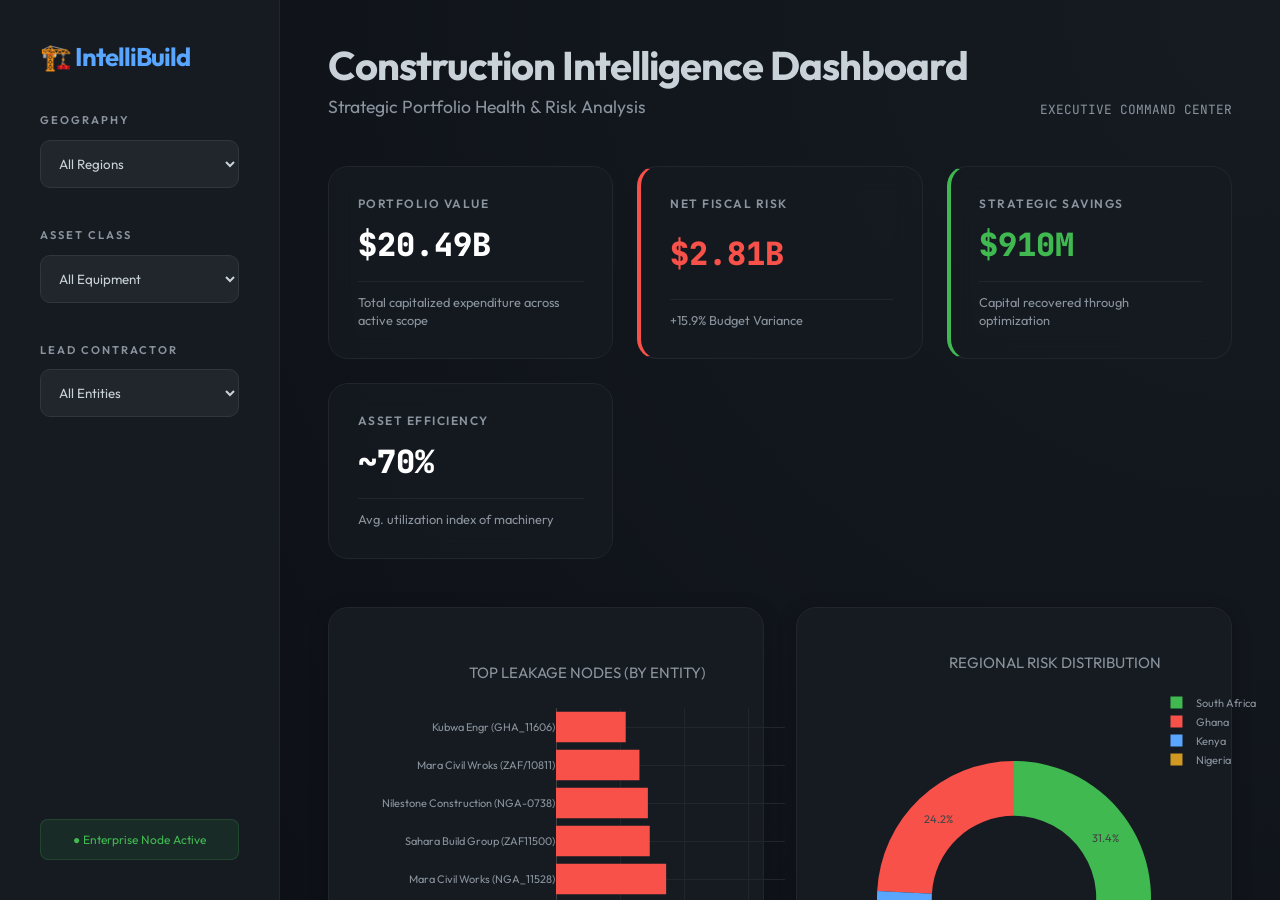
==== commit dddeaa97: "Add files via upload" ====
--- a/construction-intelligence-platform/dashboard/index.html
+++ b/construction-intelligence-platform/dashboard/index.html
@@ -178,7 +178,8 @@
                 paper_bgcolor: 'rgba(0,0,0,0)', plot_bgcolor: 'rgba(0,0,0,0)',
                 font: { color: '#8b949e', family: 'Outfit', size: 11 },
                 margin: { t: 60, b: 60, l: 120, r: 20 },
-                xaxis: { gridcolor: '#21262d' }, yaxis: { gridcolor: '#21262d' }
+                xaxis: { gridcolor: '#21262d', automargin: true }, yaxis: { gridcolor: '#21262d', automargin: true },
+                autosize: true
             };
 
             // Fix "KEN" issue by adding Contractor name to labels
@@ -187,7 +188,7 @@
                 x: sorted.map(d => d.Cost_Overrun_USD), 
                 y: sorted.map(d => `${d.Contractor_Name} (${d.Project_ID})`),
                 type: 'bar', orientation: 'h', marker: { color: '#f85149' }
-            }], { ...theme, title: 'TOP LEAKAGE NODES (BY ENTITY)' });
+            }], { ...theme, title: 'TOP LEAKAGE NODES (BY ENTITY)' }, { responsive: true });
 
             const geo = {}; data.forEach(d => geo[d.Country] = (geo[d.Country]||0) + Math.max(0, safeNum(d.Cost_Overrun_USD)));
             // ENLARGED DOUGHNUT
@@ -198,21 +199,21 @@
                 ...theme, 
                 title: 'REGIONAL RISK DISTRIBUTION',
                 margin: { t: 40, b: 40, l: 40, r: 40 } // Tightened margins to make pie bigger
-            });
+            }, { responsive: true });
 
             const classes = [...new Set(data.map(d => d.Equipment_Type))];
             const traces = classes.map(t => ({
                 y: data.filter(d => d.Equipment_Type === t).map(d => d.Efficiency_Ratio),
                 name: t, type: 'box', marker: { color: '#3fb950' }
             }));
-            Plotly.newPlot('chartEfficiencyDist', traces, { ...theme, title: 'ASSET UTILIZATION INDICES' });
+            Plotly.newPlot('chartEfficiencyDist', traces, { ...theme, title: 'ASSET UTILIZATION INDICES' }, { responsive: true });
 
             const limit = 600;
             const sampled = data.length > limit ? data.filter((_,i) => i % Math.ceil(data.length/limit) === 0) : data;
             Plotly.newPlot('chartInteractiveScatter', [{
                 x: sampled.map(d => d.Actual_Cost_USD), y: sampled.map(d => d.Efficiency_Ratio),
                 mode: 'markers', marker: { size: 8, color: sampled.map(d => d.Cost_Overrun_USD > 0 ? '#f85149' : '#3fb950'), opacity: 0.6 }
-            }], { ...theme, title: 'EXPENDITURE VS PERFORMANCE DENSITY' });
+            }], { ...theme, title: 'EXPENDITURE VS PERFORMANCE DENSITY' }, { responsive: true });
         }
 
         window.onload = init;
